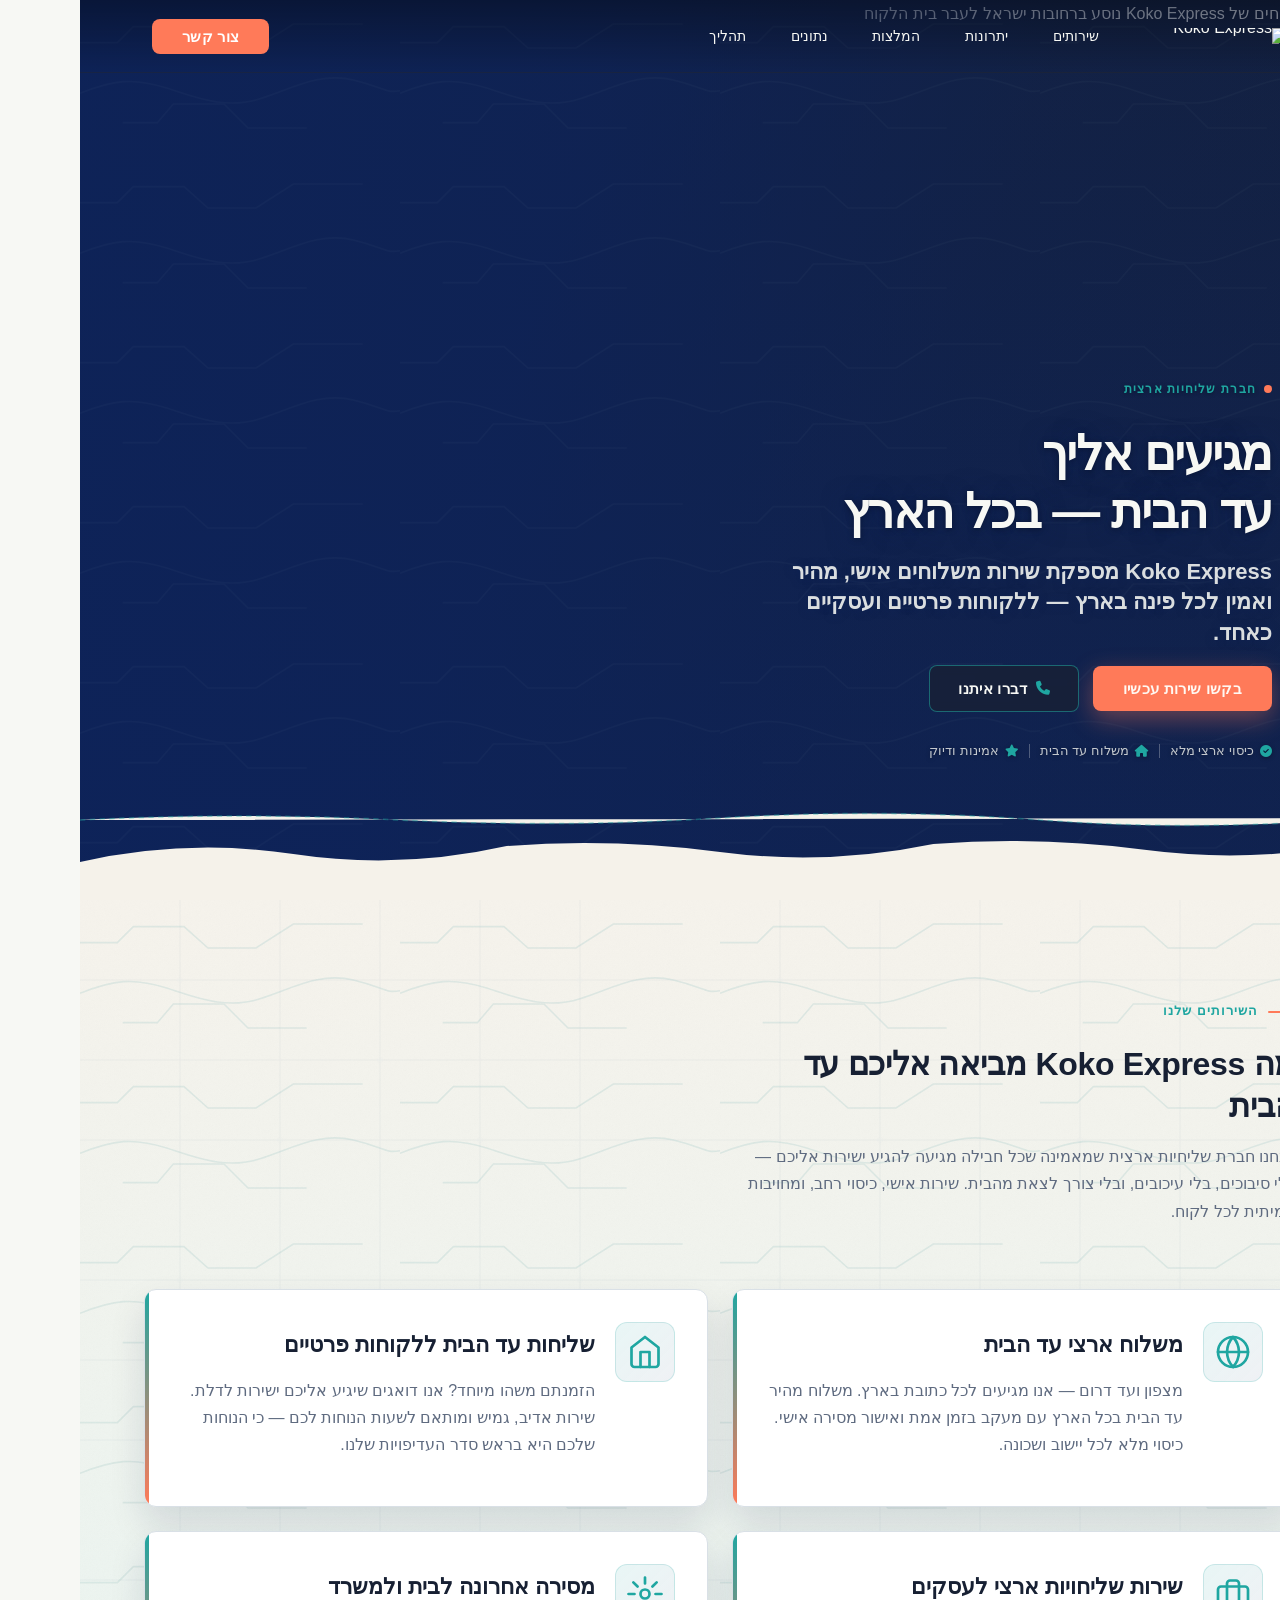
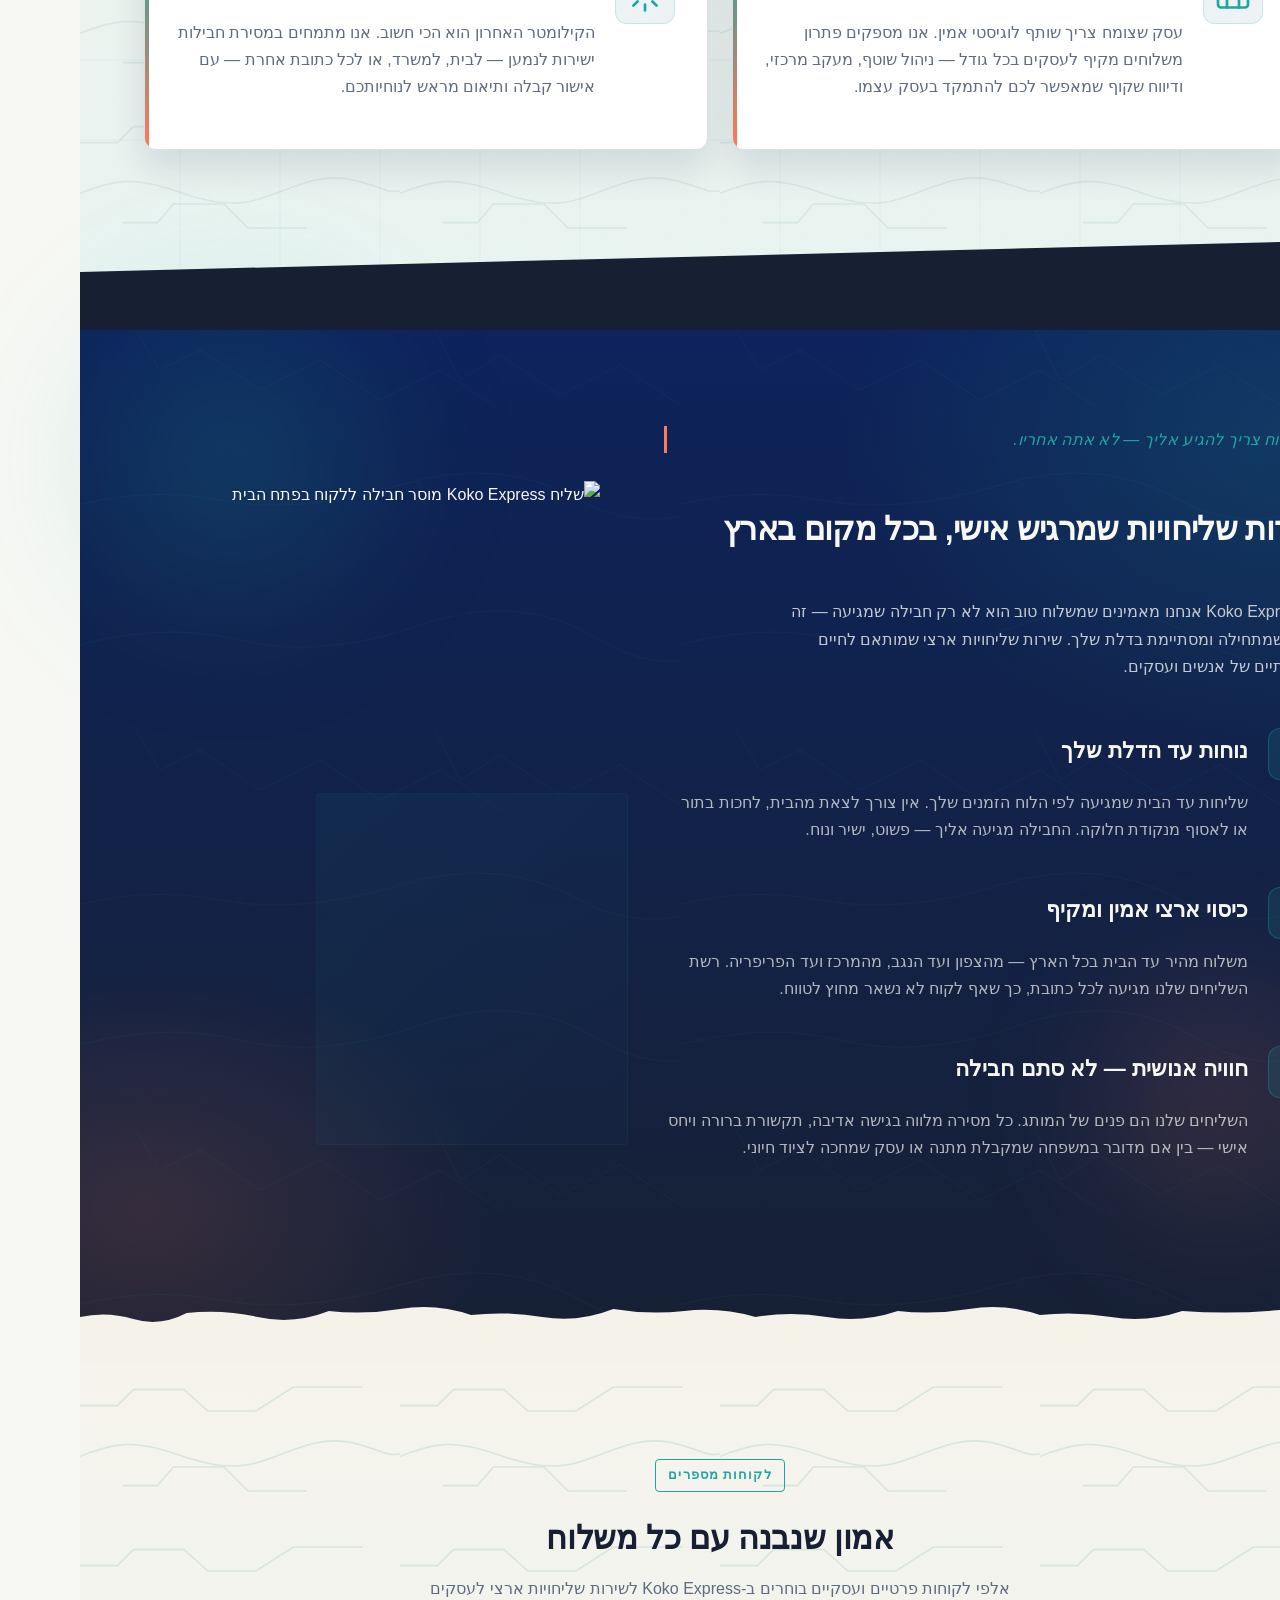
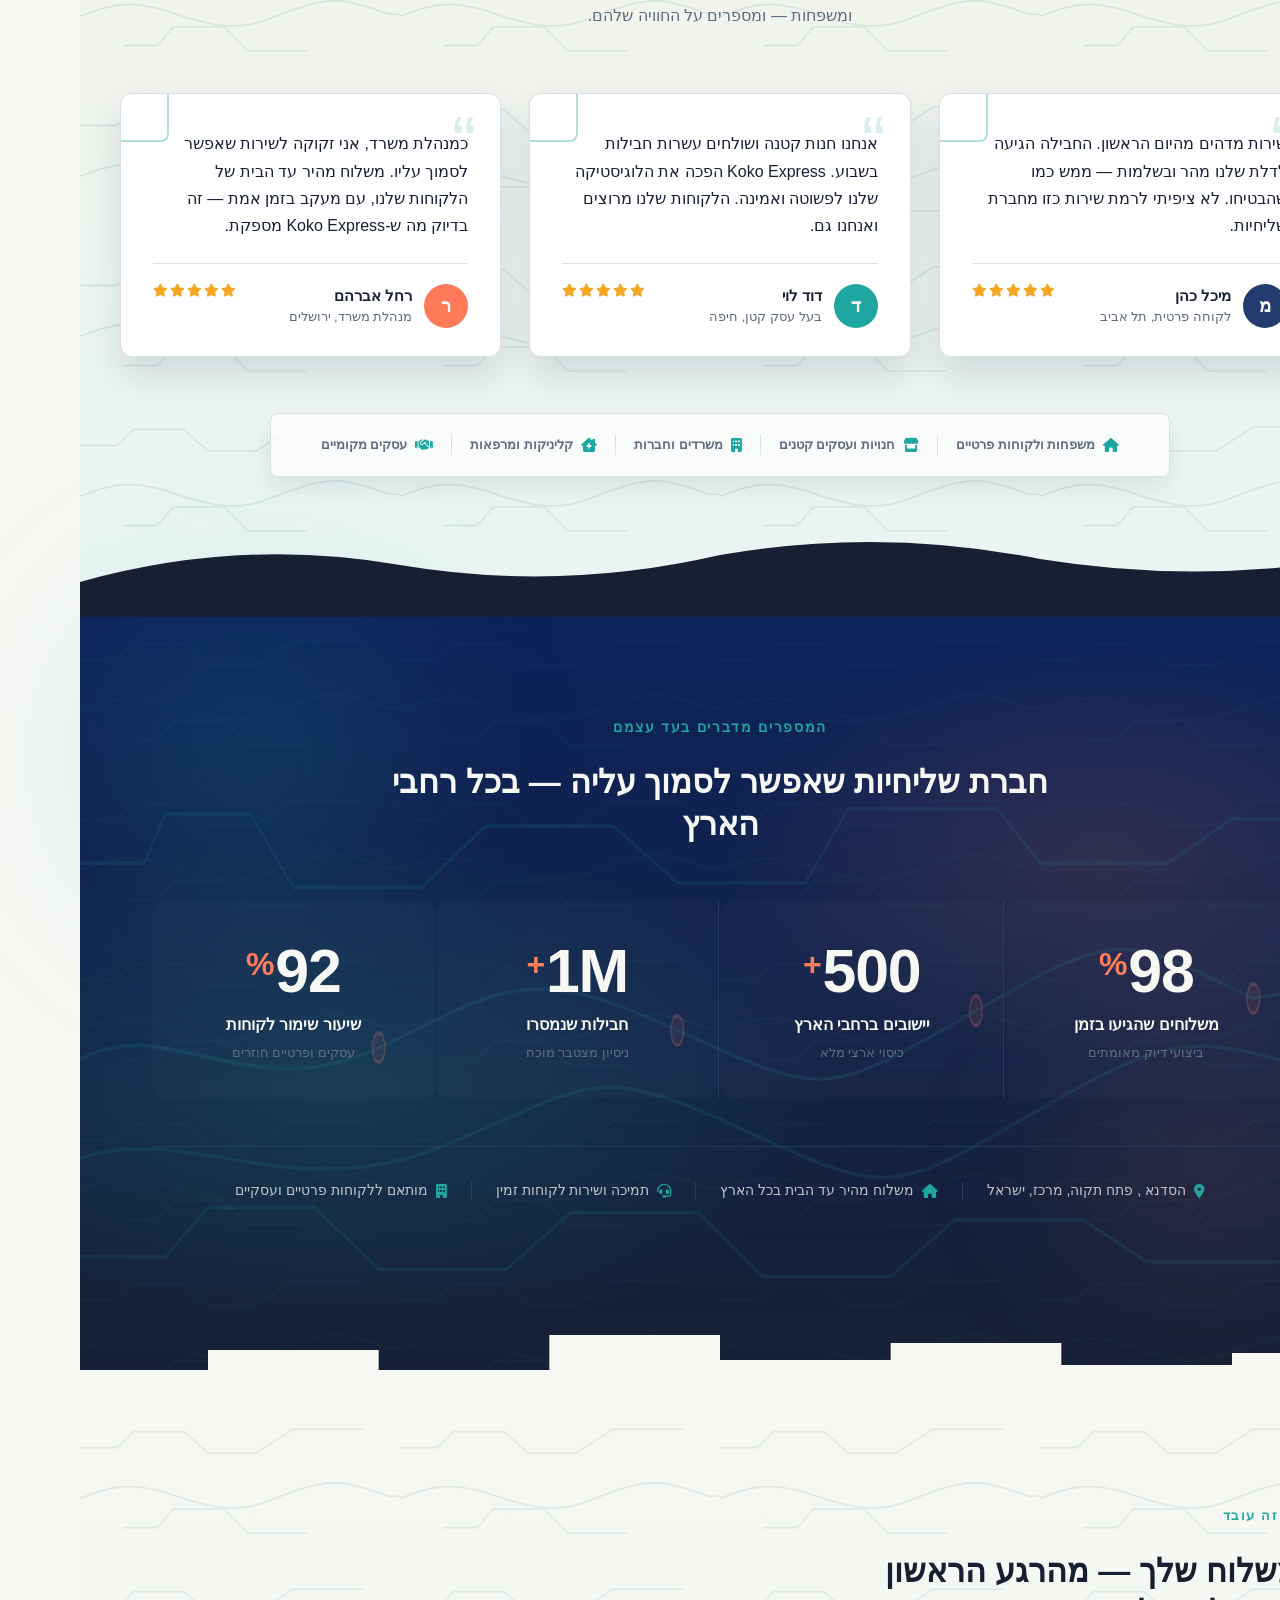
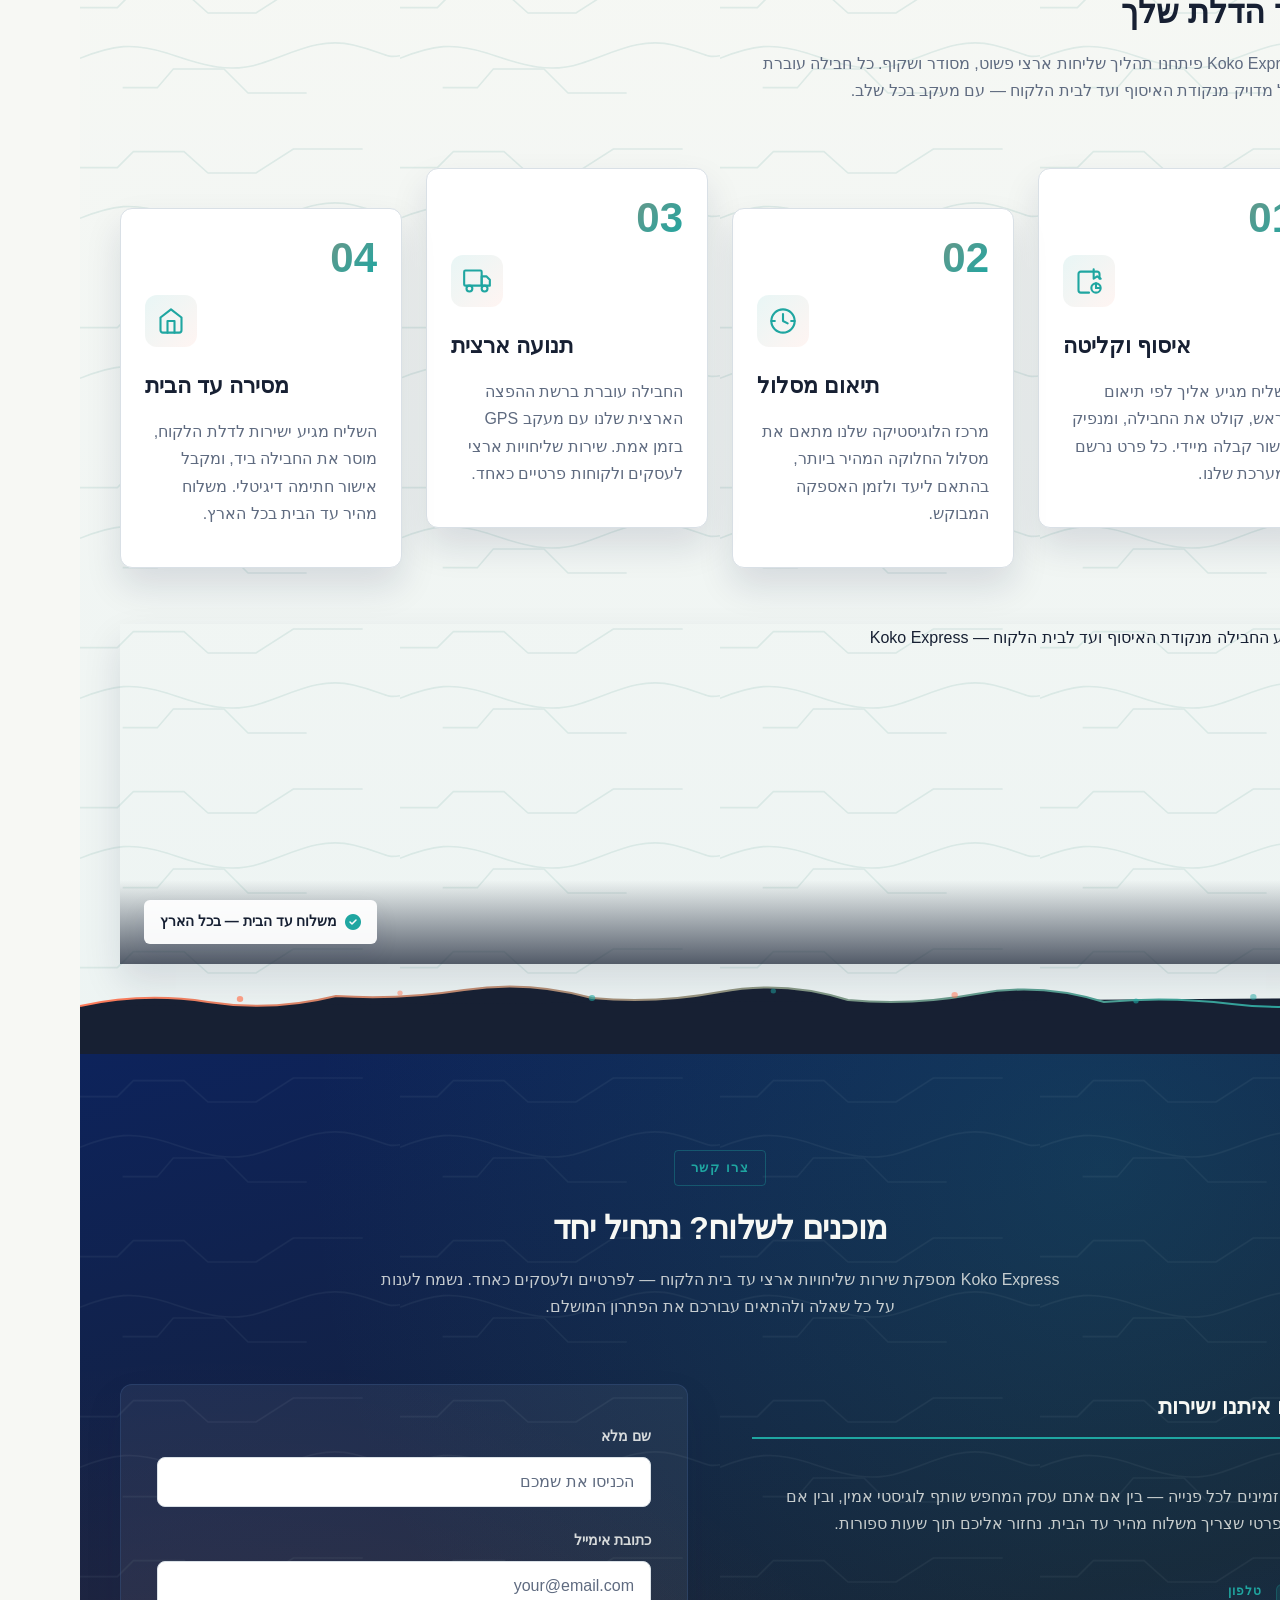
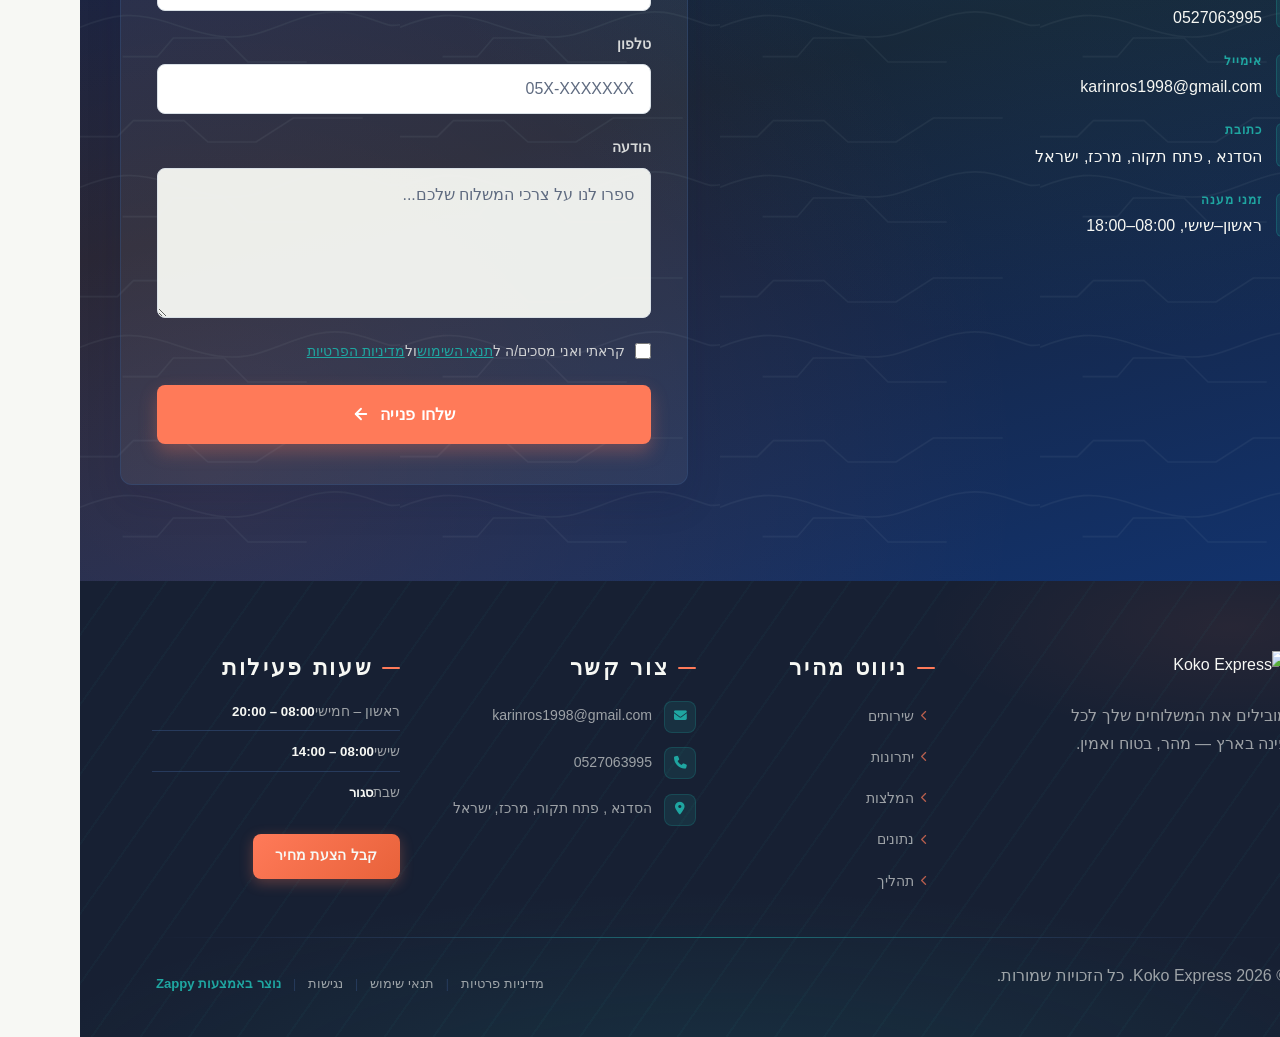
==== public/index.html @ 1769b8b8 "Background sync: Progressive GitHub Sync" ====
<!doctype html><html dir="rtl" lang="he"><head><meta charset="UTF-8"><meta content="width=device-width,initial-scale=1" name="viewport"><meta content="index, follow" name="robots"><title>חברת שליחיות — Koko Express</title><meta content="Koko Express is a nationwide courier and delivery company that specializes in door-to-door delivery services across the country. The brand focuses on convenienc" name="description"><meta content="חברת שליחיות, שליחות עד הבית, שירות שליחויות ארצי לעסקים, משלוח מהיר עד הבית בכל הארץ" name="keywords"><link href="/assets/favicon.ico" rel="icon" type="image/x-icon"><link href="/assets/favicon-16x16.png" rel="icon" type="image/png" sizes="16x16"><link href="/assets/favicon-32x32.png" rel="icon" type="image/png" sizes="32x32"><link href="/assets/favicon-48x48.png" rel="icon" type="image/png" sizes="48x48"><link href="/assets/favicon-192x192.png" rel="icon" type="image/png" sizes="192x192"><link href="/assets/favicon-512x512.png" rel="icon" type="image/png" sizes="512x512"><link href="/assets/apple-touch-icon.png" rel="apple-touch-icon"><script>!function(){"use strict";var t="f1bfb1c4-74ef-4f84-8cb6-62afdc44b9e4",e="https://api.zappy5.com/api/analytics/track",a=18e5,n=2592e6,o=!0,i=!0,r=!0;var s=function(){var e="zappy_visitor_"+t,a=null;try{if(a=localStorage.getItem(e)){var o=JSON.parse(a),i=Date.now();if(i-o.created<n)return o.lastSeen=i,localStorage.setItem(e,JSON.stringify(o)),o.id}}catch(t){console.warn("Zappy Analytics: LocalStorage not available")}var r="zv_"+Date.now()+"_"+Math.random().toString(36).substr(2,9);try{localStorage.setItem(e,JSON.stringify({id:r,created:Date.now(),lastSeen:Date.now()}))}catch(t){}return r}(),c=function(){var e="zappy_session_"+t,n=null;try{if(n=sessionStorage.getItem(e)){var o=JSON.parse(n),i=Date.now();if(i-o.timestamp<a)return o.timestamp=i,sessionStorage.setItem(e,JSON.stringify(o)),o.id}}catch(t){console.warn("Zappy Analytics: SessionStorage not available")}var r="zs_"+Date.now()+"_"+Math.random().toString(36).substr(2,9);try{sessionStorage.setItem(e,JSON.stringify({id:r,timestamp:Date.now()}))}catch(t){}return r}();function l(a,n){n=n||{};var o={website_id:t,event_type:a,page_path:window.location.pathname,referrer:document.referrer||"direct",visitor_id:s,session_id:c,metadata:n};if(navigator.sendBeacon){var i=new Blob([JSON.stringify(o)],{type:"application/json"});navigator.sendBeacon(e,i)}else fetch(e,{method:"POST",headers:{"Content-Type":"application/json"},body:JSON.stringify(o),keepalive:!0}).catch(function(t){console.warn("Zappy Analytics: Failed to track event",t)})}o&&l("pageview",{title:document.title,url:window.location.href}),i&&document.addEventListener("click",function(t){var e=t.target;if("BUTTON"===e.tagName||e.closest("button")){var a="BUTTON"===e.tagName?e:e.closest("button");l("click",{element:"button",text:a.textContent.trim().substring(0,100),id:a.id||null,class:a.className||null})}else if("A"===e.tagName||e.closest("a")){var n="A"===e.tagName?e:e.closest("a");l("navigation",{element:"link",text:n.textContent.trim().substring(0,100),href:n.href,external:n.hostname!==window.location.hostname})}},!0),r&&document.addEventListener("submit",function(t){var e=t.target;l("form_submit",{form_id:e.id||null,form_name:e.name||null,form_action:e.action||null,form_method:e.method||"GET"})},!0);var d=Date.now();window.addEventListener("beforeunload",function(){l("page_unload",{time_on_page:Math.floor((Date.now()-d)/1e3),page_path:window.location.pathname})}),window.zappyAnalytics={track:l,getVisitorId:function(){return s},getSessionId:function(){return c}}}()</script><meta content="חברת שליחיות — Koko Express" property="og:title"><meta content="Koko Express is a nationwide courier and delivery company that specializes in door-to-door delivery services across the country. The brand focuses on convenienc" property="og:description"><meta content="summary_large_image" name="twitter:card"><meta content="חברת שליחיות — Koko Express" name="twitter:title"><meta content="Koko Express is a nationwide courier and delivery company that specializes in door-to-door delivery services across the country. The brand focuses on convenienc" name="twitter:description"><meta content="website" property="og:type"><meta content="he_IL" property="og:locale"><link href="https://cdnjs.cloudflare.com/ajax/libs/font-awesome/6.4.0/css/all.min.css" rel="stylesheet"><link href="/assets/favicon.ico" rel="icon" type="image/x-icon"><link href="/assets/favicon-16x16.png" rel="icon" type="image/png" sizes="16x16"><link href="/assets/favicon-32x32.png" rel="icon" type="image/png" sizes="32x32"><link href="/assets/favicon-48x48.png" rel="icon" type="image/png" sizes="48x48"><link href="/assets/favicon-192x192.png" rel="icon" type="image/png" sizes="192x192"><link href="/assets/favicon-512x512.png" rel="icon" type="image/png" sizes="512x512"><link href="/assets/apple-touch-icon.png" rel="apple-touch-icon"><link href="https://cdn.jsdelivr.net/npm/vanilla-cookieconsent@3/dist/cookieconsent.css" rel="stylesheet"><script src="https://cdn.jsdelivr.net/npm/vanilla-cookieconsent@3/dist/cookieconsent.umd.js"></script><script src="https://cdn.jsdelivr.net/gh/mickidum/acc_toolbar/acctoolbar/acctoolbar.min.js"></script><link href="/styles.css" rel="stylesheet"><style id="zappy-dropdown-submenu-styles">#navMenu li:has(.sub-menu),.nav-menu li:has(.sub-menu),.navbar li:has(.sub-menu),nav li:has(.sub-menu){position:relative}#navMenu .sub-menu,.nav-menu .sub-menu,.navbar .sub-menu,nav .sub-menu{display:block!important;position:absolute!important;top:100%;left:0;min-width:220px;background:#fff;border-radius:8px;box-shadow:0 8px 25px rgba(0,0,0,.15);padding:8px 0;opacity:0;visibility:hidden;transform:translateY(10px);transition:all .3s ease;z-index:1000;list-style:none;pointer-events:none}#navMenu li:hover>.sub-menu,.nav-menu li:hover>.sub-menu,.navbar li:hover>.sub-menu,nav li:hover>.sub-menu{opacity:1!important;visibility:visible!important;transform:translateY(0)!important;pointer-events:auto!important}.sub-menu li{list-style:none;margin:0;padding:0}.sub-menu a{display:block!important;padding:10px 16px!important;color:var(--text-dark,#333)!important;font-weight:500;text-decoration:none;white-space:nowrap;transition:background-color .2s}.sub-menu .zappy-nav-child>a{padding-left:28px!important;font-size:.9em!important;opacity:.85!important}[dir=rtl] .sub-menu .zappy-nav-child>a,html[lang=ar] .sub-menu .zappy-nav-child>a,html[lang=he] .sub-menu .zappy-nav-child>a{padding-left:10px!important;padding-right:28px!important}.sub-menu .zappy-nav-parent>a{font-weight:600!important}.sub-menu a:hover{background-color:#f5f5f5}[dir=rtl] .nav-menu .sub-menu,[dir=rtl] .navbar .sub-menu,[dir=rtl] nav .sub-menu,html[lang=ar] .nav-menu .sub-menu,html[lang=ar] .navbar .sub-menu,html[lang=ar] nav .sub-menu,html[lang=he] .nav-menu .sub-menu,html[lang=he] .navbar .sub-menu,html[lang=he] nav .sub-menu{left:auto!important;right:0!important}.sub-menu:empty,.sub-menu:not(:has(li)):not(:has(> a)),.sub-menu:not(:has(li:not(.zappy-hidden-menu-item))):not(:has(> a)){display:none!important;opacity:0!important;visibility:hidden!important;pointer-events:none!important}li:has(.menu-group-title):hover>.sub-menu{opacity:1!important;visibility:visible!important;transform:translateY(0)!important;pointer-events:auto!important}#navMenu>li>.menu-group-title,.nav-menu>li>.menu-group-title{display:inline-block;padding:.5rem 1rem;cursor:default;user-select:none}@media (max-width:768px){#navMenu .sub-menu,.nav-menu .sub-menu,.navbar .sub-menu,nav .sub-menu{position:static!important;transform:none!important;box-shadow:none!important;background:0 0!important;max-height:0;overflow:hidden;opacity:0;visibility:hidden;transition:max-height .3s ease,opacity .3s ease;padding:0!important;border-radius:0!important}#navMenu .sub-menu.mobile-expanded,.nav-menu .sub-menu.mobile-expanded,.navbar .sub-menu.mobile-expanded{max-height:none!important;overflow-y:visible!important;opacity:1!important;visibility:visible!important;padding:8px 0 8px 16px!important}[dir=rtl] .sub-menu.mobile-expanded,html[lang=he] .sub-menu.mobile-expanded{padding:8px 16px 8px 0!important}#navMenu li:hover>.sub-menu,.nav-menu li:hover>.sub-menu,.navbar li:hover>.sub-menu,nav li:hover>.sub-menu{opacity:0;visibility:hidden;pointer-events:none}#navMenu li>.sub-menu.mobile-expanded,.nav-menu li>.sub-menu.mobile-expanded,.navbar li>.sub-menu.mobile-expanded,nav li>.sub-menu.mobile-expanded{opacity:1!important;visibility:visible!important;pointer-events:auto!important}#navMenu li:has(.sub-menu),.nav-menu li:has(.sub-menu),.navbar li:has(.sub-menu),nav li:has(.sub-menu){display:flex!important;flex-wrap:wrap!important;align-items:center!important;position:relative!important;min-height:44px!important}#navMenu li:has(.sub-menu)>a,.nav-menu li:has(.sub-menu)>a,.navbar li:has(.sub-menu)>a,nav li:has(.sub-menu)>a{flex:1!important;min-width:0!important}#navMenu li:has(.sub-menu)>.menu-group-title,.nav-menu li:has(.sub-menu)>.menu-group-title,.navbar li:has(.sub-menu)>.menu-group-title,nav li:has(.sub-menu)>.menu-group-title{flex:1!important;min-width:0!important;padding:0!important;line-height:inherit!important}#navMenu li:has(.sub-menu)>.sub-menu,.nav-menu li:has(.sub-menu)>.sub-menu,.navbar li:has(.sub-menu)>.sub-menu,nav li:has(.sub-menu)>.sub-menu{flex-basis:100%!important;width:100%!important}#navMenu li:has(.sub-menu)>a [class*=arrow],#navMenu li:has(.sub-menu)>a [class*=chevron],.nav-menu li:has(.sub-menu)>a .fa-angle-down,.nav-menu li:has(.sub-menu)>a .fa-chevron-down,.nav-menu li:has(.sub-menu)>a [class*=arrow],.nav-menu li:has(.sub-menu)>a [class*=chevron],nav li:has(.sub-menu)>a [class*=arrow],nav li:has(.sub-menu)>a [class*=chevron]{display:none!important;visibility:hidden!important}.mobile-submenu-toggle{display:flex!important;align-items:center!important;justify-content:center!important;width:44px!important;height:auto!important;background:0 0!important;border:none!important;cursor:pointer!important;color:var(--text-dark)!important;position:static!important;flex-shrink:0!important;align-self:stretch!important;z-index:2!important;padding:0!important;margin:0!important}.mobile-submenu-toggle::after{content:''!important;width:0!important;height:0!important;border-left:6px solid transparent!important;border-right:6px solid transparent!important;border-top:7px solid currentColor!important;transition:transform .3s ease!important}.mobile-submenu-toggle.expanded::after{transform:rotate(180deg)!important}.sub-menu a{padding:10px 0!important;display:block!important;color:var(--text-dark)!important;white-space:normal!important}.sub-menu .zappy-nav-child>a{padding-left:28px!important;font-size:.9em!important;opacity:.85!important}[dir=rtl] .sub-menu .zappy-nav-child>a,html[lang=ar] .sub-menu .zappy-nav-child>a,html[lang=he] .sub-menu .zappy-nav-child>a{padding-left:0!important;padding-right:28px!important}.sub-menu .zappy-nav-parent>a{font-weight:600!important}#navMenu.active,.nav-menu.active{max-width:100vw!important;overflow-x:hidden!important;box-sizing:border-box!important}.navbar .sub-menu li a,.zappy-products-dropdown .sub-menu a,nav.navbar .sub-menu li a{color:var(--text-dark)!important}}@media (min-width:769px){.mobile-submenu-toggle{display:none!important}}</style><style id="mobile-lang-menu-deployed-css">@media (max-width:768px){.lang-switcher,.nav-container .lang-switcher,.nav-cta-container .lang-switcher,.nav-ecommerce-icons .lang-switcher,.nav-icons-left .lang-switcher,.navbar .lang-switcher,.navbar .nav-cta-container .lang-switcher{display:none!important}.mobile-lang-menu{width:100%;border-top:1px solid rgba(128,128,128,.2);padding:8px 0 0 0;margin-top:8px}.mobile-lang-toggle{display:flex!important;align-items:center;justify-content:space-between;width:100%;padding:12px 16px;background:0 0;border:none;cursor:pointer;font-size:15px;color:inherit;font-family:inherit}.mobile-lang-toggle::after{content:'';display:inline-block;width:8px;height:8px;border-right:2px solid currentColor;border-bottom:2px solid currentColor;transform:rotate(45deg);transition:transform .3s ease;margin-left:8px}.mobile-lang-toggle.expanded::after{transform:rotate(-135deg)}.mobile-lang-options{max-height:0;overflow:hidden;transition:max-height .3s ease}.mobile-lang-options.expanded{max-height:300px}.mobile-lang-option{display:flex!important;align-items:center;gap:10px;padding:10px 24px;text-decoration:none;color:inherit;font-size:14px;font-family:inherit}.mobile-lang-option:hover{background:rgba(128,128,128,.1)}.mobile-lang-option.active{font-weight:600;opacity:.7;pointer-events:none}.mobile-lang-option img{width:20px;height:20px;border-radius:50%}}@media (min-width:769px){.mobile-lang-menu{display:none!important}}</style><style id="zappy-widget-visibility">#mic-access-tool-box,#mic-access-tool-general-button,#mic-init-access-tool #mic-access-tool-box,#mic-init-access-tool #mic-access-tool-general-button,#mic-init-access-tool .mic-access-tool-general-button,._access-icon,._access-menu,.mic-access-tool-box,.mic-access-tool-general-button,div[id*=mic-access-tool-box]{display:none!important;visibility:hidden!important;opacity:0!important;pointer-events:none!important}</style></head><body><nav class="navbar" dir="rtl"><button class="mobile-toggle" aria-label="Menu" id="mobileToggle"><svg viewBox="0 0 24 24" fill="none" height="24" width="24" class="hamburger-icon"><path d="M3 12h18M3 6h18M3 18h18" stroke="currentColor" stroke-width="2" stroke-linecap="round"></path></svg><svg viewBox="0 0 24 24" fill="none" height="24" width="24" class="close-icon" style="display:none"><path d="M18 6L6 18M6 6l12 12" stroke="currentColor" stroke-width="2" stroke-linecap="round"></path></svg></button><button class="phone-header-btn" aria-label="Call" data-phone="0527063995"><svg viewBox="0 0 24 24" fill="currentColor" height="20" width="20"><path d="M22 16.92v3a2 2 0 0 1-2.18 2 19.79 19.79 0 0 1-8.63-3.07 19.5 19.5 0 0 1-6-6 19.79 19.79 0 0 1-3.07-8.67A2 2 0 0 1 4.11 2h3a2 2 0 0 1 2 1.72 12.84 12.84 0 0 0 .7 2.81 2 2 0 0 1-.45 2.11L8.09 9.91a16 16 0 0 0 6 6l1.27-1.27a2 2 0 0 1 2.11-.45 12.84 12.84 0 0 0 2.81.7A2 2 0 0 1 22 16.92z"></path></svg></button><div class="nav-container"><div class="nav-right-group"><div class="nav-brand"><a href="/" class="logo-link"><img alt="Koko Express" src="/assets/business-logo.webp" class="logo"></a></div><ul class="nav-menu" id="navMenu"><li><a href="#services">שירותים</a></li><li><a href="#benefits">יתרונות</a></li><li><a href="#testimonials">המלצות</a></li><li><a href="#stats">נתונים</a></li><li><a href="#process">תהליך</a></li></ul></div><div class="nav-cta-container"><a href="#contact" class="nav-cta-btn">צור קשר</a></div></div></nav><script>window.addEventListener("load",function(){const e=document.querySelector(".navbar, nav, header");if(!e)return void console.log("[Navbar] Navbar element not found");let t=document.getElementById("mobileToggle")||document.querySelector(".mobile-toggle")||document.querySelector(".hamburger")||document.querySelector(".hamburger-menu")||document.querySelector(".menu-toggle")||document.querySelector(".burger-menu")||document.querySelector('[aria-label="Menu"]')||document.querySelector('[aria-label="תפריט"]');const o=document.querySelector(".phone-header-btn"),n=window.getComputedStyle(e);let r=n.backgroundColor;if(console.log("[Navbar] Initial navbar background:",r),"transparent"===r||"rgba(0, 0, 0, 0)"===r||r.startsWith("rgba")&&r.includes(", 0)")){const e=n.backgroundImage;if(e&&"none"!==e)console.log("[Navbar] Navbar has background image/gradient, using dark text"),r="rgb(240, 240, 240)";else{const e=window.getComputedStyle(document.body).backgroundColor;console.log("[Navbar] Navbar transparent, using body background:",e),r=e}}const i=r.match(/\d+/g);if(i&&i.length>=3){const e=(.299*parseInt(i[0])+.587*parseInt(i[1])+.114*parseInt(i[2]))/255;console.log("[Navbar] Mobile button colors preserved from Claude CSS (luminance:",e.toFixed(2)+")");const n=document.createElement("style");n.id="zappy-mobile-nav-fix";document.documentElement.lang;document.documentElement.dir,n.textContent='\n        /* Hide mobile buttons on desktop, show only on mobile */\n        @media (min-width: 769px) {\n          .mobile-toggle,\n          .phone-header-btn {\n            display: none !important;\n          }\n        }\n        \n        /* Show and position mobile buttons correctly on mobile */\n        @media (max-width: 768px) {\n          .mobile-toggle,\n          .phone-header-btn {\n            position: absolute !important;\n            top: 50% !important;\n            transform: translateY(-50%) !important;\n            z-index: 1001 !important;\n            display: flex !important;\n            align-items: center !important;\n            justify-content: center !important;\n            width: 36px !important;\n            height: 36px !important;\n            border-radius: 50% !important;\n            border: none !important;\n            cursor: pointer !important;\n            padding: 6px !important;\n            background: none !important;\n            color: var(--nav-text, var(--text-dark)) !important;\n          }\n          \n          /* LTR positioning (default): hamburger LEFT, phone RIGHT */\n          html:not([dir="rtl"]):not([lang="he"]):not([lang="ar"]) .mobile-toggle,\n          html[dir="ltr"] .mobile-toggle {\n            left: 12px !important;\n            right: auto !important;\n          }\n          html:not([dir="rtl"]):not([lang="he"]):not([lang="ar"]) .phone-header-btn,\n          html[dir="ltr"] .phone-header-btn {\n            right: 12px !important;\n            left: auto !important;\n          }\n          \n          /* RTL positioning: hamburger RIGHT, phone LEFT */\n          html[dir="rtl"] .mobile-toggle,\n          html[lang="he"] .mobile-toggle,\n          html[lang="ar"] .mobile-toggle {\n            right: 12px !important;\n            left: auto !important;\n          }\n          html[dir="rtl"] .phone-header-btn,\n          html[lang="he"] .phone-header-btn,\n          html[lang="ar"] .phone-header-btn {\n            left: 12px !important;\n            right: auto !important;\n          }\n          \n          /* CRITICAL: Ensure nav-container has min-height on mobile */\n          /* All children are positioned absolutely/fixed on mobile, so height:auto collapses to 0 */\n          .nav-container {\n            min-height: 70px !important;\n            position: relative !important;\n          }\n          \n          /* Ensure SVG icons are properly sized and inherit color */\n          .mobile-toggle svg,\n          .phone-header-btn svg {\n            width: 24px !important;\n            height: 24px !important;\n            /* Don\'t force display - let JavaScript control hamburger/close toggle */\n          }\n          \n          /* Reset nav-cta-container on mobile - remove desktop box-shadow/padding */\n          /* that creates a visible ghost box when CTA button is hidden */\n          .nav-cta-container {\n            box-shadow: none !important;\n            padding: 0 !important;\n          }\n          \n          /* Hide nav-cta-container entirely on mobile when there\'s no lang-switcher */\n          /* (only the CTA button is inside, and it\'s hidden on mobile) */\n          .nav-cta-container:not(:has(.lang-switcher)) {\n            display: none !important;\n          }\n          \n          /* CRITICAL: Prevent hero image fade gradient from bleeding over headline text */\n          /* The .image-fade-gradient has bottom: -30px (extends below parent) */\n          /* On mobile stacked layout, this overlaps the h1 text below the image */\n          .hero-image-column {\n            overflow: hidden !important;\n          }\n          .image-fade-gradient {\n            bottom: 0 !important;\n          }\n          \n          /* Hide desktop language switcher on mobile - hamburger menu handles it */\n          /* High specificity to override stored CSS */\n          .lang-switcher,\n          .nav-cta-container .lang-switcher,\n          .nav-container .lang-switcher,\n          .navbar .lang-switcher,\n          .navbar .nav-cta-container .lang-switcher {\n            display: none !important;\n          }\n        }\n      ';const r=document.getElementById("zappy-mobile-nav-fix");r&&r.remove(),document.head.appendChild(n),console.log("[Navbar] Critical CSS injected for mobile nav positioning");const l=window.innerWidth<=768;if(t){const e=t.querySelector(".hamburger-icon"),o=t.querySelector(".close-icon");e&&(e.style.setProperty("width","24px","important"),e.style.setProperty("height","24px","important"),e.style.setProperty("display","block","important")),o&&(o.style.setProperty("width","24px","important"),o.style.setProperty("height","24px","important"),o.style.setProperty("display","none","important")),l?(t.style.setProperty("position","absolute","important"),t.style.setProperty("top","50%","important"),t.style.setProperty("transform","translateY(-50%)","important"),t.style.setProperty("z-index","1001","important"),t.style.removeProperty("left"),t.style.removeProperty("right"),console.log("[Navbar] Mobile toggle positioning applied (mobile viewport)")):(t.style.removeProperty("position"),t.style.removeProperty("top"),t.style.removeProperty("transform"),t.style.removeProperty("z-index"),t.style.removeProperty("left"),t.style.removeProperty("right"),console.log("[Navbar] Desktop viewport - cleared mobile toggle inline positioning"))}if(o){const e=o.querySelector("svg");e&&(e.style.width="24px",e.style.height="24px",e.setAttribute("width","24"),e.setAttribute("height","24")),l?(o.style.setProperty("position","absolute","important"),o.style.setProperty("top","50%","important"),o.style.setProperty("transform","translateY(-50%)","important"),o.style.setProperty("z-index","1001","important"),o.style.removeProperty("left"),o.style.removeProperty("right"),console.log("[Navbar] Phone button positioning applied (mobile viewport)")):(o.style.removeProperty("position"),o.style.removeProperty("top"),o.style.removeProperty("transform"),o.style.removeProperty("z-index"),o.style.removeProperty("left"),o.style.removeProperty("right"),console.log("[Navbar] Desktop viewport - cleared phone button inline positioning"))}}else console.log("[Navbar] Could not parse background color:",r);t=document.getElementById("mobileToggle")||document.querySelector(".mobile-toggle")||document.querySelector(".hamburger")||document.querySelector(".hamburger-menu")||document.querySelector(".menu-toggle")||document.querySelector(".burger-menu")||document.querySelector('[aria-label="Menu"]')||document.querySelector('[aria-label="תפריט"]');const l=document.getElementById("navMenu")||document.querySelector(".nav-menu")||document.querySelector(".nav-links")||document.querySelector("nav ul:not(.submenu)");if(!t||!l)return void console.log("[Navbar] Mobile toggle or menu not found:",{toggle:!!t,menu:!!l});l.id||(l.id="navMenu"),console.log("[Navbar] Initializing mobile menu...");const a=t.cloneNode(!0);t.parentNode.replaceChild(a,t),a.addEventListener("click",function(e){e.preventDefault(),e.stopPropagation();const t=this.querySelector(".hamburger-icon"),o=this.querySelector(".close-icon");l.classList.contains("active")?(l.classList.remove("active"),t&&t.style.setProperty("display","block","important"),o&&o.style.setProperty("display","none","important"),document.body.style.overflow="",console.log("[Navbar] Menu closed")):(l.classList.add("active"),t&&t.style.setProperty("display","none","important"),o&&o.style.setProperty("display","block","important"),document.body.style.overflow="hidden",console.log("[Navbar] Menu opened"))}),l.querySelectorAll("a").forEach(function(e){e.addEventListener("click",function(){if("#"===this.getAttribute("href"))return;const e=a.querySelector(".hamburger-icon"),t=a.querySelector(".close-icon");l.classList.remove("active"),e&&e.style.setProperty("display","block","important"),t&&t.style.setProperty("display","none","important"),document.body.style.overflow="",console.log("[Navbar] Menu closed (link clicked)")})});var s=l.querySelectorAll(".dropdown-toggle");s.forEach(function(e){e.addEventListener("click",function(e){e.preventDefault(),e.stopPropagation();var t=this.closest(".nav-dropdown");t&&(t.parentNode.querySelectorAll(".nav-dropdown.open").forEach(function(e){e!==t&&e.classList.remove("open")}),t.classList.toggle("open"),console.log("[Navbar] Dropdown toggled:",t.classList.contains("open")?"open":"closed"))})}),document.addEventListener("click",function(e){e.target.closest(".nav-dropdown")||document.querySelectorAll(".nav-dropdown.open").forEach(function(e){e.classList.remove("open")})}),console.log("[Navbar] Dropdown handlers initialized for "+s.length+" dropdowns"),o&&o.addEventListener("click",function(){const e=document.querySelectorAll('a[href^="tel:"]'),t=e.length>0?e[0].getAttribute("href").replace("tel:",""):"0527063995";window.location.href="tel:"+t,console.log("[Navbar] Phone button clicked")}),console.log("[Navbar] Mobile menu initialized successfully");const p=function(){const e=document.querySelector(".whatsapp-float");e&&(window.innerWidth>=769?(e.style.setProperty("display","none","important"),e.style.setProperty("visibility","hidden","important"),e.style.setProperty("opacity","0","important"),e.style.setProperty("pointer-events","none","important"),console.log("[WhatsApp] Button hidden on desktop")):(e.style.removeProperty("display"),e.style.removeProperty("visibility"),e.style.removeProperty("opacity"),e.style.removeProperty("pointer-events"),console.log("[WhatsApp] Button visible on mobile")))};let c;p(),window.addEventListener("resize",function(){clearTimeout(c),c=setTimeout(p,100)})})</script><main><section class="index-hero-section" data-layout-spec="בית-hero" dir="rtl" id="hero" data-hero-type="fullscreen-scrim"><div class="index-hero-bg"><img alt="רכב משלוחים של Koko Express נוסע ברחובות ישראל לעבר בית הלקוח" src="/assets/site-index-hero-image-1.webp" data-context="Cinematic wide-angle photograph of a branded Koko Express delivery van driving through a dynamic scene that blends urban city streets, neighborhood roads, and residential homes in Israel. The vehicle is modern and prominently branded in deep indigo and teal colors with a coral accent stripe. The atmosphere is golden-hour cinematic with warm sunset light casting long shadows. The background shows recognizable Israeli urban and suburban landscape transitioning from city buildings to residential neighborhoods. The overall mood is professional, trustworthy, and in motion — conveying nationwide reach and door-to-door delivery. Deep indigo-to-teal color grading with warm coral accents in the light." data-placeholder="index-hero-image-1" height="860" width="1440" data-hero-bg="true"></div><div class="index-hero-scrim" aria-hidden="true"></div><div class="index-hero-texture" aria-hidden="true"></div><div class="index-hero-content-wrapper"><div class="index-hero-content"><div class="index-hero-eyebrow"><span class="index-hero-eyebrow-dot" aria-hidden="true"></span><span>חברת שליחיות ארצית</span></div><h1 class="index-hero-h1">מגיעים אליך<br>עד הבית — בכל הארץ</h1><h3 class="index-hero-subtitle">Koko Express מספקת שירות משלוחים אישי, מהיר ואמין לכל פינה בארץ — ללקוחות פרטיים ועסקיים כאחד.</h3><div class="index-hero-ctas"><a href="#contact" class="index-hero-btn-primary">בקשו שירות עכשיו</a><a href="tel:0527063995" class="index-hero-btn-secondary"><i class="fa-solid fa-phone" aria-hidden="true"></i><span>דברו איתנו</span></a></div><div class="index-hero-trust"><span class="index-hero-trust-item"><i class="fa-solid fa-circle-check" aria-hidden="true"></i>כיסוי ארצי מלא</span><span class="index-hero-trust-divider" aria-hidden="true"></span><span class="index-hero-trust-item"><i class="fa-solid fa-house" aria-hidden="true"></i>משלוח עד הבית</span><span class="index-hero-trust-divider" aria-hidden="true"></span><span class="index-hero-trust-item"><i class="fa-star fa-solid" aria-hidden="true"></i>אמינות ודיוק</span></div></div></div><div class="index-hero-divider-wrapper"><svg viewBox="0 0 1440 20" xmlns="http://www.w3.org/2000/svg" aria-hidden="true" data-no-icon-edit="true" preserveAspectRatio="none" class="index-hero-route-line"><path d="M0,10 Q180,2 360,10 T720,8 T1080,10 T1440,8" stroke="rgba(31,166,161,0.45)" stroke-width="1.5" fill="#F5F2EA" stroke-dasharray="6 5"></path></svg><svg viewBox="0 0 1440 90" xmlns="http://www.w3.org/2000/svg" aria-hidden="true" data-no-icon-edit="true" preserveAspectRatio="none" class="index-hero-wave"><path d="M0,90 L0,52 Q120,28 240,44 T480,36 Q600,28 720,42 T960,34 Q1080,26 1200,40 T1440,32 L1440,90 Z" fill="#F5F2EA"></path></svg></div></section><section class="index-services-section" data-layout-spec="בית-services" dir="rtl" id="services"><div class="index-services-section__texture" aria-hidden="true"></div><div class="index-services-section__route-lines" aria-hidden="true"></div><div class="index-services-section__container"><div class="index-services-section__intro"><span class="index-services-section__label">השירותים שלנו</span><h2 class="index-services-section__heading">מה Koko Express מביאה אליכם עד הבית</h2><p class="index-services-section__subtext">אנחנו חברת שליחיות ארצית שמאמינה שכל חבילה מגיעה להגיע ישירות אליכם — בלי סיבוכים, בלי עיכובים, ובלי צורך לצאת מהבית. שירות אישי, כיסוי רחב, ומחויבות אמיתית לכל לקוח.</p></div><div class="index-services-section__grid"><article class="index-services-section__card"><div class="index-services-section__card-icon"><svg viewBox="0 0 24 24" xmlns="http://www.w3.org/2000/svg" aria-hidden="true" fill="none" height="36" stroke="currentColor" stroke-linecap="round" stroke-linejoin="round" stroke-width="1.8" width="36" data-element-type="icon" data-icon-type="svg"><circle cx="12" cy="12" r="10"></circle><path d="M2 12h20"></path><path d="M12 2a15.3 15.3 0 0 1 4 10 15.3 15.3 0 0 1-4 10 15.3 15.3 0 0 1-4-10 15.3 15.3 0 0 1 4-10z"></path></svg></div><div class="index-services-section__card-body"><h3 class="index-services-section__card-title">משלוח ארצי עד הבית</h3><p class="index-services-section__card-desc">מצפון ועד דרום — אנו מגיעים לכל כתובת בארץ. משלוח מהיר עד הבית בכל הארץ עם מעקב בזמן אמת ואישור מסירה אישי. כיסוי מלא לכל יישוב ושכונה.</p></div></article><article class="index-services-section__card"><div class="index-services-section__card-icon"><svg viewBox="0 0 24 24" xmlns="http://www.w3.org/2000/svg" aria-hidden="true" fill="none" height="36" stroke="currentColor" stroke-linecap="round" stroke-linejoin="round" stroke-width="1.8" width="36" data-element-type="icon" data-icon-type="svg"><path d="M3 9l9-7 9 7v11a2 2 0 0 1-2 2H5a2 2 0 0 1-2-2z"></path><polyline points="9 22 9 12 15 12 15 22"></polyline></svg></div><div class="index-services-section__card-body"><h3 class="index-services-section__card-title">שליחות עד הבית ללקוחות פרטיים</h3><p class="index-services-section__card-desc">הזמנתם משהו מיוחד? אנו דואגים שיגיע אליכם ישירות לדלת. שירות אדיב, גמיש ומותאם לשעות הנוחות לכם — כי הנוחות שלכם היא בראש סדר העדיפויות שלנו.</p></div></article><article class="index-services-section__card"><div class="index-services-section__card-icon"><svg viewBox="0 0 24 24" xmlns="http://www.w3.org/2000/svg" aria-hidden="true" fill="none" height="36" stroke="currentColor" stroke-linecap="round" stroke-linejoin="round" stroke-width="1.8" width="36" data-element-type="icon" data-icon-type="svg"><rect height="14" rx="2" width="20" x="2" y="7" ry="2"></rect><path d="M16 21V5a2 2 0 0 0-2-2h-4a2 2 0 0 0-2 2v16"></path></svg></div><div class="index-services-section__card-body"><h3 class="index-services-section__card-title">שירות שליחויות ארצי לעסקים</h3><p class="index-services-section__card-desc">עסק שצומח צריך שותף לוגיסטי אמין. אנו מספקים פתרון משלוחים מקיף לעסקים בכל גודל — ניהול שוטף, מעקב מרכזי, ודיווח שקוף שמאפשר לכם להתמקד בעסק עצמו.</p></div></article><article class="index-services-section__card"><div class="index-services-section__card-icon"><svg viewBox="0 0 24 24" xmlns="http://www.w3.org/2000/svg" aria-hidden="true" fill="none" height="36" stroke="currentColor" stroke-linecap="round" stroke-linejoin="round" stroke-width="1.8" width="36" data-element-type="icon" data-icon-type="svg"><circle cx="12" cy="12" r="3"></circle><path d="M12 1v4M12 19v4M4.22 4.22l2.83 2.83M16.95 16.95l2.83 2.83M1 12h4M19 12h4M4.22 19.78l2.83-2.83M16.95 7.05l2.83-2.83"></path></svg></div><div class="index-services-section__card-body"><h3 class="index-services-section__card-title">מסירה אחרונה לבית ולמשרד</h3><p class="index-services-section__card-desc">הקילומטר האחרון הוא הכי חשוב. אנו מתמחים במסירת חבילות ישירות לנמען — לבית, למשרד, או לכל כתובת אחרת — עם אישור קבלה ותיאום מראש לנוחיותכם.</p></div></article></div></div><div class="index-services-section__divider-wrapper"><svg viewBox="0 0 1200 90" xmlns="http://www.w3.org/2000/svg" aria-hidden="true" data-no-icon-edit="true" preserveAspectRatio="none"><path d="M0,90 L0,32 L1200,0 L1200,90 Z" fill="#172033"></path></svg></div></section><section class="index-benefits-section" data-layout-spec="בית-benefits" dir="rtl" id="benefits"><div class="index-benefits-section__route-overlay" aria-hidden="true"></div><div class="index-benefits-section__haze index-benefits-section__haze--teal" aria-hidden="true"></div><div class="index-benefits-section__haze index-benefits-section__haze--coral" aria-hidden="true"></div><div class="index-benefits-section__container"><div class="index-benefits-section__grid"><div class="index-benefits-section__content"><p class="index-benefits-section__pull-quote">המשלוח צריך להגיע אליך — לא אתה אחריו.</p><h2 class="index-benefits-section__heading">שירות שליחויות שמרגיש אישי, בכל מקום בארץ</h2><p class="index-benefits-section__intro">ב־Koko Express אנחנו מאמינים שמשלוח טוב הוא לא רק חבילה שמגיעה — זה חוויה שמתחילה ומסתיימת בדלת שלך. שירות שליחויות ארצי שמותאם לחיים האמיתיים של אנשים ועסקים.</p><ul class="index-benefits-section__benefits-list"><li class="index-benefits-section__benefit-item"><div class="index-benefits-section__benefit-icon" aria-hidden="true"><svg viewBox="0 0 28 28" xmlns="http://www.w3.org/2000/svg" fill="none" height="28" width="28" data-element-type="icon" data-icon-type="svg"><path d="M14 3C14 3 6 8.5 6 15.5C6 19.642 9.582 23 14 23C18.418 23 22 19.642 22 15.5C22 8.5 14 3 14 3Z" stroke="currentColor" stroke-width="2" stroke-linejoin="round"></path><path d="M14 23V25M10 25H18" stroke="currentColor" stroke-width="2" stroke-linecap="round"></path><circle cx="14" cy="15" r="2.5" fill="currentColor"></circle></svg></div><div class="index-benefits-section__benefit-body"><h3 class="index-benefits-section__benefit-title">נוחות עד הדלת שלך</h3><p class="index-benefits-section__benefit-desc">שליחות עד הבית שמגיעה לפי הלוח הזמנים שלך. אין צורך לצאת מהבית, לחכות בתור או לאסוף מנקודת חלוקה. החבילה מגיעה אליך — פשוט, ישיר ונוח.</p></div></li><li class="index-benefits-section__benefit-item"><div class="index-benefits-section__benefit-icon" aria-hidden="true"><svg viewBox="0 0 28 28" xmlns="http://www.w3.org/2000/svg" fill="none" height="28" width="28" data-element-type="icon" data-icon-type="svg"><circle cx="14" cy="14" r="10" stroke="currentColor" stroke-width="2"></circle><path d="M6 10C8.5 8 11 7 14 7C17 7 19.5 8 22 10" stroke="currentColor" stroke-width="2" stroke-linecap="round"></path><path d="M6 18C8.5 20 11 21 14 21C17 21 19.5 20 22 18" stroke="currentColor" stroke-width="2" stroke-linecap="round"></path><path d="M14 4V24M4 14H24" stroke="currentColor" stroke-width="1.5" stroke-linecap="round" opacity="0.5"></path></svg></div><div class="index-benefits-section__benefit-body"><h3 class="index-benefits-section__benefit-title">כיסוי ארצי אמין ומקיף</h3><p class="index-benefits-section__benefit-desc">משלוח מהיר עד הבית בכל הארץ — מהצפון ועד הנגב, מהמרכז ועד הפריפריה. רשת השליחים שלנו מגיעה לכל כתובת, כך שאף לקוח לא נשאר מחוץ לטווח.</p></div></li><li class="index-benefits-section__benefit-item"><div class="index-benefits-section__benefit-icon" aria-hidden="true"><svg viewBox="0 0 28 28" xmlns="http://www.w3.org/2000/svg" fill="none" height="28" width="28" data-element-type="icon" data-icon-type="svg"><path d="M14 5C14 5 8 8 8 14V20L14 23L20 20V14C20 8 14 5 14 5Z" stroke="currentColor" stroke-width="2" stroke-linejoin="round"></path><path d="M11 14L13.5 16.5L17 12" stroke="currentColor" stroke-width="2" stroke-linecap="round" stroke-linejoin="round"></path></svg></div><div class="index-benefits-section__benefit-body"><h3 class="index-benefits-section__benefit-title">חוויה אנושית — לא סתם חבילה</h3><p class="index-benefits-section__benefit-desc">השליחים שלנו הם פנים של המותג. כל מסירה מלווה בגישה אדיבה, תקשורת ברורה ויחס אישי — בין אם מדובר במשפחה שמקבלת מתנה או עסק שמחכה לציוד חיוני.</p></div></li></ul></div><div class="index-benefits-section__image-col"><div class="index-benefits-section__image-wrapper"><img alt="שליח Koko Express מוסר חבילה ללקוח בפתח הבית" src="/assets/site-index-benefits-image-1.webp" class="index-benefits-section__photo" data-context="Warm and authentic photo of a friendly courier in a Koko Express uniform handing a brown cardboard parcel to a smiling customer at a residential front door. The home entrance has a warm, real-life feel — potted plants, a welcome mat, natural daylight. The courier holds the package with both hands, making eye contact with the customer. The mood is personal, trustworthy, and human — not corporate or staged." data-placeholder="index-benefits-image-1" height="750" width="600"><div class="index-benefits-section__backplate" aria-hidden="true"></div></div></div></div></div><div class="index-benefits-section__divider-wrapper"><svg viewBox="0 0 1440 90" xmlns="http://www.w3.org/2000/svg" aria-hidden="true" data-no-icon-edit="true" preserveAspectRatio="none"><path d="M0,90 L0,44 Q30,38 60,46 T120,40 Q160,36 200,44 T280,38 Q320,42 360,36 T440,42 Q480,38 520,44 T600,36 Q640,42 680,38 T760,44 Q800,38 840,44 T920,38 Q960,42 1000,36 T1080,42 Q1120,38 1160,44 T1240,38 Q1300,42 1360,36 T1440,42 L1440,90 Z" fill="#F5F2EA"></path></svg></div></section><section class="index-testimonials-section" data-layout-spec="בית-testimonials" dir="rtl" id="testimonials"><div class="index-testimonials-container"><div class="index-testimonials-intro"><span class="index-testimonials-eyebrow">לקוחות מספרים</span><h2 class="index-testimonials-heading">אמון שנבנה עם כל משלוח</h2><p class="index-testimonials-subtext">אלפי לקוחות פרטיים ועסקיים בוחרים ב-Koko Express לשירות שליחויות ארצי לעסקים ומשפחות — ומספרים על החוויה שלהם.</p></div><div class="index-testimonials-grid"><article class="index-testimonials-card"><div class="index-testimonials-card-accent" aria-hidden="true"></div><div class="index-testimonials-quote-mark" aria-hidden="true">“</div><blockquote class="index-testimonials-quote"><p>שירות מדהים מהיום הראשון. החבילה הגיעה לדלת שלנו מהר ובשלמות — ממש כמו שהבטיחו. לא ציפיתי לרמת שירות כזו מחברת שליחיות.</p></blockquote><footer class="index-testimonials-card-footer"><div class="index-testimonials-avatar" aria-hidden="true"><span>מ</span></div><div class="index-testimonials-author"><strong class="index-testimonials-name">מיכל כהן</strong><span class="index-testimonials-role">לקוחה פרטית, תל אביב</span></div><div class="index-testimonials-stars" aria-label="דירוג 5 כוכבים"><i class="fas fa-star"></i><i class="fas fa-star"></i><i class="fas fa-star"></i><i class="fas fa-star"></i><i class="fas fa-star"></i></div></footer></article><article class="index-testimonials-card"><div class="index-testimonials-card-accent" aria-hidden="true"></div><div class="index-testimonials-quote-mark" aria-hidden="true">“</div><blockquote class="index-testimonials-quote"><p>אנחנו חנות קטנה ושולחים עשרות חבילות בשבוע. Koko Express הפכה את הלוגיסטיקה שלנו לפשוטה ואמינה. הלקוחות שלנו מרוצים ואנחנו גם.</p></blockquote><footer class="index-testimonials-card-footer"><div class="index-testimonials-avatar index-testimonials-avatar--teal" aria-hidden="true"><span>ד</span></div><div class="index-testimonials-author"><strong class="index-testimonials-name">דוד לוי</strong><span class="index-testimonials-role">בעל עסק קטן, חיפה</span></div><div class="index-testimonials-stars" aria-label="דירוג 5 כוכבים"><i class="fas fa-star"></i><i class="fas fa-star"></i><i class="fas fa-star"></i><i class="fas fa-star"></i><i class="fas fa-star"></i></div></footer></article><article class="index-testimonials-card"><div class="index-testimonials-card-accent" aria-hidden="true"></div><div class="index-testimonials-quote-mark" aria-hidden="true">“</div><blockquote class="index-testimonials-quote"><p>כמנהלת משרד, אני זקוקה לשירות שאפשר לסמוך עליו. משלוח מהיר עד הבית של הלקוחות שלנו, עם מעקב בזמן אמת — זה בדיוק מה ש-Koko Express מספקת.</p></blockquote><footer class="index-testimonials-card-footer"><div class="index-testimonials-avatar index-testimonials-avatar--coral" aria-hidden="true"><span>ר</span></div><div class="index-testimonials-author"><strong class="index-testimonials-name">רחל אברהם</strong><span class="index-testimonials-role">מנהלת משרד, ירושלים</span></div><div class="index-testimonials-stars" aria-label="דירוג 5 כוכבים"><i class="fas fa-star"></i><i class="fas fa-star"></i><i class="fas fa-star"></i><i class="fas fa-star"></i><i class="fas fa-star"></i></div></footer></article></div><div class="index-testimonials-proof-row" aria-label="אמון מלקוחות מגוונים"><div class="index-testimonials-proof-pill"><i class="fas fa-home" aria-hidden="true"></i><span>משפחות ולקוחות פרטיים</span></div><div class="index-testimonials-proof-divider" aria-hidden="true"></div><div class="index-testimonials-proof-pill"><i class="fas fa-store" aria-hidden="true"></i><span>חנויות ועסקים קטנים</span></div><div class="index-testimonials-proof-divider" aria-hidden="true"></div><div class="index-testimonials-proof-pill"><i class="fas fa-building" aria-hidden="true"></i><span>משרדים וחברות</span></div><div class="index-testimonials-proof-divider" aria-hidden="true"></div><div class="index-testimonials-proof-pill"><i class="fas fa-clinic-medical" aria-hidden="true"></i><span>קליניקות ומרפאות</span></div><div class="index-testimonials-proof-divider" aria-hidden="true"></div><div class="index-testimonials-proof-pill"><i class="fas fa-handshake" aria-hidden="true"></i><span>עסקים מקומיים</span></div></div></div><div class="index-testimonials-divider-wrapper"><svg viewBox="0 0 1440 90" xmlns="http://www.w3.org/2000/svg" aria-hidden="true" data-no-icon-edit="true" preserveAspectRatio="none"><path d="M0,90 L0,55 Q180,10 360,38 Q540,65 720,28 Q900,0 1080,32 Q1260,58 1440,30 L1440,90 Z" fill="#172033"></path></svg></div></section><section class="index-stats-section" data-layout-spec="בית-stats" dir="rtl" id="stats"><div class="index-stats-section__texture" aria-hidden="true"></div><div class="index-stats-section__glow index-stats-section__glow--teal" aria-hidden="true"></div><div class="index-stats-section__glow index-stats-section__glow--coral" aria-hidden="true"></div><svg viewBox="0 0 1200 320" xmlns="http://www.w3.org/2000/svg" aria-hidden="true" data-no-icon-edit="true" preserveAspectRatio="none" class="index-stats-section__linework"><g fill="none" stroke="rgba(31,166,161,0.12)" stroke-width="1.5"><path d="M0,180 C80,160 160,200 280,175 S420,140 560,168 S700,195 840,160 S980,130 1100,155 L1200,148"></path><path d="M0,220 C100,205 200,240 340,215 S480,180 620,208 S760,235 900,200 S1050,170 1200,190"></path><path d="M0,100 L60,100 L80,80 L160,80 L200,110 L320,110 L380,85 L500,85 L560,108 L680,108 L720,78 L860,78 L900,100 L1020,100 L1080,82 L1200,82"></path><path d="M0,260 L80,260 L120,240 L220,240 L280,265 L400,265 L460,242 L580,242 L640,268 L760,268 L820,245 L940,245 L1000,262 L1200,262"></path><circle cx="280" cy="175" r="6" fill="rgba(255,122,89,0.08)" stroke="rgba(255,122,89,0.2)"></circle><circle cx="560" cy="168" r="6" fill="rgba(255,122,89,0.08)" stroke="rgba(255,122,89,0.2)"></circle><circle cx="840" cy="160" r="6" fill="rgba(255,122,89,0.08)" stroke="rgba(255,122,89,0.2)"></circle><circle cx="1100" cy="155" r="6" fill="rgba(255,122,89,0.08)" stroke="rgba(255,122,89,0.2)"></circle></g></svg><div class="index-stats-section__container"><div class="index-stats-section__header"><span class="index-stats-section__eyebrow">המספרים מדברים בעד עצמם</span><h2 class="index-stats-section__title">חברת שליחיות שאפשר לסמוך עליה — בכל רחבי הארץ</h2></div><div class="index-stats-section__metrics"><article class="index-stats-section__metric-block"><span class="index-stats-section__metric-value">98<span class="index-stats-section__metric-suffix">%</span></span><span class="index-stats-section__metric-label">משלוחים שהגיעו בזמן</span><span class="index-stats-section__metric-sub">ביצועי דיוק מאומתים</span></article><article class="index-stats-section__metric-block"><span class="index-stats-section__metric-value">500<span class="index-stats-section__metric-suffix">+</span></span><span class="index-stats-section__metric-label">יישובים ברחבי הארץ</span><span class="index-stats-section__metric-sub">כיסוי ארצי מלא</span></article><article class="index-stats-section__metric-block"><span class="index-stats-section__metric-value">1M<span class="index-stats-section__metric-suffix">+</span></span><span class="index-stats-section__metric-label">חבילות שנמסרו</span><span class="index-stats-section__metric-sub">ניסיון מצטבר מוכח</span></article><article class="index-stats-section__metric-block"><span class="index-stats-section__metric-value">92<span class="index-stats-section__metric-suffix">%</span></span><span class="index-stats-section__metric-label">שיעור שימור לקוחות</span><span class="index-stats-section__metric-sub">עסקים ופרטיים חוזרים</span></article></div><div class="index-stats-section__trust-row" role="list"><div class="index-stats-section__trust-item" role="listitem"><i class="fa-solid index-stats-section__trust-icon fa-location-dot" aria-hidden="true"></i><span>הסדנא , פתח תקוה, מרכז, ישראל</span></div><div class="index-stats-section__trust-divider" aria-hidden="true"></div><div class="index-stats-section__trust-item" role="listitem"><i class="fa-solid index-stats-section__trust-icon fa-house" aria-hidden="true"></i><span>משלוח מהיר עד הבית בכל הארץ</span></div><div class="index-stats-section__trust-divider" aria-hidden="true"></div><div class="index-stats-section__trust-item" role="listitem"><i class="fa-solid index-stats-section__trust-icon fa-headset" aria-hidden="true"></i><span>תמיכה ושירות לקוחות זמין</span></div><div class="index-stats-section__trust-divider" aria-hidden="true"></div><div class="index-stats-section__trust-item" role="listitem"><i class="fa-solid index-stats-section__trust-icon fa-building" aria-hidden="true"></i><span>מותאם ללקוחות פרטיים ועסקיים</span></div></div></div><div class="index-stats-section__divider-wrapper"><svg viewBox="0 0 1200 90" xmlns="http://www.w3.org/2000/svg" aria-hidden="true" data-no-icon-edit="true" preserveAspectRatio="none"><path d="M0,90 L0,55 L120,55 L120,35 L280,35 L280,55 L440,55 L440,20 L600,20 L600,45 L760,45 L760,28 L920,28 L920,50 L1080,50 L1080,38 L1200,38 L1200,90 Z" fill="#F7F8F4"></path></svg></div></section><section class="index-process-section" data-layout-spec="בית-process" dir="rtl"><div class="index-process-container"><div class="index-process-intro"><span class="index-process-label">איך זה עובד</span><h2 class="index-process-title">המשלוח שלך — מהרגע הראשון<br>ועד הדלת שלך</h2><p class="index-process-subtitle">ב-Koko Express פיתחנו תהליך שליחות ארצי פשוט, מסודר ושקוף. כל חבילה עוברת מסלול מדויק מנקודת האיסוף ועד לבית הלקוח — עם מעקב בכל שלב.</p></div><div class="index-process-track"><div class="index-process-connector" aria-hidden="true"><svg viewBox="0 0 900 4" xmlns="http://www.w3.org/2000/svg" aria-hidden="true" data-no-icon-edit="true" preserveAspectRatio="none"><line x1="0" x2="900" y1="2" y2="2" stroke="url(#connectorGrad)" stroke-dasharray="8 6" stroke-width="2"></line><defs><linearGradient id="connectorGrad" x1="0%" x2="100%" y1="0%" y2="0%"><stop offset="0%" stop-color="#1FA6A1"></stop><stop offset="100%" stop-color="#FF7A59"></stop></linearGradient></defs></svg></div><article class="index-process-step index-process-step--high"><div class="index-process-step-number">01</div><div class="index-process-step-content"><div class="index-process-step-icon"><svg viewBox="0 0 24 24" xmlns="http://www.w3.org/2000/svg" aria-hidden="true" fill="none" height="28" stroke="currentColor" stroke-linecap="round" stroke-linejoin="round" stroke-width="1.8" width="28" data-element-type="icon" data-icon-type="svg"><path d="M21 10V6a2 2 0 0 0-2-2H5a2 2 0 0 0-2 2v14a2 2 0 0 0 2 2h7"></path><polyline points="16 2 16 10 19 8 22 10"></polyline><circle cx="18" cy="18" r="4"></circle><line x1="18" x2="18" y1="14" y2="18"></line><line x1="18" x2="21" y1="18" y2="18"></line></svg></div><h3 class="index-process-step-title">איסוף וקליטה</h3><p class="index-process-step-desc">השליח מגיע אליך לפי תיאום מראש, קולט את החבילה, ומנפיק אישור קבלה מיידי. כל פרט נרשם במערכת שלנו.</p></div></article><article class="index-process-step index-process-step--low"><div class="index-process-step-number">02</div><div class="index-process-step-content"><div class="index-process-step-icon"><svg viewBox="0 0 24 24" xmlns="http://www.w3.org/2000/svg" aria-hidden="true" fill="none" height="28" stroke="currentColor" stroke-linecap="round" stroke-linejoin="round" stroke-width="1.8" width="28" data-element-type="icon" data-icon-type="svg"><circle cx="12" cy="12" r="10"></circle><polyline points="12 6 12 12 16 14"></polyline><line x1="2" x2="5" y1="12" y2="12"></line><line x1="19" x2="22" y1="12" y2="12"></line></svg></div><h3 class="index-process-step-title">תיאום מסלול</h3><p class="index-process-step-desc">מרכז הלוגיסטיקה שלנו מתאם את מסלול החלוקה המהיר ביותר, בהתאם ליעד ולזמן האספקה המבוקש.</p></div></article><article class="index-process-step index-process-step--high"><div class="index-process-step-number">03</div><div class="index-process-step-content"><div class="index-process-step-icon"><svg viewBox="0 0 24 24" xmlns="http://www.w3.org/2000/svg" aria-hidden="true" fill="none" height="28" stroke="currentColor" stroke-linecap="round" stroke-linejoin="round" stroke-width="1.8" width="28" data-element-type="icon" data-icon-type="svg"><rect height="13" rx="1" width="15" x="1" y="3"></rect><path d="M16 8h4l3 3v5h-7V8z"></path><circle cx="5.5" cy="18.5" r="2.5"></circle><circle cx="18.5" cy="18.5" r="2.5"></circle></svg></div><h3 class="index-process-step-title">תנועה ארצית</h3><p class="index-process-step-desc">החבילה עוברת ברשת ההפצה הארצית שלנו עם מעקב GPS בזמן אמת. שירות שליחויות ארצי לעסקים ולקוחות פרטיים כאחד.</p></div></article><article class="index-process-step index-process-step--low"><div class="index-process-step-number">04</div><div class="index-process-step-content"><div class="index-process-step-icon"><svg viewBox="0 0 24 24" xmlns="http://www.w3.org/2000/svg" aria-hidden="true" fill="none" height="28" stroke="currentColor" stroke-linecap="round" stroke-linejoin="round" stroke-width="1.8" width="28" data-element-type="icon" data-icon-type="svg"><path d="M3 9l9-7 9 7v11a2 2 0 0 1-2 2H5a2 2 0 0 1-2-2z"></path><polyline points="9 22 9 12 15 12 15 22"></polyline></svg></div><h3 class="index-process-step-title">מסירה עד הבית</h3><p class="index-process-step-desc">השליח מגיע ישירות לדלת הלקוח, מוסר את החבילה ביד, ומקבל אישור חתימה דיגיטלי. משלוח מהיר עד הבית בכל הארץ.</p></div></article></div><div class="index-process-image-tile"><div class="index-process-image-wrap"><img alt="מסע החבילה מנקודת האיסוף ועד לבית הלקוח — Koko Express" src="/assets/site-index-process-image-1.webp" data-context="A wide horizontal editorial photo showing the journey of a parcel: a courier picking up a box at a doorstep on the right side, transitioning through a logistics hub with packages on conveyor belts, and a final delivery to a smiling customer at their home on the left — warm natural lighting, cinematic depth, Israeli urban neighborhoods in the background, teal and coral color accents in the uniforms and branding" data-placeholder="index-process-image-1" height="380" width="1100"><div class="index-process-image-overlay"><div class="index-process-image-badge"><i class="fa-solid fa-circle-check" aria-hidden="true"></i><span>משלוח עד הבית — בכל הארץ</span></div></div></div></div></div><div class="index-process-divider-wrapper"><svg viewBox="0 0 1200 90" xmlns="http://www.w3.org/2000/svg" aria-hidden="true" data-no-icon-edit="true" preserveAspectRatio="none"><defs><linearGradient id="dividerGradProc" x1="0%" x2="100%" y1="0%" y2="0%"><stop offset="0%" stop-color="#FF7A59"></stop><stop offset="100%" stop-color="#1FA6A1"></stop></linearGradient></defs><path d="M0,90 L0,42 Q60,28 120,38 T240,32 Q300,36 360,26 T480,34 Q540,40 600,28 T720,36 Q780,42 840,30 T960,38 Q1020,32 1080,40 T1200,34 L1200,90 Z" fill="#172033"></path><path d="M0,42 Q60,28 120,38 T240,32 Q300,36 360,26 T480,34 Q540,40 600,28 T720,36 Q780,42 840,30 T960,38 Q1020,32 1080,40 T1200,34" stroke="url(#dividerGradProc)" stroke-width="2" fill="#172033"></path><circle cx="150" cy="35" r="3" fill="#FF7A59" opacity="0.7"></circle><circle cx="300" cy="29" r="2.5" fill="#FF7A59" opacity="0.5"></circle><circle cx="480" cy="34" r="3" fill="#1FA6A1" opacity="0.6"></circle><circle cx="650" cy="27" r="2.5" fill="#1FA6A1" opacity="0.5"></circle><circle cx="820" cy="31" r="3" fill="#FF7A59" opacity="0.55"></circle><circle cx="990" cy="37" r="2.5" fill="#1FA6A1" opacity="0.6"></circle><circle cx="1100" cy="33" r="3" fill="#1FA6A1" opacity="0.5"></circle></svg></div></section><section class="index-contact-section" data-layout-spec="בית-contact" dir="rtl" id="contact"><div class="index-contact-section__texture" aria-hidden="true"></div><div class="index-contact-section__container"><div class="index-contact-section__intro"><span class="index-contact-section__eyebrow">צרו קשר</span><h2 class="index-contact-section__heading">מוכנים לשלוח? נתחיל יחד</h2><p class="index-contact-section__subtext">Koko Express מספקת שירות שליחויות ארצי עד בית הלקוח — לפרטיים ולעסקים כאחד. נשמח לענות על כל שאלה ולהתאים עבורכם את הפתרון המושלם.</p></div><div class="index-contact-section__columns"><div class="index-contact-section__info"><h3 class="index-contact-section__info-title">דברו איתנו ישירות</h3><p class="index-contact-section__info-desc">אנחנו זמינים לכל פנייה — בין אם אתם עסק המחפש שותף לוגיסטי אמין, ובין אם לקוח פרטי שצריך משלוח מהיר עד הבית. נחזור אליכם תוך שעות ספורות.</p><ul class="index-contact-section__contact-list"><li class="index-contact-section__contact-item"><span class="index-contact-section__contact-icon" aria-hidden="true"><svg viewBox="0 0 24 24" xmlns="http://www.w3.org/2000/svg" fill="none" height="22" width="22" data-element-type="icon" data-icon-type="svg" stroke="currentColor" stroke-linecap="round" stroke-linejoin="round" stroke-width="2"><path d="M22 16.92v3a2 2 0 0 1-2.18 2 19.79 19.79 0 0 1-8.63-3.07A19.5 19.5 0 0 1 4.69 12a19.79 19.79 0 0 1-3.07-8.67A2 2 0 0 1 3.6 1.27h3a2 2 0 0 1 2 1.72 12.84 12.84 0 0 0 .7 2.81 2 2 0 0 1-.45 2.11L7.91 8.91a16 16 0 0 0 6 6l.91-.91a2 2 0 0 1 2.11-.45 12.84 12.84 0 0 0 2.81.7A2 2 0 0 1 22 16.92z"></path></svg></span><div class="index-contact-section__contact-content"><span class="index-contact-section__contact-label">טלפון</span><a href="tel:0527063995" class="index-contact-section__contact-link">0527063995</a></div></li><li class="index-contact-section__contact-item"><span class="index-contact-section__contact-icon" aria-hidden="true"><svg viewBox="0 0 24 24" xmlns="http://www.w3.org/2000/svg" fill="none" height="22" width="22" data-element-type="icon" data-icon-type="svg" stroke="currentColor" stroke-linecap="round" stroke-linejoin="round" stroke-width="2"><path d="M4 4h16c1.1 0 2 .9 2 2v12c0 1.1-.9 2-2 2H4c-1.1 0-2-.9-2-2V6c0-1.1.9-2 2-2z"></path><polyline points="22,6 12,13 2,6"></polyline></svg></span><div class="index-contact-section__contact-content"><span class="index-contact-section__contact-label">אימייל</span><a href="mailto:karinros1998@gmail.com" class="index-contact-section__contact-link">karinros1998@gmail.com</a></div></li><li class="index-contact-section__contact-item"><span class="index-contact-section__contact-icon" aria-hidden="true"><svg viewBox="0 0 24 24" xmlns="http://www.w3.org/2000/svg" fill="none" height="22" width="22" data-element-type="icon" data-icon-type="svg" stroke="currentColor" stroke-linecap="round" stroke-linejoin="round" stroke-width="2"><path d="M21 10c0 7-9 13-9 13s-9-6-9-13a9 9 0 0 1 18 0z"></path><circle cx="12" cy="10" r="3"></circle></svg></span><div class="index-contact-section__contact-content"><span class="index-contact-section__contact-label">כתובת</span><a href="https://maps.google.com/?q=הסדנא , פתח תקוה, מרכז, ישראל" class="index-contact-section__contact-link" target="_blank" rel="noopener noreferrer">הסדנא , פתח תקוה, מרכז, ישראל</a></div></li><li class="index-contact-section__contact-item"><span class="index-contact-section__contact-icon" aria-hidden="true"><svg viewBox="0 0 24 24" xmlns="http://www.w3.org/2000/svg" fill="none" height="22" width="22" data-element-type="icon" data-icon-type="svg" stroke="currentColor" stroke-linecap="round" stroke-linejoin="round" stroke-width="2"><circle cx="12" cy="12" r="10"></circle><polyline points="12 6 12 12 16 14"></polyline></svg></span><div class="index-contact-section__contact-content"><span class="index-contact-section__contact-label">זמני מענה</span><span class="index-contact-section__contact-text">ראשון–שישי, 08:00–18:00</span></div></li></ul><div class="index-contact-section__social"><a href="#" class="index-contact-section__social-btn" target="_blank" rel="noopener noreferrer" aria-label="WhatsApp" style="display:none !important"><i class="fab fa-whatsapp"></i><span>WhatsApp</span></a><a href="#" class="index-contact-section__social-btn" target="_blank" rel="noopener noreferrer" aria-label="Facebook" style="display:none !important"><i class="fab fa-facebook-f"></i><span>Facebook</span></a><a href="#" class="index-contact-section__social-btn" target="_blank" rel="noopener noreferrer" aria-label="Instagram" style="display:none !important"><i class="fab fa-instagram"></i><span>Instagram</span></a></div></div><div class="index-contact-section__form-wrapper"><form class="contact-form index-contact-section__form" novalidate=""><div class="index-contact-section__field-group"><label class="index-contact-section__label" for="contact-name">שם מלא</label><input class="index-contact-section__input" name="name" type="text" autocomplete="name" id="contact-name" placeholder="הכניסו את שמכם" required=""></div><div class="index-contact-section__field-group"><label class="index-contact-section__label" for="contact-email">כתובת אימייל</label><input class="index-contact-section__input" name="email" type="email" autocomplete="email" id="contact-email" placeholder="your@email.com" required=""></div><div class="index-contact-section__field-group"><label class="index-contact-section__label" for="contact-phone">טלפון</label><input class="index-contact-section__input" name="phone" type="tel" autocomplete="tel" id="contact-phone" placeholder="05X-XXXXXXX"></div><div class="index-contact-section__field-group"><label class="index-contact-section__label" for="contact-message">הודעה</label><textarea class="index-contact-section__input index-contact-section__textarea" id="contact-message" name="message" placeholder="ספרו לנו על צרכי המשלוח שלכם..." required="" rows="5"></textarea></div><div class="privacy-consent"><label class="privacy-consent-label"><input class="privacy-consent-checkbox" name="privacy_consent" type="checkbox" required=""><span>קראתי ואני מסכים/ה ל<a href="/terms" target="_blank">תנאי השימוש</a>ול<a href="/privacy" target="_blank">מדיניות הפרטיות</a></span></label></div><button class="btn-primary index-contact-section__submit" type="submit"><span>שלחו פנייה</span><svg viewBox="0 0 24 24" xmlns="http://www.w3.org/2000/svg" aria-hidden="true" fill="none" height="18" stroke="currentColor" stroke-linecap="round" stroke-linejoin="round" stroke-width="2.5" width="18"><line x1="5" x2="19" y1="12" y2="12"></line><polyline points="12 5 19 12 12 19"></polyline></svg></button></form></div></div></div></section></main><footer class="site-footer" dir="rtl"><div class="footer-inner"><div class="footer-top"><div class="footer-col footer-brand"><div class="footer-logo-wrap"><img alt="Koko Express" src="/assets/business-logo.webp" class="logo"></div><p class="footer-tagline">מובילים את המשלוחים שלך לכל פינה בארץ — מהר, בטוח ואמין.</p><div class="footer-social"><a href="#" aria-label="Facebook" style="display:none !important"><i class="fab fa-facebook-f"></i></a><a href="#" aria-label="Instagram" style="display:none !important"><i class="fab fa-instagram"></i></a><a href="#" aria-label="WhatsApp" style="display:none !important"><i class="fab fa-whatsapp"></i></a></div></div><div class="footer-col footer-links"><h3 class="footer-heading"><span class="heading-accent"></span>ניווט מהיר</h3><ul class="footer-nav"><li><a href="#services"><i class="fas fa-chevron-left nav-arrow"></i>שירותים</a></li><li><a href="#benefits"><i class="fas fa-chevron-left nav-arrow"></i>יתרונות</a></li><li><a href="#testimonials"><i class="fas fa-chevron-left nav-arrow"></i>המלצות</a></li><li><a href="#stats"><i class="fas fa-chevron-left nav-arrow"></i>נתונים</a></li><li><a href="#process"><i class="fas fa-chevron-left nav-arrow"></i>תהליך</a></li></ul></div><div class="footer-col footer-contact-col"><h3 class="footer-heading"><span class="heading-accent"></span>צור קשר</h3><ul class="footer-contact"><li><span class="contact-icon"><i class="fas fa-envelope"></i></span><span class="contact-text"><a href="mailto:karinros1998@gmail.com">karinros1998@gmail.com</a></span></li><li><span class="contact-icon"><i class="fas fa-phone"></i></span><span class="contact-text"><a href="tel:0527063995">0527063995</a></span></li><li><a href="/" style="display:flex;align-items:flex-start;gap:inherit"><span class="contact-icon"><i class="fas fa-map-marker-alt"></i></span><span class="contact-text">הסדנא , פתח תקוה, מרכז, ישראל</span></a></li></ul></div><div class="footer-col footer-cta-col"><h3 class="footer-heading"><span class="heading-accent"></span>שעות פעילות</h3><ul class="footer-hours"><li><a href="/"><span class="hours-day">ראשון – חמישי</span><span class="hours-time">08:00 – 20:00</span></a></li><li><a href="/"><span class="hours-day">שישי</span><span class="hours-time">08:00 – 14:00</span></a></li><li><a href="/"><span class="hours-day">שבת</span><span class="hours-time">סגור</span></a></li></ul><a href="#services" class="footer-cta-btn">קבל הצעת מחיר</a></div></div><div class="footer-divider"></div><div class="footer-bottom"><p class="footer-copy">© 2026 Koko Express. כל הזכויות שמורות.</p><div class="footer-legal"><a href="/privacy">מדיניות פרטיות</a><span class="legal-sep">|</span><a href="/terms">תנאי שימוש</a><span class="legal-sep">|</span><a href="/accessibility">נגישות</a><span class="legal-sep">|</span><a href="https://zappy5.com" class="zappy-attribution" target="_blank">נוצר באמצעות Zappy</a></div></div></div><div class="footer-bg-route" aria-hidden="true"></div></footer><a href="https://wa.me/[whatsapp_handle]" class="whatsapp-float" aria-label="WhatsApp"><i class="fab fa-whatsapp"></i></a><div data-integration="accessibility:toolbar"></div><script src="/script.js"></script><script id="zappy-mobile-submenu-script">!function(){function e(){if(window.innerWidth>768)return document.querySelectorAll(".mobile-submenu-toggle").forEach(function(e){e.remove()}),void document.querySelectorAll(".sub-menu.mobile-expanded").forEach(function(e){e.classList.remove("mobile-expanded")});document.querySelectorAll(".nav-menu li:has(.sub-menu), nav li:has(.sub-menu), .navbar li:has(.sub-menu), #navMenu li:has(.sub-menu)").forEach(function(e){if(!e.querySelector(".mobile-submenu-toggle")){var t=e.querySelector(".sub-menu"),n=e.querySelector(":scope > a");if(t&&n){var o=document.createElement("button");o.className="mobile-submenu-toggle",o.setAttribute("aria-label","Toggle submenu"),o.setAttribute("type","button"),n.insertAdjacentElement("afterend",o),o.addEventListener("click",function(e){e.preventDefault(),e.stopPropagation(),document.querySelectorAll(".sub-menu.mobile-expanded").forEach(function(e){if(e!==t){e.classList.remove("mobile-expanded");var n=e.parentElement.querySelector(".mobile-submenu-toggle");n&&n.classList.remove("expanded")}}),t.classList.toggle("mobile-expanded"),o.classList.toggle("expanded")})}}})}var t;"loading"===document.readyState?document.addEventListener("DOMContentLoaded",e):e(),window.addEventListener("resize",function(){clearTimeout(t),t=setTimeout(e,250)});var n=new MutationObserver(function(t){t.forEach(function(t){if("attributes"===t.type){var n=t.target;n.classList&&(n.classList.contains("active")||n.classList.contains("open"))&&setTimeout(e,100)}})});setTimeout(function(){document.querySelectorAll(".mobile-menu, .nav-menu, #navMenu, nav").forEach(function(e){n.observe(e,{attributes:!0,attributeFilter:["class","style"]})})},500)}()</script><script id="zappy-navbar-scroll-effect">!function(){var e=document.querySelector("nav.navbar,.navbar:not(.zappy-catalog-menu)"),t=document.querySelector(".zappy-catalog-menu,#zappy-catalog-menu");if(e){var r="rgba(247,248,244,0.85)",o=getComputedStyle(document.documentElement),a=o.getPropertyValue("--text-dark").trim()||"#1a1a1a",s=(o.getPropertyValue("--text-light").trim(),a);e.style.transition="background 0.3s ease,backdrop-filter 0.3s ease,-webkit-backdrop-filter 0.3s ease,box-shadow 0.3s ease",t&&(t.style.transition="background 0.3s ease,backdrop-filter 0.3s ease,-webkit-backdrop-filter 0.3s ease");var n="a,.navbar-brand,.navbar-brand a,.dropdown-toggle,.mobile-toggle,.phone-header-btn,.mobile-hamburger-btn,.mobile-close-btn,.mobile-submenu-toggle,.nav-link",l=["cart-link","login-link","nav-search-toggle","search-toggle"];window.addEventListener("scroll",f,{passive:!0}),window.addEventListener("resize",f,{passive:!0}),f();var i=document.querySelector('section[class*="hero"],[data-hero-type],main>section:first-child'),d=!1;if(i){var p=getComputedStyle(i),c=p.backgroundImage;if(c&&"none"!==c)if(-1!==c.indexOf("url(")){var b=p.backgroundColor.match(/\d+/g);d=!(b&&b.length>=3)||h(parseInt(b[0]),parseInt(b[1]),parseInt(b[2]))<.4}else if(-1!==c.indexOf("gradient")){var y=c.match(/rgba?\(\s*(\d+)\s*,\s*(\d+)\s*,\s*(\d+)/g);if(y&&y.length>0){for(var g=0,m=0;m<y.length;m++){var u=y[m].match(/\d+/g);g+=h(parseInt(u[0]),parseInt(u[1]),parseInt(u[2]))}d=g/y.length<.4}else d=!0}else d=!0;else{var k=p.backgroundColor.match(/\d+/g);k&&k.length>=3&&(d=h(parseInt(k[0]),parseInt(k[1]),parseInt(k[2]))<.4)}}d||(window.removeEventListener("scroll",f),window.removeEventListener("resize",f),e.classList.add("scrolled"),window.innerWidth>768&&(e.style.setProperty("--frosted-text",s),e.style.setProperty("background-image","none","important"),e.style.setProperty("background-color",r,"important"),e.style.backdropFilter="blur(12px)",e.style.webkitBackdropFilter="blur(12px)",e.style.boxShadow="0 2px 16px rgba(0,0,0,0.12)",w(e,s)),t&&(t.classList.add("scrolled"),window.innerWidth>768&&(t.style.setProperty("background",r,"important"),t.style.setProperty("backdrop-filter","blur(12px)","important"),t.style.setProperty("-webkit-backdrop-filter","blur(12px)","important"),w(t,s))),window._zappyNavNoDarkHero=!0)}function w(e,t){for(var r=e.querySelectorAll(n),o=0;o<r.length;o++){var a=!1;(r[o].closest(".sub-menu")||r[o].closest(".dropdown-menu"))&&(a=!0);for(var s=0;s<l.length;s++)if(r[o].classList.contains(l[s])){a=!0;break}a||r[o].style.setProperty("color",t,"important")}}function v(e){for(var t=e.querySelectorAll(n),r=0;r<t.length;r++)t[r].closest(".sub-menu")||t[r].closest(".dropdown-menu")||t[r].style.removeProperty("color")}function f(){if(!window._zappyNavNoDarkHero){if(window.innerWidth<=768)return e.classList.remove("scrolled"),v(e),void(t&&(t.classList.remove("scrolled"),v(t)));(window.scrollY||window.pageYOffset)>60?(e.classList.add("scrolled"),e.style.setProperty("background-color",r,"important"),e.style.setProperty("background-image","none","important"),e.style.setProperty("--frosted-text",s),e.style.backdropFilter="blur(12px)",e.style.webkitBackdropFilter="blur(12px)",e.style.boxShadow="0 2px 16px rgba(0,0,0,0.12)",w(e,s),t&&(t.classList.add("scrolled"),t.style.setProperty("background",r,"important"),t.style.setProperty("backdrop-filter","blur(12px)","important"),t.style.setProperty("-webkit-backdrop-filter","blur(12px)","important"),w(t,s))):(e.classList.remove("scrolled"),e.style.setProperty("background-color","transparent","important"),e.style.removeProperty("background-image"),e.style.removeProperty("--frosted-text"),e.style.backdropFilter="none",e.style.webkitBackdropFilter="none",e.style.boxShadow="none",v(e),t&&(t.classList.remove("scrolled"),t.style.setProperty("background","transparent","important"),t.style.setProperty("backdrop-filter","none","important"),t.style.setProperty("-webkit-backdrop-filter","none","important"),v(t)))}}function h(e,t,r){return t/=255,r/=255,.2126*(e=(e/=255)<=.03928?e/12.92:Math.pow((e+.055)/1.055,2.4))+.7152*(t=t<=.03928?t/12.92:Math.pow((t+.055)/1.055,2.4))+.0722*(r=r<=.03928?r/12.92:Math.pow((r+.055)/1.055,2.4))}}()</script><script id="zappy-mobile-lang-menu-script">!function(){function e(){if(window.innerWidth>768){var e=document.querySelector(".mobile-lang-menu");e&&e.remove()}else if(!document.querySelector(".mobile-lang-menu")){var n=document.querySelector(".lang-switcher");if(n){var a=n.querySelector(".lang-switcher-dropdown");if(a){var i=a.querySelectorAll(".lang-option");if(0!==i.length){var t=document.getElementById("navMenu")||document.querySelector(".nav-menu")||document.querySelector("nav ul");if(t){var l=document.documentElement.lang||"en",s=document.createElement("div");s.className="mobile-lang-menu";var c={he:{name:"עברית",flag:"https://api.iconify.design/circle-flags/il.svg"},en:{name:"English",flag:"https://api.iconify.design/circle-flags/us.svg"},ar:{name:"العربية",flag:"https://api.iconify.design/circle-flags/sa.svg"},fr:{name:"Français",flag:"https://api.iconify.design/circle-flags/fr.svg"},es:{name:"Español",flag:"https://api.iconify.design/circle-flags/es.svg"},de:{name:"Deutsch",flag:"https://api.iconify.design/circle-flags/de.svg"},ru:{name:"Русский",flag:"https://api.iconify.design/circle-flags/ru.svg"},zh:{name:"中文",flag:"https://api.iconify.design/circle-flags/cn.svg"},ja:{name:"日本語",flag:"https://api.iconify.design/circle-flags/jp.svg"},pt:{name:"Português",flag:"https://api.iconify.design/circle-flags/br.svg"},it:{name:"Italiano",flag:"https://api.iconify.design/circle-flags/it.svg"},ko:{name:"한국어",flag:"https://api.iconify.design/circle-flags/kr.svg"}}[l]||{name:l,flag:""},r=document.createElement("button");r.className="mobile-lang-toggle",r.type="button";var g=c.flag?'<img src="'+c.flag+'" width="20" height="20" alt="" style="border-radius:50%;margin-right:8px;margin-left:8px;">':"";r.innerHTML=g+c.name,s.appendChild(r);var o=document.createElement("div");o.className="mobile-lang-options";var d=document.createElement("a");d.className="mobile-lang-option active",d.href="#",d.innerHTML=g+c.name,o.appendChild(d),i.forEach(function(e){var n=document.createElement("a");n.className="mobile-lang-option",n.href=e.getAttribute("href"),n.innerHTML=e.innerHTML,o.appendChild(n)}),s.appendChild(o),t.appendChild(s),r.addEventListener("click",function(e){e.preventDefault(),e.stopPropagation(),r.classList.toggle("expanded"),o.classList.toggle("expanded")})}}}}}}"loading"===document.readyState?document.addEventListener("DOMContentLoaded",e):e(),window.addEventListener("resize",function(){clearTimeout(window._mlrt),window._mlrt=setTimeout(e,250)})}()</script></body></html>
---- styles.css ----
/* Self-hosted fonts (Inter + Rubik for multi-language support) */

/* Inter font (English / LTR languages) */
@font-face {
  font-family: 'Inter';
  font-style: normal;
  font-weight: 400;
  font-display: swap;
  src: url('assets/fonts/Inter-Regular.woff2') format('woff2');
}

@font-face {
  font-family: 'Inter';
  font-style: normal;
  font-weight: 500;
  font-display: swap;
  src: url('assets/fonts/Inter-Medium.woff2') format('woff2');
}

@font-face {
  font-family: 'Inter';
  font-style: normal;
  font-weight: 600;
  font-display: swap;
  src: url('assets/fonts/Inter-SemiBold.woff2') format('woff2');
}

@font-face {
  font-family: 'Inter';
  font-style: normal;
  font-weight: 700;
  font-display: swap;
  src: url('assets/fonts/Inter-Bold.woff2') format('woff2');
}

/* Rubik font (Hebrew / RTL languages) */
@font-face {
  font-family: 'Rubik';
  font-style: normal;
  font-weight: 400;
  font-display: swap;
  src: url('assets/fonts/Rubik-Regular.woff2') format('woff2');
}

@font-face {
  font-family: 'Rubik';
  font-style: normal;
  font-weight: 500;
  font-display: swap;
  src: url('assets/fonts/Rubik-Medium.woff2') format('woff2');
}

@font-face {
  font-family: 'Rubik';
  font-style: normal;
  font-weight: 600;
  font-display: swap;
  src: url('assets/fonts/Rubik-SemiBold.woff2') format('woff2');
}

@font-face {
  font-family: 'Rubik';
  font-style: normal;
  font-weight: 700;
  font-display: swap;
  src: url('assets/fonts/Rubik-Bold.woff2') format('woff2');
}


/* Self-hosted fonts (Inter + Rubik for multi-language support) */

/* Inter font (English / LTR languages) */
@font-face {
  font-family: 'Inter';
  font-style: normal;
  font-weight: 400;
  font-display: swap;
  src: url('assets/fonts/Inter-Regular.woff2') format('woff2');
}

@font-face {
  font-family: 'Inter';
  font-style: normal;
  font-weight: 500;
  font-display: swap;
  src: url('assets/fonts/Inter-Medium.woff2') format('woff2');
}

@font-face {
  font-family: 'Inter';
  font-style: normal;
  font-weight: 600;
  font-display: swap;
  src: url('assets/fonts/Inter-SemiBold.woff2') format('woff2');
}

@font-face {
  font-family: 'Inter';
  font-style: normal;
  font-weight: 700;
  font-display: swap;
  src: url('assets/fonts/Inter-Bold.woff2') format('woff2');
}

/* Rubik font (Hebrew / RTL languages) */
@font-face {
  font-family: 'Rubik';
  font-style: normal;
  font-weight: 400;
  font-display: swap;
  src: url('assets/fonts/Rubik-Regular.woff2') format('woff2');
}

@font-face {
  font-family: 'Rubik';
  font-style: normal;
  font-weight: 500;
  font-display: swap;
  src: url('assets/fonts/Rubik-Medium.woff2') format('woff2');
}

@font-face {
  font-family: 'Rubik';
  font-style: normal;
  font-weight: 600;
  font-display: swap;
  src: url('assets/fonts/Rubik-SemiBold.woff2') format('woff2');
}

@font-face {
  font-family: 'Rubik';
  font-style: normal;
  font-weight: 700;
  font-display: swap;
  src: url('assets/fonts/Rubik-Bold.woff2') format('woff2');
}
:root {
  --primary: #233B6E;
  --secondary: #1FA6A1;
  --accent: #FF7A59;
  --bg-light: #F7F8F4;
  --bg-dark: #172033;
  --text-dark: #172033;
  --text-light: #F7F8F4;
  --text-muted: #5F6B80;
  --border-light: #D9E0E6;
  --border-dark: #35507E;
  --nav-bg: transparent;
  --nav-text: #F7F8F4;
  --nav-text-hover: #FF7A59;

  --radius-sm: 4px;
  --radius-card: 12px;
  --radius-btn: 8px;
  --radius-img: 0px;
  --radius-badge: 6px;
  --radius-input: 8px;
  --shadow-subtle: 0 10px 24px rgba(16,26,68,0.08);
  --shadow-card: 0 18px 36px rgba(16,26,68,0.12);
  --shadow-elevated: 0 26px 60px rgba(16,26,68,0.18);
  --shadow-btn-hover: 0 18px 42px rgba(30,63,143,0.24);
  --spacing-section: 96px;
  --spacing-section-mobile: 56px;
  --spacing-card-padding: 32px;
  --spacing-card-gap: 24px;
  --spacing-element-gap: 16px;
  --transition-default: all 0.25s ease;
  --transition-hover: all 0.2s ease;

  --gradient-primary: linear-gradient(180deg, #0D235B 0%, #6D4A8D 34%, #F07A5A 72%, #F4A067 100%);
  --gradient-gold-shine: linear-gradient(90deg, #D59A2A 0%, #F6D97A 45%, #FFF0AE 52%, #D89C2A 100%);
  --gradient-secondary: linear-gradient(180deg, #7CD8DF 0%, #36B7C7 48%, #155A96 100%);
  --gradient-gold-accent: linear-gradient(180deg, #F4D37B 0%, #E2B24C 100%);
  --gradient-dark-section: linear-gradient(180deg, #0D235B 0%, #12336E 100%);
  --gradient-overlay-dark: linear-gradient(180deg, rgba(13,35,91,0.22) 0%, rgba(13,35,91,0.52) 100%);
  --gradient-light-section: linear-gradient(180deg, #F6F3EC 0%, #E8F5F2 100%);
  --gradient-overlay-light: linear-gradient(180deg, rgba(255,248,242,0.08) 0%, rgba(255,248,242,0.56) 100%);
}

*,
*::before,
*::after {
  box-sizing: border-box;
  margin: 0;
  padding: 0;
}

html {
  font-size: 16px !important;
  scroll-behavior: smooth;
  direction: rtl;
  text-align: right;
  -webkit-text-size-adjust: 100%;
  -moz-text-size-adjust: 100%;
  text-size-adjust: 100%;
}

body {
  font-size: 16px !important;
  line-height: 1.7 !important;
  font-family: 'Rubik', sans-serif;
  color: var(--text-dark);
  background-color: var(--bg-light);
  -webkit-font-smoothing: antialiased;
  -moz-osx-font-smoothing: grayscale;
  min-height: 100vh;
}

img,
video,
svg {
  display: block;
  max-width: 100%;
  height: auto;
}

ul,
ol {
  list-style: none;
}

table {
  border-collapse: collapse;
  border-spacing: 0;
}

input,
button,
textarea,
select {
  font: inherit;
  color: inherit;
  background: none;
  border: none;
  outline: none;
}

button {
  cursor: pointer;
}

h1,
h2,
h3,
h4,
h5,
h6 {
  font-family: 'Rubik', sans-serif;
  color: var(--text-dark);
  font-weight: 700;
}

h1 {
  font-size: 48px !important;
  font-weight: 700 !important;
  line-height: 1.2 !important;
  margin-bottom: 1rem !important;
  margin-top: 0.5rem !important;
}

h2 {
  font-size: 32px !important;
  font-weight: 600 !important;
  line-height: 1.3 !important;
  margin-bottom: 1rem !important;
  margin-top: 0.5rem !important;
}

h3 {
  font-size: 22px !important;
  font-weight: 600 !important;
  line-height: 1.4 !important;
  margin-bottom: 1rem !important;
  margin-top: 0.5rem !important;
}

h4 {
  font-size: 18px !important;
  font-weight: 600 !important;
  line-height: 1.4 !important;
  margin-bottom: 0.75rem !important;
  margin-top: 0.5rem !important;
}

h5 {
  font-size: 16px !important;
  font-weight: 600 !important;
  line-height: 1.5 !important;
  margin-bottom: 0.75rem !important;
  margin-top: 0.5rem !important;
}

h6 {
  font-size: 14px !important;
  font-weight: 600 !important;
  line-height: 1.5 !important;
  margin-bottom: 0.75rem !important;
  margin-top: 0.5rem !important;
}

p {
  font-size: 16px !important;
  font-weight: 400 !important;
  line-height: 1.7 !important;
  margin-bottom: 1rem !important;
  font-family: 'Rubik', sans-serif;
}

small,
.small-text {
  font-size: 14px !important;
  font-weight: 400 !important;
  line-height: 1.6 !important;
}

span,
div,
li,
td,
th,
label,
figcaption,
blockquote,
cite,
address {
  font-family: 'Rubik', sans-serif;
}

a {
  color: var(--accent, var(--primary));
  text-decoration: none;
  transition: var(--transition-hover);
}

a:hover {
  color: var(--primary);
  text-decoration: underline;
}

.site-footer a {
  color: inherit;
}

.site-footer a:hover {
  color: inherit;
  opacity: 0.85;
}

@media (max-width: 1024px) {
  h1 {
    font-size: 36px !important;
  }

  h2 {
    font-size: 28px !important;
  }

  h3 {
    font-size: 20px !important;
  }

  p {
    font-size: 15px !important;
  }
}

@media (max-width: 768px) {
  h1 {
    font-size: 28px !important;
    margin-bottom: 1rem !important;
    margin-top: 0.5rem !important;
  }

  h2 {
    font-size: 22px !important;
    margin-bottom: 1rem !important;
    margin-top: 0.5rem !important;
  }

  h3 {
    font-size: 18px !important;
    margin-bottom: 1rem !important;
    margin-top: 0.5rem !important;
  }

  p {
    font-size: 14px !important;
  }
}

.container {
  max-width: 1200px;
  margin: 0 auto;
  padding: 0 20px;
  width: 100%;
}

.btn {
  display: inline-flex;
  align-items: center;
  justify-content: center;
  gap: 8px;
  border-radius: var(--radius-btn);
  padding: 14px 28px;
  font-weight: 600;
  font-size: 16px;
  text-transform: none;
  transition: var(--transition-hover);
  text-decoration: none;
  cursor: pointer;
  border: 2px solid transparent;
  line-height: 1.4;
  white-space: nowrap;
}

.btn:hover {
  box-shadow: var(--shadow-btn-hover);
  text-decoration: none;
  transform: translateY(-1px);
}

.btn:active {
  transform: translateY(0);
}

.btn-primary {
  background-color: var(--primary);
  color: var(--text-light);
  border-color: var(--primary);
}

.btn-primary:hover {
  background-color: var(--bg-dark);
  border-color: var(--bg-dark);
  color: var(--text-light);
}

.btn-secondary {
  background-color: var(--secondary);
  color: var(--text-light);
  border-color: var(--secondary);
}

.btn-secondary:hover {
  background-color: #179490;
  border-color: #179490;
  color: var(--text-light);
}

.btn-accent {
  background-color: var(--accent);
  color: var(--text-light);
  border-color: var(--accent);
}

.btn-accent:hover {
  background-color: #e86840;
  border-color: #e86840;
  color: var(--text-light);
}

.btn-outline {
  background-color: transparent;
  color: var(--primary);
  border-color: var(--primary);
}

.btn-outline:hover {
  background-color: var(--primary);
  color: var(--text-light);
}

.btn-outline-light {
  background-color: transparent;
  color: var(--text-light);
  border-color: var(--text-light);
}

.btn-outline-light:hover {
  background-color: var(--text-light);
  color: var(--primary);
}

.btn-sm {
  padding: 8px 18px;
  font-size: 14px;
}

.btn-lg {
  padding: 18px 36px;
  font-size: 18px;
}

.section {
  padding-top: var(--spacing-section);
  padding-bottom: var(--spacing-section);
}

.section-dark {
  background-color: var(--bg-dark);
  color: var(--text-light);
}

.section-dark h1,
.section-dark h2,
.section-dark h3,
.section-dark h4,
.section-dark h5,
.section-dark h6 {
  color: var(--text-light);
}

.section-light {
  background-color: var(--bg-light);
  color: var(--text-dark);
}

.card {
  background-color: #ffffff;
  border-radius: var(--radius-card);
  padding: var(--spacing-card-padding);
  box-shadow: var(--shadow-card);
  transition: var(--transition-default);
}

.card:hover {
  box-shadow: var(--shadow-elevated);
  transform: translateY(-2px);
}

.badge {
  display: inline-flex;
  align-items: center;
  justify-content: center;
  border-radius: var(--radius-badge);
  padding: 4px 10px;
  font-size: 12px;
  font-weight: 600;
  line-height: 1.4;
}

.badge-primary {
  background-color: var(--primary);
  color: var(--text-light);
}

.badge-secondary {
  background-color: var(--secondary);
  color: var(--text-light);
}

.badge-accent {
  background-color: var(--accent);
  color: var(--text-light);
}

.input,
input[type="text"],
input[type="email"],
input[type="tel"],
input[type="number"],
input[type="password"],
input[type="search"],
textarea,
select {
  width: 100%;
  border-radius: var(--radius-input);
  border: 1px solid var(--border-light);
  padding: 12px 16px;
  font-size: 16px;
  font-family: 'Rubik', sans-serif;
  color: var(--text-dark);
  background-color: #ffffff;
  transition: var(--transition-default);
  line-height: 1.5;
}

.input:focus,
input[type="text"]:focus,
input[type="email"]:focus,
input[type="tel"]:focus,
input[type="number"]:focus,
input[type="password"]:focus,
input[type="search"]:focus,
textarea:focus,
select:focus {
  border-color: var(--primary);
  box-shadow: 0 0 0 3px rgba(35,59,110,0.12);
  outline: none;
}

.text-primary { color: var(--primary) !important; }
.text-secondary { color: var(--secondary) !important; }
.text-accent { color: var(--accent) !important; }
.text-muted { color: var(--text-muted) !important; }
.text-light { color: var(--text-light) !important; }
.text-dark { color: var(--text-dark) !important; }

.bg-primary { background-color: var(--primary) !important; }
.bg-secondary { background-color: var(--secondary) !important; }
.bg-accent { background-color: var(--accent) !important; }
.bg-light { background-color: var(--bg-light) !important; }
.bg-dark { background-color: var(--bg-dark) !important; }

.text-center { text-align: center !important; }
.text-right { text-align: right !important; }
.text-left { text-align: left !important; }

.d-flex { display: flex !important; }
.d-grid { display: grid !important; }
.d-block { display: block !important; }
.d-none { display: none !important; }
.d-inline-flex { display: inline-flex !important; }

.align-center { align-items: center !important; }
.justify-center { justify-content: center !important; }
.justify-between { justify-content: space-between !important; }
.flex-wrap { flex-wrap: wrap !important; }
.flex-col { flex-direction: column !important; }

.gap-sm { gap: 8px !important; }
.gap-md { gap: var(--spacing-element-gap) !important; }
.gap-lg { gap: var(--spacing-card-gap) !important; }

.w-full { width: 100% !important; }
.h-full { height: 100% !important; }

.mt-0 { margin-top: 0 !important; }
.mb-0 { margin-bottom: 0 !important; }
.mt-1 { margin-top: 0.5rem !important; }
.mb-1 { margin-bottom: 0.5rem !important; }
.mt-2 { margin-top: 1rem !important; }
.mb-2 { margin-bottom: 1rem !important; }
.mt-3 { margin-top: 1.5rem !important; }
.mb-3 { margin-bottom: 1.5rem !important; }
.mt-4 { margin-top: 2rem !important; }
.mb-4 { margin-bottom: 2rem !important; }

.pt-section { padding-top: var(--spacing-section) !important; }
.pb-section { padding-bottom: var(--spacing-section) !important; }

.rounded-sm { border-radius: var(--radius-sm) !important; }
.rounded-card { border-radius: var(--radius-card) !important; }
.rounded-btn { border-radius: var(--radius-btn) !important; }
.rounded-full { border-radius: 9999px !important; }

.shadow-subtle { box-shadow: var(--shadow-subtle) !important; }
.shadow-card { box-shadow: var(--shadow-card) !important; }
.shadow-elevated { box-shadow: var(--shadow-elevated) !important; }

.sr-only {
  position: absolute;
  width: 1px;
  height: 1px;
  padding: 0;
  margin: -1px;
  overflow: hidden;
  clip: rect(0, 0, 0, 0);
  white-space: nowrap;
  border-width: 0;
}

.whatsapp-float {
  position: fixed;
  bottom: 20px;
  left: 20px;
  width: 60px;
  height: 60px;
  background: #25D366;
  color: white;
  border-radius: 50%;
  display: flex;
  align-items: center;
  justify-content: center;
  font-size: 30px;
  z-index: 999;
  box-shadow: 0 4px 12px rgba(0,0,0,0.15);
  text-decoration: none;
  transition: transform 0.3s, box-shadow 0.3s;
}

.whatsapp-float:hover {
  transform: scale(1.1);
  box-shadow: 0 6px 20px rgba(0,0,0,0.2);
  color: white;
  text-decoration: none;
}

@media (min-width: 769px) {
  .whatsapp-float {
    display: none !important;
  }
}

@media (max-width: 768px) {
  .section {
    padding-top: var(--spacing-section-mobile);
    padding-bottom: var(--spacing-section-mobile);
  }

  .container {
    padding: 0 16px;
  }

  .card {
    padding: 20px;
  }

  .btn {
    padding: 12px 22px;
    font-size: 15px;
  }

  .btn-lg {
    padding: 14px 28px;
    font-size: 16px;
  }

  .d-flex-mobile-col {
    flex-direction: column !important;
  }

  .text-center-mobile {
    text-align: center !important;
  }

  .w-full-mobile {
    width: 100% !important;
  }

  .d-none-mobile {
    display: none !important;
  }
}

@media (min-width: 769px) and (max-width: 1024px) {
  .section {
    padding-top: 72px;
    padding-bottom: 72px;
  }

  .container {
    padding: 0 24px;
  }

  .d-none-tablet {
    display: none !important;
  }
}

@media (min-width: 1025px) {
  .d-none-desktop {
    display: none !important;
  }
}

/* Navbar Styles */
:root {
  --nav-bg: transparent;
  --nav-text: #F7F8F4;
  --nav-text-hover: #FF7A59;
  --primary: #233B6E;
  --secondary: #1FA6A1;
  --accent: #FF7A59;
  --bg-light: #F7F8F4;
  --bg-dark: #172033;
  --text-dark: #172033;
  --text-light: #F7F8F4;
  --text-muted: #5F6B80;
  --border-light: #D9E0E6;
  --border-dark: #35507E;
}

.navbar {
  position: fixed;
  top: 0;
  right: 0;
  left: 0;
  z-index: 1000;
  background: var(--nav-bg);
  background-image: linear-gradient(to bottom, rgba(23, 32, 51, 0.72) 0%, rgba(23, 32, 51, 0.0) 100%);
  backdrop-filter: none;
  -webkit-backdrop-filter: none;
  border-bottom: 1px solid rgba(255, 255, 255, 0.06);
  transition: background 0.3s ease, box-shadow 0.3s ease;
  width: 100%;
  direction: rtl;
}

.navbar.scrolled {
  background-image: linear-gradient(to bottom, rgba(23, 32, 51, 0.97) 0%, rgba(23, 32, 51, 0.95) 100%);
  box-shadow: 0 4px 24px rgba(23, 32, 51, 0.32);
  backdrop-filter: blur(12px);
  -webkit-backdrop-filter: blur(12px);
}

.nav-container {
  display: flex;
  align-items: center;
  max-width: 1200px;
  margin: 0 auto;
  padding: 0 28px;
  height: 72px;
  gap: 0;
}

.nav-brand {
  flex-shrink: 0;
  margin-left: 40px;
}

.logo-link {
  display: flex;
  align-items: center;
  text-decoration: none;
}

.logo {
  max-height: 40px;
  height: auto;
  width: auto;
  display: block;
}

.nav-menu {
  display: flex;
  align-items: center;
  list-style: none;
  margin: 0;
  padding: 0;
  gap: 4px;
  flex: 1;
}

.nav-menu li {
  position: relative;
}

.nav-link {
  display: inline-block;
  color: var(--nav-text);
  text-decoration: none;
  font-size: 0.9375rem;
  font-weight: 500;
  padding: 8px 14px;
  border-radius: 6px;
  letter-spacing: 0.01em;
  transition: all 0.2s ease;
  position: relative;
  white-space: nowrap;
}

.nav-link::after {
  content: '';
  position: absolute;
  bottom: 2px;
  right: 14px;
  left: 14px;
  height: 2px;
  background: var(--nav-text-hover);
  border-radius: 2px;
  transform: scaleX(0);
  transform-origin: center;
  transition: transform 0.22s ease;
}

.nav-link:hover {
  color: var(--nav-text-hover);
  background: rgba(255, 122, 89, 0.08);
}

.nav-link:hover::after {
  transform: scaleX(1);
}

.nav-cta-container {
  margin-right: auto;
  margin-left: 0;
  flex-shrink: 0;
}

.nav-cta-btn {
  display: inline-flex;
  align-items: center;
  justify-content: center;
  background: var(--accent);
  color: #ffffff;
  text-decoration: none;
  font-size: 0.9375rem;
  font-weight: 600;
  padding: 14px 28px;
  border-radius: 8px;
  letter-spacing: 0.02em;
  text-transform: none;
  transition: all 0.2s ease;
  border: 2px solid transparent;
  white-space: nowrap;
  line-height: 1;
}

.nav-cta-btn:hover {
  background: #e86a47;
  color: #ffffff;
  box-shadow: 0 18px 42px rgba(30, 63, 143, 0.24);
  transform: translateY(-1px);
}

.nav-cta-btn:active {
  transform: translateY(0);
  box-shadow: none;
}

.mobile-toggle {
  display: none;
  position: absolute;
  right: 16px;
  top: 50%;
  transform: translateY(-50%);
  background: none;
  border: none;
  cursor: pointer;
  color: var(--nav-text);
  padding: 8px;
  border-radius: 6px;
  align-items: center;
  justify-content: center;
  transition: all 0.2s ease;
  z-index: 1100;
}

.mobile-toggle:hover {
  background: rgba(255, 255, 255, 0.1);
  color: var(--nav-text-hover);
}

.phone-header-btn {
  display: none;
  position: absolute;
  left: 16px;
  top: 50%;
  transform: translateY(-50%);
  background: rgba(31, 166, 161, 0.15);
  border: 1px solid rgba(31, 166, 161, 0.35);
  border-radius: 50%;
  cursor: pointer;
  color: var(--nav-text);
  padding: 8px;
  width: 40px;
  height: 40px;
  align-items: center;
  justify-content: center;
  transition: all 0.2s ease;
  z-index: 1100;
}

.phone-header-btn:hover {
  background: rgba(31, 166, 161, 0.3);
  color: var(--nav-text-hover);
}

@media (max-width: 768px) {
  .navbar {
    background-image: linear-gradient(to bottom, rgba(23, 32, 51, 0.97) 0%, rgba(23, 32, 51, 0.95) 100%);
  }

  .mobile-toggle {
    display: flex;
  }

  .phone-header-btn {
    display: flex;
  }

  .nav-container {
    padding: 0 16px;
    height: 64px;
    justify-content: center;
  }

  .nav-brand {
    margin-left: 0;
  }

  .nav-menu {
    display: none;
    position: fixed;
    top: 64px;
    right: 0;
    left: 0;
    background: rgba(23, 32, 51, 0.98);
    backdrop-filter: blur(16px);
    -webkit-backdrop-filter: blur(16px);
    flex-direction: column;
    align-items: stretch;
    gap: 0;
    padding: 16px 0 24px;
    border-bottom: 1px solid rgba(255, 255, 255, 0.08);
    box-shadow: 0 8px 32px rgba(0, 0, 0, 0.4);
  }

  .nav-menu.is-open {
    display: flex;
  }

  .nav-menu li {
    width: 100%;
  }

  .nav-link {
    display: block;
    padding: 14px 28px;
    border-radius: 0;
    font-size: 1rem;
    border-bottom: 1px solid rgba(255, 255, 255, 0.05);
  }

  .nav-link::after {
    display: none;
  }

  .nav-cta-container {
    display: none;
  }
}
:root {
  --nav-bg: transparent;
  --nav-text: #F7F8F4;
  --nav-text-hover: #FF7A59;
  --primary: #233B6E;
  --secondary: #1FA6A1;
  --accent: #FF7A59;
  --bg-light: #F7F8F4;
  --bg-dark: #172033;
  --text-dark: #172033;
  --text-light: #F7F8F4;
  --text-muted: #5F6B80;
  --border-light: #D9E0E6;
  --border-dark: #35507E;
}

.navbar {
  position: fixed;
  top: 0;
  right: 0;
  left: 0;
  z-index: 1000;
  background: var(--nav-bg);
  background-image: linear-gradient(to bottom, rgba(23, 32, 51, 0.72) 0%, rgba(23, 32, 51, 0.0) 100%);
  backdrop-filter: none;
  -webkit-backdrop-filter: none;
  border-bottom: 1px solid rgba(255, 255, 255, 0.06);
  transition: background 0.3s ease, box-shadow 0.3s ease;
  width: 100%;
  direction: rtl;
}

.navbar.scrolled {
  background-image: linear-gradient(to bottom, rgba(23, 32, 51, 0.97) 0%, rgba(23, 32, 51, 0.95) 100%);
  box-shadow: 0 4px 24px rgba(23, 32, 51, 0.32);
  backdrop-filter: blur(12px);
  -webkit-backdrop-filter: blur(12px);
}

.nav-container {
  display: flex;
  align-items: center;
  max-width: 1200px;
  margin: 0 auto;
  padding: 0 28px;
  height: 72px;
  gap: 0;
}

.nav-brand {
  flex-shrink: 0;
  margin-left: 40px;
}

.logo-link {
  display: flex;
  align-items: center;
  text-decoration: none;
}

.logo {
  max-height: 40px;
  height: auto;
  width: auto;
  display: block;
}

.nav-menu {
  display: flex;
  align-items: center;
  list-style: none;
  margin: 0;
  padding: 0;
  gap: 4px;
  flex: 1;
}

.nav-menu li {
  position: relative;
}

.nav-link {
  display: inline-block;
  color: var(--nav-text);
  text-decoration: none;
  font-size: 0.9375rem;
  font-weight: 500;
  padding: 8px 14px;
  border-radius: 6px;
  letter-spacing: 0.01em;
  transition: all 0.2s ease;
  position: relative;
  white-space: nowrap;
}

.nav-link::after {
  content: '';
  position: absolute;
  bottom: 2px;
  right: 14px;
  left: 14px;
  height: 2px;
  background: var(--nav-text-hover);
  border-radius: 2px;
  transform: scaleX(0);
  transform-origin: center;
  transition: transform 0.22s ease;
}

.nav-link:hover {
  color: var(--nav-text-hover);
  background: rgba(255, 122, 89, 0.08);
}

.nav-link:hover::after {
  transform: scaleX(1);
}

.nav-cta-container {
  margin-right: auto;
  margin-left: 0;
  flex-shrink: 0;
}

.nav-cta-btn {
  display: inline-flex;
  align-items: center;
  justify-content: center;
  background: var(--accent);
  color: #ffffff;
  text-decoration: none;
  font-size: 0.9375rem;
  font-weight: 600;
  padding: 14px 28px;
  border-radius: 8px;
  letter-spacing: 0.02em;
  text-transform: none;
  transition: all 0.2s ease;
  border: 2px solid transparent;
  white-space: nowrap;
  line-height: 1;
}

.nav-cta-btn:hover {
  background: #e86a47;
  color: #ffffff;
  box-shadow: 0 18px 42px rgba(30, 63, 143, 0.24);
  transform: translateY(-1px);
}

.nav-cta-btn:active {
  transform: translateY(0);
  box-shadow: none;
}

.mobile-toggle {
  display: none;
  position: absolute;
  right: 16px;
  top: 50%;
  transform: translateY(-50%);
  background: none;
  border: none;
  cursor: pointer;
  color: var(--nav-text);
  padding: 8px;
  border-radius: 6px;
  align-items: center;
  justify-content: center;
  transition: all 0.2s ease;
  z-index: 1100;
}

.mobile-toggle:hover {
  background: rgba(255, 255, 255, 0.1);
  color: var(--nav-text-hover);
}

.phone-header-btn {
  display: none;
  position: absolute;
  left: 16px;
  top: 50%;
  transform: translateY(-50%);
  background: rgba(31, 166, 161, 0.15);
  border: 1px solid rgba(31, 166, 161, 0.35);
  border-radius: 50%;
  cursor: pointer;
  color: var(--nav-text);
  padding: 8px;
  width: 40px;
  height: 40px;
  align-items: center;
  justify-content: center;
  transition: all 0.2s ease;
  z-index: 1100;
}

.phone-header-btn:hover {
  background: rgba(31, 166, 161, 0.3);
  color: var(--nav-text-hover);
}

@media (max-width: 768px) {
  .navbar {
    background-image: linear-gradient(to bottom, rgba(23, 32, 51, 0.97) 0%, rgba(23, 32, 51, 0.95) 100%);
  }

  .mobile-toggle {
    display: flex;
  }

  .phone-header-btn {
    display: flex;
  }

  .nav-container {
    padding: 0 16px;
    height: 64px;
    justify-content: center;
  }

  .nav-brand {
    margin-left: 0;
  }

  .nav-menu {
    display: none;
    position: fixed;
    top: 64px;
    right: 0;
    left: 0;
    background: rgba(23, 32, 51, 0.98);
    backdrop-filter: blur(16px);
    -webkit-backdrop-filter: blur(16px);
    flex-direction: column;
    align-items: stretch;
    gap: 0;
    padding: 16px 0 24px;
    border-bottom: 1px solid rgba(255, 255, 255, 0.08);
    box-shadow: 0 8px 32px rgba(0, 0, 0, 0.4);
  }

  .nav-menu.is-open {
    display: flex;
  }

  .nav-menu li {
    width: 100%;
  }

  .nav-link {
    display: block;
    padding: 14px 28px;
    border-radius: 0;
    font-size: 1rem;
    border-bottom: 1px solid rgba(255, 255, 255, 0.05);
  }

  .nav-link::after {
    display: none;
  }

  .nav-cta-container {
    display: none;
  }
}


/* ============================================
   NAVBAR LAYOUT - POST-GENERATION FIXES
   Structural layout only - colors from Claude
   ============================================ */

/* Base navbar styles - structural only, colors from AI */
.navbar {
  position: sticky;
  top: 0;
  width: 100%;
  z-index: 1000;
  /* Background color is set by Claude's CSS - don't override */
  box-shadow: 0 2px 4px rgba(0,0,0,0.1);
}

/* ============================================
   DESKTOP LAYOUT (>768px)
   ============================================ */

/* Nav container - constrains max width and provides padding */
.nav-container {
  display: flex;
  align-items: center;
  gap: 1rem;
  position: relative;
  max-width: 1400px;
  margin: 0 auto;
  padding: 1rem 2rem;
  width: 100%;
  box-sizing: border-box;
  min-height: 70px;
}

/* Logo styling (desktop) — mobile logo stays at 110px/35px, do not adjust */
.logo {
  max-height: 40px;
  max-width: 160px !important;
  height: auto;
  width: auto;
  display: block;
  object-fit: contain;
  transition: opacity 0.3s ease;
}

.logo:hover {
  opacity: 0.8;
}

.logo-link {
  display: inline-flex;
  align-items: center;
  text-decoration: none;
  line-height: 0;
}

.logo-link:focus {
  outline: none;
}

/* Remove browser default dark focus box on mouse-click; preserve for keyboard (:focus-visible). */
.navbar a:focus:not(:focus-visible),
.navbar button:focus:not(:focus-visible),
.nav-menu a:focus:not(:focus-visible) {
  outline: none;
}
.navbar a:focus-visible,
.navbar button:focus-visible,
.nav-menu a:focus-visible {
  outline: 2px solid var(--primary-color, var(--primary, #233B6E));
  outline-offset: 2px;
}

/* Nav brand container */
.nav-brand {
  display: flex;
  align-items: center;
  flex-shrink: 0;
  margin: 0;
}

/* Navigation menu - positioned adjacent to logo */
.nav-menu {
  display: flex;
  list-style: none;
  gap: 0.2rem;
  margin: 0;
  padding: 0;
  align-items: center;
  flex-wrap: nowrap;
  flex: 1;
  min-width: 0;
}

.nav-menu li {
  margin: 0;
  padding: 0;
}

.nav-menu > li > a,
.nav-menu > .nav-item > a {
  text-decoration: none;
  transition: color 0.3s ease;
  font-weight: 500;
  font-size: 0.9rem;
  padding: 0.5rem 0.65rem;
  white-space: nowrap;
  color: var(--nav-text, var(--text-dark)) !important;
}

.nav-menu > li > a:hover,
.nav-menu > .nav-item > a:hover {
  color: var(--nav-text-hover, var(--secondary)) !important;
}

/* CTA Container - pushed to end of navbar */
.nav-cta-container {
  margin-left: auto;
  display: flex;
  align-items: center;
  align-self: center;
  height: auto;
  max-height: none;
  padding-top: 0;
  padding-bottom: 0;
}

.nav-cta-item {
  list-style: none;
  margin: 0;
  padding: 0;
}

/* Search container inside CTA area — vertically center to match CTA button */
.nav-cta-container .zappy-search-container {
  align-self: center;
}
.nav-cta-container p {
  margin: 0 !important;
}

/* CTA button - prevent stretching to fill navbar height.
   AI CSS provides colors/gradients/etc - we only constrain sizing.
   display: inline-flex + max-height: 44px keeps it as a compact pill. */
.nav-cta-btn {
  display: inline-flex;
  align-items: center;
  align-self: center;
  height: auto;
  max-height: 44px;
  padding-top: 0.5rem;
  padding-bottom: 0.5rem;
  white-space: nowrap;
  box-sizing: border-box;
  overflow: hidden;
}

/* ============================================
   LTR DESKTOP LAYOUT (English, Spanish, French)
   ============================================ */
html[dir="ltr"] .nav-container,
html[lang="en"] .nav-container,
html[lang="es"] .nav-container,
html[lang="fr"] .nav-container {
  justify-content: flex-start;
}

html[dir="ltr"] .nav-menu,
html[lang="en"] .nav-menu,
html[lang="es"] .nav-menu,
html[lang="fr"] .nav-menu {
  margin-left: 0;
  margin-right: 0;
}

html[dir="ltr"] .nav-cta-container,
html[lang="en"] .nav-cta-container,
html[lang="es"] .nav-cta-container,
html[lang="fr"] .nav-cta-container {
  margin-left: auto;
  margin-right: 0;
}

/* ============================================
   RTL DESKTOP LAYOUT (Hebrew, Arabic)
   ============================================ */
html[dir="rtl"] .nav-container,
html[lang="he"] .nav-container,
html[lang="ar"] .nav-container {
  flex-direction: row-reverse;
  justify-content: space-between;
}

/* CTA on the left in RTL */
html[dir="rtl"] .nav-cta-container,
html[lang="he"] .nav-cta-container,
html[lang="ar"] .nav-cta-container {
  order: -1;
  margin: 0;
}

/* Wrapper groups menu and logo together on the right */
html[dir="rtl"] .nav-right-group,
html[lang="he"] .nav-right-group,
html[lang="ar"] .nav-right-group {
  display: flex;
  align-items: center;
  gap: 1rem;
  order: 1;
  flex: 1;
  min-width: 0;
  flex-direction: row-reverse;
}

/* Within wrapper: Logo on far right, menu to its left */
html[dir="rtl"] .nav-right-group .nav-brand,
html[lang="he"] .nav-right-group .nav-brand,
html[lang="ar"] .nav-right-group .nav-brand {
  order: 2;
}

html[dir="rtl"] .nav-right-group .nav-menu,
html[lang="he"] .nav-right-group .nav-menu,
html[lang="ar"] .nav-right-group .nav-menu {
  order: 1;
}

/* ============================================
   DROPDOWN MENUS (Desktop)
   ============================================ */
.nav-dropdown {
  position: relative;
}

.dropdown-toggle {
  background: none;
  border: none;
  cursor: pointer;
  font-family: 'Rubik', sans-serif;
  font-size: 0.9rem;
  font-weight: 500;
  display: inline-flex;
  align-items: center;
  gap: 4px;
  padding: 0.5rem 0.65rem;
  color: var(--nav-text, var(--text-dark)) !important;
  transition: color 0.3s ease;
  white-space: nowrap;
}

.dropdown-toggle:hover {
  color: var(--nav-text-hover, var(--secondary)) !important;
}

.dropdown-arrow {
  width: 10px;
  height: 10px;
  flex-shrink: 0;
  transition: transform 0.2s ease;
}

.nav-dropdown:hover .dropdown-arrow,
.nav-dropdown.open .dropdown-arrow {
  transform: rotate(180deg);
}

.nav-dropdown {
  overflow: visible !important;
}

.dropdown-menu {
  display: none;
  position: absolute;
  top: calc(100% + 8px);
  min-width: 220px;
  background: var(--bg-light, #ffffff);
  box-shadow: 0 8px 24px rgba(0,0,0,0.15);
  border-radius: 8px;
  padding: 8px 0;
  z-index: 100001;
  list-style: none;
  margin: 0;
}

html[dir="rtl"] .dropdown-menu,
html[lang="he"] .dropdown-menu,
html[lang="ar"] .dropdown-menu {
  right: 0;
  left: auto;
}

html[dir="ltr"] .dropdown-menu,
html:not([dir="rtl"]):not([lang="he"]):not([lang="ar"]) .dropdown-menu {
  left: 0;
  right: auto;
}

@media (min-width: 769px) {
  .nav-dropdown:hover > .dropdown-menu {
    display: block;
  }
}

.dropdown-menu li {
  margin: 0;
  padding: 0;
}

.dropdown-menu li a {
  display: block;
  padding: 10px 20px;
  text-decoration: none;
  white-space: nowrap;
  font-weight: 400;
  font-size: 0.9em;
  color: var(--text-dark, #1a1a1a) !important;
  transition: background 0.2s ease, color 0.2s ease;
}

.dropdown-menu li a:hover {
  background: rgba(128,128,128,0.1);
  color: var(--nav-text-hover, var(--accent, var(--primary))) !important;
}

/* Desktop: Hide mobile-only elements */
@media (min-width: 769px) {
  .mobile-toggle,
  .phone-header-btn {
    display: none !important;
  }
  
  /* Hide Contact in nav-menu on desktop (it shows in CTA container instead) */
  .nav-menu .mobile-contact-link {
    display: none !important;
  }
  
  /* When .nav-right-group wrapper is absent, the nav-container has 3 direct
     children (brand, menu, CTA) with space-between. flex:1 makes the menu
     fill the gap, and justify-content:flex-start pushes items toward the
     logo side instead of centering them in the available space. */
  .nav-menu {
    flex: 1 !important;
    justify-content: flex-start !important;
  }
}

/* ============================================
   MOBILE RESPONSIVE (≤768px)
   ============================================ */
@media (max-width: 768px) {
  /* Reset nav-container for mobile */
  /* CRITICAL: Reset position properties to prevent conflict with AI-generated mobile CSS */
  /* Some AI generations set .nav-container to position:fixed for slide-out menus, */
  /* position:relative is needed so .nav-brand (position:absolute) centers within it */
  .nav-container {
    padding: 0.75rem 1rem;
    gap: 0;
    justify-content: center !important;
    position: relative !important;
    top: auto !important;
    right: auto !important;
    left: auto !important;
    height: auto !important;
    min-height: 70px !important; /* Ensure height for absolutely positioned mobile buttons */
    width: 100% !important;
  }
  
  /* Show mobile elements - positioned as direct children of navbar */
  .mobile-toggle {
    position: absolute;
    top: 50%;
    transform: translateY(-50%);
    left: 12px; /* LTR default - hamburger on left */
    right: auto;
    display: flex !important;
    align-items: center;
    justify-content: center;
    background: none;
    border: none;
    cursor: pointer;
    padding: 6px;
    z-index: 1001;
    width: 36px !important;
    height: 36px !important;
    color: var(--nav-text, var(--text-dark)) !important;
  }
  
  .phone-header-btn {
    position: absolute;
    top: 50%;
    transform: translateY(-50%);
    right: 12px; /* LTR default - phone on right */
    left: auto;
    display: flex !important;
    align-items: center;
    justify-content: center;
    background: none;
    border: none;
    cursor: pointer;
    padding: 6px;
    z-index: 1001;
    width: 36px !important;
    height: 36px !important;
    color: var(--nav-text, var(--text-dark)) !important;
  }
  
  /* Ensure logo-link is centered */
  .logo-link, .nav-brand a {
    display: flex !important;
    justify-content: center !important;
    margin: 0 auto !important;
  }
  
  .mobile-toggle svg,
  .phone-header-btn svg {
    width: 24px !important;
    height: 24px !important;
    color: inherit !important;
    fill: none !important;
    stroke: currentColor !important;
    stroke-width: 2 !important;
    transition: opacity 0.3s ease;
  }
  
  .mobile-toggle svg path,
  .phone-header-btn svg path {
    stroke: currentColor !important;
  }
  
  .mobile-toggle img,
  .phone-header-btn img {
    width: 24px !important;
    height: 24px !important;
    /* Filter removed - preserve original image colors */
    /* ColorContrastService will handle contrast adjustments */
  }
  
  .mobile-toggle:hover svg,
  .phone-header-btn:hover svg {
    opacity: 0.8;
  }
  
  /* Remove default button styles */
  .mobile-toggle:focus,
  .mobile-toggle:active,
  .phone-header-btn:focus,
  .phone-header-btn:active {
    outline: none;
    border: none;
    box-shadow: none;
  }
  
  /* Center logo on mobile - applies to both LTR and RTL */
  /* RTL selectors added for higher specificity to override desktop RTL rules */
  /* IMPORTANT: Do NOT use margin shorthand (margin: 0 auto) — it resets margin-top
     which breaks AI centering hacks (top:50% + margin-top:-Npx).
     Use explicit left/right + transform for robust vertical centering. */
  .nav-brand,
  html[dir="rtl"] .nav-brand,
  html[lang="he"] .nav-brand,
  html[lang="ar"] .nav-brand,
  html[dir="rtl"] .nav-right-group .nav-brand,
  html[lang="he"] .nav-right-group .nav-brand,
  html[lang="ar"] .nav-right-group .nav-brand {
    position: absolute !important;
    left: 50% !important;
    top: 50% !important;
    transform: translate(-50%, -50%) !important;
    margin: 0 !important;
    text-align: center;
    order: 0 !important;
  }
  
  /* Mobile logo size: fixed at 35px/110px — do not adjust, especially for e-commerce/catalog sites */
  .logo {
    max-height: 35px !important;
    max-width: 110px !important;
  }
  
  /* Hide RTL wrapper on mobile */
  .nav-right-group {
    display: contents !important;
  }
  
  /* Hide CTA container on mobile - Contact will be in hamburger menu */
  .nav-cta-container {
    display: none !important;
  }
  
  /* Mobile menu - hidden by default */
  /* CRITICAL: flex-direction: column must have !important to override any desktop rules */
  .nav-menu {
    position: fixed;
    top: 70px;
    width: 50%;
    max-width: 300px;
    /* Mobile menu is position:fixed so it CANNOT inherit background from navbar.
       When --nav-bg is transparent (hero-overlay navbars), the menu would be invisible.
       Always use a solid background derived from the palette. */
    background-color: var(--bg-light, #ffffff) !important;
    flex-direction: column !important;
    gap: 0;
    padding: 20px 0;
    box-shadow: 0 4px 12px rgba(0,0,0,0.15);
    display: none;
    z-index: 999;
    margin: 0 !important;
    /* Align menu items to top, not center */
    align-items: stretch !important;
    justify-content: flex-start !important;
  }
  
  .nav-menu.active {
    display: flex !important;
    flex-direction: column !important;
  }
  
  .nav-menu li {
    width: 100%;
  }
  
  /* Show mobile-contact-link in hamburger menu */
  .nav-menu .mobile-contact-link {
    display: block !important;
  }
  
  /* LTR mobile menu text alignment - left aligned */
  html[dir="ltr"] .nav-menu a,
  html:not([dir="rtl"]):not([lang="he"]):not([lang="ar"]) .nav-menu a {
    text-align: left !important;
  }
  
  .nav-menu a {
    display: block;
    padding: 15px 30px;
    width: 100%;
    font-weight: 500;
  }
  
  /* Mobile dropdown menus */
  .nav-dropdown {
    position: static;
  }
  
  .dropdown-toggle {
    display: flex;
    width: 100%;
    padding: 15px 30px;
    font-weight: 500;
    justify-content: space-between;
  }
  
  .dropdown-menu {
    position: static !important;
    box-shadow: none !important;
    border-radius: 0 !important;
    padding: 0 !important;
    background: rgba(128,128,128,0.06) !important;
    min-width: auto !important;
    max-height: 0 !important;
    overflow: hidden !important;
    opacity: 1 !important;
    visibility: visible !important;
    transform: none !important;
    transition: max-height 0.3s ease !important;
  }
  
  .nav-dropdown .dropdown-menu {
    display: block;
    max-height: 0 !important;
    overflow: hidden !important;
  }
  
  .nav-dropdown.open > .dropdown-menu {
    display: block !important;
    max-height: none !important;
    overflow-y: visible !important;
    padding: 0.5rem 0 !important;
  }
  
  .dropdown-menu li a {
    padding: 12px 30px 12px 50px !important;
    font-size: 0.9em;
  }
  
  html[dir="rtl"] .dropdown-menu li a,
  html[lang="he"] .dropdown-menu li a,
  html[lang="ar"] .dropdown-menu li a {
    padding: 12px 50px 12px 30px !important;
  }

  /* Mobile submenu links: use nav panel text color instead of desktop submenu color.
     Desktop submenu uses light bg + dark text, but mobile submenu is inline (transparent)
     within the nav panel which may be dark. Cannot use 'inherit' because the container
     chain (.sub-menu, li) has dark color — only nav <a> tags get light color explicitly. */
  .navbar .sub-menu li a,
  nav.navbar .sub-menu li a,
  .nav-menu .sub-menu a,
  .zappy-products-dropdown .sub-menu a,
  .sub-menu a {
    color: var(--nav-text, var(--text-dark)) !important;
    white-space: normal !important;
  }
  .mobile-submenu-toggle {
    color: var(--nav-text, var(--text-dark)) !important;
  }

  /* Force sub-menu hidden by default on mobile */
  .navbar .zappy-products-dropdown .sub-menu,
  .navbar .zappy-products-dropdown > .sub-menu {
    display: none !important;
    position: static !important;
    max-height: 0 !important;
    overflow: hidden !important;
     !important;
    visibility: hidden !important;
    pointer-events: none !important;
    box-shadow: none !important;
    border: none !important;
    padding: 0 !important;
    transform: none !important;
  }
  /* Disable hover-triggered dropdowns on mobile — only open via click (.open class) */
  .navbar .zappy-products-dropdown:hover .sub-menu,
  .navbar .zappy-products-dropdown:hover > .sub-menu,
  .navbar .zappy-products-dropdown:focus-within .sub-menu,
  .navbar .zappy-products-dropdown:focus-within > .sub-menu,
  .navbar .menu-item-has-children:hover > .sub-menu,
  .navbar .nav-dropdown:hover > .dropdown-menu {
    display: none !important;
     !important;
    visibility: hidden !important;
    max-height: 0 !important;
    pointer-events: none !important;
  }
  .navbar .zappy-products-dropdown.open .sub-menu,
  .navbar .zappy-products-dropdown.open > .sub-menu,
  .navbar .zappy-products-dropdown .sub-menu.mobile-expanded,
  .navbar .zappy-products-dropdown > .sub-menu.mobile-expanded,
  .navbar .menu-item-has-children.open > .sub-menu,
  .navbar .menu-item-has-children > .sub-menu.mobile-expanded,
  .navbar .nav-dropdown.open > .dropdown-menu {
    display: block !important;
    opacity: 1 !important;
    visibility: visible !important;
    max-height: none !important;
    pointer-events: auto !important;
    position: static !important;
    overflow-y: visible !important;
    padding: 0.5rem 0 !important;
  }

  /* Prevent hero image fade gradient from bleeding over headline text below */
  /* The .image-fade-gradient has bottom: -30px which extends below parent; */
  /* on mobile stacked layout this overlaps the h1 text */
  .hero-image-column {
    overflow: hidden !important;
  }
  .image-fade-gradient {
    bottom: 0 !important;
  }
}

/* ============================================
   LTR POSITIONING (English, Spanish, French, etc.)
   For LTR mobile: hamburger on LEFT, phone on RIGHT
   Uses !important to override any inline styles
   ============================================ */
@media (max-width: 768px) {
  html[dir="ltr"] .mobile-toggle,
  html:not([dir="rtl"]):not([lang="he"]):not([lang="ar"]) .mobile-toggle {
    left: 12px !important;
    right: auto !important;
  }
  
  html[dir="ltr"] .phone-header-btn,
  html:not([dir="rtl"]):not([lang="he"]):not([lang="ar"]) .phone-header-btn {
    right: 12px !important;
    left: auto !important;
  }
  
  html[dir="ltr"] .nav-menu,
  html:not([dir="rtl"]):not([lang="he"]):not([lang="ar"]) .nav-menu {
    left: 0 !important;
    right: auto !important;
  }
}

/* ============================================
   RTL POSITIONING (Hebrew, Arabic)
   For RTL mobile: hamburger on RIGHT, phone on LEFT
   (natural mirror of LTR layout)
   Uses !important to override any inline styles
   ============================================ */
@media (max-width: 768px) {
  html[dir="rtl"] .mobile-toggle,
  html[lang="he"] .mobile-toggle,
  html[lang="ar"] .mobile-toggle {
    left: auto !important;
    right: 12px !important;
  }
  
  html[dir="rtl"] .phone-header-btn,
  html[lang="he"] .phone-header-btn,
  html[lang="ar"] .phone-header-btn {
    left: 12px !important;
    right: auto !important;
  }
  
  html[dir="rtl"] .nav-menu,
  html[lang="he"] .nav-menu,
  html[lang="ar"] .nav-menu {
    right: 0 !important;
    left: auto !important;
  }
  
  html[dir="rtl"] .nav-menu a,
  html[lang="he"] .nav-menu a,
  html[lang="ar"] .nav-menu a {
    text-align: right !important;
  }
  
  /* Hide desktop language switcher on mobile - hamburger menu handles it */
  /* High specificity to override stored CSS */
  .lang-switcher,
  .nav-cta-container .lang-switcher,
  .nav-container .lang-switcher,
  .navbar .lang-switcher,
  .navbar .nav-cta-container .lang-switcher {
    display: none !important;
  }
}

/* ============================================
   CLONED SITE NAVBAR FIXES
   For sites without nav-right-group wrapper
   ============================================ */

/* Force navbar to be truly full width */
header {
  width: 100% !important;
  max-width: 100% !important;
  margin: 0 !important;
  padding: 0 !important;
  box-sizing: border-box !important;
}

.navbar {
  width: 100% !important;
  max-width: 100% !important;
  margin: 0 !important;
  left: 0 !important;
  right: 0 !important;
}

nav.navbar {
  position: fixed;
  top: 0;
  left: 0;
  right: 0;
  width: 100% !important;
  max-width: none !important;
  overflow-x: hidden !important;
}

/* iOS Safari fix: When the page has hidden horizontal overflow (which iOS
   does not clip on the <html> element), width: 100% / 100vw on a fixed
   element resolves to the visual viewport width, which can exceed the
   actual layout viewport. This pushes children positioned with right:0
   off-screen to the right.

   Two-part fix:
   1. Navbar — left:0 + right:0 + width:auto + overflow-x:hidden anchors
      the navbar to the real layout viewport on all mobile browsers.
   2. Mobile dropdown menu — position:fixed + right:0 on the menu still
      anchors to the iOS visual viewport (regardless of its navbar parent).
      We use a CSS variable --ios-viewport-gap, set by a runtime JS snippet
      (see ensureIOSNavbarGapFix in githubService) to
      (window.innerWidth - document.documentElement.clientWidth). Shifting
      the menu's 'right' by that gap lands it on the real layout-viewport
      right edge on iOS, and is a no-op on every other browser (gap=0).  */
@media (max-width: 768px) {
  .navbar,
  nav.navbar {
    width: auto !important;
    max-width: none !important;
    left: 0 !important;
    right: 0 !important;
    overflow-x: hidden !important;
    box-sizing: border-box !important;
  }
  /* Selector list mirrors the RTL selectors used elsewhere in Zappy CSS so
     this rule wins the cascade via equal-or-higher specificity. */
  #navMenu,
  .nav-menu,
  html[dir="rtl"] .nav-menu,
  html[dir="rtl"] .navbar .nav-menu,
  html[dir="rtl"] nav .nav-menu,
  html[dir="rtl"] header .nav-menu,
  html[dir="rtl"] .nav-container .nav-menu,
  [dir="rtl"] .navbar .nav-menu,
  [dir="rtl"] nav .nav-menu,
  [dir="rtl"] header .nav-menu,
  [dir="rtl"] .nav-container .nav-menu,
  [dir="rtl"] .nav-menu,
  html[lang="he"] .nav-menu,
  html[lang="ar"] .nav-menu {
    position: fixed !important;
    top: var(--zappy-navbar-bottom, 70px) !important;
    right: var(--ios-viewport-gap, 0px) !important;
  }
}

/* Constrained nav-container - content limited to 1200px and centered */
.nav-container {
  width: 100% !important;
  max-width: 1200px !important;
  margin: 0 auto !important;
  padding: 0 2rem !important;
  box-sizing: border-box !important;
  display: flex !important;
  align-items: center !important;
  justify-content: space-between !important;
}

/* RTL layout for cloned sites (without nav-right-group) */
/* Base RTL styles - apply to all screens */
html[dir="rtl"] .nav-container,
html[lang="he"] .nav-container,
html[lang="ar"] .nav-container {
  justify-content: space-between !important;
}

/* Logo stays on right in RTL - DESKTOP ONLY */
/* On mobile, logo should be centered (handled by mobile media query) */
@media (min-width: 769px) {
  html[dir="rtl"] .nav-brand,
  html[dir="rtl"] .logo-link,
  html[lang="he"] .nav-brand,
  html[lang="he"] .logo-link,
  html[lang="ar"] .nav-brand,
  html[lang="ar"] .logo-link {
    order: 2 !important;
    margin-left: 1.5rem !important;
  }
}

/* Base RTL nav-menu styles - display:flex but NOT flex-direction (that's desktop-only) */
html[dir="rtl"] .nav-menu,
html[lang="he"] .nav-menu,
html[lang="ar"] .nav-menu {
  order: 1 !important;
  margin-right: 0 !important;
  margin-left: 0 !important;
}

/* CTA button pushed to far left in RTL */
html[dir="rtl"] .cta-button,
html[dir="rtl"] a.cta-button,
html[dir="rtl"] .nav-cta-btn,
html[lang="he"] .cta-button,
html[lang="he"] a.cta-button,
html[lang="he"] .nav-cta-btn,
html[lang="ar"] .cta-button,
html[lang="ar"] a.cta-button,
html[lang="ar"] .nav-cta-btn {
  order: 0 !important;
  margin-right: auto !important;
  margin-left: 0 !important;
}

/* DESKTOP ONLY: Horizontal flex layout for RTL navbar - prevents breaking mobile vertical menu */
@media (min-width: 769px) {
  html[dir="rtl"] .nav-container,
  html[lang="he"] .nav-container,
  html[lang="ar"] .nav-container {
    flex-direction: row-reverse !important;
  }
  
  html[dir="rtl"] .nav-menu,
  html[lang="he"] .nav-menu,
  html[lang="ar"] .nav-menu {
    display: flex !important;
    flex-direction: row !important;
    align-items: center !important;
    gap: 1.5rem !important;
    /* flex:1 ensures menu fills space between brand and CTA so items
       stay adjacent to the logo instead of centering when the
       .nav-right-group wrapper is absent (cloned sites, etc.).
       justify-content: flex-start pushes items toward the logo
       (in RTL, flex-start = right side, adjacent to the brand). */
    flex: 1 !important;
    justify-content: flex-start !important;
  }
}

/* ============================================
   END NAVBAR FIXES
   ============================================ */

/* Post-generation fix: Remove main element margin-top and padding-top */
main { margin-top: 0 !important; padding-top: 0 !important; }


/* Footer Styles */
.site-footer {
  --footer-bg: #172033;
  --footer-bg-alt: #1a2740;
  --footer-text: #F7F8F4;
  --footer-muted: rgba(247,248,244,0.60);
  --footer-heading-color: #F7F8F4;
  --footer-accent: #1FA6A1;
  --footer-accent2: #FF7A59;
  --footer-border: rgba(53,80,126,0.55);
  --footer-link-hover: #1FA6A1;
  --footer-radius: 8px;
  --footer-card-radius: 12px;
  --footer-transition: all 0.2s ease;
  position: relative;
  background-color: var(--footer-bg);
  background-image:
    radial-gradient(ellipse 80% 60% at 50% 110%, rgba(31,166,161,0.12) 0%, transparent 70%),
    radial-gradient(ellipse 40% 40% at 90% 10%, rgba(255,122,89,0.07) 0%, transparent 60%);
  color: var(--footer-text);
  font-family: 'Rubik', sans-serif;
  direction: rtl;
  overflow: hidden;
}

.footer-bg-route {
  position: absolute;
  inset: 0;
  pointer-events: none;
  background-image:
    repeating-linear-gradient(
      -55deg,
      transparent,
      transparent 38px,
      rgba(31,166,161,0.04) 38px,
      rgba(31,166,161,0.04) 40px
    );
  z-index: 0;
}

.footer-inner {
  position: relative;
  z-index: 1;
  max-width: 1200px;
  margin: 0 auto;
  padding: 4rem 2rem 2rem;
}

/* ── TOP GRID ── */
.footer-top {
  display: grid;
  grid-template-columns: 1.6fr 1fr 1.3fr 1.3fr;
  gap: 2.5rem 3rem;
  align-items: start;
}

/* ── BRAND COL ── */
.footer-logo-wrap {
  margin-bottom: 1.1rem;
  min-height: 40px;
  display: flex;
  align-items: center;
}

.footer-logo-wrap .logo {
  display: block;
  max-width: 150px;
  height: auto;
  object-fit: contain;
}

.footer-tagline {
  font-size: 0.88rem;
  line-height: 1.7;
  color: var(--footer-muted);
  margin: 0 0 1.4rem;
  max-width: 240px;
}

/* ── SOCIAL ── */
.footer-social {
  display: flex;
  gap: 0.65rem;
  flex-wrap: wrap;
}

.footer-social a {
  display: inline-flex;
  align-items: center;
  justify-content: center;
  width: 38px;
  height: 38px;
  border-radius: var(--footer-radius);
  background: rgba(31,166,161,0.15);
  border: 1px solid rgba(31,166,161,0.30);
  color: var(--footer-accent);
  font-size: 0.95rem;
  text-decoration: none;
  transition: var(--footer-transition);
}

.footer-social a:hover {
  background: var(--footer-accent);
  border-color: var(--footer-accent);
  color: #fff;
  transform: translateY(-2px);
  box-shadow: 0 6px 18px rgba(31,166,161,0.35);
}

/* ── COLUMN HEADINGS ── */
.footer-heading {
  font-size: 0.78rem;
  font-weight: 700;
  letter-spacing: 0.12em;
  text-transform: uppercase;
  color: var(--footer-heading-color);
  margin: 0 0 1.2rem;
  display: flex;
  align-items: center;
  gap: 0.55rem;
}

.heading-accent {
  display: inline-block;
  width: 18px;
  height: 2px;
  background: var(--footer-accent2);
  border-radius: 2px;
  flex-shrink: 0;
}

/* ── NAV LINKS ── */
.footer-nav {
  list-style: none;
  margin: 0;
  padding: 0;
  display: flex;
  flex-direction: column;
  gap: 0.55rem;
}

.footer-nav li a {
  display: flex;
  align-items: center;
  gap: 0.45rem;
  color: var(--footer-muted);
  text-decoration: none;
  font-size: 0.9rem;
  border-radius: var(--footer-radius);
  padding: 0.25rem 0.4rem;
  transition: var(--footer-transition);
}

.footer-nav li a:hover {
  color: var(--footer-link-hover);
  padding-right: 0.7rem;
}

.nav-arrow {
  font-size: 0.65rem;
  color: var(--footer-accent2);
  opacity: 0.7;
  transition: var(--footer-transition);
}

.footer-nav li a:hover .nav-arrow {
  opacity: 1;
  transform: translateX(-3px);
}

/* ── CONTACT ── */
.footer-contact {
  list-style: none;
  margin: 0;
  padding: 0;
  display: flex;
  flex-direction: column;
  gap: 0.85rem;
}

.footer-contact li {
  display: flex;
  align-items: flex-start;
  gap: 0.75rem;
}

.contact-icon {
  display: inline-flex;
  align-items: center;
  justify-content: center;
  width: 32px;
  height: 32px;
  border-radius: 8px;
  background: rgba(31,166,161,0.13);
  border: 1px solid rgba(31,166,161,0.22);
  color: var(--footer-accent);
  font-size: 0.8rem;
  flex-shrink: 0;
  margin-top: 1px;
}

.contact-text {
  font-size: 0.88rem;
  color: var(--footer-muted);
  line-height: 1.5;
  padding-top: 0.35rem;
}

.contact-text a {
  color: var(--footer-muted);
  text-decoration: none;
  transition: var(--footer-transition);
}

.contact-text a:hover {
  color: var(--footer-link-hover);
}

/* ── HOURS ── */
.footer-hours {
  list-style: none;
  margin: 0 0 1.4rem;
  padding: 0;
  display: flex;
  flex-direction: column;
  gap: 0.55rem;
}

.footer-hours li {
  display: flex;
  justify-content: space-between;
  align-items: center;
  font-size: 0.86rem;
  border-bottom: 1px solid var(--footer-border);
  padding-bottom: 0.45rem;
}

.footer-hours li:last-child {
  border-bottom: none;
}

.hours-day {
  color: var(--footer-muted);
}

.hours-time {
  color: var(--footer-text);
  font-weight: 600;
  font-size: 0.83rem;
}

/* ── CTA BUTTON ── */
.footer-cta-btn {
  display: inline-block;
  background: linear-gradient(135deg, var(--footer-accent2) 0%, #e8623a 100%);
  color: #fff;
  text-decoration: none;
  font-size: 0.88rem;
  font-weight: 700;
  padding: 0.65rem 1.4rem;
  border-radius: var(--footer-radius);
  transition: var(--footer-transition);
  box-shadow: 0 4px 14px rgba(255,122,89,0.30);
  letter-spacing: 0.02em;
}

.footer-cta-btn:hover {
  transform: translateY(-2px);
  box-shadow: 0 8px 22px rgba(255,122,89,0.45);
  color: #fff;
}

/* ── DIVIDER ── */
.footer-divider {
  height: 1px;
  background: linear-gradient(90deg, transparent 0%, var(--footer-border) 20%, var(--footer-accent) 50%, var(--footer-border) 80%, transparent 100%);
  margin: 2.5rem 0 1.5rem;
  opacity: 0.6;
}

/* ── BOTTOM BAR ── */
.footer-bottom {
  display: flex;
  align-items: center;
  justify-content: space-between;
  flex-wrap: wrap;
  gap: 1rem;
}

.footer-copy {
  font-size: 0.82rem;
  color: var(--footer-muted);
  margin: 0;
}

.footer-legal {
  display: flex;
  align-items: center;
  flex-wrap: wrap;
  gap: 0.3rem 0.5rem;
  font-size: 0.82rem;
}

.footer-legal a {
  color: var(--footer-muted);
  text-decoration: none;
  transition: var(--footer-transition);
  border-radius: 4px;
  padding: 0.1rem 0.25rem;
}

.footer-legal a:hover {
  color: var(--footer-link-hover);
}

.legal-sep {
  color: var(--footer-border);
  font-size: 0.75rem;
}

.zappy-attribution {
  color: var(--footer-accent) !important;
  font-weight: 600;
}

.zappy-attribution:hover {
  color: var(--footer-accent2) !important;
}

/* ── RESPONSIVE ── */
@media (max-width: 1024px) {
  .footer-top {
    grid-template-columns: 1fr 1fr;
    gap: 2rem;
  }
}

@media (max-width: 767px) {
  .footer-inner {
    padding: 3rem 1.25rem 1.5rem;
  }

  .footer-top {
    grid-template-columns: 1fr;
    gap: 2rem;
  }

  .footer-tagline {
    max-width: 100%;
  }

  .footer-bottom {
    flex-direction: column;
    align-items: flex-start;
    gap: 0.75rem;
  }

  .footer-legal {
    gap: 0.4rem 0.6rem;
  }

  .footer-hours li {
    font-size: 0.84rem;
  }
}

/* Footer contact alignment fix */
.footer-contact li > a { display: flex; align-items: flex-start; gap: inherit; }
/* RTL footer contact: icon on the right (start) side, text on the left */
html[dir="rtl"] .footer-contact li,
html[dir="rtl"] .site-footer .footer-contact li,
html[dir="rtl"] .site-footer .footer-col:nth-child(3) .footer-contact li {
  flex-direction: row !important;
  justify-content: flex-start !important;
}
html[dir="rtl"] .footer-contact .contact-icon { order: 0 !important; }
html[dir="rtl"] .footer-contact .contact-text { order: 1 !important; }
html[dir="rtl"] .footer-contact li > a { flex-direction: row !important; }
/* index-hero */
.index-hero-section {
  position: relative;
  width: 100%;
  min-height: 100vh;
  overflow: visible;
  background-color: var(--bg-dark);
  color: var(--text-light);
  display: flex;
  align-items: flex-end;
  padding-bottom: 90px;
}

/* ── Background Image ── */
.index-hero-section .index-hero-bg {
  position: absolute;
  inset: 0;
  z-index: 0;
  overflow: hidden;
}

.index-hero-section .index-hero-bg img {
  display: block;
  width: 100%;
  height: 100%;
  object-fit: cover;
  object-position: center center;
  border-radius: 0;
  border: none;
  box-shadow: none;
}

/* ── Scrim Overlay ── */
.index-hero-section .index-hero-scrim {
  position: absolute;
  inset: 0;
  z-index: 1;
  pointer-events: none;
  background-image:
    linear-gradient(105deg,
      rgba(13, 35, 91, 0.88) 0%,
      rgba(13, 35, 91, 0.72) 35%,
      rgba(13, 35, 91, 0.30) 65%,
      rgba(13, 35, 91, 0.08) 100%
    ),
    linear-gradient(180deg,
      rgba(13, 35, 91, 0.20) 0%,
      rgba(13, 35, 91, 0.70) 100%
    );
}

/* ── Cartographic Texture ── */
.index-hero-section .index-hero-texture {
  position: absolute;
  inset: 0;
  z-index: 2;
  pointer-events: none;
  opacity: 0.055;
  background-color: transparent;
  background-image: url("data:image/svg+xml,%3Csvg xmlns='http://www.w3.org/2000/svg' viewBox='0 0 240 120'%3E%3Cg fill='none' stroke='%23BFD8D4' stroke-width='1.2' opacity='0.55'%3E%3Cpath d='M0 70 C25 60 40 58 65 66 S110 82 135 74 S180 54 205 60 S228 70 240 68'/%3E%3Cpath d='M0 32 L28 32 L40 20 L78 20 L96 36 L132 36 L160 18 L212 18'/%3E%3Cpath d='M32 92 L58 92 L70 78 L108 78 L126 96 L170 96'/%3E%3C/g%3E%3C/svg%3E");
  background-size: 320px 160px;
}

/* ── Content Wrapper ── */
.index-hero-section .index-hero-content-wrapper {
  position: relative;
  z-index: 10;
  width: 100%;
  max-width: 1200px;
  margin: 0 auto;
  padding: 180px 24px 40px;
  display: flex;
  align-items: flex-end;
  justify-content: flex-start;
}

/* ── Content Block ── */
.index-hero-section .index-hero-content {
  max-width: 600px;
  width: 100%;
  text-align: right;
}

/* ── Eyebrow ── */
.index-hero-section .index-hero-eyebrow {
  display: inline-flex;
  align-items: center;
  gap: 8px;
  flex-direction: row;
  color: var(--secondary);
  font-size: 12px;
  font-weight: 700;
  letter-spacing: 0.10em;
  text-transform: uppercase;
  font-family: 'Rubik', sans-serif;
  margin-bottom: 18px;
  text-shadow: 0 1px 4px rgba(0,0,0,0.4);
}

.index-hero-section .index-hero-eyebrow-dot {
  display: inline-block;
  width: 8px;
  height: 8px;
  border-radius: 50%;
  background-color: var(--accent);
  flex-shrink: 0;
}

/* ── H1 ── */
.index-hero-section .index-hero-h1 {
  font-family: 'Rubik', sans-serif;
  font-size: clamp(2.6rem, 5.5vw, 4.2rem);
  font-weight: 700;
  line-height: 1.12;
  letter-spacing: -0.03em;
  color: var(--text-light);
  margin: 0 0 20px 0;
  text-shadow: 0 2px 24px rgba(13,35,91,0.55), 0 1px 6px rgba(0,0,0,0.35);
}

/* ── Subtitle (h3) ── */
.index-hero-section .index-hero-subtitle {
  font-family: 'Rubik', sans-serif;
  font-size: 1.125rem;
  font-weight: 400;
  line-height: 1.6;
  color: rgba(247, 248, 244, 0.88);
  margin: 0 0 32px 0;
  text-shadow: 0 1px 8px rgba(13,35,91,0.50);
  max-width: 520px;
}

/* ── CTA Buttons ── */
.index-hero-section .index-hero-ctas {
  display: flex;
  flex-direction: row;
  flex-wrap: wrap;
  gap: 14px;
  align-items: center;
  justify-content: flex-start;
  margin-bottom: 28px;
}

.index-hero-section .index-hero-btn-primary {
  display: inline-block;
  background: var(--accent);
  color: #FFF8F2;
  font-family: 'Rubik', sans-serif;
  font-size: 15px;
  font-weight: 700;
  line-height: 1;
  letter-spacing: 0.02em;
  padding: 15px 30px;
  border-radius: 8px;
  border: none;
  text-decoration: none;
  box-shadow: 0 8px 24px rgba(255, 122, 89, 0.38);
  transition: all 0.25s ease;
  white-space: nowrap;
}

.index-hero-section .index-hero-btn-primary:hover {
  background: #e86b48;
  box-shadow: 0 14px 36px rgba(255, 122, 89, 0.50);
  transform: translateY(-2px);
  color: #FFF8F2;
}

.index-hero-section .index-hero-btn-secondary {
  display: inline-flex;
  align-items: center;
  gap: 8px;
  flex-direction: row;
  background: rgba(26, 32, 51, 0.72);
  color: var(--text-light);
  font-family: 'Rubik', sans-serif;
  font-size: 15px;
  font-weight: 600;
  line-height: 1;
  letter-spacing: 0.02em;
  padding: 15px 28px;
  border-radius: 8px;
  border: 1.5px solid rgba(31, 166, 161, 0.55);
  text-decoration: none;
  backdrop-filter: blur(4px);
  -webkit-backdrop-filter: blur(4px);
  transition: all 0.25s ease;
  white-space: nowrap;
}

.index-hero-section .index-hero-btn-secondary:hover {
  background: rgba(31, 166, 161, 0.22);
  border-color: var(--secondary);
  transform: translateY(-2px);
  color: var(--text-light);
}

.index-hero-section .index-hero-btn-secondary i {
  font-size: 14px;
  color: var(--secondary);
}

/* ── Trust Line ── */
.index-hero-section .index-hero-trust {
  display: flex;
  flex-direction: row;
  flex-wrap: wrap;
  align-items: center;
  gap: 10px;
  justify-content: flex-start;
}

.index-hero-section .index-hero-trust-item {
  display: inline-flex;
  align-items: center;
  gap: 6px;
  flex-direction: row;
  font-family: 'Rubik', sans-serif;
  font-size: 13px;
  font-weight: 500;
  color: rgba(247, 248, 244, 0.78);
  text-shadow: 0 1px 4px rgba(0,0,0,0.35);
}

.index-hero-section .index-hero-trust-item i {
  color: var(--secondary);
  font-size: 12px;
  flex-shrink: 0;
}

.index-hero-section .index-hero-trust-divider {
  display: inline-block;
  width: 1px;
  height: 14px;
  background: rgba(247, 248, 244, 0.28);
  flex-shrink: 0;
}

/* ── Bottom Divider Wrapper ── */
.index-hero-section .index-hero-divider-wrapper {
  position: absolute;
  bottom: 0;
  left: 0;
  width: 100%;
  height: 90px;
  pointer-events: none;
  z-index: 5;
}

.index-hero-section .index-hero-wave {
  display: block;
  width: 100%;
  height: 100%;
  position: absolute;
  bottom: 0;
  left: 0;
}

.index-hero-section .index-hero-route-line {
  display: block;
  width: 100%;
  height: 20px;
  position: absolute;
  bottom: 70px;
  left: 0;
  z-index: 6;
}

/* ── RESPONSIVE — MOBILE ── */
@media (max-width: 767px) {
  .index-hero-section {
    min-height: 100svh;
    align-items: flex-end;
    padding-bottom: 90px;
  }

  .index-hero-section .index-hero-content-wrapper {
    padding: 120px 16px 32px;
    align-items: flex-end;
  }

  .index-hero-section .index-hero-content {
    max-width: 100%;
  }

  .index-hero-section .index-hero-h1 {
    font-size: 2.1rem;
    line-height: 1.15;
    margin-bottom: 14px;
  }

  .index-hero-section .index-hero-subtitle {
    font-size: 1rem;
    margin-bottom: 24px;
  }

  .index-hero-section .index-hero-ctas {
    flex-direction: column;
    align-items: stretch;
    gap: 10px;
    margin-bottom: 20px;
  }

  .index-hero-section .index-hero-btn-primary,
  .index-hero-section .index-hero-btn-secondary {
    justify-content: center;
    text-align: center;
    width: 100%;
  }

  .index-hero-section .index-hero-trust {
    gap: 8px;
  }

  .index-hero-section .index-hero-trust-divider {
    display: none;
  }

  .index-hero-section .index-hero-trust-item {
    font-size: 12px;
  }

  .index-hero-section .index-hero-scrim {
    background-image:
      linear-gradient(180deg,
        rgba(13, 35, 91, 0.45) 0%,
        rgba(13, 35, 91, 0.85) 60%,
        rgba(13, 35, 91, 0.92) 100%
      );
  }
}

/* ── RESPONSIVE — TABLET ── */
@media (min-width: 768px) and (max-width: 1024px) {
  .index-hero-section .index-hero-content-wrapper {
    padding: 160px 40px 44px;
  }

  .index-hero-section .index-hero-content {
    max-width: 520px;
  }
}

/* ── RESPONSIVE — DESKTOP ── */
@media (min-width: 1025px) {
  .index-hero-section .index-hero-content-wrapper {
    padding: 200px 48px 48px;
  }
}

/* index-services */
.index-services-section {
  position: relative;
  overflow: visible;
  background-color: #F5F2EA;
  background-image:
    url("data:image/svg+xml,%3Csvg xmlns='http://www.w3.org/2000/svg' viewBox='0 0 240 120'%3E%3Cg fill='none' stroke='%23BFD8D4' stroke-width='1.2' opacity='0.45'%3E%3Cpath d='M0 70 C25 60 40 58 65 66 S110 82 135 74 S180 54 205 60 S228 70 240 68'/%3E%3Cpath d='M0 32 L28 32 L40 20 L78 20 L96 36 L132 36 L160 18 L212 18'/%3E%3Cpath d='M32 92 L58 92 L70 78 L108 78 L126 96 L170 96'/%3E%3C/g%3E%3C/svg%3E"),
    linear-gradient(180deg, #F6F3EC 0%, #E8F5F2 100%);
  background-size: 320px 160px, 100% 100%;
  color: var(--text-dark);
  padding: 96px 24px 180px;
  direction: rtl;
}

/* Paper grain texture overlay */
.index-services-section__texture {
  position: absolute;
  inset: 0;
  pointer-events: none;
  z-index: 0;
  background-image: url("data:image/svg+xml,%3Csvg xmlns='http://www.w3.org/2000/svg' width='400' height='400'%3E%3Cfilter id='noise'%3E%3CfeTurbulence type='fractalNoise' baseFrequency='0.9' numOctaves='4' stitchTiles='stitch'/%3E%3CfeColorMatrix type='saturate' values='0'/%3E%3C/filter%3E%3Crect width='400' height='400' filter='url(%23noise)' opacity='0.035'/%3E%3C/svg%3E");
  background-size: 200px 200px;
}

/* Subtle route-line emboss overlay */
.index-services-section__route-lines {
  position: absolute;
  inset: 0;
  pointer-events: none;
  z-index: 0;
  background-image: url("data:image/svg+xml,%3Csvg xmlns='http://www.w3.org/2000/svg' viewBox='0 0 600 300'%3E%3Cg fill='none' stroke='%23233B6E' stroke-width='0.8' opacity='0.05'%3E%3Cline x1='0' y1='80' x2='600' y2='80'/%3E%3Cline x1='0' y1='160' x2='600' y2='160'/%3E%3Cline x1='0' y1='240' x2='600' y2='240'/%3E%3Cline x1='100' y1='0' x2='100' y2='300'/%3E%3Cline x1='200' y1='0' x2='200' y2='300'/%3E%3Cline x1='300' y1='0' x2='300' y2='300'/%3E%3Cline x1='400' y1='0' x2='400' y2='300'/%3E%3Cline x1='500' y1='0' x2='500' y2='300'/%3E%3Ccircle cx='100' cy='80' r='3' fill='%231FA6A1' opacity='0.18'/%3E%3Ccircle cx='300' cy='160' r='3' fill='%231FA6A1' opacity='0.18'/%3E%3Ccircle cx='500' cy='80' r='3' fill='%231FA6A1' opacity='0.18'/%3E%3Ccircle cx='200' cy='240' r='3' fill='%231FA6A1' opacity='0.18'/%3E%3Ccircle cx='400' cy='240' r='3' fill='%231FA6A1' opacity='0.18'/%3E%3C/g%3E%3C/svg%3E");
  background-size: 600px 300px;
}

.index-services-section__container {
  position: relative;
  z-index: 1;
  max-width: 1200px;
  margin: 0 auto;
}

/* ── INTRO BLOCK ── */
.index-services-section__intro {
  max-width: 560px;
  margin-block-end: 56px;
  text-align: start;
}

.index-services-section__label {
  display: inline-block;
  font-family: 'Rubik', sans-serif;
  font-size: 13px;
  font-weight: 700;
  letter-spacing: 0.08em;
  text-transform: uppercase;
  color: var(--secondary);
  margin-block-end: 14px;
  padding-inline-start: 0;
  position: relative;
}

.index-services-section__label::before {
  content: '';
  display: inline-block;
  width: 28px;
  height: 2px;
  background: var(--accent);
  vertical-align: middle;
  margin-inline-end: 10px;
  border-radius: 2px;
}

.index-services-section__heading {
  font-family: 'Rubik', sans-serif;
  font-size: 2rem;
  font-weight: 700;
  line-height: 1.3;
  color: var(--text-dark);
  margin: 0 0 18px;
  letter-spacing: -0.01em;
}

.index-services-section__subtext {
  font-family: 'Rubik', sans-serif;
  font-size: 16px;
  line-height: 1.7;
  color: var(--text-muted);
  margin: 0;
}

/* ── GRID ── */
.index-services-section__grid {
  display: grid;
  grid-template-columns: 1fr;
  gap: 24px;
  direction: rtl;
}

/* ── CARD ── */
.index-services-section__card {
  background: #FFFFFF;
  border-radius: 12px;
  border: 1px solid var(--border-light);
  box-shadow: 0 18px 36px rgba(16, 26, 68, 0.12);
  padding: 32px;
  display: flex;
  flex-direction: row;
  align-items: flex-start;
  gap: 20px;
  transition: transform 0.25s ease, box-shadow 0.25s ease;
  position: relative;
  overflow: hidden;
}

.index-services-section__card::before {
  content: '';
  position: absolute;
  inset-inline-end: 0;
  top: 0;
  width: 4px;
  height: 100%;
  background: linear-gradient(180deg, var(--secondary) 0%, var(--accent) 100%);
  border-radius: 0 12px 12px 0;
  
  transition: opacity 0.25s ease;
}

.index-services-section__card:hover {
  transform: translateY(-4px);
  box-shadow: 0 26px 60px rgba(16, 26, 68, 0.18);
}

.index-services-section__card:hover::before {
  opacity: 1;
}

/* ── CARD ICON ── */
.index-services-section__card-icon {
  flex-shrink: 0;
  width: 60px;
  height: 60px;
  border-radius: 12px;
  background: linear-gradient(135deg, rgba(31, 166, 161, 0.10) 0%, rgba(35, 59, 110, 0.07) 100%);
  border: 1px solid rgba(31, 166, 161, 0.18);
  display: flex;
  align-items: center;
  justify-content: center;
  color: var(--secondary);
  transition: background 0.25s ease, color 0.25s ease;
}

.index-services-section__card:hover .index-services-section__card-icon {
  background: linear-gradient(135deg, var(--secondary) 0%, var(--primary) 100%);
  color: var(--text-light);
  border-color: transparent;
}

/* ── CARD BODY ── */
.index-services-section__card-body {
  flex: 1;
  min-width: 0;
  text-align: start;
}

.index-services-section__card-title {
  font-family: 'Rubik', sans-serif;
  font-size: 1.375rem;
  font-weight: 700;
  line-height: 1.4;
  color: var(--text-dark);
  margin: 0 0 10px;
}

.index-services-section__card-desc {
  font-family: 'Rubik', sans-serif;
  font-size: 16px;
  line-height: 1.7;
  color: var(--text-muted);
  margin: 0;
}

/* ── BOTTOM ANGLED DIVIDER ── */
.index-services-section__divider-wrapper {
  position: absolute;
  bottom: 0;
  left: 0;
  width: 100%;
  height: 90px;
  pointer-events: none;
  z-index: 5;
}

.index-services-section__divider-wrapper svg {
  display: block;
  width: 100%;
  height: 100%;
}

/* ── RESPONSIVE: TABLET & DESKTOP ── */
@media (min-width: 640px) {
  .index-services-section__grid {
    grid-template-columns: 1fr 1fr;
  }
}

@media (min-width: 768px) {
  .index-services-section {
    padding: 96px 48px 180px;
  }

  .index-services-section__heading {
    font-size: 2.25rem;
  }

  .index-services-section__intro {
    margin-block-end: 64px;
  }
}

@media (min-width: 1024px) {
  .index-services-section {
    padding: 96px 64px 180px;
  }

  .index-services-section__heading {
    font-size: 2rem;
  }
}

/* ── MOBILE OVERRIDES ── */
@media (max-width: 639px) {
  .index-services-section {
    padding: 56px 16px 140px;
  }

  .index-services-section__grid {
    grid-template-columns: 1fr !important;
  }

  .index-services-section__card {
    padding: 20px 16px;
    flex-direction: row;
    gap: 14px;
  }

  .index-services-section__card-icon {
    width: 48px;
    height: 48px;
  }

  .index-services-section__heading {
    font-size: 1.6rem;
  }

  .index-services-section__intro {
    margin-block-end: 36px;
  }

  .index-services-section__divider-wrapper {
    height: 60px;
  }

  .index-services-section {
    padding-bottom: 100px;
  }
}

/* index-benefits */
.index-benefits-section {
  position: relative;
  overflow: visible;
  background-color: #172033;
  background-image:
    radial-gradient(ellipse 55% 50% at 95% 10%, rgba(31,166,161,0.18) 0%, transparent 65%),
    radial-gradient(ellipse 45% 40% at 5% 85%, rgba(255,122,89,0.14) 0%, transparent 60%),
    linear-gradient(180deg, #0D235B 0%, #172033 100%);
  color: var(--text-light);
  padding: var(--spacing-section, 96px) 24px calc(var(--spacing-section, 96px) + 90px);
  direction: rtl;
}

/* Route-line decorative overlay */
.index-benefits-section__route-overlay {
  position: absolute;
  inset: 0;
  background-image: url("data:image/svg+xml,%3Csvg xmlns='http://www.w3.org/2000/svg' viewBox='0 0 600 400'%3E%3Cg fill='none' stroke='%231FA6A1' stroke-width='1' opacity='0.06'%3E%3Cpath d='M-20 320 Q80 290 160 310 T340 295 T520 310 T700 295'/%3E%3Cpath d='M-20 180 Q60 155 140 170 T320 155 T500 170 T680 155'/%3E%3Cpath d='M50 -10 L80 40 L120 20 L180 60 L240 30 L300 70 L360 40 L420 80'/%3E%3Cpath d='M350 -10 L380 50 L420 25 L480 65 L540 35 L600 75'/%3E%3Ccircle cx='160' cy='170' r='3' fill='%231FA6A1' opacity='0.12'/%3E%3Ccircle cx='340' cy='155' r='3' fill='%231FA6A1' opacity='0.12'/%3E%3Ccircle cx='120' cy='20' r='3' fill='%231FA6A1' opacity='0.12'/%3E%3C/g%3E%3C/svg%3E");
  background-size: 600px 400px;
  background-repeat: repeat;
  pointer-events: none;
  z-index: 0;
}

/* Corner haze overlays */
.index-benefits-section__haze {
  position: absolute;
  pointer-events: none;
  z-index: 0;
  border-radius: 50%;
  filter: blur(60px);
}
.index-benefits-section__haze--teal {
  width: 420px;
  height: 420px;
  top: -80px;
  inset-inline-end: -60px;
  background: radial-gradient(circle, rgba(31,166,161,0.22) 0%, transparent 70%);
}
.index-benefits-section__haze--coral {
  width: 360px;
  height: 360px;
  bottom: 80px;
  inset-inline-start: -40px;
  background: radial-gradient(circle, rgba(255,122,89,0.18) 0%, transparent 70%);
}

/* Container */
.index-benefits-section__container {
  position: relative;
  z-index: 1;
  max-width: 1200px;
  margin: 0 auto;
}

/* Two-column grid */
.index-benefits-section__grid {
  display: grid;
  grid-template-columns: 1fr;
  gap: 48px;
  align-items: center;
  direction: rtl;
}

@media (min-width: 900px) {
  .index-benefits-section__grid {
    grid-template-columns: 1fr 480px;
    gap: 64px;
  }
}

/* Content column */
.index-benefits-section__content {
  display: flex;
  flex-direction: column;
  gap: 32px;
}

/* Pull quote */
.index-benefits-section__pull-quote {
  display: inline-block;
  font-family: 'Rubik', sans-serif;
  font-size: 1.0625rem;
  font-style: italic;
  color: var(--secondary);
  border-inline-end: 3px solid var(--accent);
  padding-inline-end: 16px;
  margin: 0;
  line-height: 1.6;
  letter-spacing: 0.01em;
}

/* H2 heading */
.index-benefits-section__heading {
  font-family: 'Rubik', sans-serif;
  font-size: clamp(1.75rem, 4vw, 2rem);
  font-weight: 700;
  line-height: 1.25;
  color: var(--text-light);
  margin: 0;
  letter-spacing: -0.02em;
  text-align: start;
}

/* Intro paragraph */
.index-benefits-section__intro {
  font-family: 'Rubik', sans-serif;
  font-size: 1rem;
  line-height: 1.75;
  color: rgba(247,248,244,0.78);
  margin: 0;
  text-align: start;
  max-width: 540px;
}

/* Benefits list */
.index-benefits-section__benefits-list {
  list-style: none;
  margin: 0;
  padding: 0;
  display: flex;
  flex-direction: column;
  gap: 28px;
}

/* Individual benefit item */
.index-benefits-section__benefit-item {
  display: grid;
  grid-template-columns: 52px 1fr;
  gap: 20px;
  align-items: start;
  direction: rtl;
}

/* Benefit icon wrapper */
.index-benefits-section__benefit-icon {
  width: 52px;
  height: 52px;
  border-radius: 12px;
  background: rgba(31,166,161,0.15);
  border: 1px solid rgba(31,166,161,0.3);
  display: flex;
  align-items: center;
  justify-content: center;
  color: var(--secondary);
  flex-shrink: 0;
  transition: background 0.25s ease, border-color 0.25s ease;
}

.index-benefits-section__benefit-item:hover .index-benefits-section__benefit-icon {
  background: rgba(31,166,161,0.26);
  border-color: rgba(31,166,161,0.55);
}

/* Benefit body */
.index-benefits-section__benefit-body {
  display: flex;
  flex-direction: column;
  gap: 6px;
}

/* H3 benefit title */
.index-benefits-section__benefit-title {
  font-family: 'Rubik', sans-serif;
  font-size: 1.1875rem;
  font-weight: 700;
  line-height: 1.35;
  color: var(--text-light);
  margin: 0;
  text-align: start;
}

/* Benefit description */
.index-benefits-section__benefit-desc {
  font-family: 'Rubik', sans-serif;
  font-size: 1rem;
  line-height: 1.7;
  color: rgba(247,248,244,0.7);
  margin: 0;
  text-align: start;
}

/* Image column */
.index-benefits-section__image-col {
  position: relative;
}

/* Image wrapper */
.index-benefits-section__image-wrapper {
  position: relative;
  display: block;
}

/* Photo */
.index-benefits-section__photo {
  display: block;
  width: 100%;
  height: auto;
  object-fit: cover;
  border-radius: 0;
  aspect-ratio: 4/5;
  position: relative;
  z-index: 2;
}

@media (min-width: 900px) {
  .index-benefits-section__photo {
    aspect-ratio: 3/4;
    min-height: 520px;
  }
}

/* Translucent backplate peeking from end-bottom corner */
.index-benefits-section__backplate {
  position: absolute;
  bottom: -24px;
  inset-inline-start: -28px;
  width: 65%;
  height: 55%;
  background: linear-gradient(135deg, rgba(31,166,161,0.22) 0%, rgba(35,59,110,0.28) 100%);
  border: 1px solid rgba(31,166,161,0.2);
  border-radius: 4px;
  z-index: 1;
  opacity: 0.3;
  pointer-events: none;
}

/* Bottom divider wrapper */
.index-benefits-section__divider-wrapper {
  position: absolute;
  bottom: 0;
  left: 0;
  width: 100%;
  height: 90px;
  pointer-events: none;
  z-index: 5;
}

.index-benefits-section__divider-wrapper svg {
  display: block;
  width: 100%;
  height: 100%;
}

/* ─── MOBILE STYLES ─────────────────────────────────────────────────────────── */
@media (max-width: 768px) {
  .index-benefits-section {
    padding: 60px 16px calc(60px + 90px);
  }

  .index-benefits-section__grid {
    grid-template-columns: 1fr !important;
    gap: 36px;
  }

  .index-benefits-section__heading {
    font-size: 1.5rem;
  }

  .index-benefits-section__photo {
    aspect-ratio: 4/3;
    min-height: unset;
  }

  .index-benefits-section__backplate {
    display: none;
  }

  .index-benefits-section__haze--teal {
    width: 200px;
    height: 200px;
    top: -30px;
    inset-inline-end: -30px;
  }

  .index-benefits-section__haze--coral {
    width: 180px;
    height: 180px;
    bottom: 60px;
    inset-inline-start: -20px;
  }

  .index-benefits-section__content {
    gap: 24px;
  }

  .index-benefits-section__benefits-list {
    gap: 20px;
  }

  .index-benefits-section__benefit-item {
    grid-template-columns: 44px 1fr;
    gap: 14px;
  }

  .index-benefits-section__benefit-icon {
    width: 44px;
    height: 44px;
  }
}

/* index-testimonials */
.index-testimonials-section {
  position: relative;
  overflow: visible;
  background-color: #F5F2EA;
  background-image:
    url("data:image/svg+xml,%3Csvg xmlns='http://www.w3.org/2000/svg' viewBox='0 0 240 120'%3E%3Cg fill='none' stroke='%23BFD8D4' stroke-width='1.2' opacity='0.55'%3E%3Cpath d='M0 70 C25 60 40 58 65 66 S110 82 135 74 S180 54 205 60 S228 70 240 68'/%3E%3Cpath d='M0 32 L28 32 L40 20 L78 20 L96 36 L132 36 L160 18 L212 18'/%3E%3Cpath d='M32 92 L58 92 L70 78 L108 78 L126 96 L170 96'/%3E%3C/g%3E%3C/svg%3E"),
    linear-gradient(180deg, #F6F3EC 0%, #E8F5F2 100%);
  background-size: 320px 160px, cover;
  color: var(--text-dark);
  padding: 96px 40px 140px;
  direction: rtl;
}

.index-testimonials-section .index-testimonials-container {
  max-width: 1200px;
  margin: 0 auto;
  position: relative;
  z-index: 1;
}

/* ── Intro Block ── */
.index-testimonials-section .index-testimonials-intro {
  text-align: center;
  max-width: 640px;
  margin: 0 auto 64px;
}

.index-testimonials-section .index-testimonials-eyebrow {
  display: inline-block;
  font-family: 'Rubik', sans-serif;
  font-size: 13px;
  font-weight: 700;
  letter-spacing: 0.08em;
  text-transform: uppercase;
  color: var(--secondary);
  border: 1px solid var(--secondary);
  border-radius: 4px;
  padding: 4px 12px;
  margin-block-end: 18px;
}

.index-testimonials-section .index-testimonials-heading {
  font-family: 'Rubik', sans-serif;
  font-size: 2rem;
  font-weight: 700;
  line-height: 1.3;
  color: var(--text-dark);
  margin: 0 0 16px;
  letter-spacing: -0.01em;
}

.index-testimonials-section .index-testimonials-subtext {
  font-family: 'Rubik', sans-serif;
  font-size: 16px;
  line-height: 1.7;
  color: var(--text-muted);
  margin: 0;
  text-align: center;
}

/* ── Cards Grid ── */
.index-testimonials-section .index-testimonials-grid {
  display: grid;
  grid-template-columns: repeat(3, 1fr);
  gap: 28px;
  direction: rtl;
  margin-block-end: 56px;
}

/* ── Individual Card ── */
.index-testimonials-section .index-testimonials-card {
  position: relative;
  background: #FFFFFF;
  border: 1px solid var(--border-light);
  border-radius: 12px;
  padding: 36px 32px 28px;
  box-shadow: 0 18px 36px rgba(16,26,68,0.12);
  transition: transform 0.25s ease, box-shadow 0.25s ease;
  overflow: hidden;
  display: flex;
  flex-direction: column;
}

.index-testimonials-section .index-testimonials-card:hover {
  transform: translateY(-4px);
  box-shadow: 0 26px 60px rgba(16,26,68,0.18);
}

/* Accent corner stroke */
.index-testimonials-section .index-testimonials-card-accent {
  position: absolute;
  top: 0;
  inset-inline-end: 0;
  width: 48px;
  height: 48px;
  border-inline-start: 2px solid var(--secondary);
  border-block-end: 2px solid var(--secondary);
  border-end-start-radius: 8px;
  opacity: 0.35;
  pointer-events: none;
}

/* Large decorative quote mark */
.index-testimonials-section .index-testimonials-quote-mark {
  font-family: 'Rubik', sans-serif;
  font-size: 72px;
  line-height: 0.8;
  color: var(--secondary);
  opacity: 0.18;
  position: absolute;
  top: 20px;
  inset-inline-start: 24px;
  pointer-events: none;
  user-select: none;
}

.index-testimonials-section .index-testimonials-quote {
  margin: 0 0 auto;
  flex: 1;
}

.index-testimonials-section .index-testimonials-quote p {
  font-family: 'Rubik', sans-serif;
  font-size: 16px;
  line-height: 1.75;
  color: var(--text-dark);
  text-align: right;
  margin: 0 0 24px;
  position: relative;
  z-index: 1;
}

/* Card Footer */
.index-testimonials-section .index-testimonials-card-footer {
  display: flex;
  align-items: center;
  gap: 12px;
  flex-direction: row;
  padding-top: 20px;
  border-top: 1px solid var(--border-light);
  margin-top: 8px;
}

/* Avatar */
.index-testimonials-section .index-testimonials-avatar {
  width: 44px;
  height: 44px;
  min-width: 44px;
  border-radius: 50%;
  background: var(--primary);
  display: flex;
  align-items: center;
  justify-content: center;
  font-family: 'Rubik', sans-serif;
  font-size: 18px;
  font-weight: 700;
  color: var(--text-light);
  flex-shrink: 0;
}

.index-testimonials-section .index-testimonials-avatar--teal {
  background: var(--secondary);
}

.index-testimonials-section .index-testimonials-avatar--coral {
  background: var(--accent);
}

/* Author Info */
.index-testimonials-section .index-testimonials-author {
  display: flex;
  flex-direction: column;
  gap: 3px;
  flex: 1;
  text-align: right;
}

.index-testimonials-section .index-testimonials-name {
  font-family: 'Rubik', sans-serif;
  font-size: 15px;
  font-weight: 700;
  color: var(--text-dark);
  line-height: 1.3;
}

.index-testimonials-section .index-testimonials-role {
  font-family: 'Rubik', sans-serif;
  font-size: 13px;
  color: var(--text-muted);
  line-height: 1.4;
}

/* Stars */
.index-testimonials-section .index-testimonials-stars {
  display: flex;
  flex-direction: row;
  gap: 2px;
  color: #F5A623;
  font-size: 13px;
  flex-shrink: 0;
  align-self: flex-start;
}

/* ── Social Proof Pills Row ── */
.index-testimonials-section .index-testimonials-proof-row {
  display: flex;
  flex-direction: row;
  align-items: center;
  justify-content: center;
  flex-wrap: wrap;
  gap: 0;
  border: 1px solid var(--border-light);
  border-radius: 8px;
  background: rgba(255,255,255,0.72);
  padding: 14px 24px;
  max-width: 900px;
  margin: 0 auto;
  box-shadow: 0 10px 24px rgba(16,26,68,0.08);
}

.index-testimonials-section .index-testimonials-proof-pill {
  display: flex;
  flex-direction: row;
  align-items: center;
  gap: 8px;
  padding: 6px 18px;
  font-family: 'Rubik', sans-serif;
  font-size: 13px;
  font-weight: 600;
  color: var(--text-muted);
  white-space: nowrap;
}

.index-testimonials-section .index-testimonials-proof-pill i {
  color: var(--secondary);
  font-size: 14px;
  flex-shrink: 0;
}

.index-testimonials-section .index-testimonials-proof-divider {
  width: 1px;
  height: 20px;
  background: var(--border-light);
  flex-shrink: 0;
}

/* ── Bottom Arc Divider ── */
.index-testimonials-section .index-testimonials-divider-wrapper {
  position: absolute;
  bottom: 0;
  left: 0;
  width: 100%;
  height: 90px;
  pointer-events: none;
  z-index: 5;
}

.index-testimonials-section .index-testimonials-divider-wrapper svg {
  display: block;
  width: 100%;
  height: 100%;
}

/* ── Responsive: Tablet ── */
@media (max-width: 1024px) {
  .index-testimonials-section .index-testimonials-grid {
    grid-template-columns: repeat(2, 1fr);
  }

  .index-testimonials-section .index-testimonials-grid .index-testimonials-card:last-child {
    grid-column: span 2;
    max-width: 560px;
    margin: 0 auto;
    width: 100%;
  }
}

/* ── Responsive: Mobile ── */
@media (max-width: 768px) {
  .index-testimonials-section {
    padding: 72px 16px 120px;
  }

  .index-testimonials-section .index-testimonials-intro {
    margin-block-end: 40px;
  }

  .index-testimonials-section .index-testimonials-heading {
    font-size: 1.6rem;
  }

  .index-testimonials-section .index-testimonials-grid {
    grid-template-columns: 1fr !important;
    gap: 20px;
  }

  .index-testimonials-section .index-testimonials-grid .index-testimonials-card:last-child {
    grid-column: span 1 !important;
    max-width: none;
    margin: 0;
  }

  .index-testimonials-section .index-testimonials-card {
    padding: 28px 20px 22px;
  }

  .index-testimonials-section .index-testimonials-proof-row {
    flex-direction: column;
    align-items: flex-end;
    padding: 16px 20px;
    gap: 4px;
  }

  .index-testimonials-section .index-testimonials-proof-divider {
    display: none;
  }

  .index-testimonials-section .index-testimonials-proof-pill {
    padding: 6px 0;
    width: 100%;
    justify-content: flex-end;
  }

  .index-testimonials-section .index-testimonials-quote-mark {
    font-size: 56px;
    top: 14px;
    inset-inline-start: 16px;
  }
}

/* index-stats */
.index-stats-section {
  position: relative;
  overflow: visible;
  background-color: #172033;
  background-image:
    radial-gradient(ellipse 60% 50% at 20% 60%, rgba(31,166,161,0.18) 0%, transparent 65%),
    radial-gradient(ellipse 50% 45% at 80% 30%, rgba(255,122,89,0.14) 0%, transparent 60%),
    linear-gradient(180deg, #0D235B 0%, #172033 100%);
  color: var(--text-light);
  padding: var(--spacing-section) 0;
  padding-bottom: calc(var(--spacing-section) + 90px);
  direction: rtl;
}

/* Texture overlay */
.index-stats-section__texture {
  position: absolute;
  inset: 0;
  background-image: url("data:image/svg+xml,%3Csvg xmlns='http://www.w3.org/2000/svg' viewBox='0 0 240 120'%3E%3Cg fill='none' stroke='%231FA6A1' stroke-width='1' opacity='0.06'%3E%3Cpath d='M0 70 C25 60 40 58 65 66 S110 82 135 74 S180 54 205 60 S228 70 240 68'/%3E%3Cpath d='M0 32 L28 32 L40 20 L78 20 L96 36 L132 36 L160 18 L212 18'/%3E%3Cpath d='M32 92 L58 92 L70 78 L108 78 L126 96 L170 96'/%3E%3C/g%3E%3C/svg%3E");
  background-size: 320px 160px;
  pointer-events: none;
  z-index: 0;
}

/* Glow orbs */
.index-stats-section__glow {
  position: absolute;
  border-radius: 50%;
  pointer-events: none;
  z-index: 0;
  filter: blur(80px);
}

.index-stats-section__glow--teal {
  width: 500px;
  height: 400px;
  inset-inline-end: -80px;
  top: -60px;
  background: radial-gradient(circle, rgba(31,166,161,0.22) 0%, transparent 70%);
}

.index-stats-section__glow--coral {
  width: 420px;
  height: 340px;
  inset-inline-start: -60px;
  bottom: 80px;
  background: radial-gradient(circle, rgba(255,122,89,0.16) 0%, transparent 70%);
}

/* Cartographic SVG linework */
.index-stats-section__linework {
  position: absolute;
  inset: 0;
  width: 100%;
  height: 100%;
  pointer-events: none;
  z-index: 0;
}

/* Container */
.index-stats-section__container {
  position: relative;
  z-index: 1;
  max-width: 1200px;
  margin: 0 auto;
  padding: 0 32px;
}

/* Header */
.index-stats-section__header {
  text-align: center;
  margin-bottom: 56px;
}

.index-stats-section__eyebrow {
  display: inline-block;
  font-family: 'Rubik', sans-serif;
  font-size: 0.875rem;
  font-weight: 600;
  letter-spacing: 0.12em;
  text-transform: uppercase;
  color: var(--secondary);
  margin-bottom: 14px;
}

.index-stats-section__title {
  font-family: 'Rubik', sans-serif;
  font-size: 2rem;
  font-weight: 700;
  line-height: 1.3;
  color: var(--text-light);
  max-width: 680px;
  margin: 0 auto;
}

/* Metrics grid */
.index-stats-section__metrics {
  display: grid;
  grid-template-columns: repeat(4, 1fr);
  gap: 2px;
  margin-bottom: 48px;
  direction: rtl;
}

.index-stats-section__metric-block {
  display: flex;
  flex-direction: column;
  align-items: center;
  text-align: center;
  padding: 40px 24px 36px;
  position: relative;
  border-inline-start: 1px solid rgba(53,80,126,0.5);
  transition: var(--transition-default);
}

.index-stats-section__metric-block:last-child {
  border-inline-start: none;
}

.index-stats-section__metric-block::before {
  content: '';
  position: absolute;
  inset: 0;
  background: rgba(255,255,255,0.02);
  border-radius: var(--radius-card);
  
  transition: var(--transition-hover);
}

.index-stats-section__metric-block:hover::before {
  opacity: 1;
}

.index-stats-section__metric-value {
  font-family: 'Rubik', sans-serif;
  font-size: 3.8rem;
  font-weight: 700;
  line-height: 1;
  color: var(--text-light);
  letter-spacing: -0.02em;
  margin-bottom: 12px;
  display: flex;
  align-items: flex-start;
  gap: 2px;
}

.index-stats-section__metric-suffix {
  font-size: 2rem;
  font-weight: 600;
  color: var(--accent);
  line-height: 1.2;
  margin-top: 4px;
}

.index-stats-section__metric-label {
  font-family: 'Rubik', sans-serif;
  font-size: 1rem;
  font-weight: 600;
  color: var(--text-light);
  line-height: 1.4;
  margin-bottom: 6px;
}

.index-stats-section__metric-sub {
  font-family: 'Rubik', sans-serif;
  font-size: 0.8125rem;
  font-weight: 400;
  color: var(--text-muted);
  line-height: 1.5;
}

/* Trust signals row */
.index-stats-section__trust-row {
  display: flex;
  align-items: center;
  justify-content: center;
  flex-wrap: wrap;
  gap: 0;
  padding: 24px 0 8px;
  border-top: 1px solid rgba(53,80,126,0.4);
  direction: rtl;
}

.index-stats-section__trust-item {
  display: flex;
  flex-direction: row;
  align-items: center;
  gap: 8px;
  padding: 8px 24px;
  font-family: 'Rubik', sans-serif;
  font-size: 0.875rem;
  font-weight: 500;
  color: rgba(247,248,244,0.75);
  white-space: nowrap;
}

.index-stats-section__trust-icon {
  color: var(--secondary);
  font-size: 0.875rem;
  flex-shrink: 0;
}

.index-stats-section__trust-divider {
  width: 1px;
  height: 18px;
  background: rgba(53,80,126,0.6);
  flex-shrink: 0;
}

/* Bottom divider wrapper */
.index-stats-section__divider-wrapper {
  position: absolute;
  bottom: 0;
  left: 0;
  width: 100%;
  height: 90px;
  pointer-events: none;
  z-index: 5;
}

.index-stats-section__divider-wrapper svg {
  display: block;
  width: 100%;
  height: 100%;
}

/* ── RESPONSIVE ── */
@media (max-width: 1024px) {
  .index-stats-section__metrics {
    grid-template-columns: repeat(2, 1fr);
  }

  .index-stats-section__metric-block {
    border-inline-start: none;
    border-bottom: 1px solid rgba(53,80,126,0.4);
  }

  .index-stats-section__metric-block:nth-child(3),
  .index-stats-section__metric-block:nth-child(4) {
    border-bottom: none;
  }

  .index-stats-section__metric-block:nth-child(odd) {
    border-inline-start: 1px solid rgba(53,80,126,0.4);
  }
}

@media (max-width: 768px) {
  .index-stats-section {
    padding: var(--spacing-section-mobile) 0;
    padding-bottom: calc(var(--spacing-section-mobile) + 90px);
  }

  .index-stats-section__container {
    padding: 0 16px;
  }

  .index-stats-section__header {
    margin-bottom: 36px;
  }

  .index-stats-section__title {
    font-size: 1.5rem;
  }

  .index-stats-section__metrics {
    grid-template-columns: repeat(2, 1fr);
    gap: 0;
  }

  .index-stats-section__metric-block {
    padding: 28px 16px 24px;
    border-inline-start: none;
    border-bottom: 1px solid rgba(53,80,126,0.4);
  }

  .index-stats-section__metric-block:nth-child(odd) {
    border-inline-start: 1px solid rgba(53,80,126,0.4);
  }

  .index-stats-section__metric-block:nth-child(3),
  .index-stats-section__metric-block:nth-child(4) {
    border-bottom: none;
  }

  .index-stats-section__metric-value {
    font-size: 2.8rem;
  }

  .index-stats-section__metric-suffix {
    font-size: 1.5rem;
  }

  .index-stats-section__trust-row {
    flex-direction: column;
    gap: 4px;
    align-items: flex-end;
    padding: 20px 0 4px;
  }

  .index-stats-section__trust-divider {
    display: none;
  }

  .index-stats-section__trust-item {
    padding: 6px 8px;
    white-space: normal;
  }

  .index-stats-section__glow--teal {
    width: 280px;
    height: 220px;
  }

  .index-stats-section__glow--coral {
    width: 240px;
    height: 200px;
  }
}

@media (max-width: 480px) {
  .index-stats-section__metrics {
    grid-template-columns: 1fr;
  }

  .index-stats-section__metric-block {
    border-inline-start: none !important;
    border-bottom: 1px solid rgba(53,80,126,0.4);
  }

  .index-stats-section__metric-block:last-child {
    border-bottom: none;
  }
}

/* index-process */
.index-process-section {
  position: relative;
  overflow: visible;
  background-color: #F7F8F4;
  background-image:
    url("data:image/svg+xml,%3Csvg xmlns='http://www.w3.org/2000/svg' viewBox='0 0 240 120'%3E%3Cg fill='none' stroke='%23BFD8D4' stroke-width='1.2' opacity='0.45'%3E%3Cpath d='M0 70 C25 60 40 58 65 66 S110 82 135 74 S180 54 205 60 S228 70 240 68'/%3E%3Cpath d='M0 32 L28 32 L40 20 L78 20 L96 36 L132 36 L160 18 L212 18'/%3E%3Cpath d='M32 92 L58 92 L70 78 L108 78 L126 96 L170 96'/%3E%3C/g%3E%3C/svg%3E"),
    linear-gradient(180deg, #F7F8F4 0%, #EDF4F3 100%);
  background-size: 320px 160px, 100% 100%;
  color: var(--text-dark);
  padding: 96px 24px 90px;
  direction: rtl;
}

.index-process-section .index-process-container {
  max-width: 1200px;
  margin: 0 auto;
  position: relative;
  z-index: 1;
}

/* ── INTRO BLOCK ── */
.index-process-section .index-process-intro {
  max-width: 560px;
  margin-block-end: 64px;
  text-align: right;
}

.index-process-section .index-process-label {
  display: inline-block;
  font-family: 'Rubik', sans-serif;
  font-size: 13px;
  font-weight: 600;
  letter-spacing: 0.12em;
  text-transform: uppercase;
  color: var(--secondary);
  border-inline-start: 3px solid var(--accent);
  padding-inline-start: 10px;
  margin-block-end: 16px;
}

.index-process-section .index-process-title {
  font-family: 'Rubik', sans-serif;
  font-size: 2rem;
  font-weight: 700;
  line-height: 1.3;
  color: var(--text-dark);
  margin: 0 0 16px 0;
}

.index-process-section .index-process-subtitle {
  font-family: 'Rubik', sans-serif;
  font-size: 16px;
  line-height: 1.7;
  color: var(--text-muted);
  margin: 0;
}

/* ── STEPS TRACK ── */
.index-process-section .index-process-track {
  position: relative;
  display: grid;
  grid-template-columns: repeat(4, 1fr);
  gap: 0 24px;
  align-items: start;
  margin-block-end: 56px;
  direction: rtl;
}

/* Connector line overlay */
.index-process-section .index-process-connector {
  position: absolute;
  top: 52px;
  inset-inline-start: 5%;
  width: 90%;
  height: 4px;
  pointer-events: none;
  z-index: 0;
}

.index-process-section .index-process-connector svg {
  display: block;
  width: 100%;
  height: 4px;
}

/* ── INDIVIDUAL STEP ── */
.index-process-section .index-process-step {
  position: relative;
  z-index: 1;
  background: #FFFFFF;
  border-radius: 12px;
  border: 1px solid var(--border-light);
  box-shadow: 0 18px 36px rgba(16,26,68,0.12);
  padding: 28px 24px 24px;
  transition: transform 0.25s ease, box-shadow 0.25s ease;
  text-align: right;
}

.index-process-section .index-process-step:hover {
  transform: translateY(-4px);
  box-shadow: 0 26px 60px rgba(16,26,68,0.18);
}

/* Staggered vertical rhythm */
.index-process-section .index-process-step--high {
  margin-block-start: 0;
}

.index-process-section .index-process-step--low {
  margin-block-start: 40px;
}

/* Step Number */
.index-process-section .index-process-step-number {
  font-family: 'Rubik', sans-serif;
  font-size: 42px;
  font-weight: 700;
  line-height: 1;
  background: linear-gradient(135deg, #FF7A59 0%, #1FA6A1 100%);
  -webkit-background-clip: text;
  -webkit-text-fill-color: transparent;
  background-clip: text;
  margin-block-end: 16px;
  display: block;
}

/* Step Icon */
.index-process-section .index-process-step-icon {
  display: flex;
  align-items: center;
  justify-content: flex-end;
  width: 52px;
  height: 52px;
  background: linear-gradient(135deg, rgba(31,166,161,0.1) 0%, rgba(255,122,89,0.08) 100%);
  border-radius: 12px;
  margin-block-end: 16px;
  color: var(--secondary);
  padding: 12px;
  margin-inline-start: auto;
}

.index-process-section .index-process-step-icon svg {
  display: block;
  flex-shrink: 0;
}

/* Step Content */
.index-process-section .index-process-step-content {
  display: flex;
  flex-direction: column;
  align-items: flex-end;
}

.index-process-section .index-process-step-title {
  font-family: 'Rubik', sans-serif;
  font-size: 1.2rem;
  font-weight: 700;
  line-height: 1.4;
  color: var(--text-dark);
  margin: 0 0 10px 0;
}

.index-process-section .index-process-step-desc {
  font-family: 'Rubik', sans-serif;
  font-size: 16px;
  line-height: 1.7;
  color: var(--text-muted);
  margin: 0;
}

/* ── IMAGE TILE ── */
.index-process-section .index-process-image-tile {
  margin-block-start: 16px;
}

.index-process-section .index-process-image-wrap {
  position: relative;
  width: 100%;
  border-radius: 0;
  overflow: hidden;
  box-shadow: 0 18px 36px rgba(16,26,68,0.12);
}

.index-process-section .index-process-image-wrap img {
  display: block;
  width: 100%;
  height: 340px;
  object-fit: cover;
  border-radius: 0;
}

.index-process-section .index-process-image-overlay {
  position: absolute;
  inset-inline-end: 0;
  bottom: 0;
  padding: 20px 24px;
  background: linear-gradient(to top, rgba(23,32,51,0.72) 0%, transparent 100%);
  width: 100%;
  display: flex;
  justify-content: flex-end;
  align-items: flex-end;
  pointer-events: none;
}

.index-process-section .index-process-image-badge {
  display: inline-flex;
  align-items: center;
  gap: 8px;
  background: rgba(255,255,255,0.95);
  border-radius: 6px;
  padding: 10px 16px;
  font-family: 'Rubik', sans-serif;
  font-size: 14px;
  font-weight: 600;
  color: var(--text-dark);
  box-shadow: 0 10px 24px rgba(16,26,68,0.08);
  pointer-events: auto;
  direction: rtl;
}

.index-process-section .index-process-image-badge i {
  color: var(--secondary);
  font-size: 16px;
  flex-shrink: 0;
}

/* ── BOTTOM DIVIDER ── */
.index-process-section .index-process-divider-wrapper {
  position: absolute;
  bottom: 0;
  left: 0;
  width: 100%;
  height: 90px;
  pointer-events: none;
  z-index: 5;
}

.index-process-section .index-process-divider-wrapper svg {
  display: block;
  width: 100%;
  height: 100%;
}

/* ── RESPONSIVE: TABLET ── */
@media (max-width: 1024px) {
  .index-process-section .index-process-track {
    grid-template-columns: repeat(2, 1fr);
    gap: 24px;
  }

  .index-process-section .index-process-step--low {
    margin-block-start: 0;
  }

  .index-process-section .index-process-connector {
    display: none;
  }
}

/* ── RESPONSIVE: MOBILE ── */
@media (max-width: 768px) {
  .index-process-section {
    padding: 56px 16px 90px;
  }

  .index-process-section .index-process-intro {
    margin-block-end: 40px;
    max-width: 100%;
  }

  .index-process-section .index-process-title {
    font-size: 1.6rem;
  }

  .index-process-section .index-process-track {
    grid-template-columns: 1fr !important;
    gap: 20px;
  }

  .index-process-section .index-process-step--high,
  .index-process-section .index-process-step--low {
    margin-block-start: 0;
  }

  .index-process-section .index-process-connector {
    display: none;
  }

  .index-process-section .index-process-step {
    padding: 20px 16px;
  }

  .index-process-section .index-process-step-number {
    font-size: 32px;
  }

  .index-process-section .index-process-image-wrap img {
    height: 220px;
  }

  .index-process-section .index-process-image-badge {
    font-size: 13px;
    padding: 8px 12px;
  }
}

/* index-contact */
.index-contact-section {
  position: relative;
  overflow: visible;
  background-color: #172033;
  background-image:
    radial-gradient(ellipse at 80% 10%, rgba(31,166,161,0.18) 0%, transparent 55%),
    radial-gradient(ellipse at 10% 90%, rgba(255,122,89,0.12) 0%, transparent 50%),
    linear-gradient(165deg, #0D235B 0%, #172033 55%, #12336E 100%);
  color: var(--text-light);
  padding: 96px 24px;
  direction: rtl;
}

/* Route-map texture overlay */
.index-contact-section__texture {
  position: absolute;
  inset: 0;
  pointer-events: none;
  z-index: 0;
  background-image: url("data:image/svg+xml,%3Csvg xmlns='http://www.w3.org/2000/svg' viewBox='0 0 240 120'%3E%3Cg fill='none' stroke='%23BFD8D4' stroke-width='1.2' opacity='0.06'%3E%3Cpath d='M0 70 C25 60 40 58 65 66 S110 82 135 74 S180 54 205 60 S228 70 240 68'/%3E%3Cpath d='M0 32 L28 32 L40 20 L78 20 L96 36 L132 36 L160 18 L212 18'/%3E%3Cpath d='M32 92 L58 92 L70 78 L108 78 L126 96 L170 96'/%3E%3C/g%3E%3C/svg%3E");
  background-size: 320px 160px;
  background-repeat: repeat;
}

/* Container */
.index-contact-section__container {
  position: relative;
  z-index: 1;
  max-width: 1200px;
  margin: 0 auto;
}

/* Centered intro block */
.index-contact-section__intro {
  text-align: center;
  max-width: 680px;
  margin: 0 auto 64px;
}

.index-contact-section__eyebrow {
  display: inline-block;
  font-family: 'Rubik', sans-serif;
  font-size: 13px;
  font-weight: 600;
  letter-spacing: 0.12em;
  text-transform: uppercase;
  color: var(--secondary);
  margin-bottom: 14px;
  padding: 6px 16px;
  border: 1px solid rgba(31,166,161,0.35);
  border-radius: 4px;
}

.index-contact-section__heading {
  font-family: 'Rubik', sans-serif;
  font-size: 2rem;
  font-weight: 700;
  line-height: 1.3;
  color: var(--text-light);
  margin: 0 0 18px;
  letter-spacing: -0.02em;
}

.index-contact-section__subtext {
  font-family: 'Rubik', sans-serif;
  font-size: 16px;
  line-height: 1.7;
  color: rgba(247,248,244,0.78);
  margin: 0;
  text-align: center;
}

/* Two-column layout */
.index-contact-section__columns {
  display: grid;
  grid-template-columns: 1fr;
  gap: 48px;
  align-items: start;
  direction: rtl;
}

/* INFO SIDE */
.index-contact-section__info {
  display: flex;
  flex-direction: column;
  gap: 28px;
}

.index-contact-section__info-title {
  font-family: 'Rubik', sans-serif;
  font-size: 1.375rem;
  font-weight: 700;
  line-height: 1.4;
  color: var(--text-light);
  margin: 0;
  padding-bottom: 14px;
  border-bottom: 2px solid var(--secondary);
  display: inline-block;
}

.index-contact-section__info-desc {
  font-family: 'Rubik', sans-serif;
  font-size: 16px;
  line-height: 1.7;
  color: rgba(247,248,244,0.78);
  margin: 0;
}

/* Contact list */
.index-contact-section__contact-list {
  list-style: none;
  margin: 0;
  padding: 0;
  display: flex;
  flex-direction: column;
  gap: 20px;
}

.index-contact-section__contact-item {
  display: grid;
  grid-template-columns: 44px 1fr;
  align-items: center;
  gap: 14px;
  direction: rtl;
}

.index-contact-section__contact-icon {
  display: flex;
  align-items: center;
  justify-content: center;
  width: 44px;
  height: 44px;
  border-radius: 6px;
  background: rgba(31,166,161,0.15);
  border: 1px solid rgba(31,166,161,0.25);
  color: var(--secondary);
  flex-shrink: 0;
}

.index-contact-section__contact-content {
  display: flex;
  flex-direction: column;
  gap: 2px;
}

.index-contact-section__contact-label {
  font-family: 'Rubik', sans-serif;
  font-size: 12px;
  font-weight: 600;
  letter-spacing: 0.08em;
  text-transform: uppercase;
  color: var(--secondary);
}

.index-contact-section__contact-link,
.index-contact-section__contact-text {
  font-family: 'Rubik', sans-serif;
  font-size: 16px;
  color: var(--text-light);
  text-decoration: none;
  transition: color 0.25s ease;
}

.index-contact-section__contact-link:hover {
  color: var(--accent);
}

/* Social buttons */
.index-contact-section__social {
  display: flex;
  flex-direction: row;
  gap: 12px;
  flex-wrap: wrap;
}

.index-contact-section__social-btn {
  display: inline-flex;
  align-items: center;
  gap: 8px;
  padding: 10px 18px;
  border-radius: 8px;
  background: rgba(255,255,255,0.08);
  border: 1px solid rgba(255,255,255,0.15);
  color: var(--text-light);
  font-family: 'Rubik', sans-serif;
  font-size: 14px;
  font-weight: 600;
  text-decoration: none;
  transition: all 0.25s ease;
}

.index-contact-section__social-btn:hover {
  background: rgba(31,166,161,0.2);
  border-color: var(--secondary);
  color: var(--text-light);
  transform: translateY(-2px);
}

/* FORM SIDE */
.index-contact-section__form-wrapper {
  background: rgba(255,255,255,0.06);
  border: 1px solid rgba(53,80,126,0.5);
  border-radius: 12px;
  padding: 40px 36px;
  box-shadow: 0 18px 36px rgba(16,26,68,0.12);
}

.index-contact-section__form {
  display: flex;
  flex-direction: column;
  gap: 22px;
}

.index-contact-section__field-group {
  display: flex;
  flex-direction: column;
  gap: 8px;
}

.index-contact-section__label {
  font-family: 'Rubik', sans-serif;
  font-size: 14px;
  font-weight: 600;
  color: rgba(247,248,244,0.85);
  text-align: start;
}

.index-contact-section__input {
  font-family: 'Rubik', sans-serif;
  font-size: 16px;
  color: var(--text-dark);
  background: rgba(247,248,244,0.95);
  border: 1px solid var(--border-light);
  border-radius: 8px;
  padding: 14px 16px;
  width: 100%;
  box-sizing: border-box;
  outline: none;
  transition: all 0.25s ease;
  text-align: right;
  direction: rtl;
}

.index-contact-section__input::placeholder {
  color: var(--text-muted);
}

.index-contact-section__input:focus {
  border-color: var(--secondary);
  box-shadow: 0 0 0 3px rgba(31,166,161,0.2);
  background: #ffffff;
}

.index-contact-section__textarea {
  resize: vertical;
  min-height: 130px;
}

/* Privacy consent */
.index-contact-section .privacy-consent {
  color: rgba(247,248,244,0.8);
}

.index-contact-section .privacy-consent-label {
  display: flex;
  flex-direction: row;
  align-items: flex-start;
  gap: 10px;
  cursor: pointer;
  font-family: 'Rubik', sans-serif;
  font-size: 14px;
  line-height: 1.6;
  color: rgba(247,248,244,0.8);
  direction: rtl;
}

.index-contact-section .privacy-consent-checkbox {
  margin-top: 3px;
  flex-shrink: 0;
  width: 16px;
  height: 16px;
  accent-color: var(--secondary);
}

.index-contact-section .privacy-consent a {
  color: var(--secondary);
  text-decoration: underline;
}

.index-contact-section .privacy-consent a:hover {
  color: var(--accent);
}

/* Submit button */
.index-contact-section__submit {
  display: inline-flex;
  align-items: center;
  justify-content: center;
  gap: 10px;
  background: var(--accent);
  color: #ffffff;
  border: none;
  border-radius: 8px;
  padding: 16px 32px;
  font-family: 'Rubik', sans-serif;
  font-size: 16px;
  font-weight: 700;
  letter-spacing: 0.02em;
  cursor: pointer;
  width: 100%;
  transition: all 0.25s ease;
  box-shadow: 0 8px 18px rgba(255,122,89,0.3);
}

.index-contact-section__submit:hover {
  background: #e8663e;
  box-shadow: 0 18px 42px rgba(255,122,89,0.4);
  transform: translateY(-2px);
}

.index-contact-section__submit svg {
  transform: rotate(180deg);
  flex-shrink: 0;
}

/* Desktop layout */
@media (min-width: 768px) {
  .index-contact-section {
    padding: 96px 40px;
  }

  .index-contact-section__heading {
    font-size: 3rem;
  }

  .index-contact-section__columns {
    grid-template-columns: 1fr 1fr;
    gap: 64px;
  }
}

/* Mobile styles */
@media (max-width: 767px) {
  .index-contact-section {
    padding: 56px 16px;
  }

  .index-contact-section__intro {
    margin-bottom: 40px;
  }

  .index-contact-section__heading {
    font-size: 1.75rem;
  }

  .index-contact-section__columns {
    grid-template-columns: 1fr;
    gap: 36px;
  }

  .index-contact-section__form-wrapper {
    padding: 28px 20px;
  }

  .index-contact-section__social {
    gap: 10px;
  }

  .index-contact-section__social-btn {
    font-size: 13px;
    padding: 9px 14px;
  }

  .index-contact-section__contact-item {
    grid-template-columns: 40px 1fr;
    gap: 12px;
  }

  .index-contact-section__contact-icon {
    width: 40px;
    height: 40px;
  }
}



/* Global font override - exclude icon fonts and special elements */
*:not(.fas):not(.far):not(.fab):not(.fa):not([class*="fa-"]):not(.iconify):not([class*="icon"]):not(code):not(pre):not(i[class*="fa"]) {
  font-family: 'Rubik', sans-serif !important;
}


/* Logo size constraint - enforce max-height only */
.logo, img.logo, .logo img, .logo-link img, .nav-brand img {
  max-height: 40px !important;
  height: auto !important;
  width: auto !important;
  object-fit: contain !important;
}


/* Hide WhatsApp float button on desktop (mobile-only) */
@media (min-width: 769px) {
  .whatsapp-float {
    display: none !important;
    visibility: hidden !important;
    opacity: 0 !important;
    pointer-events: none !important;
  }
}


/* Footer contact alignment fix */
.footer-contact li > a { display: flex; align-items: flex-start; gap: inherit; }

/* RTL footer contact: icon on the right (start) side, text on the left */
html[dir="rtl"] .footer-contact li, html[dir="rtl"] .site-footer .footer-contact li, html[dir="rtl"] .site-footer .footer-col:nth-child(3) .footer-contact li { flex-direction: row !important; justify-content: flex-start !important; }
html[dir="rtl"] .footer-contact .contact-icon { order: 0 !important; }
html[dir="rtl"] .footer-contact .contact-text { order: 1 !important; }
html[dir="rtl"] .footer-contact li > a { flex-direction: row !important; }


/* ============================================
   MOBILE RESPONSIVE FIXES (Auto-generated)
   Safe, minimal fixes for common overflow issues
   ============================================ */

@media (max-width: 768px) {
  
  /* 1. GLOBAL FIXES - Essential for preventing horizontal scroll */
  html, body {
    width: 100% !important;
    max-width: 100vw !important;
    overflow-x: hidden !important;
    box-sizing: border-box !important;
  }
  
  *, *::before, *::after {
    box-sizing: border-box !important;
  }

  /* 2. FORM FIXES - Forms often have fixed widths */
  input[type="text"],
  input[type="email"],
  input[type="tel"],
  input[type="number"],
  input[type="url"],
  input[type="search"],
  select,
  textarea {
    width: 100% !important;
    max-width: 100% !important;
    min-width: 0 !important;
    box-sizing: border-box !important;
  }

  .form-field,
  .form-group,
  .input-group {
    width: 100% !important;
    max-width: 100% !important;
    box-sizing: border-box !important;
  }

  /* 3. GRID TO COLUMN CONVERSION */
  /* Only convert grids that don't have proper mobile handling */
  [style*="display: grid"]:not([data-zappy-auto-grid="true"]):not(.zappy-preserve-css-grid),
  [style*="display:grid"]:not([data-zappy-auto-grid="true"]):not(.zappy-preserve-css-grid),
  .grid:not([data-zappy-auto-grid="true"]):not(.zappy-preserve-css-grid) {
    display: flex !important;
    flex-direction: column !important;
    gap: 1rem !important;
  }
  
  /* Ensure auto-grids use single column on mobile */
  [data-zappy-auto-grid="true"] {
    display: grid !important;
    grid-template-columns: 1fr !important;
    gap: 1.5rem !important;
  }
  
  /* Force single-column for AI-generated grids with class names like gallery-grid, features-grid, etc. */
  /* These often have fixed column counts (repeat(3, 1fr) or repeat(4, 1fr)) that don't fit mobile */
  [class*="-grid"]:not([data-zappy-auto-grid="true"]):not([data-zappy-explicit-columns="true"]) {
    grid-template-columns: 1fr !important;
  }
  
  /* Reset any column/row spanning items on mobile - they cause overflow */
  [class*="-grid"] > [class*="-large"],
  [class*="-grid"] > [class*="-item-large"],
  [class*="-grid"] > [style*="grid-column: span"],
  [class*="-grid"] > [style*="grid-row: span"] {
    grid-column: span 1 !important;
    grid-row: span 1 !important;
  }
  
  /* Fix zoom wrapper images to be responsive on mobile */
  [data-zappy-zoom-wrapper="true"] {
    width: 100% !important;
    max-width: 100% !important;
    height: auto !important;
  }
  
  [data-zappy-zoom-wrapper="true"] img {
    position: relative !important;
    width: 100% !important;
    height: auto !important;
    max-height: 300px !important;
    object-fit: cover !important;
    top: 0 !important;
    left: 0 !important;
  }

  /* Hero sections need extra padding-top to clear the sticky navbar */
  /* The navbar is ~70px tall, so hero needs at least 100px padding-top */
  /* IMPORTANT: Use section tag to avoid matching child elements like buttons that contain "-hero-section" in their BEM class */
  section[class*="-hero-section"]:first-of-type,
  main > section:first-child {
    padding-top: 100px !important;
  }

  /* 4. TYPOGRAPHY SCALING - Only headings, NOT spans (breaks icons) */
  h1 {
    font-size: clamp(28px, 8vw, 48px) !important;
  }
  
  h2 {
    font-size: clamp(24px, 6vw, 36px) !important;
  }
  
  h3 {
    font-size: clamp(20px, 5vw, 28px) !important;
  }
  
  h4 {
    font-size: clamp(18px, 4vw, 24px) !important;
  }

  /* Body text scaling - exclude spans to avoid breaking icons */
  p, li {
    font-size: clamp(14px, 4vw, 18px) !important;
  }

  /* 5. IMAGE RESPONSIVENESS */
  img {
    max-width: 100% !important;
    height: auto !important;
  }

  /* 5b. HERO BG IMAGE EXCEPTION - fullscreen hero backgrounds must fill their
     absolute-positioned wrapper, not shrink to natural aspect-ratio height.
     data-hero-bg is added deterministically by sectionGenerationService. */
  img[data-hero-bg] {
    height: 100% !important;
    width: 100% !important;
    object-fit: cover !important;
  }

  /* 6. MULTI-COLUMN LAYOUTS */
  .columns,
  [style*="column-count"],
  [style*="columns:"] {
    column-count: 1 !important;
    columns: 1 !important;
  }

  /* 7. TABLES */
  table {
    width: 100% !important;
    display: block !important;
    overflow-x: auto !important;
  }

  /* 8. CARDS/BLOCKS */
  .card,
  .block,
  .box {
    width: 100% !important;
    max-width: 100% !important;
  }

  /* 9. HERO SECTIONS - Targeted selectors only */
  section.hero,
  section.hero-section,
  section[class*="hero-section"] {
    min-height: auto !important;
    height: auto !important;
    padding: 2rem 1rem !important;
  }

  /* 9b. HERO SECTION CHILDREN - prevent 100vh min-height on inner wrappers
     AI often sets content-wrappers / scrim divs to min-height:100vh which
     creates huge empty space on mobile. Reset direct children so the section
     sizes to its content. Absolute-positioned backgrounds are unaffected. */
  section.hero > *,
  section.hero-section > *,
  section[class*="hero-section"] > * {
    min-height: auto !important;
  }

  /* 9c. FULLSCREEN HERO EXCEPTION — from sharedMobileCss.js */

  section[data-hero-type*="fullscreen"] {
    height: auto !important;
    min-height: 100svh !important;
    padding: 0 0 90px 0 !important;
  }
  section[data-hero-type*="fullscreen"] > [class*="-container"]:not([class*="bg"]):not([class*="scrim"]):not([class*="divider"]),
  section[data-hero-type*="fullscreen"] > .container {
    padding-bottom: 100px !important;
    min-height: auto !important;
  }

  /* 10. HERO TITLE ACCENTS - ensure inline display for proper text flow */
  h1 span[class*="accent"],
  h2 span[class*="accent"],
  .hero-title span,
  .hero-heading span {
    display: inline !important;
  }

  /* 11. PACKAGES/CARDS GRIDS - Specific class targeting */
  .packages-grid,
  .cards-grid,
  .pricing-grid {
    display: flex !important;
    flex-direction: column !important;
    width: 100% !important;
  }

  /* 12. PREVENT HORIZONTAL SCROLL - Safety net */
  body > * {
    max-width: 100vw !important;
  }
}

/* END MOBILE RESPONSIVE FIXES */

/* === NAVBAR STYLE OVERRIDES START === */
.navbar { background-color: transparent !important; background-image: linear-gradient(to bottom, rgba(0,0,0,var(--nav-overlay-opacity,0.35)), transparent) !important; transition: background-color 0.3s ease, background-image 0.3s ease, backdrop-filter 0.3s ease, -webkit-backdrop-filter 0.3s ease, box-shadow 0.3s ease !important; }
.zappy-catalog-menu, #zappy-catalog-menu { background-image: linear-gradient(to bottom, rgba(0,0,0,var(--nav-overlay-opacity,0.35)), transparent) !important; transition: background 0.3s ease, background-image 0.3s ease, backdrop-filter 0.3s ease, -webkit-backdrop-filter 0.3s ease !important;}
.navbar .nav-menu > li > a,
.navbar .nav-menu > .nav-item > a,
.navbar .nav-link,
.navbar .navbar-nav .nav-link,
.navbar a:not(.nav-cta-btn) { color: #F7F8F4 !important; }
.navbar .nav-menu > li > a:hover,
.navbar .nav-menu > .nav-item > a:hover,
.navbar .nav-link:hover,
.navbar a:not(.nav-cta-btn):hover { color: #FF7A59 !important; }
.navbar .navbar-brand, .navbar .navbar-brand a { color: #F7F8F4 !important; }
.navbar .dropdown-toggle { color: #F7F8F4 !important; }
.navbar .dropdown-toggle:hover { color: #FF7A59 !important; }
.navbar .mobile-hamburger-btn, .navbar .mobile-close-btn { color: #F7F8F4 !important; }
.navbar-toggler { color: #F7F8F4 !important; border-color: #F7F8F444 !important; }
.navbar-toggler-icon { background-image: url("data:image/svg+xml,%3csvg xmlns='http://www.w3.org/2000/svg' viewBox='0 0 30 30'%3e%3cpath stroke='%23F7F8F4' stroke-linecap='round' stroke-miterlimit='10' stroke-width='2' d='M4 7h22M4 15h22M4 23h22'/%3e%3c/svg%3e") !important; }
.navbar .dropdown-menu { background-color: #172033 !important; }
.navbar .dropdown-menu li a,
.navbar .dropdown-menu .dropdown-item { color: #F7F8F4 !important; }
.navbar .dropdown-menu li a:hover,
.navbar .dropdown-menu .dropdown-item:hover { color: #FF7A59 !important; background-color: rgba(128,128,128,0.1) !important; }
.navbar .sub-menu,
.navbar ul.sub-menu,
nav.navbar .sub-menu { background-color: #172033 !important; }
.navbar .sub-menu a,
.navbar .sub-menu li a,
.navbar .nav-menu .sub-menu a,
.navbar .nav-menu .sub-menu li a,
.navbar .zappy-products-dropdown .sub-menu a,
nav.navbar .sub-menu li a { color: #F7F8F4 !important; }
.navbar .sub-menu a:hover,
.navbar .sub-menu li a:hover,
nav.navbar .sub-menu li a:hover { color: #FF7A59 !important; background-color: rgba(128,128,128,0.1) !important; }
.navbar .mobile-submenu-toggle { color: #F7F8F4 !important; }
.navbar .phone-header-btn { color: #F7F8F4 !important; }
.navbar .nav-search-input,
.navbar .nav-search-box .nav-search-input { color: #172033 !important; }
.navbar .nav-search-input::placeholder { color: var(--text-muted, rgba(128,128,128,0.6)) !important; }
@media (min-width: 769px) {
  .navbar .nav-search-box .nav-search-btn { color: #172033 !important; }
  .navbar .nav-search-box .nav-search-btn svg { stroke: #172033 !important; fill: none !important; }
}
.navbar .nav-search-result-name { color: #172033 !important; }
.navbar .nav-search-result-item a { color: #172033 !important; }
.navbar .nav-search-result-price { color: var(--accent, var(--primary)) !important; }
.navbar .nav-search-no-results,
.navbar .search-no-results { color: var(--text-muted, rgba(128,128,128,0.6)) !important; }
.zappy-catalog-menu, #zappy-catalog-menu { background: transparent !important; }
.zappy-catalog-menu .catalog-menu-item,
.zappy-catalog-menu .catalog-menu-all { color: #F7F8F4 !important; }
.zappy-catalog-menu .catalog-menu-item:hover,
.zappy-catalog-menu .catalog-menu-all:hover { color: #FF7A59 !important; background: rgba(128,128,128,0.1) !important; }
.navbar .cart-link.nav-cart,
.navbar .login-link.nav-login,
.navbar .nav-search-toggle,
.navbar .search-toggle { background: var(--bg-light, #ffffff) !important; color: var(--text-dark, #1a1a1a) !important; }
.navbar .cart-link.nav-cart:hover,
.navbar .login-link.nav-login:hover,
.navbar .nav-search-toggle:hover,
.navbar .search-toggle:hover { background: rgba(128,128,128,0.15) !important; color: var(--text-dark, #1a1a1a) !important; }
.navbar .cart-link.nav-cart svg, .navbar .login-link.nav-login svg, .navbar .nav-search-toggle svg, .navbar .search-toggle svg { color: inherit !important; fill: none !important; stroke: currentColor !important; }

@media (min-width: 769px) {
  .navbar:not(.scrolled) .dropdown-menu { background-color: #172033 !important; }
  .navbar:not(.scrolled) .dropdown-menu li a,
  .navbar:not(.scrolled) .dropdown-menu .dropdown-item { color: #F7F8F4 !important; }
  .navbar:not(.scrolled) .dropdown-menu li a:hover,
  .navbar:not(.scrolled) .dropdown-menu .dropdown-item:hover { color: var(--nav-text-hover, var(--accent)) !important; }
  .navbar:not(.scrolled) .sub-menu { background-color: #172033 !important; }
  .navbar:not(.scrolled) .sub-menu a,
  .navbar:not(.scrolled) .sub-menu li a,
  .navbar:not(.scrolled) .nav-menu .sub-menu a,
  .navbar:not(.scrolled) .zappy-products-dropdown .sub-menu a { color: #F7F8F4 !important; }
  .navbar:not(.scrolled) .sub-menu a:hover,
  .navbar:not(.scrolled) .sub-menu li a:hover { color: var(--nav-text-hover, var(--accent)) !important; }
}
.navbar.scrolled { background-color: rgba(23,32,51,0.85) !important; background-image: none !important; backdrop-filter: blur(12px) !important; -webkit-backdrop-filter: blur(12px) !important; box-shadow: 0 2px 16px rgba(0,0,0,0.12) !important; }
.navbar.scrolled::before, .navbar.scrolled::after { background: transparent !important; opacity: 0 !important; }
.navbar.scrolled ~ .zappy-catalog-menu, .navbar.scrolled ~ #zappy-catalog-menu, .zappy-catalog-menu.scrolled, #zappy-catalog-menu.scrolled { background: rgba(23,32,51,0.85) !important; background-image: none !important; backdrop-filter: blur(12px) !important; -webkit-backdrop-filter: blur(12px) !important; }
.zappy-catalog-menu.scrolled .catalog-menu-item,
.zappy-catalog-menu.scrolled .catalog-menu-all,
#zappy-catalog-menu.scrolled .catalog-menu-item,
#zappy-catalog-menu.scrolled .catalog-menu-all,
.navbar.scrolled ~ .zappy-catalog-menu .catalog-menu-item,
.navbar.scrolled ~ .zappy-catalog-menu .catalog-menu-all,
.navbar.scrolled ~ #zappy-catalog-menu .catalog-menu-item,
.navbar.scrolled ~ #zappy-catalog-menu .catalog-menu-all { color: var(--frosted-text, #F7F8F4) !important; }
.zappy-catalog-menu.scrolled .catalog-menu-item:hover,
.zappy-catalog-menu.scrolled .catalog-menu-all:hover,
#zappy-catalog-menu.scrolled .catalog-menu-item:hover,
#zappy-catalog-menu.scrolled .catalog-menu-all:hover,
.navbar.scrolled ~ .zappy-catalog-menu .catalog-menu-item:hover,
.navbar.scrolled ~ .zappy-catalog-menu .catalog-menu-all:hover,
.navbar.scrolled ~ #zappy-catalog-menu .catalog-menu-item:hover,
.navbar.scrolled ~ #zappy-catalog-menu .catalog-menu-all:hover { color: var(--nav-text-hover, var(--accent)) !important; }
.navbar.scrolled .nav-menu > li > a,
.navbar.scrolled .nav-menu > .nav-item > a,
.navbar.scrolled .nav-link,
.navbar.scrolled a:not(.nav-cta-btn) { color: var(--frosted-text, #F7F8F4) !important; }
.navbar.scrolled .nav-menu > li > a:hover,
.navbar.scrolled .nav-menu > .nav-item > a:hover,
.navbar.scrolled .nav-link:hover,
.navbar.scrolled a:not(.nav-cta-btn):hover { color: var(--nav-text-hover, var(--accent)) !important; }
.navbar.scrolled .navbar-brand, .navbar.scrolled .navbar-brand a { color: var(--frosted-text, #F7F8F4) !important; }
.navbar.scrolled .dropdown-toggle { color: var(--frosted-text, #F7F8F4) !important; }
.navbar.scrolled .mobile-hamburger-btn, .navbar.scrolled .mobile-close-btn { color: var(--frosted-text, #F7F8F4) !important; }
.navbar.scrolled .phone-header-btn { color: var(--frosted-text, #F7F8F4) !important; }
.navbar.scrolled .mobile-toggle { color: var(--frosted-text, #F7F8F4) !important; }
.navbar.scrolled .mobile-toggle svg { color: inherit !important; }
.navbar.scrolled .mobile-toggle svg path { stroke: currentColor !important; }
.navbar.scrolled .nav-search-btn { color: var(--frosted-text, #F7F8F4) !important; }
.navbar.scrolled .nav-search-btn svg { stroke: var(--frosted-text, #F7F8F4) !important; fill: none !important; }
@media (min-width: 769px) {
  .navbar.scrolled .sub-menu,
  .navbar.scrolled ul.sub-menu,
  nav.navbar.scrolled .sub-menu { background-color: #F7F8F4 !important; border-radius: 8px !important; box-shadow: 0 4px 20px rgba(0,0,0,0.15) !important; }
  .navbar.scrolled .sub-menu a,
  .navbar.scrolled .sub-menu li a,
  .navbar.scrolled .nav-menu .sub-menu a,
  .navbar.scrolled .nav-menu .sub-menu li a,
  .navbar.scrolled .zappy-products-dropdown .sub-menu a,
  nav.navbar.scrolled .sub-menu li a { color: #172033 !important; }
  .navbar.scrolled .sub-menu a:hover,
  .navbar.scrolled .sub-menu li a:hover,
  .navbar.scrolled .nav-menu .sub-menu a:hover,
  nav.navbar.scrolled .sub-menu li a:hover { color: #FF7A59 !important; background-color: rgba(128,128,128,0.1) !important; }
  .navbar.scrolled .dropdown-menu { background-color: #F7F8F4 !important; }
  .navbar.scrolled .dropdown-menu li a,
  .navbar.scrolled .dropdown-menu .dropdown-item { color: #172033 !important; }
  .navbar.scrolled .dropdown-menu li a:hover,
  .navbar.scrolled .dropdown-menu .dropdown-item:hover { color: #FF7A59 !important; background-color: rgba(128,128,128,0.1) !important; }
  .navbar.scrolled .mobile-submenu-toggle { color: #172033 !important; }
}

.navbar.scrolled .cart-link.nav-cart,
.navbar.scrolled .login-link.nav-login,
.navbar.scrolled .nav-search-toggle,
.navbar.scrolled .search-toggle { background: var(--bg-light, #ffffff) !important; color: var(--text-dark, #1a1a1a) !important; }
@media (max-width: 768px) {
  .navbar { background-color: transparent !important; background-image: none !important; backdrop-filter: none !important; -webkit-backdrop-filter: none !important; box-shadow: none !important; }
  .zappy-catalog-menu, #zappy-catalog-menu { background-image: none !important; }
  .navbar::before, .navbar::after { background: transparent !important; opacity: 0 !important; }
  body.menu-open .navbar, body.nav-open .navbar, body.mobile-menu-open .navbar, .navbar.scrolled, .navbar.active, .navbar.open, .navbar.show, .navbar.menu-open, .navbar:has(.nav-menu.active), .navbar:has(#navMenu.active), .navbar:has(.mobile-menu.active), .navbar:has(.mobile-toggle.active), .navbar:has(#mobileToggle.active) { background-color: #172033 !important; }
  .nav-menu, .nav-menu.active, .nav-menu.nav-menu-active, #navMenu, #navMenu.active, .mobile-menu, .mobile-menu.active, .mobile-nav, .mobile-nav.active { background-color: #172033 !important; background: #172033 !important; }
  .nav-menu.active, .nav-menu.nav-menu-active, #navMenu.active, .mobile-menu.active, .mobile-nav.active { max-height: calc(100dvh - 70px) !important; overflow-y: auto !important; }
  .nav-menu a, .nav-menu > li > a, #navMenu a, #navMenu > li > a { color: #F7F8F4 !important; }
  .nav-menu a:hover, .nav-menu > li > a:hover { color: #FF7A59 !important; }
  .nav-menu .dropdown-menu { background: rgba(128,128,128,0.06) !important; }
  .nav-menu .dropdown-menu a, .nav-menu .dropdown-menu li a { color: #F7F8F4 !important; }
  .nav-menu .dropdown-menu a:hover { color: #FF7A59 !important; }
  .nav-menu .sub-menu a { color: #F7F8F4 !important; white-space: normal !important; }
  .nav-menu .sub-menu a:hover { color: #FF7A59 !important; }
  .nav-menu > li { position: relative !important; }
  .navbar .nav-menu .mobile-submenu-toggle { color: #F7F8F4 !important; position: static !important; height: auto !important; flex-shrink: 0 !important; align-self: stretch !important; }
  .mobile-toggle { color: #F7F8F4 !important; }
  .mobile-toggle svg { color: inherit !important; }
  .mobile-toggle svg path { stroke: currentColor !important; }
  
  /* When menu is open or navbar is scrolled in mobile, the background is dropdownBg, so text should be mobileMenuText */
  .navbar.scrolled .mobile-toggle, .navbar.scrolled .mobile-hamburger-btn, .navbar.scrolled .mobile-close-btn,
  .navbar.scrolled .navbar-brand, .navbar.scrolled .dropdown-toggle, .navbar.scrolled .phone-header-btn,
  body.menu-open .navbar .mobile-toggle, body.nav-open .navbar .mobile-toggle, body.mobile-menu-open .navbar .mobile-toggle,
  .navbar.active .mobile-toggle, .navbar.open .mobile-toggle, .navbar.show .mobile-toggle, .navbar.menu-open .mobile-toggle,
  .navbar:has(.nav-menu.active) .mobile-toggle, .navbar:has(#navMenu.active) .mobile-toggle, .navbar:has(.mobile-menu.active) .mobile-toggle, .navbar:has(.mobile-toggle.active) .mobile-toggle,
  body.menu-open .navbar .navbar-brand, body.nav-open .navbar .navbar-brand, body.mobile-menu-open .navbar .navbar-brand,
  .navbar.active .navbar-brand, .navbar.open .navbar-brand, .navbar.show .navbar-brand, .navbar.menu-open .navbar-brand,
  .navbar:has(.nav-menu.active) .navbar-brand, .navbar:has(#navMenu.active) .navbar-brand, .navbar:has(.mobile-menu.active) .navbar-brand, .navbar:has(.mobile-toggle.active) .navbar-brand,
  body.menu-open .navbar .phone-header-btn, body.nav-open .navbar .phone-header-btn, body.mobile-menu-open .navbar .phone-header-btn,
  .navbar.active .phone-header-btn, .navbar.open .phone-header-btn, .navbar.show .phone-header-btn, .navbar.menu-open .phone-header-btn,
  .navbar:has(.nav-menu.active) .phone-header-btn, .navbar:has(#navMenu.active) .phone-header-btn, .navbar:has(.mobile-menu.active) .phone-header-btn, .navbar:has(.mobile-toggle.active) .phone-header-btn {
    color: #F7F8F4 !important;
  }
  
  .navbar.scrolled .mobile-toggle svg { color: inherit !important; }
  .navbar.scrolled .mobile-toggle svg path { stroke: currentColor !important; }
  
  .navbar.scrolled .nav-menu > li > a,
  .navbar.scrolled .nav-menu > .nav-item > a,
  .navbar.scrolled .nav-link,
  .navbar.scrolled a:not(.nav-cta-btn) { color: #F7F8F4 !important; }
  .cart-link.nav-cart,
  .login-link.nav-login,
  .nav-search-toggle,
  .search-toggle { background: var(--bg-light, #ffffff) !important; color: var(--text-dark, #1a1a1a) !important; }
  .cart-link.nav-cart svg,
  .login-link.nav-login svg,
  .nav-search-toggle svg,
  .search-toggle svg { stroke: var(--text-dark, #1a1a1a) !important; color: var(--text-dark, #1a1a1a) !important; }
  .mobile-search-panel { color: #F7F8F4 !important; }
  .mobile-search-panel input { color: #F7F8F4 !important; background: rgba(255,255,255,0.12) !important; }
  .mobile-search-panel .close-search { color: #F7F8F4 !important; background: rgba(255,255,255,0.15) !important; }
  .mobile-search-panel .close-search svg { stroke: #F7F8F4 !important; color: #F7F8F4 !important; }
  .mobile-search-panel .close-search:hover { color: #F7F8F4 !important; background: rgba(255,255,255,0.25) !important; }
  .mobile-search-panel .close-search:hover svg { stroke: #F7F8F4 !important; color: #F7F8F4 !important; }
  .navbar .zappy-products-dropdown .sub-menu,
  .navbar .zappy-products-dropdown > .sub-menu {
    display: none !important; position: static !important; max-height: 0 !important;
    overflow: hidden !important; opacity: 0 !important; visibility: hidden !important;
    pointer-events: none !important; box-shadow: none !important; border: none !important;
    padding: 0 !important; transform: none !important;
  }
  .navbar .zappy-products-dropdown:hover .sub-menu,
  .navbar .zappy-products-dropdown:hover > .sub-menu,
  .navbar .zappy-products-dropdown:focus-within .sub-menu,
  .navbar .zappy-products-dropdown:focus-within > .sub-menu,
  .navbar .menu-item-has-children:hover > .sub-menu,
  .navbar .nav-dropdown:hover > .dropdown-menu {
    display: none !important; opacity: 0 !important; visibility: hidden !important;
    max-height: 0 !important; pointer-events: none !important;
  }
  .navbar .zappy-products-dropdown.open .sub-menu,
  .navbar .zappy-products-dropdown.open > .sub-menu,
  .navbar .zappy-products-dropdown .sub-menu.mobile-expanded,
  .navbar .zappy-products-dropdown > .sub-menu.mobile-expanded,
  .navbar .menu-item-has-children.open > .sub-menu,
  .navbar .menu-item-has-children > .sub-menu.mobile-expanded,
  .navbar .nav-dropdown.open > .dropdown-menu {
    display: block !important; opacity: 1 !important; visibility: visible !important;
    max-height: none !important; pointer-events: auto !important; position: static !important;
    overflow-y: visible !important; padding: 0.5rem 0 !important;
  }
}
/* === NAVBAR STYLE OVERRIDES END === */

/* Legal Pages Content Styles */

/* Legal Pages Content Styles */
.legal-page-content {
  padding: 120px 0 60px;
  min-height: 60vh;
  color: inherit;
}

.legal-page-content .container {
  max-width: 800px;
  margin: 0 auto;
  padding: 0 20px;
}

.legal-page-content h1 {
  font-size: 2.5rem;
  margin-bottom: 1rem;
  color: inherit;
}

.legal-page-content .last-updated {
  color: #666;
  margin-bottom: 2rem;
  font-style: italic;
}

.legal-page-content h2 {
  font-size: 1.5rem;
  margin-top: 2rem;
  margin-bottom: 1rem;
  color: inherit;
}

.legal-page-content p {
  margin-bottom: 1rem;
  line-height: 1.7;
}

.legal-page-content ul {
  margin-bottom: 1.5rem;
  padding-left: 1.5rem;
}

[dir="rtl"] .legal-page-content ul {
  padding-left: 0;
  padding-right: 1.5rem;
}

.legal-page-content li {
  margin-bottom: 0.5rem;
  line-height: 1.6;
}

.legal-page-content .contact-box,
.legal-page-content .contact-info {
  background: rgba(0, 0, 0, 0.03);
  padding: 1.5rem;
  border-radius: 8px;
  margin-top: 1.5rem;
  border: 1px solid rgba(0, 0, 0, 0.08);
}

.legal-page-content .contact-box a,
.legal-page-content .contact-info a {
  color: inherit;
  text-decoration: underline;
}

.legal-page-content .contact-box a:hover,
.legal-page-content .contact-info a:hover {
  opacity: 0.8;
}

.legal-page-content .important-notice,
.legal-page-content .legal-reference {
  background: rgba(0, 0, 0, 0.03);
  padding: 1rem 1.5rem;
  border-radius: 8px;
  margin: 1.5rem 0;
  border-left: 4px solid currentColor;
}

[dir="rtl"] .legal-page-content .important-notice,
[dir="rtl"] .legal-page-content .legal-reference {
  border-left: none;
  border-right: 4px solid currentColor;
}


/* Cookie Consent Styles */

/* Cookie Consent Customizations */
:root {
  --cc-btn-primary-bg: #3b82f6;
  --cc-btn-primary-border: #3b82f6;
  --cc-btn-primary-hover-bg: #2269dd;
}

#cc--main {
  font-family: inherit !important;
}

.cc-btn.cc--btn-primary {
  background-color: var(--cc-btn-primary-bg) !important;
  border-color: var(--cc-btn-primary-border) !important;
}

.cc-btn.cc--btn-primary:hover {
  background-color: var(--cc-btn-primary-hover-bg) !important;
}

/* Responsive adjustments */
@media (max-width: 768px) {
  #cc--main .cc__btn {
    font-size: 14px !important;
    padding: 8px 16px !important;
  }
  
  .cc__modal .cc__modal-content {
    margin: 10px !important;
  }
}

/* Cookie preferences button in footer */
.cookie-preferences-btn:hover {
  text-decoration: none !important;
}

/* Accessibility Styles */

/* Basic Accessibility Enhancements */
:root {
  --accessibility-focus: #233B6E;
}

/* Skip link styles */
.skip-link:focus {
  position: absolute !important;
  top: 6px !important;
  left: 6px !important;
  background: #000 !important;
  color: white !important;
  padding: 8px !important;
  text-decoration: none !important;
  z-index: 10000 !important;
  border-radius: 4px !important;
}

/* Enhanced focus indicators */
*:focus {
  outline: 2px solid var(--accessibility-focus) !important;
  outline-offset: 2px !important;
}

/* High contrast mode support */
@media (prefers-contrast: high) {
  * {
    border-color: currentColor !important;
  }
}

/* Reduced motion support */
@media (prefers-reduced-motion: reduce) {
  *,
  *::before,
  *::after {
    animation-duration: 0.01ms !important;
    animation-iteration-count: 1 !important;
    transition-duration: 0.01ms !important;
    scroll-behavior: auto !important;
  }
}

/* Screen reader only content */
.sr-only {
  position: absolute !important;
  width: 1px !important;
  height: 1px !important;
  padding: 0 !important;
  margin: -1px !important;
  overflow: hidden !important;
  clip: rect(0, 0, 0, 0) !important;
  white-space: nowrap !important;
  border: 0 !important;
}


/* Custom Accessibility Toolbar Styling - Zappy Style */

/* Main button icon - ONLY target the floating button, not menu elements */
#mic-access-tool-general-button {
  background-color: transparent !important;
  background: transparent !important;
  border: none !important;
  width: 32px !important;
  height: 32px !important;
  min-width: 32px !important;
  min-height: 32px !important;
  display: flex !important;
  align-items: center !important;
  justify-content: center !important;
  padding: 0 !important;
  line-height: 0 !important;
  position: relative !important;
  overflow: hidden !important;
}

/* AGGRESSIVELY hide all text in the button */
#mic-access-tool-general-button,
#mic-access-tool-general-button *:not(svg):not(path):not(circle):not(rect):not(polygon):not(ellipse):not(line):not(polyline):not(g) {
  font-size: 0 !important;
  color: transparent !important;
  text-indent: -9999px !important;
  line-height: 0 !important;
  letter-spacing: -999em !important;
  white-space: nowrap !important;
}

/* Hide text nodes specifically */
#mic-access-tool-general-button::before,
#mic-access-tool-general-button::after {
  content: none !important;
  display: none !important;
}

/* Hover state - keep text hidden */
#mic-access-tool-general-button:hover {
  background-color: rgba(35, 59, 110, 0.1) !important;
  background: rgba(35, 59, 110, 0.1) !important;
  box-shadow: 0 2px 8px rgba(35, 59, 110, 0.2) !important;
  font-size: 0 !important;
  color: transparent !important;
  text-indent: -9999px !important;
}

/* Target the SVG and make it the selected color */
#mic-access-tool-general-button svg {
  width: 18px !important;
  height: 18px !important;
  max-width: 18px !important;
  max-height: 18px !important;
  position: absolute !important;
  top: 50% !important;
  left: 50% !important;
  transform: translate(-50%, -50%) !important;
  margin: 0 !important;
  /* Convert green to selected color using dynamic CSS filter */
  filter: invert(50%) sepia(100%) saturate(500%) hue-rotate(0deg) brightness(100%) contrast(100%) !important;
}

/* Also directly target all SVG elements to be the selected color */
#mic-access-tool-general-button svg,
#mic-access-tool-general-button svg *,
#mic-access-tool-general-button svg path,
#mic-access-tool-general-button svg circle,
#mic-access-tool-general-button svg rect,
#mic-access-tool-general-button svg polygon,
#mic-access-tool-general-button svg ellipse,
#mic-access-tool-general-button svg line,
#mic-access-tool-general-button svg polyline,
#mic-access-tool-general-button svg g {
  fill: #233B6E !important;
  stroke: #233B6E !important;
  color: #233B6E !important;
}

/* Target images if the icon is an img instead of SVG */
#mic-access-tool-general-button img,
#mic-access-tool-general-button i {
  width: 18px !important;
  height: 18px !important;
  position: absolute !important;
  top: 50% !important;
  left: 50% !important;
  transform: translate(-50%, -50%) !important;
  /* Convert green to selected color using dynamic filter */
  filter: invert(50%) sepia(100%) saturate(500%) hue-rotate(0deg) brightness(100%) contrast(100%) !important;
}

/* Menu header with selected color */
#mic-access-tool-box .mic-access-tool-box-header,
.mic-access-tool-box-header,
div[id*="mic-access-tool-box"] header,
div[id*="mic-access-tool-box"] .header {
  background: #233B6E !important;
  color: white !important;
}

/* Make header text white - title and close button */
#mic-access-tool-box .mic-access-tool-box-header *,
.mic-access-tool-box-header *,
div[id*="mic-access-tool-box"] header *,
div[id*="mic-access-tool-box"] .header * {
  color: white !important;
}

/* Close button text */
#mic-access-tool-box .mic-access-tool-box-header button,
#mic-access-tool-box .mic-access-tool-box-header a,
#mic-access-tool-box [class*="close"],
#mic-access-tool-box button[title*="close"],
#mic-access-tool-box button[title*="Close"] {
  color: white !important;
  background: transparent !important;
}

/* Active buttons and highlights in menu */
#mic-access-tool-box button.active,
#mic-access-tool-box button:hover,
div[id*="mic-access-tool-box"] button.active,
div[id*="mic-access-tool-box"] button:hover {
  border-color: #233B6E !important;
  color: #233B6E !important;
  background-color: rgba(35, 59, 110, 0.1) !important;
}

/* Reset button */
#mic-access-tool-box button[title*="reset"],
#mic-access-tool-box button[title*="Reset"],
#mic-access-tool-box [class*="reset"],
div[id*="mic-access-tool-box"] button[class*="reset"] {
  background: #233B6E !important;
  color: white !important;
}

/* Reset button text and icon */
#mic-access-tool-box button[title*="reset"] *,
#mic-access-tool-box button[title*="Reset"] *,
#mic-access-tool-box [class*="reset"] *,
div[id*="mic-access-tool-box"] button[class*="reset"] * {
  color: white !important;
}

/* Hide accessibility widget by default on all screen sizes */
/* TODO: Can be re-enabled in the future by removing display: none */
/* The widget can be shown via ALT+A keyboard shortcut (desktop only) */
/* Target Mickidum accessibility button with high specificity */
#mic-access-tool-general-button,
.mic-access-tool-general-button,
#mic-init-access-tool .mic-access-tool-general-button,
#mic-init-access-tool #mic-access-tool-general-button,
._access-icon {
  display: none !important; /* Hidden by default - can be re-enabled */
}

/* Target Mickidum accessibility menu with high specificity */
#mic-access-tool-box,
.mic-access-tool-box,
#mic-init-access-tool #mic-access-tool-box,
div[id*="mic-access-tool-box"],
._access-menu {
  display: none !important; /* Hidden by default - can be re-enabled */
}

/* Show accessibility widget when ALT+A keyboard shortcut is used (desktop only) */
body.accessibility-widget-visible #mic-access-tool-general-button,
body.accessibility-widget-visible .mic-access-tool-general-button,
body.accessibility-widget-visible #mic-init-access-tool .mic-access-tool-general-button,
body.accessibility-widget-visible #mic-init-access-tool #mic-access-tool-general-button,
body.accessibility-widget-visible ._access-icon {
  display: flex !important; /* Show button when visible class is added */
}

body.accessibility-widget-visible #mic-access-tool-box,
body.accessibility-widget-visible .mic-access-tool-box,
body.accessibility-widget-visible #mic-init-access-tool #mic-access-tool-box,
body.accessibility-widget-visible div[id*="mic-access-tool-box"],
body.accessibility-widget-visible ._access-menu {
  display: block !important; /* Show menu when visible class is added */
}

/* On mobile, ensure it stays hidden */
@media (max-width: 768px) {
  /* Hide the accessibility button on mobile - higher specificity */
  #mic-access-tool-general-button,
  .mic-access-tool-general-button,
  #mic-init-access-tool .mic-access-tool-general-button,
  #mic-init-access-tool #mic-access-tool-general-button,
  ._access-icon {
    display: none !important; /* Hidden on mobile - can be re-enabled */
  }
  
  /* Hide the accessibility menu on mobile - higher specificity */
  #mic-access-tool-box,
  .mic-access-tool-box,
  #mic-init-access-tool #mic-access-tool-box,
  div[id*="mic-access-tool-box"],
  ._access-menu {
    display: none !important; /* Hidden on mobile - can be re-enabled */
  }
  
  /* Ensure mobile never shows widget even with keyboard shortcut */
  body.accessibility-widget-visible #mic-access-tool-general-button,
  body.accessibility-widget-visible .mic-access-tool-general-button,
  body.accessibility-widget-visible #mic-init-access-tool .mic-access-tool-general-button,
  body.accessibility-widget-visible #mic-init-access-tool #mic-access-tool-general-button,
  body.accessibility-widget-visible ._access-icon,
  body.accessibility-widget-visible #mic-access-tool-box,
  body.accessibility-widget-visible .mic-access-tool-box,
  body.accessibility-widget-visible #mic-init-access-tool #mic-access-tool-box,
  body.accessibility-widget-visible div[id*="mic-access-tool-box"],
  body.accessibility-widget-visible ._access-menu {
    display: none !important;
  }
}
/* mobile-submenu-overflow-fix */
@media (max-width: 768px) {
  .navbar .sub-menu.mobile-expanded,
  .nav-menu .sub-menu.mobile-expanded,
  #navMenu .sub-menu.mobile-expanded,
  .zappy-products-dropdown .sub-menu.mobile-expanded,
  .zappy-products-dropdown > .sub-menu.mobile-expanded,
  .menu-item-has-children > .sub-menu.mobile-expanded {
    max-height: none !important;
    overflow-y: visible !important;
  }
  .menu-item-has-children,
  .zappy-products-dropdown,
  .nav-menu > li.menu-item-has-children {
    flex-shrink: 0 !important;
  }
  .sub-menu a,
  .navbar .sub-menu a,
  .navbar .sub-menu li a,
  nav.navbar .sub-menu li a,
  .zappy-products-dropdown .sub-menu a {
    white-space: normal !important;
  }
}


/* zappy-nav-child-indent */
.zappy-products-dropdown .zappy-nav-child > a,
.sub-menu .zappy-nav-child > a {
  padding-left: 28px !important;
  font-size: 0.9em !important;
  opacity: 0.85 !important;
}
[dir="rtl"] .zappy-products-dropdown .zappy-nav-child > a,
[dir="rtl"] .sub-menu .zappy-nav-child > a,
html[lang="he"] .zappy-products-dropdown .zappy-nav-child > a,
html[lang="he"] .sub-menu .zappy-nav-child > a,
html[lang="ar"] .zappy-products-dropdown .zappy-nav-child > a,
html[lang="ar"] .sub-menu .zappy-nav-child > a {
  padding-left: 0 !important;
  padding-right: 28px !important;
}
.zappy-products-dropdown .zappy-nav-parent > a,
.sub-menu .zappy-nav-parent > a {
  font-weight: 600 !important;
}
@media (max-width: 768px) {
  .nav-menu.active,
  #navMenu.active {
    max-width: 100vw !important;
    overflow-x: hidden !important;
    box-sizing: border-box !important;
  }
}


/* ========== EMPTY SUBMENU HIDING (Auto-added by Zappy) ========== */
.sub-menu:empty,
.dropdown-menu:empty,
.sub-menu.zappy-empty-submenu,
.dropdown-menu.zappy-empty-submenu,
.nav-menu .sub-menu.zappy-empty-submenu,
nav .sub-menu.zappy-empty-submenu,
.navbar .sub-menu.zappy-empty-submenu,
#navMenu .sub-menu.zappy-empty-submenu,
#navMenu .dropdown-menu.zappy-empty-submenu {
  display: none !important;
}


/* ========== RTL MOBILE NAVBAR FIX (zappy-rtl-mobile-fix) ========== */
/* High-specificity rules to ensure RTL positioning wins over any [lang="en"] conflicts */
/* For RTL sites: hamburger on RIGHT, phone on LEFT (mirror of LTR layout) */
/* NOTE: Includes both html[dir="rtl"] AND [dir="rtl"] selectors as fallback */
/* because some pages may be wrapped with <html lang="en"> (missing dir="rtl" on html) */
/* but still have dir="rtl" on <body> or other ancestor elements */

@media (max-width: 768px) {
  /* RTL Mobile Toggle (hamburger) - positioned on RIGHT */
  /* Using multiple parent selectors for higher specificity */
  html[dir="rtl"] .navbar .mobile-toggle,
  html[dir="rtl"] nav .mobile-toggle,
  html[dir="rtl"] header .mobile-toggle,
  html[dir="rtl"] .nav-container .mobile-toggle,
  html[dir="rtl"] .mobile-toggle,
  [dir="rtl"] .navbar .mobile-toggle,
  [dir="rtl"] nav .mobile-toggle,
  [dir="rtl"] header .mobile-toggle,
  [dir="rtl"] .nav-container .mobile-toggle,
  [dir="rtl"] .mobile-toggle,
  html[lang="he"] .mobile-toggle,
  html[lang="ar"] .mobile-toggle {
    left: auto !important;
    right: 15px !important;
  }
  
  /* RTL Phone Button - positioned on LEFT */
  html[dir="rtl"] .navbar .phone-header-btn,
  html[dir="rtl"] nav .phone-header-btn,
  html[dir="rtl"] header .phone-header-btn,
  html[dir="rtl"] .nav-container .phone-header-btn,
  html[dir="rtl"] .phone-header-btn,
  [dir="rtl"] .navbar .phone-header-btn,
  [dir="rtl"] nav .phone-header-btn,
  [dir="rtl"] header .phone-header-btn,
  [dir="rtl"] .nav-container .phone-header-btn,
  [dir="rtl"] .phone-header-btn,
  html[lang="he"] .phone-header-btn,
  html[lang="ar"] .phone-header-btn {
    left: 15px !important;
    right: auto !important;
  }
  
  /* RTL Mobile Menu - slides from RIGHT */
  html[dir="rtl"] .navbar .nav-menu,
  html[dir="rtl"] nav .nav-menu,
  html[dir="rtl"] header .nav-menu,
  html[dir="rtl"] .nav-container .nav-menu,
  html[dir="rtl"] .nav-menu,
  [dir="rtl"] .navbar .nav-menu,
  [dir="rtl"] nav .nav-menu,
  [dir="rtl"] header .nav-menu,
  [dir="rtl"] .nav-container .nav-menu,
  [dir="rtl"] .nav-menu,
  html[lang="he"] .nav-menu,
  html[lang="ar"] .nav-menu {
    left: auto !important;
    right: 0 !important;
  }
  
  /* RTL Mobile Menu Links - text align right */
  html[dir="rtl"] .nav-menu a,
  html[dir="rtl"] .nav-menu li,
  [dir="rtl"] .nav-menu a,
  [dir="rtl"] .nav-menu li,
  html[lang="he"] .nav-menu a,
  html[lang="he"] .nav-menu li,
  html[lang="ar"] .nav-menu a,
  html[lang="ar"] .nav-menu li {
    text-align: right !important;
  }
}

/* ========== END RTL MOBILE NAVBAR FIX ========== */


/* ========== NAV CONTAINER MIN-HEIGHT FIX (nav-container-min-height-fix) ========== */
/* On mobile, all nav children are position:absolute/fixed (out of flow), */
/* so height:auto collapses to 0px. min-height ensures the navbar is visible. */

/* DEFENSIVE: Ensure CTA container is visible on desktop */
/* This guards against CSS minifiers (CleanCSS level 2) that may pull */
/* the mobile display:none rule out of its @media query */
@media (min-width: 769px) {
  .nav-cta-container,
  .nav-cta-container:not(:has(.lang-switcher)) {
    display: flex !important;
    align-items: center !important;
  }
}

@media (max-width: 768px) {
  .nav-container {
    min-height: 70px !important;
    position: relative !important;
  }
  /* Reset nav-cta-container desktop styling (box-shadow/padding) on mobile */
  .nav-cta-container {
    box-shadow: none !important;
    padding: 0 !important;
  }
  /* Hide nav-cta-container when no lang-switcher (only CTA btn, which is hidden on mobile) */
  .nav-cta-container:not(:has(.lang-switcher)) {
    display: none !important;
  }
}

/* ========== END NAV CONTAINER MIN-HEIGHT FIX ========== */


/* ========== HERO IMAGE GRADIENT FIX (hero-image-gradient-fix) ========== */
/* Prevent hero image fade gradient from bleeding over headline text below. */
/* The .image-fade-gradient has bottom: -30px which extends below its parent; */
/* on mobile stacked layout this overlaps the h1 text. */

@media (max-width: 768px) {
  .hero-image-column {
    overflow: hidden !important;
  }
  .image-fade-gradient {
    bottom: 0 !important;
  }
}

/* ========== END HERO IMAGE GRADIENT FIX ========== */


/* ========== FULLSCREEN HERO OVERFLOW FIX (fullscreen-hero-overflow-fix) ========== */
@media (max-width: 768px) {

  section[data-hero-type*="fullscreen"] {
    height: auto !important;
    min-height: 100svh !important;
    padding: 0 0 90px 0 !important;
  }
  section[data-hero-type*="fullscreen"] > [class*="-container"]:not([class*="bg"]):not([class*="scrim"]):not([class*="divider"]),
  section[data-hero-type*="fullscreen"] > .container {
    padding-bottom: 100px !important;
    min-height: auto !important;
  }
}
/* ========== END FULLSCREEN HERO OVERFLOW FIX ========== */


/* ========== PRODUCT ICON STYLES (product-icon-styles) ========== */
.product-title-row { display: flex; align-items: flex-start; justify-content: space-between; gap: 16px; width: 100%; }
.product-title-row h1 { flex: 1; min-width: 0; }
.product-icon-actions { display: flex; gap: 8px; flex-shrink: 0; padding-top: 6px; }
.icon-btn { width: 36px; height: 36px; border: none; background: transparent; cursor: pointer; display: flex; align-items: center; justify-content: center; transition: color 0.2s; color: currentColor; padding: 0; }
.icon-btn:hover { color: var(--primary-color, #ff0083); }
.icon-btn.active { color: #e74c3c; }
.icon-btn.active .heart-outline { display: none !important; }
.icon-btn.active .heart-filled { display: block !important; }
.profile-section, .addresses-section, .favorites-section, .orders-section { border: 1px solid var(--border-color, rgba(128,128,128,0.2)); border-radius: 12px; padding: 24px; margin-bottom: 24px; background: transparent; }
.favorites-section h2 { font-size: 1.25rem; color: var(--text-color, #1f2937); margin-bottom: 20px; }
.favorites-loading { text-align: center; padding: 20px; color: var(--text-secondary, #6b7280); }
.favorites-empty { text-align: center; padding: 32px; color: var(--text-secondary, #6b7280); }
.favorites-empty p { margin-bottom: 16px; }
.favorites-grid { display: grid; grid-template-columns: repeat(auto-fill, minmax(180px, 1fr)); gap: 16px; }
.favorite-card { background: transparent; border: 1px solid var(--border-color, rgba(128,128,128,0.2)); border-radius: 10px; overflow: hidden; transition: box-shadow 0.2s; position: relative; }
.favorite-card:hover { box-shadow: 0 2px 12px rgba(0,0,0,0.08); }
.favorite-card-img { width: 100%; aspect-ratio: 1; object-fit: cover; }
.favorite-card-body { padding: 12px; }
.favorite-card-body h4 { font-size: 0.875rem; font-weight: 500; color: var(--text-color, #1f2937); margin: 0 0 6px 0; overflow: hidden; text-overflow: ellipsis; white-space: nowrap; }
.favorite-price { font-weight: 600; color: var(--primary-color, #ff0083); font-size: 0.9rem; }
.favorite-remove-btn { position: absolute; top: 8px; right: 8px; width: 28px; height: 28px; border-radius: 50%; border: none; background: rgba(255,255,255,0.9); color: #dc2626; cursor: pointer; display: flex; align-items: center; justify-content: center; font-size: 16px; transition: all 0.2s; box-shadow: 0 1px 4px rgba(0,0,0,0.1); }
.favorite-remove-btn:hover { background: #dc2626; color: white; }
@media (max-width: 480px) { .favorites-grid { grid-template-columns: repeat(2, 1fr); gap: 10px; } }
/* ========== END PRODUCT ICON STYLES ========== */

/* ========== ORPHANED_ZOOM_IMG_FIX ========== */
@media (max-width: 768px) {
  .zappy-preserve-css-grid > img[data-zappy-zoom],
  [class*="-grid"] > img[data-zappy-zoom] {
    position: relative !important;
    width: 100% !important;
    height: auto !important;
    max-width: 100% !important;
    max-height: 300px !important;
    object-fit: cover !important;
    left: auto !important;
    top: auto !important;
  }
}
/* ========== END ORPHANED_ZOOM_IMG_FIX ========== */


/* ========== GRID RESPONSIVE FIX (zappy-grid-mobile-fix) ========== */
/* Ensures grids with explicit columns use CSS variable and are responsive on mobile */

/* DESKTOP: Explicit column grids use CSS variable for grid-template-columns */
/* The deployment process ensures --zappy-grid-cols is always set in inline styles */
[data-zappy-explicit-columns="true"] {
  display: grid !important;
  grid-template-columns: var(--zappy-grid-cols, repeat(2, minmax(0, 1fr))) !important;
}
/* Carousel mode overrides grid display to allow flex-based track layout */
.zappy-carousel-mode,
[data-zappy-display-mode="carousel"] {
  display: block !important;
}

/* ZOOM WRAPPER: Ensure overflow:hidden and position:relative for crop zoom effect */
/* The wrapper clips the oversized image to create the zoom/crop effect */
/* position:relative is needed so absolutely positioned images stay within the wrapper */
[data-zappy-zoom-wrapper="true"] {
  overflow: hidden !important;
  position: relative !important;
}

/* Prevent inserted elements from exceeding their container width.
   max-width uses no !important so inline styles can set a specific constraint. */
.zappy-inserted-element {
  max-width: 100%;
  box-sizing: border-box !important;
}

@media (max-width: 768px) {
  /* Auto-grid (AI-generated) grids - force single column on mobile */
  .zappy-preserve-css-grid[data-zappy-auto-grid="true"],
  [data-zappy-auto-grid="true"] {
    grid-template-columns: 1fr !important;
    gap: 1.5rem !important;
  }
  
  /* Grid children: override min-width:auto so children with fixed-width
     content (e.g. zoom wrappers with width:448px!important) can shrink
     to fit the 1fr column instead of overflowing the grid container. */
  .zappy-preserve-css-grid[data-zappy-auto-grid="true"] > *,
  [data-zappy-auto-grid="true"] > *,
  [data-zappy-explicit-columns="true"] > * {
    min-width: 0 !important;
    max-width: 100% !important;
  }
  
  /* Featured grids - force single column on mobile */
  .featured-grid {
    grid-template-columns: 1fr !important;
  }
  
  /* Neutralize centering transforms on mobile */
  [data-zappy-center-transform] {
    transform: none !important;
  }
  
  /* Media-only grid items - constrain height on mobile */
  .zappy-preserve-css-grid[data-zappy-auto-grid="true"] > .zappy-grid-item-media-only,
  [data-zappy-auto-grid="true"] > .zappy-grid-item-media-only {
    height: auto !important;
    max-height: 300px !important;
  }
  
  .zappy-preserve-css-grid[data-zappy-auto-grid="true"] > .zappy-grid-item-media-only img,
  [data-zappy-auto-grid="true"] > .zappy-grid-item-media-only img {
    height: auto !important;
    max-height: 300px !important;
  }
  
  /* Full-width mode zoom wrappers - ensure image is visible (not collapsed) */
  [data-zappy-zoom-wrapper-width-mode="full"] img {
    position: relative !important;
    width: 100% !important;
    height: auto !important;
    max-width: 100% !important;
    max-height: 300px !important;
    left: auto !important;
    top: auto !important;
    object-fit: cover !important;
  }
  
  /* MOBILE: Explicit column grids - force single column on mobile */
  [data-zappy-explicit-columns="true"] {
    grid-template-columns: 1fr !important;
  }
  
  /* Inline grid with fixed pixel columns - make responsive */
  .zappy-inline-grid-active.zappy-preserve-css-grid {
    grid-template-columns: 1fr !important;
  }
  
  /* AI-generated section grids with common naming patterns */
  /* These often have fixed pixel column widths that don't adapt to mobile */
  [class*="-grid"]:not([data-zappy-auto-grid]):not(.zappy-preserve-css-grid):not([data-zappy-explicit-columns="true"]) {
    grid-template-columns: 1fr !important;
  }
  
  /* Reset any column/row spanning items on mobile - they cause overflow */
  /* Gallery grids often have -large items that span multiple columns */
  [class*="-grid"] > [class*="-large"],
  [class*="-grid"] > [class*="-item-large"],
  [class*="-grid"] > [style*="grid-column: span"],
  [class*="-grid"] > [style*="grid-row: span"] {
    grid-column: span 1 !important;
    grid-row: span 1 !important;
  }
  
  /* Common AI-generated visual/frame containers that may overflow */
  [class*="-visual"],
  [class*="-frame"] {
    width: 100% !important;
    max-width: 100% !important;
    min-width: 0 !important;
  }
  
  /* CRITICAL: Constrain zoom wrappers on mobile - they often have fixed pixel widths */
  [data-zappy-zoom-wrapper="true"] {
    width: 100% !important;
    max-width: 100% !important;
    min-width: 0 !important;
    height: auto !important;
  }
  
  /* Fix zoom wrapper images on mobile - make responsive */
  /* Exclude images with mobile overrides — those are handled by JS to honor user settings */
  [data-zappy-zoom-wrapper="true"] img:not([data-zappy-mobile-object-position]):not([data-zappy-mobile-zoom]) {
    position: relative !important;
    width: 100% !important;
    height: auto !important;
    max-height: 300px !important;
    max-width: 100% !important;
    object-fit: cover !important;
    top: auto !important;
    left: auto !important;
    right: auto !important;
    bottom: auto !important;
  }
  
  /* Carousel: ensure block display on mobile */
  .zappy-carousel-mode,
  [data-zappy-display-mode="carousel"] {
    display: block !important;
  }
  /* JS-initialized carousel: constrain wrapper on mobile */
  .zappy-carousel-js-init .zappy-carousel-container-wrapper {
    max-width: calc(100% - 20px) !important;
  }
  .zappy-carousel-js-init .zappy-carousel-item {
    min-width: 0 !important;
    max-width: 100% !important;
  }
  /* CSS-only fallback: if JS didn't initialize, stack items vertically */
  .zappy-carousel-mode:not(.zappy-carousel-js-init) .zappy-carousel-container-wrapper {
    width: 100% !important;
    max-width: 100% !important;
    overflow: visible !important;
  }
  .zappy-carousel-mode:not(.zappy-carousel-js-init) .zappy-carousel-track {
    flex-direction: column !important;
    transform: none !important;
    gap: 1.5rem !important;
  }
  .zappy-carousel-mode:not(.zappy-carousel-js-init) .zappy-carousel-item {
    width: 100% !important;
    min-width: 0 !important;
    max-width: 100% !important;
    flex: 0 0 auto !important;
  }
  .zappy-carousel-mode:not(.zappy-carousel-js-init) > :not(style):not(script):not(.zappy-carousel-btn):not(.zappy-carousel-dots):not(.zappy-carousel-container-wrapper) {
    width: 100% !important;
    min-width: 0 !important;
    max-width: 100% !important;
    flex: none !important;
  }
  .zappy-carousel-mode:not(.zappy-carousel-js-init) .zappy-carousel-btn,
  .zappy-carousel-mode:not(.zappy-carousel-js-init) .zappy-carousel-dots {
    display: none !important;
  }
  /* Carousel items: fix zoom wrapper padding creating excess spacing */
  .zappy-carousel-item [data-zappy-zoom-wrapper="true"],
  .zappy-carousel-mode > div [data-zappy-zoom-wrapper="true"] {
    padding-bottom: 0 !important;
    min-height: 0 !important;
    height: auto !important;
  }
  /* Carousel buttons: position inside the card area on mobile */
  .zappy-carousel-js-init > .zappy-carousel-btn {
    left: 4px !important;
    right: auto !important;
    width: 36px !important;
    height: 36px !important;
    font-size: 16px !important;
    background: rgba(255,255,255,0.9) !important;
  }
  .zappy-carousel-js-init > .zappy-carousel-btn.zappy-carousel-right {
    left: auto !important;
    right: 4px !important;
  }
  
  /* ========== MAIN PADDING FIX ========== */
  /* Fix double-padding from old V2 mobile CSS that applied padding to both main and sections */
  /* Exclude ecommerce-page which needs its own horizontal padding for proper mobile layout */
  main:not(.ecommerce-page) {
    padding-left: 0 !important;
    padding-right: 0 !important;
  }
  
  /* Hero sections need flex-column on mobile for proper stacking */
  section[class*="hero"],
  .home-Hero-section {
    flex-direction: column !important;
  }
  
  /* Hero sections need extra padding-top to clear the sticky navbar */
  /* The navbar is ~70px tall, so hero needs at least 100px padding-top */
  /* IMPORTANT: Use section tag to avoid matching child elements like buttons that contain "-hero-section" in their BEM class */
  section[class*="-hero-section"]:first-of-type,
  main > section:first-child {
    padding-top: 100px !important;
  }
  
  /* ========== HERO CONTAINER FULL-WIDTH (FULLSCREEN HEROES ONLY) ========== */
  /* Only strip container padding/width for heroes with actual background images.
     Text-only and side-by-side hero sections on inner pages need normal padding. */
  .hero-container,
  /* V2 generation-time fullscreen heroes */
  section[data-hero-type="fullscreen-scrim"] > .container,
  section[data-hero-type="fullscreen-card"] > .container,
  /* Editor-applied background images on hero sections */
  section[class*="hero"][data-zappy-bg-type="image"] > .container,
  section[class*="hero"][data-zappy-bg-type="video"] > .container,
  /* V1 fallback: hero sections with known bg structures */
  section[class*="hero"]:has(.hero-bg-container) > .container,
  section[class*="hero"]:has([data-hero-bg]) > .container {
    width: 100% !important;
    max-width: 100% !important;
  }
  
  /* ========== HERO WIDTH FIX ========== */
  /* Remove nested horizontal padding for fullscreen-type heroes only */
  .home-Hero-section .hero-container,
  .home-Hero-section .hero-content,
  .home-Hero-section .hero-metrics,
  .home-Hero-section .hero-image-column,
  .home-Hero-section .hero-image-frame,
  .home-Hero-section .container,
  .home-Hero-section .wrapper,
  /* V2 fullscreen heroes */
  section[data-hero-type="fullscreen-scrim"] .hero-container,
  section[data-hero-type="fullscreen-scrim"] .hero-content,
  section[data-hero-type="fullscreen-scrim"] .container,
  section[data-hero-type="fullscreen-card"] .hero-container,
  section[data-hero-type="fullscreen-card"] .hero-content,
  section[data-hero-type="fullscreen-card"] .container,
  /* Editor-applied background images on hero sections */
  section[class*="hero"][data-zappy-bg-type="image"] .hero-container,
  section[class*="hero"][data-zappy-bg-type="image"] .hero-content,
  section[class*="hero"][data-zappy-bg-type="image"] .container,
  section[class*="hero"][data-zappy-bg-type="video"] .hero-container,
  section[class*="hero"][data-zappy-bg-type="video"] .hero-content,
  section[class*="hero"][data-zappy-bg-type="video"] .container,
  /* V1 fallback: hero sections with known bg structures */
  section[class*="hero"]:has(.hero-bg-container) .hero-container,
  section[class*="hero"]:has(.hero-bg-container) .hero-content,
  section[class*="hero"]:has(.hero-bg-container) .container,
  section[class*="hero"]:has([data-hero-bg]) .hero-container,
  section[class*="hero"]:has([data-hero-bg]) .hero-content,
  section[class*="hero"]:has([data-hero-bg]) .container {
    padding-left: 0 !important;
    padding-right: 0 !important;
    padding-inline-start: 0 !important;
    padding-inline-end: 0 !important;
  }
  
  /* ========== HERO VERTICAL SPACING FIX ========== */
  .home-Hero-section .hero-content,
  .home-Hero-section .hero-container,
  .home-Hero-section .hero-image-column {
    padding-top: 8px !important;
    padding-bottom: 8px !important;
  }
  
  .hero-cta-row {
    padding: 8px 0 !important;
    margin: 8px 0 12px !important;
  }
  
  .hero-content {
    gap: 12px !important;
  }
  
  .hero-metrics {
    gap: 10px !important;
  }
  
  .metric-card {
    padding: 12px !important;
  }
  
  .hero-container {
    gap: 16px !important;
  }

  /* ========== GRID OVERFLOW FIX ========== */
  /* CSS Grid items default to min-width:auto, preventing them from shrinking
     below their content's intrinsic size. Fixed-width zoom wrappers or large
     images inside grid items can force the column wider than the viewport. */
  .hero-container > * {
    min-width: 0 !important;
    overflow: hidden !important;
  }

  /* Zappy-inserted image elements with fixed-width zoom wrappers must
     respect the parent container width on mobile */
  .zappy-inserted-element,
  [data-zappy-zoom-wrapper] {
    max-width: 100% !important;
  }

  /* ========== FULLSCREEN HERO OVERFLOW FIX ========== */

  section[data-hero-type*="fullscreen"] {
    height: auto !important;
    min-height: 100svh !important;
    padding: 0 0 90px 0 !important;
  }
  section[data-hero-type*="fullscreen"] > [class*="-container"]:not([class*="bg"]):not([class*="scrim"]):not([class*="divider"]),
  section[data-hero-type*="fullscreen"] > .container {
    padding-bottom: 100px !important;
    min-height: auto !important;
  }
}

/* ========== HERO SECTION WIDTH CONSTRAINT (ALL VIEWPORTS) ========== */
/* Prevent hero sections from exceeding viewport width.                */
/* Root cause: AI-generated CSS may use width:100vw or add horizontal  */
/* padding to the section, causing it to overflow the viewport.        */
/* NOTE: Do NOT add overflow:hidden here — it clips SVG bottom dividers */
/* that need overflow:visible to extend into the next section.          */
section[class*="hero" i],
section[class*="Hero"],
section[data-hero-type] {
  max-width: 100% !important;
  box-sizing: border-box !important;
}

/* ========== SVG DIVIDER OVERLAY FIX ========== */
/* Many AI sections place .section-divider absolutely at the bottom of a section,
   which can overlap/cut off the last row of content. The safest CSS-only fix
   is to prevent overlay by forcing the divider into normal flow. */
.section-divider {
  position: relative !important;
  bottom: auto !important;
  top: auto !important;
  left: auto !important;
  right: auto !important;
  z-index: auto !important;
  margin-top: 16px !important;
}

.section-divider svg {
  display: block !important;
  width: 100% !important;
  height: auto !important;
}

/* Exclude small icon SVGs from full-width sizing - these are decorative icons, not wave dividers */
.section-divider svg.divider-icon,
.section-divider svg[width="32"],
.section-divider svg[width="24"],
.section-divider svg[width="48"],
.section-divider svg[viewBox="0 0 32 32"],
.section-divider svg[viewBox="0 0 24 24"],
.section-divider svg[viewBox="0 0 48 48"] {
  width: auto !important;
  height: auto !important;
  max-width: 64px !important;
  max-height: 64px !important;
}

/* ========== END SVG DIVIDER OVERLAY FIX ========== */

/* ========== HORIZONTAL-PAIR GRID MEDIA FIX ========== */
/* Ensures media in horizontal-pair grids fills columns correctly */

/* Image/video media cells: stretch to fill the grid cell */
.zappy-horizontal-grid[data-zappy-grid-kind="horizontal-pair"] [data-zappy-media-cell="true"]:not([data-element-type="icon"]) {
  position: relative !important;
  display: flex !important;
  flex-direction: column !important;
  align-items: stretch !important;
  justify-content: stretch !important;
  min-height: 0 !important;
}

/* Icon media cells: use flex for centering but allow alignment to be controlled by the editor */
.zappy-horizontal-grid[data-zappy-grid-kind="horizontal-pair"] [data-zappy-media-cell="true"][data-element-type="icon"] {
  position: relative !important;
  display: flex !important;
  min-height: 0 !important;
}

/* Images/videos: preserve aspect ratio while filling column width */
.zappy-horizontal-grid[data-zappy-grid-kind="horizontal-pair"] [data-zappy-media-cell="true"] > img,
.zappy-horizontal-grid[data-zappy-grid-kind="horizontal-pair"] [data-zappy-media-cell="true"] > video {
  width: 100% !important;
  max-width: 100% !important;
  height: auto !important;
  max-height: none !important;
  flex: 0 0 auto !important;
  min-height: 0 !important;
  display: block !important;
  object-fit: contain !important;
  object-position: center !important;
}

/* Icons/SVG: respect their explicit pixel size from the editor */
/* Do NOT force width/height: 100% - icons should use their inline size */
.zappy-horizontal-grid[data-zappy-grid-kind="horizontal-pair"] [data-zappy-media-cell="true"] > svg,
.zappy-horizontal-grid[data-zappy-grid-kind="horizontal-pair"] [data-zappy-media-cell="true"] > .iconify,
.zappy-horizontal-grid[data-zappy-grid-kind="horizontal-pair"] [data-zappy-media-cell="true"] > .iconify svg {
  flex: 0 0 auto !important;
  min-height: 0 !important;
  display: inline-block !important;
}

/* Non-media grid items (buttons, text, etc.) should NOT stretch */
.zappy-horizontal-grid[data-zappy-grid-kind="horizontal-pair"] > .zappy-inserted-element:not([data-zappy-media-cell]) {
  align-self: start !important;
  height: auto !important;
  width: auto !important;
  max-width: 100% !important;
}

/* Buttons inside non-media grid items should NOT stretch horizontally */
.zappy-horizontal-grid[data-zappy-grid-kind="horizontal-pair"] > .zappy-inserted-element:not([data-zappy-media-cell]) .btn,
.zappy-horizontal-grid[data-zappy-grid-kind="horizontal-pair"] > .zappy-inserted-element:not([data-zappy-media-cell]) [data-element-type="button"] {
  width: auto !important;
  flex: 0 0 auto !important;
}

/* ========== END HORIZONTAL-PAIR GRID MEDIA FIX ========== */

/* ========== END GRID RESPONSIVE FIX ========== */


/* ZAPPY_NAVBAR_CTA_ALIGNMENT_FIX */
.nav-cta-container .zappy-search-container,
.zappy-search-container { align-self: center; }
.nav-cta-container p { margin: 0 !important; }


/* ZAPPY_SECTION_BG_TYPE_FIX */
[data-zappy-bg-type="color"] { background-image: none !important; background-color: var(--zappy-bg-color, transparent) !important; }
[data-zappy-bg-type="image"] { background-image: linear-gradient(var(--zappy-bg-overlay, rgba(0,0,0,0)), var(--zappy-bg-overlay, rgba(0,0,0,0))), var(--zappy-bg-image, none) !important; background-size: cover !important; background-position: center !important; background-repeat: no-repeat !important; }
[data-zappy-bg-type="video"] { background-image: none !important; }


/* ZAPPY_IOS_NAVBAR_GAP_FIX */
/* iOS Safari does not clip overflow-x:hidden on <html>, so a page with any
   horizontal overflow ends up with visual viewport > layout viewport.
   position:fixed children anchored with right:0 (the mobile dropdown menu)
   then pin to the visual viewport right edge — off-screen past the navbar.
   Companion JS (ZAPPY_IOS_VIEWPORT_GAP_FIX in script.js) measures the gap
   and exposes it as --ios-viewport-gap; this rule uses it to shift the
   menu inward so it lands on the real layout-viewport right edge. On every
   other browser the gap is 0 and the rule is a no-op.

   The selector list below intentionally mirrors the RTL selectors used
   elsewhere in the stylesheet — we need equal-or-higher specificity to
   win the cascade (!important alone can't beat higher specificity). */
@media (max-width: 768px) {
  .navbar,
  nav.navbar {
    width: auto !important;
    max-width: none !important;
    left: 0 !important;
    right: 0 !important;
    overflow-x: hidden !important;
    box-sizing: border-box !important;
  }
  #navMenu,
  .nav-menu,
  html[dir="rtl"] .nav-menu,
  html[dir="rtl"] .navbar .nav-menu,
  html[dir="rtl"] nav .nav-menu,
  html[dir="rtl"] header .nav-menu,
  html[dir="rtl"] .nav-container .nav-menu,
  [dir="rtl"] .navbar .nav-menu,
  [dir="rtl"] nav .nav-menu,
  [dir="rtl"] header .nav-menu,
  [dir="rtl"] .nav-container .nav-menu,
  [dir="rtl"] .nav-menu,
  html[lang="he"] .nav-menu,
  html[lang="ar"] .nav-menu {
    /* Force position:fixed so the --ios-viewport-gap shift is measured
       against the (visual) viewport, not whatever container the menu may
       have been reparented into by earlier v1/v2 patches.
       --zappy-navbar-bottom is set by the runtime JS companion and
       defaults to 70px — this lets us override the v2 `top: 100%` (which
       with position:fixed would resolve to the full viewport height and
       push the menu off-screen). */
    position: fixed !important;
    top: var(--zappy-navbar-bottom, 70px) !important;
    right: var(--ios-viewport-gap, 0px) !important;
  }
}

/* Spec table BiDi fix: isolate cells so mixed LTR/RTL content renders correctly */
.specs-table th, .specs-table td { unicode-bidi: plaintext !important; }
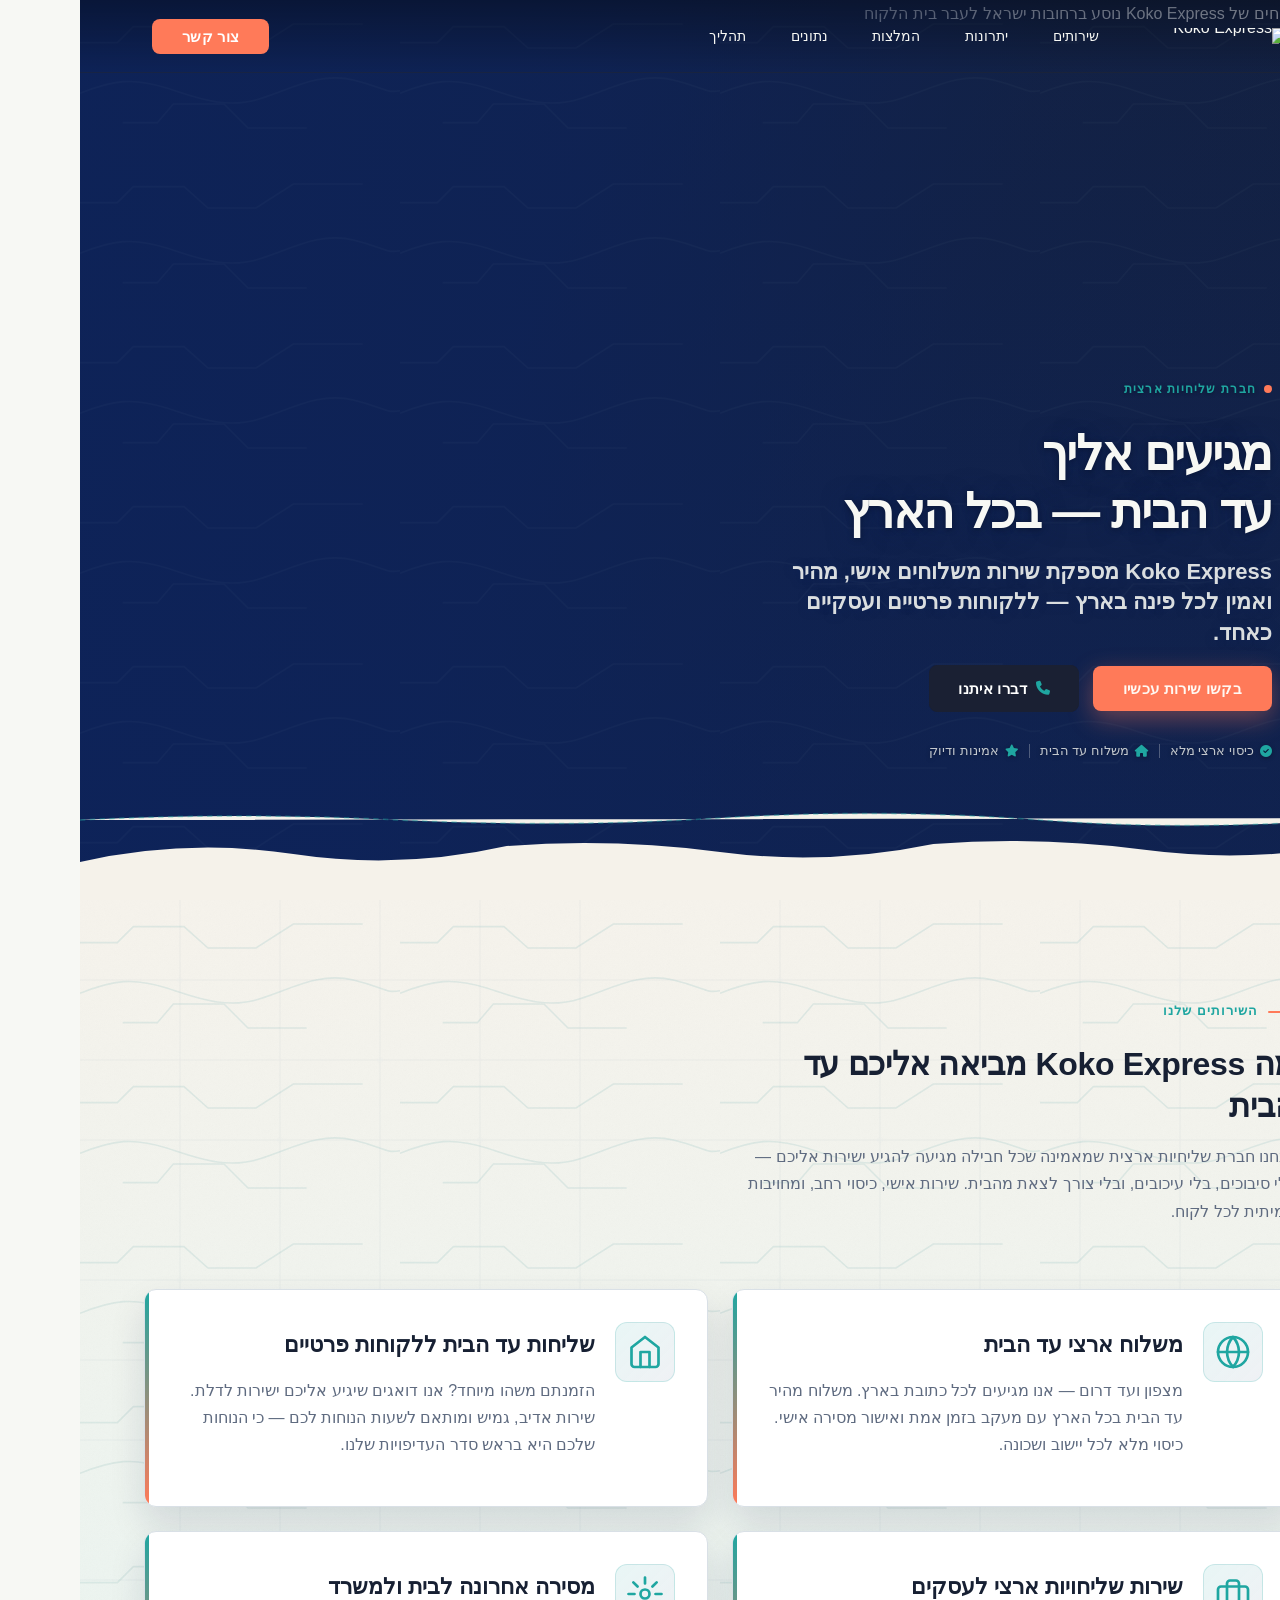
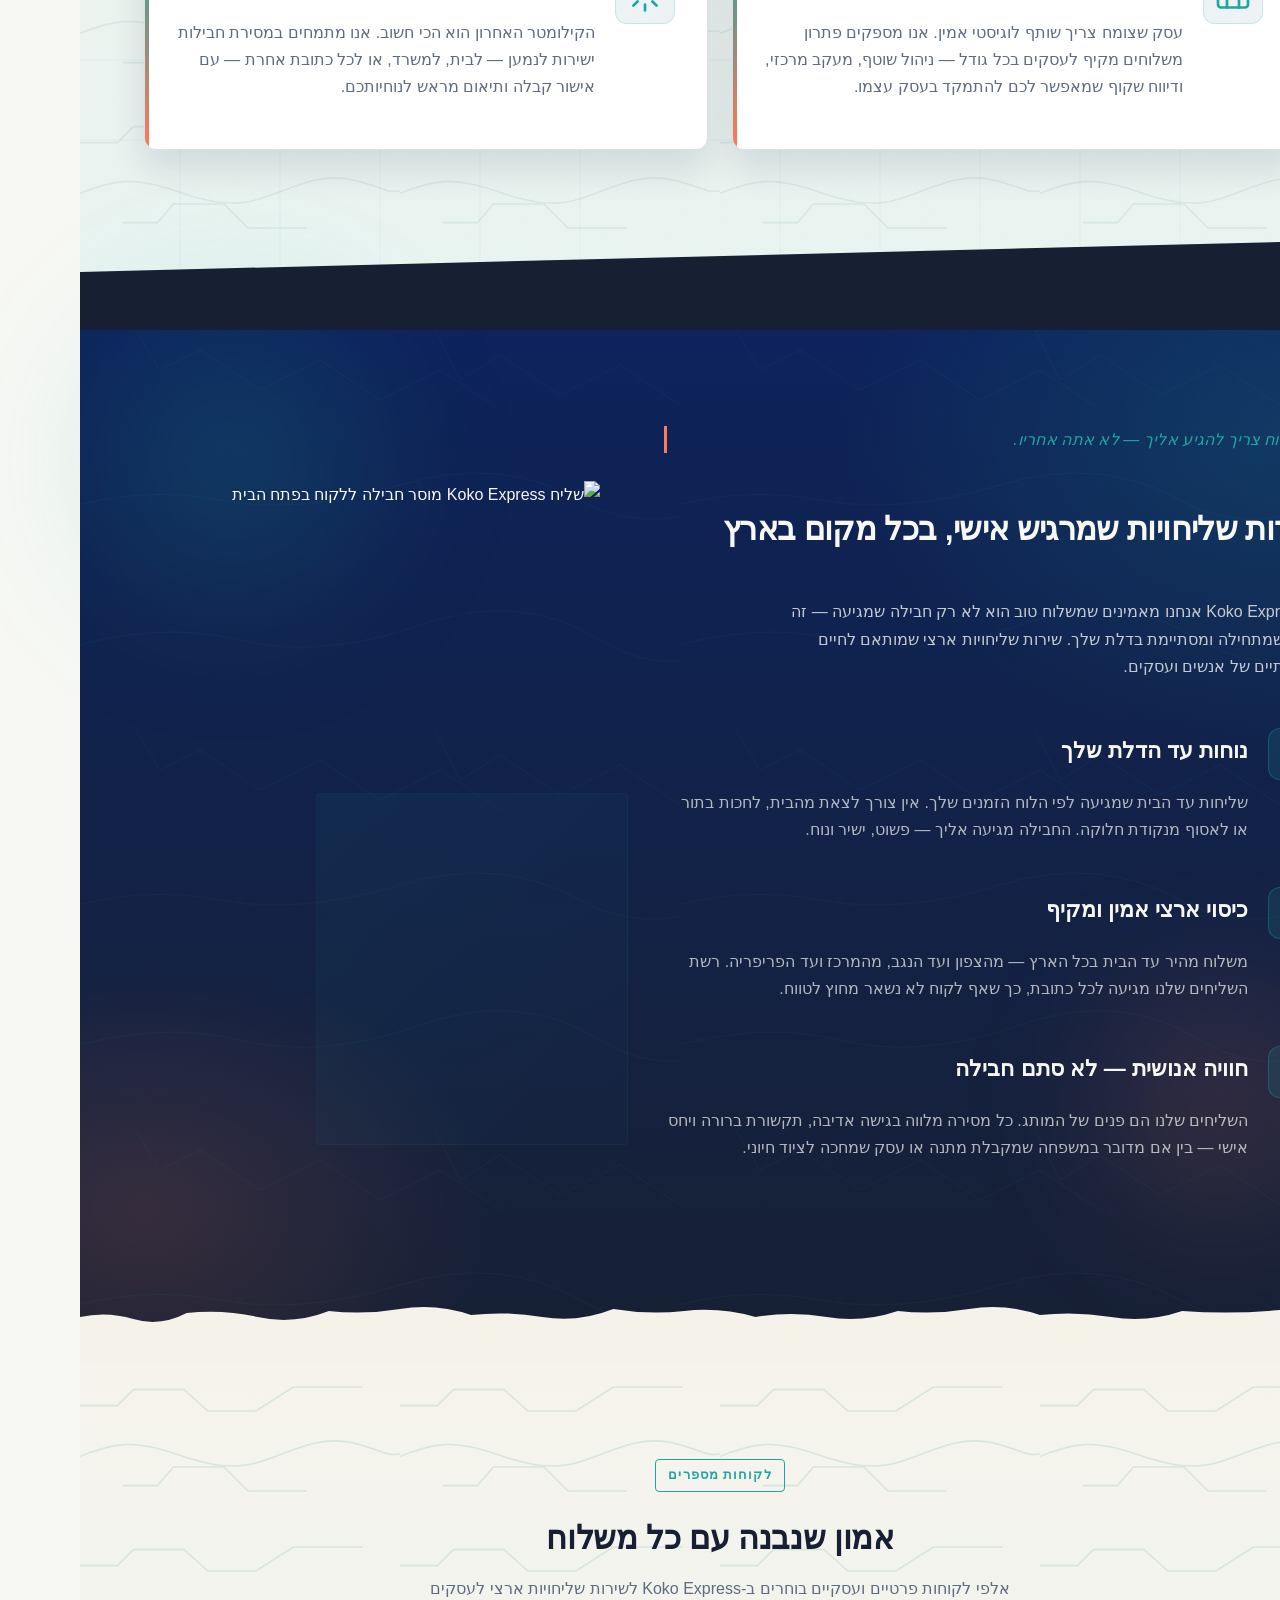
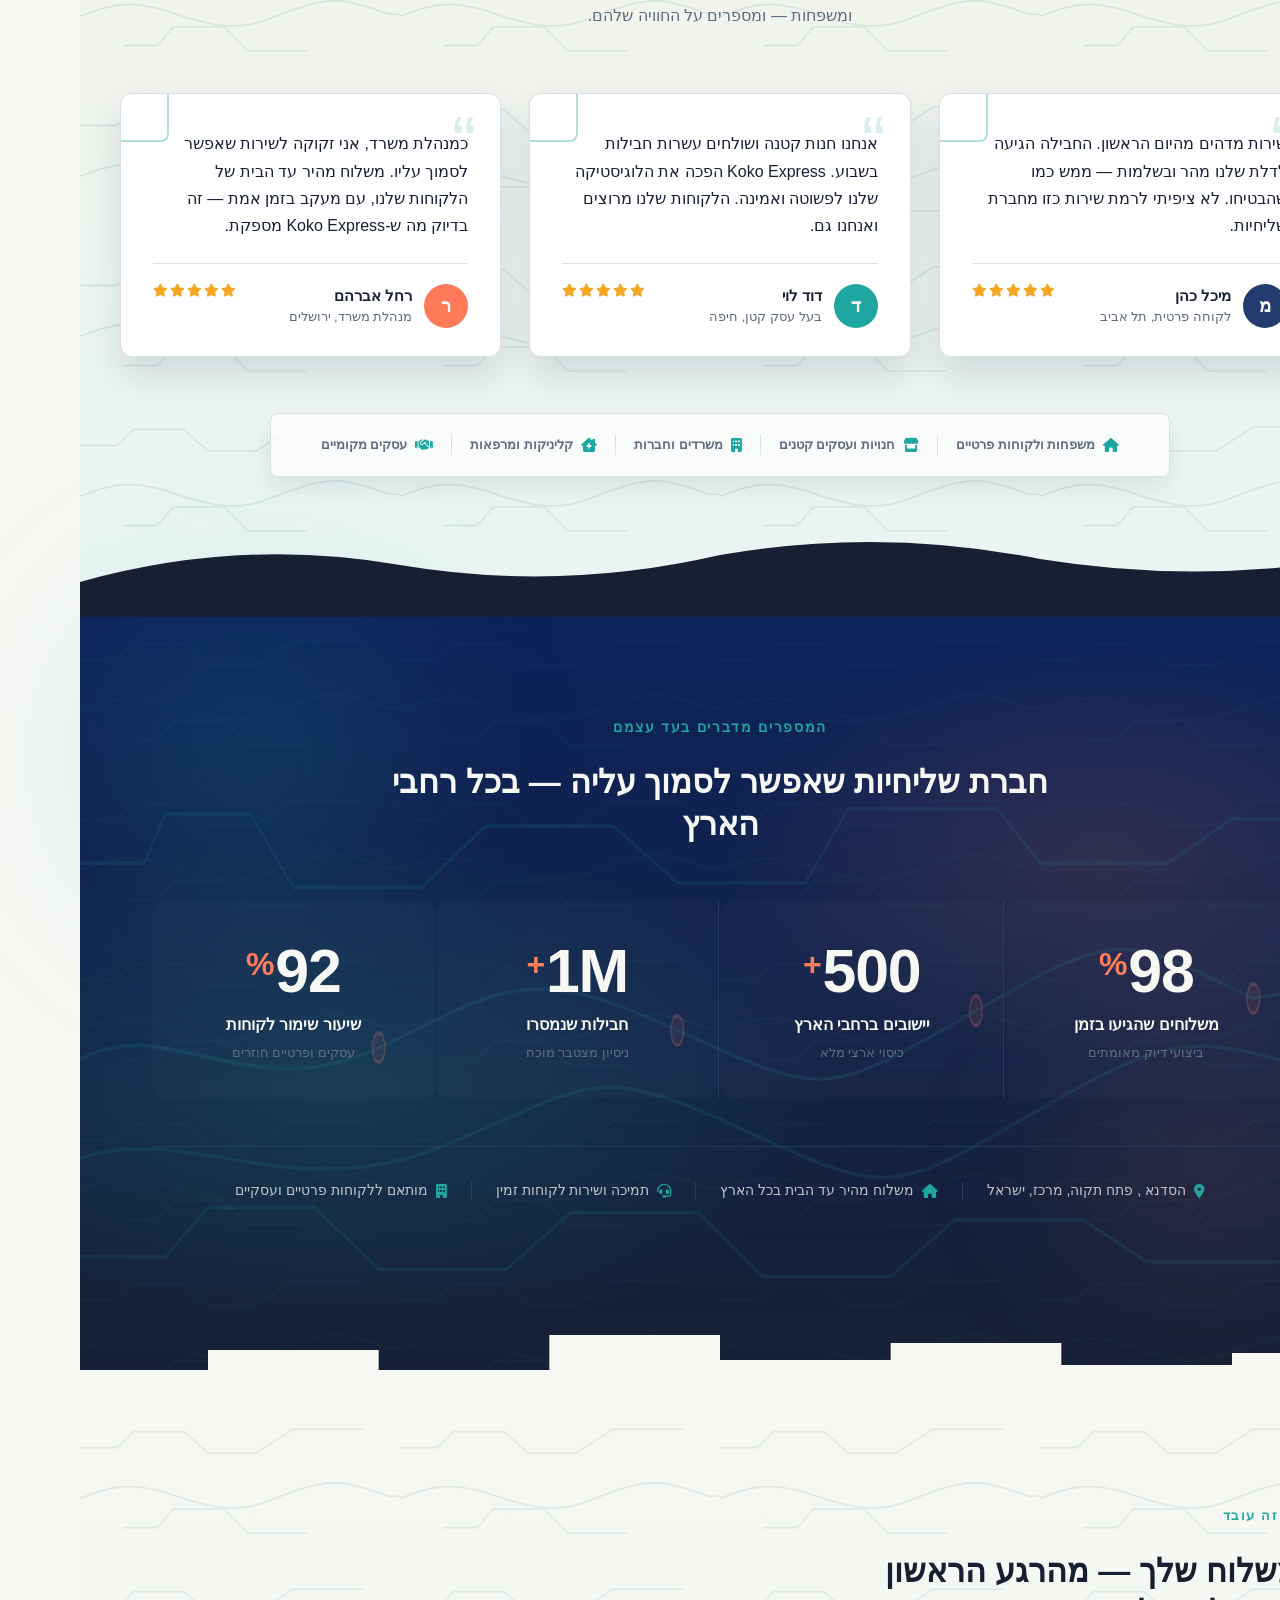
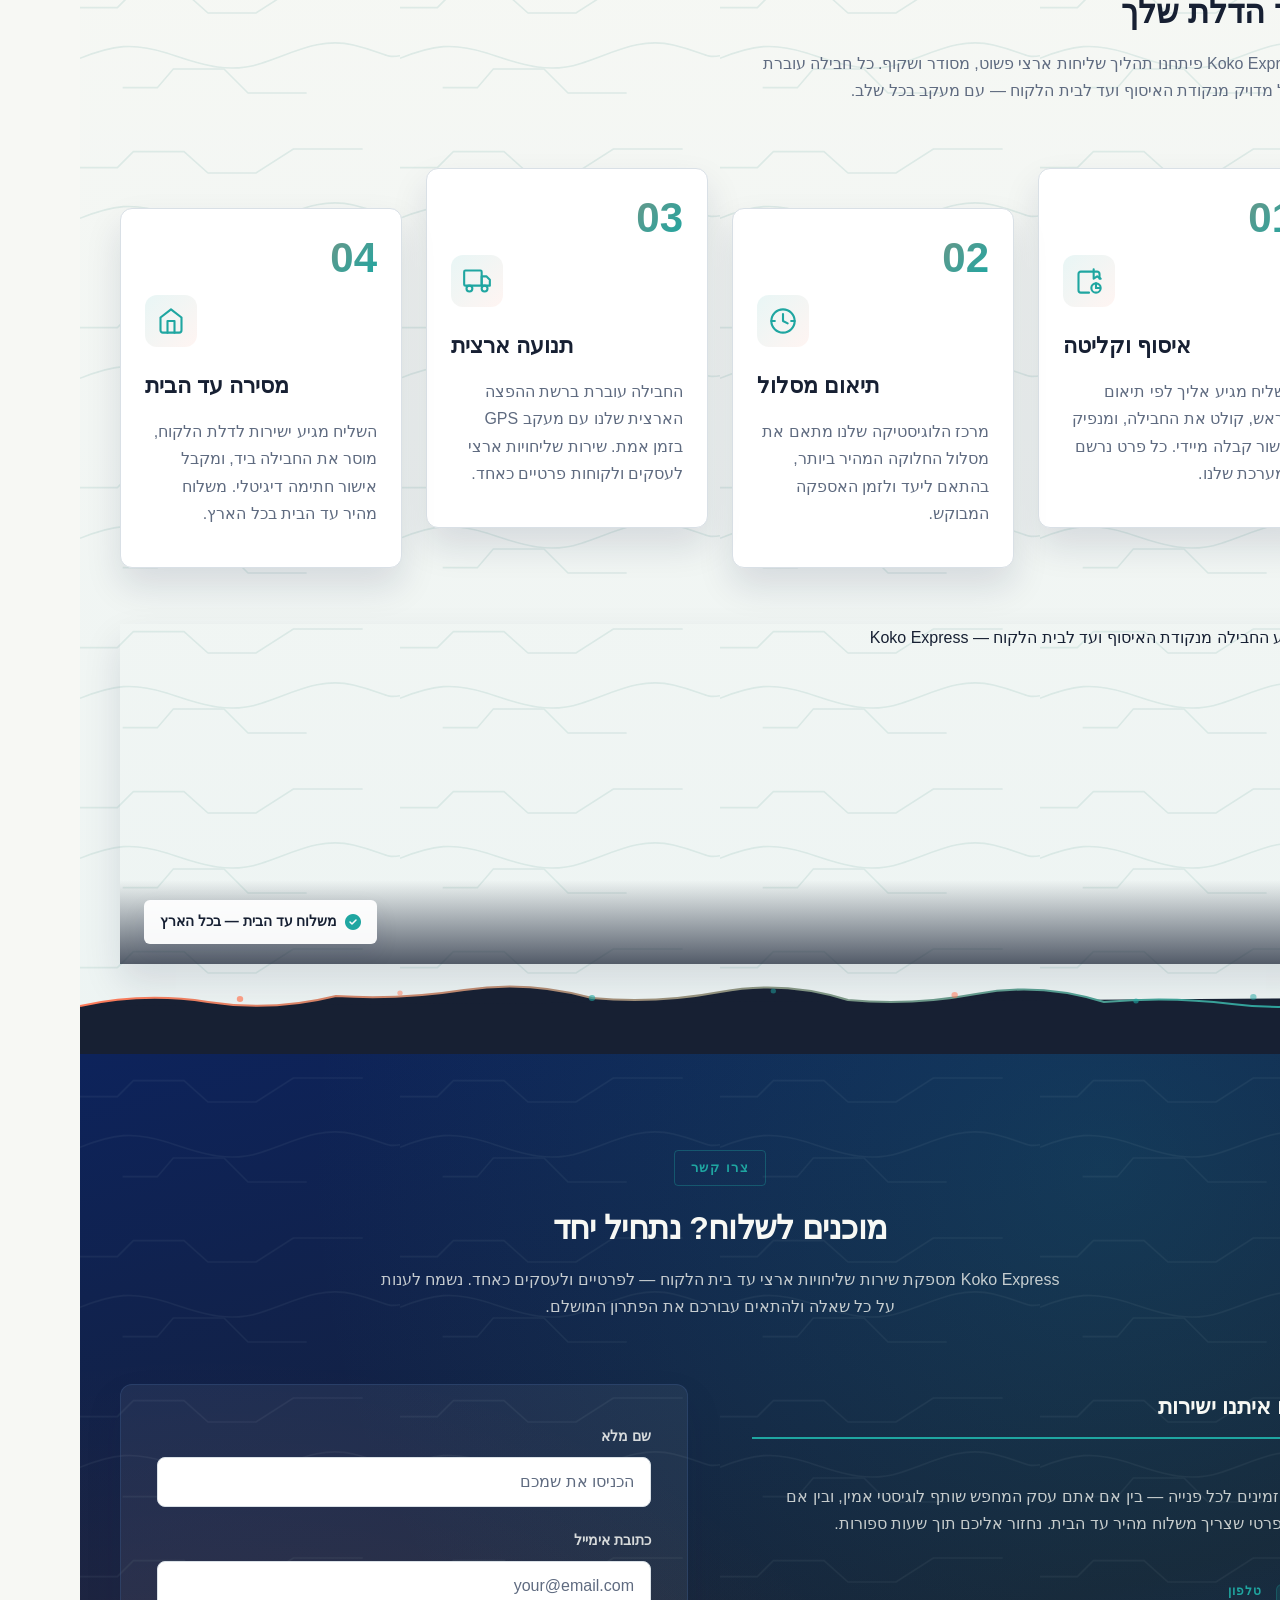
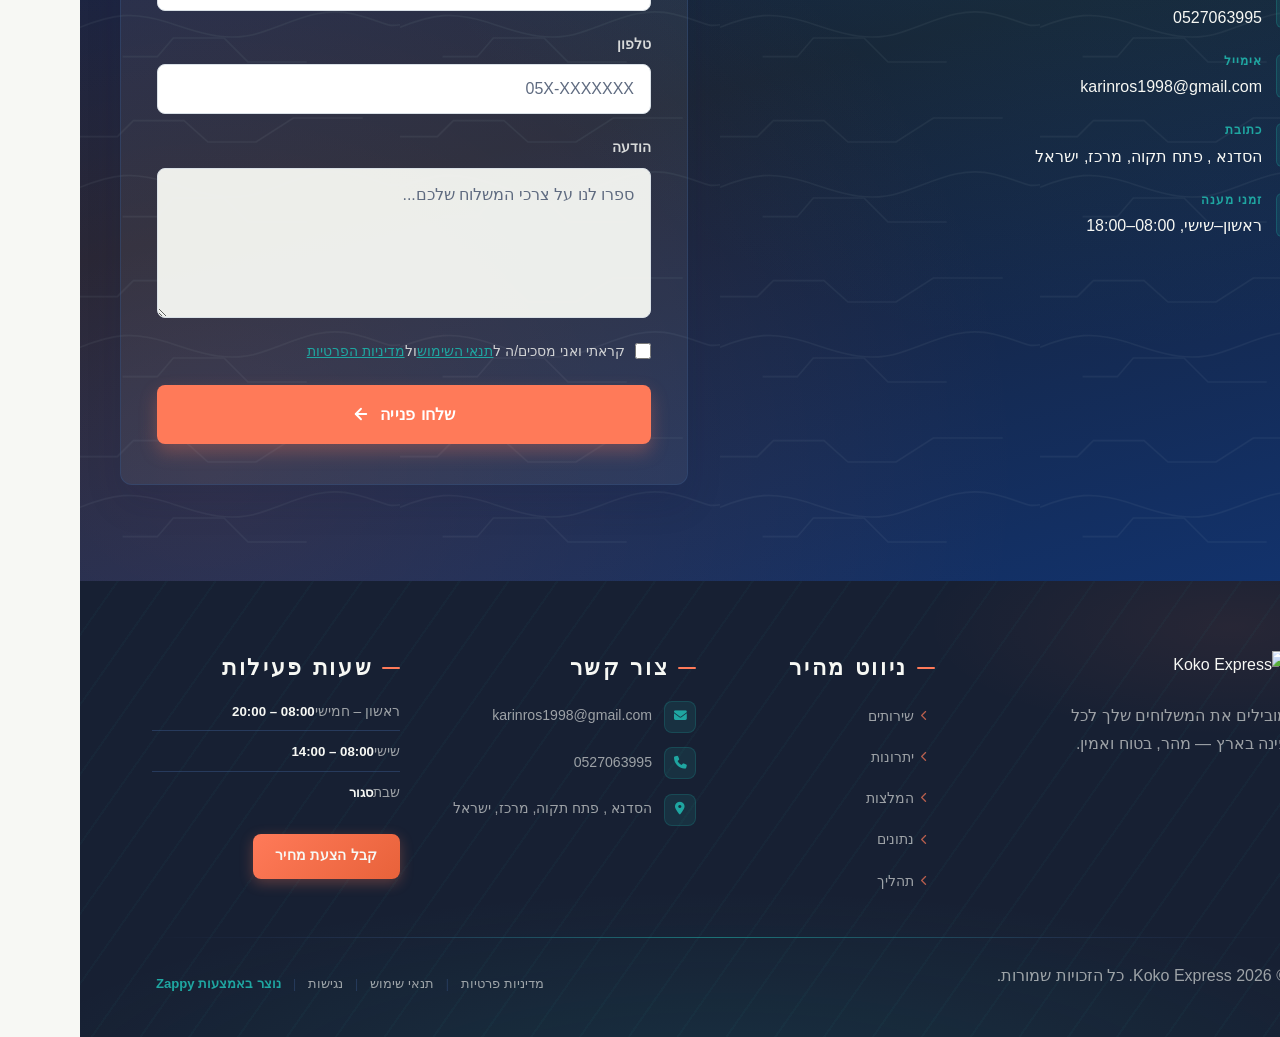
==== commit 3c61dd71: "Incremental sync: 1 page(s) — update_button" ====
--- a/public/index.html
+++ b/public/index.html
@@ -1 +1 @@
-<!doctype html><html dir="rtl" lang="he"><head><meta charset="UTF-8"><meta content="width=device-width,initial-scale=1" name="viewport"><meta content="index, follow" name="robots"><title>חברת שליחיות — Koko Express</title><meta content="Koko Express is a nationwide courier and delivery company that specializes in door-to-door delivery services across the country. The brand focuses on convenienc" name="description"><meta content="חברת שליחיות, שליחות עד הבית, שירות שליחויות ארצי לעסקים, משלוח מהיר עד הבית בכל הארץ" name="keywords"><link href="/assets/favicon.ico" rel="icon" type="image/x-icon"><link href="/assets/favicon-16x16.png" rel="icon" type="image/png" sizes="16x16"><link href="/assets/favicon-32x32.png" rel="icon" type="image/png" sizes="32x32"><link href="/assets/favicon-48x48.png" rel="icon" type="image/png" sizes="48x48"><link href="/assets/favicon-192x192.png" rel="icon" type="image/png" sizes="192x192"><link href="/assets/favicon-512x512.png" rel="icon" type="image/png" sizes="512x512"><link href="/assets/apple-touch-icon.png" rel="apple-touch-icon"><script>!function(){"use strict";var t="f1bfb1c4-74ef-4f84-8cb6-62afdc44b9e4",e="https://api.zappy5.com/api/analytics/track",a=18e5,n=2592e6,o=!0,i=!0,r=!0;var s=function(){var e="zappy_visitor_"+t,a=null;try{if(a=localStorage.getItem(e)){var o=JSON.parse(a),i=Date.now();if(i-o.created<n)return o.lastSeen=i,localStorage.setItem(e,JSON.stringify(o)),o.id}}catch(t){console.warn("Zappy Analytics: LocalStorage not available")}var r="zv_"+Date.now()+"_"+Math.random().toString(36).substr(2,9);try{localStorage.setItem(e,JSON.stringify({id:r,created:Date.now(),lastSeen:Date.now()}))}catch(t){}return r}(),c=function(){var e="zappy_session_"+t,n=null;try{if(n=sessionStorage.getItem(e)){var o=JSON.parse(n),i=Date.now();if(i-o.timestamp<a)return o.timestamp=i,sessionStorage.setItem(e,JSON.stringify(o)),o.id}}catch(t){console.warn("Zappy Analytics: SessionStorage not available")}var r="zs_"+Date.now()+"_"+Math.random().toString(36).substr(2,9);try{sessionStorage.setItem(e,JSON.stringify({id:r,timestamp:Date.now()}))}catch(t){}return r}();function l(a,n){n=n||{};var o={website_id:t,event_type:a,page_path:window.location.pathname,referrer:document.referrer||"direct",visitor_id:s,session_id:c,metadata:n};if(navigator.sendBeacon){var i=new Blob([JSON.stringify(o)],{type:"application/json"});navigator.sendBeacon(e,i)}else fetch(e,{method:"POST",headers:{"Content-Type":"application/json"},body:JSON.stringify(o),keepalive:!0}).catch(function(t){console.warn("Zappy Analytics: Failed to track event",t)})}o&&l("pageview",{title:document.title,url:window.location.href}),i&&document.addEventListener("click",function(t){var e=t.target;if("BUTTON"===e.tagName||e.closest("button")){var a="BUTTON"===e.tagName?e:e.closest("button");l("click",{element:"button",text:a.textContent.trim().substring(0,100),id:a.id||null,class:a.className||null})}else if("A"===e.tagName||e.closest("a")){var n="A"===e.tagName?e:e.closest("a");l("navigation",{element:"link",text:n.textContent.trim().substring(0,100),href:n.href,external:n.hostname!==window.location.hostname})}},!0),r&&document.addEventListener("submit",function(t){var e=t.target;l("form_submit",{form_id:e.id||null,form_name:e.name||null,form_action:e.action||null,form_method:e.method||"GET"})},!0);var d=Date.now();window.addEventListener("beforeunload",function(){l("page_unload",{time_on_page:Math.floor((Date.now()-d)/1e3),page_path:window.location.pathname})}),window.zappyAnalytics={track:l,getVisitorId:function(){return s},getSessionId:function(){return c}}}()</script><meta content="חברת שליחיות — Koko Express" property="og:title"><meta content="Koko Express is a nationwide courier and delivery company that specializes in door-to-door delivery services across the country. The brand focuses on convenienc" property="og:description"><meta content="summary_large_image" name="twitter:card"><meta content="חברת שליחיות — Koko Express" name="twitter:title"><meta content="Koko Express is a nationwide courier and delivery company that specializes in door-to-door delivery services across the country. The brand focuses on convenienc" name="twitter:description"><meta content="website" property="og:type"><meta content="he_IL" property="og:locale"><link href="https://cdnjs.cloudflare.com/ajax/libs/font-awesome/6.4.0/css/all.min.css" rel="stylesheet"><link href="/assets/favicon.ico" rel="icon" type="image/x-icon"><link href="/assets/favicon-16x16.png" rel="icon" type="image/png" sizes="16x16"><link href="/assets/favicon-32x32.png" rel="icon" type="image/png" sizes="32x32"><link href="/assets/favicon-48x48.png" rel="icon" type="image/png" sizes="48x48"><link href="/assets/favicon-192x192.png" rel="icon" type="image/png" sizes="192x192"><link href="/assets/favicon-512x512.png" rel="icon" type="image/png" sizes="512x512"><link href="/assets/apple-touch-icon.png" rel="apple-touch-icon"><link href="https://cdn.jsdelivr.net/npm/vanilla-cookieconsent@3/dist/cookieconsent.css" rel="stylesheet"><script src="https://cdn.jsdelivr.net/npm/vanilla-cookieconsent@3/dist/cookieconsent.umd.js"></script><script src="https://cdn.jsdelivr.net/gh/mickidum/acc_toolbar/acctoolbar/acctoolbar.min.js"></script><link href="/styles.css" rel="stylesheet"><style id="zappy-dropdown-submenu-styles">#navMenu li:has(.sub-menu),.nav-menu li:has(.sub-menu),.navbar li:has(.sub-menu),nav li:has(.sub-menu){position:relative}#navMenu .sub-menu,.nav-menu .sub-menu,.navbar .sub-menu,nav .sub-menu{display:block!important;position:absolute!important;top:100%;left:0;min-width:220px;background:#fff;border-radius:8px;box-shadow:0 8px 25px rgba(0,0,0,.15);padding:8px 0;opacity:0;visibility:hidden;transform:translateY(10px);transition:all .3s ease;z-index:1000;list-style:none;pointer-events:none}#navMenu li:hover>.sub-menu,.nav-menu li:hover>.sub-menu,.navbar li:hover>.sub-menu,nav li:hover>.sub-menu{opacity:1!important;visibility:visible!important;transform:translateY(0)!important;pointer-events:auto!important}.sub-menu li{list-style:none;margin:0;padding:0}.sub-menu a{display:block!important;padding:10px 16px!important;color:var(--text-dark,#333)!important;font-weight:500;text-decoration:none;white-space:nowrap;transition:background-color .2s}.sub-menu .zappy-nav-child>a{padding-left:28px!important;font-size:.9em!important;opacity:.85!important}[dir=rtl] .sub-menu .zappy-nav-child>a,html[lang=ar] .sub-menu .zappy-nav-child>a,html[lang=he] .sub-menu .zappy-nav-child>a{padding-left:10px!important;padding-right:28px!important}.sub-menu .zappy-nav-parent>a{font-weight:600!important}.sub-menu a:hover{background-color:#f5f5f5}[dir=rtl] .nav-menu .sub-menu,[dir=rtl] .navbar .sub-menu,[dir=rtl] nav .sub-menu,html[lang=ar] .nav-menu .sub-menu,html[lang=ar] .navbar .sub-menu,html[lang=ar] nav .sub-menu,html[lang=he] .nav-menu .sub-menu,html[lang=he] .navbar .sub-menu,html[lang=he] nav .sub-menu{left:auto!important;right:0!important}.sub-menu:empty,.sub-menu:not(:has(li)):not(:has(> a)),.sub-menu:not(:has(li:not(.zappy-hidden-menu-item))):not(:has(> a)){display:none!important;opacity:0!important;visibility:hidden!important;pointer-events:none!important}li:has(.menu-group-title):hover>.sub-menu{opacity:1!important;visibility:visible!important;transform:translateY(0)!important;pointer-events:auto!important}#navMenu>li>.menu-group-title,.nav-menu>li>.menu-group-title{display:inline-block;padding:.5rem 1rem;cursor:default;user-select:none}@media (max-width:768px){#navMenu .sub-menu,.nav-menu .sub-menu,.navbar .sub-menu,nav .sub-menu{position:static!important;transform:none!important;box-shadow:none!important;background:0 0!important;max-height:0;overflow:hidden;opacity:0;visibility:hidden;transition:max-height .3s ease,opacity .3s ease;padding:0!important;border-radius:0!important}#navMenu .sub-menu.mobile-expanded,.nav-menu .sub-menu.mobile-expanded,.navbar .sub-menu.mobile-expanded{max-height:none!important;overflow-y:visible!important;opacity:1!important;visibility:visible!important;padding:8px 0 8px 16px!important}[dir=rtl] .sub-menu.mobile-expanded,html[lang=he] .sub-menu.mobile-expanded{padding:8px 16px 8px 0!important}#navMenu li:hover>.sub-menu,.nav-menu li:hover>.sub-menu,.navbar li:hover>.sub-menu,nav li:hover>.sub-menu{opacity:0;visibility:hidden;pointer-events:none}#navMenu li>.sub-menu.mobile-expanded,.nav-menu li>.sub-menu.mobile-expanded,.navbar li>.sub-menu.mobile-expanded,nav li>.sub-menu.mobile-expanded{opacity:1!important;visibility:visible!important;pointer-events:auto!important}#navMenu li:has(.sub-menu),.nav-menu li:has(.sub-menu),.navbar li:has(.sub-menu),nav li:has(.sub-menu){display:flex!important;flex-wrap:wrap!important;align-items:center!important;position:relative!important;min-height:44px!important}#navMenu li:has(.sub-menu)>a,.nav-menu li:has(.sub-menu)>a,.navbar li:has(.sub-menu)>a,nav li:has(.sub-menu)>a{flex:1!important;min-width:0!important}#navMenu li:has(.sub-menu)>.menu-group-title,.nav-menu li:has(.sub-menu)>.menu-group-title,.navbar li:has(.sub-menu)>.menu-group-title,nav li:has(.sub-menu)>.menu-group-title{flex:1!important;min-width:0!important;padding:0!important;line-height:inherit!important}#navMenu li:has(.sub-menu)>.sub-menu,.nav-menu li:has(.sub-menu)>.sub-menu,.navbar li:has(.sub-menu)>.sub-menu,nav li:has(.sub-menu)>.sub-menu{flex-basis:100%!important;width:100%!important}#navMenu li:has(.sub-menu)>a [class*=arrow],#navMenu li:has(.sub-menu)>a [class*=chevron],.nav-menu li:has(.sub-menu)>a .fa-angle-down,.nav-menu li:has(.sub-menu)>a .fa-chevron-down,.nav-menu li:has(.sub-menu)>a [class*=arrow],.nav-menu li:has(.sub-menu)>a [class*=chevron],nav li:has(.sub-menu)>a [class*=arrow],nav li:has(.sub-menu)>a [class*=chevron]{display:none!important;visibility:hidden!important}.mobile-submenu-toggle{display:flex!important;align-items:center!important;justify-content:center!important;width:44px!important;height:auto!important;background:0 0!important;border:none!important;cursor:pointer!important;color:var(--text-dark)!important;position:static!important;flex-shrink:0!important;align-self:stretch!important;z-index:2!important;padding:0!important;margin:0!important}.mobile-submenu-toggle::after{content:''!important;width:0!important;height:0!important;border-left:6px solid transparent!important;border-right:6px solid transparent!important;border-top:7px solid currentColor!important;transition:transform .3s ease!important}.mobile-submenu-toggle.expanded::after{transform:rotate(180deg)!important}.sub-menu a{padding:10px 0!important;display:block!important;color:var(--text-dark)!important;white-space:normal!important}.sub-menu .zappy-nav-child>a{padding-left:28px!important;font-size:.9em!important;opacity:.85!important}[dir=rtl] .sub-menu .zappy-nav-child>a,html[lang=ar] .sub-menu .zappy-nav-child>a,html[lang=he] .sub-menu .zappy-nav-child>a{padding-left:0!important;padding-right:28px!important}.sub-menu .zappy-nav-parent>a{font-weight:600!important}#navMenu.active,.nav-menu.active{max-width:100vw!important;overflow-x:hidden!important;box-sizing:border-box!important}.navbar .sub-menu li a,.zappy-products-dropdown .sub-menu a,nav.navbar .sub-menu li a{color:var(--text-dark)!important}}@media (min-width:769px){.mobile-submenu-toggle{display:none!important}}</style><style id="mobile-lang-menu-deployed-css">@media (max-width:768px){.lang-switcher,.nav-container .lang-switcher,.nav-cta-container .lang-switcher,.nav-ecommerce-icons .lang-switcher,.nav-icons-left .lang-switcher,.navbar .lang-switcher,.navbar .nav-cta-container .lang-switcher{display:none!important}.mobile-lang-menu{width:100%;border-top:1px solid rgba(128,128,128,.2);padding:8px 0 0 0;margin-top:8px}.mobile-lang-toggle{display:flex!important;align-items:center;justify-content:space-between;width:100%;padding:12px 16px;background:0 0;border:none;cursor:pointer;font-size:15px;color:inherit;font-family:inherit}.mobile-lang-toggle::after{content:'';display:inline-block;width:8px;height:8px;border-right:2px solid currentColor;border-bottom:2px solid currentColor;transform:rotate(45deg);transition:transform .3s ease;margin-left:8px}.mobile-lang-toggle.expanded::after{transform:rotate(-135deg)}.mobile-lang-options{max-height:0;overflow:hidden;transition:max-height .3s ease}.mobile-lang-options.expanded{max-height:300px}.mobile-lang-option{display:flex!important;align-items:center;gap:10px;padding:10px 24px;text-decoration:none;color:inherit;font-size:14px;font-family:inherit}.mobile-lang-option:hover{background:rgba(128,128,128,.1)}.mobile-lang-option.active{font-weight:600;opacity:.7;pointer-events:none}.mobile-lang-option img{width:20px;height:20px;border-radius:50%}}@media (min-width:769px){.mobile-lang-menu{display:none!important}}</style><style id="zappy-widget-visibility">#mic-access-tool-box,#mic-access-tool-general-button,#mic-init-access-tool #mic-access-tool-box,#mic-init-access-tool #mic-access-tool-general-button,#mic-init-access-tool .mic-access-tool-general-button,._access-icon,._access-menu,.mic-access-tool-box,.mic-access-tool-general-button,div[id*=mic-access-tool-box]{display:none!important;visibility:hidden!important;opacity:0!important;pointer-events:none!important}</style></head><body><nav class="navbar" dir="rtl"><button class="mobile-toggle" aria-label="Menu" id="mobileToggle"><svg viewBox="0 0 24 24" fill="none" height="24" width="24" class="hamburger-icon"><path d="M3 12h18M3 6h18M3 18h18" stroke="currentColor" stroke-width="2" stroke-linecap="round"></path></svg><svg viewBox="0 0 24 24" fill="none" height="24" width="24" class="close-icon" style="display:none"><path d="M18 6L6 18M6 6l12 12" stroke="currentColor" stroke-width="2" stroke-linecap="round"></path></svg></button><button class="phone-header-btn" aria-label="Call" data-phone="0527063995"><svg viewBox="0 0 24 24" fill="currentColor" height="20" width="20"><path d="M22 16.92v3a2 2 0 0 1-2.18 2 19.79 19.79 0 0 1-8.63-3.07 19.5 19.5 0 0 1-6-6 19.79 19.79 0 0 1-3.07-8.67A2 2 0 0 1 4.11 2h3a2 2 0 0 1 2 1.72 12.84 12.84 0 0 0 .7 2.81 2 2 0 0 1-.45 2.11L8.09 9.91a16 16 0 0 0 6 6l1.27-1.27a2 2 0 0 1 2.11-.45 12.84 12.84 0 0 0 2.81.7A2 2 0 0 1 22 16.92z"></path></svg></button><div class="nav-container"><div class="nav-right-group"><div class="nav-brand"><a href="/" class="logo-link"><img alt="Koko Express" src="/assets/business-logo.webp" class="logo"></a></div><ul class="nav-menu" id="navMenu"><li><a href="#services">שירותים</a></li><li><a href="#benefits">יתרונות</a></li><li><a href="#testimonials">המלצות</a></li><li><a href="#stats">נתונים</a></li><li><a href="#process">תהליך</a></li></ul></div><div class="nav-cta-container"><a href="#contact" class="nav-cta-btn">צור קשר</a></div></div></nav><script>window.addEventListener("load",function(){const e=document.querySelector(".navbar, nav, header");if(!e)return void console.log("[Navbar] Navbar element not found");let t=document.getElementById("mobileToggle")||document.querySelector(".mobile-toggle")||document.querySelector(".hamburger")||document.querySelector(".hamburger-menu")||document.querySelector(".menu-toggle")||document.querySelector(".burger-menu")||document.querySelector('[aria-label="Menu"]')||document.querySelector('[aria-label="תפריט"]');const o=document.querySelector(".phone-header-btn"),n=window.getComputedStyle(e);let r=n.backgroundColor;if(console.log("[Navbar] Initial navbar background:",r),"transparent"===r||"rgba(0, 0, 0, 0)"===r||r.startsWith("rgba")&&r.includes(", 0)")){const e=n.backgroundImage;if(e&&"none"!==e)console.log("[Navbar] Navbar has background image/gradient, using dark text"),r="rgb(240, 240, 240)";else{const e=window.getComputedStyle(document.body).backgroundColor;console.log("[Navbar] Navbar transparent, using body background:",e),r=e}}const i=r.match(/\d+/g);if(i&&i.length>=3){const e=(.299*parseInt(i[0])+.587*parseInt(i[1])+.114*parseInt(i[2]))/255;console.log("[Navbar] Mobile button colors preserved from Claude CSS (luminance:",e.toFixed(2)+")");const n=document.createElement("style");n.id="zappy-mobile-nav-fix";document.documentElement.lang;document.documentElement.dir,n.textContent='\n        /* Hide mobile buttons on desktop, show only on mobile */\n        @media (min-width: 769px) {\n          .mobile-toggle,\n          .phone-header-btn {\n            display: none !important;\n          }\n        }\n        \n        /* Show and position mobile buttons correctly on mobile */\n        @media (max-width: 768px) {\n          .mobile-toggle,\n          .phone-header-btn {\n            position: absolute !important;\n            top: 50% !important;\n            transform: translateY(-50%) !important;\n            z-index: 1001 !important;\n            display: flex !important;\n            align-items: center !important;\n            justify-content: center !important;\n            width: 36px !important;\n            height: 36px !important;\n            border-radius: 50% !important;\n            border: none !important;\n            cursor: pointer !important;\n            padding: 6px !important;\n            background: none !important;\n            color: var(--nav-text, var(--text-dark)) !important;\n          }\n          \n          /* LTR positioning (default): hamburger LEFT, phone RIGHT */\n          html:not([dir="rtl"]):not([lang="he"]):not([lang="ar"]) .mobile-toggle,\n          html[dir="ltr"] .mobile-toggle {\n            left: 12px !important;\n            right: auto !important;\n          }\n          html:not([dir="rtl"]):not([lang="he"]):not([lang="ar"]) .phone-header-btn,\n          html[dir="ltr"] .phone-header-btn {\n            right: 12px !important;\n            left: auto !important;\n          }\n          \n          /* RTL positioning: hamburger RIGHT, phone LEFT */\n          html[dir="rtl"] .mobile-toggle,\n          html[lang="he"] .mobile-toggle,\n          html[lang="ar"] .mobile-toggle {\n            right: 12px !important;\n            left: auto !important;\n          }\n          html[dir="rtl"] .phone-header-btn,\n          html[lang="he"] .phone-header-btn,\n          html[lang="ar"] .phone-header-btn {\n            left: 12px !important;\n            right: auto !important;\n          }\n          \n          /* CRITICAL: Ensure nav-container has min-height on mobile */\n          /* All children are positioned absolutely/fixed on mobile, so height:auto collapses to 0 */\n          .nav-container {\n            min-height: 70px !important;\n            position: relative !important;\n          }\n          \n          /* Ensure SVG icons are properly sized and inherit color */\n          .mobile-toggle svg,\n          .phone-header-btn svg {\n            width: 24px !important;\n            height: 24px !important;\n            /* Don\'t force display - let JavaScript control hamburger/close toggle */\n          }\n          \n          /* Reset nav-cta-container on mobile - remove desktop box-shadow/padding */\n          /* that creates a visible ghost box when CTA button is hidden */\n          .nav-cta-container {\n            box-shadow: none !important;\n            padding: 0 !important;\n          }\n          \n          /* Hide nav-cta-container entirely on mobile when there\'s no lang-switcher */\n          /* (only the CTA button is inside, and it\'s hidden on mobile) */\n          .nav-cta-container:not(:has(.lang-switcher)) {\n            display: none !important;\n          }\n          \n          /* CRITICAL: Prevent hero image fade gradient from bleeding over headline text */\n          /* The .image-fade-gradient has bottom: -30px (extends below parent) */\n          /* On mobile stacked layout, this overlaps the h1 text below the image */\n          .hero-image-column {\n            overflow: hidden !important;\n          }\n          .image-fade-gradient {\n            bottom: 0 !important;\n          }\n          \n          /* Hide desktop language switcher on mobile - hamburger menu handles it */\n          /* High specificity to override stored CSS */\n          .lang-switcher,\n          .nav-cta-container .lang-switcher,\n          .nav-container .lang-switcher,\n          .navbar .lang-switcher,\n          .navbar .nav-cta-container .lang-switcher {\n            display: none !important;\n          }\n        }\n      ';const r=document.getElementById("zappy-mobile-nav-fix");r&&r.remove(),document.head.appendChild(n),console.log("[Navbar] Critical CSS injected for mobile nav positioning");const l=window.innerWidth<=768;if(t){const e=t.querySelector(".hamburger-icon"),o=t.querySelector(".close-icon");e&&(e.style.setProperty("width","24px","important"),e.style.setProperty("height","24px","important"),e.style.setProperty("display","block","important")),o&&(o.style.setProperty("width","24px","important"),o.style.setProperty("height","24px","important"),o.style.setProperty("display","none","important")),l?(t.style.setProperty("position","absolute","important"),t.style.setProperty("top","50%","important"),t.style.setProperty("transform","translateY(-50%)","important"),t.style.setProperty("z-index","1001","important"),t.style.removeProperty("left"),t.style.removeProperty("right"),console.log("[Navbar] Mobile toggle positioning applied (mobile viewport)")):(t.style.removeProperty("position"),t.style.removeProperty("top"),t.style.removeProperty("transform"),t.style.removeProperty("z-index"),t.style.removeProperty("left"),t.style.removeProperty("right"),console.log("[Navbar] Desktop viewport - cleared mobile toggle inline positioning"))}if(o){const e=o.querySelector("svg");e&&(e.style.width="24px",e.style.height="24px",e.setAttribute("width","24"),e.setAttribute("height","24")),l?(o.style.setProperty("position","absolute","important"),o.style.setProperty("top","50%","important"),o.style.setProperty("transform","translateY(-50%)","important"),o.style.setProperty("z-index","1001","important"),o.style.removeProperty("left"),o.style.removeProperty("right"),console.log("[Navbar] Phone button positioning applied (mobile viewport)")):(o.style.removeProperty("position"),o.style.removeProperty("top"),o.style.removeProperty("transform"),o.style.removeProperty("z-index"),o.style.removeProperty("left"),o.style.removeProperty("right"),console.log("[Navbar] Desktop viewport - cleared phone button inline positioning"))}}else console.log("[Navbar] Could not parse background color:",r);t=document.getElementById("mobileToggle")||document.querySelector(".mobile-toggle")||document.querySelector(".hamburger")||document.querySelector(".hamburger-menu")||document.querySelector(".menu-toggle")||document.querySelector(".burger-menu")||document.querySelector('[aria-label="Menu"]')||document.querySelector('[aria-label="תפריט"]');const l=document.getElementById("navMenu")||document.querySelector(".nav-menu")||document.querySelector(".nav-links")||document.querySelector("nav ul:not(.submenu)");if(!t||!l)return void console.log("[Navbar] Mobile toggle or menu not found:",{toggle:!!t,menu:!!l});l.id||(l.id="navMenu"),console.log("[Navbar] Initializing mobile menu...");const a=t.cloneNode(!0);t.parentNode.replaceChild(a,t),a.addEventListener("click",function(e){e.preventDefault(),e.stopPropagation();const t=this.querySelector(".hamburger-icon"),o=this.querySelector(".close-icon");l.classList.contains("active")?(l.classList.remove("active"),t&&t.style.setProperty("display","block","important"),o&&o.style.setProperty("display","none","important"),document.body.style.overflow="",console.log("[Navbar] Menu closed")):(l.classList.add("active"),t&&t.style.setProperty("display","none","important"),o&&o.style.setProperty("display","block","important"),document.body.style.overflow="hidden",console.log("[Navbar] Menu opened"))}),l.querySelectorAll("a").forEach(function(e){e.addEventListener("click",function(){if("#"===this.getAttribute("href"))return;const e=a.querySelector(".hamburger-icon"),t=a.querySelector(".close-icon");l.classList.remove("active"),e&&e.style.setProperty("display","block","important"),t&&t.style.setProperty("display","none","important"),document.body.style.overflow="",console.log("[Navbar] Menu closed (link clicked)")})});var s=l.querySelectorAll(".dropdown-toggle");s.forEach(function(e){e.addEventListener("click",function(e){e.preventDefault(),e.stopPropagation();var t=this.closest(".nav-dropdown");t&&(t.parentNode.querySelectorAll(".nav-dropdown.open").forEach(function(e){e!==t&&e.classList.remove("open")}),t.classList.toggle("open"),console.log("[Navbar] Dropdown toggled:",t.classList.contains("open")?"open":"closed"))})}),document.addEventListener("click",function(e){e.target.closest(".nav-dropdown")||document.querySelectorAll(".nav-dropdown.open").forEach(function(e){e.classList.remove("open")})}),console.log("[Navbar] Dropdown handlers initialized for "+s.length+" dropdowns"),o&&o.addEventListener("click",function(){const e=document.querySelectorAll('a[href^="tel:"]'),t=e.length>0?e[0].getAttribute("href").replace("tel:",""):"0527063995";window.location.href="tel:"+t,console.log("[Navbar] Phone button clicked")}),console.log("[Navbar] Mobile menu initialized successfully");const p=function(){const e=document.querySelector(".whatsapp-float");e&&(window.innerWidth>=769?(e.style.setProperty("display","none","important"),e.style.setProperty("visibility","hidden","important"),e.style.setProperty("opacity","0","important"),e.style.setProperty("pointer-events","none","important"),console.log("[WhatsApp] Button hidden on desktop")):(e.style.removeProperty("display"),e.style.removeProperty("visibility"),e.style.removeProperty("opacity"),e.style.removeProperty("pointer-events"),console.log("[WhatsApp] Button visible on mobile")))};let c;p(),window.addEventListener("resize",function(){clearTimeout(c),c=setTimeout(p,100)})})</script><main><section class="index-hero-section" data-layout-spec="בית-hero" dir="rtl" id="hero" data-hero-type="fullscreen-scrim"><div class="index-hero-bg"><img alt="רכב משלוחים של Koko Express נוסע ברחובות ישראל לעבר בית הלקוח" src="/assets/site-index-hero-image-1.webp" data-context="Cinematic wide-angle photograph of a branded Koko Express delivery van driving through a dynamic scene that blends urban city streets, neighborhood roads, and residential homes in Israel. The vehicle is modern and prominently branded in deep indigo and teal colors with a coral accent stripe. The atmosphere is golden-hour cinematic with warm sunset light casting long shadows. The background shows recognizable Israeli urban and suburban landscape transitioning from city buildings to residential neighborhoods. The overall mood is professional, trustworthy, and in motion — conveying nationwide reach and door-to-door delivery. Deep indigo-to-teal color grading with warm coral accents in the light." data-placeholder="index-hero-image-1" height="860" width="1440" data-hero-bg="true"></div><div class="index-hero-scrim" aria-hidden="true"></div><div class="index-hero-texture" aria-hidden="true"></div><div class="index-hero-content-wrapper"><div class="index-hero-content"><div class="index-hero-eyebrow"><span class="index-hero-eyebrow-dot" aria-hidden="true"></span><span>חברת שליחיות ארצית</span></div><h1 class="index-hero-h1">מגיעים אליך<br>עד הבית — בכל הארץ</h1><h3 class="index-hero-subtitle">Koko Express מספקת שירות משלוחים אישי, מהיר ואמין לכל פינה בארץ — ללקוחות פרטיים ועסקיים כאחד.</h3><div class="index-hero-ctas"><a href="#contact" class="index-hero-btn-primary">בקשו שירות עכשיו</a><a href="tel:0527063995" class="index-hero-btn-secondary"><i class="fa-solid fa-phone" aria-hidden="true"></i><span>דברו איתנו</span></a></div><div class="index-hero-trust"><span class="index-hero-trust-item"><i class="fa-solid fa-circle-check" aria-hidden="true"></i>כיסוי ארצי מלא</span><span class="index-hero-trust-divider" aria-hidden="true"></span><span class="index-hero-trust-item"><i class="fa-solid fa-house" aria-hidden="true"></i>משלוח עד הבית</span><span class="index-hero-trust-divider" aria-hidden="true"></span><span class="index-hero-trust-item"><i class="fa-star fa-solid" aria-hidden="true"></i>אמינות ודיוק</span></div></div></div><div class="index-hero-divider-wrapper"><svg viewBox="0 0 1440 20" xmlns="http://www.w3.org/2000/svg" aria-hidden="true" data-no-icon-edit="true" preserveAspectRatio="none" class="index-hero-route-line"><path d="M0,10 Q180,2 360,10 T720,8 T1080,10 T1440,8" stroke="rgba(31,166,161,0.45)" stroke-width="1.5" fill="#F5F2EA" stroke-dasharray="6 5"></path></svg><svg viewBox="0 0 1440 90" xmlns="http://www.w3.org/2000/svg" aria-hidden="true" data-no-icon-edit="true" preserveAspectRatio="none" class="index-hero-wave"><path d="M0,90 L0,52 Q120,28 240,44 T480,36 Q600,28 720,42 T960,34 Q1080,26 1200,40 T1440,32 L1440,90 Z" fill="#F5F2EA"></path></svg></div></section><section class="index-services-section" data-layout-spec="בית-services" dir="rtl" id="services"><div class="index-services-section__texture" aria-hidden="true"></div><div class="index-services-section__route-lines" aria-hidden="true"></div><div class="index-services-section__container"><div class="index-services-section__intro"><span class="index-services-section__label">השירותים שלנו</span><h2 class="index-services-section__heading">מה Koko Express מביאה אליכם עד הבית</h2><p class="index-services-section__subtext">אנחנו חברת שליחיות ארצית שמאמינה שכל חבילה מגיעה להגיע ישירות אליכם — בלי סיבוכים, בלי עיכובים, ובלי צורך לצאת מהבית. שירות אישי, כיסוי רחב, ומחויבות אמיתית לכל לקוח.</p></div><div class="index-services-section__grid"><article class="index-services-section__card"><div class="index-services-section__card-icon"><svg viewBox="0 0 24 24" xmlns="http://www.w3.org/2000/svg" aria-hidden="true" fill="none" height="36" stroke="currentColor" stroke-linecap="round" stroke-linejoin="round" stroke-width="1.8" width="36" data-element-type="icon" data-icon-type="svg"><circle cx="12" cy="12" r="10"></circle><path d="M2 12h20"></path><path d="M12 2a15.3 15.3 0 0 1 4 10 15.3 15.3 0 0 1-4 10 15.3 15.3 0 0 1-4-10 15.3 15.3 0 0 1 4-10z"></path></svg></div><div class="index-services-section__card-body"><h3 class="index-services-section__card-title">משלוח ארצי עד הבית</h3><p class="index-services-section__card-desc">מצפון ועד דרום — אנו מגיעים לכל כתובת בארץ. משלוח מהיר עד הבית בכל הארץ עם מעקב בזמן אמת ואישור מסירה אישי. כיסוי מלא לכל יישוב ושכונה.</p></div></article><article class="index-services-section__card"><div class="index-services-section__card-icon"><svg viewBox="0 0 24 24" xmlns="http://www.w3.org/2000/svg" aria-hidden="true" fill="none" height="36" stroke="currentColor" stroke-linecap="round" stroke-linejoin="round" stroke-width="1.8" width="36" data-element-type="icon" data-icon-type="svg"><path d="M3 9l9-7 9 7v11a2 2 0 0 1-2 2H5a2 2 0 0 1-2-2z"></path><polyline points="9 22 9 12 15 12 15 22"></polyline></svg></div><div class="index-services-section__card-body"><h3 class="index-services-section__card-title">שליחות עד הבית ללקוחות פרטיים</h3><p class="index-services-section__card-desc">הזמנתם משהו מיוחד? אנו דואגים שיגיע אליכם ישירות לדלת. שירות אדיב, גמיש ומותאם לשעות הנוחות לכם — כי הנוחות שלכם היא בראש סדר העדיפויות שלנו.</p></div></article><article class="index-services-section__card"><div class="index-services-section__card-icon"><svg viewBox="0 0 24 24" xmlns="http://www.w3.org/2000/svg" aria-hidden="true" fill="none" height="36" stroke="currentColor" stroke-linecap="round" stroke-linejoin="round" stroke-width="1.8" width="36" data-element-type="icon" data-icon-type="svg"><rect height="14" rx="2" width="20" x="2" y="7" ry="2"></rect><path d="M16 21V5a2 2 0 0 0-2-2h-4a2 2 0 0 0-2 2v16"></path></svg></div><div class="index-services-section__card-body"><h3 class="index-services-section__card-title">שירות שליחויות ארצי לעסקים</h3><p class="index-services-section__card-desc">עסק שצומח צריך שותף לוגיסטי אמין. אנו מספקים פתרון משלוחים מקיף לעסקים בכל גודל — ניהול שוטף, מעקב מרכזי, ודיווח שקוף שמאפשר לכם להתמקד בעסק עצמו.</p></div></article><article class="index-services-section__card"><div class="index-services-section__card-icon"><svg viewBox="0 0 24 24" xmlns="http://www.w3.org/2000/svg" aria-hidden="true" fill="none" height="36" stroke="currentColor" stroke-linecap="round" stroke-linejoin="round" stroke-width="1.8" width="36" data-element-type="icon" data-icon-type="svg"><circle cx="12" cy="12" r="3"></circle><path d="M12 1v4M12 19v4M4.22 4.22l2.83 2.83M16.95 16.95l2.83 2.83M1 12h4M19 12h4M4.22 19.78l2.83-2.83M16.95 7.05l2.83-2.83"></path></svg></div><div class="index-services-section__card-body"><h3 class="index-services-section__card-title">מסירה אחרונה לבית ולמשרד</h3><p class="index-services-section__card-desc">הקילומטר האחרון הוא הכי חשוב. אנו מתמחים במסירת חבילות ישירות לנמען — לבית, למשרד, או לכל כתובת אחרת — עם אישור קבלה ותיאום מראש לנוחיותכם.</p></div></article></div></div><div class="index-services-section__divider-wrapper"><svg viewBox="0 0 1200 90" xmlns="http://www.w3.org/2000/svg" aria-hidden="true" data-no-icon-edit="true" preserveAspectRatio="none"><path d="M0,90 L0,32 L1200,0 L1200,90 Z" fill="#172033"></path></svg></div></section><section class="index-benefits-section" data-layout-spec="בית-benefits" dir="rtl" id="benefits"><div class="index-benefits-section__route-overlay" aria-hidden="true"></div><div class="index-benefits-section__haze index-benefits-section__haze--teal" aria-hidden="true"></div><div class="index-benefits-section__haze index-benefits-section__haze--coral" aria-hidden="true"></div><div class="index-benefits-section__container"><div class="index-benefits-section__grid"><div class="index-benefits-section__content"><p class="index-benefits-section__pull-quote">המשלוח צריך להגיע אליך — לא אתה אחריו.</p><h2 class="index-benefits-section__heading">שירות שליחויות שמרגיש אישי, בכל מקום בארץ</h2><p class="index-benefits-section__intro">ב־Koko Express אנחנו מאמינים שמשלוח טוב הוא לא רק חבילה שמגיעה — זה חוויה שמתחילה ומסתיימת בדלת שלך. שירות שליחויות ארצי שמותאם לחיים האמיתיים של אנשים ועסקים.</p><ul class="index-benefits-section__benefits-list"><li class="index-benefits-section__benefit-item"><div class="index-benefits-section__benefit-icon" aria-hidden="true"><svg viewBox="0 0 28 28" xmlns="http://www.w3.org/2000/svg" fill="none" height="28" width="28" data-element-type="icon" data-icon-type="svg"><path d="M14 3C14 3 6 8.5 6 15.5C6 19.642 9.582 23 14 23C18.418 23 22 19.642 22 15.5C22 8.5 14 3 14 3Z" stroke="currentColor" stroke-width="2" stroke-linejoin="round"></path><path d="M14 23V25M10 25H18" stroke="currentColor" stroke-width="2" stroke-linecap="round"></path><circle cx="14" cy="15" r="2.5" fill="currentColor"></circle></svg></div><div class="index-benefits-section__benefit-body"><h3 class="index-benefits-section__benefit-title">נוחות עד הדלת שלך</h3><p class="index-benefits-section__benefit-desc">שליחות עד הבית שמגיעה לפי הלוח הזמנים שלך. אין צורך לצאת מהבית, לחכות בתור או לאסוף מנקודת חלוקה. החבילה מגיעה אליך — פשוט, ישיר ונוח.</p></div></li><li class="index-benefits-section__benefit-item"><div class="index-benefits-section__benefit-icon" aria-hidden="true"><svg viewBox="0 0 28 28" xmlns="http://www.w3.org/2000/svg" fill="none" height="28" width="28" data-element-type="icon" data-icon-type="svg"><circle cx="14" cy="14" r="10" stroke="currentColor" stroke-width="2"></circle><path d="M6 10C8.5 8 11 7 14 7C17 7 19.5 8 22 10" stroke="currentColor" stroke-width="2" stroke-linecap="round"></path><path d="M6 18C8.5 20 11 21 14 21C17 21 19.5 20 22 18" stroke="currentColor" stroke-width="2" stroke-linecap="round"></path><path d="M14 4V24M4 14H24" stroke="currentColor" stroke-width="1.5" stroke-linecap="round" opacity="0.5"></path></svg></div><div class="index-benefits-section__benefit-body"><h3 class="index-benefits-section__benefit-title">כיסוי ארצי אמין ומקיף</h3><p class="index-benefits-section__benefit-desc">משלוח מהיר עד הבית בכל הארץ — מהצפון ועד הנגב, מהמרכז ועד הפריפריה. רשת השליחים שלנו מגיעה לכל כתובת, כך שאף לקוח לא נשאר מחוץ לטווח.</p></div></li><li class="index-benefits-section__benefit-item"><div class="index-benefits-section__benefit-icon" aria-hidden="true"><svg viewBox="0 0 28 28" xmlns="http://www.w3.org/2000/svg" fill="none" height="28" width="28" data-element-type="icon" data-icon-type="svg"><path d="M14 5C14 5 8 8 8 14V20L14 23L20 20V14C20 8 14 5 14 5Z" stroke="currentColor" stroke-width="2" stroke-linejoin="round"></path><path d="M11 14L13.5 16.5L17 12" stroke="currentColor" stroke-width="2" stroke-linecap="round" stroke-linejoin="round"></path></svg></div><div class="index-benefits-section__benefit-body"><h3 class="index-benefits-section__benefit-title">חוויה אנושית — לא סתם חבילה</h3><p class="index-benefits-section__benefit-desc">השליחים שלנו הם פנים של המותג. כל מסירה מלווה בגישה אדיבה, תקשורת ברורה ויחס אישי — בין אם מדובר במשפחה שמקבלת מתנה או עסק שמחכה לציוד חיוני.</p></div></li></ul></div><div class="index-benefits-section__image-col"><div class="index-benefits-section__image-wrapper"><img alt="שליח Koko Express מוסר חבילה ללקוח בפתח הבית" src="/assets/site-index-benefits-image-1.webp" class="index-benefits-section__photo" data-context="Warm and authentic photo of a friendly courier in a Koko Express uniform handing a brown cardboard parcel to a smiling customer at a residential front door. The home entrance has a warm, real-life feel — potted plants, a welcome mat, natural daylight. The courier holds the package with both hands, making eye contact with the customer. The mood is personal, trustworthy, and human — not corporate or staged." data-placeholder="index-benefits-image-1" height="750" width="600"><div class="index-benefits-section__backplate" aria-hidden="true"></div></div></div></div></div><div class="index-benefits-section__divider-wrapper"><svg viewBox="0 0 1440 90" xmlns="http://www.w3.org/2000/svg" aria-hidden="true" data-no-icon-edit="true" preserveAspectRatio="none"><path d="M0,90 L0,44 Q30,38 60,46 T120,40 Q160,36 200,44 T280,38 Q320,42 360,36 T440,42 Q480,38 520,44 T600,36 Q640,42 680,38 T760,44 Q800,38 840,44 T920,38 Q960,42 1000,36 T1080,42 Q1120,38 1160,44 T1240,38 Q1300,42 1360,36 T1440,42 L1440,90 Z" fill="#F5F2EA"></path></svg></div></section><section class="index-testimonials-section" data-layout-spec="בית-testimonials" dir="rtl" id="testimonials"><div class="index-testimonials-container"><div class="index-testimonials-intro"><span class="index-testimonials-eyebrow">לקוחות מספרים</span><h2 class="index-testimonials-heading">אמון שנבנה עם כל משלוח</h2><p class="index-testimonials-subtext">אלפי לקוחות פרטיים ועסקיים בוחרים ב-Koko Express לשירות שליחויות ארצי לעסקים ומשפחות — ומספרים על החוויה שלהם.</p></div><div class="index-testimonials-grid"><article class="index-testimonials-card"><div class="index-testimonials-card-accent" aria-hidden="true"></div><div class="index-testimonials-quote-mark" aria-hidden="true">“</div><blockquote class="index-testimonials-quote"><p>שירות מדהים מהיום הראשון. החבילה הגיעה לדלת שלנו מהר ובשלמות — ממש כמו שהבטיחו. לא ציפיתי לרמת שירות כזו מחברת שליחיות.</p></blockquote><footer class="index-testimonials-card-footer"><div class="index-testimonials-avatar" aria-hidden="true"><span>מ</span></div><div class="index-testimonials-author"><strong class="index-testimonials-name">מיכל כהן</strong><span class="index-testimonials-role">לקוחה פרטית, תל אביב</span></div><div class="index-testimonials-stars" aria-label="דירוג 5 כוכבים"><i class="fas fa-star"></i><i class="fas fa-star"></i><i class="fas fa-star"></i><i class="fas fa-star"></i><i class="fas fa-star"></i></div></footer></article><article class="index-testimonials-card"><div class="index-testimonials-card-accent" aria-hidden="true"></div><div class="index-testimonials-quote-mark" aria-hidden="true">“</div><blockquote class="index-testimonials-quote"><p>אנחנו חנות קטנה ושולחים עשרות חבילות בשבוע. Koko Express הפכה את הלוגיסטיקה שלנו לפשוטה ואמינה. הלקוחות שלנו מרוצים ואנחנו גם.</p></blockquote><footer class="index-testimonials-card-footer"><div class="index-testimonials-avatar index-testimonials-avatar--teal" aria-hidden="true"><span>ד</span></div><div class="index-testimonials-author"><strong class="index-testimonials-name">דוד לוי</strong><span class="index-testimonials-role">בעל עסק קטן, חיפה</span></div><div class="index-testimonials-stars" aria-label="דירוג 5 כוכבים"><i class="fas fa-star"></i><i class="fas fa-star"></i><i class="fas fa-star"></i><i class="fas fa-star"></i><i class="fas fa-star"></i></div></footer></article><article class="index-testimonials-card"><div class="index-testimonials-card-accent" aria-hidden="true"></div><div class="index-testimonials-quote-mark" aria-hidden="true">“</div><blockquote class="index-testimonials-quote"><p>כמנהלת משרד, אני זקוקה לשירות שאפשר לסמוך עליו. משלוח מהיר עד הבית של הלקוחות שלנו, עם מעקב בזמן אמת — זה בדיוק מה ש-Koko Express מספקת.</p></blockquote><footer class="index-testimonials-card-footer"><div class="index-testimonials-avatar index-testimonials-avatar--coral" aria-hidden="true"><span>ר</span></div><div class="index-testimonials-author"><strong class="index-testimonials-name">רחל אברהם</strong><span class="index-testimonials-role">מנהלת משרד, ירושלים</span></div><div class="index-testimonials-stars" aria-label="דירוג 5 כוכבים"><i class="fas fa-star"></i><i class="fas fa-star"></i><i class="fas fa-star"></i><i class="fas fa-star"></i><i class="fas fa-star"></i></div></footer></article></div><div class="index-testimonials-proof-row" aria-label="אמון מלקוחות מגוונים"><div class="index-testimonials-proof-pill"><i class="fas fa-home" aria-hidden="true"></i><span>משפחות ולקוחות פרטיים</span></div><div class="index-testimonials-proof-divider" aria-hidden="true"></div><div class="index-testimonials-proof-pill"><i class="fas fa-store" aria-hidden="true"></i><span>חנויות ועסקים קטנים</span></div><div class="index-testimonials-proof-divider" aria-hidden="true"></div><div class="index-testimonials-proof-pill"><i class="fas fa-building" aria-hidden="true"></i><span>משרדים וחברות</span></div><div class="index-testimonials-proof-divider" aria-hidden="true"></div><div class="index-testimonials-proof-pill"><i class="fas fa-clinic-medical" aria-hidden="true"></i><span>קליניקות ומרפאות</span></div><div class="index-testimonials-proof-divider" aria-hidden="true"></div><div class="index-testimonials-proof-pill"><i class="fas fa-handshake" aria-hidden="true"></i><span>עסקים מקומיים</span></div></div></div><div class="index-testimonials-divider-wrapper"><svg viewBox="0 0 1440 90" xmlns="http://www.w3.org/2000/svg" aria-hidden="true" data-no-icon-edit="true" preserveAspectRatio="none"><path d="M0,90 L0,55 Q180,10 360,38 Q540,65 720,28 Q900,0 1080,32 Q1260,58 1440,30 L1440,90 Z" fill="#172033"></path></svg></div></section><section class="index-stats-section" data-layout-spec="בית-stats" dir="rtl" id="stats"><div class="index-stats-section__texture" aria-hidden="true"></div><div class="index-stats-section__glow index-stats-section__glow--teal" aria-hidden="true"></div><div class="index-stats-section__glow index-stats-section__glow--coral" aria-hidden="true"></div><svg viewBox="0 0 1200 320" xmlns="http://www.w3.org/2000/svg" aria-hidden="true" data-no-icon-edit="true" preserveAspectRatio="none" class="index-stats-section__linework"><g fill="none" stroke="rgba(31,166,161,0.12)" stroke-width="1.5"><path d="M0,180 C80,160 160,200 280,175 S420,140 560,168 S700,195 840,160 S980,130 1100,155 L1200,148"></path><path d="M0,220 C100,205 200,240 340,215 S480,180 620,208 S760,235 900,200 S1050,170 1200,190"></path><path d="M0,100 L60,100 L80,80 L160,80 L200,110 L320,110 L380,85 L500,85 L560,108 L680,108 L720,78 L860,78 L900,100 L1020,100 L1080,82 L1200,82"></path><path d="M0,260 L80,260 L120,240 L220,240 L280,265 L400,265 L460,242 L580,242 L640,268 L760,268 L820,245 L940,245 L1000,262 L1200,262"></path><circle cx="280" cy="175" r="6" fill="rgba(255,122,89,0.08)" stroke="rgba(255,122,89,0.2)"></circle><circle cx="560" cy="168" r="6" fill="rgba(255,122,89,0.08)" stroke="rgba(255,122,89,0.2)"></circle><circle cx="840" cy="160" r="6" fill="rgba(255,122,89,0.08)" stroke="rgba(255,122,89,0.2)"></circle><circle cx="1100" cy="155" r="6" fill="rgba(255,122,89,0.08)" stroke="rgba(255,122,89,0.2)"></circle></g></svg><div class="index-stats-section__container"><div class="index-stats-section__header"><span class="index-stats-section__eyebrow">המספרים מדברים בעד עצמם</span><h2 class="index-stats-section__title">חברת שליחיות שאפשר לסמוך עליה — בכל רחבי הארץ</h2></div><div class="index-stats-section__metrics"><article class="index-stats-section__metric-block"><span class="index-stats-section__metric-value">98<span class="index-stats-section__metric-suffix">%</span></span><span class="index-stats-section__metric-label">משלוחים שהגיעו בזמן</span><span class="index-stats-section__metric-sub">ביצועי דיוק מאומתים</span></article><article class="index-stats-section__metric-block"><span class="index-stats-section__metric-value">500<span class="index-stats-section__metric-suffix">+</span></span><span class="index-stats-section__metric-label">יישובים ברחבי הארץ</span><span class="index-stats-section__metric-sub">כיסוי ארצי מלא</span></article><article class="index-stats-section__metric-block"><span class="index-stats-section__metric-value">1M<span class="index-stats-section__metric-suffix">+</span></span><span class="index-stats-section__metric-label">חבילות שנמסרו</span><span class="index-stats-section__metric-sub">ניסיון מצטבר מוכח</span></article><article class="index-stats-section__metric-block"><span class="index-stats-section__metric-value">92<span class="index-stats-section__metric-suffix">%</span></span><span class="index-stats-section__metric-label">שיעור שימור לקוחות</span><span class="index-stats-section__metric-sub">עסקים ופרטיים חוזרים</span></article></div><div class="index-stats-section__trust-row" role="list"><div class="index-stats-section__trust-item" role="listitem"><i class="fa-solid index-stats-section__trust-icon fa-location-dot" aria-hidden="true"></i><span>הסדנא , פתח תקוה, מרכז, ישראל</span></div><div class="index-stats-section__trust-divider" aria-hidden="true"></div><div class="index-stats-section__trust-item" role="listitem"><i class="fa-solid index-stats-section__trust-icon fa-house" aria-hidden="true"></i><span>משלוח מהיר עד הבית בכל הארץ</span></div><div class="index-stats-section__trust-divider" aria-hidden="true"></div><div class="index-stats-section__trust-item" role="listitem"><i class="fa-solid index-stats-section__trust-icon fa-headset" aria-hidden="true"></i><span>תמיכה ושירות לקוחות זמין</span></div><div class="index-stats-section__trust-divider" aria-hidden="true"></div><div class="index-stats-section__trust-item" role="listitem"><i class="fa-solid index-stats-section__trust-icon fa-building" aria-hidden="true"></i><span>מותאם ללקוחות פרטיים ועסקיים</span></div></div></div><div class="index-stats-section__divider-wrapper"><svg viewBox="0 0 1200 90" xmlns="http://www.w3.org/2000/svg" aria-hidden="true" data-no-icon-edit="true" preserveAspectRatio="none"><path d="M0,90 L0,55 L120,55 L120,35 L280,35 L280,55 L440,55 L440,20 L600,20 L600,45 L760,45 L760,28 L920,28 L920,50 L1080,50 L1080,38 L1200,38 L1200,90 Z" fill="#F7F8F4"></path></svg></div></section><section class="index-process-section" data-layout-spec="בית-process" dir="rtl"><div class="index-process-container"><div class="index-process-intro"><span class="index-process-label">איך זה עובד</span><h2 class="index-process-title">המשלוח שלך — מהרגע הראשון<br>ועד הדלת שלך</h2><p class="index-process-subtitle">ב-Koko Express פיתחנו תהליך שליחות ארצי פשוט, מסודר ושקוף. כל חבילה עוברת מסלול מדויק מנקודת האיסוף ועד לבית הלקוח — עם מעקב בכל שלב.</p></div><div class="index-process-track"><div class="index-process-connector" aria-hidden="true"><svg viewBox="0 0 900 4" xmlns="http://www.w3.org/2000/svg" aria-hidden="true" data-no-icon-edit="true" preserveAspectRatio="none"><line x1="0" x2="900" y1="2" y2="2" stroke="url(#connectorGrad)" stroke-dasharray="8 6" stroke-width="2"></line><defs><linearGradient id="connectorGrad" x1="0%" x2="100%" y1="0%" y2="0%"><stop offset="0%" stop-color="#1FA6A1"></stop><stop offset="100%" stop-color="#FF7A59"></stop></linearGradient></defs></svg></div><article class="index-process-step index-process-step--high"><div class="index-process-step-number">01</div><div class="index-process-step-content"><div class="index-process-step-icon"><svg viewBox="0 0 24 24" xmlns="http://www.w3.org/2000/svg" aria-hidden="true" fill="none" height="28" stroke="currentColor" stroke-linecap="round" stroke-linejoin="round" stroke-width="1.8" width="28" data-element-type="icon" data-icon-type="svg"><path d="M21 10V6a2 2 0 0 0-2-2H5a2 2 0 0 0-2 2v14a2 2 0 0 0 2 2h7"></path><polyline points="16 2 16 10 19 8 22 10"></polyline><circle cx="18" cy="18" r="4"></circle><line x1="18" x2="18" y1="14" y2="18"></line><line x1="18" x2="21" y1="18" y2="18"></line></svg></div><h3 class="index-process-step-title">איסוף וקליטה</h3><p class="index-process-step-desc">השליח מגיע אליך לפי תיאום מראש, קולט את החבילה, ומנפיק אישור קבלה מיידי. כל פרט נרשם במערכת שלנו.</p></div></article><article class="index-process-step index-process-step--low"><div class="index-process-step-number">02</div><div class="index-process-step-content"><div class="index-process-step-icon"><svg viewBox="0 0 24 24" xmlns="http://www.w3.org/2000/svg" aria-hidden="true" fill="none" height="28" stroke="currentColor" stroke-linecap="round" stroke-linejoin="round" stroke-width="1.8" width="28" data-element-type="icon" data-icon-type="svg"><circle cx="12" cy="12" r="10"></circle><polyline points="12 6 12 12 16 14"></polyline><line x1="2" x2="5" y1="12" y2="12"></line><line x1="19" x2="22" y1="12" y2="12"></line></svg></div><h3 class="index-process-step-title">תיאום מסלול</h3><p class="index-process-step-desc">מרכז הלוגיסטיקה שלנו מתאם את מסלול החלוקה המהיר ביותר, בהתאם ליעד ולזמן האספקה המבוקש.</p></div></article><article class="index-process-step index-process-step--high"><div class="index-process-step-number">03</div><div class="index-process-step-content"><div class="index-process-step-icon"><svg viewBox="0 0 24 24" xmlns="http://www.w3.org/2000/svg" aria-hidden="true" fill="none" height="28" stroke="currentColor" stroke-linecap="round" stroke-linejoin="round" stroke-width="1.8" width="28" data-element-type="icon" data-icon-type="svg"><rect height="13" rx="1" width="15" x="1" y="3"></rect><path d="M16 8h4l3 3v5h-7V8z"></path><circle cx="5.5" cy="18.5" r="2.5"></circle><circle cx="18.5" cy="18.5" r="2.5"></circle></svg></div><h3 class="index-process-step-title">תנועה ארצית</h3><p class="index-process-step-desc">החבילה עוברת ברשת ההפצה הארצית שלנו עם מעקב GPS בזמן אמת. שירות שליחויות ארצי לעסקים ולקוחות פרטיים כאחד.</p></div></article><article class="index-process-step index-process-step--low"><div class="index-process-step-number">04</div><div class="index-process-step-content"><div class="index-process-step-icon"><svg viewBox="0 0 24 24" xmlns="http://www.w3.org/2000/svg" aria-hidden="true" fill="none" height="28" stroke="currentColor" stroke-linecap="round" stroke-linejoin="round" stroke-width="1.8" width="28" data-element-type="icon" data-icon-type="svg"><path d="M3 9l9-7 9 7v11a2 2 0 0 1-2 2H5a2 2 0 0 1-2-2z"></path><polyline points="9 22 9 12 15 12 15 22"></polyline></svg></div><h3 class="index-process-step-title">מסירה עד הבית</h3><p class="index-process-step-desc">השליח מגיע ישירות לדלת הלקוח, מוסר את החבילה ביד, ומקבל אישור חתימה דיגיטלי. משלוח מהיר עד הבית בכל הארץ.</p></div></article></div><div class="index-process-image-tile"><div class="index-process-image-wrap"><img alt="מסע החבילה מנקודת האיסוף ועד לבית הלקוח — Koko Express" src="/assets/site-index-process-image-1.webp" data-context="A wide horizontal editorial photo showing the journey of a parcel: a courier picking up a box at a doorstep on the right side, transitioning through a logistics hub with packages on conveyor belts, and a final delivery to a smiling customer at their home on the left — warm natural lighting, cinematic depth, Israeli urban neighborhoods in the background, teal and coral color accents in the uniforms and branding" data-placeholder="index-process-image-1" height="380" width="1100"><div class="index-process-image-overlay"><div class="index-process-image-badge"><i class="fa-solid fa-circle-check" aria-hidden="true"></i><span>משלוח עד הבית — בכל הארץ</span></div></div></div></div></div><div class="index-process-divider-wrapper"><svg viewBox="0 0 1200 90" xmlns="http://www.w3.org/2000/svg" aria-hidden="true" data-no-icon-edit="true" preserveAspectRatio="none"><defs><linearGradient id="dividerGradProc" x1="0%" x2="100%" y1="0%" y2="0%"><stop offset="0%" stop-color="#FF7A59"></stop><stop offset="100%" stop-color="#1FA6A1"></stop></linearGradient></defs><path d="M0,90 L0,42 Q60,28 120,38 T240,32 Q300,36 360,26 T480,34 Q540,40 600,28 T720,36 Q780,42 840,30 T960,38 Q1020,32 1080,40 T1200,34 L1200,90 Z" fill="#172033"></path><path d="M0,42 Q60,28 120,38 T240,32 Q300,36 360,26 T480,34 Q540,40 600,28 T720,36 Q780,42 840,30 T960,38 Q1020,32 1080,40 T1200,34" stroke="url(#dividerGradProc)" stroke-width="2" fill="#172033"></path><circle cx="150" cy="35" r="3" fill="#FF7A59" opacity="0.7"></circle><circle cx="300" cy="29" r="2.5" fill="#FF7A59" opacity="0.5"></circle><circle cx="480" cy="34" r="3" fill="#1FA6A1" opacity="0.6"></circle><circle cx="650" cy="27" r="2.5" fill="#1FA6A1" opacity="0.5"></circle><circle cx="820" cy="31" r="3" fill="#FF7A59" opacity="0.55"></circle><circle cx="990" cy="37" r="2.5" fill="#1FA6A1" opacity="0.6"></circle><circle cx="1100" cy="33" r="3" fill="#1FA6A1" opacity="0.5"></circle></svg></div></section><section class="index-contact-section" data-layout-spec="בית-contact" dir="rtl" id="contact"><div class="index-contact-section__texture" aria-hidden="true"></div><div class="index-contact-section__container"><div class="index-contact-section__intro"><span class="index-contact-section__eyebrow">צרו קשר</span><h2 class="index-contact-section__heading">מוכנים לשלוח? נתחיל יחד</h2><p class="index-contact-section__subtext">Koko Express מספקת שירות שליחויות ארצי עד בית הלקוח — לפרטיים ולעסקים כאחד. נשמח לענות על כל שאלה ולהתאים עבורכם את הפתרון המושלם.</p></div><div class="index-contact-section__columns"><div class="index-contact-section__info"><h3 class="index-contact-section__info-title">דברו איתנו ישירות</h3><p class="index-contact-section__info-desc">אנחנו זמינים לכל פנייה — בין אם אתם עסק המחפש שותף לוגיסטי אמין, ובין אם לקוח פרטי שצריך משלוח מהיר עד הבית. נחזור אליכם תוך שעות ספורות.</p><ul class="index-contact-section__contact-list"><li class="index-contact-section__contact-item"><span class="index-contact-section__contact-icon" aria-hidden="true"><svg viewBox="0 0 24 24" xmlns="http://www.w3.org/2000/svg" fill="none" height="22" width="22" data-element-type="icon" data-icon-type="svg" stroke="currentColor" stroke-linecap="round" stroke-linejoin="round" stroke-width="2"><path d="M22 16.92v3a2 2 0 0 1-2.18 2 19.79 19.79 0 0 1-8.63-3.07A19.5 19.5 0 0 1 4.69 12a19.79 19.79 0 0 1-3.07-8.67A2 2 0 0 1 3.6 1.27h3a2 2 0 0 1 2 1.72 12.84 12.84 0 0 0 .7 2.81 2 2 0 0 1-.45 2.11L7.91 8.91a16 16 0 0 0 6 6l.91-.91a2 2 0 0 1 2.11-.45 12.84 12.84 0 0 0 2.81.7A2 2 0 0 1 22 16.92z"></path></svg></span><div class="index-contact-section__contact-content"><span class="index-contact-section__contact-label">טלפון</span><a href="tel:0527063995" class="index-contact-section__contact-link">0527063995</a></div></li><li class="index-contact-section__contact-item"><span class="index-contact-section__contact-icon" aria-hidden="true"><svg viewBox="0 0 24 24" xmlns="http://www.w3.org/2000/svg" fill="none" height="22" width="22" data-element-type="icon" data-icon-type="svg" stroke="currentColor" stroke-linecap="round" stroke-linejoin="round" stroke-width="2"><path d="M4 4h16c1.1 0 2 .9 2 2v12c0 1.1-.9 2-2 2H4c-1.1 0-2-.9-2-2V6c0-1.1.9-2 2-2z"></path><polyline points="22,6 12,13 2,6"></polyline></svg></span><div class="index-contact-section__contact-content"><span class="index-contact-section__contact-label">אימייל</span><a href="mailto:karinros1998@gmail.com" class="index-contact-section__contact-link">karinros1998@gmail.com</a></div></li><li class="index-contact-section__contact-item"><span class="index-contact-section__contact-icon" aria-hidden="true"><svg viewBox="0 0 24 24" xmlns="http://www.w3.org/2000/svg" fill="none" height="22" width="22" data-element-type="icon" data-icon-type="svg" stroke="currentColor" stroke-linecap="round" stroke-linejoin="round" stroke-width="2"><path d="M21 10c0 7-9 13-9 13s-9-6-9-13a9 9 0 0 1 18 0z"></path><circle cx="12" cy="10" r="3"></circle></svg></span><div class="index-contact-section__contact-content"><span class="index-contact-section__contact-label">כתובת</span><a href="https://maps.google.com/?q=הסדנא , פתח תקוה, מרכז, ישראל" class="index-contact-section__contact-link" target="_blank" rel="noopener noreferrer">הסדנא , פתח תקוה, מרכז, ישראל</a></div></li><li class="index-contact-section__contact-item"><span class="index-contact-section__contact-icon" aria-hidden="true"><svg viewBox="0 0 24 24" xmlns="http://www.w3.org/2000/svg" fill="none" height="22" width="22" data-element-type="icon" data-icon-type="svg" stroke="currentColor" stroke-linecap="round" stroke-linejoin="round" stroke-width="2"><circle cx="12" cy="12" r="10"></circle><polyline points="12 6 12 12 16 14"></polyline></svg></span><div class="index-contact-section__contact-content"><span class="index-contact-section__contact-label">זמני מענה</span><span class="index-contact-section__contact-text">ראשון–שישי, 08:00–18:00</span></div></li></ul><div class="index-contact-section__social"><a href="#" class="index-contact-section__social-btn" target="_blank" rel="noopener noreferrer" aria-label="WhatsApp" style="display:none !important"><i class="fab fa-whatsapp"></i><span>WhatsApp</span></a><a href="#" class="index-contact-section__social-btn" target="_blank" rel="noopener noreferrer" aria-label="Facebook" style="display:none !important"><i class="fab fa-facebook-f"></i><span>Facebook</span></a><a href="#" class="index-contact-section__social-btn" target="_blank" rel="noopener noreferrer" aria-label="Instagram" style="display:none !important"><i class="fab fa-instagram"></i><span>Instagram</span></a></div></div><div class="index-contact-section__form-wrapper"><form class="contact-form index-contact-section__form" novalidate=""><div class="index-contact-section__field-group"><label class="index-contact-section__label" for="contact-name">שם מלא</label><input class="index-contact-section__input" name="name" type="text" autocomplete="name" id="contact-name" placeholder="הכניסו את שמכם" required=""></div><div class="index-contact-section__field-group"><label class="index-contact-section__label" for="contact-email">כתובת אימייל</label><input class="index-contact-section__input" name="email" type="email" autocomplete="email" id="contact-email" placeholder="your@email.com" required=""></div><div class="index-contact-section__field-group"><label class="index-contact-section__label" for="contact-phone">טלפון</label><input class="index-contact-section__input" name="phone" type="tel" autocomplete="tel" id="contact-phone" placeholder="05X-XXXXXXX"></div><div class="index-contact-section__field-group"><label class="index-contact-section__label" for="contact-message">הודעה</label><textarea class="index-contact-section__input index-contact-section__textarea" id="contact-message" name="message" placeholder="ספרו לנו על צרכי המשלוח שלכם..." required="" rows="5"></textarea></div><div class="privacy-consent"><label class="privacy-consent-label"><input class="privacy-consent-checkbox" name="privacy_consent" type="checkbox" required=""><span>קראתי ואני מסכים/ה ל<a href="/terms" target="_blank">תנאי השימוש</a>ול<a href="/privacy" target="_blank">מדיניות הפרטיות</a></span></label></div><button class="btn-primary index-contact-section__submit" type="submit"><span>שלחו פנייה</span><svg viewBox="0 0 24 24" xmlns="http://www.w3.org/2000/svg" aria-hidden="true" fill="none" height="18" stroke="currentColor" stroke-linecap="round" stroke-linejoin="round" stroke-width="2.5" width="18"><line x1="5" x2="19" y1="12" y2="12"></line><polyline points="12 5 19 12 12 19"></polyline></svg></button></form></div></div></div></section></main><footer class="site-footer" dir="rtl"><div class="footer-inner"><div class="footer-top"><div class="footer-col footer-brand"><div class="footer-logo-wrap"><img alt="Koko Express" src="/assets/business-logo.webp" class="logo"></div><p class="footer-tagline">מובילים את המשלוחים שלך לכל פינה בארץ — מהר, בטוח ואמין.</p><div class="footer-social"><a href="#" aria-label="Facebook" style="display:none !important"><i class="fab fa-facebook-f"></i></a><a href="#" aria-label="Instagram" style="display:none !important"><i class="fab fa-instagram"></i></a><a href="#" aria-label="WhatsApp" style="display:none !important"><i class="fab fa-whatsapp"></i></a></div></div><div class="footer-col footer-links"><h3 class="footer-heading"><span class="heading-accent"></span>ניווט מהיר</h3><ul class="footer-nav"><li><a href="#services"><i class="fas fa-chevron-left nav-arrow"></i>שירותים</a></li><li><a href="#benefits"><i class="fas fa-chevron-left nav-arrow"></i>יתרונות</a></li><li><a href="#testimonials"><i class="fas fa-chevron-left nav-arrow"></i>המלצות</a></li><li><a href="#stats"><i class="fas fa-chevron-left nav-arrow"></i>נתונים</a></li><li><a href="#process"><i class="fas fa-chevron-left nav-arrow"></i>תהליך</a></li></ul></div><div class="footer-col footer-contact-col"><h3 class="footer-heading"><span class="heading-accent"></span>צור קשר</h3><ul class="footer-contact"><li><span class="contact-icon"><i class="fas fa-envelope"></i></span><span class="contact-text"><a href="mailto:karinros1998@gmail.com">karinros1998@gmail.com</a></span></li><li><span class="contact-icon"><i class="fas fa-phone"></i></span><span class="contact-text"><a href="tel:0527063995">0527063995</a></span></li><li><a href="/" style="display:flex;align-items:flex-start;gap:inherit"><span class="contact-icon"><i class="fas fa-map-marker-alt"></i></span><span class="contact-text">הסדנא , פתח תקוה, מרכז, ישראל</span></a></li></ul></div><div class="footer-col footer-cta-col"><h3 class="footer-heading"><span class="heading-accent"></span>שעות פעילות</h3><ul class="footer-hours"><li><a href="/"><span class="hours-day">ראשון – חמישי</span><span class="hours-time">08:00 – 20:00</span></a></li><li><a href="/"><span class="hours-day">שישי</span><span class="hours-time">08:00 – 14:00</span></a></li><li><a href="/"><span class="hours-day">שבת</span><span class="hours-time">סגור</span></a></li></ul><a href="#services" class="footer-cta-btn">קבל הצעת מחיר</a></div></div><div class="footer-divider"></div><div class="footer-bottom"><p class="footer-copy">© 2026 Koko Express. כל הזכויות שמורות.</p><div class="footer-legal"><a href="/privacy">מדיניות פרטיות</a><span class="legal-sep">|</span><a href="/terms">תנאי שימוש</a><span class="legal-sep">|</span><a href="/accessibility">נגישות</a><span class="legal-sep">|</span><a href="https://zappy5.com" class="zappy-attribution" target="_blank">נוצר באמצעות Zappy</a></div></div></div><div class="footer-bg-route" aria-hidden="true"></div></footer><a href="https://wa.me/[whatsapp_handle]" class="whatsapp-float" aria-label="WhatsApp"><i class="fab fa-whatsapp"></i></a><div data-integration="accessibility:toolbar"></div><script src="/script.js"></script><script id="zappy-mobile-submenu-script">!function(){function e(){if(window.innerWidth>768)return document.querySelectorAll(".mobile-submenu-toggle").forEach(function(e){e.remove()}),void document.querySelectorAll(".sub-menu.mobile-expanded").forEach(function(e){e.classList.remove("mobile-expanded")});document.querySelectorAll(".nav-menu li:has(.sub-menu), nav li:has(.sub-menu), .navbar li:has(.sub-menu), #navMenu li:has(.sub-menu)").forEach(function(e){if(!e.querySelector(".mobile-submenu-toggle")){var t=e.querySelector(".sub-menu"),n=e.querySelector(":scope > a");if(t&&n){var o=document.createElement("button");o.className="mobile-submenu-toggle",o.setAttribute("aria-label","Toggle submenu"),o.setAttribute("type","button"),n.insertAdjacentElement("afterend",o),o.addEventListener("click",function(e){e.preventDefault(),e.stopPropagation(),document.querySelectorAll(".sub-menu.mobile-expanded").forEach(function(e){if(e!==t){e.classList.remove("mobile-expanded");var n=e.parentElement.querySelector(".mobile-submenu-toggle");n&&n.classList.remove("expanded")}}),t.classList.toggle("mobile-expanded"),o.classList.toggle("expanded")})}}})}var t;"loading"===document.readyState?document.addEventListener("DOMContentLoaded",e):e(),window.addEventListener("resize",function(){clearTimeout(t),t=setTimeout(e,250)});var n=new MutationObserver(function(t){t.forEach(function(t){if("attributes"===t.type){var n=t.target;n.classList&&(n.classList.contains("active")||n.classList.contains("open"))&&setTimeout(e,100)}})});setTimeout(function(){document.querySelectorAll(".mobile-menu, .nav-menu, #navMenu, nav").forEach(function(e){n.observe(e,{attributes:!0,attributeFilter:["class","style"]})})},500)}()</script><script id="zappy-navbar-scroll-effect">!function(){var e=document.querySelector("nav.navbar,.navbar:not(.zappy-catalog-menu)"),t=document.querySelector(".zappy-catalog-menu,#zappy-catalog-menu");if(e){var r="rgba(247,248,244,0.85)",o=getComputedStyle(document.documentElement),a=o.getPropertyValue("--text-dark").trim()||"#1a1a1a",s=(o.getPropertyValue("--text-light").trim(),a);e.style.transition="background 0.3s ease,backdrop-filter 0.3s ease,-webkit-backdrop-filter 0.3s ease,box-shadow 0.3s ease",t&&(t.style.transition="background 0.3s ease,backdrop-filter 0.3s ease,-webkit-backdrop-filter 0.3s ease");var n="a,.navbar-brand,.navbar-brand a,.dropdown-toggle,.mobile-toggle,.phone-header-btn,.mobile-hamburger-btn,.mobile-close-btn,.mobile-submenu-toggle,.nav-link",l=["cart-link","login-link","nav-search-toggle","search-toggle"];window.addEventListener("scroll",f,{passive:!0}),window.addEventListener("resize",f,{passive:!0}),f();var i=document.querySelector('section[class*="hero"],[data-hero-type],main>section:first-child'),d=!1;if(i){var p=getComputedStyle(i),c=p.backgroundImage;if(c&&"none"!==c)if(-1!==c.indexOf("url(")){var b=p.backgroundColor.match(/\d+/g);d=!(b&&b.length>=3)||h(parseInt(b[0]),parseInt(b[1]),parseInt(b[2]))<.4}else if(-1!==c.indexOf("gradient")){var y=c.match(/rgba?\(\s*(\d+)\s*,\s*(\d+)\s*,\s*(\d+)/g);if(y&&y.length>0){for(var g=0,m=0;m<y.length;m++){var u=y[m].match(/\d+/g);g+=h(parseInt(u[0]),parseInt(u[1]),parseInt(u[2]))}d=g/y.length<.4}else d=!0}else d=!0;else{var k=p.backgroundColor.match(/\d+/g);k&&k.length>=3&&(d=h(parseInt(k[0]),parseInt(k[1]),parseInt(k[2]))<.4)}}d||(window.removeEventListener("scroll",f),window.removeEventListener("resize",f),e.classList.add("scrolled"),window.innerWidth>768&&(e.style.setProperty("--frosted-text",s),e.style.setProperty("background-image","none","important"),e.style.setProperty("background-color",r,"important"),e.style.backdropFilter="blur(12px)",e.style.webkitBackdropFilter="blur(12px)",e.style.boxShadow="0 2px 16px rgba(0,0,0,0.12)",w(e,s)),t&&(t.classList.add("scrolled"),window.innerWidth>768&&(t.style.setProperty("background",r,"important"),t.style.setProperty("backdrop-filter","blur(12px)","important"),t.style.setProperty("-webkit-backdrop-filter","blur(12px)","important"),w(t,s))),window._zappyNavNoDarkHero=!0)}function w(e,t){for(var r=e.querySelectorAll(n),o=0;o<r.length;o++){var a=!1;(r[o].closest(".sub-menu")||r[o].closest(".dropdown-menu"))&&(a=!0);for(var s=0;s<l.length;s++)if(r[o].classList.contains(l[s])){a=!0;break}a||r[o].style.setProperty("color",t,"important")}}function v(e){for(var t=e.querySelectorAll(n),r=0;r<t.length;r++)t[r].closest(".sub-menu")||t[r].closest(".dropdown-menu")||t[r].style.removeProperty("color")}function f(){if(!window._zappyNavNoDarkHero){if(window.innerWidth<=768)return e.classList.remove("scrolled"),v(e),void(t&&(t.classList.remove("scrolled"),v(t)));(window.scrollY||window.pageYOffset)>60?(e.classList.add("scrolled"),e.style.setProperty("background-color",r,"important"),e.style.setProperty("background-image","none","important"),e.style.setProperty("--frosted-text",s),e.style.backdropFilter="blur(12px)",e.style.webkitBackdropFilter="blur(12px)",e.style.boxShadow="0 2px 16px rgba(0,0,0,0.12)",w(e,s),t&&(t.classList.add("scrolled"),t.style.setProperty("background",r,"important"),t.style.setProperty("backdrop-filter","blur(12px)","important"),t.style.setProperty("-webkit-backdrop-filter","blur(12px)","important"),w(t,s))):(e.classList.remove("scrolled"),e.style.setProperty("background-color","transparent","important"),e.style.removeProperty("background-image"),e.style.removeProperty("--frosted-text"),e.style.backdropFilter="none",e.style.webkitBackdropFilter="none",e.style.boxShadow="none",v(e),t&&(t.classList.remove("scrolled"),t.style.setProperty("background","transparent","important"),t.style.setProperty("backdrop-filter","none","important"),t.style.setProperty("-webkit-backdrop-filter","none","important"),v(t)))}}function h(e,t,r){return t/=255,r/=255,.2126*(e=(e/=255)<=.03928?e/12.92:Math.pow((e+.055)/1.055,2.4))+.7152*(t=t<=.03928?t/12.92:Math.pow((t+.055)/1.055,2.4))+.0722*(r=r<=.03928?r/12.92:Math.pow((r+.055)/1.055,2.4))}}()</script><script id="zappy-mobile-lang-menu-script">!function(){function e(){if(window.innerWidth>768){var e=document.querySelector(".mobile-lang-menu");e&&e.remove()}else if(!document.querySelector(".mobile-lang-menu")){var n=document.querySelector(".lang-switcher");if(n){var a=n.querySelector(".lang-switcher-dropdown");if(a){var i=a.querySelectorAll(".lang-option");if(0!==i.length){var t=document.getElementById("navMenu")||document.querySelector(".nav-menu")||document.querySelector("nav ul");if(t){var l=document.documentElement.lang||"en",s=document.createElement("div");s.className="mobile-lang-menu";var c={he:{name:"עברית",flag:"https://api.iconify.design/circle-flags/il.svg"},en:{name:"English",flag:"https://api.iconify.design/circle-flags/us.svg"},ar:{name:"العربية",flag:"https://api.iconify.design/circle-flags/sa.svg"},fr:{name:"Français",flag:"https://api.iconify.design/circle-flags/fr.svg"},es:{name:"Español",flag:"https://api.iconify.design/circle-flags/es.svg"},de:{name:"Deutsch",flag:"https://api.iconify.design/circle-flags/de.svg"},ru:{name:"Русский",flag:"https://api.iconify.design/circle-flags/ru.svg"},zh:{name:"中文",flag:"https://api.iconify.design/circle-flags/cn.svg"},ja:{name:"日本語",flag:"https://api.iconify.design/circle-flags/jp.svg"},pt:{name:"Português",flag:"https://api.iconify.design/circle-flags/br.svg"},it:{name:"Italiano",flag:"https://api.iconify.design/circle-flags/it.svg"},ko:{name:"한국어",flag:"https://api.iconify.design/circle-flags/kr.svg"}}[l]||{name:l,flag:""},r=document.createElement("button");r.className="mobile-lang-toggle",r.type="button";var g=c.flag?'<img src="'+c.flag+'" width="20" height="20" alt="" style="border-radius:50%;margin-right:8px;margin-left:8px;">':"";r.innerHTML=g+c.name,s.appendChild(r);var o=document.createElement("div");o.className="mobile-lang-options";var d=document.createElement("a");d.className="mobile-lang-option active",d.href="#",d.innerHTML=g+c.name,o.appendChild(d),i.forEach(function(e){var n=document.createElement("a");n.className="mobile-lang-option",n.href=e.getAttribute("href"),n.innerHTML=e.innerHTML,o.appendChild(n)}),s.appendChild(o),t.appendChild(s),r.addEventListener("click",function(e){e.preventDefault(),e.stopPropagation(),r.classList.toggle("expanded"),o.classList.toggle("expanded")})}}}}}}"loading"===document.readyState?document.addEventListener("DOMContentLoaded",e):e(),window.addEventListener("resize",function(){clearTimeout(window._mlrt),window._mlrt=setTimeout(e,250)})}()</script></body></html>+<!doctype html><html dir="rtl" lang="he"><head><meta charset="UTF-8"><meta content="width=device-width,initial-scale=1" name="viewport"><meta content="index, follow" name="robots"><title>חברת שליחיות — Koko Express</title><meta content="Koko Express is a nationwide courier and delivery company that specializes in door-to-door delivery services across the country. The brand focuses on convenienc" name="description"><meta content="חברת שליחיות, שליחות עד הבית, שירות שליחויות ארצי לעסקים, משלוח מהיר עד הבית בכל הארץ" name="keywords"><link href="/assets/favicon.ico" rel="icon" type="image/x-icon"><link href="/assets/favicon-16x16.png" rel="icon" type="image/png" sizes="16x16"><link href="/assets/favicon-32x32.png" rel="icon" type="image/png" sizes="32x32"><link href="/assets/favicon-48x48.png" rel="icon" type="image/png" sizes="48x48"><link href="/assets/favicon-192x192.png" rel="icon" type="image/png" sizes="192x192"><link href="/assets/favicon-512x512.png" rel="icon" type="image/png" sizes="512x512"><link href="/assets/apple-touch-icon.png" rel="apple-touch-icon"><script>!function(){"use strict";var t="f1bfb1c4-74ef-4f84-8cb6-62afdc44b9e4",e="https://api.zappy5.com/api/analytics/track",a=18e5,n=2592e6,o=!0,i=!0,r=!0;var s=function(){var e="zappy_visitor_"+t,a=null;try{if(a=localStorage.getItem(e)){var o=JSON.parse(a),i=Date.now();if(i-o.created<n)return o.lastSeen=i,localStorage.setItem(e,JSON.stringify(o)),o.id}}catch(t){console.warn("Zappy Analytics: LocalStorage not available")}var r="zv_"+Date.now()+"_"+Math.random().toString(36).substr(2,9);try{localStorage.setItem(e,JSON.stringify({id:r,created:Date.now(),lastSeen:Date.now()}))}catch(t){}return r}(),c=function(){var e="zappy_session_"+t,n=null;try{if(n=sessionStorage.getItem(e)){var o=JSON.parse(n),i=Date.now();if(i-o.timestamp<a)return o.timestamp=i,sessionStorage.setItem(e,JSON.stringify(o)),o.id}}catch(t){console.warn("Zappy Analytics: SessionStorage not available")}var r="zs_"+Date.now()+"_"+Math.random().toString(36).substr(2,9);try{sessionStorage.setItem(e,JSON.stringify({id:r,timestamp:Date.now()}))}catch(t){}return r}();function l(a,n){n=n||{};var o={website_id:t,event_type:a,page_path:window.location.pathname,referrer:document.referrer||"direct",visitor_id:s,session_id:c,metadata:n};if(navigator.sendBeacon){var i=new Blob([JSON.stringify(o)],{type:"application/json"});navigator.sendBeacon(e,i)}else fetch(e,{method:"POST",headers:{"Content-Type":"application/json"},body:JSON.stringify(o),keepalive:!0}).catch(function(t){console.warn("Zappy Analytics: Failed to track event",t)})}o&&l("pageview",{title:document.title,url:window.location.href}),i&&document.addEventListener("click",function(t){var e=t.target;if("BUTTON"===e.tagName||e.closest("button")){var a="BUTTON"===e.tagName?e:e.closest("button");l("click",{element:"button",text:a.textContent.trim().substring(0,100),id:a.id||null,class:a.className||null})}else if("A"===e.tagName||e.closest("a")){var n="A"===e.tagName?e:e.closest("a");l("navigation",{element:"link",text:n.textContent.trim().substring(0,100),href:n.href,external:n.hostname!==window.location.hostname})}},!0),r&&document.addEventListener("submit",function(t){var e=t.target;l("form_submit",{form_id:e.id||null,form_name:e.name||null,form_action:e.action||null,form_method:e.method||"GET"})},!0);var d=Date.now();window.addEventListener("beforeunload",function(){l("page_unload",{time_on_page:Math.floor((Date.now()-d)/1e3),page_path:window.location.pathname})}),window.zappyAnalytics={track:l,getVisitorId:function(){return s},getSessionId:function(){return c}}}()</script><meta content="חברת שליחיות — Koko Express" property="og:title"><meta content="Koko Express is a nationwide courier and delivery company that specializes in door-to-door delivery services across the country. The brand focuses on convenienc" property="og:description"><meta content="summary_large_image" name="twitter:card"><meta content="חברת שליחיות — Koko Express" name="twitter:title"><meta content="Koko Express is a nationwide courier and delivery company that specializes in door-to-door delivery services across the country. The brand focuses on convenienc" name="twitter:description"><meta content="website" property="og:type"><meta content="he_IL" property="og:locale"><link href="https://cdnjs.cloudflare.com/ajax/libs/font-awesome/6.4.0/css/all.min.css" rel="stylesheet"><link href="/assets/favicon.ico" rel="icon" type="image/x-icon"><link href="/assets/favicon-16x16.png" rel="icon" type="image/png" sizes="16x16"><link href="/assets/favicon-32x32.png" rel="icon" type="image/png" sizes="32x32"><link href="/assets/favicon-48x48.png" rel="icon" type="image/png" sizes="48x48"><link href="/assets/favicon-192x192.png" rel="icon" type="image/png" sizes="192x192"><link href="/assets/favicon-512x512.png" rel="icon" type="image/png" sizes="512x512"><link href="/assets/apple-touch-icon.png" rel="apple-touch-icon"><link href="https://cdn.jsdelivr.net/npm/vanilla-cookieconsent@3/dist/cookieconsent.css" rel="stylesheet"><script src="https://cdn.jsdelivr.net/npm/vanilla-cookieconsent@3/dist/cookieconsent.umd.js"></script><script src="https://cdn.jsdelivr.net/gh/mickidum/acc_toolbar/acctoolbar/acctoolbar.min.js"></script><link href="/styles.css" rel="stylesheet"><style id="zappy-dropdown-submenu-styles">#navMenu li:has(.sub-menu),.nav-menu li:has(.sub-menu),.navbar li:has(.sub-menu),nav li:has(.sub-menu){position:relative}#navMenu .sub-menu,.nav-menu .sub-menu,.navbar .sub-menu,nav .sub-menu{display:block!important;position:absolute!important;top:100%;left:0;min-width:220px;background:#fff;border-radius:8px;box-shadow:0 8px 25px rgba(0,0,0,.15);padding:8px 0;opacity:0;visibility:hidden;transform:translateY(10px);transition:all .3s ease;z-index:1000;list-style:none;pointer-events:none}#navMenu li:hover>.sub-menu,.nav-menu li:hover>.sub-menu,.navbar li:hover>.sub-menu,nav li:hover>.sub-menu{opacity:1!important;visibility:visible!important;transform:translateY(0)!important;pointer-events:auto!important}.sub-menu li{list-style:none;margin:0;padding:0}.sub-menu a{display:block!important;padding:10px 16px!important;color:var(--text-dark,#333)!important;font-weight:500;text-decoration:none;white-space:nowrap;transition:background-color .2s}.sub-menu .zappy-nav-child>a{padding-left:28px!important;font-size:.9em!important;opacity:.85!important}[dir=rtl] .sub-menu .zappy-nav-child>a,html[lang=ar] .sub-menu .zappy-nav-child>a,html[lang=he] .sub-menu .zappy-nav-child>a{padding-left:10px!important;padding-right:28px!important}.sub-menu .zappy-nav-parent>a{font-weight:600!important}.sub-menu a:hover{background-color:#f5f5f5}[dir=rtl] .nav-menu .sub-menu,[dir=rtl] .navbar .sub-menu,[dir=rtl] nav .sub-menu,html[lang=ar] .nav-menu .sub-menu,html[lang=ar] .navbar .sub-menu,html[lang=ar] nav .sub-menu,html[lang=he] .nav-menu .sub-menu,html[lang=he] .navbar .sub-menu,html[lang=he] nav .sub-menu{left:auto!important;right:0!important}.sub-menu:empty,.sub-menu:not(:has(li)):not(:has(> a)),.sub-menu:not(:has(li:not(.zappy-hidden-menu-item))):not(:has(> a)){display:none!important;opacity:0!important;visibility:hidden!important;pointer-events:none!important}li:has(.menu-group-title):hover>.sub-menu{opacity:1!important;visibility:visible!important;transform:translateY(0)!important;pointer-events:auto!important}#navMenu>li>.menu-group-title,.nav-menu>li>.menu-group-title{display:inline-block;padding:.5rem 1rem;cursor:default;user-select:none}@media (max-width:768px){#navMenu .sub-menu,.nav-menu .sub-menu,.navbar .sub-menu,nav .sub-menu{position:static!important;transform:none!important;box-shadow:none!important;background:0 0!important;max-height:0;overflow:hidden;opacity:0;visibility:hidden;transition:max-height .3s ease,opacity .3s ease;padding:0!important;border-radius:0!important}#navMenu .sub-menu.mobile-expanded,.nav-menu .sub-menu.mobile-expanded,.navbar .sub-menu.mobile-expanded{max-height:none!important;overflow-y:visible!important;opacity:1!important;visibility:visible!important;padding:8px 0 8px 16px!important}[dir=rtl] .sub-menu.mobile-expanded,html[lang=he] .sub-menu.mobile-expanded{padding:8px 16px 8px 0!important}#navMenu li:hover>.sub-menu,.nav-menu li:hover>.sub-menu,.navbar li:hover>.sub-menu,nav li:hover>.sub-menu{opacity:0;visibility:hidden;pointer-events:none}#navMenu li>.sub-menu.mobile-expanded,.nav-menu li>.sub-menu.mobile-expanded,.navbar li>.sub-menu.mobile-expanded,nav li>.sub-menu.mobile-expanded{opacity:1!important;visibility:visible!important;pointer-events:auto!important}#navMenu li:has(.sub-menu),.nav-menu li:has(.sub-menu),.navbar li:has(.sub-menu),nav li:has(.sub-menu){display:flex!important;flex-wrap:wrap!important;align-items:center!important;position:relative!important;min-height:44px!important}#navMenu li:has(.sub-menu)>a,.nav-menu li:has(.sub-menu)>a,.navbar li:has(.sub-menu)>a,nav li:has(.sub-menu)>a{flex:1!important;min-width:0!important}#navMenu li:has(.sub-menu)>.menu-group-title,.nav-menu li:has(.sub-menu)>.menu-group-title,.navbar li:has(.sub-menu)>.menu-group-title,nav li:has(.sub-menu)>.menu-group-title{flex:1!important;min-width:0!important;padding:0!important;line-height:inherit!important}#navMenu li:has(.sub-menu)>.sub-menu,.nav-menu li:has(.sub-menu)>.sub-menu,.navbar li:has(.sub-menu)>.sub-menu,nav li:has(.sub-menu)>.sub-menu{flex-basis:100%!important;width:100%!important}#navMenu li:has(.sub-menu)>a [class*=arrow],#navMenu li:has(.sub-menu)>a [class*=chevron],.nav-menu li:has(.sub-menu)>a .fa-angle-down,.nav-menu li:has(.sub-menu)>a .fa-chevron-down,.nav-menu li:has(.sub-menu)>a [class*=arrow],.nav-menu li:has(.sub-menu)>a [class*=chevron],nav li:has(.sub-menu)>a [class*=arrow],nav li:has(.sub-menu)>a [class*=chevron]{display:none!important;visibility:hidden!important}.mobile-submenu-toggle{display:flex!important;align-items:center!important;justify-content:center!important;width:44px!important;height:auto!important;background:0 0!important;border:none!important;cursor:pointer!important;color:var(--text-dark)!important;position:static!important;flex-shrink:0!important;align-self:stretch!important;z-index:2!important;padding:0!important;margin:0!important}.mobile-submenu-toggle::after{content:''!important;width:0!important;height:0!important;border-left:6px solid transparent!important;border-right:6px solid transparent!important;border-top:7px solid currentColor!important;transition:transform .3s ease!important}.mobile-submenu-toggle.expanded::after{transform:rotate(180deg)!important}.sub-menu a{padding:10px 0!important;display:block!important;color:var(--text-dark)!important;white-space:normal!important}.sub-menu .zappy-nav-child>a{padding-left:28px!important;font-size:.9em!important;opacity:.85!important}[dir=rtl] .sub-menu .zappy-nav-child>a,html[lang=ar] .sub-menu .zappy-nav-child>a,html[lang=he] .sub-menu .zappy-nav-child>a{padding-left:0!important;padding-right:28px!important}.sub-menu .zappy-nav-parent>a{font-weight:600!important}#navMenu.active,.nav-menu.active{max-width:100vw!important;overflow-x:hidden!important;box-sizing:border-box!important}.navbar .sub-menu li a,.zappy-products-dropdown .sub-menu a,nav.navbar .sub-menu li a{color:var(--text-dark)!important}}@media (min-width:769px){.mobile-submenu-toggle{display:none!important}}</style><style id="mobile-lang-menu-deployed-css">@media (max-width:768px){.lang-switcher,.nav-container .lang-switcher,.nav-cta-container .lang-switcher,.nav-ecommerce-icons .lang-switcher,.nav-icons-left .lang-switcher,.navbar .lang-switcher,.navbar .nav-cta-container .lang-switcher{display:none!important}.mobile-lang-menu{width:100%;border-top:1px solid rgba(128,128,128,.2);padding:8px 0 0 0;margin-top:8px}.mobile-lang-toggle{display:flex!important;align-items:center;justify-content:space-between;width:100%;padding:12px 16px;background:0 0;border:none;cursor:pointer;font-size:15px;color:inherit;font-family:inherit}.mobile-lang-toggle::after{content:'';display:inline-block;width:8px;height:8px;border-right:2px solid currentColor;border-bottom:2px solid currentColor;transform:rotate(45deg);transition:transform .3s ease;margin-left:8px}.mobile-lang-toggle.expanded::after{transform:rotate(-135deg)}.mobile-lang-options{max-height:0;overflow:hidden;transition:max-height .3s ease}.mobile-lang-options.expanded{max-height:300px}.mobile-lang-option{display:flex!important;align-items:center;gap:10px;padding:10px 24px;text-decoration:none;color:inherit;font-size:14px;font-family:inherit}.mobile-lang-option:hover{background:rgba(128,128,128,.1)}.mobile-lang-option.active{font-weight:600;opacity:.7;pointer-events:none}.mobile-lang-option img{width:20px;height:20px;border-radius:50%}}@media (min-width:769px){.mobile-lang-menu{display:none!important}}</style><style id="zappy-widget-visibility">#mic-access-tool-box,#mic-access-tool-general-button,#mic-init-access-tool #mic-access-tool-box,#mic-init-access-tool #mic-access-tool-general-button,#mic-init-access-tool .mic-access-tool-general-button,._access-icon,._access-menu,.mic-access-tool-box,.mic-access-tool-general-button,div[id*=mic-access-tool-box]{display:none!important;visibility:hidden!important;opacity:0!important;pointer-events:none!important}</style></head><body><nav class="navbar" dir="rtl"><button class="mobile-toggle" aria-label="Menu" id="mobileToggle"><svg viewBox="0 0 24 24" fill="none" height="24" width="24" class="hamburger-icon"><path d="M3 12h18M3 6h18M3 18h18" stroke="currentColor" stroke-width="2" stroke-linecap="round"></path></svg><svg viewBox="0 0 24 24" fill="none" height="24" width="24" class="close-icon" style="display:none"><path d="M18 6L6 18M6 6l12 12" stroke="currentColor" stroke-width="2" stroke-linecap="round"></path></svg></button><button class="phone-header-btn" aria-label="Call" data-phone="0527063995"><svg viewBox="0 0 24 24" fill="currentColor" height="20" width="20"><path d="M22 16.92v3a2 2 0 0 1-2.18 2 19.79 19.79 0 0 1-8.63-3.07 19.5 19.5 0 0 1-6-6 19.79 19.79 0 0 1-3.07-8.67A2 2 0 0 1 4.11 2h3a2 2 0 0 1 2 1.72 12.84 12.84 0 0 0 .7 2.81 2 2 0 0 1-.45 2.11L8.09 9.91a16 16 0 0 0 6 6l1.27-1.27a2 2 0 0 1 2.11-.45 12.84 12.84 0 0 0 2.81.7A2 2 0 0 1 22 16.92z"></path></svg></button><div class="nav-container"><div class="nav-right-group"><div class="nav-brand"><a href="/" class="logo-link"><img alt="Koko Express" src="/assets/business-logo.webp" class="logo"></a></div><ul class="nav-menu" id="navMenu"><li><a href="#services">שירותים</a></li><li><a href="#benefits">יתרונות</a></li><li><a href="#testimonials">המלצות</a></li><li><a href="#stats">נתונים</a></li><li><a href="#process">תהליך</a></li></ul></div><div class="nav-cta-container"><a href="#contact" class="nav-cta-btn">צור קשר</a></div></div></nav><script>window.addEventListener("load",function(){const e=document.querySelector(".navbar, nav, header");if(!e)return void console.log("[Navbar] Navbar element not found");let t=document.getElementById("mobileToggle")||document.querySelector(".mobile-toggle")||document.querySelector(".hamburger")||document.querySelector(".hamburger-menu")||document.querySelector(".menu-toggle")||document.querySelector(".burger-menu")||document.querySelector('[aria-label="Menu"]')||document.querySelector('[aria-label="תפריט"]');const o=document.querySelector(".phone-header-btn"),n=window.getComputedStyle(e);let r=n.backgroundColor;if(console.log("[Navbar] Initial navbar background:",r),"transparent"===r||"rgba(0, 0, 0, 0)"===r||r.startsWith("rgba")&&r.includes(", 0)")){const e=n.backgroundImage;if(e&&"none"!==e)console.log("[Navbar] Navbar has background image/gradient, using dark text"),r="rgb(240, 240, 240)";else{const e=window.getComputedStyle(document.body).backgroundColor;console.log("[Navbar] Navbar transparent, using body background:",e),r=e}}const i=r.match(/\d+/g);if(i&&i.length>=3){const e=(.299*parseInt(i[0])+.587*parseInt(i[1])+.114*parseInt(i[2]))/255;console.log("[Navbar] Mobile button colors preserved from Claude CSS (luminance:",e.toFixed(2)+")");const n=document.createElement("style");n.id="zappy-mobile-nav-fix";document.documentElement.lang;document.documentElement.dir,n.textContent='\n        /* Hide mobile buttons on desktop, show only on mobile */\n        @media (min-width: 769px) {\n          .mobile-toggle,\n          .phone-header-btn {\n            display: none !important;\n          }\n        }\n        \n        /* Show and position mobile buttons correctly on mobile */\n        @media (max-width: 768px) {\n          .mobile-toggle,\n          .phone-header-btn {\n            position: absolute !important;\n            top: 50% !important;\n            transform: translateY(-50%) !important;\n            z-index: 1001 !important;\n            display: flex !important;\n            align-items: center !important;\n            justify-content: center !important;\n            width: 36px !important;\n            height: 36px !important;\n            border-radius: 50% !important;\n            border: none !important;\n            cursor: pointer !important;\n            padding: 6px !important;\n            background: none !important;\n            color: var(--nav-text, var(--text-dark)) !important;\n          }\n          \n          /* LTR positioning (default): hamburger LEFT, phone RIGHT */\n          html:not([dir="rtl"]):not([lang="he"]):not([lang="ar"]) .mobile-toggle,\n          html[dir="ltr"] .mobile-toggle {\n            left: 12px !important;\n            right: auto !important;\n          }\n          html:not([dir="rtl"]):not([lang="he"]):not([lang="ar"]) .phone-header-btn,\n          html[dir="ltr"] .phone-header-btn {\n            right: 12px !important;\n            left: auto !important;\n          }\n          \n          /* RTL positioning: hamburger RIGHT, phone LEFT */\n          html[dir="rtl"] .mobile-toggle,\n          html[lang="he"] .mobile-toggle,\n          html[lang="ar"] .mobile-toggle {\n            right: 12px !important;\n            left: auto !important;\n          }\n          html[dir="rtl"] .phone-header-btn,\n          html[lang="he"] .phone-header-btn,\n          html[lang="ar"] .phone-header-btn {\n            left: 12px !important;\n            right: auto !important;\n          }\n          \n          /* CRITICAL: Ensure nav-container has min-height on mobile */\n          /* All children are positioned absolutely/fixed on mobile, so height:auto collapses to 0 */\n          .nav-container {\n            min-height: 70px !important;\n            position: relative !important;\n          }\n          \n          /* Ensure SVG icons are properly sized and inherit color */\n          .mobile-toggle svg,\n          .phone-header-btn svg {\n            width: 24px !important;\n            height: 24px !important;\n            /* Don\'t force display - let JavaScript control hamburger/close toggle */\n          }\n          \n          /* Reset nav-cta-container on mobile - remove desktop box-shadow/padding */\n          /* that creates a visible ghost box when CTA button is hidden */\n          .nav-cta-container {\n            box-shadow: none !important;\n            padding: 0 !important;\n          }\n          \n          /* Hide nav-cta-container entirely on mobile when there\'s no lang-switcher */\n          /* (only the CTA button is inside, and it\'s hidden on mobile) */\n          .nav-cta-container:not(:has(.lang-switcher)) {\n            display: none !important;\n          }\n          \n          /* CRITICAL: Prevent hero image fade gradient from bleeding over headline text */\n          /* The .image-fade-gradient has bottom: -30px (extends below parent) */\n          /* On mobile stacked layout, this overlaps the h1 text below the image */\n          .hero-image-column {\n            overflow: hidden !important;\n          }\n          .image-fade-gradient {\n            bottom: 0 !important;\n          }\n          \n          /* Hide desktop language switcher on mobile - hamburger menu handles it */\n          /* High specificity to override stored CSS */\n          .lang-switcher,\n          .nav-cta-container .lang-switcher,\n          .nav-container .lang-switcher,\n          .navbar .lang-switcher,\n          .navbar .nav-cta-container .lang-switcher {\n            display: none !important;\n          }\n        }\n      ';const r=document.getElementById("zappy-mobile-nav-fix");r&&r.remove(),document.head.appendChild(n),console.log("[Navbar] Critical CSS injected for mobile nav positioning");const l=window.innerWidth<=768;if(t){const e=t.querySelector(".hamburger-icon"),o=t.querySelector(".close-icon");e&&(e.style.setProperty("width","24px","important"),e.style.setProperty("height","24px","important"),e.style.setProperty("display","block","important")),o&&(o.style.setProperty("width","24px","important"),o.style.setProperty("height","24px","important"),o.style.setProperty("display","none","important")),l?(t.style.setProperty("position","absolute","important"),t.style.setProperty("top","50%","important"),t.style.setProperty("transform","translateY(-50%)","important"),t.style.setProperty("z-index","1001","important"),t.style.removeProperty("left"),t.style.removeProperty("right"),console.log("[Navbar] Mobile toggle positioning applied (mobile viewport)")):(t.style.removeProperty("position"),t.style.removeProperty("top"),t.style.removeProperty("transform"),t.style.removeProperty("z-index"),t.style.removeProperty("left"),t.style.removeProperty("right"),console.log("[Navbar] Desktop viewport - cleared mobile toggle inline positioning"))}if(o){const e=o.querySelector("svg");e&&(e.style.width="24px",e.style.height="24px",e.setAttribute("width","24"),e.setAttribute("height","24")),l?(o.style.setProperty("position","absolute","important"),o.style.setProperty("top","50%","important"),o.style.setProperty("transform","translateY(-50%)","important"),o.style.setProperty("z-index","1001","important"),o.style.removeProperty("left"),o.style.removeProperty("right"),console.log("[Navbar] Phone button positioning applied (mobile viewport)")):(o.style.removeProperty("position"),o.style.removeProperty("top"),o.style.removeProperty("transform"),o.style.removeProperty("z-index"),o.style.removeProperty("left"),o.style.removeProperty("right"),console.log("[Navbar] Desktop viewport - cleared phone button inline positioning"))}}else console.log("[Navbar] Could not parse background color:",r);t=document.getElementById("mobileToggle")||document.querySelector(".mobile-toggle")||document.querySelector(".hamburger")||document.querySelector(".hamburger-menu")||document.querySelector(".menu-toggle")||document.querySelector(".burger-menu")||document.querySelector('[aria-label="Menu"]')||document.querySelector('[aria-label="תפריט"]');const l=document.getElementById("navMenu")||document.querySelector(".nav-menu")||document.querySelector(".nav-links")||document.querySelector("nav ul:not(.submenu)");if(!t||!l)return void console.log("[Navbar] Mobile toggle or menu not found:",{toggle:!!t,menu:!!l});l.id||(l.id="navMenu"),console.log("[Navbar] Initializing mobile menu...");const a=t.cloneNode(!0);t.parentNode.replaceChild(a,t),a.addEventListener("click",function(e){e.preventDefault(),e.stopPropagation();const t=this.querySelector(".hamburger-icon"),o=this.querySelector(".close-icon");l.classList.contains("active")?(l.classList.remove("active"),t&&t.style.setProperty("display","block","important"),o&&o.style.setProperty("display","none","important"),document.body.style.overflow="",console.log("[Navbar] Menu closed")):(l.classList.add("active"),t&&t.style.setProperty("display","none","important"),o&&o.style.setProperty("display","block","important"),document.body.style.overflow="hidden",console.log("[Navbar] Menu opened"))}),l.querySelectorAll("a").forEach(function(e){e.addEventListener("click",function(){if("#"===this.getAttribute("href"))return;const e=a.querySelector(".hamburger-icon"),t=a.querySelector(".close-icon");l.classList.remove("active"),e&&e.style.setProperty("display","block","important"),t&&t.style.setProperty("display","none","important"),document.body.style.overflow="",console.log("[Navbar] Menu closed (link clicked)")})});var s=l.querySelectorAll(".dropdown-toggle");s.forEach(function(e){e.addEventListener("click",function(e){e.preventDefault(),e.stopPropagation();var t=this.closest(".nav-dropdown");t&&(t.parentNode.querySelectorAll(".nav-dropdown.open").forEach(function(e){e!==t&&e.classList.remove("open")}),t.classList.toggle("open"),console.log("[Navbar] Dropdown toggled:",t.classList.contains("open")?"open":"closed"))})}),document.addEventListener("click",function(e){e.target.closest(".nav-dropdown")||document.querySelectorAll(".nav-dropdown.open").forEach(function(e){e.classList.remove("open")})}),console.log("[Navbar] Dropdown handlers initialized for "+s.length+" dropdowns"),o&&o.addEventListener("click",function(){const e=document.querySelectorAll('a[href^="tel:"]'),t=e.length>0?e[0].getAttribute("href").replace("tel:",""):"0527063995";window.location.href="tel:"+t,console.log("[Navbar] Phone button clicked")}),console.log("[Navbar] Mobile menu initialized successfully");const p=function(){const e=document.querySelector(".whatsapp-float");e&&(window.innerWidth>=769?(e.style.setProperty("display","none","important"),e.style.setProperty("visibility","hidden","important"),e.style.setProperty("opacity","0","important"),e.style.setProperty("pointer-events","none","important"),console.log("[WhatsApp] Button hidden on desktop")):(e.style.removeProperty("display"),e.style.removeProperty("visibility"),e.style.removeProperty("opacity"),e.style.removeProperty("pointer-events"),console.log("[WhatsApp] Button visible on mobile")))};let c;p(),window.addEventListener("resize",function(){clearTimeout(c),c=setTimeout(p,100)})})</script><main><section class="index-hero-section" data-layout-spec="בית-hero" dir="rtl" id="hero" data-hero-type="fullscreen-scrim"><div class="index-hero-bg"><img alt="רכב משלוחים של Koko Express נוסע ברחובות ישראל לעבר בית הלקוח" src="/assets/site-index-hero-image-1.webp" data-context="Cinematic wide-angle photograph of a branded Koko Express delivery van driving through a dynamic scene that blends urban city streets, neighborhood roads, and residential homes in Israel. The vehicle is modern and prominently branded in deep indigo and teal colors with a coral accent stripe. The atmosphere is golden-hour cinematic with warm sunset light casting long shadows. The background shows recognizable Israeli urban and suburban landscape transitioning from city buildings to residential neighborhoods. The overall mood is professional, trustworthy, and in motion — conveying nationwide reach and door-to-door delivery. Deep indigo-to-teal color grading with warm coral accents in the light." data-placeholder="index-hero-image-1" height="860" width="1440" data-element-id="img-1777136992085-b9yjfewb2" data-element-type="image" data-hero-background="true" data-hero-bg="true"></div><div class="index-hero-scrim" aria-hidden="true"></div><div class="index-hero-texture" aria-hidden="true"></div><div class="index-hero-content-wrapper"><div class="index-hero-content"><div class="index-hero-eyebrow"><span class="index-hero-eyebrow-dot" aria-hidden="true"></span><span>חברת שליחיות ארצית</span></div><h1 class="index-hero-h1">מגיעים אליך<br>עד הבית — בכל הארץ</h1><h3 class="index-hero-subtitle">Koko Express מספקת שירות משלוחים אישי, מהיר ואמין לכל פינה בארץ — ללקוחות פרטיים ועסקיים כאחד.</h3><div class="index-hero-ctas"><a href="#contact" class="index-hero-btn-primary" style="outline:none" data-element-id="btn-1777136992079-9v9yj2ciq" data-element-type="button" data-native-element="true">בקשו שירות עכשיו</a><a href="tel:0527063995" class="btn-primary btn index-hero-btn-secondary" style="outline:none;border-color:rgb(26, 32, 51) !important;color:rgb(255, 255, 255) !important;background-color:rgb(26, 32, 51) !important;background-image:none !important" data-element-id="btn-1777136992079-xy2qtv916" data-element-type="button" data-native-element="true"><i class="fa-solid fa-phone" aria-hidden="true"></i><span>דברו איתנו</span></a></div><div class="index-hero-trust"><span class="index-hero-trust-item"><i class="fa-solid fa-circle-check" aria-hidden="true" data-element-id="icon-1777136992083-aq0lbxupf" data-element-type="icon" data-icon-type="fontawesome"></i>כיסוי ארצי מלא</span><span class="index-hero-trust-divider" aria-hidden="true"></span><span class="index-hero-trust-item"><i class="fa-solid fa-house" aria-hidden="true" data-element-id="icon-1777136992083-3hzr8t79i" data-element-type="icon" data-icon-type="fontawesome"></i>משלוח עד הבית</span><span class="index-hero-trust-divider" aria-hidden="true"></span><span class="index-hero-trust-item"><i class="fa-star fa-solid" aria-hidden="true" data-element-id="icon-1777136992083-c60yoeglm" data-element-type="icon" data-icon-type="fontawesome"></i>אמינות ודיוק</span></div></div></div><div class="index-hero-divider-wrapper"><svg viewBox="0 0 1440 20" xmlns="http://www.w3.org/2000/svg" aria-hidden="true" data-no-icon-edit="true" preserveAspectRatio="none" class="index-hero-route-line"><path d="M0,10 Q180,2 360,10 T720,8 T1080,10 T1440,8" stroke="rgba(31,166,161,0.45)" stroke-width="1.5" fill="#F5F2EA" stroke-dasharray="6 5"></path></svg><svg viewBox="0 0 1440 90" xmlns="http://www.w3.org/2000/svg" aria-hidden="true" data-no-icon-edit="true" preserveAspectRatio="none" class="index-hero-wave"><path d="M0,90 L0,52 Q120,28 240,44 T480,36 Q600,28 720,42 T960,34 Q1080,26 1200,40 T1440,32 L1440,90 Z" fill="#F5F2EA"></path></svg></div></section><section class="index-services-section" data-layout-spec="בית-services" dir="rtl" id="services"><div class="index-services-section__texture" aria-hidden="true"></div><div class="index-services-section__route-lines" aria-hidden="true"></div><div class="index-services-section__container"><div class="index-services-section__intro"><span class="index-services-section__label">השירותים שלנו</span><h2 class="index-services-section__heading">מה Koko Express מביאה אליכם עד הבית</h2><p class="index-services-section__subtext">אנחנו חברת שליחיות ארצית שמאמינה שכל חבילה מגיעה להגיע ישירות אליכם — בלי סיבוכים, בלי עיכובים, ובלי צורך לצאת מהבית. שירות אישי, כיסוי רחב, ומחויבות אמיתית לכל לקוח.</p></div><div class="index-services-section__grid"><article class="index-services-section__card"><div class="index-services-section__card-icon"><svg viewBox="0 0 24 24" xmlns="http://www.w3.org/2000/svg" aria-hidden="true" fill="none" height="36" stroke="currentColor" stroke-linecap="round" stroke-linejoin="round" stroke-width="1.8" width="36" data-element-type="icon" data-icon-type="svg"><circle cx="12" cy="12" r="10"></circle><path d="M2 12h20"></path><path d="M12 2a15.3 15.3 0 0 1 4 10 15.3 15.3 0 0 1-4 10 15.3 15.3 0 0 1-4-10 15.3 15.3 0 0 1 4-10z"></path></svg></div><div class="index-services-section__card-body"><h3 class="index-services-section__card-title">משלוח ארצי עד הבית</h3><p class="index-services-section__card-desc">מצפון ועד דרום — אנו מגיעים לכל כתובת בארץ. משלוח מהיר עד הבית בכל הארץ עם מעקב בזמן אמת ואישור מסירה אישי. כיסוי מלא לכל יישוב ושכונה.</p></div></article><article class="index-services-section__card"><div class="index-services-section__card-icon"><svg viewBox="0 0 24 24" xmlns="http://www.w3.org/2000/svg" aria-hidden="true" fill="none" height="36" stroke="currentColor" stroke-linecap="round" stroke-linejoin="round" stroke-width="1.8" width="36" data-element-type="icon" data-icon-type="svg"><path d="M3 9l9-7 9 7v11a2 2 0 0 1-2 2H5a2 2 0 0 1-2-2z"></path><polyline points="9 22 9 12 15 12 15 22"></polyline></svg></div><div class="index-services-section__card-body"><h3 class="index-services-section__card-title">שליחות עד הבית ללקוחות פרטיים</h3><p class="index-services-section__card-desc">הזמנתם משהו מיוחד? אנו דואגים שיגיע אליכם ישירות לדלת. שירות אדיב, גמיש ומותאם לשעות הנוחות לכם — כי הנוחות שלכם היא בראש סדר העדיפויות שלנו.</p></div></article><article class="index-services-section__card"><div class="index-services-section__card-icon"><svg viewBox="0 0 24 24" xmlns="http://www.w3.org/2000/svg" aria-hidden="true" fill="none" height="36" stroke="currentColor" stroke-linecap="round" stroke-linejoin="round" stroke-width="1.8" width="36" data-element-type="icon" data-icon-type="svg"><rect height="14" rx="2" width="20" x="2" y="7" ry="2"></rect><path d="M16 21V5a2 2 0 0 0-2-2h-4a2 2 0 0 0-2 2v16"></path></svg></div><div class="index-services-section__card-body"><h3 class="index-services-section__card-title">שירות שליחויות ארצי לעסקים</h3><p class="index-services-section__card-desc">עסק שצומח צריך שותף לוגיסטי אמין. אנו מספקים פתרון משלוחים מקיף לעסקים בכל גודל — ניהול שוטף, מעקב מרכזי, ודיווח שקוף שמאפשר לכם להתמקד בעסק עצמו.</p></div></article><article class="index-services-section__card"><div class="index-services-section__card-icon"><svg viewBox="0 0 24 24" xmlns="http://www.w3.org/2000/svg" aria-hidden="true" fill="none" height="36" stroke="currentColor" stroke-linecap="round" stroke-linejoin="round" stroke-width="1.8" width="36" data-element-type="icon" data-icon-type="svg"><circle cx="12" cy="12" r="3"></circle><path d="M12 1v4M12 19v4M4.22 4.22l2.83 2.83M16.95 16.95l2.83 2.83M1 12h4M19 12h4M4.22 19.78l2.83-2.83M16.95 7.05l2.83-2.83"></path></svg></div><div class="index-services-section__card-body"><h3 class="index-services-section__card-title">מסירה אחרונה לבית ולמשרד</h3><p class="index-services-section__card-desc">הקילומטר האחרון הוא הכי חשוב. אנו מתמחים במסירת חבילות ישירות לנמען — לבית, למשרד, או לכל כתובת אחרת — עם אישור קבלה ותיאום מראש לנוחיותכם.</p></div></article></div></div><div class="index-services-section__divider-wrapper"><svg viewBox="0 0 1200 90" xmlns="http://www.w3.org/2000/svg" aria-hidden="true" data-no-icon-edit="true" preserveAspectRatio="none"><path d="M0,90 L0,32 L1200,0 L1200,90 Z" fill="#172033"></path></svg></div></section><section class="index-benefits-section" data-layout-spec="בית-benefits" dir="rtl" id="benefits"><div class="index-benefits-section__route-overlay" aria-hidden="true"></div><div class="index-benefits-section__haze index-benefits-section__haze--teal" aria-hidden="true"></div><div class="index-benefits-section__haze index-benefits-section__haze--coral" aria-hidden="true"></div><div class="index-benefits-section__container"><div class="index-benefits-section__grid"><div class="index-benefits-section__content"><p class="index-benefits-section__pull-quote">המשלוח צריך להגיע אליך — לא אתה אחריו.</p><h2 class="index-benefits-section__heading">שירות שליחויות שמרגיש אישי, בכל מקום בארץ</h2><p class="index-benefits-section__intro">ב־Koko Express אנחנו מאמינים שמשלוח טוב הוא לא רק חבילה שמגיעה — זה חוויה שמתחילה ומסתיימת בדלת שלך. שירות שליחויות ארצי שמותאם לחיים האמיתיים של אנשים ועסקים.</p><ul class="index-benefits-section__benefits-list"><li class="index-benefits-section__benefit-item"><div class="index-benefits-section__benefit-icon" aria-hidden="true"><svg viewBox="0 0 28 28" xmlns="http://www.w3.org/2000/svg" fill="none" height="28" width="28" data-element-type="icon" data-icon-type="svg"><path d="M14 3C14 3 6 8.5 6 15.5C6 19.642 9.582 23 14 23C18.418 23 22 19.642 22 15.5C22 8.5 14 3 14 3Z" stroke="currentColor" stroke-width="2" stroke-linejoin="round"></path><path d="M14 23V25M10 25H18" stroke="currentColor" stroke-width="2" stroke-linecap="round"></path><circle cx="14" cy="15" r="2.5" fill="currentColor"></circle></svg></div><div class="index-benefits-section__benefit-body"><h3 class="index-benefits-section__benefit-title">נוחות עד הדלת שלך</h3><p class="index-benefits-section__benefit-desc">שליחות עד הבית שמגיעה לפי הלוח הזמנים שלך. אין צורך לצאת מהבית, לחכות בתור או לאסוף מנקודת חלוקה. החבילה מגיעה אליך — פשוט, ישיר ונוח.</p></div></li><li class="index-benefits-section__benefit-item"><div class="index-benefits-section__benefit-icon" aria-hidden="true"><svg viewBox="0 0 28 28" xmlns="http://www.w3.org/2000/svg" fill="none" height="28" width="28" data-element-type="icon" data-icon-type="svg"><circle cx="14" cy="14" r="10" stroke="currentColor" stroke-width="2"></circle><path d="M6 10C8.5 8 11 7 14 7C17 7 19.5 8 22 10" stroke="currentColor" stroke-width="2" stroke-linecap="round"></path><path d="M6 18C8.5 20 11 21 14 21C17 21 19.5 20 22 18" stroke="currentColor" stroke-width="2" stroke-linecap="round"></path><path d="M14 4V24M4 14H24" stroke="currentColor" stroke-width="1.5" stroke-linecap="round" opacity="0.5"></path></svg></div><div class="index-benefits-section__benefit-body"><h3 class="index-benefits-section__benefit-title">כיסוי ארצי אמין ומקיף</h3><p class="index-benefits-section__benefit-desc">משלוח מהיר עד הבית בכל הארץ — מהצפון ועד הנגב, מהמרכז ועד הפריפריה. רשת השליחים שלנו מגיעה לכל כתובת, כך שאף לקוח לא נשאר מחוץ לטווח.</p></div></li><li class="index-benefits-section__benefit-item"><div class="index-benefits-section__benefit-icon" aria-hidden="true"><svg viewBox="0 0 28 28" xmlns="http://www.w3.org/2000/svg" fill="none" height="28" width="28" data-element-type="icon" data-icon-type="svg"><path d="M14 5C14 5 8 8 8 14V20L14 23L20 20V14C20 8 14 5 14 5Z" stroke="currentColor" stroke-width="2" stroke-linejoin="round"></path><path d="M11 14L13.5 16.5L17 12" stroke="currentColor" stroke-width="2" stroke-linecap="round" stroke-linejoin="round"></path></svg></div><div class="index-benefits-section__benefit-body"><h3 class="index-benefits-section__benefit-title">חוויה אנושית — לא סתם חבילה</h3><p class="index-benefits-section__benefit-desc">השליחים שלנו הם פנים של המותג. כל מסירה מלווה בגישה אדיבה, תקשורת ברורה ויחס אישי — בין אם מדובר במשפחה שמקבלת מתנה או עסק שמחכה לציוד חיוני.</p></div></li></ul></div><div class="index-benefits-section__image-col"><div class="index-benefits-section__image-wrapper"><img alt="שליח Koko Express מוסר חבילה ללקוח בפתח הבית" src="/assets/site-index-benefits-image-1.webp" class="index-benefits-section__photo" data-context="Warm and authentic photo of a friendly courier in a Koko Express uniform handing a brown cardboard parcel to a smiling customer at a residential front door. The home entrance has a warm, real-life feel — potted plants, a welcome mat, natural daylight. The courier holds the package with both hands, making eye contact with the customer. The mood is personal, trustworthy, and human — not corporate or staged." data-placeholder="index-benefits-image-1" height="750" width="600"><div class="index-benefits-section__backplate" aria-hidden="true"></div></div></div></div></div><div class="index-benefits-section__divider-wrapper"><svg viewBox="0 0 1440 90" xmlns="http://www.w3.org/2000/svg" aria-hidden="true" data-no-icon-edit="true" preserveAspectRatio="none"><path d="M0,90 L0,44 Q30,38 60,46 T120,40 Q160,36 200,44 T280,38 Q320,42 360,36 T440,42 Q480,38 520,44 T600,36 Q640,42 680,38 T760,44 Q800,38 840,44 T920,38 Q960,42 1000,36 T1080,42 Q1120,38 1160,44 T1240,38 Q1300,42 1360,36 T1440,42 L1440,90 Z" fill="#F5F2EA"></path></svg></div></section><section class="index-testimonials-section" data-layout-spec="בית-testimonials" dir="rtl" id="testimonials"><div class="index-testimonials-container"><div class="index-testimonials-intro"><span class="index-testimonials-eyebrow">לקוחות מספרים</span><h2 class="index-testimonials-heading">אמון שנבנה עם כל משלוח</h2><p class="index-testimonials-subtext">אלפי לקוחות פרטיים ועסקיים בוחרים ב-Koko Express לשירות שליחויות ארצי לעסקים ומשפחות — ומספרים על החוויה שלהם.</p></div><div class="index-testimonials-grid"><article class="index-testimonials-card"><div class="index-testimonials-card-accent" aria-hidden="true"></div><div class="index-testimonials-quote-mark" aria-hidden="true">“</div><blockquote class="index-testimonials-quote"><p>שירות מדהים מהיום הראשון. החבילה הגיעה לדלת שלנו מהר ובשלמות — ממש כמו שהבטיחו. לא ציפיתי לרמת שירות כזו מחברת שליחיות.</p></blockquote><footer class="index-testimonials-card-footer"><div class="index-testimonials-avatar" aria-hidden="true"><span>מ</span></div><div class="index-testimonials-author"><strong class="index-testimonials-name">מיכל כהן</strong><span class="index-testimonials-role">לקוחה פרטית, תל אביב</span></div><div class="index-testimonials-stars" aria-label="דירוג 5 כוכבים"><i class="fas fa-star"></i><i class="fas fa-star"></i><i class="fas fa-star"></i><i class="fas fa-star"></i><i class="fas fa-star"></i></div></footer></article><article class="index-testimonials-card"><div class="index-testimonials-card-accent" aria-hidden="true"></div><div class="index-testimonials-quote-mark" aria-hidden="true">“</div><blockquote class="index-testimonials-quote"><p>אנחנו חנות קטנה ושולחים עשרות חבילות בשבוע. Koko Express הפכה את הלוגיסטיקה שלנו לפשוטה ואמינה. הלקוחות שלנו מרוצים ואנחנו גם.</p></blockquote><footer class="index-testimonials-card-footer"><div class="index-testimonials-avatar index-testimonials-avatar--teal" aria-hidden="true"><span>ד</span></div><div class="index-testimonials-author"><strong class="index-testimonials-name">דוד לוי</strong><span class="index-testimonials-role">בעל עסק קטן, חיפה</span></div><div class="index-testimonials-stars" aria-label="דירוג 5 כוכבים"><i class="fas fa-star"></i><i class="fas fa-star"></i><i class="fas fa-star"></i><i class="fas fa-star"></i><i class="fas fa-star"></i></div></footer></article><article class="index-testimonials-card"><div class="index-testimonials-card-accent" aria-hidden="true"></div><div class="index-testimonials-quote-mark" aria-hidden="true">“</div><blockquote class="index-testimonials-quote"><p>כמנהלת משרד, אני זקוקה לשירות שאפשר לסמוך עליו. משלוח מהיר עד הבית של הלקוחות שלנו, עם מעקב בזמן אמת — זה בדיוק מה ש-Koko Express מספקת.</p></blockquote><footer class="index-testimonials-card-footer"><div class="index-testimonials-avatar index-testimonials-avatar--coral" aria-hidden="true"><span>ר</span></div><div class="index-testimonials-author"><strong class="index-testimonials-name">רחל אברהם</strong><span class="index-testimonials-role">מנהלת משרד, ירושלים</span></div><div class="index-testimonials-stars" aria-label="דירוג 5 כוכבים"><i class="fas fa-star"></i><i class="fas fa-star"></i><i class="fas fa-star"></i><i class="fas fa-star"></i><i class="fas fa-star"></i></div></footer></article></div><div class="index-testimonials-proof-row" aria-label="אמון מלקוחות מגוונים"><div class="index-testimonials-proof-pill"><i class="fas fa-home" aria-hidden="true"></i><span>משפחות ולקוחות פרטיים</span></div><div class="index-testimonials-proof-divider" aria-hidden="true"></div><div class="index-testimonials-proof-pill"><i class="fas fa-store" aria-hidden="true"></i><span>חנויות ועסקים קטנים</span></div><div class="index-testimonials-proof-divider" aria-hidden="true"></div><div class="index-testimonials-proof-pill"><i class="fas fa-building" aria-hidden="true"></i><span>משרדים וחברות</span></div><div class="index-testimonials-proof-divider" aria-hidden="true"></div><div class="index-testimonials-proof-pill"><i class="fas fa-clinic-medical" aria-hidden="true"></i><span>קליניקות ומרפאות</span></div><div class="index-testimonials-proof-divider" aria-hidden="true"></div><div class="index-testimonials-proof-pill"><i class="fas fa-handshake" aria-hidden="true"></i><span>עסקים מקומיים</span></div></div></div><div class="index-testimonials-divider-wrapper"><svg viewBox="0 0 1440 90" xmlns="http://www.w3.org/2000/svg" aria-hidden="true" data-no-icon-edit="true" preserveAspectRatio="none"><path d="M0,90 L0,55 Q180,10 360,38 Q540,65 720,28 Q900,0 1080,32 Q1260,58 1440,30 L1440,90 Z" fill="#172033"></path></svg></div></section><section class="index-stats-section" data-layout-spec="בית-stats" dir="rtl" id="stats"><div class="index-stats-section__texture" aria-hidden="true"></div><div class="index-stats-section__glow index-stats-section__glow--teal" aria-hidden="true"></div><div class="index-stats-section__glow index-stats-section__glow--coral" aria-hidden="true"></div><svg viewBox="0 0 1200 320" xmlns="http://www.w3.org/2000/svg" aria-hidden="true" data-no-icon-edit="true" preserveAspectRatio="none" class="index-stats-section__linework"><g fill="none" stroke="rgba(31,166,161,0.12)" stroke-width="1.5"><path d="M0,180 C80,160 160,200 280,175 S420,140 560,168 S700,195 840,160 S980,130 1100,155 L1200,148"></path><path d="M0,220 C100,205 200,240 340,215 S480,180 620,208 S760,235 900,200 S1050,170 1200,190"></path><path d="M0,100 L60,100 L80,80 L160,80 L200,110 L320,110 L380,85 L500,85 L560,108 L680,108 L720,78 L860,78 L900,100 L1020,100 L1080,82 L1200,82"></path><path d="M0,260 L80,260 L120,240 L220,240 L280,265 L400,265 L460,242 L580,242 L640,268 L760,268 L820,245 L940,245 L1000,262 L1200,262"></path><circle cx="280" cy="175" r="6" fill="rgba(255,122,89,0.08)" stroke="rgba(255,122,89,0.2)"></circle><circle cx="560" cy="168" r="6" fill="rgba(255,122,89,0.08)" stroke="rgba(255,122,89,0.2)"></circle><circle cx="840" cy="160" r="6" fill="rgba(255,122,89,0.08)" stroke="rgba(255,122,89,0.2)"></circle><circle cx="1100" cy="155" r="6" fill="rgba(255,122,89,0.08)" stroke="rgba(255,122,89,0.2)"></circle></g></svg><div class="index-stats-section__container"><div class="index-stats-section__header"><span class="index-stats-section__eyebrow">המספרים מדברים בעד עצמם</span><h2 class="index-stats-section__title">חברת שליחיות שאפשר לסמוך עליה — בכל רחבי הארץ</h2></div><div class="index-stats-section__metrics"><article class="index-stats-section__metric-block"><span class="index-stats-section__metric-value">98<span class="index-stats-section__metric-suffix">%</span></span><span class="index-stats-section__metric-label">משלוחים שהגיעו בזמן</span><span class="index-stats-section__metric-sub">ביצועי דיוק מאומתים</span></article><article class="index-stats-section__metric-block"><span class="index-stats-section__metric-value">500<span class="index-stats-section__metric-suffix">+</span></span><span class="index-stats-section__metric-label">יישובים ברחבי הארץ</span><span class="index-stats-section__metric-sub">כיסוי ארצי מלא</span></article><article class="index-stats-section__metric-block"><span class="index-stats-section__metric-value">1M<span class="index-stats-section__metric-suffix">+</span></span><span class="index-stats-section__metric-label">חבילות שנמסרו</span><span class="index-stats-section__metric-sub">ניסיון מצטבר מוכח</span></article><article class="index-stats-section__metric-block"><span class="index-stats-section__metric-value">92<span class="index-stats-section__metric-suffix">%</span></span><span class="index-stats-section__metric-label">שיעור שימור לקוחות</span><span class="index-stats-section__metric-sub">עסקים ופרטיים חוזרים</span></article></div><div class="index-stats-section__trust-row" role="list"><div class="index-stats-section__trust-item" role="listitem"><i class="fa-solid index-stats-section__trust-icon fa-location-dot" aria-hidden="true"></i><span>הסדנא , פתח תקוה, מרכז, ישראל</span></div><div class="index-stats-section__trust-divider" aria-hidden="true"></div><div class="index-stats-section__trust-item" role="listitem"><i class="fa-solid index-stats-section__trust-icon fa-house" aria-hidden="true"></i><span>משלוח מהיר עד הבית בכל הארץ</span></div><div class="index-stats-section__trust-divider" aria-hidden="true"></div><div class="index-stats-section__trust-item" role="listitem"><i class="fa-solid index-stats-section__trust-icon fa-headset" aria-hidden="true"></i><span>תמיכה ושירות לקוחות זמין</span></div><div class="index-stats-section__trust-divider" aria-hidden="true"></div><div class="index-stats-section__trust-item" role="listitem"><i class="fa-solid index-stats-section__trust-icon fa-building" aria-hidden="true"></i><span>מותאם ללקוחות פרטיים ועסקיים</span></div></div></div><div class="index-stats-section__divider-wrapper"><svg viewBox="0 0 1200 90" xmlns="http://www.w3.org/2000/svg" aria-hidden="true" data-no-icon-edit="true" preserveAspectRatio="none"><path d="M0,90 L0,55 L120,55 L120,35 L280,35 L280,55 L440,55 L440,20 L600,20 L600,45 L760,45 L760,28 L920,28 L920,50 L1080,50 L1080,38 L1200,38 L1200,90 Z" fill="#F7F8F4"></path></svg></div></section><section class="index-process-section" data-layout-spec="בית-process" dir="rtl"><div class="index-process-container"><div class="index-process-intro"><span class="index-process-label">איך זה עובד</span><h2 class="index-process-title">המשלוח שלך — מהרגע הראשון<br>ועד הדלת שלך</h2><p class="index-process-subtitle">ב-Koko Express פיתחנו תהליך שליחות ארצי פשוט, מסודר ושקוף. כל חבילה עוברת מסלול מדויק מנקודת האיסוף ועד לבית הלקוח — עם מעקב בכל שלב.</p></div><div class="index-process-track"><div class="index-process-connector" aria-hidden="true"><svg viewBox="0 0 900 4" xmlns="http://www.w3.org/2000/svg" aria-hidden="true" data-no-icon-edit="true" preserveAspectRatio="none"><line x1="0" x2="900" y1="2" y2="2" stroke="url(#connectorGrad)" stroke-dasharray="8 6" stroke-width="2"></line><defs><linearGradient id="connectorGrad" x1="0%" x2="100%" y1="0%" y2="0%"><stop offset="0%" stop-color="#1FA6A1"></stop><stop offset="100%" stop-color="#FF7A59"></stop></linearGradient></defs></svg></div><article class="index-process-step index-process-step--high"><div class="index-process-step-number">01</div><div class="index-process-step-content"><div class="index-process-step-icon"><svg viewBox="0 0 24 24" xmlns="http://www.w3.org/2000/svg" aria-hidden="true" fill="none" height="28" stroke="currentColor" stroke-linecap="round" stroke-linejoin="round" stroke-width="1.8" width="28" data-element-type="icon" data-icon-type="svg"><path d="M21 10V6a2 2 0 0 0-2-2H5a2 2 0 0 0-2 2v14a2 2 0 0 0 2 2h7"></path><polyline points="16 2 16 10 19 8 22 10"></polyline><circle cx="18" cy="18" r="4"></circle><line x1="18" x2="18" y1="14" y2="18"></line><line x1="18" x2="21" y1="18" y2="18"></line></svg></div><h3 class="index-process-step-title">איסוף וקליטה</h3><p class="index-process-step-desc">השליח מגיע אליך לפי תיאום מראש, קולט את החבילה, ומנפיק אישור קבלה מיידי. כל פרט נרשם במערכת שלנו.</p></div></article><article class="index-process-step index-process-step--low"><div class="index-process-step-number">02</div><div class="index-process-step-content"><div class="index-process-step-icon"><svg viewBox="0 0 24 24" xmlns="http://www.w3.org/2000/svg" aria-hidden="true" fill="none" height="28" stroke="currentColor" stroke-linecap="round" stroke-linejoin="round" stroke-width="1.8" width="28" data-element-type="icon" data-icon-type="svg"><circle cx="12" cy="12" r="10"></circle><polyline points="12 6 12 12 16 14"></polyline><line x1="2" x2="5" y1="12" y2="12"></line><line x1="19" x2="22" y1="12" y2="12"></line></svg></div><h3 class="index-process-step-title">תיאום מסלול</h3><p class="index-process-step-desc">מרכז הלוגיסטיקה שלנו מתאם את מסלול החלוקה המהיר ביותר, בהתאם ליעד ולזמן האספקה המבוקש.</p></div></article><article class="index-process-step index-process-step--high"><div class="index-process-step-number">03</div><div class="index-process-step-content"><div class="index-process-step-icon"><svg viewBox="0 0 24 24" xmlns="http://www.w3.org/2000/svg" aria-hidden="true" fill="none" height="28" stroke="currentColor" stroke-linecap="round" stroke-linejoin="round" stroke-width="1.8" width="28" data-element-type="icon" data-icon-type="svg"><rect height="13" rx="1" width="15" x="1" y="3"></rect><path d="M16 8h4l3 3v5h-7V8z"></path><circle cx="5.5" cy="18.5" r="2.5"></circle><circle cx="18.5" cy="18.5" r="2.5"></circle></svg></div><h3 class="index-process-step-title">תנועה ארצית</h3><p class="index-process-step-desc">החבילה עוברת ברשת ההפצה הארצית שלנו עם מעקב GPS בזמן אמת. שירות שליחויות ארצי לעסקים ולקוחות פרטיים כאחד.</p></div></article><article class="index-process-step index-process-step--low"><div class="index-process-step-number">04</div><div class="index-process-step-content"><div class="index-process-step-icon"><svg viewBox="0 0 24 24" xmlns="http://www.w3.org/2000/svg" aria-hidden="true" fill="none" height="28" stroke="currentColor" stroke-linecap="round" stroke-linejoin="round" stroke-width="1.8" width="28" data-element-type="icon" data-icon-type="svg"><path d="M3 9l9-7 9 7v11a2 2 0 0 1-2 2H5a2 2 0 0 1-2-2z"></path><polyline points="9 22 9 12 15 12 15 22"></polyline></svg></div><h3 class="index-process-step-title">מסירה עד הבית</h3><p class="index-process-step-desc">השליח מגיע ישירות לדלת הלקוח, מוסר את החבילה ביד, ומקבל אישור חתימה דיגיטלי. משלוח מהיר עד הבית בכל הארץ.</p></div></article></div><div class="index-process-image-tile"><div class="index-process-image-wrap"><img alt="מסע החבילה מנקודת האיסוף ועד לבית הלקוח — Koko Express" src="/assets/site-index-process-image-1.webp" data-context="A wide horizontal editorial photo showing the journey of a parcel: a courier picking up a box at a doorstep on the right side, transitioning through a logistics hub with packages on conveyor belts, and a final delivery to a smiling customer at their home on the left — warm natural lighting, cinematic depth, Israeli urban neighborhoods in the background, teal and coral color accents in the uniforms and branding" data-placeholder="index-process-image-1" height="380" width="1100"><div class="index-process-image-overlay"><div class="index-process-image-badge"><i class="fa-solid fa-circle-check" aria-hidden="true"></i><span>משלוח עד הבית — בכל הארץ</span></div></div></div></div></div><div class="index-process-divider-wrapper"><svg viewBox="0 0 1200 90" xmlns="http://www.w3.org/2000/svg" aria-hidden="true" data-no-icon-edit="true" preserveAspectRatio="none"><defs><linearGradient id="dividerGradProc" x1="0%" x2="100%" y1="0%" y2="0%"><stop offset="0%" stop-color="#FF7A59"></stop><stop offset="100%" stop-color="#1FA6A1"></stop></linearGradient></defs><path d="M0,90 L0,42 Q60,28 120,38 T240,32 Q300,36 360,26 T480,34 Q540,40 600,28 T720,36 Q780,42 840,30 T960,38 Q1020,32 1080,40 T1200,34 L1200,90 Z" fill="#172033"></path><path d="M0,42 Q60,28 120,38 T240,32 Q300,36 360,26 T480,34 Q540,40 600,28 T720,36 Q780,42 840,30 T960,38 Q1020,32 1080,40 T1200,34" stroke="url(#dividerGradProc)" stroke-width="2" fill="#172033"></path><circle cx="150" cy="35" r="3" fill="#FF7A59" opacity="0.7"></circle><circle cx="300" cy="29" r="2.5" fill="#FF7A59" opacity="0.5"></circle><circle cx="480" cy="34" r="3" fill="#1FA6A1" opacity="0.6"></circle><circle cx="650" cy="27" r="2.5" fill="#1FA6A1" opacity="0.5"></circle><circle cx="820" cy="31" r="3" fill="#FF7A59" opacity="0.55"></circle><circle cx="990" cy="37" r="2.5" fill="#1FA6A1" opacity="0.6"></circle><circle cx="1100" cy="33" r="3" fill="#1FA6A1" opacity="0.5"></circle></svg></div></section><section class="index-contact-section" data-layout-spec="בית-contact" dir="rtl" id="contact"><div class="index-contact-section__texture" aria-hidden="true"></div><div class="index-contact-section__container"><div class="index-contact-section__intro"><span class="index-contact-section__eyebrow">צרו קשר</span><h2 class="index-contact-section__heading">מוכנים לשלוח? נתחיל יחד</h2><p class="index-contact-section__subtext">Koko Express מספקת שירות שליחויות ארצי עד בית הלקוח — לפרטיים ולעסקים כאחד. נשמח לענות על כל שאלה ולהתאים עבורכם את הפתרון המושלם.</p></div><div class="index-contact-section__columns"><div class="index-contact-section__info"><h3 class="index-contact-section__info-title">דברו איתנו ישירות</h3><p class="index-contact-section__info-desc">אנחנו זמינים לכל פנייה — בין אם אתם עסק המחפש שותף לוגיסטי אמין, ובין אם לקוח פרטי שצריך משלוח מהיר עד הבית. נחזור אליכם תוך שעות ספורות.</p><ul class="index-contact-section__contact-list"><li class="index-contact-section__contact-item"><span class="index-contact-section__contact-icon" aria-hidden="true"><svg viewBox="0 0 24 24" xmlns="http://www.w3.org/2000/svg" fill="none" height="22" width="22" data-element-type="icon" data-icon-type="svg" stroke="currentColor" stroke-linecap="round" stroke-linejoin="round" stroke-width="2"><path d="M22 16.92v3a2 2 0 0 1-2.18 2 19.79 19.79 0 0 1-8.63-3.07A19.5 19.5 0 0 1 4.69 12a19.79 19.79 0 0 1-3.07-8.67A2 2 0 0 1 3.6 1.27h3a2 2 0 0 1 2 1.72 12.84 12.84 0 0 0 .7 2.81 2 2 0 0 1-.45 2.11L7.91 8.91a16 16 0 0 0 6 6l.91-.91a2 2 0 0 1 2.11-.45 12.84 12.84 0 0 0 2.81.7A2 2 0 0 1 22 16.92z"></path></svg></span><div class="index-contact-section__contact-content"><span class="index-contact-section__contact-label">טלפון</span><a href="tel:0527063995" class="index-contact-section__contact-link">0527063995</a></div></li><li class="index-contact-section__contact-item"><span class="index-contact-section__contact-icon" aria-hidden="true"><svg viewBox="0 0 24 24" xmlns="http://www.w3.org/2000/svg" fill="none" height="22" width="22" data-element-type="icon" data-icon-type="svg" stroke="currentColor" stroke-linecap="round" stroke-linejoin="round" stroke-width="2"><path d="M4 4h16c1.1 0 2 .9 2 2v12c0 1.1-.9 2-2 2H4c-1.1 0-2-.9-2-2V6c0-1.1.9-2 2-2z"></path><polyline points="22,6 12,13 2,6"></polyline></svg></span><div class="index-contact-section__contact-content"><span class="index-contact-section__contact-label">אימייל</span><a href="mailto:karinros1998@gmail.com" class="index-contact-section__contact-link">karinros1998@gmail.com</a></div></li><li class="index-contact-section__contact-item"><span class="index-contact-section__contact-icon" aria-hidden="true"><svg viewBox="0 0 24 24" xmlns="http://www.w3.org/2000/svg" fill="none" height="22" width="22" data-element-type="icon" data-icon-type="svg" stroke="currentColor" stroke-linecap="round" stroke-linejoin="round" stroke-width="2"><path d="M21 10c0 7-9 13-9 13s-9-6-9-13a9 9 0 0 1 18 0z"></path><circle cx="12" cy="10" r="3"></circle></svg></span><div class="index-contact-section__contact-content"><span class="index-contact-section__contact-label">כתובת</span><a href="https://maps.google.com/?q=הסדנא , פתח תקוה, מרכז, ישראל" class="index-contact-section__contact-link" target="_blank" rel="noopener noreferrer">הסדנא , פתח תקוה, מרכז, ישראל</a></div></li><li class="index-contact-section__contact-item"><span class="index-contact-section__contact-icon" aria-hidden="true"><svg viewBox="0 0 24 24" xmlns="http://www.w3.org/2000/svg" fill="none" height="22" width="22" data-element-type="icon" data-icon-type="svg" stroke="currentColor" stroke-linecap="round" stroke-linejoin="round" stroke-width="2"><circle cx="12" cy="12" r="10"></circle><polyline points="12 6 12 12 16 14"></polyline></svg></span><div class="index-contact-section__contact-content"><span class="index-contact-section__contact-label">זמני מענה</span><span class="index-contact-section__contact-text">ראשון–שישי, 08:00–18:00</span></div></li></ul><div class="index-contact-section__social"><a href="#" class="index-contact-section__social-btn" style="display:none !important" aria-label="WhatsApp" rel="noopener noreferrer" target="_blank"><i class="fab fa-whatsapp"></i><span>WhatsApp</span></a><a href="#" class="index-contact-section__social-btn" style="display:none !important" aria-label="Facebook" rel="noopener noreferrer" target="_blank"><i class="fab fa-facebook-f"></i><span>Facebook</span></a><a href="#" class="index-contact-section__social-btn" style="display:none !important" aria-label="Instagram" rel="noopener noreferrer" target="_blank"><i class="fab fa-instagram"></i><span>Instagram</span></a></div></div><div class="index-contact-section__form-wrapper"><form class="contact-form index-contact-section__form" novalidate=""><div class="index-contact-section__field-group"><label class="index-contact-section__label" for="contact-name">שם מלא</label><input class="index-contact-section__input" name="name" type="text" autocomplete="name" id="contact-name" placeholder="הכניסו את שמכם" required=""></div><div class="index-contact-section__field-group"><label class="index-contact-section__label" for="contact-email">כתובת אימייל</label><input class="index-contact-section__input" name="email" type="email" autocomplete="email" id="contact-email" placeholder="your@email.com" required=""></div><div class="index-contact-section__field-group"><label class="index-contact-section__label" for="contact-phone">טלפון</label><input class="index-contact-section__input" name="phone" type="tel" autocomplete="tel" id="contact-phone" placeholder="05X-XXXXXXX"></div><div class="index-contact-section__field-group"><label class="index-contact-section__label" for="contact-message">הודעה</label><textarea class="index-contact-section__input index-contact-section__textarea" id="contact-message" name="message" placeholder="ספרו לנו על צרכי המשלוח שלכם..." required="" rows="5"></textarea></div><div class="privacy-consent"><label class="privacy-consent-label"><input class="privacy-consent-checkbox" name="privacy_consent" type="checkbox" required=""><span>קראתי ואני מסכים/ה ל<a href="/terms" target="_blank">תנאי השימוש</a>ול<a href="/privacy" target="_blank">מדיניות הפרטיות</a></span></label></div><button class="btn-primary index-contact-section__submit" type="submit"><span>שלחו פנייה</span><svg viewBox="0 0 24 24" xmlns="http://www.w3.org/2000/svg" aria-hidden="true" fill="none" height="18" stroke="currentColor" stroke-linecap="round" stroke-linejoin="round" stroke-width="2.5" width="18"><line x1="5" x2="19" y1="12" y2="12"></line><polyline points="12 5 19 12 12 19"></polyline></svg></button></form></div></div></div></section></main><footer class="site-footer" dir="rtl"><div class="footer-inner"><div class="footer-top"><div class="footer-col footer-brand"><div class="footer-logo-wrap"><img alt="Koko Express" src="/assets/business-logo.webp" class="logo"></div><p class="footer-tagline">מובילים את המשלוחים שלך לכל פינה בארץ — מהר, בטוח ואמין.</p><div class="footer-social"><a href="#" style="display:none !important" aria-label="Facebook"><i class="fab fa-facebook-f"></i></a><a href="#" style="display:none !important" aria-label="Instagram"><i class="fab fa-instagram"></i></a><a href="#" style="display:none !important" aria-label="WhatsApp"><i class="fab fa-whatsapp"></i></a></div></div><div class="footer-col footer-links"><h3 class="footer-heading"><span class="heading-accent"></span>ניווט מהיר</h3><ul class="footer-nav"><li><a href="#services"><i class="fas fa-chevron-left nav-arrow"></i>שירותים</a></li><li><a href="#benefits"><i class="fas fa-chevron-left nav-arrow"></i>יתרונות</a></li><li><a href="#testimonials"><i class="fas fa-chevron-left nav-arrow"></i>המלצות</a></li><li><a href="#stats"><i class="fas fa-chevron-left nav-arrow"></i>נתונים</a></li><li><a href="#process"><i class="fas fa-chevron-left nav-arrow"></i>תהליך</a></li></ul></div><div class="footer-col footer-contact-col"><h3 class="footer-heading"><span class="heading-accent"></span>צור קשר</h3><ul class="footer-contact"><li><span class="contact-icon"><i class="fas fa-envelope"></i></span><span class="contact-text"><a href="mailto:karinros1998@gmail.com">karinros1998@gmail.com</a></span></li><li><span class="contact-icon"><i class="fas fa-phone"></i></span><span class="contact-text"><a href="tel:0527063995">0527063995</a></span></li><li><a href="/" style="display:flex;align-items:flex-start;gap:inherit"><span class="contact-icon"><i class="fas fa-map-marker-alt"></i></span><span class="contact-text">הסדנא , פתח תקוה, מרכז, ישראל</span></a></li></ul></div><div class="footer-col footer-cta-col"><h3 class="footer-heading"><span class="heading-accent"></span>שעות פעילות</h3><ul class="footer-hours"><li><a href="/"><span class="hours-day">ראשון – חמישי</span><span class="hours-time">08:00 – 20:00</span></a></li><li><a href="/"><span class="hours-day">שישי</span><span class="hours-time">08:00 – 14:00</span></a></li><li><a href="/"><span class="hours-day">שבת</span><span class="hours-time">סגור</span></a></li></ul><a href="#services" class="footer-cta-btn">קבל הצעת מחיר</a></div></div><div class="footer-divider"></div><div class="footer-bottom"><p class="footer-copy">© 2026 Koko Express. כל הזכויות שמורות.</p><div class="footer-legal"><a href="/privacy">מדיניות פרטיות</a><span class="legal-sep">|</span><a href="/terms">תנאי שימוש</a><span class="legal-sep">|</span><a href="/accessibility">נגישות</a><span class="legal-sep">|</span><a href="https://zappy5.com" class="zappy-attribution" target="_blank">נוצר באמצעות Zappy</a></div></div></div><div class="footer-bg-route" aria-hidden="true"></div></footer><a href="https://wa.me/[whatsapp_handle]" class="whatsapp-float" aria-label="WhatsApp"><i class="fab fa-whatsapp"></i></a><div data-integration="accessibility:toolbar"></div><script src="/script.js"></script><script id="zappy-mobile-submenu-script">!function(){function e(){if(window.innerWidth>768)return document.querySelectorAll(".mobile-submenu-toggle").forEach(function(e){e.remove()}),void document.querySelectorAll(".sub-menu.mobile-expanded").forEach(function(e){e.classList.remove("mobile-expanded")});document.querySelectorAll(".nav-menu li:has(.sub-menu), nav li:has(.sub-menu), .navbar li:has(.sub-menu), #navMenu li:has(.sub-menu)").forEach(function(e){if(!e.querySelector(".mobile-submenu-toggle")){var t=e.querySelector(".sub-menu"),n=e.querySelector(":scope > a");if(t&&n){var o=document.createElement("button");o.className="mobile-submenu-toggle",o.setAttribute("aria-label","Toggle submenu"),o.setAttribute("type","button"),n.insertAdjacentElement("afterend",o),o.addEventListener("click",function(e){e.preventDefault(),e.stopPropagation(),document.querySelectorAll(".sub-menu.mobile-expanded").forEach(function(e){if(e!==t){e.classList.remove("mobile-expanded");var n=e.parentElement.querySelector(".mobile-submenu-toggle");n&&n.classList.remove("expanded")}}),t.classList.toggle("mobile-expanded"),o.classList.toggle("expanded")})}}})}var t;"loading"===document.readyState?document.addEventListener("DOMContentLoaded",e):e(),window.addEventListener("resize",function(){clearTimeout(t),t=setTimeout(e,250)});var n=new MutationObserver(function(t){t.forEach(function(t){if("attributes"===t.type){var n=t.target;n.classList&&(n.classList.contains("active")||n.classList.contains("open"))&&setTimeout(e,100)}})});setTimeout(function(){document.querySelectorAll(".mobile-menu, .nav-menu, #navMenu, nav").forEach(function(e){n.observe(e,{attributes:!0,attributeFilter:["class","style"]})})},500)}()</script><script id="zappy-navbar-scroll-effect">!function(){var e=document.querySelector("nav.navbar,.navbar:not(.zappy-catalog-menu)"),t=document.querySelector(".zappy-catalog-menu,#zappy-catalog-menu");if(e){var r="rgba(247,248,244,0.85)",o=getComputedStyle(document.documentElement),a=o.getPropertyValue("--text-dark").trim()||"#1a1a1a",s=(o.getPropertyValue("--text-light").trim(),a);e.style.transition="background 0.3s ease,backdrop-filter 0.3s ease,-webkit-backdrop-filter 0.3s ease,box-shadow 0.3s ease",t&&(t.style.transition="background 0.3s ease,backdrop-filter 0.3s ease,-webkit-backdrop-filter 0.3s ease");var n="a,.navbar-brand,.navbar-brand a,.dropdown-toggle,.mobile-toggle,.phone-header-btn,.mobile-hamburger-btn,.mobile-close-btn,.mobile-submenu-toggle,.nav-link",l=["cart-link","login-link","nav-search-toggle","search-toggle"];window.addEventListener("scroll",f,{passive:!0}),window.addEventListener("resize",f,{passive:!0}),f();var i=document.querySelector('section[class*="hero"],[data-hero-type],main>section:first-child'),d=!1;if(i){var p=getComputedStyle(i),c=p.backgroundImage;if(c&&"none"!==c)if(-1!==c.indexOf("url(")){var b=p.backgroundColor.match(/\d+/g);d=!(b&&b.length>=3)||h(parseInt(b[0]),parseInt(b[1]),parseInt(b[2]))<.4}else if(-1!==c.indexOf("gradient")){var y=c.match(/rgba?\(\s*(\d+)\s*,\s*(\d+)\s*,\s*(\d+)/g);if(y&&y.length>0){for(var g=0,m=0;m<y.length;m++){var u=y[m].match(/\d+/g);g+=h(parseInt(u[0]),parseInt(u[1]),parseInt(u[2]))}d=g/y.length<.4}else d=!0}else d=!0;else{var k=p.backgroundColor.match(/\d+/g);k&&k.length>=3&&(d=h(parseInt(k[0]),parseInt(k[1]),parseInt(k[2]))<.4)}}d||(window.removeEventListener("scroll",f),window.removeEventListener("resize",f),e.classList.add("scrolled"),window.innerWidth>768&&(e.style.setProperty("--frosted-text",s),e.style.setProperty("background-image","none","important"),e.style.setProperty("background-color",r,"important"),e.style.backdropFilter="blur(12px)",e.style.webkitBackdropFilter="blur(12px)",e.style.boxShadow="0 2px 16px rgba(0,0,0,0.12)",w(e,s)),t&&(t.classList.add("scrolled"),window.innerWidth>768&&(t.style.setProperty("background",r,"important"),t.style.setProperty("backdrop-filter","blur(12px)","important"),t.style.setProperty("-webkit-backdrop-filter","blur(12px)","important"),w(t,s))),window._zappyNavNoDarkHero=!0)}function w(e,t){for(var r=e.querySelectorAll(n),o=0;o<r.length;o++){var a=!1;(r[o].closest(".sub-menu")||r[o].closest(".dropdown-menu"))&&(a=!0);for(var s=0;s<l.length;s++)if(r[o].classList.contains(l[s])){a=!0;break}a||r[o].style.setProperty("color",t,"important")}}function v(e){for(var t=e.querySelectorAll(n),r=0;r<t.length;r++)t[r].closest(".sub-menu")||t[r].closest(".dropdown-menu")||t[r].style.removeProperty("color")}function f(){if(!window._zappyNavNoDarkHero){if(window.innerWidth<=768)return e.classList.remove("scrolled"),v(e),void(t&&(t.classList.remove("scrolled"),v(t)));(window.scrollY||window.pageYOffset)>60?(e.classList.add("scrolled"),e.style.setProperty("background-color",r,"important"),e.style.setProperty("background-image","none","important"),e.style.setProperty("--frosted-text",s),e.style.backdropFilter="blur(12px)",e.style.webkitBackdropFilter="blur(12px)",e.style.boxShadow="0 2px 16px rgba(0,0,0,0.12)",w(e,s),t&&(t.classList.add("scrolled"),t.style.setProperty("background",r,"important"),t.style.setProperty("backdrop-filter","blur(12px)","important"),t.style.setProperty("-webkit-backdrop-filter","blur(12px)","important"),w(t,s))):(e.classList.remove("scrolled"),e.style.setProperty("background-color","transparent","important"),e.style.removeProperty("background-image"),e.style.removeProperty("--frosted-text"),e.style.backdropFilter="none",e.style.webkitBackdropFilter="none",e.style.boxShadow="none",v(e),t&&(t.classList.remove("scrolled"),t.style.setProperty("background","transparent","important"),t.style.setProperty("backdrop-filter","none","important"),t.style.setProperty("-webkit-backdrop-filter","none","important"),v(t)))}}function h(e,t,r){return t/=255,r/=255,.2126*(e=(e/=255)<=.03928?e/12.92:Math.pow((e+.055)/1.055,2.4))+.7152*(t=t<=.03928?t/12.92:Math.pow((t+.055)/1.055,2.4))+.0722*(r=r<=.03928?r/12.92:Math.pow((r+.055)/1.055,2.4))}}()</script><script id="zappy-mobile-lang-menu-script">!function(){function e(){if(window.innerWidth>768){var e=document.querySelector(".mobile-lang-menu");e&&e.remove()}else if(!document.querySelector(".mobile-lang-menu")){var n=document.querySelector(".lang-switcher");if(n){var a=n.querySelector(".lang-switcher-dropdown");if(a){var i=a.querySelectorAll(".lang-option");if(0!==i.length){var t=document.getElementById("navMenu")||document.querySelector(".nav-menu")||document.querySelector("nav ul");if(t){var l=document.documentElement.lang||"en",s=document.createElement("div");s.className="mobile-lang-menu";var c={he:{name:"עברית",flag:"https://api.iconify.design/circle-flags/il.svg"},en:{name:"English",flag:"https://api.iconify.design/circle-flags/us.svg"},ar:{name:"العربية",flag:"https://api.iconify.design/circle-flags/sa.svg"},fr:{name:"Français",flag:"https://api.iconify.design/circle-flags/fr.svg"},es:{name:"Español",flag:"https://api.iconify.design/circle-flags/es.svg"},de:{name:"Deutsch",flag:"https://api.iconify.design/circle-flags/de.svg"},ru:{name:"Русский",flag:"https://api.iconify.design/circle-flags/ru.svg"},zh:{name:"中文",flag:"https://api.iconify.design/circle-flags/cn.svg"},ja:{name:"日本語",flag:"https://api.iconify.design/circle-flags/jp.svg"},pt:{name:"Português",flag:"https://api.iconify.design/circle-flags/br.svg"},it:{name:"Italiano",flag:"https://api.iconify.design/circle-flags/it.svg"},ko:{name:"한국어",flag:"https://api.iconify.design/circle-flags/kr.svg"}}[l]||{name:l,flag:""},r=document.createElement("button");r.className="mobile-lang-toggle",r.type="button";var g=c.flag?'<img src="'+c.flag+'" width="20" height="20" alt="" style="border-radius:50%;margin-right:8px;margin-left:8px;">':"";r.innerHTML=g+c.name,s.appendChild(r);var o=document.createElement("div");o.className="mobile-lang-options";var d=document.createElement("a");d.className="mobile-lang-option active",d.href="#",d.innerHTML=g+c.name,o.appendChild(d),i.forEach(function(e){var n=document.createElement("a");n.className="mobile-lang-option",n.href=e.getAttribute("href"),n.innerHTML=e.innerHTML,o.appendChild(n)}),s.appendChild(o),t.appendChild(s),r.addEventListener("click",function(e){e.preventDefault(),e.stopPropagation(),r.classList.toggle("expanded"),o.classList.toggle("expanded")})}}}}}}"loading"===document.readyState?document.addEventListener("DOMContentLoaded",e):e(),window.addEventListener("resize",function(){clearTimeout(window._mlrt),window._mlrt=setTimeout(e,250)})}()</script></body></html>
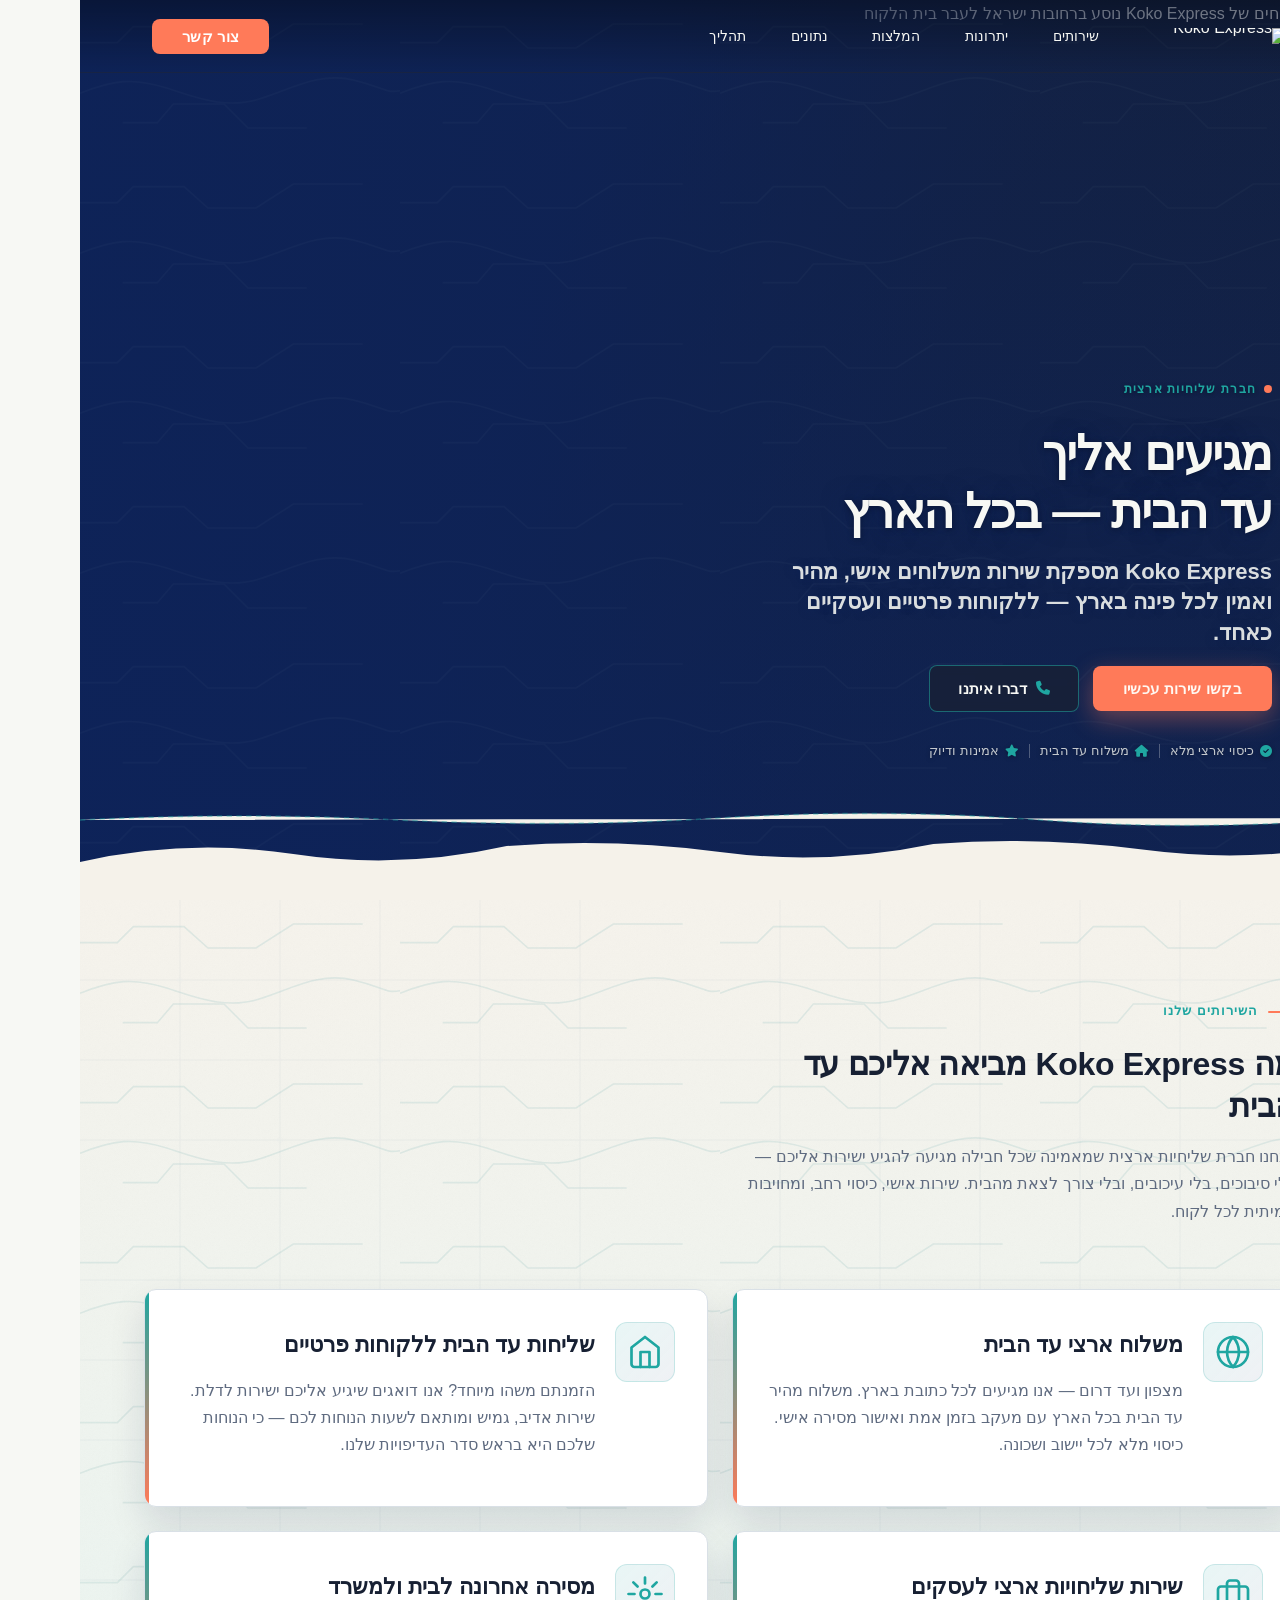
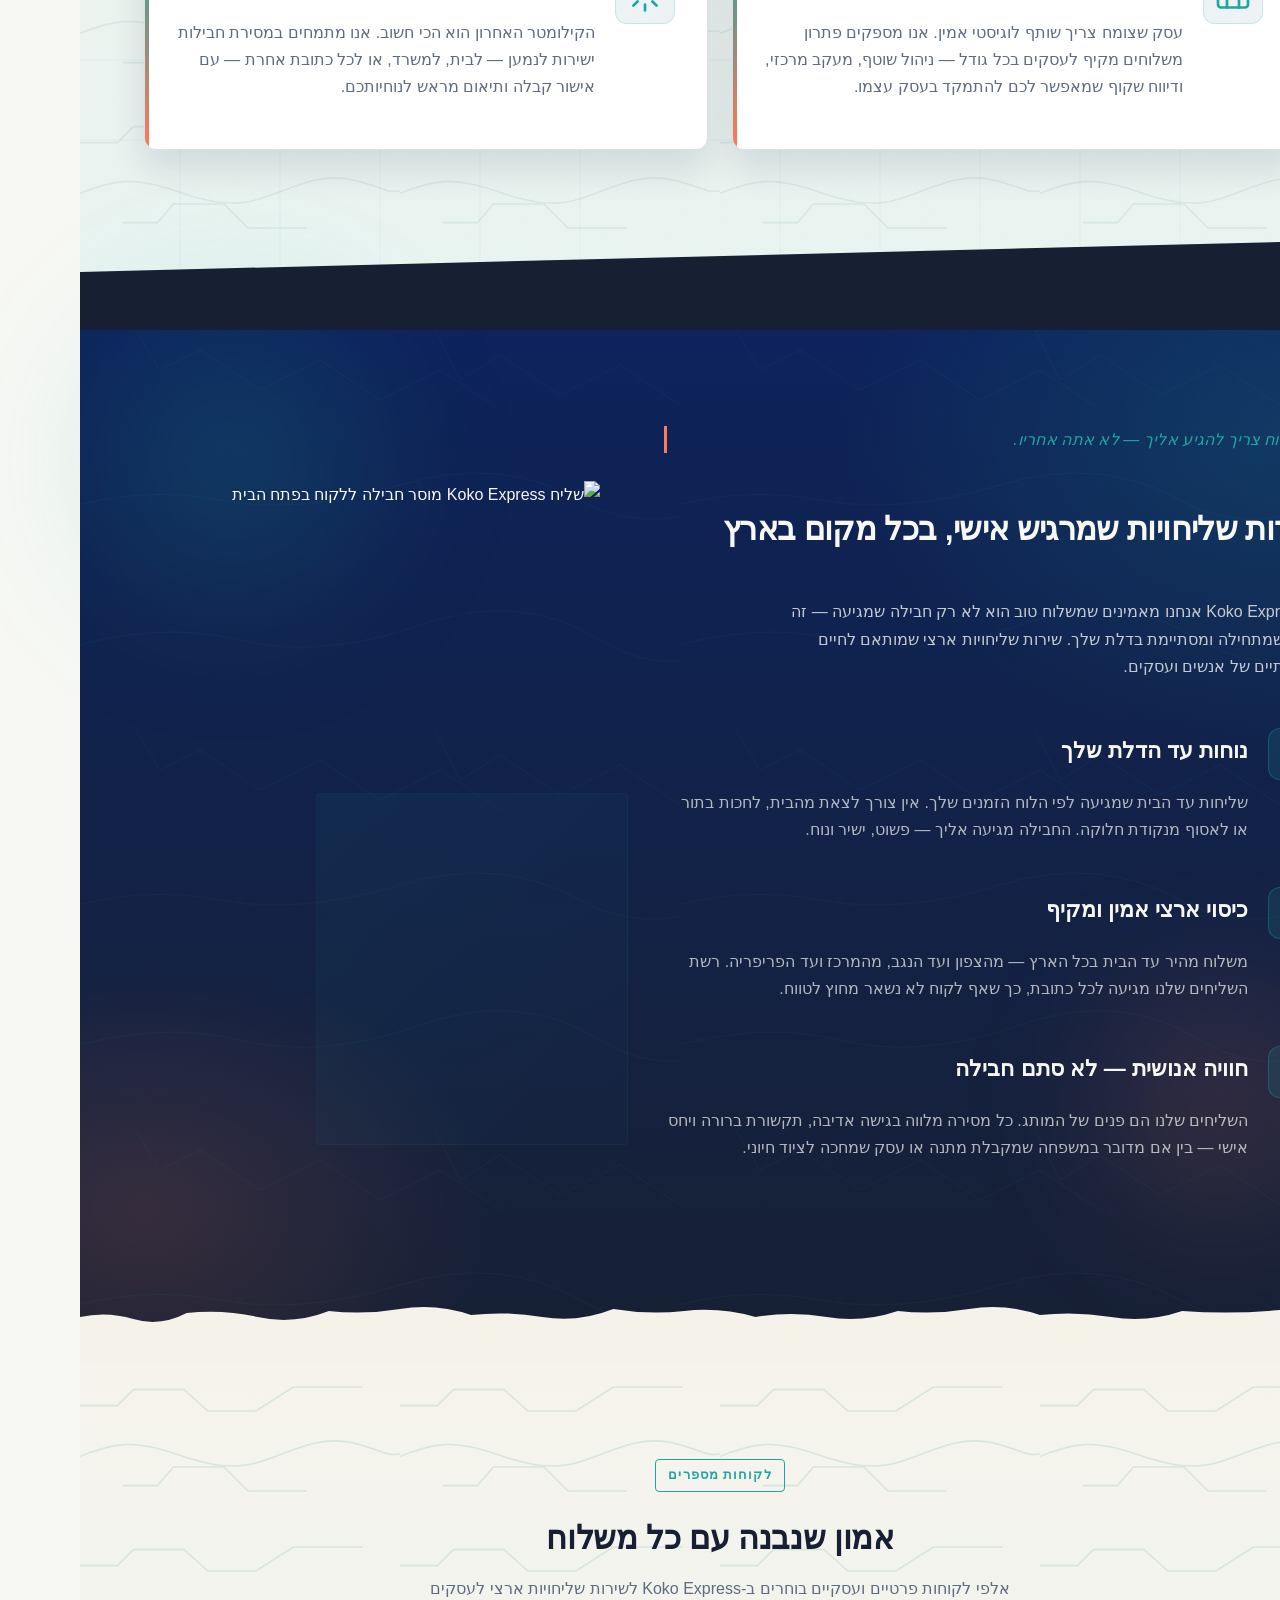
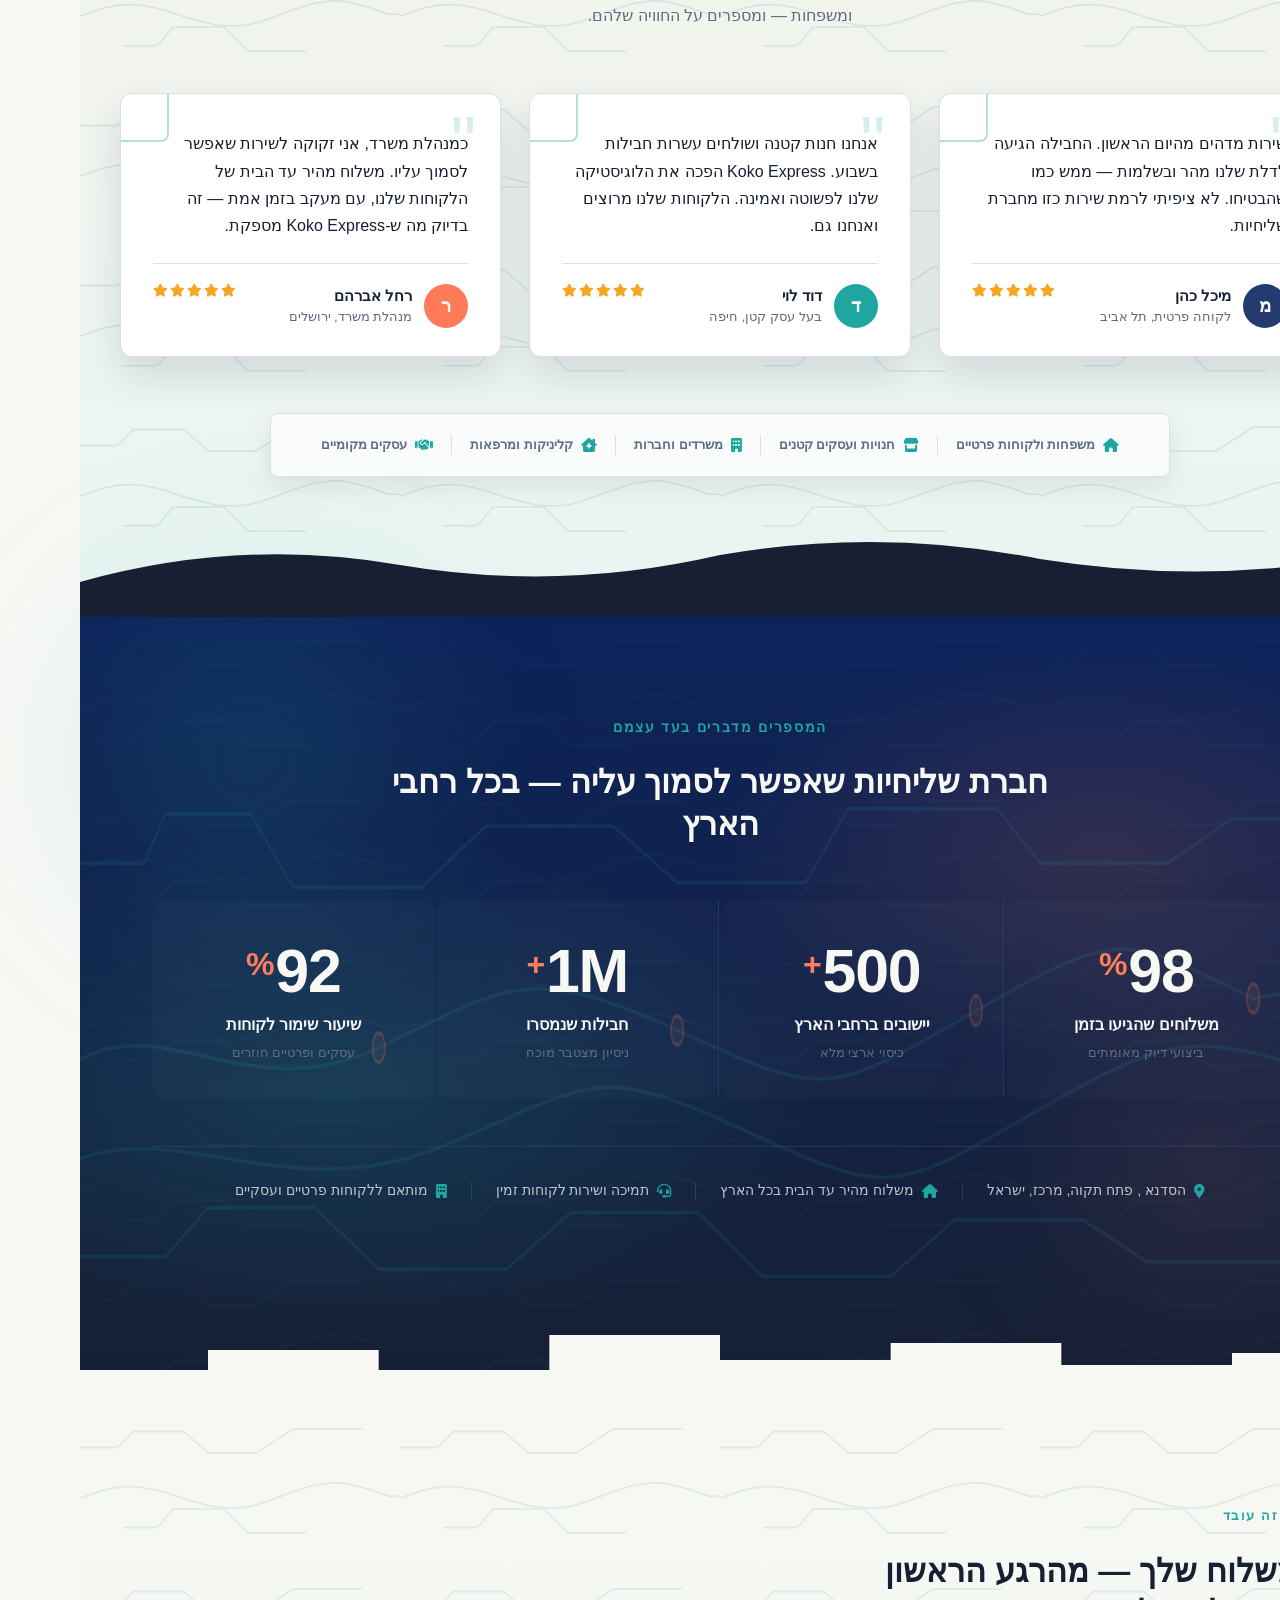
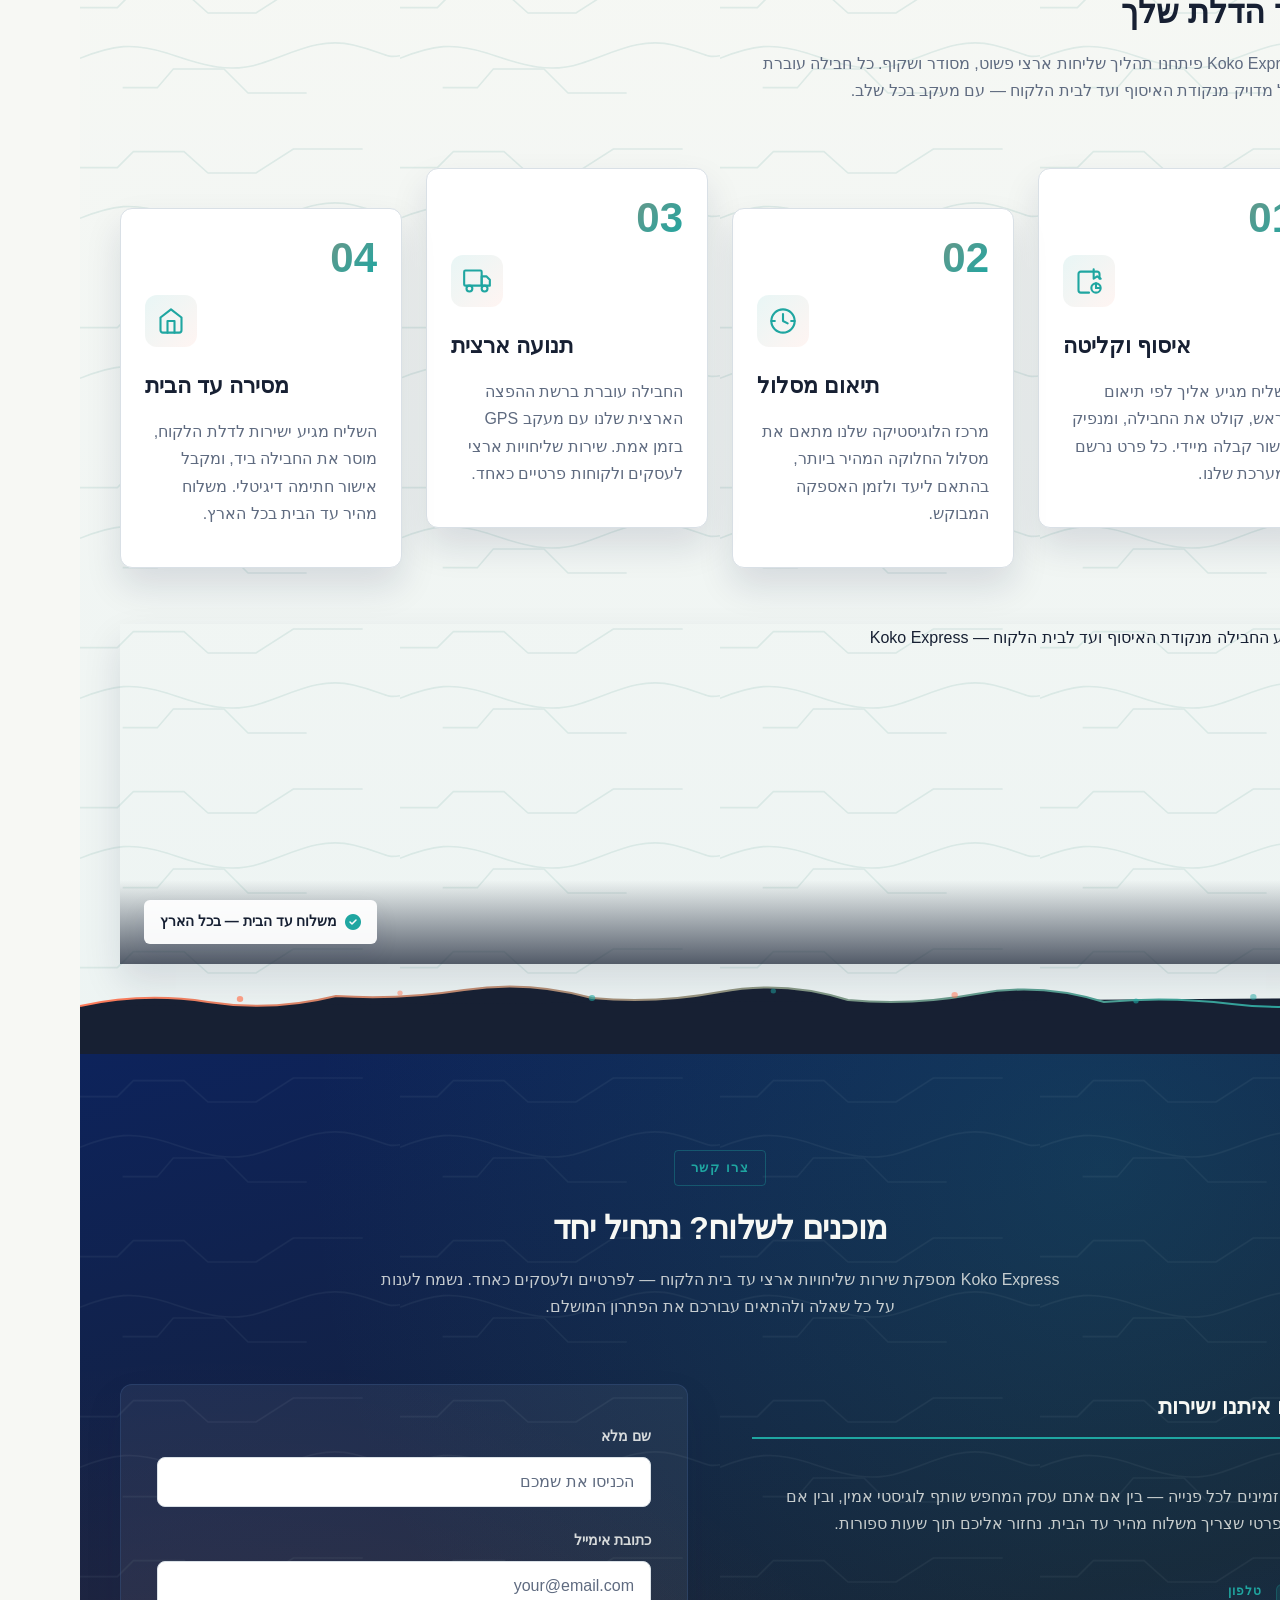
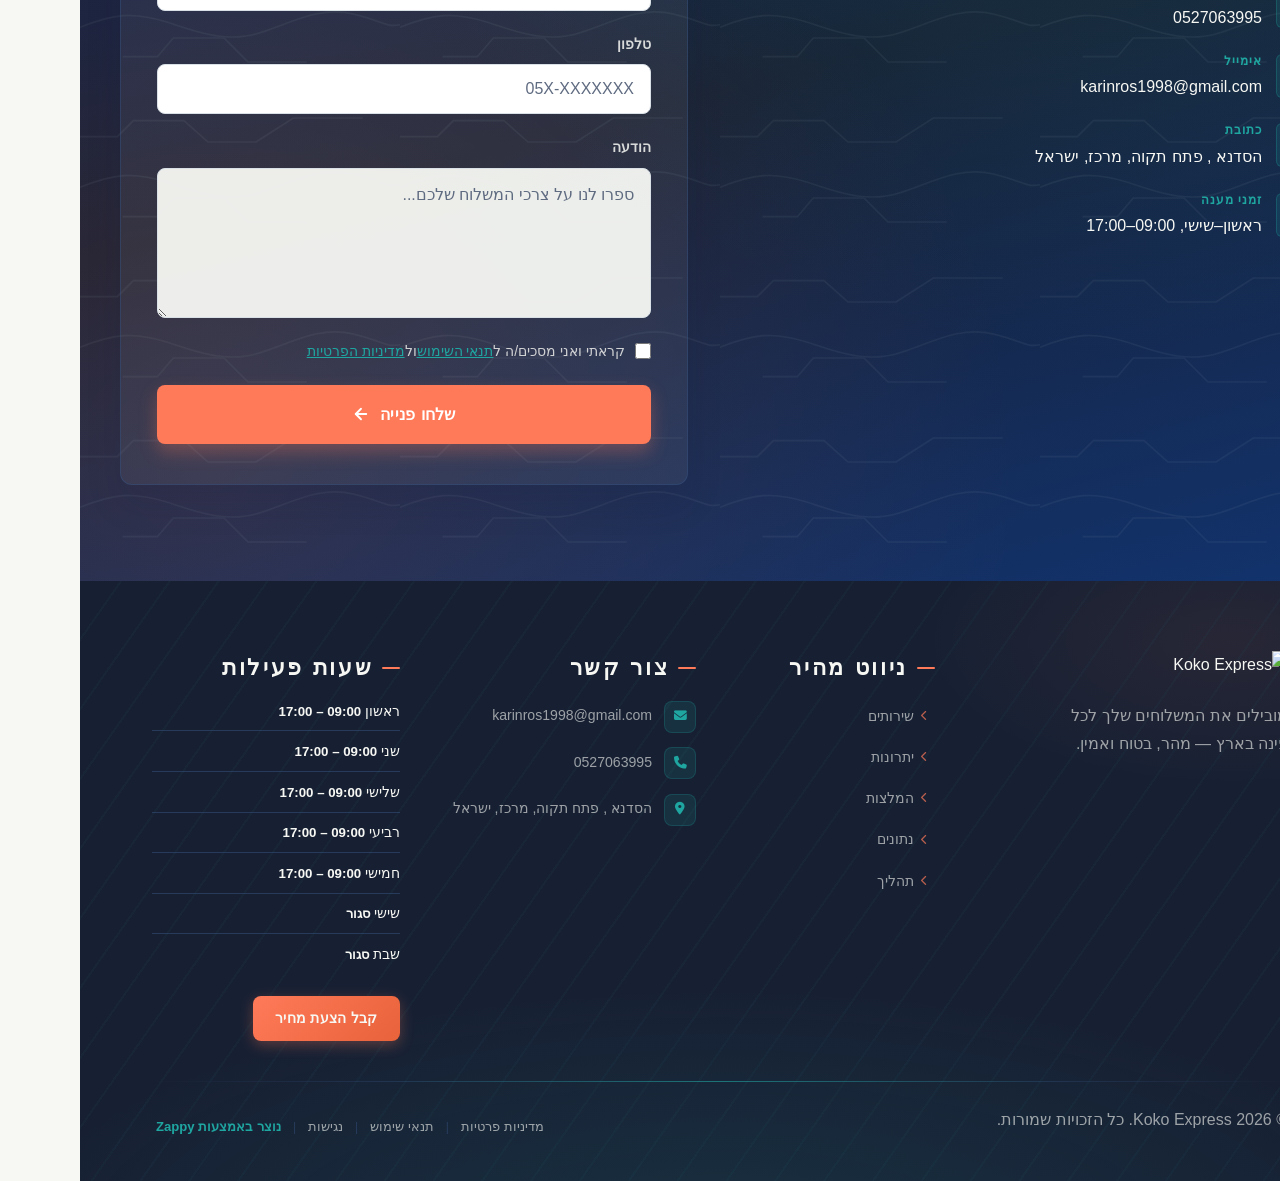
==== commit 9f8951d1: "Background sync: Progressive GitHub Sync" ====
--- a/public/index.html
+++ b/public/index.html
@@ -1 +1 @@
-<!doctype html><html dir="rtl" lang="he"><head><meta charset="UTF-8"><meta content="width=device-width,initial-scale=1" name="viewport"><meta content="index, follow" name="robots"><title>חברת שליחיות — Koko Express</title><meta content="Koko Express is a nationwide courier and delivery company that specializes in door-to-door delivery services across the country. The brand focuses on convenienc" name="description"><meta content="חברת שליחיות, שליחות עד הבית, שירות שליחויות ארצי לעסקים, משלוח מהיר עד הבית בכל הארץ" name="keywords"><link href="/assets/favicon.ico" rel="icon" type="image/x-icon"><link href="/assets/favicon-16x16.png" rel="icon" type="image/png" sizes="16x16"><link href="/assets/favicon-32x32.png" rel="icon" type="image/png" sizes="32x32"><link href="/assets/favicon-48x48.png" rel="icon" type="image/png" sizes="48x48"><link href="/assets/favicon-192x192.png" rel="icon" type="image/png" sizes="192x192"><link href="/assets/favicon-512x512.png" rel="icon" type="image/png" sizes="512x512"><link href="/assets/apple-touch-icon.png" rel="apple-touch-icon"><script>!function(){"use strict";var t="f1bfb1c4-74ef-4f84-8cb6-62afdc44b9e4",e="https://api.zappy5.com/api/analytics/track",a=18e5,n=2592e6,o=!0,i=!0,r=!0;var s=function(){var e="zappy_visitor_"+t,a=null;try{if(a=localStorage.getItem(e)){var o=JSON.parse(a),i=Date.now();if(i-o.created<n)return o.lastSeen=i,localStorage.setItem(e,JSON.stringify(o)),o.id}}catch(t){console.warn("Zappy Analytics: LocalStorage not available")}var r="zv_"+Date.now()+"_"+Math.random().toString(36).substr(2,9);try{localStorage.setItem(e,JSON.stringify({id:r,created:Date.now(),lastSeen:Date.now()}))}catch(t){}return r}(),c=function(){var e="zappy_session_"+t,n=null;try{if(n=sessionStorage.getItem(e)){var o=JSON.parse(n),i=Date.now();if(i-o.timestamp<a)return o.timestamp=i,sessionStorage.setItem(e,JSON.stringify(o)),o.id}}catch(t){console.warn("Zappy Analytics: SessionStorage not available")}var r="zs_"+Date.now()+"_"+Math.random().toString(36).substr(2,9);try{sessionStorage.setItem(e,JSON.stringify({id:r,timestamp:Date.now()}))}catch(t){}return r}();function l(a,n){n=n||{};var o={website_id:t,event_type:a,page_path:window.location.pathname,referrer:document.referrer||"direct",visitor_id:s,session_id:c,metadata:n};if(navigator.sendBeacon){var i=new Blob([JSON.stringify(o)],{type:"application/json"});navigator.sendBeacon(e,i)}else fetch(e,{method:"POST",headers:{"Content-Type":"application/json"},body:JSON.stringify(o),keepalive:!0}).catch(function(t){console.warn("Zappy Analytics: Failed to track event",t)})}o&&l("pageview",{title:document.title,url:window.location.href}),i&&document.addEventListener("click",function(t){var e=t.target;if("BUTTON"===e.tagName||e.closest("button")){var a="BUTTON"===e.tagName?e:e.closest("button");l("click",{element:"button",text:a.textContent.trim().substring(0,100),id:a.id||null,class:a.className||null})}else if("A"===e.tagName||e.closest("a")){var n="A"===e.tagName?e:e.closest("a");l("navigation",{element:"link",text:n.textContent.trim().substring(0,100),href:n.href,external:n.hostname!==window.location.hostname})}},!0),r&&document.addEventListener("submit",function(t){var e=t.target;l("form_submit",{form_id:e.id||null,form_name:e.name||null,form_action:e.action||null,form_method:e.method||"GET"})},!0);var d=Date.now();window.addEventListener("beforeunload",function(){l("page_unload",{time_on_page:Math.floor((Date.now()-d)/1e3),page_path:window.location.pathname})}),window.zappyAnalytics={track:l,getVisitorId:function(){return s},getSessionId:function(){return c}}}()</script><meta content="חברת שליחיות — Koko Express" property="og:title"><meta content="Koko Express is a nationwide courier and delivery company that specializes in door-to-door delivery services across the country. The brand focuses on convenienc" property="og:description"><meta content="summary_large_image" name="twitter:card"><meta content="חברת שליחיות — Koko Express" name="twitter:title"><meta content="Koko Express is a nationwide courier and delivery company that specializes in door-to-door delivery services across the country. The brand focuses on convenienc" name="twitter:description"><meta content="website" property="og:type"><meta content="he_IL" property="og:locale"><link href="https://cdnjs.cloudflare.com/ajax/libs/font-awesome/6.4.0/css/all.min.css" rel="stylesheet"><link href="/assets/favicon.ico" rel="icon" type="image/x-icon"><link href="/assets/favicon-16x16.png" rel="icon" type="image/png" sizes="16x16"><link href="/assets/favicon-32x32.png" rel="icon" type="image/png" sizes="32x32"><link href="/assets/favicon-48x48.png" rel="icon" type="image/png" sizes="48x48"><link href="/assets/favicon-192x192.png" rel="icon" type="image/png" sizes="192x192"><link href="/assets/favicon-512x512.png" rel="icon" type="image/png" sizes="512x512"><link href="/assets/apple-touch-icon.png" rel="apple-touch-icon"><link href="https://cdn.jsdelivr.net/npm/vanilla-cookieconsent@3/dist/cookieconsent.css" rel="stylesheet"><script src="https://cdn.jsdelivr.net/npm/vanilla-cookieconsent@3/dist/cookieconsent.umd.js"></script><script src="https://cdn.jsdelivr.net/gh/mickidum/acc_toolbar/acctoolbar/acctoolbar.min.js"></script><link href="/styles.css" rel="stylesheet"><style id="zappy-dropdown-submenu-styles">#navMenu li:has(.sub-menu),.nav-menu li:has(.sub-menu),.navbar li:has(.sub-menu),nav li:has(.sub-menu){position:relative}#navMenu .sub-menu,.nav-menu .sub-menu,.navbar .sub-menu,nav .sub-menu{display:block!important;position:absolute!important;top:100%;left:0;min-width:220px;background:#fff;border-radius:8px;box-shadow:0 8px 25px rgba(0,0,0,.15);padding:8px 0;opacity:0;visibility:hidden;transform:translateY(10px);transition:all .3s ease;z-index:1000;list-style:none;pointer-events:none}#navMenu li:hover>.sub-menu,.nav-menu li:hover>.sub-menu,.navbar li:hover>.sub-menu,nav li:hover>.sub-menu{opacity:1!important;visibility:visible!important;transform:translateY(0)!important;pointer-events:auto!important}.sub-menu li{list-style:none;margin:0;padding:0}.sub-menu a{display:block!important;padding:10px 16px!important;color:var(--text-dark,#333)!important;font-weight:500;text-decoration:none;white-space:nowrap;transition:background-color .2s}.sub-menu .zappy-nav-child>a{padding-left:28px!important;font-size:.9em!important;opacity:.85!important}[dir=rtl] .sub-menu .zappy-nav-child>a,html[lang=ar] .sub-menu .zappy-nav-child>a,html[lang=he] .sub-menu .zappy-nav-child>a{padding-left:10px!important;padding-right:28px!important}.sub-menu .zappy-nav-parent>a{font-weight:600!important}.sub-menu a:hover{background-color:#f5f5f5}[dir=rtl] .nav-menu .sub-menu,[dir=rtl] .navbar .sub-menu,[dir=rtl] nav .sub-menu,html[lang=ar] .nav-menu .sub-menu,html[lang=ar] .navbar .sub-menu,html[lang=ar] nav .sub-menu,html[lang=he] .nav-menu .sub-menu,html[lang=he] .navbar .sub-menu,html[lang=he] nav .sub-menu{left:auto!important;right:0!important}.sub-menu:empty,.sub-menu:not(:has(li)):not(:has(> a)),.sub-menu:not(:has(li:not(.zappy-hidden-menu-item))):not(:has(> a)){display:none!important;opacity:0!important;visibility:hidden!important;pointer-events:none!important}li:has(.menu-group-title):hover>.sub-menu{opacity:1!important;visibility:visible!important;transform:translateY(0)!important;pointer-events:auto!important}#navMenu>li>.menu-group-title,.nav-menu>li>.menu-group-title{display:inline-block;padding:.5rem 1rem;cursor:default;user-select:none}@media (max-width:768px){#navMenu .sub-menu,.nav-menu .sub-menu,.navbar .sub-menu,nav .sub-menu{position:static!important;transform:none!important;box-shadow:none!important;background:0 0!important;max-height:0;overflow:hidden;opacity:0;visibility:hidden;transition:max-height .3s ease,opacity .3s ease;padding:0!important;border-radius:0!important}#navMenu .sub-menu.mobile-expanded,.nav-menu .sub-menu.mobile-expanded,.navbar .sub-menu.mobile-expanded{max-height:none!important;overflow-y:visible!important;opacity:1!important;visibility:visible!important;padding:8px 0 8px 16px!important}[dir=rtl] .sub-menu.mobile-expanded,html[lang=he] .sub-menu.mobile-expanded{padding:8px 16px 8px 0!important}#navMenu li:hover>.sub-menu,.nav-menu li:hover>.sub-menu,.navbar li:hover>.sub-menu,nav li:hover>.sub-menu{opacity:0;visibility:hidden;pointer-events:none}#navMenu li>.sub-menu.mobile-expanded,.nav-menu li>.sub-menu.mobile-expanded,.navbar li>.sub-menu.mobile-expanded,nav li>.sub-menu.mobile-expanded{opacity:1!important;visibility:visible!important;pointer-events:auto!important}#navMenu li:has(.sub-menu),.nav-menu li:has(.sub-menu),.navbar li:has(.sub-menu),nav li:has(.sub-menu){display:flex!important;flex-wrap:wrap!important;align-items:center!important;position:relative!important;min-height:44px!important}#navMenu li:has(.sub-menu)>a,.nav-menu li:has(.sub-menu)>a,.navbar li:has(.sub-menu)>a,nav li:has(.sub-menu)>a{flex:1!important;min-width:0!important}#navMenu li:has(.sub-menu)>.menu-group-title,.nav-menu li:has(.sub-menu)>.menu-group-title,.navbar li:has(.sub-menu)>.menu-group-title,nav li:has(.sub-menu)>.menu-group-title{flex:1!important;min-width:0!important;padding:0!important;line-height:inherit!important}#navMenu li:has(.sub-menu)>.sub-menu,.nav-menu li:has(.sub-menu)>.sub-menu,.navbar li:has(.sub-menu)>.sub-menu,nav li:has(.sub-menu)>.sub-menu{flex-basis:100%!important;width:100%!important}#navMenu li:has(.sub-menu)>a [class*=arrow],#navMenu li:has(.sub-menu)>a [class*=chevron],.nav-menu li:has(.sub-menu)>a .fa-angle-down,.nav-menu li:has(.sub-menu)>a .fa-chevron-down,.nav-menu li:has(.sub-menu)>a [class*=arrow],.nav-menu li:has(.sub-menu)>a [class*=chevron],nav li:has(.sub-menu)>a [class*=arrow],nav li:has(.sub-menu)>a [class*=chevron]{display:none!important;visibility:hidden!important}.mobile-submenu-toggle{display:flex!important;align-items:center!important;justify-content:center!important;width:44px!important;height:auto!important;background:0 0!important;border:none!important;cursor:pointer!important;color:var(--text-dark)!important;position:static!important;flex-shrink:0!important;align-self:stretch!important;z-index:2!important;padding:0!important;margin:0!important}.mobile-submenu-toggle::after{content:''!important;width:0!important;height:0!important;border-left:6px solid transparent!important;border-right:6px solid transparent!important;border-top:7px solid currentColor!important;transition:transform .3s ease!important}.mobile-submenu-toggle.expanded::after{transform:rotate(180deg)!important}.sub-menu a{padding:10px 0!important;display:block!important;color:var(--text-dark)!important;white-space:normal!important}.sub-menu .zappy-nav-child>a{padding-left:28px!important;font-size:.9em!important;opacity:.85!important}[dir=rtl] .sub-menu .zappy-nav-child>a,html[lang=ar] .sub-menu .zappy-nav-child>a,html[lang=he] .sub-menu .zappy-nav-child>a{padding-left:0!important;padding-right:28px!important}.sub-menu .zappy-nav-parent>a{font-weight:600!important}#navMenu.active,.nav-menu.active{max-width:100vw!important;overflow-x:hidden!important;box-sizing:border-box!important}.navbar .sub-menu li a,.zappy-products-dropdown .sub-menu a,nav.navbar .sub-menu li a{color:var(--text-dark)!important}}@media (min-width:769px){.mobile-submenu-toggle{display:none!important}}</style><style id="mobile-lang-menu-deployed-css">@media (max-width:768px){.lang-switcher,.nav-container .lang-switcher,.nav-cta-container .lang-switcher,.nav-ecommerce-icons .lang-switcher,.nav-icons-left .lang-switcher,.navbar .lang-switcher,.navbar .nav-cta-container .lang-switcher{display:none!important}.mobile-lang-menu{width:100%;border-top:1px solid rgba(128,128,128,.2);padding:8px 0 0 0;margin-top:8px}.mobile-lang-toggle{display:flex!important;align-items:center;justify-content:space-between;width:100%;padding:12px 16px;background:0 0;border:none;cursor:pointer;font-size:15px;color:inherit;font-family:inherit}.mobile-lang-toggle::after{content:'';display:inline-block;width:8px;height:8px;border-right:2px solid currentColor;border-bottom:2px solid currentColor;transform:rotate(45deg);transition:transform .3s ease;margin-left:8px}.mobile-lang-toggle.expanded::after{transform:rotate(-135deg)}.mobile-lang-options{max-height:0;overflow:hidden;transition:max-height .3s ease}.mobile-lang-options.expanded{max-height:300px}.mobile-lang-option{display:flex!important;align-items:center;gap:10px;padding:10px 24px;text-decoration:none;color:inherit;font-size:14px;font-family:inherit}.mobile-lang-option:hover{background:rgba(128,128,128,.1)}.mobile-lang-option.active{font-weight:600;opacity:.7;pointer-events:none}.mobile-lang-option img{width:20px;height:20px;border-radius:50%}}@media (min-width:769px){.mobile-lang-menu{display:none!important}}</style><style id="zappy-widget-visibility">#mic-access-tool-box,#mic-access-tool-general-button,#mic-init-access-tool #mic-access-tool-box,#mic-init-access-tool #mic-access-tool-general-button,#mic-init-access-tool .mic-access-tool-general-button,._access-icon,._access-menu,.mic-access-tool-box,.mic-access-tool-general-button,div[id*=mic-access-tool-box]{display:none!important;visibility:hidden!important;opacity:0!important;pointer-events:none!important}</style></head><body><nav class="navbar" dir="rtl"><button class="mobile-toggle" aria-label="Menu" id="mobileToggle"><svg viewBox="0 0 24 24" fill="none" height="24" width="24" class="hamburger-icon"><path d="M3 12h18M3 6h18M3 18h18" stroke="currentColor" stroke-width="2" stroke-linecap="round"></path></svg><svg viewBox="0 0 24 24" fill="none" height="24" width="24" class="close-icon" style="display:none"><path d="M18 6L6 18M6 6l12 12" stroke="currentColor" stroke-width="2" stroke-linecap="round"></path></svg></button><button class="phone-header-btn" aria-label="Call" data-phone="0527063995"><svg viewBox="0 0 24 24" fill="currentColor" height="20" width="20"><path d="M22 16.92v3a2 2 0 0 1-2.18 2 19.79 19.79 0 0 1-8.63-3.07 19.5 19.5 0 0 1-6-6 19.79 19.79 0 0 1-3.07-8.67A2 2 0 0 1 4.11 2h3a2 2 0 0 1 2 1.72 12.84 12.84 0 0 0 .7 2.81 2 2 0 0 1-.45 2.11L8.09 9.91a16 16 0 0 0 6 6l1.27-1.27a2 2 0 0 1 2.11-.45 12.84 12.84 0 0 0 2.81.7A2 2 0 0 1 22 16.92z"></path></svg></button><div class="nav-container"><div class="nav-right-group"><div class="nav-brand"><a href="/" class="logo-link"><img alt="Koko Express" src="/assets/business-logo.webp" class="logo"></a></div><ul class="nav-menu" id="navMenu"><li><a href="#services">שירותים</a></li><li><a href="#benefits">יתרונות</a></li><li><a href="#testimonials">המלצות</a></li><li><a href="#stats">נתונים</a></li><li><a href="#process">תהליך</a></li></ul></div><div class="nav-cta-container"><a href="#contact" class="nav-cta-btn">צור קשר</a></div></div></nav><script>window.addEventListener("load",function(){const e=document.querySelector(".navbar, nav, header");if(!e)return void console.log("[Navbar] Navbar element not found");let t=document.getElementById("mobileToggle")||document.querySelector(".mobile-toggle")||document.querySelector(".hamburger")||document.querySelector(".hamburger-menu")||document.querySelector(".menu-toggle")||document.querySelector(".burger-menu")||document.querySelector('[aria-label="Menu"]')||document.querySelector('[aria-label="תפריט"]');const o=document.querySelector(".phone-header-btn"),n=window.getComputedStyle(e);let r=n.backgroundColor;if(console.log("[Navbar] Initial navbar background:",r),"transparent"===r||"rgba(0, 0, 0, 0)"===r||r.startsWith("rgba")&&r.includes(", 0)")){const e=n.backgroundImage;if(e&&"none"!==e)console.log("[Navbar] Navbar has background image/gradient, using dark text"),r="rgb(240, 240, 240)";else{const e=window.getComputedStyle(document.body).backgroundColor;console.log("[Navbar] Navbar transparent, using body background:",e),r=e}}const i=r.match(/\d+/g);if(i&&i.length>=3){const e=(.299*parseInt(i[0])+.587*parseInt(i[1])+.114*parseInt(i[2]))/255;console.log("[Navbar] Mobile button colors preserved from Claude CSS (luminance:",e.toFixed(2)+")");const n=document.createElement("style");n.id="zappy-mobile-nav-fix";document.documentElement.lang;document.documentElement.dir,n.textContent='\n        /* Hide mobile buttons on desktop, show only on mobile */\n        @media (min-width: 769px) {\n          .mobile-toggle,\n          .phone-header-btn {\n            display: none !important;\n          }\n        }\n        \n        /* Show and position mobile buttons correctly on mobile */\n        @media (max-width: 768px) {\n          .mobile-toggle,\n          .phone-header-btn {\n            position: absolute !important;\n            top: 50% !important;\n            transform: translateY(-50%) !important;\n            z-index: 1001 !important;\n            display: flex !important;\n            align-items: center !important;\n            justify-content: center !important;\n            width: 36px !important;\n            height: 36px !important;\n            border-radius: 50% !important;\n            border: none !important;\n            cursor: pointer !important;\n            padding: 6px !important;\n            background: none !important;\n            color: var(--nav-text, var(--text-dark)) !important;\n          }\n          \n          /* LTR positioning (default): hamburger LEFT, phone RIGHT */\n          html:not([dir="rtl"]):not([lang="he"]):not([lang="ar"]) .mobile-toggle,\n          html[dir="ltr"] .mobile-toggle {\n            left: 12px !important;\n            right: auto !important;\n          }\n          html:not([dir="rtl"]):not([lang="he"]):not([lang="ar"]) .phone-header-btn,\n          html[dir="ltr"] .phone-header-btn {\n            right: 12px !important;\n            left: auto !important;\n          }\n          \n          /* RTL positioning: hamburger RIGHT, phone LEFT */\n          html[dir="rtl"] .mobile-toggle,\n          html[lang="he"] .mobile-toggle,\n          html[lang="ar"] .mobile-toggle {\n            right: 12px !important;\n            left: auto !important;\n          }\n          html[dir="rtl"] .phone-header-btn,\n          html[lang="he"] .phone-header-btn,\n          html[lang="ar"] .phone-header-btn {\n            left: 12px !important;\n            right: auto !important;\n          }\n          \n          /* CRITICAL: Ensure nav-container has min-height on mobile */\n          /* All children are positioned absolutely/fixed on mobile, so height:auto collapses to 0 */\n          .nav-container {\n            min-height: 70px !important;\n            position: relative !important;\n          }\n          \n          /* Ensure SVG icons are properly sized and inherit color */\n          .mobile-toggle svg,\n          .phone-header-btn svg {\n            width: 24px !important;\n            height: 24px !important;\n            /* Don\'t force display - let JavaScript control hamburger/close toggle */\n          }\n          \n          /* Reset nav-cta-container on mobile - remove desktop box-shadow/padding */\n          /* that creates a visible ghost box when CTA button is hidden */\n          .nav-cta-container {\n            box-shadow: none !important;\n            padding: 0 !important;\n          }\n          \n          /* Hide nav-cta-container entirely on mobile when there\'s no lang-switcher */\n          /* (only the CTA button is inside, and it\'s hidden on mobile) */\n          .nav-cta-container:not(:has(.lang-switcher)) {\n            display: none !important;\n          }\n          \n          /* CRITICAL: Prevent hero image fade gradient from bleeding over headline text */\n          /* The .image-fade-gradient has bottom: -30px (extends below parent) */\n          /* On mobile stacked layout, this overlaps the h1 text below the image */\n          .hero-image-column {\n            overflow: hidden !important;\n          }\n          .image-fade-gradient {\n            bottom: 0 !important;\n          }\n          \n          /* Hide desktop language switcher on mobile - hamburger menu handles it */\n          /* High specificity to override stored CSS */\n          .lang-switcher,\n          .nav-cta-container .lang-switcher,\n          .nav-container .lang-switcher,\n          .navbar .lang-switcher,\n          .navbar .nav-cta-container .lang-switcher {\n            display: none !important;\n          }\n        }\n      ';const r=document.getElementById("zappy-mobile-nav-fix");r&&r.remove(),document.head.appendChild(n),console.log("[Navbar] Critical CSS injected for mobile nav positioning");const l=window.innerWidth<=768;if(t){const e=t.querySelector(".hamburger-icon"),o=t.querySelector(".close-icon");e&&(e.style.setProperty("width","24px","important"),e.style.setProperty("height","24px","important"),e.style.setProperty("display","block","important")),o&&(o.style.setProperty("width","24px","important"),o.style.setProperty("height","24px","important"),o.style.setProperty("display","none","important")),l?(t.style.setProperty("position","absolute","important"),t.style.setProperty("top","50%","important"),t.style.setProperty("transform","translateY(-50%)","important"),t.style.setProperty("z-index","1001","important"),t.style.removeProperty("left"),t.style.removeProperty("right"),console.log("[Navbar] Mobile toggle positioning applied (mobile viewport)")):(t.style.removeProperty("position"),t.style.removeProperty("top"),t.style.removeProperty("transform"),t.style.removeProperty("z-index"),t.style.removeProperty("left"),t.style.removeProperty("right"),console.log("[Navbar] Desktop viewport - cleared mobile toggle inline positioning"))}if(o){const e=o.querySelector("svg");e&&(e.style.width="24px",e.style.height="24px",e.setAttribute("width","24"),e.setAttribute("height","24")),l?(o.style.setProperty("position","absolute","important"),o.style.setProperty("top","50%","important"),o.style.setProperty("transform","translateY(-50%)","important"),o.style.setProperty("z-index","1001","important"),o.style.removeProperty("left"),o.style.removeProperty("right"),console.log("[Navbar] Phone button positioning applied (mobile viewport)")):(o.style.removeProperty("position"),o.style.removeProperty("top"),o.style.removeProperty("transform"),o.style.removeProperty("z-index"),o.style.removeProperty("left"),o.style.removeProperty("right"),console.log("[Navbar] Desktop viewport - cleared phone button inline positioning"))}}else console.log("[Navbar] Could not parse background color:",r);t=document.getElementById("mobileToggle")||document.querySelector(".mobile-toggle")||document.querySelector(".hamburger")||document.querySelector(".hamburger-menu")||document.querySelector(".menu-toggle")||document.querySelector(".burger-menu")||document.querySelector('[aria-label="Menu"]')||document.querySelector('[aria-label="תפריט"]');const l=document.getElementById("navMenu")||document.querySelector(".nav-menu")||document.querySelector(".nav-links")||document.querySelector("nav ul:not(.submenu)");if(!t||!l)return void console.log("[Navbar] Mobile toggle or menu not found:",{toggle:!!t,menu:!!l});l.id||(l.id="navMenu"),console.log("[Navbar] Initializing mobile menu...");const a=t.cloneNode(!0);t.parentNode.replaceChild(a,t),a.addEventListener("click",function(e){e.preventDefault(),e.stopPropagation();const t=this.querySelector(".hamburger-icon"),o=this.querySelector(".close-icon");l.classList.contains("active")?(l.classList.remove("active"),t&&t.style.setProperty("display","block","important"),o&&o.style.setProperty("display","none","important"),document.body.style.overflow="",console.log("[Navbar] Menu closed")):(l.classList.add("active"),t&&t.style.setProperty("display","none","important"),o&&o.style.setProperty("display","block","important"),document.body.style.overflow="hidden",console.log("[Navbar] Menu opened"))}),l.querySelectorAll("a").forEach(function(e){e.addEventListener("click",function(){if("#"===this.getAttribute("href"))return;const e=a.querySelector(".hamburger-icon"),t=a.querySelector(".close-icon");l.classList.remove("active"),e&&e.style.setProperty("display","block","important"),t&&t.style.setProperty("display","none","important"),document.body.style.overflow="",console.log("[Navbar] Menu closed (link clicked)")})});var s=l.querySelectorAll(".dropdown-toggle");s.forEach(function(e){e.addEventListener("click",function(e){e.preventDefault(),e.stopPropagation();var t=this.closest(".nav-dropdown");t&&(t.parentNode.querySelectorAll(".nav-dropdown.open").forEach(function(e){e!==t&&e.classList.remove("open")}),t.classList.toggle("open"),console.log("[Navbar] Dropdown toggled:",t.classList.contains("open")?"open":"closed"))})}),document.addEventListener("click",function(e){e.target.closest(".nav-dropdown")||document.querySelectorAll(".nav-dropdown.open").forEach(function(e){e.classList.remove("open")})}),console.log("[Navbar] Dropdown handlers initialized for "+s.length+" dropdowns"),o&&o.addEventListener("click",function(){const e=document.querySelectorAll('a[href^="tel:"]'),t=e.length>0?e[0].getAttribute("href").replace("tel:",""):"0527063995";window.location.href="tel:"+t,console.log("[Navbar] Phone button clicked")}),console.log("[Navbar] Mobile menu initialized successfully");const p=function(){const e=document.querySelector(".whatsapp-float");e&&(window.innerWidth>=769?(e.style.setProperty("display","none","important"),e.style.setProperty("visibility","hidden","important"),e.style.setProperty("opacity","0","important"),e.style.setProperty("pointer-events","none","important"),console.log("[WhatsApp] Button hidden on desktop")):(e.style.removeProperty("display"),e.style.removeProperty("visibility"),e.style.removeProperty("opacity"),e.style.removeProperty("pointer-events"),console.log("[WhatsApp] Button visible on mobile")))};let c;p(),window.addEventListener("resize",function(){clearTimeout(c),c=setTimeout(p,100)})})</script><main><section class="index-hero-section" data-layout-spec="בית-hero" dir="rtl" id="hero" data-hero-type="fullscreen-scrim"><div class="index-hero-bg"><img alt="רכב משלוחים של Koko Express נוסע ברחובות ישראל לעבר בית הלקוח" src="/assets/site-index-hero-image-1.webp" data-context="Cinematic wide-angle photograph of a branded Koko Express delivery van driving through a dynamic scene that blends urban city streets, neighborhood roads, and residential homes in Israel. The vehicle is modern and prominently branded in deep indigo and teal colors with a coral accent stripe. The atmosphere is golden-hour cinematic with warm sunset light casting long shadows. The background shows recognizable Israeli urban and suburban landscape transitioning from city buildings to residential neighborhoods. The overall mood is professional, trustworthy, and in motion — conveying nationwide reach and door-to-door delivery. Deep indigo-to-teal color grading with warm coral accents in the light." data-placeholder="index-hero-image-1" height="860" width="1440" data-element-id="img-1777136992085-b9yjfewb2" data-element-type="image" data-hero-background="true" data-hero-bg="true"></div><div class="index-hero-scrim" aria-hidden="true"></div><div class="index-hero-texture" aria-hidden="true"></div><div class="index-hero-content-wrapper"><div class="index-hero-content"><div class="index-hero-eyebrow"><span class="index-hero-eyebrow-dot" aria-hidden="true"></span><span>חברת שליחיות ארצית</span></div><h1 class="index-hero-h1">מגיעים אליך<br>עד הבית — בכל הארץ</h1><h3 class="index-hero-subtitle">Koko Express מספקת שירות משלוחים אישי, מהיר ואמין לכל פינה בארץ — ללקוחות פרטיים ועסקיים כאחד.</h3><div class="index-hero-ctas"><a href="#contact" class="index-hero-btn-primary" style="outline:none" data-element-id="btn-1777136992079-9v9yj2ciq" data-element-type="button" data-native-element="true">בקשו שירות עכשיו</a><a href="tel:0527063995" class="btn-primary btn index-hero-btn-secondary" style="outline:none;border-color:rgb(26, 32, 51) !important;color:rgb(255, 255, 255) !important;background-color:rgb(26, 32, 51) !important;background-image:none !important" data-element-id="btn-1777136992079-xy2qtv916" data-element-type="button" data-native-element="true"><i class="fa-solid fa-phone" aria-hidden="true"></i><span>דברו איתנו</span></a></div><div class="index-hero-trust"><span class="index-hero-trust-item"><i class="fa-solid fa-circle-check" aria-hidden="true" data-element-id="icon-1777136992083-aq0lbxupf" data-element-type="icon" data-icon-type="fontawesome"></i>כיסוי ארצי מלא</span><span class="index-hero-trust-divider" aria-hidden="true"></span><span class="index-hero-trust-item"><i class="fa-solid fa-house" aria-hidden="true" data-element-id="icon-1777136992083-3hzr8t79i" data-element-type="icon" data-icon-type="fontawesome"></i>משלוח עד הבית</span><span class="index-hero-trust-divider" aria-hidden="true"></span><span class="index-hero-trust-item"><i class="fa-star fa-solid" aria-hidden="true" data-element-id="icon-1777136992083-c60yoeglm" data-element-type="icon" data-icon-type="fontawesome"></i>אמינות ודיוק</span></div></div></div><div class="index-hero-divider-wrapper"><svg viewBox="0 0 1440 20" xmlns="http://www.w3.org/2000/svg" aria-hidden="true" data-no-icon-edit="true" preserveAspectRatio="none" class="index-hero-route-line"><path d="M0,10 Q180,2 360,10 T720,8 T1080,10 T1440,8" stroke="rgba(31,166,161,0.45)" stroke-width="1.5" fill="#F5F2EA" stroke-dasharray="6 5"></path></svg><svg viewBox="0 0 1440 90" xmlns="http://www.w3.org/2000/svg" aria-hidden="true" data-no-icon-edit="true" preserveAspectRatio="none" class="index-hero-wave"><path d="M0,90 L0,52 Q120,28 240,44 T480,36 Q600,28 720,42 T960,34 Q1080,26 1200,40 T1440,32 L1440,90 Z" fill="#F5F2EA"></path></svg></div></section><section class="index-services-section" data-layout-spec="בית-services" dir="rtl" id="services"><div class="index-services-section__texture" aria-hidden="true"></div><div class="index-services-section__route-lines" aria-hidden="true"></div><div class="index-services-section__container"><div class="index-services-section__intro"><span class="index-services-section__label">השירותים שלנו</span><h2 class="index-services-section__heading">מה Koko Express מביאה אליכם עד הבית</h2><p class="index-services-section__subtext">אנחנו חברת שליחיות ארצית שמאמינה שכל חבילה מגיעה להגיע ישירות אליכם — בלי סיבוכים, בלי עיכובים, ובלי צורך לצאת מהבית. שירות אישי, כיסוי רחב, ומחויבות אמיתית לכל לקוח.</p></div><div class="index-services-section__grid"><article class="index-services-section__card"><div class="index-services-section__card-icon"><svg viewBox="0 0 24 24" xmlns="http://www.w3.org/2000/svg" aria-hidden="true" fill="none" height="36" stroke="currentColor" stroke-linecap="round" stroke-linejoin="round" stroke-width="1.8" width="36" data-element-type="icon" data-icon-type="svg"><circle cx="12" cy="12" r="10"></circle><path d="M2 12h20"></path><path d="M12 2a15.3 15.3 0 0 1 4 10 15.3 15.3 0 0 1-4 10 15.3 15.3 0 0 1-4-10 15.3 15.3 0 0 1 4-10z"></path></svg></div><div class="index-services-section__card-body"><h3 class="index-services-section__card-title">משלוח ארצי עד הבית</h3><p class="index-services-section__card-desc">מצפון ועד דרום — אנו מגיעים לכל כתובת בארץ. משלוח מהיר עד הבית בכל הארץ עם מעקב בזמן אמת ואישור מסירה אישי. כיסוי מלא לכל יישוב ושכונה.</p></div></article><article class="index-services-section__card"><div class="index-services-section__card-icon"><svg viewBox="0 0 24 24" xmlns="http://www.w3.org/2000/svg" aria-hidden="true" fill="none" height="36" stroke="currentColor" stroke-linecap="round" stroke-linejoin="round" stroke-width="1.8" width="36" data-element-type="icon" data-icon-type="svg"><path d="M3 9l9-7 9 7v11a2 2 0 0 1-2 2H5a2 2 0 0 1-2-2z"></path><polyline points="9 22 9 12 15 12 15 22"></polyline></svg></div><div class="index-services-section__card-body"><h3 class="index-services-section__card-title">שליחות עד הבית ללקוחות פרטיים</h3><p class="index-services-section__card-desc">הזמנתם משהו מיוחד? אנו דואגים שיגיע אליכם ישירות לדלת. שירות אדיב, גמיש ומותאם לשעות הנוחות לכם — כי הנוחות שלכם היא בראש סדר העדיפויות שלנו.</p></div></article><article class="index-services-section__card"><div class="index-services-section__card-icon"><svg viewBox="0 0 24 24" xmlns="http://www.w3.org/2000/svg" aria-hidden="true" fill="none" height="36" stroke="currentColor" stroke-linecap="round" stroke-linejoin="round" stroke-width="1.8" width="36" data-element-type="icon" data-icon-type="svg"><rect height="14" rx="2" width="20" x="2" y="7" ry="2"></rect><path d="M16 21V5a2 2 0 0 0-2-2h-4a2 2 0 0 0-2 2v16"></path></svg></div><div class="index-services-section__card-body"><h3 class="index-services-section__card-title">שירות שליחויות ארצי לעסקים</h3><p class="index-services-section__card-desc">עסק שצומח צריך שותף לוגיסטי אמין. אנו מספקים פתרון משלוחים מקיף לעסקים בכל גודל — ניהול שוטף, מעקב מרכזי, ודיווח שקוף שמאפשר לכם להתמקד בעסק עצמו.</p></div></article><article class="index-services-section__card"><div class="index-services-section__card-icon"><svg viewBox="0 0 24 24" xmlns="http://www.w3.org/2000/svg" aria-hidden="true" fill="none" height="36" stroke="currentColor" stroke-linecap="round" stroke-linejoin="round" stroke-width="1.8" width="36" data-element-type="icon" data-icon-type="svg"><circle cx="12" cy="12" r="3"></circle><path d="M12 1v4M12 19v4M4.22 4.22l2.83 2.83M16.95 16.95l2.83 2.83M1 12h4M19 12h4M4.22 19.78l2.83-2.83M16.95 7.05l2.83-2.83"></path></svg></div><div class="index-services-section__card-body"><h3 class="index-services-section__card-title">מסירה אחרונה לבית ולמשרד</h3><p class="index-services-section__card-desc">הקילומטר האחרון הוא הכי חשוב. אנו מתמחים במסירת חבילות ישירות לנמען — לבית, למשרד, או לכל כתובת אחרת — עם אישור קבלה ותיאום מראש לנוחיותכם.</p></div></article></div></div><div class="index-services-section__divider-wrapper"><svg viewBox="0 0 1200 90" xmlns="http://www.w3.org/2000/svg" aria-hidden="true" data-no-icon-edit="true" preserveAspectRatio="none"><path d="M0,90 L0,32 L1200,0 L1200,90 Z" fill="#172033"></path></svg></div></section><section class="index-benefits-section" data-layout-spec="בית-benefits" dir="rtl" id="benefits"><div class="index-benefits-section__route-overlay" aria-hidden="true"></div><div class="index-benefits-section__haze index-benefits-section__haze--teal" aria-hidden="true"></div><div class="index-benefits-section__haze index-benefits-section__haze--coral" aria-hidden="true"></div><div class="index-benefits-section__container"><div class="index-benefits-section__grid"><div class="index-benefits-section__content"><p class="index-benefits-section__pull-quote">המשלוח צריך להגיע אליך — לא אתה אחריו.</p><h2 class="index-benefits-section__heading">שירות שליחויות שמרגיש אישי, בכל מקום בארץ</h2><p class="index-benefits-section__intro">ב־Koko Express אנחנו מאמינים שמשלוח טוב הוא לא רק חבילה שמגיעה — זה חוויה שמתחילה ומסתיימת בדלת שלך. שירות שליחויות ארצי שמותאם לחיים האמיתיים של אנשים ועסקים.</p><ul class="index-benefits-section__benefits-list"><li class="index-benefits-section__benefit-item"><div class="index-benefits-section__benefit-icon" aria-hidden="true"><svg viewBox="0 0 28 28" xmlns="http://www.w3.org/2000/svg" fill="none" height="28" width="28" data-element-type="icon" data-icon-type="svg"><path d="M14 3C14 3 6 8.5 6 15.5C6 19.642 9.582 23 14 23C18.418 23 22 19.642 22 15.5C22 8.5 14 3 14 3Z" stroke="currentColor" stroke-width="2" stroke-linejoin="round"></path><path d="M14 23V25M10 25H18" stroke="currentColor" stroke-width="2" stroke-linecap="round"></path><circle cx="14" cy="15" r="2.5" fill="currentColor"></circle></svg></div><div class="index-benefits-section__benefit-body"><h3 class="index-benefits-section__benefit-title">נוחות עד הדלת שלך</h3><p class="index-benefits-section__benefit-desc">שליחות עד הבית שמגיעה לפי הלוח הזמנים שלך. אין צורך לצאת מהבית, לחכות בתור או לאסוף מנקודת חלוקה. החבילה מגיעה אליך — פשוט, ישיר ונוח.</p></div></li><li class="index-benefits-section__benefit-item"><div class="index-benefits-section__benefit-icon" aria-hidden="true"><svg viewBox="0 0 28 28" xmlns="http://www.w3.org/2000/svg" fill="none" height="28" width="28" data-element-type="icon" data-icon-type="svg"><circle cx="14" cy="14" r="10" stroke="currentColor" stroke-width="2"></circle><path d="M6 10C8.5 8 11 7 14 7C17 7 19.5 8 22 10" stroke="currentColor" stroke-width="2" stroke-linecap="round"></path><path d="M6 18C8.5 20 11 21 14 21C17 21 19.5 20 22 18" stroke="currentColor" stroke-width="2" stroke-linecap="round"></path><path d="M14 4V24M4 14H24" stroke="currentColor" stroke-width="1.5" stroke-linecap="round" opacity="0.5"></path></svg></div><div class="index-benefits-section__benefit-body"><h3 class="index-benefits-section__benefit-title">כיסוי ארצי אמין ומקיף</h3><p class="index-benefits-section__benefit-desc">משלוח מהיר עד הבית בכל הארץ — מהצפון ועד הנגב, מהמרכז ועד הפריפריה. רשת השליחים שלנו מגיעה לכל כתובת, כך שאף לקוח לא נשאר מחוץ לטווח.</p></div></li><li class="index-benefits-section__benefit-item"><div class="index-benefits-section__benefit-icon" aria-hidden="true"><svg viewBox="0 0 28 28" xmlns="http://www.w3.org/2000/svg" fill="none" height="28" width="28" data-element-type="icon" data-icon-type="svg"><path d="M14 5C14 5 8 8 8 14V20L14 23L20 20V14C20 8 14 5 14 5Z" stroke="currentColor" stroke-width="2" stroke-linejoin="round"></path><path d="M11 14L13.5 16.5L17 12" stroke="currentColor" stroke-width="2" stroke-linecap="round" stroke-linejoin="round"></path></svg></div><div class="index-benefits-section__benefit-body"><h3 class="index-benefits-section__benefit-title">חוויה אנושית — לא סתם חבילה</h3><p class="index-benefits-section__benefit-desc">השליחים שלנו הם פנים של המותג. כל מסירה מלווה בגישה אדיבה, תקשורת ברורה ויחס אישי — בין אם מדובר במשפחה שמקבלת מתנה או עסק שמחכה לציוד חיוני.</p></div></li></ul></div><div class="index-benefits-section__image-col"><div class="index-benefits-section__image-wrapper"><img alt="שליח Koko Express מוסר חבילה ללקוח בפתח הבית" src="/assets/site-index-benefits-image-1.webp" class="index-benefits-section__photo" data-context="Warm and authentic photo of a friendly courier in a Koko Express uniform handing a brown cardboard parcel to a smiling customer at a residential front door. The home entrance has a warm, real-life feel — potted plants, a welcome mat, natural daylight. The courier holds the package with both hands, making eye contact with the customer. The mood is personal, trustworthy, and human — not corporate or staged." data-placeholder="index-benefits-image-1" height="750" width="600"><div class="index-benefits-section__backplate" aria-hidden="true"></div></div></div></div></div><div class="index-benefits-section__divider-wrapper"><svg viewBox="0 0 1440 90" xmlns="http://www.w3.org/2000/svg" aria-hidden="true" data-no-icon-edit="true" preserveAspectRatio="none"><path d="M0,90 L0,44 Q30,38 60,46 T120,40 Q160,36 200,44 T280,38 Q320,42 360,36 T440,42 Q480,38 520,44 T600,36 Q640,42 680,38 T760,44 Q800,38 840,44 T920,38 Q960,42 1000,36 T1080,42 Q1120,38 1160,44 T1240,38 Q1300,42 1360,36 T1440,42 L1440,90 Z" fill="#F5F2EA"></path></svg></div></section><section class="index-testimonials-section" data-layout-spec="בית-testimonials" dir="rtl" id="testimonials"><div class="index-testimonials-container"><div class="index-testimonials-intro"><span class="index-testimonials-eyebrow">לקוחות מספרים</span><h2 class="index-testimonials-heading">אמון שנבנה עם כל משלוח</h2><p class="index-testimonials-subtext">אלפי לקוחות פרטיים ועסקיים בוחרים ב-Koko Express לשירות שליחויות ארצי לעסקים ומשפחות — ומספרים על החוויה שלהם.</p></div><div class="index-testimonials-grid"><article class="index-testimonials-card"><div class="index-testimonials-card-accent" aria-hidden="true"></div><div class="index-testimonials-quote-mark" aria-hidden="true">“</div><blockquote class="index-testimonials-quote"><p>שירות מדהים מהיום הראשון. החבילה הגיעה לדלת שלנו מהר ובשלמות — ממש כמו שהבטיחו. לא ציפיתי לרמת שירות כזו מחברת שליחיות.</p></blockquote><footer class="index-testimonials-card-footer"><div class="index-testimonials-avatar" aria-hidden="true"><span>מ</span></div><div class="index-testimonials-author"><strong class="index-testimonials-name">מיכל כהן</strong><span class="index-testimonials-role">לקוחה פרטית, תל אביב</span></div><div class="index-testimonials-stars" aria-label="דירוג 5 כוכבים"><i class="fas fa-star"></i><i class="fas fa-star"></i><i class="fas fa-star"></i><i class="fas fa-star"></i><i class="fas fa-star"></i></div></footer></article><article class="index-testimonials-card"><div class="index-testimonials-card-accent" aria-hidden="true"></div><div class="index-testimonials-quote-mark" aria-hidden="true">“</div><blockquote class="index-testimonials-quote"><p>אנחנו חנות קטנה ושולחים עשרות חבילות בשבוע. Koko Express הפכה את הלוגיסטיקה שלנו לפשוטה ואמינה. הלקוחות שלנו מרוצים ואנחנו גם.</p></blockquote><footer class="index-testimonials-card-footer"><div class="index-testimonials-avatar index-testimonials-avatar--teal" aria-hidden="true"><span>ד</span></div><div class="index-testimonials-author"><strong class="index-testimonials-name">דוד לוי</strong><span class="index-testimonials-role">בעל עסק קטן, חיפה</span></div><div class="index-testimonials-stars" aria-label="דירוג 5 כוכבים"><i class="fas fa-star"></i><i class="fas fa-star"></i><i class="fas fa-star"></i><i class="fas fa-star"></i><i class="fas fa-star"></i></div></footer></article><article class="index-testimonials-card"><div class="index-testimonials-card-accent" aria-hidden="true"></div><div class="index-testimonials-quote-mark" aria-hidden="true">“</div><blockquote class="index-testimonials-quote"><p>כמנהלת משרד, אני זקוקה לשירות שאפשר לסמוך עליו. משלוח מהיר עד הבית של הלקוחות שלנו, עם מעקב בזמן אמת — זה בדיוק מה ש-Koko Express מספקת.</p></blockquote><footer class="index-testimonials-card-footer"><div class="index-testimonials-avatar index-testimonials-avatar--coral" aria-hidden="true"><span>ר</span></div><div class="index-testimonials-author"><strong class="index-testimonials-name">רחל אברהם</strong><span class="index-testimonials-role">מנהלת משרד, ירושלים</span></div><div class="index-testimonials-stars" aria-label="דירוג 5 כוכבים"><i class="fas fa-star"></i><i class="fas fa-star"></i><i class="fas fa-star"></i><i class="fas fa-star"></i><i class="fas fa-star"></i></div></footer></article></div><div class="index-testimonials-proof-row" aria-label="אמון מלקוחות מגוונים"><div class="index-testimonials-proof-pill"><i class="fas fa-home" aria-hidden="true"></i><span>משפחות ולקוחות פרטיים</span></div><div class="index-testimonials-proof-divider" aria-hidden="true"></div><div class="index-testimonials-proof-pill"><i class="fas fa-store" aria-hidden="true"></i><span>חנויות ועסקים קטנים</span></div><div class="index-testimonials-proof-divider" aria-hidden="true"></div><div class="index-testimonials-proof-pill"><i class="fas fa-building" aria-hidden="true"></i><span>משרדים וחברות</span></div><div class="index-testimonials-proof-divider" aria-hidden="true"></div><div class="index-testimonials-proof-pill"><i class="fas fa-clinic-medical" aria-hidden="true"></i><span>קליניקות ומרפאות</span></div><div class="index-testimonials-proof-divider" aria-hidden="true"></div><div class="index-testimonials-proof-pill"><i class="fas fa-handshake" aria-hidden="true"></i><span>עסקים מקומיים</span></div></div></div><div class="index-testimonials-divider-wrapper"><svg viewBox="0 0 1440 90" xmlns="http://www.w3.org/2000/svg" aria-hidden="true" data-no-icon-edit="true" preserveAspectRatio="none"><path d="M0,90 L0,55 Q180,10 360,38 Q540,65 720,28 Q900,0 1080,32 Q1260,58 1440,30 L1440,90 Z" fill="#172033"></path></svg></div></section><section class="index-stats-section" data-layout-spec="בית-stats" dir="rtl" id="stats"><div class="index-stats-section__texture" aria-hidden="true"></div><div class="index-stats-section__glow index-stats-section__glow--teal" aria-hidden="true"></div><div class="index-stats-section__glow index-stats-section__glow--coral" aria-hidden="true"></div><svg viewBox="0 0 1200 320" xmlns="http://www.w3.org/2000/svg" aria-hidden="true" data-no-icon-edit="true" preserveAspectRatio="none" class="index-stats-section__linework"><g fill="none" stroke="rgba(31,166,161,0.12)" stroke-width="1.5"><path d="M0,180 C80,160 160,200 280,175 S420,140 560,168 S700,195 840,160 S980,130 1100,155 L1200,148"></path><path d="M0,220 C100,205 200,240 340,215 S480,180 620,208 S760,235 900,200 S1050,170 1200,190"></path><path d="M0,100 L60,100 L80,80 L160,80 L200,110 L320,110 L380,85 L500,85 L560,108 L680,108 L720,78 L860,78 L900,100 L1020,100 L1080,82 L1200,82"></path><path d="M0,260 L80,260 L120,240 L220,240 L280,265 L400,265 L460,242 L580,242 L640,268 L760,268 L820,245 L940,245 L1000,262 L1200,262"></path><circle cx="280" cy="175" r="6" fill="rgba(255,122,89,0.08)" stroke="rgba(255,122,89,0.2)"></circle><circle cx="560" cy="168" r="6" fill="rgba(255,122,89,0.08)" stroke="rgba(255,122,89,0.2)"></circle><circle cx="840" cy="160" r="6" fill="rgba(255,122,89,0.08)" stroke="rgba(255,122,89,0.2)"></circle><circle cx="1100" cy="155" r="6" fill="rgba(255,122,89,0.08)" stroke="rgba(255,122,89,0.2)"></circle></g></svg><div class="index-stats-section__container"><div class="index-stats-section__header"><span class="index-stats-section__eyebrow">המספרים מדברים בעד עצמם</span><h2 class="index-stats-section__title">חברת שליחיות שאפשר לסמוך עליה — בכל רחבי הארץ</h2></div><div class="index-stats-section__metrics"><article class="index-stats-section__metric-block"><span class="index-stats-section__metric-value">98<span class="index-stats-section__metric-suffix">%</span></span><span class="index-stats-section__metric-label">משלוחים שהגיעו בזמן</span><span class="index-stats-section__metric-sub">ביצועי דיוק מאומתים</span></article><article class="index-stats-section__metric-block"><span class="index-stats-section__metric-value">500<span class="index-stats-section__metric-suffix">+</span></span><span class="index-stats-section__metric-label">יישובים ברחבי הארץ</span><span class="index-stats-section__metric-sub">כיסוי ארצי מלא</span></article><article class="index-stats-section__metric-block"><span class="index-stats-section__metric-value">1M<span class="index-stats-section__metric-suffix">+</span></span><span class="index-stats-section__metric-label">חבילות שנמסרו</span><span class="index-stats-section__metric-sub">ניסיון מצטבר מוכח</span></article><article class="index-stats-section__metric-block"><span class="index-stats-section__metric-value">92<span class="index-stats-section__metric-suffix">%</span></span><span class="index-stats-section__metric-label">שיעור שימור לקוחות</span><span class="index-stats-section__metric-sub">עסקים ופרטיים חוזרים</span></article></div><div class="index-stats-section__trust-row" role="list"><div class="index-stats-section__trust-item" role="listitem"><i class="fa-solid index-stats-section__trust-icon fa-location-dot" aria-hidden="true"></i><span>הסדנא , פתח תקוה, מרכז, ישראל</span></div><div class="index-stats-section__trust-divider" aria-hidden="true"></div><div class="index-stats-section__trust-item" role="listitem"><i class="fa-solid index-stats-section__trust-icon fa-house" aria-hidden="true"></i><span>משלוח מהיר עד הבית בכל הארץ</span></div><div class="index-stats-section__trust-divider" aria-hidden="true"></div><div class="index-stats-section__trust-item" role="listitem"><i class="fa-solid index-stats-section__trust-icon fa-headset" aria-hidden="true"></i><span>תמיכה ושירות לקוחות זמין</span></div><div class="index-stats-section__trust-divider" aria-hidden="true"></div><div class="index-stats-section__trust-item" role="listitem"><i class="fa-solid index-stats-section__trust-icon fa-building" aria-hidden="true"></i><span>מותאם ללקוחות פרטיים ועסקיים</span></div></div></div><div class="index-stats-section__divider-wrapper"><svg viewBox="0 0 1200 90" xmlns="http://www.w3.org/2000/svg" aria-hidden="true" data-no-icon-edit="true" preserveAspectRatio="none"><path d="M0,90 L0,55 L120,55 L120,35 L280,35 L280,55 L440,55 L440,20 L600,20 L600,45 L760,45 L760,28 L920,28 L920,50 L1080,50 L1080,38 L1200,38 L1200,90 Z" fill="#F7F8F4"></path></svg></div></section><section class="index-process-section" data-layout-spec="בית-process" dir="rtl"><div class="index-process-container"><div class="index-process-intro"><span class="index-process-label">איך זה עובד</span><h2 class="index-process-title">המשלוח שלך — מהרגע הראשון<br>ועד הדלת שלך</h2><p class="index-process-subtitle">ב-Koko Express פיתחנו תהליך שליחות ארצי פשוט, מסודר ושקוף. כל חבילה עוברת מסלול מדויק מנקודת האיסוף ועד לבית הלקוח — עם מעקב בכל שלב.</p></div><div class="index-process-track"><div class="index-process-connector" aria-hidden="true"><svg viewBox="0 0 900 4" xmlns="http://www.w3.org/2000/svg" aria-hidden="true" data-no-icon-edit="true" preserveAspectRatio="none"><line x1="0" x2="900" y1="2" y2="2" stroke="url(#connectorGrad)" stroke-dasharray="8 6" stroke-width="2"></line><defs><linearGradient id="connectorGrad" x1="0%" x2="100%" y1="0%" y2="0%"><stop offset="0%" stop-color="#1FA6A1"></stop><stop offset="100%" stop-color="#FF7A59"></stop></linearGradient></defs></svg></div><article class="index-process-step index-process-step--high"><div class="index-process-step-number">01</div><div class="index-process-step-content"><div class="index-process-step-icon"><svg viewBox="0 0 24 24" xmlns="http://www.w3.org/2000/svg" aria-hidden="true" fill="none" height="28" stroke="currentColor" stroke-linecap="round" stroke-linejoin="round" stroke-width="1.8" width="28" data-element-type="icon" data-icon-type="svg"><path d="M21 10V6a2 2 0 0 0-2-2H5a2 2 0 0 0-2 2v14a2 2 0 0 0 2 2h7"></path><polyline points="16 2 16 10 19 8 22 10"></polyline><circle cx="18" cy="18" r="4"></circle><line x1="18" x2="18" y1="14" y2="18"></line><line x1="18" x2="21" y1="18" y2="18"></line></svg></div><h3 class="index-process-step-title">איסוף וקליטה</h3><p class="index-process-step-desc">השליח מגיע אליך לפי תיאום מראש, קולט את החבילה, ומנפיק אישור קבלה מיידי. כל פרט נרשם במערכת שלנו.</p></div></article><article class="index-process-step index-process-step--low"><div class="index-process-step-number">02</div><div class="index-process-step-content"><div class="index-process-step-icon"><svg viewBox="0 0 24 24" xmlns="http://www.w3.org/2000/svg" aria-hidden="true" fill="none" height="28" stroke="currentColor" stroke-linecap="round" stroke-linejoin="round" stroke-width="1.8" width="28" data-element-type="icon" data-icon-type="svg"><circle cx="12" cy="12" r="10"></circle><polyline points="12 6 12 12 16 14"></polyline><line x1="2" x2="5" y1="12" y2="12"></line><line x1="19" x2="22" y1="12" y2="12"></line></svg></div><h3 class="index-process-step-title">תיאום מסלול</h3><p class="index-process-step-desc">מרכז הלוגיסטיקה שלנו מתאם את מסלול החלוקה המהיר ביותר, בהתאם ליעד ולזמן האספקה המבוקש.</p></div></article><article class="index-process-step index-process-step--high"><div class="index-process-step-number">03</div><div class="index-process-step-content"><div class="index-process-step-icon"><svg viewBox="0 0 24 24" xmlns="http://www.w3.org/2000/svg" aria-hidden="true" fill="none" height="28" stroke="currentColor" stroke-linecap="round" stroke-linejoin="round" stroke-width="1.8" width="28" data-element-type="icon" data-icon-type="svg"><rect height="13" rx="1" width="15" x="1" y="3"></rect><path d="M16 8h4l3 3v5h-7V8z"></path><circle cx="5.5" cy="18.5" r="2.5"></circle><circle cx="18.5" cy="18.5" r="2.5"></circle></svg></div><h3 class="index-process-step-title">תנועה ארצית</h3><p class="index-process-step-desc">החבילה עוברת ברשת ההפצה הארצית שלנו עם מעקב GPS בזמן אמת. שירות שליחויות ארצי לעסקים ולקוחות פרטיים כאחד.</p></div></article><article class="index-process-step index-process-step--low"><div class="index-process-step-number">04</div><div class="index-process-step-content"><div class="index-process-step-icon"><svg viewBox="0 0 24 24" xmlns="http://www.w3.org/2000/svg" aria-hidden="true" fill="none" height="28" stroke="currentColor" stroke-linecap="round" stroke-linejoin="round" stroke-width="1.8" width="28" data-element-type="icon" data-icon-type="svg"><path d="M3 9l9-7 9 7v11a2 2 0 0 1-2 2H5a2 2 0 0 1-2-2z"></path><polyline points="9 22 9 12 15 12 15 22"></polyline></svg></div><h3 class="index-process-step-title">מסירה עד הבית</h3><p class="index-process-step-desc">השליח מגיע ישירות לדלת הלקוח, מוסר את החבילה ביד, ומקבל אישור חתימה דיגיטלי. משלוח מהיר עד הבית בכל הארץ.</p></div></article></div><div class="index-process-image-tile"><div class="index-process-image-wrap"><img alt="מסע החבילה מנקודת האיסוף ועד לבית הלקוח — Koko Express" src="/assets/site-index-process-image-1.webp" data-context="A wide horizontal editorial photo showing the journey of a parcel: a courier picking up a box at a doorstep on the right side, transitioning through a logistics hub with packages on conveyor belts, and a final delivery to a smiling customer at their home on the left — warm natural lighting, cinematic depth, Israeli urban neighborhoods in the background, teal and coral color accents in the uniforms and branding" data-placeholder="index-process-image-1" height="380" width="1100"><div class="index-process-image-overlay"><div class="index-process-image-badge"><i class="fa-solid fa-circle-check" aria-hidden="true"></i><span>משלוח עד הבית — בכל הארץ</span></div></div></div></div></div><div class="index-process-divider-wrapper"><svg viewBox="0 0 1200 90" xmlns="http://www.w3.org/2000/svg" aria-hidden="true" data-no-icon-edit="true" preserveAspectRatio="none"><defs><linearGradient id="dividerGradProc" x1="0%" x2="100%" y1="0%" y2="0%"><stop offset="0%" stop-color="#FF7A59"></stop><stop offset="100%" stop-color="#1FA6A1"></stop></linearGradient></defs><path d="M0,90 L0,42 Q60,28 120,38 T240,32 Q300,36 360,26 T480,34 Q540,40 600,28 T720,36 Q780,42 840,30 T960,38 Q1020,32 1080,40 T1200,34 L1200,90 Z" fill="#172033"></path><path d="M0,42 Q60,28 120,38 T240,32 Q300,36 360,26 T480,34 Q540,40 600,28 T720,36 Q780,42 840,30 T960,38 Q1020,32 1080,40 T1200,34" stroke="url(#dividerGradProc)" stroke-width="2" fill="#172033"></path><circle cx="150" cy="35" r="3" fill="#FF7A59" opacity="0.7"></circle><circle cx="300" cy="29" r="2.5" fill="#FF7A59" opacity="0.5"></circle><circle cx="480" cy="34" r="3" fill="#1FA6A1" opacity="0.6"></circle><circle cx="650" cy="27" r="2.5" fill="#1FA6A1" opacity="0.5"></circle><circle cx="820" cy="31" r="3" fill="#FF7A59" opacity="0.55"></circle><circle cx="990" cy="37" r="2.5" fill="#1FA6A1" opacity="0.6"></circle><circle cx="1100" cy="33" r="3" fill="#1FA6A1" opacity="0.5"></circle></svg></div></section><section class="index-contact-section" data-layout-spec="בית-contact" dir="rtl" id="contact"><div class="index-contact-section__texture" aria-hidden="true"></div><div class="index-contact-section__container"><div class="index-contact-section__intro"><span class="index-contact-section__eyebrow">צרו קשר</span><h2 class="index-contact-section__heading">מוכנים לשלוח? נתחיל יחד</h2><p class="index-contact-section__subtext">Koko Express מספקת שירות שליחויות ארצי עד בית הלקוח — לפרטיים ולעסקים כאחד. נשמח לענות על כל שאלה ולהתאים עבורכם את הפתרון המושלם.</p></div><div class="index-contact-section__columns"><div class="index-contact-section__info"><h3 class="index-contact-section__info-title">דברו איתנו ישירות</h3><p class="index-contact-section__info-desc">אנחנו זמינים לכל פנייה — בין אם אתם עסק המחפש שותף לוגיסטי אמין, ובין אם לקוח פרטי שצריך משלוח מהיר עד הבית. נחזור אליכם תוך שעות ספורות.</p><ul class="index-contact-section__contact-list"><li class="index-contact-section__contact-item"><span class="index-contact-section__contact-icon" aria-hidden="true"><svg viewBox="0 0 24 24" xmlns="http://www.w3.org/2000/svg" fill="none" height="22" width="22" data-element-type="icon" data-icon-type="svg" stroke="currentColor" stroke-linecap="round" stroke-linejoin="round" stroke-width="2"><path d="M22 16.92v3a2 2 0 0 1-2.18 2 19.79 19.79 0 0 1-8.63-3.07A19.5 19.5 0 0 1 4.69 12a19.79 19.79 0 0 1-3.07-8.67A2 2 0 0 1 3.6 1.27h3a2 2 0 0 1 2 1.72 12.84 12.84 0 0 0 .7 2.81 2 2 0 0 1-.45 2.11L7.91 8.91a16 16 0 0 0 6 6l.91-.91a2 2 0 0 1 2.11-.45 12.84 12.84 0 0 0 2.81.7A2 2 0 0 1 22 16.92z"></path></svg></span><div class="index-contact-section__contact-content"><span class="index-contact-section__contact-label">טלפון</span><a href="tel:0527063995" class="index-contact-section__contact-link">0527063995</a></div></li><li class="index-contact-section__contact-item"><span class="index-contact-section__contact-icon" aria-hidden="true"><svg viewBox="0 0 24 24" xmlns="http://www.w3.org/2000/svg" fill="none" height="22" width="22" data-element-type="icon" data-icon-type="svg" stroke="currentColor" stroke-linecap="round" stroke-linejoin="round" stroke-width="2"><path d="M4 4h16c1.1 0 2 .9 2 2v12c0 1.1-.9 2-2 2H4c-1.1 0-2-.9-2-2V6c0-1.1.9-2 2-2z"></path><polyline points="22,6 12,13 2,6"></polyline></svg></span><div class="index-contact-section__contact-content"><span class="index-contact-section__contact-label">אימייל</span><a href="mailto:karinros1998@gmail.com" class="index-contact-section__contact-link">karinros1998@gmail.com</a></div></li><li class="index-contact-section__contact-item"><span class="index-contact-section__contact-icon" aria-hidden="true"><svg viewBox="0 0 24 24" xmlns="http://www.w3.org/2000/svg" fill="none" height="22" width="22" data-element-type="icon" data-icon-type="svg" stroke="currentColor" stroke-linecap="round" stroke-linejoin="round" stroke-width="2"><path d="M21 10c0 7-9 13-9 13s-9-6-9-13a9 9 0 0 1 18 0z"></path><circle cx="12" cy="10" r="3"></circle></svg></span><div class="index-contact-section__contact-content"><span class="index-contact-section__contact-label">כתובת</span><a href="https://maps.google.com/?q=הסדנא , פתח תקוה, מרכז, ישראל" class="index-contact-section__contact-link" target="_blank" rel="noopener noreferrer">הסדנא , פתח תקוה, מרכז, ישראל</a></div></li><li class="index-contact-section__contact-item"><span class="index-contact-section__contact-icon" aria-hidden="true"><svg viewBox="0 0 24 24" xmlns="http://www.w3.org/2000/svg" fill="none" height="22" width="22" data-element-type="icon" data-icon-type="svg" stroke="currentColor" stroke-linecap="round" stroke-linejoin="round" stroke-width="2"><circle cx="12" cy="12" r="10"></circle><polyline points="12 6 12 12 16 14"></polyline></svg></span><div class="index-contact-section__contact-content"><span class="index-contact-section__contact-label">זמני מענה</span><span class="index-contact-section__contact-text">ראשון–שישי, 08:00–18:00</span></div></li></ul><div class="index-contact-section__social"><a href="#" class="index-contact-section__social-btn" style="display:none !important" aria-label="WhatsApp" rel="noopener noreferrer" target="_blank"><i class="fab fa-whatsapp"></i><span>WhatsApp</span></a><a href="#" class="index-contact-section__social-btn" style="display:none !important" aria-label="Facebook" rel="noopener noreferrer" target="_blank"><i class="fab fa-facebook-f"></i><span>Facebook</span></a><a href="#" class="index-contact-section__social-btn" style="display:none !important" aria-label="Instagram" rel="noopener noreferrer" target="_blank"><i class="fab fa-instagram"></i><span>Instagram</span></a></div></div><div class="index-contact-section__form-wrapper"><form class="contact-form index-contact-section__form" novalidate=""><div class="index-contact-section__field-group"><label class="index-contact-section__label" for="contact-name">שם מלא</label><input class="index-contact-section__input" name="name" type="text" autocomplete="name" id="contact-name" placeholder="הכניסו את שמכם" required=""></div><div class="index-contact-section__field-group"><label class="index-contact-section__label" for="contact-email">כתובת אימייל</label><input class="index-contact-section__input" name="email" type="email" autocomplete="email" id="contact-email" placeholder="your@email.com" required=""></div><div class="index-contact-section__field-group"><label class="index-contact-section__label" for="contact-phone">טלפון</label><input class="index-contact-section__input" name="phone" type="tel" autocomplete="tel" id="contact-phone" placeholder="05X-XXXXXXX"></div><div class="index-contact-section__field-group"><label class="index-contact-section__label" for="contact-message">הודעה</label><textarea class="index-contact-section__input index-contact-section__textarea" id="contact-message" name="message" placeholder="ספרו לנו על צרכי המשלוח שלכם..." required="" rows="5"></textarea></div><div class="privacy-consent"><label class="privacy-consent-label"><input class="privacy-consent-checkbox" name="privacy_consent" type="checkbox" required=""><span>קראתי ואני מסכים/ה ל<a href="/terms" target="_blank">תנאי השימוש</a>ול<a href="/privacy" target="_blank">מדיניות הפרטיות</a></span></label></div><button class="btn-primary index-contact-section__submit" type="submit"><span>שלחו פנייה</span><svg viewBox="0 0 24 24" xmlns="http://www.w3.org/2000/svg" aria-hidden="true" fill="none" height="18" stroke="currentColor" stroke-linecap="round" stroke-linejoin="round" stroke-width="2.5" width="18"><line x1="5" x2="19" y1="12" y2="12"></line><polyline points="12 5 19 12 12 19"></polyline></svg></button></form></div></div></div></section></main><footer class="site-footer" dir="rtl"><div class="footer-inner"><div class="footer-top"><div class="footer-col footer-brand"><div class="footer-logo-wrap"><img alt="Koko Express" src="/assets/business-logo.webp" class="logo"></div><p class="footer-tagline">מובילים את המשלוחים שלך לכל פינה בארץ — מהר, בטוח ואמין.</p><div class="footer-social"><a href="#" style="display:none !important" aria-label="Facebook"><i class="fab fa-facebook-f"></i></a><a href="#" style="display:none !important" aria-label="Instagram"><i class="fab fa-instagram"></i></a><a href="#" style="display:none !important" aria-label="WhatsApp"><i class="fab fa-whatsapp"></i></a></div></div><div class="footer-col footer-links"><h3 class="footer-heading"><span class="heading-accent"></span>ניווט מהיר</h3><ul class="footer-nav"><li><a href="#services"><i class="fas fa-chevron-left nav-arrow"></i>שירותים</a></li><li><a href="#benefits"><i class="fas fa-chevron-left nav-arrow"></i>יתרונות</a></li><li><a href="#testimonials"><i class="fas fa-chevron-left nav-arrow"></i>המלצות</a></li><li><a href="#stats"><i class="fas fa-chevron-left nav-arrow"></i>נתונים</a></li><li><a href="#process"><i class="fas fa-chevron-left nav-arrow"></i>תהליך</a></li></ul></div><div class="footer-col footer-contact-col"><h3 class="footer-heading"><span class="heading-accent"></span>צור קשר</h3><ul class="footer-contact"><li><span class="contact-icon"><i class="fas fa-envelope"></i></span><span class="contact-text"><a href="mailto:karinros1998@gmail.com">karinros1998@gmail.com</a></span></li><li><span class="contact-icon"><i class="fas fa-phone"></i></span><span class="contact-text"><a href="tel:0527063995">0527063995</a></span></li><li><a href="/" style="display:flex;align-items:flex-start;gap:inherit"><span class="contact-icon"><i class="fas fa-map-marker-alt"></i></span><span class="contact-text">הסדנא , פתח תקוה, מרכז, ישראל</span></a></li></ul></div><div class="footer-col footer-cta-col"><h3 class="footer-heading"><span class="heading-accent"></span>שעות פעילות</h3><ul class="footer-hours"><li><a href="/"><span class="hours-day">ראשון – חמישי</span><span class="hours-time">08:00 – 20:00</span></a></li><li><a href="/"><span class="hours-day">שישי</span><span class="hours-time">08:00 – 14:00</span></a></li><li><a href="/"><span class="hours-day">שבת</span><span class="hours-time">סגור</span></a></li></ul><a href="#services" class="footer-cta-btn">קבל הצעת מחיר</a></div></div><div class="footer-divider"></div><div class="footer-bottom"><p class="footer-copy">© 2026 Koko Express. כל הזכויות שמורות.</p><div class="footer-legal"><a href="/privacy">מדיניות פרטיות</a><span class="legal-sep">|</span><a href="/terms">תנאי שימוש</a><span class="legal-sep">|</span><a href="/accessibility">נגישות</a><span class="legal-sep">|</span><a href="https://zappy5.com" class="zappy-attribution" target="_blank">נוצר באמצעות Zappy</a></div></div></div><div class="footer-bg-route" aria-hidden="true"></div></footer><a href="https://wa.me/[whatsapp_handle]" class="whatsapp-float" aria-label="WhatsApp"><i class="fab fa-whatsapp"></i></a><div data-integration="accessibility:toolbar"></div><script src="/script.js"></script><script id="zappy-mobile-submenu-script">!function(){function e(){if(window.innerWidth>768)return document.querySelectorAll(".mobile-submenu-toggle").forEach(function(e){e.remove()}),void document.querySelectorAll(".sub-menu.mobile-expanded").forEach(function(e){e.classList.remove("mobile-expanded")});document.querySelectorAll(".nav-menu li:has(.sub-menu), nav li:has(.sub-menu), .navbar li:has(.sub-menu), #navMenu li:has(.sub-menu)").forEach(function(e){if(!e.querySelector(".mobile-submenu-toggle")){var t=e.querySelector(".sub-menu"),n=e.querySelector(":scope > a");if(t&&n){var o=document.createElement("button");o.className="mobile-submenu-toggle",o.setAttribute("aria-label","Toggle submenu"),o.setAttribute("type","button"),n.insertAdjacentElement("afterend",o),o.addEventListener("click",function(e){e.preventDefault(),e.stopPropagation(),document.querySelectorAll(".sub-menu.mobile-expanded").forEach(function(e){if(e!==t){e.classList.remove("mobile-expanded");var n=e.parentElement.querySelector(".mobile-submenu-toggle");n&&n.classList.remove("expanded")}}),t.classList.toggle("mobile-expanded"),o.classList.toggle("expanded")})}}})}var t;"loading"===document.readyState?document.addEventListener("DOMContentLoaded",e):e(),window.addEventListener("resize",function(){clearTimeout(t),t=setTimeout(e,250)});var n=new MutationObserver(function(t){t.forEach(function(t){if("attributes"===t.type){var n=t.target;n.classList&&(n.classList.contains("active")||n.classList.contains("open"))&&setTimeout(e,100)}})});setTimeout(function(){document.querySelectorAll(".mobile-menu, .nav-menu, #navMenu, nav").forEach(function(e){n.observe(e,{attributes:!0,attributeFilter:["class","style"]})})},500)}()</script><script id="zappy-navbar-scroll-effect">!function(){var e=document.querySelector("nav.navbar,.navbar:not(.zappy-catalog-menu)"),t=document.querySelector(".zappy-catalog-menu,#zappy-catalog-menu");if(e){var r="rgba(247,248,244,0.85)",o=getComputedStyle(document.documentElement),a=o.getPropertyValue("--text-dark").trim()||"#1a1a1a",s=(o.getPropertyValue("--text-light").trim(),a);e.style.transition="background 0.3s ease,backdrop-filter 0.3s ease,-webkit-backdrop-filter 0.3s ease,box-shadow 0.3s ease",t&&(t.style.transition="background 0.3s ease,backdrop-filter 0.3s ease,-webkit-backdrop-filter 0.3s ease");var n="a,.navbar-brand,.navbar-brand a,.dropdown-toggle,.mobile-toggle,.phone-header-btn,.mobile-hamburger-btn,.mobile-close-btn,.mobile-submenu-toggle,.nav-link",l=["cart-link","login-link","nav-search-toggle","search-toggle"];window.addEventListener("scroll",f,{passive:!0}),window.addEventListener("resize",f,{passive:!0}),f();var i=document.querySelector('section[class*="hero"],[data-hero-type],main>section:first-child'),d=!1;if(i){var p=getComputedStyle(i),c=p.backgroundImage;if(c&&"none"!==c)if(-1!==c.indexOf("url(")){var b=p.backgroundColor.match(/\d+/g);d=!(b&&b.length>=3)||h(parseInt(b[0]),parseInt(b[1]),parseInt(b[2]))<.4}else if(-1!==c.indexOf("gradient")){var y=c.match(/rgba?\(\s*(\d+)\s*,\s*(\d+)\s*,\s*(\d+)/g);if(y&&y.length>0){for(var g=0,m=0;m<y.length;m++){var u=y[m].match(/\d+/g);g+=h(parseInt(u[0]),parseInt(u[1]),parseInt(u[2]))}d=g/y.length<.4}else d=!0}else d=!0;else{var k=p.backgroundColor.match(/\d+/g);k&&k.length>=3&&(d=h(parseInt(k[0]),parseInt(k[1]),parseInt(k[2]))<.4)}}d||(window.removeEventListener("scroll",f),window.removeEventListener("resize",f),e.classList.add("scrolled"),window.innerWidth>768&&(e.style.setProperty("--frosted-text",s),e.style.setProperty("background-image","none","important"),e.style.setProperty("background-color",r,"important"),e.style.backdropFilter="blur(12px)",e.style.webkitBackdropFilter="blur(12px)",e.style.boxShadow="0 2px 16px rgba(0,0,0,0.12)",w(e,s)),t&&(t.classList.add("scrolled"),window.innerWidth>768&&(t.style.setProperty("background",r,"important"),t.style.setProperty("backdrop-filter","blur(12px)","important"),t.style.setProperty("-webkit-backdrop-filter","blur(12px)","important"),w(t,s))),window._zappyNavNoDarkHero=!0)}function w(e,t){for(var r=e.querySelectorAll(n),o=0;o<r.length;o++){var a=!1;(r[o].closest(".sub-menu")||r[o].closest(".dropdown-menu"))&&(a=!0);for(var s=0;s<l.length;s++)if(r[o].classList.contains(l[s])){a=!0;break}a||r[o].style.setProperty("color",t,"important")}}function v(e){for(var t=e.querySelectorAll(n),r=0;r<t.length;r++)t[r].closest(".sub-menu")||t[r].closest(".dropdown-menu")||t[r].style.removeProperty("color")}function f(){if(!window._zappyNavNoDarkHero){if(window.innerWidth<=768)return e.classList.remove("scrolled"),v(e),void(t&&(t.classList.remove("scrolled"),v(t)));(window.scrollY||window.pageYOffset)>60?(e.classList.add("scrolled"),e.style.setProperty("background-color",r,"important"),e.style.setProperty("background-image","none","important"),e.style.setProperty("--frosted-text",s),e.style.backdropFilter="blur(12px)",e.style.webkitBackdropFilter="blur(12px)",e.style.boxShadow="0 2px 16px rgba(0,0,0,0.12)",w(e,s),t&&(t.classList.add("scrolled"),t.style.setProperty("background",r,"important"),t.style.setProperty("backdrop-filter","blur(12px)","important"),t.style.setProperty("-webkit-backdrop-filter","blur(12px)","important"),w(t,s))):(e.classList.remove("scrolled"),e.style.setProperty("background-color","transparent","important"),e.style.removeProperty("background-image"),e.style.removeProperty("--frosted-text"),e.style.backdropFilter="none",e.style.webkitBackdropFilter="none",e.style.boxShadow="none",v(e),t&&(t.classList.remove("scrolled"),t.style.setProperty("background","transparent","important"),t.style.setProperty("backdrop-filter","none","important"),t.style.setProperty("-webkit-backdrop-filter","none","important"),v(t)))}}function h(e,t,r){return t/=255,r/=255,.2126*(e=(e/=255)<=.03928?e/12.92:Math.pow((e+.055)/1.055,2.4))+.7152*(t=t<=.03928?t/12.92:Math.pow((t+.055)/1.055,2.4))+.0722*(r=r<=.03928?r/12.92:Math.pow((r+.055)/1.055,2.4))}}()</script><script id="zappy-mobile-lang-menu-script">!function(){function e(){if(window.innerWidth>768){var e=document.querySelector(".mobile-lang-menu");e&&e.remove()}else if(!document.querySelector(".mobile-lang-menu")){var n=document.querySelector(".lang-switcher");if(n){var a=n.querySelector(".lang-switcher-dropdown");if(a){var i=a.querySelectorAll(".lang-option");if(0!==i.length){var t=document.getElementById("navMenu")||document.querySelector(".nav-menu")||document.querySelector("nav ul");if(t){var l=document.documentElement.lang||"en",s=document.createElement("div");s.className="mobile-lang-menu";var c={he:{name:"עברית",flag:"https://api.iconify.design/circle-flags/il.svg"},en:{name:"English",flag:"https://api.iconify.design/circle-flags/us.svg"},ar:{name:"العربية",flag:"https://api.iconify.design/circle-flags/sa.svg"},fr:{name:"Français",flag:"https://api.iconify.design/circle-flags/fr.svg"},es:{name:"Español",flag:"https://api.iconify.design/circle-flags/es.svg"},de:{name:"Deutsch",flag:"https://api.iconify.design/circle-flags/de.svg"},ru:{name:"Русский",flag:"https://api.iconify.design/circle-flags/ru.svg"},zh:{name:"中文",flag:"https://api.iconify.design/circle-flags/cn.svg"},ja:{name:"日本語",flag:"https://api.iconify.design/circle-flags/jp.svg"},pt:{name:"Português",flag:"https://api.iconify.design/circle-flags/br.svg"},it:{name:"Italiano",flag:"https://api.iconify.design/circle-flags/it.svg"},ko:{name:"한국어",flag:"https://api.iconify.design/circle-flags/kr.svg"}}[l]||{name:l,flag:""},r=document.createElement("button");r.className="mobile-lang-toggle",r.type="button";var g=c.flag?'<img src="'+c.flag+'" width="20" height="20" alt="" style="border-radius:50%;margin-right:8px;margin-left:8px;">':"";r.innerHTML=g+c.name,s.appendChild(r);var o=document.createElement("div");o.className="mobile-lang-options";var d=document.createElement("a");d.className="mobile-lang-option active",d.href="#",d.innerHTML=g+c.name,o.appendChild(d),i.forEach(function(e){var n=document.createElement("a");n.className="mobile-lang-option",n.href=e.getAttribute("href"),n.innerHTML=e.innerHTML,o.appendChild(n)}),s.appendChild(o),t.appendChild(s),r.addEventListener("click",function(e){e.preventDefault(),e.stopPropagation(),r.classList.toggle("expanded"),o.classList.toggle("expanded")})}}}}}}"loading"===document.readyState?document.addEventListener("DOMContentLoaded",e):e(),window.addEventListener("resize",function(){clearTimeout(window._mlrt),window._mlrt=setTimeout(e,250)})}()</script></body></html>+<!doctype html><html dir="rtl" lang="he"><head><meta charset="UTF-8"><meta content="width=device-width,initial-scale=1" name="viewport"><meta content="index, follow" name="robots"><title>חברת שליחיות — Koko Express</title><meta content="Koko Express is a nationwide courier and delivery company that specializes in door-to-door delivery services across the country. The brand focuses on convenienc" name="description"><meta content="חברת שליחיות, שליחות עד הבית, שירות שליחויות ארצי לעסקים, משלוח מהיר עד הבית בכל הארץ" name="keywords"><link href="/assets/favicon.ico" rel="icon" type="image/x-icon"><link href="/assets/favicon-16x16.png" rel="icon" type="image/png" sizes="16x16"><link href="/assets/favicon-32x32.png" rel="icon" type="image/png" sizes="32x32"><link href="/assets/favicon-48x48.png" rel="icon" type="image/png" sizes="48x48"><link href="/assets/favicon-192x192.png" rel="icon" type="image/png" sizes="192x192"><link href="/assets/favicon-512x512.png" rel="icon" type="image/png" sizes="512x512"><link href="/assets/apple-touch-icon.png" rel="apple-touch-icon"><script>!function(){"use strict";var t="f1bfb1c4-74ef-4f84-8cb6-62afdc44b9e4",e="https://api.zappy5.com/api/analytics/track",a=18e5,n=2592e6,o=!0,i=!0,r=!0;var s=function(){var e="zappy_visitor_"+t,a=null;try{if(a=localStorage.getItem(e)){var o=JSON.parse(a),i=Date.now();if(i-o.created<n)return o.lastSeen=i,localStorage.setItem(e,JSON.stringify(o)),o.id}}catch(t){console.warn("Zappy Analytics: LocalStorage not available")}var r="zv_"+Date.now()+"_"+Math.random().toString(36).substr(2,9);try{localStorage.setItem(e,JSON.stringify({id:r,created:Date.now(),lastSeen:Date.now()}))}catch(t){}return r}(),c=function(){var e="zappy_session_"+t,n=null;try{if(n=sessionStorage.getItem(e)){var o=JSON.parse(n),i=Date.now();if(i-o.timestamp<a)return o.timestamp=i,sessionStorage.setItem(e,JSON.stringify(o)),o.id}}catch(t){console.warn("Zappy Analytics: SessionStorage not available")}var r="zs_"+Date.now()+"_"+Math.random().toString(36).substr(2,9);try{sessionStorage.setItem(e,JSON.stringify({id:r,timestamp:Date.now()}))}catch(t){}return r}();function l(a,n){n=n||{};var o={website_id:t,event_type:a,page_path:window.location.pathname,referrer:document.referrer||"direct",visitor_id:s,session_id:c,metadata:n};if(navigator.sendBeacon){var i=new Blob([JSON.stringify(o)],{type:"application/json"});navigator.sendBeacon(e,i)}else fetch(e,{method:"POST",headers:{"Content-Type":"application/json"},body:JSON.stringify(o),keepalive:!0}).catch(function(t){console.warn("Zappy Analytics: Failed to track event",t)})}o&&l("pageview",{title:document.title,url:window.location.href}),i&&document.addEventListener("click",function(t){var e=t.target;if("BUTTON"===e.tagName||e.closest("button")){var a="BUTTON"===e.tagName?e:e.closest("button");l("click",{element:"button",text:a.textContent.trim().substring(0,100),id:a.id||null,class:a.className||null})}else if("A"===e.tagName||e.closest("a")){var n="A"===e.tagName?e:e.closest("a");l("navigation",{element:"link",text:n.textContent.trim().substring(0,100),href:n.href,external:n.hostname!==window.location.hostname})}},!0),r&&document.addEventListener("submit",function(t){var e=t.target;l("form_submit",{form_id:e.id||null,form_name:e.name||null,form_action:e.action||null,form_method:e.method||"GET"})},!0);var d=Date.now();window.addEventListener("beforeunload",function(){l("page_unload",{time_on_page:Math.floor((Date.now()-d)/1e3),page_path:window.location.pathname})}),window.zappyAnalytics={track:l,getVisitorId:function(){return s},getSessionId:function(){return c}}}()</script><meta content="חברת שליחיות — Koko Express" property="og:title"><meta content="Koko Express is a nationwide courier and delivery company that specializes in door-to-door delivery services across the country. The brand focuses on convenienc" property="og:description"><meta content="summary_large_image" name="twitter:card"><meta content="חברת שליחיות — Koko Express" name="twitter:title"><meta content="Koko Express is a nationwide courier and delivery company that specializes in door-to-door delivery services across the country. The brand focuses on convenienc" name="twitter:description"><meta content="website" property="og:type"><meta content="he_IL" property="og:locale"><link href="https://cdnjs.cloudflare.com/ajax/libs/font-awesome/6.4.0/css/all.min.css" rel="stylesheet"><link href="/assets/favicon.ico" rel="icon" type="image/x-icon"><link href="/assets/favicon-16x16.png" rel="icon" type="image/png" sizes="16x16"><link href="/assets/favicon-32x32.png" rel="icon" type="image/png" sizes="32x32"><link href="/assets/favicon-48x48.png" rel="icon" type="image/png" sizes="48x48"><link href="/assets/favicon-192x192.png" rel="icon" type="image/png" sizes="192x192"><link href="/assets/favicon-512x512.png" rel="icon" type="image/png" sizes="512x512"><link href="/assets/apple-touch-icon.png" rel="apple-touch-icon"><link href="https://cdn.jsdelivr.net/npm/vanilla-cookieconsent@3/dist/cookieconsent.css" rel="stylesheet"><script src="https://cdn.jsdelivr.net/npm/vanilla-cookieconsent@3/dist/cookieconsent.umd.js"></script><script src="https://cdn.jsdelivr.net/gh/mickidum/acc_toolbar/acctoolbar/acctoolbar.min.js"></script><link href="/styles.css" rel="stylesheet"><style id="zappy-dropdown-submenu-styles">#navMenu li:has(.sub-menu),.nav-menu li:has(.sub-menu),.navbar li:has(.sub-menu),nav li:has(.sub-menu){position:relative}#navMenu .sub-menu,.nav-menu .sub-menu,.navbar .sub-menu,nav .sub-menu{display:block!important;position:absolute!important;top:100%;left:0;min-width:220px;background:#fff;border-radius:8px;box-shadow:0 8px 25px rgba(0,0,0,.15);padding:8px 0;opacity:0;visibility:hidden;transform:translateY(10px);transition:all .3s ease;z-index:1000;list-style:none;pointer-events:none}#navMenu li:hover>.sub-menu,.nav-menu li:hover>.sub-menu,.navbar li:hover>.sub-menu,nav li:hover>.sub-menu{opacity:1!important;visibility:visible!important;transform:translateY(0)!important;pointer-events:auto!important}.sub-menu li{list-style:none;margin:0;padding:0}.sub-menu a{display:block!important;padding:10px 16px!important;color:var(--text-dark,#333)!important;font-weight:500;text-decoration:none;white-space:nowrap;transition:background-color .2s}.sub-menu .zappy-nav-child>a{padding-left:28px!important;font-size:.9em!important;opacity:.85!important}[dir=rtl] .sub-menu .zappy-nav-child>a,html[lang=ar] .sub-menu .zappy-nav-child>a,html[lang=he] .sub-menu .zappy-nav-child>a{padding-left:10px!important;padding-right:28px!important}.sub-menu .zappy-nav-parent>a{font-weight:600!important}.sub-menu a:hover{background-color:#f5f5f5}[dir=rtl] .nav-menu .sub-menu,[dir=rtl] .navbar .sub-menu,[dir=rtl] nav .sub-menu,html[lang=ar] .nav-menu .sub-menu,html[lang=ar] .navbar .sub-menu,html[lang=ar] nav .sub-menu,html[lang=he] .nav-menu .sub-menu,html[lang=he] .navbar .sub-menu,html[lang=he] nav .sub-menu{left:auto!important;right:0!important}.sub-menu:empty,.sub-menu:not(:has(li)):not(:has(> a)),.sub-menu:not(:has(li:not(.zappy-hidden-menu-item))):not(:has(> a)){display:none!important;opacity:0!important;visibility:hidden!important;pointer-events:none!important}li:has(.menu-group-title):hover>.sub-menu{opacity:1!important;visibility:visible!important;transform:translateY(0)!important;pointer-events:auto!important}#navMenu>li>.menu-group-title,.nav-menu>li>.menu-group-title{display:inline-block;padding:.5rem 1rem;cursor:default;user-select:none}@media (max-width:768px){#navMenu .sub-menu,.nav-menu .sub-menu,.navbar .sub-menu,nav .sub-menu{position:static!important;transform:none!important;box-shadow:none!important;background:0 0!important;max-height:0;overflow:hidden;opacity:0;visibility:hidden;transition:max-height .3s ease,opacity .3s ease;padding:0!important;border-radius:0!important}#navMenu .sub-menu.mobile-expanded,.nav-menu .sub-menu.mobile-expanded,.navbar .sub-menu.mobile-expanded{max-height:none!important;overflow-y:visible!important;opacity:1!important;visibility:visible!important;padding:8px 0 8px 16px!important}[dir=rtl] .sub-menu.mobile-expanded,html[lang=he] .sub-menu.mobile-expanded{padding:8px 16px 8px 0!important}#navMenu li:hover>.sub-menu,.nav-menu li:hover>.sub-menu,.navbar li:hover>.sub-menu,nav li:hover>.sub-menu{opacity:0;visibility:hidden;pointer-events:none}#navMenu li>.sub-menu.mobile-expanded,.nav-menu li>.sub-menu.mobile-expanded,.navbar li>.sub-menu.mobile-expanded,nav li>.sub-menu.mobile-expanded{opacity:1!important;visibility:visible!important;pointer-events:auto!important}#navMenu li:has(.sub-menu),.nav-menu li:has(.sub-menu),.navbar li:has(.sub-menu),nav li:has(.sub-menu){display:flex!important;flex-wrap:wrap!important;align-items:center!important;position:relative!important;min-height:44px!important}#navMenu li:has(.sub-menu)>a,.nav-menu li:has(.sub-menu)>a,.navbar li:has(.sub-menu)>a,nav li:has(.sub-menu)>a{flex:1!important;min-width:0!important}#navMenu li:has(.sub-menu)>.menu-group-title,.nav-menu li:has(.sub-menu)>.menu-group-title,.navbar li:has(.sub-menu)>.menu-group-title,nav li:has(.sub-menu)>.menu-group-title{flex:1!important;min-width:0!important;padding:0!important;line-height:inherit!important}#navMenu li:has(.sub-menu)>.sub-menu,.nav-menu li:has(.sub-menu)>.sub-menu,.navbar li:has(.sub-menu)>.sub-menu,nav li:has(.sub-menu)>.sub-menu{flex-basis:100%!important;width:100%!important}#navMenu li:has(.sub-menu)>a [class*=arrow],#navMenu li:has(.sub-menu)>a [class*=chevron],.nav-menu li:has(.sub-menu)>a .fa-angle-down,.nav-menu li:has(.sub-menu)>a .fa-chevron-down,.nav-menu li:has(.sub-menu)>a [class*=arrow],.nav-menu li:has(.sub-menu)>a [class*=chevron],nav li:has(.sub-menu)>a [class*=arrow],nav li:has(.sub-menu)>a [class*=chevron]{display:none!important;visibility:hidden!important}.mobile-submenu-toggle{display:flex!important;align-items:center!important;justify-content:center!important;width:44px!important;height:auto!important;background:0 0!important;border:none!important;cursor:pointer!important;color:var(--text-dark)!important;position:static!important;flex-shrink:0!important;align-self:stretch!important;z-index:2!important;padding:0!important;margin:0!important}.mobile-submenu-toggle::after{content:''!important;width:0!important;height:0!important;border-left:6px solid transparent!important;border-right:6px solid transparent!important;border-top:7px solid currentColor!important;transition:transform .3s ease!important}.mobile-submenu-toggle.expanded::after{transform:rotate(180deg)!important}.sub-menu a{padding:10px 0!important;display:block!important;color:var(--text-dark)!important;white-space:normal!important}.sub-menu .zappy-nav-child>a{padding-left:28px!important;font-size:.9em!important;opacity:.85!important}[dir=rtl] .sub-menu .zappy-nav-child>a,html[lang=ar] .sub-menu .zappy-nav-child>a,html[lang=he] .sub-menu .zappy-nav-child>a{padding-left:0!important;padding-right:28px!important}.sub-menu .zappy-nav-parent>a{font-weight:600!important}#navMenu.active,.nav-menu.active{max-width:100vw!important;overflow-x:hidden!important;box-sizing:border-box!important}.navbar .sub-menu li a,.zappy-products-dropdown .sub-menu a,nav.navbar .sub-menu li a{color:var(--text-dark)!important}}@media (min-width:769px){.mobile-submenu-toggle{display:none!important}}</style><style id="mobile-lang-menu-deployed-css">@media (max-width:768px){.lang-switcher,.nav-container .lang-switcher,.nav-cta-container .lang-switcher,.nav-ecommerce-icons .lang-switcher,.nav-icons-left .lang-switcher,.navbar .lang-switcher,.navbar .nav-cta-container .lang-switcher{display:none!important}.mobile-lang-menu{width:100%;border-top:1px solid rgba(128,128,128,.2);padding:8px 0 0 0;margin-top:8px}.mobile-lang-toggle{display:flex!important;align-items:center;justify-content:space-between;width:100%;padding:12px 16px;background:0 0;border:none;cursor:pointer;font-size:15px;color:inherit;font-family:inherit}.mobile-lang-toggle::after{content:'';display:inline-block;width:8px;height:8px;border-right:2px solid currentColor;border-bottom:2px solid currentColor;transform:rotate(45deg);transition:transform .3s ease;margin-left:8px}.mobile-lang-toggle.expanded::after{transform:rotate(-135deg)}.mobile-lang-options{max-height:0;overflow:hidden;transition:max-height .3s ease}.mobile-lang-options.expanded{max-height:300px}.mobile-lang-option{display:flex!important;align-items:center;gap:10px;padding:10px 24px;text-decoration:none;color:inherit;font-size:14px;font-family:inherit}.mobile-lang-option:hover{background:rgba(128,128,128,.1)}.mobile-lang-option.active{font-weight:600;opacity:.7;pointer-events:none}.mobile-lang-option img{width:20px;height:20px;border-radius:50%}}@media (min-width:769px){.mobile-lang-menu{display:none!important}}</style><style id="zappy-widget-visibility">#mic-access-tool-box,#mic-access-tool-general-button,#mic-init-access-tool #mic-access-tool-box,#mic-init-access-tool #mic-access-tool-general-button,#mic-init-access-tool .mic-access-tool-general-button,._access-icon,._access-menu,.mic-access-tool-box,.mic-access-tool-general-button,div[id*=mic-access-tool-box]{display:none!important;visibility:hidden!important;opacity:0!important;pointer-events:none!important}</style></head><body><nav class="navbar" dir="rtl"><button class="mobile-toggle" aria-label="Menu" id="mobileToggle"><svg viewBox="0 0 24 24" fill="none" height="24" width="24" class="hamburger-icon"><path d="M3 12h18M3 6h18M3 18h18" stroke="currentColor" stroke-width="2" stroke-linecap="round"></path></svg><svg viewBox="0 0 24 24" fill="none" height="24" width="24" class="close-icon" style="display:none"><path d="M18 6L6 18M6 6l12 12" stroke="currentColor" stroke-width="2" stroke-linecap="round"></path></svg></button><button class="phone-header-btn" aria-label="Call" data-phone="0527063995"><svg viewBox="0 0 24 24" fill="currentColor" height="20" width="20"><path d="M22 16.92v3a2 2 0 0 1-2.18 2 19.79 19.79 0 0 1-8.63-3.07 19.5 19.5 0 0 1-6-6 19.79 19.79 0 0 1-3.07-8.67A2 2 0 0 1 4.11 2h3a2 2 0 0 1 2 1.72 12.84 12.84 0 0 0 .7 2.81 2 2 0 0 1-.45 2.11L8.09 9.91a16 16 0 0 0 6 6l1.27-1.27a2 2 0 0 1 2.11-.45 12.84 12.84 0 0 0 2.81.7A2 2 0 0 1 22 16.92z"></path></svg></button><div class="nav-container"><div class="nav-right-group"><div class="nav-brand"><a href="/" class="logo-link"><img alt="Koko Express" src="/assets/business-logo.webp" class="logo"></a></div><ul class="nav-menu" id="navMenu"><li><a href="#services">שירותים</a></li><li><a href="#benefits">יתרונות</a></li><li><a href="#testimonials">המלצות</a></li><li><a href="#stats">נתונים</a></li><li><a href="#process">תהליך</a></li></ul></div><div class="nav-cta-container"><a href="#contact" class="nav-cta-btn">צור קשר</a></div></div></nav><script>window.addEventListener("load",function(){const e=document.querySelector(".navbar, nav, header");if(!e)return void console.log("[Navbar] Navbar element not found");let t=document.getElementById("mobileToggle")||document.querySelector(".mobile-toggle")||document.querySelector(".hamburger")||document.querySelector(".hamburger-menu")||document.querySelector(".menu-toggle")||document.querySelector(".burger-menu")||document.querySelector('[aria-label="Menu"]')||document.querySelector('[aria-label="תפריט"]');const o=document.querySelector(".phone-header-btn"),n=window.getComputedStyle(e);let r=n.backgroundColor;if(console.log("[Navbar] Initial navbar background:",r),"transparent"===r||"rgba(0, 0, 0, 0)"===r||r.startsWith("rgba")&&r.includes(", 0)")){const e=n.backgroundImage;if(e&&"none"!==e)console.log("[Navbar] Navbar has background image/gradient, using dark text"),r="rgb(240, 240, 240)";else{const e=window.getComputedStyle(document.body).backgroundColor;console.log("[Navbar] Navbar transparent, using body background:",e),r=e}}const i=r.match(/\d+/g);if(i&&i.length>=3){const e=(.299*parseInt(i[0])+.587*parseInt(i[1])+.114*parseInt(i[2]))/255;console.log("[Navbar] Mobile button colors preserved from Claude CSS (luminance:",e.toFixed(2)+")");const n=document.createElement("style");n.id="zappy-mobile-nav-fix";document.documentElement.lang;document.documentElement.dir,n.textContent='\n        /* Hide mobile buttons on desktop, show only on mobile */\n        @media (min-width: 769px) {\n          .mobile-toggle,\n          .phone-header-btn {\n            display: none !important;\n          }\n        }\n        \n        /* Show and position mobile buttons correctly on mobile */\n        @media (max-width: 768px) {\n          .mobile-toggle,\n          .phone-header-btn {\n            position: absolute !important;\n            top: 50% !important;\n            transform: translateY(-50%) !important;\n            z-index: 1001 !important;\n            display: flex !important;\n            align-items: center !important;\n            justify-content: center !important;\n            width: 36px !important;\n            height: 36px !important;\n            border-radius: 50% !important;\n            border: none !important;\n            cursor: pointer !important;\n            padding: 6px !important;\n            background: none !important;\n            color: var(--nav-text, var(--text-dark)) !important;\n          }\n          \n          /* LTR positioning (default): hamburger LEFT, phone RIGHT */\n          html:not([dir="rtl"]):not([lang="he"]):not([lang="ar"]) .mobile-toggle,\n          html[dir="ltr"] .mobile-toggle {\n            left: 12px !important;\n            right: auto !important;\n          }\n          html:not([dir="rtl"]):not([lang="he"]):not([lang="ar"]) .phone-header-btn,\n          html[dir="ltr"] .phone-header-btn {\n            right: 12px !important;\n            left: auto !important;\n          }\n          \n          /* RTL positioning: hamburger RIGHT, phone LEFT */\n          html[dir="rtl"] .mobile-toggle,\n          html[lang="he"] .mobile-toggle,\n          html[lang="ar"] .mobile-toggle {\n            right: 12px !important;\n            left: auto !important;\n          }\n          html[dir="rtl"] .phone-header-btn,\n          html[lang="he"] .phone-header-btn,\n          html[lang="ar"] .phone-header-btn {\n            left: 12px !important;\n            right: auto !important;\n          }\n          \n          /* CRITICAL: Ensure nav-container has min-height on mobile */\n          /* All children are positioned absolutely/fixed on mobile, so height:auto collapses to 0 */\n          .nav-container {\n            min-height: 70px !important;\n            position: relative !important;\n          }\n          \n          /* Ensure SVG icons are properly sized and inherit color */\n          .mobile-toggle svg,\n          .phone-header-btn svg {\n            width: 24px !important;\n            height: 24px !important;\n            /* Don\'t force display - let JavaScript control hamburger/close toggle */\n          }\n          \n          /* Reset nav-cta-container on mobile - remove desktop box-shadow/padding */\n          /* that creates a visible ghost box when CTA button is hidden */\n          .nav-cta-container {\n            box-shadow: none !important;\n            padding: 0 !important;\n          }\n          \n          /* Hide nav-cta-container entirely on mobile when there\'s no lang-switcher */\n          /* (only the CTA button is inside, and it\'s hidden on mobile) */\n          .nav-cta-container:not(:has(.lang-switcher)) {\n            display: none !important;\n          }\n          \n          /* CRITICAL: Prevent hero image fade gradient from bleeding over headline text */\n          /* The .image-fade-gradient has bottom: -30px (extends below parent) */\n          /* On mobile stacked layout, this overlaps the h1 text below the image */\n          .hero-image-column {\n            overflow: hidden !important;\n          }\n          .image-fade-gradient {\n            bottom: 0 !important;\n          }\n          \n          /* Hide desktop language switcher on mobile - hamburger menu handles it */\n          /* High specificity to override stored CSS */\n          .lang-switcher,\n          .nav-cta-container .lang-switcher,\n          .nav-container .lang-switcher,\n          .navbar .lang-switcher,\n          .navbar .nav-cta-container .lang-switcher {\n            display: none !important;\n          }\n        }\n      ';const r=document.getElementById("zappy-mobile-nav-fix");r&&r.remove(),document.head.appendChild(n),console.log("[Navbar] Critical CSS injected for mobile nav positioning");const l=window.innerWidth<=768;if(t){const e=t.querySelector(".hamburger-icon"),o=t.querySelector(".close-icon");e&&(e.style.setProperty("width","24px","important"),e.style.setProperty("height","24px","important"),e.style.setProperty("display","block","important")),o&&(o.style.setProperty("width","24px","important"),o.style.setProperty("height","24px","important"),o.style.setProperty("display","none","important")),l?(t.style.setProperty("position","absolute","important"),t.style.setProperty("top","50%","important"),t.style.setProperty("transform","translateY(-50%)","important"),t.style.setProperty("z-index","1001","important"),t.style.removeProperty("left"),t.style.removeProperty("right"),console.log("[Navbar] Mobile toggle positioning applied (mobile viewport)")):(t.style.removeProperty("position"),t.style.removeProperty("top"),t.style.removeProperty("transform"),t.style.removeProperty("z-index"),t.style.removeProperty("left"),t.style.removeProperty("right"),console.log("[Navbar] Desktop viewport - cleared mobile toggle inline positioning"))}if(o){const e=o.querySelector("svg");e&&(e.style.width="24px",e.style.height="24px",e.setAttribute("width","24"),e.setAttribute("height","24")),l?(o.style.setProperty("position","absolute","important"),o.style.setProperty("top","50%","important"),o.style.setProperty("transform","translateY(-50%)","important"),o.style.setProperty("z-index","1001","important"),o.style.removeProperty("left"),o.style.removeProperty("right"),console.log("[Navbar] Phone button positioning applied (mobile viewport)")):(o.style.removeProperty("position"),o.style.removeProperty("top"),o.style.removeProperty("transform"),o.style.removeProperty("z-index"),o.style.removeProperty("left"),o.style.removeProperty("right"),console.log("[Navbar] Desktop viewport - cleared phone button inline positioning"))}}else console.log("[Navbar] Could not parse background color:",r);t=document.getElementById("mobileToggle")||document.querySelector(".mobile-toggle")||document.querySelector(".hamburger")||document.querySelector(".hamburger-menu")||document.querySelector(".menu-toggle")||document.querySelector(".burger-menu")||document.querySelector('[aria-label="Menu"]')||document.querySelector('[aria-label="תפריט"]');const l=document.getElementById("navMenu")||document.querySelector(".nav-menu")||document.querySelector(".nav-links")||document.querySelector("nav ul:not(.submenu)");if(!t||!l)return void console.log("[Navbar] Mobile toggle or menu not found:",{toggle:!!t,menu:!!l});l.id||(l.id="navMenu"),console.log("[Navbar] Initializing mobile menu...");const a=t.cloneNode(!0);t.parentNode.replaceChild(a,t),a.addEventListener("click",function(e){e.preventDefault(),e.stopPropagation();const t=this.querySelector(".hamburger-icon"),o=this.querySelector(".close-icon");l.classList.contains("active")?(l.classList.remove("active"),t&&t.style.setProperty("display","block","important"),o&&o.style.setProperty("display","none","important"),document.body.style.overflow="",console.log("[Navbar] Menu closed")):(l.classList.add("active"),t&&t.style.setProperty("display","none","important"),o&&o.style.setProperty("display","block","important"),document.body.style.overflow="hidden",console.log("[Navbar] Menu opened"))}),l.querySelectorAll("a").forEach(function(e){e.addEventListener("click",function(){if("#"===this.getAttribute("href"))return;const e=a.querySelector(".hamburger-icon"),t=a.querySelector(".close-icon");l.classList.remove("active"),e&&e.style.setProperty("display","block","important"),t&&t.style.setProperty("display","none","important"),document.body.style.overflow="",console.log("[Navbar] Menu closed (link clicked)")})});var s=l.querySelectorAll(".dropdown-toggle");s.forEach(function(e){e.addEventListener("click",function(e){e.preventDefault(),e.stopPropagation();var t=this.closest(".nav-dropdown");t&&(t.parentNode.querySelectorAll(".nav-dropdown.open").forEach(function(e){e!==t&&e.classList.remove("open")}),t.classList.toggle("open"),console.log("[Navbar] Dropdown toggled:",t.classList.contains("open")?"open":"closed"))})}),document.addEventListener("click",function(e){e.target.closest(".nav-dropdown")||document.querySelectorAll(".nav-dropdown.open").forEach(function(e){e.classList.remove("open")})}),console.log("[Navbar] Dropdown handlers initialized for "+s.length+" dropdowns"),o&&o.addEventListener("click",function(){const e=document.querySelectorAll('a[href^="tel:"]'),t=e.length>0?e[0].getAttribute("href").replace("tel:",""):"0527063995";window.location.href="tel:"+t,console.log("[Navbar] Phone button clicked")}),console.log("[Navbar] Mobile menu initialized successfully");const p=function(){const e=document.querySelector(".whatsapp-float");e&&(window.innerWidth>=769?(e.style.setProperty("display","none","important"),e.style.setProperty("visibility","hidden","important"),e.style.setProperty("opacity","0","important"),e.style.setProperty("pointer-events","none","important"),console.log("[WhatsApp] Button hidden on desktop")):(e.style.removeProperty("display"),e.style.removeProperty("visibility"),e.style.removeProperty("opacity"),e.style.removeProperty("pointer-events"),console.log("[WhatsApp] Button visible on mobile")))};let c;p(),window.addEventListener("resize",function(){clearTimeout(c),c=setTimeout(p,100)})})</script><main><section class="index-hero-section" data-layout-spec="בית-hero" dir="rtl" id="hero" data-hero-type="fullscreen-scrim"><div class="index-hero-bg"><img alt="רכב משלוחים של Koko Express נוסע ברחובות ישראל לעבר בית הלקוח" src="/assets/site-index-hero-image-1.webp" data-context="Cinematic wide-angle photograph of a branded Koko Express delivery van driving through a dynamic scene that blends urban city streets, neighborhood roads, and residential homes in Israel. The vehicle is modern and prominently branded in deep indigo and teal colors with a coral accent stripe. The atmosphere is golden-hour cinematic with warm sunset light casting long shadows. The background shows recognizable Israeli urban and suburban landscape transitioning from city buildings to residential neighborhoods. The overall mood is professional, trustworthy, and in motion — conveying nationwide reach and door-to-door delivery. Deep indigo-to-teal color grading with warm coral accents in the light." data-placeholder="index-hero-image-1" height="860" width="1440" data-hero-bg="true"></div><div class="index-hero-scrim" aria-hidden="true"></div><div class="index-hero-texture" aria-hidden="true"></div><div class="index-hero-content-wrapper"><div class="index-hero-content"><div class="index-hero-eyebrow"><span class="index-hero-eyebrow-dot" aria-hidden="true"></span><span>חברת שליחיות ארצית</span></div><h1 class="index-hero-h1">מגיעים אליך<br>עד הבית — בכל הארץ</h1><h3 class="index-hero-subtitle">Koko Express מספקת שירות משלוחים אישי, מהיר ואמין לכל פינה בארץ — ללקוחות פרטיים ועסקיים כאחד.</h3><div class="index-hero-ctas"><a href="#contact" class="index-hero-btn-primary">בקשו שירות עכשיו</a><a href="tel:0527063995" class="index-hero-btn-secondary"><i class="fa-solid fa-phone" aria-hidden="true"></i><span>דברו איתנו</span></a></div><div class="index-hero-trust"><span class="index-hero-trust-item"><i class="fa-solid fa-circle-check" aria-hidden="true"></i>כיסוי ארצי מלא</span><span class="index-hero-trust-divider" aria-hidden="true"></span><span class="index-hero-trust-item"><i class="fa-solid fa-house" aria-hidden="true"></i>משלוח עד הבית</span><span class="index-hero-trust-divider" aria-hidden="true"></span><span class="index-hero-trust-item"><i class="fa-star fa-solid" aria-hidden="true"></i>אמינות ודיוק</span></div></div></div><div class="index-hero-divider-wrapper"><svg viewBox="0 0 1440 20" xmlns="http://www.w3.org/2000/svg" aria-hidden="true" data-no-icon-edit="true" preserveAspectRatio="none" class="index-hero-route-line"><path d="M0,10 Q180,2 360,10 T720,8 T1080,10 T1440,8" stroke="rgba(31,166,161,0.45)" stroke-width="1.5" fill="#F5F2EA" stroke-dasharray="6 5"></path></svg><svg viewBox="0 0 1440 90" xmlns="http://www.w3.org/2000/svg" aria-hidden="true" data-no-icon-edit="true" preserveAspectRatio="none" class="index-hero-wave"><path d="M0,90 L0,52 Q120,28 240,44 T480,36 Q600,28 720,42 T960,34 Q1080,26 1200,40 T1440,32 L1440,90 Z" fill="#F5F2EA"></path></svg></div></section><section class="index-services-section" data-layout-spec="בית-services" dir="rtl" id="services"><div class="index-services-section__texture" aria-hidden="true"></div><div class="index-services-section__route-lines" aria-hidden="true"></div><div class="index-services-section__container"><div class="index-services-section__intro"><span class="index-services-section__label">השירותים שלנו</span><h2 class="index-services-section__heading">מה Koko Express מביאה אליכם עד הבית</h2><p class="index-services-section__subtext">אנחנו חברת שליחיות ארצית שמאמינה שכל חבילה מגיעה להגיע ישירות אליכם — בלי סיבוכים, בלי עיכובים, ובלי צורך לצאת מהבית. שירות אישי, כיסוי רחב, ומחויבות אמיתית לכל לקוח.</p></div><div class="index-services-section__grid"><article class="index-services-section__card"><div class="index-services-section__card-icon"><svg viewBox="0 0 24 24" xmlns="http://www.w3.org/2000/svg" aria-hidden="true" fill="none" height="36" stroke="currentColor" stroke-linecap="round" stroke-linejoin="round" stroke-width="1.8" width="36" data-element-type="icon" data-icon-type="svg"><circle cx="12" cy="12" r="10"></circle><path d="M2 12h20"></path><path d="M12 2a15.3 15.3 0 0 1 4 10 15.3 15.3 0 0 1-4 10 15.3 15.3 0 0 1-4-10 15.3 15.3 0 0 1 4-10z"></path></svg></div><div class="index-services-section__card-body"><h3 class="index-services-section__card-title">משלוח ארצי עד הבית</h3><p class="index-services-section__card-desc">מצפון ועד דרום — אנו מגיעים לכל כתובת בארץ. משלוח מהיר עד הבית בכל הארץ עם מעקב בזמן אמת ואישור מסירה אישי. כיסוי מלא לכל יישוב ושכונה.</p></div></article><article class="index-services-section__card"><div class="index-services-section__card-icon"><svg viewBox="0 0 24 24" xmlns="http://www.w3.org/2000/svg" aria-hidden="true" fill="none" height="36" stroke="currentColor" stroke-linecap="round" stroke-linejoin="round" stroke-width="1.8" width="36" data-element-type="icon" data-icon-type="svg"><path d="M3 9l9-7 9 7v11a2 2 0 0 1-2 2H5a2 2 0 0 1-2-2z"></path><polyline points="9 22 9 12 15 12 15 22"></polyline></svg></div><div class="index-services-section__card-body"><h3 class="index-services-section__card-title">שליחות עד הבית ללקוחות פרטיים</h3><p class="index-services-section__card-desc">הזמנתם משהו מיוחד? אנו דואגים שיגיע אליכם ישירות לדלת. שירות אדיב, גמיש ומותאם לשעות הנוחות לכם — כי הנוחות שלכם היא בראש סדר העדיפויות שלנו.</p></div></article><article class="index-services-section__card"><div class="index-services-section__card-icon"><svg viewBox="0 0 24 24" xmlns="http://www.w3.org/2000/svg" aria-hidden="true" fill="none" height="36" stroke="currentColor" stroke-linecap="round" stroke-linejoin="round" stroke-width="1.8" width="36" data-element-type="icon" data-icon-type="svg"><rect height="14" rx="2" width="20" x="2" y="7" ry="2"></rect><path d="M16 21V5a2 2 0 0 0-2-2h-4a2 2 0 0 0-2 2v16"></path></svg></div><div class="index-services-section__card-body"><h3 class="index-services-section__card-title">שירות שליחויות ארצי לעסקים</h3><p class="index-services-section__card-desc">עסק שצומח צריך שותף לוגיסטי אמין. אנו מספקים פתרון משלוחים מקיף לעסקים בכל גודל — ניהול שוטף, מעקב מרכזי, ודיווח שקוף שמאפשר לכם להתמקד בעסק עצמו.</p></div></article><article class="index-services-section__card"><div class="index-services-section__card-icon"><svg viewBox="0 0 24 24" xmlns="http://www.w3.org/2000/svg" aria-hidden="true" fill="none" height="36" stroke="currentColor" stroke-linecap="round" stroke-linejoin="round" stroke-width="1.8" width="36" data-element-type="icon" data-icon-type="svg"><circle cx="12" cy="12" r="3"></circle><path d="M12 1v4M12 19v4M4.22 4.22l2.83 2.83M16.95 16.95l2.83 2.83M1 12h4M19 12h4M4.22 19.78l2.83-2.83M16.95 7.05l2.83-2.83"></path></svg></div><div class="index-services-section__card-body"><h3 class="index-services-section__card-title">מסירה אחרונה לבית ולמשרד</h3><p class="index-services-section__card-desc">הקילומטר האחרון הוא הכי חשוב. אנו מתמחים במסירת חבילות ישירות לנמען — לבית, למשרד, או לכל כתובת אחרת — עם אישור קבלה ותיאום מראש לנוחיותכם.</p></div></article></div></div><div class="index-services-section__divider-wrapper"><svg viewBox="0 0 1200 90" xmlns="http://www.w3.org/2000/svg" aria-hidden="true" data-no-icon-edit="true" preserveAspectRatio="none"><path d="M0,90 L0,32 L1200,0 L1200,90 Z" fill="#172033"></path></svg></div></section><section class="index-benefits-section" data-layout-spec="בית-benefits" dir="rtl" id="benefits"><div class="index-benefits-section__route-overlay" aria-hidden="true"></div><div class="index-benefits-section__haze index-benefits-section__haze--teal" aria-hidden="true"></div><div class="index-benefits-section__haze index-benefits-section__haze--coral" aria-hidden="true"></div><div class="index-benefits-section__container"><div class="index-benefits-section__grid"><div class="index-benefits-section__content"><p class="index-benefits-section__pull-quote">המשלוח צריך להגיע אליך — לא אתה אחריו.</p><h2 class="index-benefits-section__heading">שירות שליחויות שמרגיש אישי, בכל מקום בארץ</h2><p class="index-benefits-section__intro">ב־Koko Express אנחנו מאמינים שמשלוח טוב הוא לא רק חבילה שמגיעה — זה חוויה שמתחילה ומסתיימת בדלת שלך. שירות שליחויות ארצי שמותאם לחיים האמיתיים של אנשים ועסקים.</p><ul class="index-benefits-section__benefits-list"><li class="index-benefits-section__benefit-item"><div class="index-benefits-section__benefit-icon" aria-hidden="true"><svg viewBox="0 0 28 28" xmlns="http://www.w3.org/2000/svg" fill="none" height="28" width="28" data-element-type="icon" data-icon-type="svg"><path d="M14 3C14 3 6 8.5 6 15.5C6 19.642 9.582 23 14 23C18.418 23 22 19.642 22 15.5C22 8.5 14 3 14 3Z" stroke="currentColor" stroke-width="2" stroke-linejoin="round"></path><path d="M14 23V25M10 25H18" stroke="currentColor" stroke-width="2" stroke-linecap="round"></path><circle cx="14" cy="15" r="2.5" fill="currentColor"></circle></svg></div><div class="index-benefits-section__benefit-body"><h3 class="index-benefits-section__benefit-title">נוחות עד הדלת שלך</h3><p class="index-benefits-section__benefit-desc">שליחות עד הבית שמגיעה לפי הלוח הזמנים שלך. אין צורך לצאת מהבית, לחכות בתור או לאסוף מנקודת חלוקה. החבילה מגיעה אליך — פשוט, ישיר ונוח.</p></div></li><li class="index-benefits-section__benefit-item"><div class="index-benefits-section__benefit-icon" aria-hidden="true"><svg viewBox="0 0 28 28" xmlns="http://www.w3.org/2000/svg" fill="none" height="28" width="28" data-element-type="icon" data-icon-type="svg"><circle cx="14" cy="14" r="10" stroke="currentColor" stroke-width="2"></circle><path d="M6 10C8.5 8 11 7 14 7C17 7 19.5 8 22 10" stroke="currentColor" stroke-width="2" stroke-linecap="round"></path><path d="M6 18C8.5 20 11 21 14 21C17 21 19.5 20 22 18" stroke="currentColor" stroke-width="2" stroke-linecap="round"></path><path d="M14 4V24M4 14H24" stroke="currentColor" stroke-width="1.5" stroke-linecap="round" opacity="0.5"></path></svg></div><div class="index-benefits-section__benefit-body"><h3 class="index-benefits-section__benefit-title">כיסוי ארצי אמין ומקיף</h3><p class="index-benefits-section__benefit-desc">משלוח מהיר עד הבית בכל הארץ — מהצפון ועד הנגב, מהמרכז ועד הפריפריה. רשת השליחים שלנו מגיעה לכל כתובת, כך שאף לקוח לא נשאר מחוץ לטווח.</p></div></li><li class="index-benefits-section__benefit-item"><div class="index-benefits-section__benefit-icon" aria-hidden="true"><svg viewBox="0 0 28 28" xmlns="http://www.w3.org/2000/svg" fill="none" height="28" width="28" data-element-type="icon" data-icon-type="svg"><path d="M14 5C14 5 8 8 8 14V20L14 23L20 20V14C20 8 14 5 14 5Z" stroke="currentColor" stroke-width="2" stroke-linejoin="round"></path><path d="M11 14L13.5 16.5L17 12" stroke="currentColor" stroke-width="2" stroke-linecap="round" stroke-linejoin="round"></path></svg></div><div class="index-benefits-section__benefit-body"><h3 class="index-benefits-section__benefit-title">חוויה אנושית — לא סתם חבילה</h3><p class="index-benefits-section__benefit-desc">השליחים שלנו הם פנים של המותג. כל מסירה מלווה בגישה אדיבה, תקשורת ברורה ויחס אישי — בין אם מדובר במשפחה שמקבלת מתנה או עסק שמחכה לציוד חיוני.</p></div></li></ul></div><div class="index-benefits-section__image-col"><div class="index-benefits-section__image-wrapper"><img alt="שליח Koko Express מוסר חבילה ללקוח בפתח הבית" src="/assets/site-index-benefits-image-1.webp" class="index-benefits-section__photo" data-context="Warm and authentic photo of a friendly courier in a Koko Express uniform handing a brown cardboard parcel to a smiling customer at a residential front door. The home entrance has a warm, real-life feel — potted plants, a welcome mat, natural daylight. The courier holds the package with both hands, making eye contact with the customer. The mood is personal, trustworthy, and human — not corporate or staged." data-placeholder="index-benefits-image-1" height="750" width="600"><div class="index-benefits-section__backplate" aria-hidden="true"></div></div></div></div></div><div class="index-benefits-section__divider-wrapper"><svg viewBox="0 0 1440 90" xmlns="http://www.w3.org/2000/svg" aria-hidden="true" data-no-icon-edit="true" preserveAspectRatio="none"><path d="M0,90 L0,44 Q30,38 60,46 T120,40 Q160,36 200,44 T280,38 Q320,42 360,36 T440,42 Q480,38 520,44 T600,36 Q640,42 680,38 T760,44 Q800,38 840,44 T920,38 Q960,42 1000,36 T1080,42 Q1120,38 1160,44 T1240,38 Q1300,42 1360,36 T1440,42 L1440,90 Z" fill="#F5F2EA"></path></svg></div></section><section class="index-testimonials-section" data-layout-spec="בית-testimonials" dir="rtl" id="testimonials"><div class="index-testimonials-container"><div class="index-testimonials-intro"><span class="index-testimonials-eyebrow">לקוחות מספרים</span><h2 class="index-testimonials-heading">אמון שנבנה עם כל משלוח</h2><p class="index-testimonials-subtext">אלפי לקוחות פרטיים ועסקיים בוחרים ב-Koko Express לשירות שליחויות ארצי לעסקים ומשפחות — ומספרים על החוויה שלהם.</p></div><div class="index-testimonials-grid"><article class="index-testimonials-card"><div class="index-testimonials-card-accent" aria-hidden="true"></div><div class="index-testimonials-quote-mark" aria-hidden="true">"</div><blockquote class="index-testimonials-quote"><p>שירות מדהים מהיום הראשון. החבילה הגיעה לדלת שלנו מהר ובשלמות — ממש כמו שהבטיחו. לא ציפיתי לרמת שירות כזו מחברת שליחיות.</p></blockquote><footer class="index-testimonials-card-footer"><div class="index-testimonials-avatar" aria-hidden="true"><span>מ</span></div><div class="index-testimonials-author"><strong class="index-testimonials-name">מיכל כהן</strong><span class="index-testimonials-role">לקוחה פרטית, תל אביב</span></div><div class="index-testimonials-stars" aria-label="דירוג 5 כוכבים"><i class="fas fa-star"></i><i class="fas fa-star"></i><i class="fas fa-star"></i><i class="fas fa-star"></i><i class="fas fa-star"></i></div></footer></article><article class="index-testimonials-card"><div class="index-testimonials-card-accent" aria-hidden="true"></div><div class="index-testimonials-quote-mark" aria-hidden="true">"</div><blockquote class="index-testimonials-quote"><p>אנחנו חנות קטנה ושולחים עשרות חבילות בשבוע. Koko Express הפכה את הלוגיסטיקה שלנו לפשוטה ואמינה. הלקוחות שלנו מרוצים ואנחנו גם.</p></blockquote><footer class="index-testimonials-card-footer"><div class="index-testimonials-avatar index-testimonials-avatar--teal" aria-hidden="true"><span>ד</span></div><div class="index-testimonials-author"><strong class="index-testimonials-name">דוד לוי</strong><span class="index-testimonials-role">בעל עסק קטן, חיפה</span></div><div class="index-testimonials-stars" aria-label="דירוג 5 כוכבים"><i class="fas fa-star"></i><i class="fas fa-star"></i><i class="fas fa-star"></i><i class="fas fa-star"></i><i class="fas fa-star"></i></div></footer></article><article class="index-testimonials-card"><div class="index-testimonials-card-accent" aria-hidden="true"></div><div class="index-testimonials-quote-mark" aria-hidden="true">"</div><blockquote class="index-testimonials-quote"><p>כמנהלת משרד, אני זקוקה לשירות שאפשר לסמוך עליו. משלוח מהיר עד הבית של הלקוחות שלנו, עם מעקב בזמן אמת — זה בדיוק מה ש-Koko Express מספקת.</p></blockquote><footer class="index-testimonials-card-footer"><div class="index-testimonials-avatar index-testimonials-avatar--coral" aria-hidden="true"><span>ר</span></div><div class="index-testimonials-author"><strong class="index-testimonials-name">רחל אברהם</strong><span class="index-testimonials-role">מנהלת משרד, ירושלים</span></div><div class="index-testimonials-stars" aria-label="דירוג 5 כוכבים"><i class="fas fa-star"></i><i class="fas fa-star"></i><i class="fas fa-star"></i><i class="fas fa-star"></i><i class="fas fa-star"></i></div></footer></article></div><div class="index-testimonials-proof-row" aria-label="אמון מלקוחות מגוונים"><div class="index-testimonials-proof-pill"><i class="fas fa-home" aria-hidden="true"></i><span>משפחות ולקוחות פרטיים</span></div><div class="index-testimonials-proof-divider" aria-hidden="true"></div><div class="index-testimonials-proof-pill"><i class="fas fa-store" aria-hidden="true"></i><span>חנויות ועסקים קטנים</span></div><div class="index-testimonials-proof-divider" aria-hidden="true"></div><div class="index-testimonials-proof-pill"><i class="fas fa-building" aria-hidden="true"></i><span>משרדים וחברות</span></div><div class="index-testimonials-proof-divider" aria-hidden="true"></div><div class="index-testimonials-proof-pill"><i class="fas fa-clinic-medical" aria-hidden="true"></i><span>קליניקות ומרפאות</span></div><div class="index-testimonials-proof-divider" aria-hidden="true"></div><div class="index-testimonials-proof-pill"><i class="fas fa-handshake" aria-hidden="true"></i><span>עסקים מקומיים</span></div></div></div><div class="index-testimonials-divider-wrapper"><svg viewBox="0 0 1440 90" xmlns="http://www.w3.org/2000/svg" aria-hidden="true" data-no-icon-edit="true" preserveAspectRatio="none"><path d="M0,90 L0,55 Q180,10 360,38 Q540,65 720,28 Q900,0 1080,32 Q1260,58 1440,30 L1440,90 Z" fill="#172033"></path></svg></div></section><section class="index-stats-section" data-layout-spec="בית-stats" dir="rtl" id="stats"><div class="index-stats-section__texture" aria-hidden="true"></div><div class="index-stats-section__glow index-stats-section__glow--teal" aria-hidden="true"></div><div class="index-stats-section__glow index-stats-section__glow--coral" aria-hidden="true"></div><svg viewBox="0 0 1200 320" xmlns="http://www.w3.org/2000/svg" aria-hidden="true" data-no-icon-edit="true" preserveAspectRatio="none" class="index-stats-section__linework"><g fill="none" stroke="rgba(31,166,161,0.12)" stroke-width="1.5"><path d="M0,180 C80,160 160,200 280,175 S420,140 560,168 S700,195 840,160 S980,130 1100,155 L1200,148"></path><path d="M0,220 C100,205 200,240 340,215 S480,180 620,208 S760,235 900,200 S1050,170 1200,190"></path><path d="M0,100 L60,100 L80,80 L160,80 L200,110 L320,110 L380,85 L500,85 L560,108 L680,108 L720,78 L860,78 L900,100 L1020,100 L1080,82 L1200,82"></path><path d="M0,260 L80,260 L120,240 L220,240 L280,265 L400,265 L460,242 L580,242 L640,268 L760,268 L820,245 L940,245 L1000,262 L1200,262"></path><circle cx="280" cy="175" r="6" fill="rgba(255,122,89,0.08)" stroke="rgba(255,122,89,0.2)"></circle><circle cx="560" cy="168" r="6" fill="rgba(255,122,89,0.08)" stroke="rgba(255,122,89,0.2)"></circle><circle cx="840" cy="160" r="6" fill="rgba(255,122,89,0.08)" stroke="rgba(255,122,89,0.2)"></circle><circle cx="1100" cy="155" r="6" fill="rgba(255,122,89,0.08)" stroke="rgba(255,122,89,0.2)"></circle></g></svg><div class="index-stats-section__container"><div class="index-stats-section__header"><span class="index-stats-section__eyebrow">המספרים מדברים בעד עצמם</span><h2 class="index-stats-section__title">חברת שליחיות שאפשר לסמוך עליה — בכל רחבי הארץ</h2></div><div class="index-stats-section__metrics"><article class="index-stats-section__metric-block"><span class="index-stats-section__metric-value">98<span class="index-stats-section__metric-suffix">%</span></span><span class="index-stats-section__metric-label">משלוחים שהגיעו בזמן</span><span class="index-stats-section__metric-sub">ביצועי דיוק מאומתים</span></article><article class="index-stats-section__metric-block"><span class="index-stats-section__metric-value">500<span class="index-stats-section__metric-suffix">+</span></span><span class="index-stats-section__metric-label">יישובים ברחבי הארץ</span><span class="index-stats-section__metric-sub">כיסוי ארצי מלא</span></article><article class="index-stats-section__metric-block"><span class="index-stats-section__metric-value">1M<span class="index-stats-section__metric-suffix">+</span></span><span class="index-stats-section__metric-label">חבילות שנמסרו</span><span class="index-stats-section__metric-sub">ניסיון מצטבר מוכח</span></article><article class="index-stats-section__metric-block"><span class="index-stats-section__metric-value">92<span class="index-stats-section__metric-suffix">%</span></span><span class="index-stats-section__metric-label">שיעור שימור לקוחות</span><span class="index-stats-section__metric-sub">עסקים ופרטיים חוזרים</span></article></div><div class="index-stats-section__trust-row" role="list"><div class="index-stats-section__trust-item" role="listitem"><i class="fa-solid index-stats-section__trust-icon fa-location-dot" aria-hidden="true"></i><span>הסדנא , פתח תקוה, מרכז, ישראל</span></div><div class="index-stats-section__trust-divider" aria-hidden="true"></div><div class="index-stats-section__trust-item" role="listitem"><i class="fa-solid index-stats-section__trust-icon fa-house" aria-hidden="true"></i><span>משלוח מהיר עד הבית בכל הארץ</span></div><div class="index-stats-section__trust-divider" aria-hidden="true"></div><div class="index-stats-section__trust-item" role="listitem"><i class="fa-solid index-stats-section__trust-icon fa-headset" aria-hidden="true"></i><span>תמיכה ושירות לקוחות זמין</span></div><div class="index-stats-section__trust-divider" aria-hidden="true"></div><div class="index-stats-section__trust-item" role="listitem"><i class="fa-solid index-stats-section__trust-icon fa-building" aria-hidden="true"></i><span>מותאם ללקוחות פרטיים ועסקיים</span></div></div></div><div class="index-stats-section__divider-wrapper"><svg viewBox="0 0 1200 90" xmlns="http://www.w3.org/2000/svg" aria-hidden="true" data-no-icon-edit="true" preserveAspectRatio="none"><path d="M0,90 L0,55 L120,55 L120,35 L280,35 L280,55 L440,55 L440,20 L600,20 L600,45 L760,45 L760,28 L920,28 L920,50 L1080,50 L1080,38 L1200,38 L1200,90 Z" fill="#F7F8F4"></path></svg></div></section><section class="index-process-section" data-layout-spec="בית-process" dir="rtl"><div class="index-process-container"><div class="index-process-intro"><span class="index-process-label">איך זה עובד</span><h2 class="index-process-title">המשלוח שלך — מהרגע הראשון<br>ועד הדלת שלך</h2><p class="index-process-subtitle">ב-Koko Express פיתחנו תהליך שליחות ארצי פשוט, מסודר ושקוף. כל חבילה עוברת מסלול מדויק מנקודת האיסוף ועד לבית הלקוח — עם מעקב בכל שלב.</p></div><div class="index-process-track"><div class="index-process-connector" aria-hidden="true"><svg viewBox="0 0 900 4" xmlns="http://www.w3.org/2000/svg" aria-hidden="true" data-no-icon-edit="true" preserveAspectRatio="none"><line x1="0" x2="900" y1="2" y2="2" stroke="url(#connectorGrad)" stroke-dasharray="8 6" stroke-width="2"></line><defs><linearGradient id="connectorGrad" x1="0%" x2="100%" y1="0%" y2="0%"><stop offset="0%" stop-color="#1FA6A1"></stop><stop offset="100%" stop-color="#FF7A59"></stop></linearGradient></defs></svg></div><article class="index-process-step index-process-step--high"><div class="index-process-step-number">01</div><div class="index-process-step-content"><div class="index-process-step-icon"><svg viewBox="0 0 24 24" xmlns="http://www.w3.org/2000/svg" aria-hidden="true" fill="none" height="28" stroke="currentColor" stroke-linecap="round" stroke-linejoin="round" stroke-width="1.8" width="28" data-element-type="icon" data-icon-type="svg"><path d="M21 10V6a2 2 0 0 0-2-2H5a2 2 0 0 0-2 2v14a2 2 0 0 0 2 2h7"></path><polyline points="16 2 16 10 19 8 22 10"></polyline><circle cx="18" cy="18" r="4"></circle><line x1="18" x2="18" y1="14" y2="18"></line><line x1="18" x2="21" y1="18" y2="18"></line></svg></div><h3 class="index-process-step-title">איסוף וקליטה</h3><p class="index-process-step-desc">השליח מגיע אליך לפי תיאום מראש, קולט את החבילה, ומנפיק אישור קבלה מיידי. כל פרט נרשם במערכת שלנו.</p></div></article><article class="index-process-step index-process-step--low"><div class="index-process-step-number">02</div><div class="index-process-step-content"><div class="index-process-step-icon"><svg viewBox="0 0 24 24" xmlns="http://www.w3.org/2000/svg" aria-hidden="true" fill="none" height="28" stroke="currentColor" stroke-linecap="round" stroke-linejoin="round" stroke-width="1.8" width="28" data-element-type="icon" data-icon-type="svg"><circle cx="12" cy="12" r="10"></circle><polyline points="12 6 12 12 16 14"></polyline><line x1="2" x2="5" y1="12" y2="12"></line><line x1="19" x2="22" y1="12" y2="12"></line></svg></div><h3 class="index-process-step-title">תיאום מסלול</h3><p class="index-process-step-desc">מרכז הלוגיסטיקה שלנו מתאם את מסלול החלוקה המהיר ביותר, בהתאם ליעד ולזמן האספקה המבוקש.</p></div></article><article class="index-process-step index-process-step--high"><div class="index-process-step-number">03</div><div class="index-process-step-content"><div class="index-process-step-icon"><svg viewBox="0 0 24 24" xmlns="http://www.w3.org/2000/svg" aria-hidden="true" fill="none" height="28" stroke="currentColor" stroke-linecap="round" stroke-linejoin="round" stroke-width="1.8" width="28" data-element-type="icon" data-icon-type="svg"><rect height="13" rx="1" width="15" x="1" y="3"></rect><path d="M16 8h4l3 3v5h-7V8z"></path><circle cx="5.5" cy="18.5" r="2.5"></circle><circle cx="18.5" cy="18.5" r="2.5"></circle></svg></div><h3 class="index-process-step-title">תנועה ארצית</h3><p class="index-process-step-desc">החבילה עוברת ברשת ההפצה הארצית שלנו עם מעקב GPS בזמן אמת. שירות שליחויות ארצי לעסקים ולקוחות פרטיים כאחד.</p></div></article><article class="index-process-step index-process-step--low"><div class="index-process-step-number">04</div><div class="index-process-step-content"><div class="index-process-step-icon"><svg viewBox="0 0 24 24" xmlns="http://www.w3.org/2000/svg" aria-hidden="true" fill="none" height="28" stroke="currentColor" stroke-linecap="round" stroke-linejoin="round" stroke-width="1.8" width="28" data-element-type="icon" data-icon-type="svg"><path d="M3 9l9-7 9 7v11a2 2 0 0 1-2 2H5a2 2 0 0 1-2-2z"></path><polyline points="9 22 9 12 15 12 15 22"></polyline></svg></div><h3 class="index-process-step-title">מסירה עד הבית</h3><p class="index-process-step-desc">השליח מגיע ישירות לדלת הלקוח, מוסר את החבילה ביד, ומקבל אישור חתימה דיגיטלי. משלוח מהיר עד הבית בכל הארץ.</p></div></article></div><div class="index-process-image-tile"><div class="index-process-image-wrap"><img alt="מסע החבילה מנקודת האיסוף ועד לבית הלקוח — Koko Express" src="/assets/site-index-process-image-1.webp" data-context="A wide horizontal editorial photo showing the journey of a parcel: a courier picking up a box at a doorstep on the right side, transitioning through a logistics hub with packages on conveyor belts, and a final delivery to a smiling customer at their home on the left — warm natural lighting, cinematic depth, Israeli urban neighborhoods in the background, teal and coral color accents in the uniforms and branding" data-placeholder="index-process-image-1" height="380" width="1100"><div class="index-process-image-overlay"><div class="index-process-image-badge"><i class="fa-solid fa-circle-check" aria-hidden="true"></i><span>משלוח עד הבית — בכל הארץ</span></div></div></div></div></div><div class="index-process-divider-wrapper"><svg viewBox="0 0 1200 90" xmlns="http://www.w3.org/2000/svg" aria-hidden="true" data-no-icon-edit="true" preserveAspectRatio="none"><defs><linearGradient id="dividerGradProc" x1="0%" x2="100%" y1="0%" y2="0%"><stop offset="0%" stop-color="#FF7A59"></stop><stop offset="100%" stop-color="#1FA6A1"></stop></linearGradient></defs><path d="M0,90 L0,42 Q60,28 120,38 T240,32 Q300,36 360,26 T480,34 Q540,40 600,28 T720,36 Q780,42 840,30 T960,38 Q1020,32 1080,40 T1200,34 L1200,90 Z" fill="#172033"></path><path d="M0,42 Q60,28 120,38 T240,32 Q300,36 360,26 T480,34 Q540,40 600,28 T720,36 Q780,42 840,30 T960,38 Q1020,32 1080,40 T1200,34" stroke="url(#dividerGradProc)" stroke-width="2" fill="#172033"></path><circle cx="150" cy="35" r="3" fill="#FF7A59" opacity="0.7"></circle><circle cx="300" cy="29" r="2.5" fill="#FF7A59" opacity="0.5"></circle><circle cx="480" cy="34" r="3" fill="#1FA6A1" opacity="0.6"></circle><circle cx="650" cy="27" r="2.5" fill="#1FA6A1" opacity="0.5"></circle><circle cx="820" cy="31" r="3" fill="#FF7A59" opacity="0.55"></circle><circle cx="990" cy="37" r="2.5" fill="#1FA6A1" opacity="0.6"></circle><circle cx="1100" cy="33" r="3" fill="#1FA6A1" opacity="0.5"></circle></svg></div></section><section class="index-contact-section" data-layout-spec="בית-contact" dir="rtl" id="contact"><div class="index-contact-section__texture" aria-hidden="true"></div><div class="index-contact-section__container"><div class="index-contact-section__intro"><span class="index-contact-section__eyebrow">צרו קשר</span><h2 class="index-contact-section__heading">מוכנים לשלוח? נתחיל יחד</h2><p class="index-contact-section__subtext">Koko Express מספקת שירות שליחויות ארצי עד בית הלקוח — לפרטיים ולעסקים כאחד. נשמח לענות על כל שאלה ולהתאים עבורכם את הפתרון המושלם.</p></div><div class="index-contact-section__columns"><div class="index-contact-section__info"><h3 class="index-contact-section__info-title">דברו איתנו ישירות</h3><p class="index-contact-section__info-desc">אנחנו זמינים לכל פנייה — בין אם אתם עסק המחפש שותף לוגיסטי אמין, ובין אם לקוח פרטי שצריך משלוח מהיר עד הבית. נחזור אליכם תוך שעות ספורות.</p><ul class="index-contact-section__contact-list"><li class="index-contact-section__contact-item"><span class="index-contact-section__contact-icon" aria-hidden="true"><svg viewBox="0 0 24 24" xmlns="http://www.w3.org/2000/svg" fill="none" height="22" width="22" data-element-type="icon" data-icon-type="svg" stroke="currentColor" stroke-linecap="round" stroke-linejoin="round" stroke-width="2"><path d="M22 16.92v3a2 2 0 0 1-2.18 2 19.79 19.79 0 0 1-8.63-3.07A19.5 19.5 0 0 1 4.69 12a19.79 19.79 0 0 1-3.07-8.67A2 2 0 0 1 3.6 1.27h3a2 2 0 0 1 2 1.72 12.84 12.84 0 0 0 .7 2.81 2 2 0 0 1-.45 2.11L7.91 8.91a16 16 0 0 0 6 6l.91-.91a2 2 0 0 1 2.11-.45 12.84 12.84 0 0 0 2.81.7A2 2 0 0 1 22 16.92z"></path></svg></span><div class="index-contact-section__contact-content"><span class="index-contact-section__contact-label">טלפון</span><a href="tel:0527063995" class="index-contact-section__contact-link">0527063995</a></div></li><li class="index-contact-section__contact-item"><span class="index-contact-section__contact-icon" aria-hidden="true"><svg viewBox="0 0 24 24" xmlns="http://www.w3.org/2000/svg" fill="none" height="22" width="22" data-element-type="icon" data-icon-type="svg" stroke="currentColor" stroke-linecap="round" stroke-linejoin="round" stroke-width="2"><path d="M4 4h16c1.1 0 2 .9 2 2v12c0 1.1-.9 2-2 2H4c-1.1 0-2-.9-2-2V6c0-1.1.9-2 2-2z"></path><polyline points="22,6 12,13 2,6"></polyline></svg></span><div class="index-contact-section__contact-content"><span class="index-contact-section__contact-label">אימייל</span><a href="mailto:karinros1998@gmail.com" class="index-contact-section__contact-link">karinros1998@gmail.com</a></div></li><li class="index-contact-section__contact-item"><span class="index-contact-section__contact-icon" aria-hidden="true"><svg viewBox="0 0 24 24" xmlns="http://www.w3.org/2000/svg" fill="none" height="22" width="22" data-element-type="icon" data-icon-type="svg" stroke="currentColor" stroke-linecap="round" stroke-linejoin="round" stroke-width="2"><path d="M21 10c0 7-9 13-9 13s-9-6-9-13a9 9 0 0 1 18 0z"></path><circle cx="12" cy="10" r="3"></circle></svg></span><div class="index-contact-section__contact-content"><span class="index-contact-section__contact-label">כתובת</span><a href="https://maps.google.com/?q=הסדנא , פתח תקוה, מרכז, ישראל" class="index-contact-section__contact-link" target="_blank" rel="noopener noreferrer">הסדנא , פתח תקוה, מרכז, ישראל</a></div></li><li class="index-contact-section__contact-item"><span class="index-contact-section__contact-icon" aria-hidden="true"><svg viewBox="0 0 24 24" xmlns="http://www.w3.org/2000/svg" fill="none" height="22" width="22" data-element-type="icon" data-icon-type="svg" stroke="currentColor" stroke-linecap="round" stroke-linejoin="round" stroke-width="2"><circle cx="12" cy="12" r="10"></circle><polyline points="12 6 12 12 16 14"></polyline></svg></span><div class="index-contact-section__contact-content"><span class="index-contact-section__contact-label">זמני מענה</span><span class="index-contact-section__contact-text">ראשון–שישי, 09:00–17:00</span></div></li></ul><div class="index-contact-section__social"><a href="#" class="index-contact-section__social-btn" target="_blank" rel="noopener noreferrer" aria-label="WhatsApp" style="display:none !important"><i class="fab fa-whatsapp"></i><span>WhatsApp</span></a><a href="#" class="index-contact-section__social-btn" target="_blank" rel="noopener noreferrer" aria-label="Facebook" style="display:none !important"><i class="fab fa-facebook-f"></i><span>Facebook</span></a><a href="#" class="index-contact-section__social-btn" target="_blank" rel="noopener noreferrer" aria-label="Instagram" style="display:none !important"><i class="fab fa-instagram"></i><span>Instagram</span></a></div></div><div class="index-contact-section__form-wrapper"><form class="contact-form index-contact-section__form" novalidate=""><div class="index-contact-section__field-group"><label class="index-contact-section__label" for="contact-name">שם מלא</label><input class="index-contact-section__input" name="name" type="text" autocomplete="name" id="contact-name" placeholder="הכניסו את שמכם" required=""></div><div class="index-contact-section__field-group"><label class="index-contact-section__label" for="contact-email">כתובת אימייל</label><input class="index-contact-section__input" name="email" type="email" autocomplete="email" id="contact-email" placeholder="your@email.com" required=""></div><div class="index-contact-section__field-group"><label class="index-contact-section__label" for="contact-phone">טלפון</label><input class="index-contact-section__input" name="phone" type="tel" autocomplete="tel" id="contact-phone" placeholder="05X-XXXXXXX"></div><div class="index-contact-section__field-group"><label class="index-contact-section__label" for="contact-message">הודעה</label><textarea class="index-contact-section__input index-contact-section__textarea" id="contact-message" name="message" placeholder="ספרו לנו על צרכי המשלוח שלכם..." required="" rows="5"></textarea></div><div class="privacy-consent"><label class="privacy-consent-label"><input class="privacy-consent-checkbox" name="privacy_consent" type="checkbox" required=""><span>קראתי ואני מסכים/ה ל<a href="/terms" target="_blank">תנאי השימוש</a>ול<a href="/privacy" target="_blank">מדיניות הפרטיות</a></span></label></div><button class="btn-primary index-contact-section__submit" type="submit"><span>שלחו פנייה</span><svg viewBox="0 0 24 24" xmlns="http://www.w3.org/2000/svg" aria-hidden="true" fill="none" height="18" stroke="currentColor" stroke-linecap="round" stroke-linejoin="round" stroke-width="2.5" width="18"><line x1="5" x2="19" y1="12" y2="12"></line><polyline points="12 5 19 12 12 19"></polyline></svg></button></form></div></div></div></section></main><footer class="site-footer" dir="rtl"><div class="footer-inner"><div class="footer-top"><div class="footer-col footer-brand"><div class="footer-logo-wrap"><img alt="Koko Express" src="/assets/business-logo.webp" class="logo"></div><p class="footer-tagline">מובילים את המשלוחים שלך לכל פינה בארץ — מהר, בטוח ואמין.</p><div class="footer-social"><a href="#" aria-label="Facebook" style="display:none !important"><i class="fab fa-facebook-f"></i></a><a href="#" aria-label="Instagram" style="display:none !important"><i class="fab fa-instagram"></i></a><a href="#" aria-label="WhatsApp" style="display:none !important"><i class="fab fa-whatsapp"></i></a></div></div><div class="footer-col footer-links"><h3 class="footer-heading"><span class="heading-accent"></span>ניווט מהיר</h3><ul class="footer-nav"><li><a href="#services"><i class="fas fa-chevron-left nav-arrow"></i>שירותים</a></li><li><a href="#benefits"><i class="fas fa-chevron-left nav-arrow"></i>יתרונות</a></li><li><a href="#testimonials"><i class="fas fa-chevron-left nav-arrow"></i>המלצות</a></li><li><a href="#stats"><i class="fas fa-chevron-left nav-arrow"></i>נתונים</a></li><li><a href="#process"><i class="fas fa-chevron-left nav-arrow"></i>תהליך</a></li></ul></div><div class="footer-col footer-contact-col"><h3 class="footer-heading"><span class="heading-accent"></span>צור קשר</h3><ul class="footer-contact"><li><span class="contact-icon"><i class="fas fa-envelope"></i></span><span class="contact-text"><a href="mailto:karinros1998@gmail.com">karinros1998@gmail.com</a></span></li><li><span class="contact-icon"><i class="fas fa-phone"></i></span><span class="contact-text"><a href="tel:0527063995">0527063995</a></span></li><li><a href="/" style="display:flex;align-items:flex-start;gap:inherit"><span class="contact-icon"><i class="fas fa-map-marker-alt"></i></span><span class="contact-text">הסדנא , פתח תקוה, מרכז, ישראל</span></a></li></ul></div><div class="footer-col footer-cta-col"><h3 class="footer-heading" style="color:#F7F8F4"><span class="heading-accent" style="color:#F7F8F4"></span>שעות פעילות</h3><ul class="footer-hours"><li style="color:#F7F8F4"><a href="/"><span class="hours-day" style="color:#F7F8F4">ראשון</span>&nbsp;<span class="hours-time" style="color:#F7F8F4">09:00 – 17:00</span></a></li><li style="color:#F7F8F4"><a href="/"><span class="hours-day" style="color:#F7F8F4">שני</span>&nbsp;<span class="hours-time" style="color:#F7F8F4">09:00 – 17:00</span></a></li><li style="color:#F7F8F4"><a href="/"><span class="hours-day" style="color:#F7F8F4">שלישי</span>&nbsp;<span class="hours-time" style="color:#F7F8F4">09:00 – 17:00</span></a></li><li style="color:#F7F8F4"><a href="/"><span class="hours-day" style="color:#F7F8F4">רביעי</span>&nbsp;<span class="hours-time" style="color:#F7F8F4">09:00 – 17:00</span></a></li><li style="color:#F7F8F4"><a href="/"><span class="hours-day" style="color:#F7F8F4">חמישי</span>&nbsp;<span class="hours-time" style="color:#F7F8F4">09:00 – 17:00</span></a></li><li style="color:#F7F8F4"><a href="/"><span class="hours-day" style="color:#F7F8F4">שישי</span>&nbsp;<span class="hours-time" style="color:#F7F8F4">סגור</span></a></li><li style="color:#F7F8F4"><a href="/"><span class="hours-day" style="color:#F7F8F4">שבת</span>&nbsp;<span class="hours-time" style="color:#F7F8F4">סגור</span></a></li></ul><a href="#services" class="footer-cta-btn">קבל הצעת מחיר</a></div></div><div class="footer-divider"></div><div class="footer-bottom"><p class="footer-copy">© 2026 Koko Express. כל הזכויות שמורות.</p><div class="footer-legal"><a href="/privacy">מדיניות פרטיות</a><span class="legal-sep">|</span><a href="/terms">תנאי שימוש</a><span class="legal-sep">|</span><a href="/accessibility">נגישות</a><span class="legal-sep">|</span><a href="https://zappy5.com" class="zappy-attribution" target="_blank">נוצר באמצעות Zappy</a></div></div></div><div class="footer-bg-route" aria-hidden="true"></div></footer><a href="https://wa.me/[whatsapp_handle]" class="whatsapp-float" aria-label="WhatsApp"><i class="fab fa-whatsapp"></i></a><div data-integration="accessibility:toolbar"></div><script src="/script.js"></script><script id="zappy-mobile-submenu-script">!function(){function e(){if(window.innerWidth>768)return document.querySelectorAll(".mobile-submenu-toggle").forEach(function(e){e.remove()}),void document.querySelectorAll(".sub-menu.mobile-expanded").forEach(function(e){e.classList.remove("mobile-expanded")});document.querySelectorAll(".nav-menu li:has(.sub-menu), nav li:has(.sub-menu), .navbar li:has(.sub-menu), #navMenu li:has(.sub-menu)").forEach(function(e){if(!e.querySelector(".mobile-submenu-toggle")){var t=e.querySelector(".sub-menu"),n=e.querySelector(":scope > a");if(t&&n){var o=document.createElement("button");o.className="mobile-submenu-toggle",o.setAttribute("aria-label","Toggle submenu"),o.setAttribute("type","button"),n.insertAdjacentElement("afterend",o),o.addEventListener("click",function(e){e.preventDefault(),e.stopPropagation(),document.querySelectorAll(".sub-menu.mobile-expanded").forEach(function(e){if(e!==t){e.classList.remove("mobile-expanded");var n=e.parentElement.querySelector(".mobile-submenu-toggle");n&&n.classList.remove("expanded")}}),t.classList.toggle("mobile-expanded"),o.classList.toggle("expanded")})}}})}var t;"loading"===document.readyState?document.addEventListener("DOMContentLoaded",e):e(),window.addEventListener("resize",function(){clearTimeout(t),t=setTimeout(e,250)});var n=new MutationObserver(function(t){t.forEach(function(t){if("attributes"===t.type){var n=t.target;n.classList&&(n.classList.contains("active")||n.classList.contains("open"))&&setTimeout(e,100)}})});setTimeout(function(){document.querySelectorAll(".mobile-menu, .nav-menu, #navMenu, nav").forEach(function(e){n.observe(e,{attributes:!0,attributeFilter:["class","style"]})})},500)}()</script><script id="zappy-navbar-scroll-effect">!function(){var e=document.querySelector("nav.navbar,.navbar:not(.zappy-catalog-menu)"),t=document.querySelector(".zappy-catalog-menu,#zappy-catalog-menu");if(e){var r="rgba(247,248,244,0.85)",o=getComputedStyle(document.documentElement),a=o.getPropertyValue("--text-dark").trim()||"#1a1a1a",s=(o.getPropertyValue("--text-light").trim(),a);e.style.transition="background 0.3s ease,backdrop-filter 0.3s ease,-webkit-backdrop-filter 0.3s ease,box-shadow 0.3s ease",t&&(t.style.transition="background 0.3s ease,backdrop-filter 0.3s ease,-webkit-backdrop-filter 0.3s ease");var n="a,.navbar-brand,.navbar-brand a,.dropdown-toggle,.mobile-toggle,.phone-header-btn,.mobile-hamburger-btn,.mobile-close-btn,.mobile-submenu-toggle,.nav-link",l=["cart-link","login-link","nav-search-toggle","search-toggle"];window.addEventListener("scroll",f,{passive:!0}),window.addEventListener("resize",f,{passive:!0}),f();var i=document.querySelector('section[class*="hero"],[data-hero-type],main>section:first-child'),d=!1;if(i){var p=getComputedStyle(i),c=p.backgroundImage;if(c&&"none"!==c)if(-1!==c.indexOf("url(")){var b=p.backgroundColor.match(/\d+/g);d=!(b&&b.length>=3)||h(parseInt(b[0]),parseInt(b[1]),parseInt(b[2]))<.4}else if(-1!==c.indexOf("gradient")){var y=c.match(/rgba?\(\s*(\d+)\s*,\s*(\d+)\s*,\s*(\d+)/g);if(y&&y.length>0){for(var g=0,m=0;m<y.length;m++){var u=y[m].match(/\d+/g);g+=h(parseInt(u[0]),parseInt(u[1]),parseInt(u[2]))}d=g/y.length<.4}else d=!0}else d=!0;else{var k=p.backgroundColor.match(/\d+/g);k&&k.length>=3&&(d=h(parseInt(k[0]),parseInt(k[1]),parseInt(k[2]))<.4)}}d||(window.removeEventListener("scroll",f),window.removeEventListener("resize",f),e.classList.add("scrolled"),window.innerWidth>768&&(e.style.setProperty("--frosted-text",s),e.style.setProperty("background-image","none","important"),e.style.setProperty("background-color",r,"important"),e.style.backdropFilter="blur(12px)",e.style.webkitBackdropFilter="blur(12px)",e.style.boxShadow="0 2px 16px rgba(0,0,0,0.12)",w(e,s)),t&&(t.classList.add("scrolled"),window.innerWidth>768&&(t.style.setProperty("background",r,"important"),t.style.setProperty("backdrop-filter","blur(12px)","important"),t.style.setProperty("-webkit-backdrop-filter","blur(12px)","important"),w(t,s))),window._zappyNavNoDarkHero=!0)}function w(e,t){for(var r=e.querySelectorAll(n),o=0;o<r.length;o++){var a=!1;(r[o].closest(".sub-menu")||r[o].closest(".dropdown-menu"))&&(a=!0);for(var s=0;s<l.length;s++)if(r[o].classList.contains(l[s])){a=!0;break}a||r[o].style.setProperty("color",t,"important")}}function v(e){for(var t=e.querySelectorAll(n),r=0;r<t.length;r++)t[r].closest(".sub-menu")||t[r].closest(".dropdown-menu")||t[r].style.removeProperty("color")}function f(){if(!window._zappyNavNoDarkHero){if(window.innerWidth<=768)return e.classList.remove("scrolled"),v(e),void(t&&(t.classList.remove("scrolled"),v(t)));(window.scrollY||window.pageYOffset)>60?(e.classList.add("scrolled"),e.style.setProperty("background-color",r,"important"),e.style.setProperty("background-image","none","important"),e.style.setProperty("--frosted-text",s),e.style.backdropFilter="blur(12px)",e.style.webkitBackdropFilter="blur(12px)",e.style.boxShadow="0 2px 16px rgba(0,0,0,0.12)",w(e,s),t&&(t.classList.add("scrolled"),t.style.setProperty("background",r,"important"),t.style.setProperty("backdrop-filter","blur(12px)","important"),t.style.setProperty("-webkit-backdrop-filter","blur(12px)","important"),w(t,s))):(e.classList.remove("scrolled"),e.style.setProperty("background-color","transparent","important"),e.style.removeProperty("background-image"),e.style.removeProperty("--frosted-text"),e.style.backdropFilter="none",e.style.webkitBackdropFilter="none",e.style.boxShadow="none",v(e),t&&(t.classList.remove("scrolled"),t.style.setProperty("background","transparent","important"),t.style.setProperty("backdrop-filter","none","important"),t.style.setProperty("-webkit-backdrop-filter","none","important"),v(t)))}}function h(e,t,r){return t/=255,r/=255,.2126*(e=(e/=255)<=.03928?e/12.92:Math.pow((e+.055)/1.055,2.4))+.7152*(t=t<=.03928?t/12.92:Math.pow((t+.055)/1.055,2.4))+.0722*(r=r<=.03928?r/12.92:Math.pow((r+.055)/1.055,2.4))}}()</script><script id="zappy-mobile-lang-menu-script">!function(){function e(){if(window.innerWidth>768){var e=document.querySelector(".mobile-lang-menu");e&&e.remove()}else if(!document.querySelector(".mobile-lang-menu")){var n=document.querySelector(".lang-switcher");if(n){var a=n.querySelector(".lang-switcher-dropdown");if(a){var i=a.querySelectorAll(".lang-option");if(0!==i.length){var t=document.getElementById("navMenu")||document.querySelector(".nav-menu")||document.querySelector("nav ul");if(t){var l=document.documentElement.lang||"en",s=document.createElement("div");s.className="mobile-lang-menu";var c={he:{name:"עברית",flag:"https://api.iconify.design/circle-flags/il.svg"},en:{name:"English",flag:"https://api.iconify.design/circle-flags/us.svg"},ar:{name:"العربية",flag:"https://api.iconify.design/circle-flags/sa.svg"},fr:{name:"Français",flag:"https://api.iconify.design/circle-flags/fr.svg"},es:{name:"Español",flag:"https://api.iconify.design/circle-flags/es.svg"},de:{name:"Deutsch",flag:"https://api.iconify.design/circle-flags/de.svg"},ru:{name:"Русский",flag:"https://api.iconify.design/circle-flags/ru.svg"},zh:{name:"中文",flag:"https://api.iconify.design/circle-flags/cn.svg"},ja:{name:"日本語",flag:"https://api.iconify.design/circle-flags/jp.svg"},pt:{name:"Português",flag:"https://api.iconify.design/circle-flags/br.svg"},it:{name:"Italiano",flag:"https://api.iconify.design/circle-flags/it.svg"},ko:{name:"한국어",flag:"https://api.iconify.design/circle-flags/kr.svg"}}[l]||{name:l,flag:""},r=document.createElement("button");r.className="mobile-lang-toggle",r.type="button";var g=c.flag?'<img src="'+c.flag+'" width="20" height="20" alt="" style="border-radius:50%;margin-right:8px;margin-left:8px;">':"";r.innerHTML=g+c.name,s.appendChild(r);var o=document.createElement("div");o.className="mobile-lang-options";var d=document.createElement("a");d.className="mobile-lang-option active",d.href="#",d.innerHTML=g+c.name,o.appendChild(d),i.forEach(function(e){var n=document.createElement("a");n.className="mobile-lang-option",n.href=e.getAttribute("href"),n.innerHTML=e.innerHTML,o.appendChild(n)}),s.appendChild(o),t.appendChild(s),r.addEventListener("click",function(e){e.preventDefault(),e.stopPropagation(),r.classList.toggle("expanded"),o.classList.toggle("expanded")})}}}}}}"loading"===document.readyState?document.addEventListener("DOMContentLoaded",e):e(),window.addEventListener("resize",function(){clearTimeout(window._mlrt),window._mlrt=setTimeout(e,250)})}()</script></body></html>
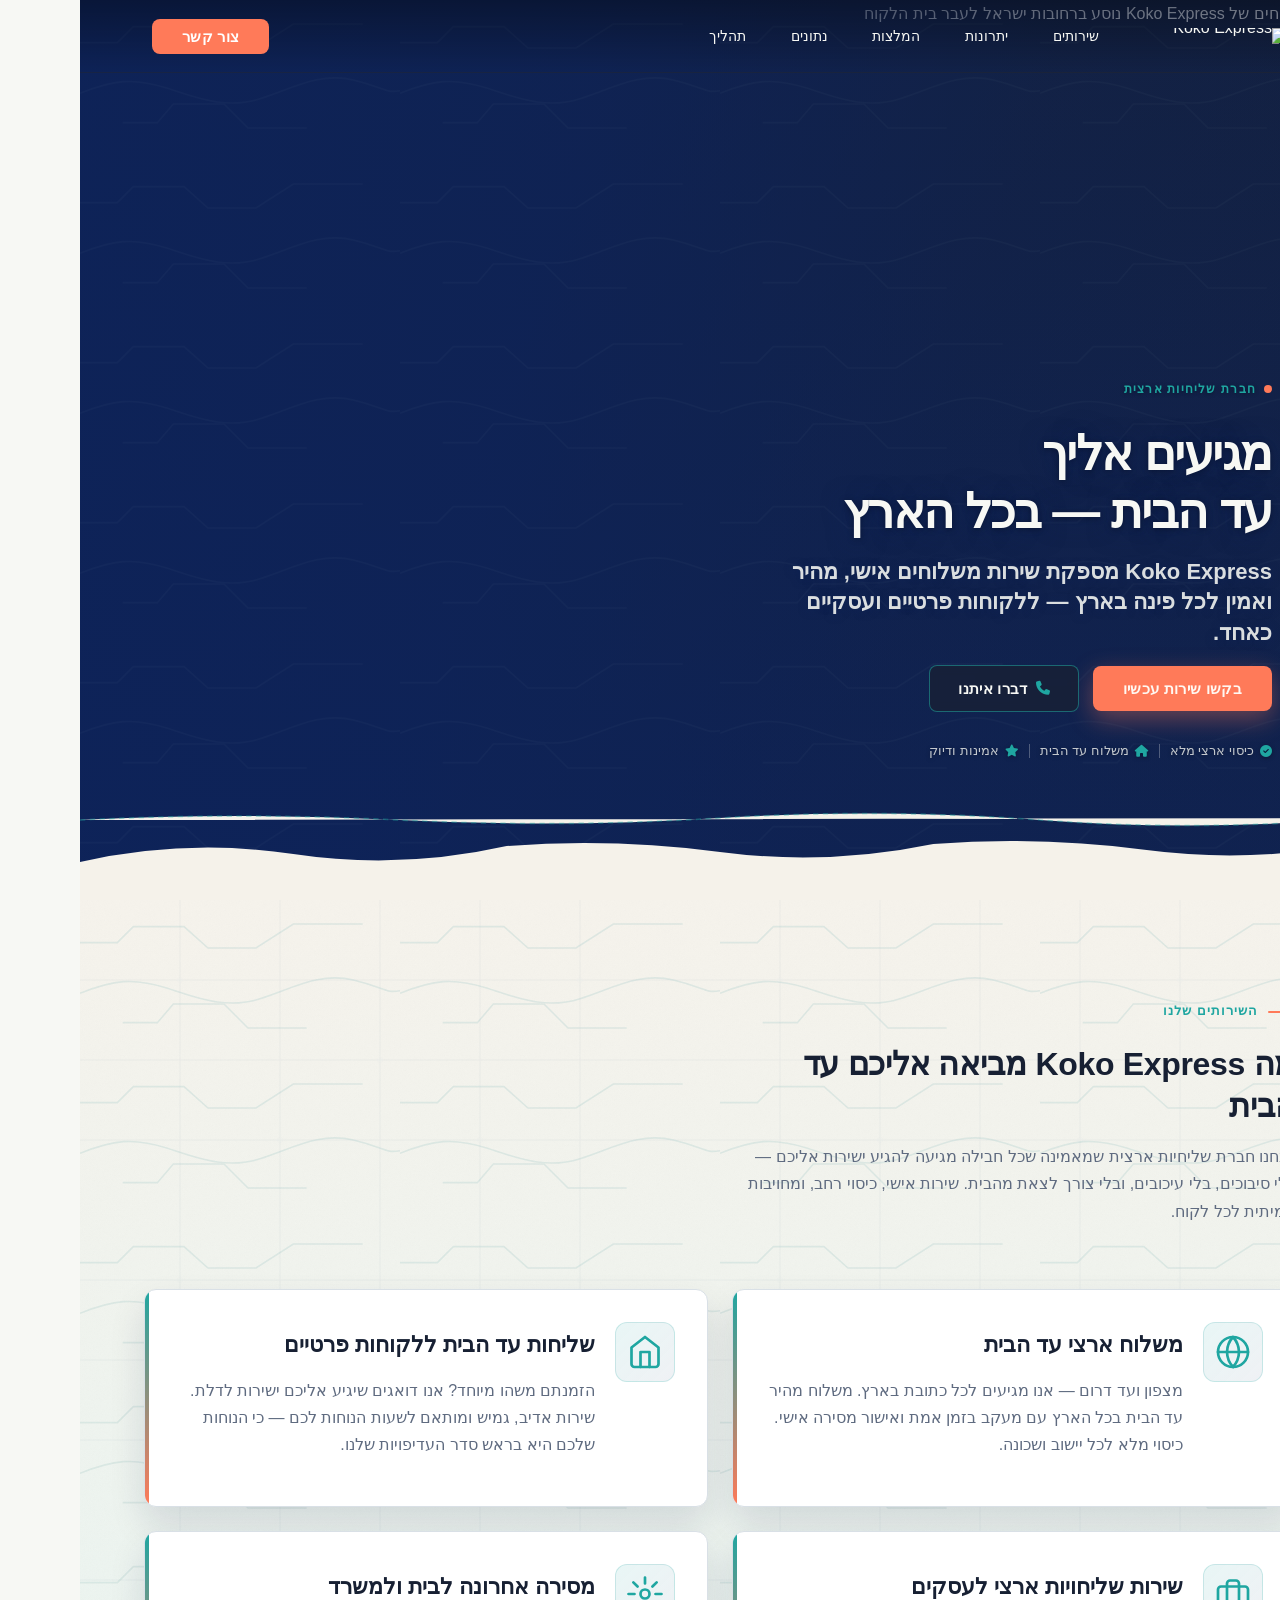
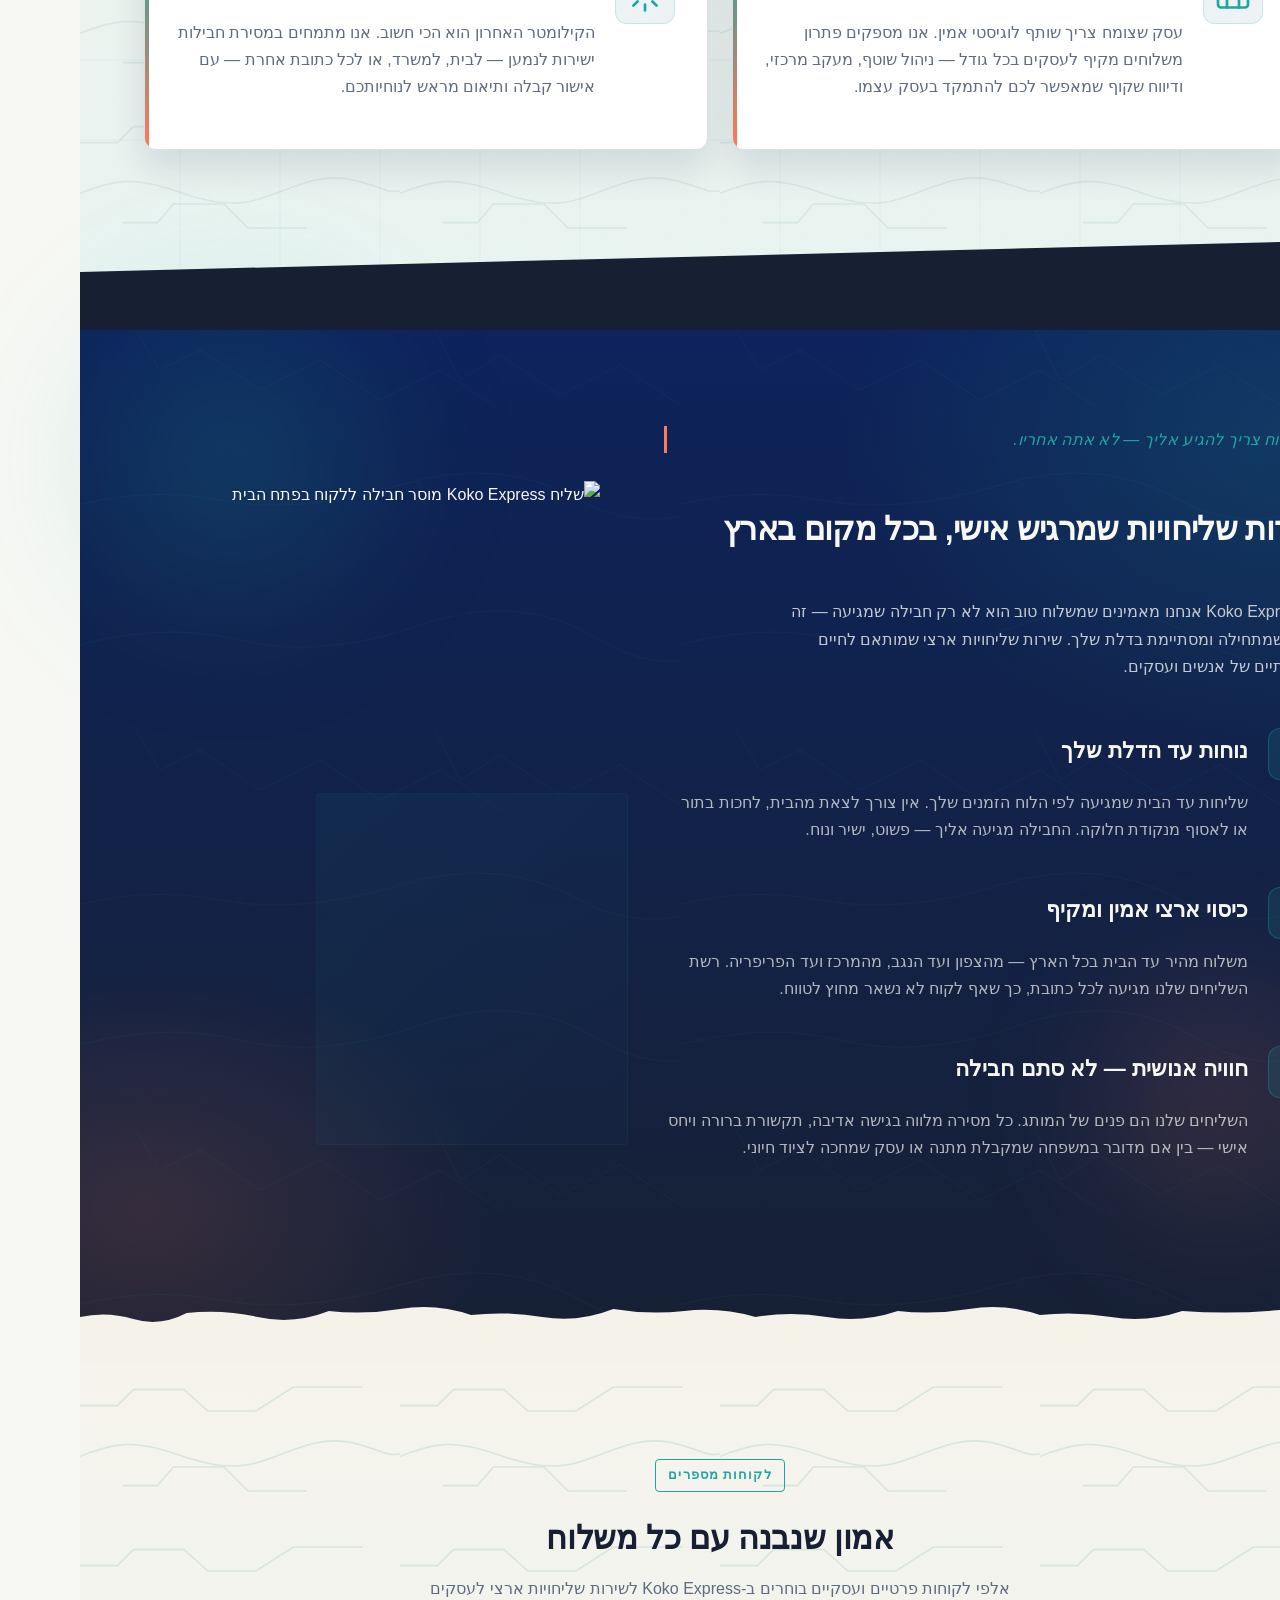
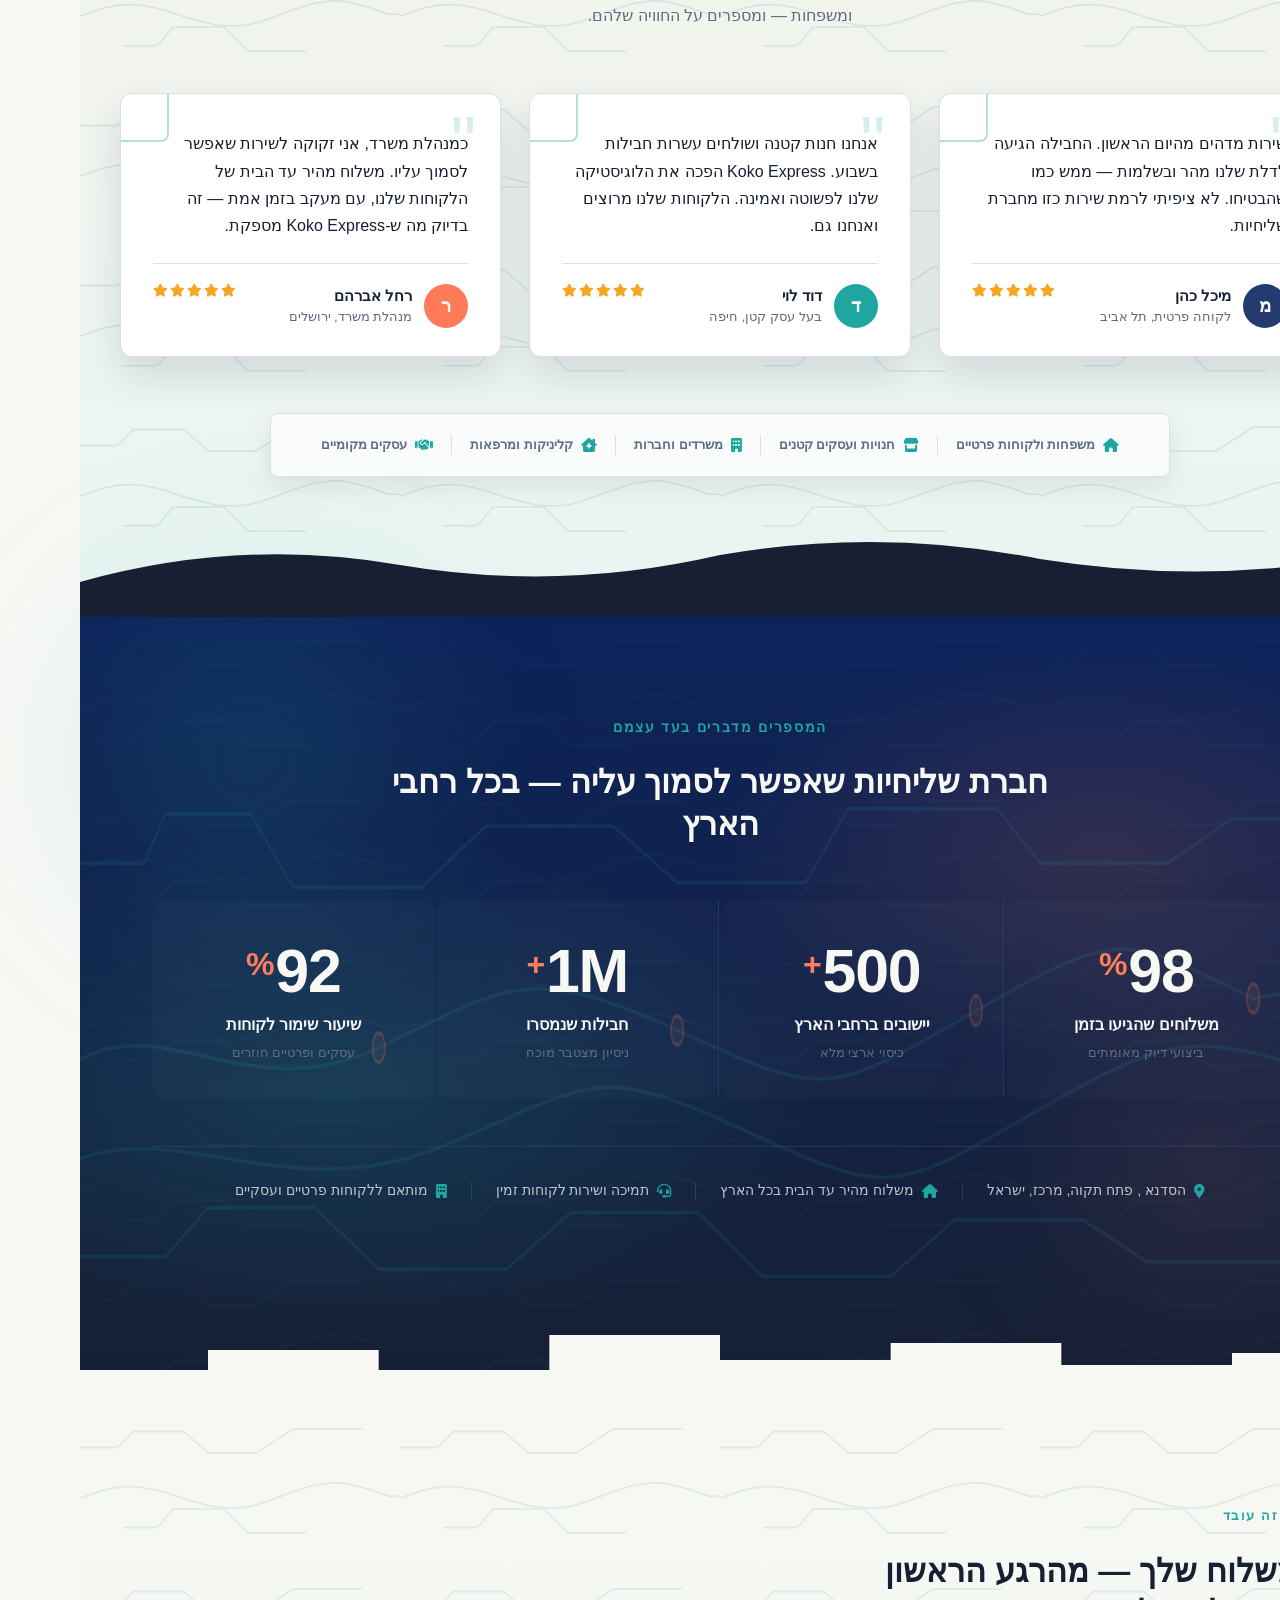
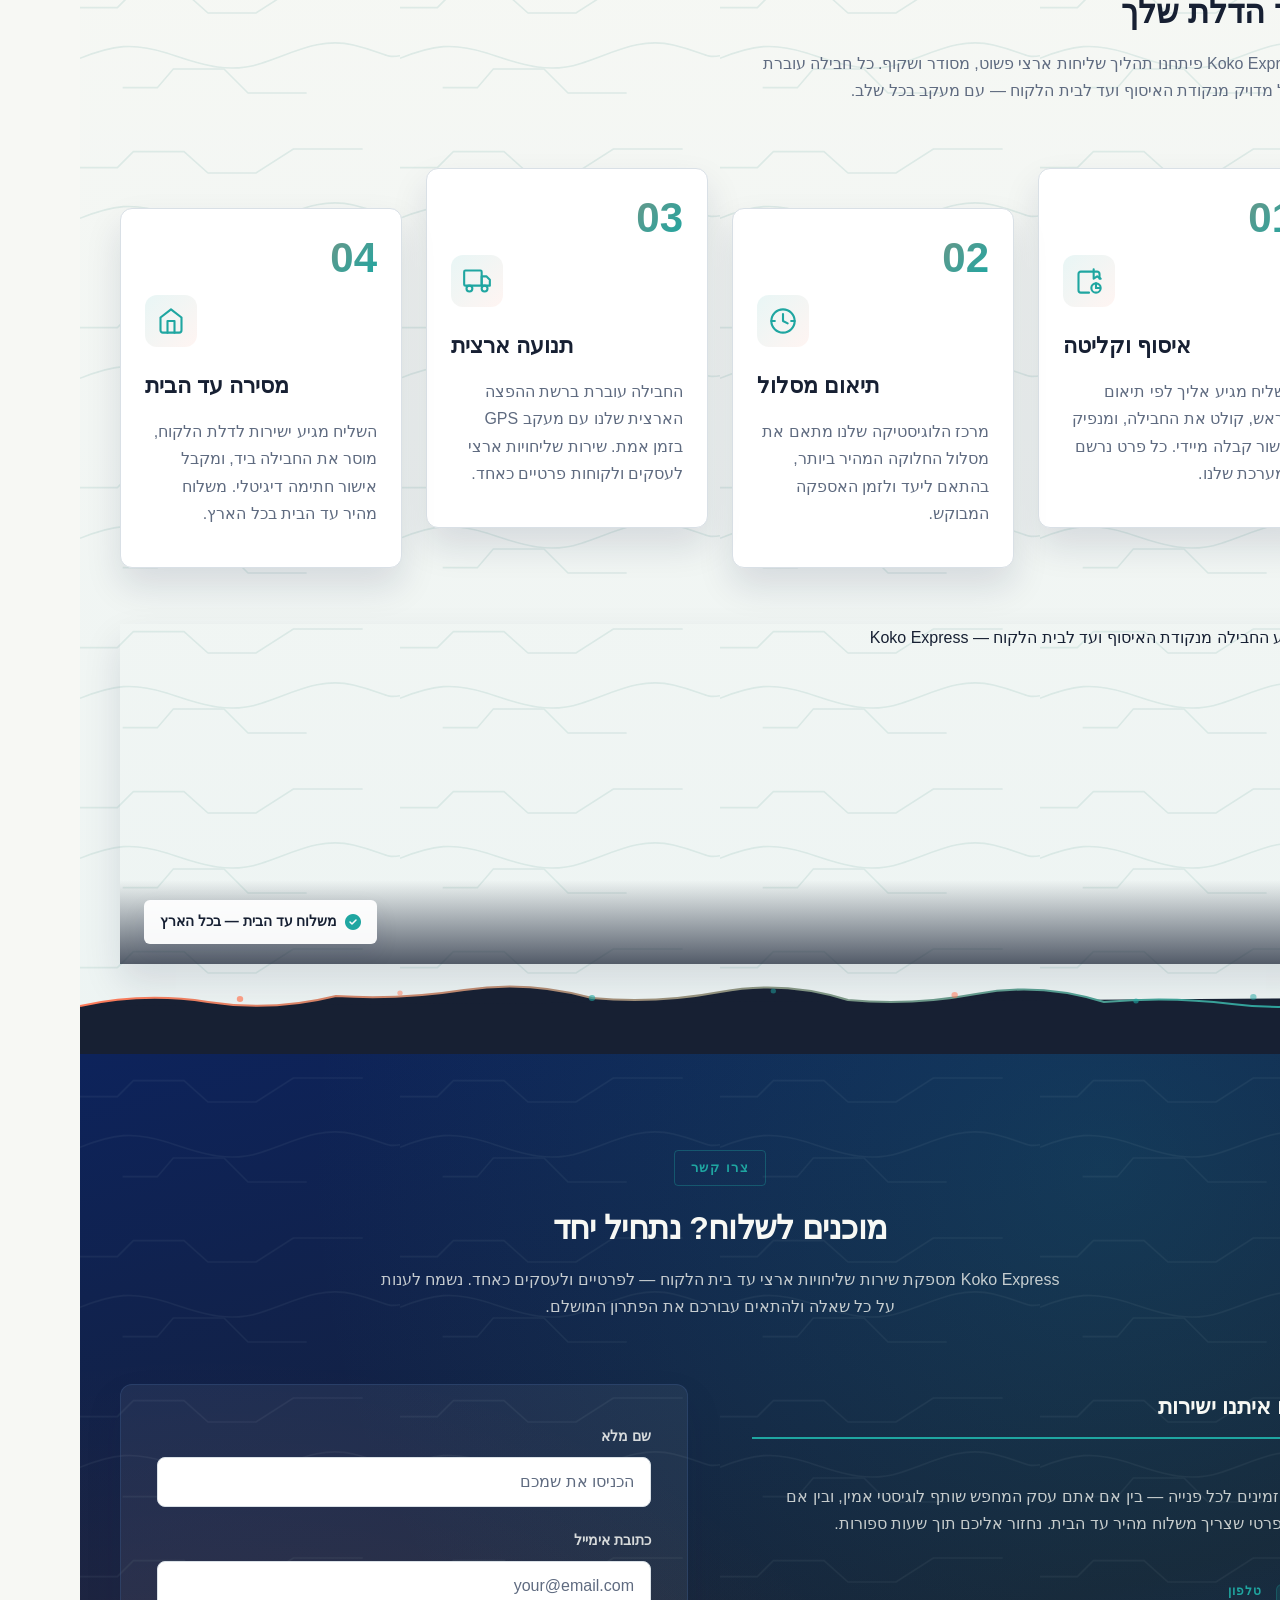
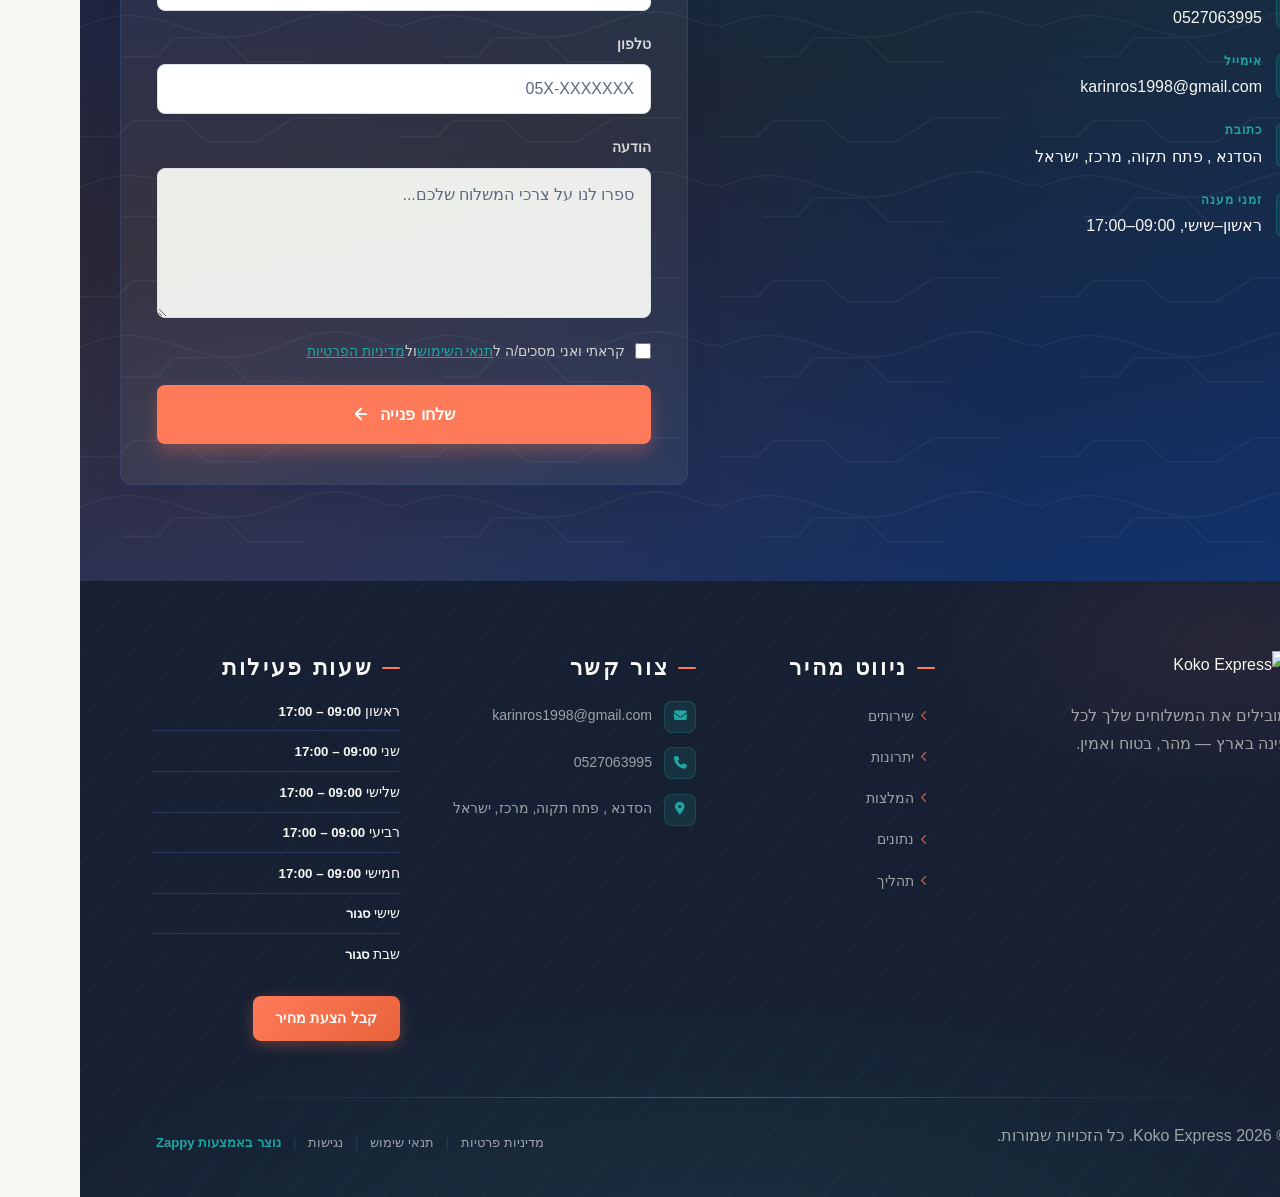
==== commit 7f50bbd7: "Incremental sync: 1 page(s) — update_button" ====
--- a/public/index.html
+++ b/public/index.html
@@ -1 +1 @@
-<!doctype html><html dir="rtl" lang="he"><head><meta charset="UTF-8"><meta content="width=device-width,initial-scale=1" name="viewport"><meta content="index, follow" name="robots"><title>חברת שליחיות — Koko Express</title><meta content="Koko Express is a nationwide courier and delivery company that specializes in door-to-door delivery services across the country. The brand focuses on convenienc" name="description"><meta content="חברת שליחיות, שליחות עד הבית, שירות שליחויות ארצי לעסקים, משלוח מהיר עד הבית בכל הארץ" name="keywords"><link href="/assets/favicon.ico" rel="icon" type="image/x-icon"><link href="/assets/favicon-16x16.png" rel="icon" type="image/png" sizes="16x16"><link href="/assets/favicon-32x32.png" rel="icon" type="image/png" sizes="32x32"><link href="/assets/favicon-48x48.png" rel="icon" type="image/png" sizes="48x48"><link href="/assets/favicon-192x192.png" rel="icon" type="image/png" sizes="192x192"><link href="/assets/favicon-512x512.png" rel="icon" type="image/png" sizes="512x512"><link href="/assets/apple-touch-icon.png" rel="apple-touch-icon"><script>!function(){"use strict";var t="f1bfb1c4-74ef-4f84-8cb6-62afdc44b9e4",e="https://api.zappy5.com/api/analytics/track",a=18e5,n=2592e6,o=!0,i=!0,r=!0;var s=function(){var e="zappy_visitor_"+t,a=null;try{if(a=localStorage.getItem(e)){var o=JSON.parse(a),i=Date.now();if(i-o.created<n)return o.lastSeen=i,localStorage.setItem(e,JSON.stringify(o)),o.id}}catch(t){console.warn("Zappy Analytics: LocalStorage not available")}var r="zv_"+Date.now()+"_"+Math.random().toString(36).substr(2,9);try{localStorage.setItem(e,JSON.stringify({id:r,created:Date.now(),lastSeen:Date.now()}))}catch(t){}return r}(),c=function(){var e="zappy_session_"+t,n=null;try{if(n=sessionStorage.getItem(e)){var o=JSON.parse(n),i=Date.now();if(i-o.timestamp<a)return o.timestamp=i,sessionStorage.setItem(e,JSON.stringify(o)),o.id}}catch(t){console.warn("Zappy Analytics: SessionStorage not available")}var r="zs_"+Date.now()+"_"+Math.random().toString(36).substr(2,9);try{sessionStorage.setItem(e,JSON.stringify({id:r,timestamp:Date.now()}))}catch(t){}return r}();function l(a,n){n=n||{};var o={website_id:t,event_type:a,page_path:window.location.pathname,referrer:document.referrer||"direct",visitor_id:s,session_id:c,metadata:n};if(navigator.sendBeacon){var i=new Blob([JSON.stringify(o)],{type:"application/json"});navigator.sendBeacon(e,i)}else fetch(e,{method:"POST",headers:{"Content-Type":"application/json"},body:JSON.stringify(o),keepalive:!0}).catch(function(t){console.warn("Zappy Analytics: Failed to track event",t)})}o&&l("pageview",{title:document.title,url:window.location.href}),i&&document.addEventListener("click",function(t){var e=t.target;if("BUTTON"===e.tagName||e.closest("button")){var a="BUTTON"===e.tagName?e:e.closest("button");l("click",{element:"button",text:a.textContent.trim().substring(0,100),id:a.id||null,class:a.className||null})}else if("A"===e.tagName||e.closest("a")){var n="A"===e.tagName?e:e.closest("a");l("navigation",{element:"link",text:n.textContent.trim().substring(0,100),href:n.href,external:n.hostname!==window.location.hostname})}},!0),r&&document.addEventListener("submit",function(t){var e=t.target;l("form_submit",{form_id:e.id||null,form_name:e.name||null,form_action:e.action||null,form_method:e.method||"GET"})},!0);var d=Date.now();window.addEventListener("beforeunload",function(){l("page_unload",{time_on_page:Math.floor((Date.now()-d)/1e3),page_path:window.location.pathname})}),window.zappyAnalytics={track:l,getVisitorId:function(){return s},getSessionId:function(){return c}}}()</script><meta content="חברת שליחיות — Koko Express" property="og:title"><meta content="Koko Express is a nationwide courier and delivery company that specializes in door-to-door delivery services across the country. The brand focuses on convenienc" property="og:description"><meta content="summary_large_image" name="twitter:card"><meta content="חברת שליחיות — Koko Express" name="twitter:title"><meta content="Koko Express is a nationwide courier and delivery company that specializes in door-to-door delivery services across the country. The brand focuses on convenienc" name="twitter:description"><meta content="website" property="og:type"><meta content="he_IL" property="og:locale"><link href="https://cdnjs.cloudflare.com/ajax/libs/font-awesome/6.4.0/css/all.min.css" rel="stylesheet"><link href="/assets/favicon.ico" rel="icon" type="image/x-icon"><link href="/assets/favicon-16x16.png" rel="icon" type="image/png" sizes="16x16"><link href="/assets/favicon-32x32.png" rel="icon" type="image/png" sizes="32x32"><link href="/assets/favicon-48x48.png" rel="icon" type="image/png" sizes="48x48"><link href="/assets/favicon-192x192.png" rel="icon" type="image/png" sizes="192x192"><link href="/assets/favicon-512x512.png" rel="icon" type="image/png" sizes="512x512"><link href="/assets/apple-touch-icon.png" rel="apple-touch-icon"><link href="https://cdn.jsdelivr.net/npm/vanilla-cookieconsent@3/dist/cookieconsent.css" rel="stylesheet"><script src="https://cdn.jsdelivr.net/npm/vanilla-cookieconsent@3/dist/cookieconsent.umd.js"></script><script src="https://cdn.jsdelivr.net/gh/mickidum/acc_toolbar/acctoolbar/acctoolbar.min.js"></script><link href="/styles.css" rel="stylesheet"><style id="zappy-dropdown-submenu-styles">#navMenu li:has(.sub-menu),.nav-menu li:has(.sub-menu),.navbar li:has(.sub-menu),nav li:has(.sub-menu){position:relative}#navMenu .sub-menu,.nav-menu .sub-menu,.navbar .sub-menu,nav .sub-menu{display:block!important;position:absolute!important;top:100%;left:0;min-width:220px;background:#fff;border-radius:8px;box-shadow:0 8px 25px rgba(0,0,0,.15);padding:8px 0;opacity:0;visibility:hidden;transform:translateY(10px);transition:all .3s ease;z-index:1000;list-style:none;pointer-events:none}#navMenu li:hover>.sub-menu,.nav-menu li:hover>.sub-menu,.navbar li:hover>.sub-menu,nav li:hover>.sub-menu{opacity:1!important;visibility:visible!important;transform:translateY(0)!important;pointer-events:auto!important}.sub-menu li{list-style:none;margin:0;padding:0}.sub-menu a{display:block!important;padding:10px 16px!important;color:var(--text-dark,#333)!important;font-weight:500;text-decoration:none;white-space:nowrap;transition:background-color .2s}.sub-menu .zappy-nav-child>a{padding-left:28px!important;font-size:.9em!important;opacity:.85!important}[dir=rtl] .sub-menu .zappy-nav-child>a,html[lang=ar] .sub-menu .zappy-nav-child>a,html[lang=he] .sub-menu .zappy-nav-child>a{padding-left:10px!important;padding-right:28px!important}.sub-menu .zappy-nav-parent>a{font-weight:600!important}.sub-menu a:hover{background-color:#f5f5f5}[dir=rtl] .nav-menu .sub-menu,[dir=rtl] .navbar .sub-menu,[dir=rtl] nav .sub-menu,html[lang=ar] .nav-menu .sub-menu,html[lang=ar] .navbar .sub-menu,html[lang=ar] nav .sub-menu,html[lang=he] .nav-menu .sub-menu,html[lang=he] .navbar .sub-menu,html[lang=he] nav .sub-menu{left:auto!important;right:0!important}.sub-menu:empty,.sub-menu:not(:has(li)):not(:has(> a)),.sub-menu:not(:has(li:not(.zappy-hidden-menu-item))):not(:has(> a)){display:none!important;opacity:0!important;visibility:hidden!important;pointer-events:none!important}li:has(.menu-group-title):hover>.sub-menu{opacity:1!important;visibility:visible!important;transform:translateY(0)!important;pointer-events:auto!important}#navMenu>li>.menu-group-title,.nav-menu>li>.menu-group-title{display:inline-block;padding:.5rem 1rem;cursor:default;user-select:none}@media (max-width:768px){#navMenu .sub-menu,.nav-menu .sub-menu,.navbar .sub-menu,nav .sub-menu{position:static!important;transform:none!important;box-shadow:none!important;background:0 0!important;max-height:0;overflow:hidden;opacity:0;visibility:hidden;transition:max-height .3s ease,opacity .3s ease;padding:0!important;border-radius:0!important}#navMenu .sub-menu.mobile-expanded,.nav-menu .sub-menu.mobile-expanded,.navbar .sub-menu.mobile-expanded{max-height:none!important;overflow-y:visible!important;opacity:1!important;visibility:visible!important;padding:8px 0 8px 16px!important}[dir=rtl] .sub-menu.mobile-expanded,html[lang=he] .sub-menu.mobile-expanded{padding:8px 16px 8px 0!important}#navMenu li:hover>.sub-menu,.nav-menu li:hover>.sub-menu,.navbar li:hover>.sub-menu,nav li:hover>.sub-menu{opacity:0;visibility:hidden;pointer-events:none}#navMenu li>.sub-menu.mobile-expanded,.nav-menu li>.sub-menu.mobile-expanded,.navbar li>.sub-menu.mobile-expanded,nav li>.sub-menu.mobile-expanded{opacity:1!important;visibility:visible!important;pointer-events:auto!important}#navMenu li:has(.sub-menu),.nav-menu li:has(.sub-menu),.navbar li:has(.sub-menu),nav li:has(.sub-menu){display:flex!important;flex-wrap:wrap!important;align-items:center!important;position:relative!important;min-height:44px!important}#navMenu li:has(.sub-menu)>a,.nav-menu li:has(.sub-menu)>a,.navbar li:has(.sub-menu)>a,nav li:has(.sub-menu)>a{flex:1!important;min-width:0!important}#navMenu li:has(.sub-menu)>.menu-group-title,.nav-menu li:has(.sub-menu)>.menu-group-title,.navbar li:has(.sub-menu)>.menu-group-title,nav li:has(.sub-menu)>.menu-group-title{flex:1!important;min-width:0!important;padding:0!important;line-height:inherit!important}#navMenu li:has(.sub-menu)>.sub-menu,.nav-menu li:has(.sub-menu)>.sub-menu,.navbar li:has(.sub-menu)>.sub-menu,nav li:has(.sub-menu)>.sub-menu{flex-basis:100%!important;width:100%!important}#navMenu li:has(.sub-menu)>a [class*=arrow],#navMenu li:has(.sub-menu)>a [class*=chevron],.nav-menu li:has(.sub-menu)>a .fa-angle-down,.nav-menu li:has(.sub-menu)>a .fa-chevron-down,.nav-menu li:has(.sub-menu)>a [class*=arrow],.nav-menu li:has(.sub-menu)>a [class*=chevron],nav li:has(.sub-menu)>a [class*=arrow],nav li:has(.sub-menu)>a [class*=chevron]{display:none!important;visibility:hidden!important}.mobile-submenu-toggle{display:flex!important;align-items:center!important;justify-content:center!important;width:44px!important;height:auto!important;background:0 0!important;border:none!important;cursor:pointer!important;color:var(--text-dark)!important;position:static!important;flex-shrink:0!important;align-self:stretch!important;z-index:2!important;padding:0!important;margin:0!important}.mobile-submenu-toggle::after{content:''!important;width:0!important;height:0!important;border-left:6px solid transparent!important;border-right:6px solid transparent!important;border-top:7px solid currentColor!important;transition:transform .3s ease!important}.mobile-submenu-toggle.expanded::after{transform:rotate(180deg)!important}.sub-menu a{padding:10px 0!important;display:block!important;color:var(--text-dark)!important;white-space:normal!important}.sub-menu .zappy-nav-child>a{padding-left:28px!important;font-size:.9em!important;opacity:.85!important}[dir=rtl] .sub-menu .zappy-nav-child>a,html[lang=ar] .sub-menu .zappy-nav-child>a,html[lang=he] .sub-menu .zappy-nav-child>a{padding-left:0!important;padding-right:28px!important}.sub-menu .zappy-nav-parent>a{font-weight:600!important}#navMenu.active,.nav-menu.active{max-width:100vw!important;overflow-x:hidden!important;box-sizing:border-box!important}.navbar .sub-menu li a,.zappy-products-dropdown .sub-menu a,nav.navbar .sub-menu li a{color:var(--text-dark)!important}}@media (min-width:769px){.mobile-submenu-toggle{display:none!important}}</style><style id="mobile-lang-menu-deployed-css">@media (max-width:768px){.lang-switcher,.nav-container .lang-switcher,.nav-cta-container .lang-switcher,.nav-ecommerce-icons .lang-switcher,.nav-icons-left .lang-switcher,.navbar .lang-switcher,.navbar .nav-cta-container .lang-switcher{display:none!important}.mobile-lang-menu{width:100%;border-top:1px solid rgba(128,128,128,.2);padding:8px 0 0 0;margin-top:8px}.mobile-lang-toggle{display:flex!important;align-items:center;justify-content:space-between;width:100%;padding:12px 16px;background:0 0;border:none;cursor:pointer;font-size:15px;color:inherit;font-family:inherit}.mobile-lang-toggle::after{content:'';display:inline-block;width:8px;height:8px;border-right:2px solid currentColor;border-bottom:2px solid currentColor;transform:rotate(45deg);transition:transform .3s ease;margin-left:8px}.mobile-lang-toggle.expanded::after{transform:rotate(-135deg)}.mobile-lang-options{max-height:0;overflow:hidden;transition:max-height .3s ease}.mobile-lang-options.expanded{max-height:300px}.mobile-lang-option{display:flex!important;align-items:center;gap:10px;padding:10px 24px;text-decoration:none;color:inherit;font-size:14px;font-family:inherit}.mobile-lang-option:hover{background:rgba(128,128,128,.1)}.mobile-lang-option.active{font-weight:600;opacity:.7;pointer-events:none}.mobile-lang-option img{width:20px;height:20px;border-radius:50%}}@media (min-width:769px){.mobile-lang-menu{display:none!important}}</style><style id="zappy-widget-visibility">#mic-access-tool-box,#mic-access-tool-general-button,#mic-init-access-tool #mic-access-tool-box,#mic-init-access-tool #mic-access-tool-general-button,#mic-init-access-tool .mic-access-tool-general-button,._access-icon,._access-menu,.mic-access-tool-box,.mic-access-tool-general-button,div[id*=mic-access-tool-box]{display:none!important;visibility:hidden!important;opacity:0!important;pointer-events:none!important}</style></head><body><nav class="navbar" dir="rtl"><button class="mobile-toggle" aria-label="Menu" id="mobileToggle"><svg viewBox="0 0 24 24" fill="none" height="24" width="24" class="hamburger-icon"><path d="M3 12h18M3 6h18M3 18h18" stroke="currentColor" stroke-width="2" stroke-linecap="round"></path></svg><svg viewBox="0 0 24 24" fill="none" height="24" width="24" class="close-icon" style="display:none"><path d="M18 6L6 18M6 6l12 12" stroke="currentColor" stroke-width="2" stroke-linecap="round"></path></svg></button><button class="phone-header-btn" aria-label="Call" data-phone="0527063995"><svg viewBox="0 0 24 24" fill="currentColor" height="20" width="20"><path d="M22 16.92v3a2 2 0 0 1-2.18 2 19.79 19.79 0 0 1-8.63-3.07 19.5 19.5 0 0 1-6-6 19.79 19.79 0 0 1-3.07-8.67A2 2 0 0 1 4.11 2h3a2 2 0 0 1 2 1.72 12.84 12.84 0 0 0 .7 2.81 2 2 0 0 1-.45 2.11L8.09 9.91a16 16 0 0 0 6 6l1.27-1.27a2 2 0 0 1 2.11-.45 12.84 12.84 0 0 0 2.81.7A2 2 0 0 1 22 16.92z"></path></svg></button><div class="nav-container"><div class="nav-right-group"><div class="nav-brand"><a href="/" class="logo-link"><img alt="Koko Express" src="/assets/business-logo.webp" class="logo"></a></div><ul class="nav-menu" id="navMenu"><li><a href="#services">שירותים</a></li><li><a href="#benefits">יתרונות</a></li><li><a href="#testimonials">המלצות</a></li><li><a href="#stats">נתונים</a></li><li><a href="#process">תהליך</a></li></ul></div><div class="nav-cta-container"><a href="#contact" class="nav-cta-btn">צור קשר</a></div></div></nav><script>window.addEventListener("load",function(){const e=document.querySelector(".navbar, nav, header");if(!e)return void console.log("[Navbar] Navbar element not found");let t=document.getElementById("mobileToggle")||document.querySelector(".mobile-toggle")||document.querySelector(".hamburger")||document.querySelector(".hamburger-menu")||document.querySelector(".menu-toggle")||document.querySelector(".burger-menu")||document.querySelector('[aria-label="Menu"]')||document.querySelector('[aria-label="תפריט"]');const o=document.querySelector(".phone-header-btn"),n=window.getComputedStyle(e);let r=n.backgroundColor;if(console.log("[Navbar] Initial navbar background:",r),"transparent"===r||"rgba(0, 0, 0, 0)"===r||r.startsWith("rgba")&&r.includes(", 0)")){const e=n.backgroundImage;if(e&&"none"!==e)console.log("[Navbar] Navbar has background image/gradient, using dark text"),r="rgb(240, 240, 240)";else{const e=window.getComputedStyle(document.body).backgroundColor;console.log("[Navbar] Navbar transparent, using body background:",e),r=e}}const i=r.match(/\d+/g);if(i&&i.length>=3){const e=(.299*parseInt(i[0])+.587*parseInt(i[1])+.114*parseInt(i[2]))/255;console.log("[Navbar] Mobile button colors preserved from Claude CSS (luminance:",e.toFixed(2)+")");const n=document.createElement("style");n.id="zappy-mobile-nav-fix";document.documentElement.lang;document.documentElement.dir,n.textContent='\n        /* Hide mobile buttons on desktop, show only on mobile */\n        @media (min-width: 769px) {\n          .mobile-toggle,\n          .phone-header-btn {\n            display: none !important;\n          }\n        }\n        \n        /* Show and position mobile buttons correctly on mobile */\n        @media (max-width: 768px) {\n          .mobile-toggle,\n          .phone-header-btn {\n            position: absolute !important;\n            top: 50% !important;\n            transform: translateY(-50%) !important;\n            z-index: 1001 !important;\n            display: flex !important;\n            align-items: center !important;\n            justify-content: center !important;\n            width: 36px !important;\n            height: 36px !important;\n            border-radius: 50% !important;\n            border: none !important;\n            cursor: pointer !important;\n            padding: 6px !important;\n            background: none !important;\n            color: var(--nav-text, var(--text-dark)) !important;\n          }\n          \n          /* LTR positioning (default): hamburger LEFT, phone RIGHT */\n          html:not([dir="rtl"]):not([lang="he"]):not([lang="ar"]) .mobile-toggle,\n          html[dir="ltr"] .mobile-toggle {\n            left: 12px !important;\n            right: auto !important;\n          }\n          html:not([dir="rtl"]):not([lang="he"]):not([lang="ar"]) .phone-header-btn,\n          html[dir="ltr"] .phone-header-btn {\n            right: 12px !important;\n            left: auto !important;\n          }\n          \n          /* RTL positioning: hamburger RIGHT, phone LEFT */\n          html[dir="rtl"] .mobile-toggle,\n          html[lang="he"] .mobile-toggle,\n          html[lang="ar"] .mobile-toggle {\n            right: 12px !important;\n            left: auto !important;\n          }\n          html[dir="rtl"] .phone-header-btn,\n          html[lang="he"] .phone-header-btn,\n          html[lang="ar"] .phone-header-btn {\n            left: 12px !important;\n            right: auto !important;\n          }\n          \n          /* CRITICAL: Ensure nav-container has min-height on mobile */\n          /* All children are positioned absolutely/fixed on mobile, so height:auto collapses to 0 */\n          .nav-container {\n            min-height: 70px !important;\n            position: relative !important;\n          }\n          \n          /* Ensure SVG icons are properly sized and inherit color */\n          .mobile-toggle svg,\n          .phone-header-btn svg {\n            width: 24px !important;\n            height: 24px !important;\n            /* Don\'t force display - let JavaScript control hamburger/close toggle */\n          }\n          \n          /* Reset nav-cta-container on mobile - remove desktop box-shadow/padding */\n          /* that creates a visible ghost box when CTA button is hidden */\n          .nav-cta-container {\n            box-shadow: none !important;\n            padding: 0 !important;\n          }\n          \n          /* Hide nav-cta-container entirely on mobile when there\'s no lang-switcher */\n          /* (only the CTA button is inside, and it\'s hidden on mobile) */\n          .nav-cta-container:not(:has(.lang-switcher)) {\n            display: none !important;\n          }\n          \n          /* CRITICAL: Prevent hero image fade gradient from bleeding over headline text */\n          /* The .image-fade-gradient has bottom: -30px (extends below parent) */\n          /* On mobile stacked layout, this overlaps the h1 text below the image */\n          .hero-image-column {\n            overflow: hidden !important;\n          }\n          .image-fade-gradient {\n            bottom: 0 !important;\n          }\n          \n          /* Hide desktop language switcher on mobile - hamburger menu handles it */\n          /* High specificity to override stored CSS */\n          .lang-switcher,\n          .nav-cta-container .lang-switcher,\n          .nav-container .lang-switcher,\n          .navbar .lang-switcher,\n          .navbar .nav-cta-container .lang-switcher {\n            display: none !important;\n          }\n        }\n      ';const r=document.getElementById("zappy-mobile-nav-fix");r&&r.remove(),document.head.appendChild(n),console.log("[Navbar] Critical CSS injected for mobile nav positioning");const l=window.innerWidth<=768;if(t){const e=t.querySelector(".hamburger-icon"),o=t.querySelector(".close-icon");e&&(e.style.setProperty("width","24px","important"),e.style.setProperty("height","24px","important"),e.style.setProperty("display","block","important")),o&&(o.style.setProperty("width","24px","important"),o.style.setProperty("height","24px","important"),o.style.setProperty("display","none","important")),l?(t.style.setProperty("position","absolute","important"),t.style.setProperty("top","50%","important"),t.style.setProperty("transform","translateY(-50%)","important"),t.style.setProperty("z-index","1001","important"),t.style.removeProperty("left"),t.style.removeProperty("right"),console.log("[Navbar] Mobile toggle positioning applied (mobile viewport)")):(t.style.removeProperty("position"),t.style.removeProperty("top"),t.style.removeProperty("transform"),t.style.removeProperty("z-index"),t.style.removeProperty("left"),t.style.removeProperty("right"),console.log("[Navbar] Desktop viewport - cleared mobile toggle inline positioning"))}if(o){const e=o.querySelector("svg");e&&(e.style.width="24px",e.style.height="24px",e.setAttribute("width","24"),e.setAttribute("height","24")),l?(o.style.setProperty("position","absolute","important"),o.style.setProperty("top","50%","important"),o.style.setProperty("transform","translateY(-50%)","important"),o.style.setProperty("z-index","1001","important"),o.style.removeProperty("left"),o.style.removeProperty("right"),console.log("[Navbar] Phone button positioning applied (mobile viewport)")):(o.style.removeProperty("position"),o.style.removeProperty("top"),o.style.removeProperty("transform"),o.style.removeProperty("z-index"),o.style.removeProperty("left"),o.style.removeProperty("right"),console.log("[Navbar] Desktop viewport - cleared phone button inline positioning"))}}else console.log("[Navbar] Could not parse background color:",r);t=document.getElementById("mobileToggle")||document.querySelector(".mobile-toggle")||document.querySelector(".hamburger")||document.querySelector(".hamburger-menu")||document.querySelector(".menu-toggle")||document.querySelector(".burger-menu")||document.querySelector('[aria-label="Menu"]')||document.querySelector('[aria-label="תפריט"]');const l=document.getElementById("navMenu")||document.querySelector(".nav-menu")||document.querySelector(".nav-links")||document.querySelector("nav ul:not(.submenu)");if(!t||!l)return void console.log("[Navbar] Mobile toggle or menu not found:",{toggle:!!t,menu:!!l});l.id||(l.id="navMenu"),console.log("[Navbar] Initializing mobile menu...");const a=t.cloneNode(!0);t.parentNode.replaceChild(a,t),a.addEventListener("click",function(e){e.preventDefault(),e.stopPropagation();const t=this.querySelector(".hamburger-icon"),o=this.querySelector(".close-icon");l.classList.contains("active")?(l.classList.remove("active"),t&&t.style.setProperty("display","block","important"),o&&o.style.setProperty("display","none","important"),document.body.style.overflow="",console.log("[Navbar] Menu closed")):(l.classList.add("active"),t&&t.style.setProperty("display","none","important"),o&&o.style.setProperty("display","block","important"),document.body.style.overflow="hidden",console.log("[Navbar] Menu opened"))}),l.querySelectorAll("a").forEach(function(e){e.addEventListener("click",function(){if("#"===this.getAttribute("href"))return;const e=a.querySelector(".hamburger-icon"),t=a.querySelector(".close-icon");l.classList.remove("active"),e&&e.style.setProperty("display","block","important"),t&&t.style.setProperty("display","none","important"),document.body.style.overflow="",console.log("[Navbar] Menu closed (link clicked)")})});var s=l.querySelectorAll(".dropdown-toggle");s.forEach(function(e){e.addEventListener("click",function(e){e.preventDefault(),e.stopPropagation();var t=this.closest(".nav-dropdown");t&&(t.parentNode.querySelectorAll(".nav-dropdown.open").forEach(function(e){e!==t&&e.classList.remove("open")}),t.classList.toggle("open"),console.log("[Navbar] Dropdown toggled:",t.classList.contains("open")?"open":"closed"))})}),document.addEventListener("click",function(e){e.target.closest(".nav-dropdown")||document.querySelectorAll(".nav-dropdown.open").forEach(function(e){e.classList.remove("open")})}),console.log("[Navbar] Dropdown handlers initialized for "+s.length+" dropdowns"),o&&o.addEventListener("click",function(){const e=document.querySelectorAll('a[href^="tel:"]'),t=e.length>0?e[0].getAttribute("href").replace("tel:",""):"0527063995";window.location.href="tel:"+t,console.log("[Navbar] Phone button clicked")}),console.log("[Navbar] Mobile menu initialized successfully");const p=function(){const e=document.querySelector(".whatsapp-float");e&&(window.innerWidth>=769?(e.style.setProperty("display","none","important"),e.style.setProperty("visibility","hidden","important"),e.style.setProperty("opacity","0","important"),e.style.setProperty("pointer-events","none","important"),console.log("[WhatsApp] Button hidden on desktop")):(e.style.removeProperty("display"),e.style.removeProperty("visibility"),e.style.removeProperty("opacity"),e.style.removeProperty("pointer-events"),console.log("[WhatsApp] Button visible on mobile")))};let c;p(),window.addEventListener("resize",function(){clearTimeout(c),c=setTimeout(p,100)})})</script><main><section class="index-hero-section" data-layout-spec="בית-hero" dir="rtl" id="hero" data-hero-type="fullscreen-scrim"><div class="index-hero-bg"><img alt="רכב משלוחים של Koko Express נוסע ברחובות ישראל לעבר בית הלקוח" src="/assets/site-index-hero-image-1.webp" data-context="Cinematic wide-angle photograph of a branded Koko Express delivery van driving through a dynamic scene that blends urban city streets, neighborhood roads, and residential homes in Israel. The vehicle is modern and prominently branded in deep indigo and teal colors with a coral accent stripe. The atmosphere is golden-hour cinematic with warm sunset light casting long shadows. The background shows recognizable Israeli urban and suburban landscape transitioning from city buildings to residential neighborhoods. The overall mood is professional, trustworthy, and in motion — conveying nationwide reach and door-to-door delivery. Deep indigo-to-teal color grading with warm coral accents in the light." data-placeholder="index-hero-image-1" height="860" width="1440" data-hero-bg="true"></div><div class="index-hero-scrim" aria-hidden="true"></div><div class="index-hero-texture" aria-hidden="true"></div><div class="index-hero-content-wrapper"><div class="index-hero-content"><div class="index-hero-eyebrow"><span class="index-hero-eyebrow-dot" aria-hidden="true"></span><span>חברת שליחיות ארצית</span></div><h1 class="index-hero-h1">מגיעים אליך<br>עד הבית — בכל הארץ</h1><h3 class="index-hero-subtitle">Koko Express מספקת שירות משלוחים אישי, מהיר ואמין לכל פינה בארץ — ללקוחות פרטיים ועסקיים כאחד.</h3><div class="index-hero-ctas"><a href="#contact" class="index-hero-btn-primary">בקשו שירות עכשיו</a><a href="tel:0527063995" class="index-hero-btn-secondary"><i class="fa-solid fa-phone" aria-hidden="true"></i><span>דברו איתנו</span></a></div><div class="index-hero-trust"><span class="index-hero-trust-item"><i class="fa-solid fa-circle-check" aria-hidden="true"></i>כיסוי ארצי מלא</span><span class="index-hero-trust-divider" aria-hidden="true"></span><span class="index-hero-trust-item"><i class="fa-solid fa-house" aria-hidden="true"></i>משלוח עד הבית</span><span class="index-hero-trust-divider" aria-hidden="true"></span><span class="index-hero-trust-item"><i class="fa-star fa-solid" aria-hidden="true"></i>אמינות ודיוק</span></div></div></div><div class="index-hero-divider-wrapper"><svg viewBox="0 0 1440 20" xmlns="http://www.w3.org/2000/svg" aria-hidden="true" data-no-icon-edit="true" preserveAspectRatio="none" class="index-hero-route-line"><path d="M0,10 Q180,2 360,10 T720,8 T1080,10 T1440,8" stroke="rgba(31,166,161,0.45)" stroke-width="1.5" fill="#F5F2EA" stroke-dasharray="6 5"></path></svg><svg viewBox="0 0 1440 90" xmlns="http://www.w3.org/2000/svg" aria-hidden="true" data-no-icon-edit="true" preserveAspectRatio="none" class="index-hero-wave"><path d="M0,90 L0,52 Q120,28 240,44 T480,36 Q600,28 720,42 T960,34 Q1080,26 1200,40 T1440,32 L1440,90 Z" fill="#F5F2EA"></path></svg></div></section><section class="index-services-section" data-layout-spec="בית-services" dir="rtl" id="services"><div class="index-services-section__texture" aria-hidden="true"></div><div class="index-services-section__route-lines" aria-hidden="true"></div><div class="index-services-section__container"><div class="index-services-section__intro"><span class="index-services-section__label">השירותים שלנו</span><h2 class="index-services-section__heading">מה Koko Express מביאה אליכם עד הבית</h2><p class="index-services-section__subtext">אנחנו חברת שליחיות ארצית שמאמינה שכל חבילה מגיעה להגיע ישירות אליכם — בלי סיבוכים, בלי עיכובים, ובלי צורך לצאת מהבית. שירות אישי, כיסוי רחב, ומחויבות אמיתית לכל לקוח.</p></div><div class="index-services-section__grid"><article class="index-services-section__card"><div class="index-services-section__card-icon"><svg viewBox="0 0 24 24" xmlns="http://www.w3.org/2000/svg" aria-hidden="true" fill="none" height="36" stroke="currentColor" stroke-linecap="round" stroke-linejoin="round" stroke-width="1.8" width="36" data-element-type="icon" data-icon-type="svg"><circle cx="12" cy="12" r="10"></circle><path d="M2 12h20"></path><path d="M12 2a15.3 15.3 0 0 1 4 10 15.3 15.3 0 0 1-4 10 15.3 15.3 0 0 1-4-10 15.3 15.3 0 0 1 4-10z"></path></svg></div><div class="index-services-section__card-body"><h3 class="index-services-section__card-title">משלוח ארצי עד הבית</h3><p class="index-services-section__card-desc">מצפון ועד דרום — אנו מגיעים לכל כתובת בארץ. משלוח מהיר עד הבית בכל הארץ עם מעקב בזמן אמת ואישור מסירה אישי. כיסוי מלא לכל יישוב ושכונה.</p></div></article><article class="index-services-section__card"><div class="index-services-section__card-icon"><svg viewBox="0 0 24 24" xmlns="http://www.w3.org/2000/svg" aria-hidden="true" fill="none" height="36" stroke="currentColor" stroke-linecap="round" stroke-linejoin="round" stroke-width="1.8" width="36" data-element-type="icon" data-icon-type="svg"><path d="M3 9l9-7 9 7v11a2 2 0 0 1-2 2H5a2 2 0 0 1-2-2z"></path><polyline points="9 22 9 12 15 12 15 22"></polyline></svg></div><div class="index-services-section__card-body"><h3 class="index-services-section__card-title">שליחות עד הבית ללקוחות פרטיים</h3><p class="index-services-section__card-desc">הזמנתם משהו מיוחד? אנו דואגים שיגיע אליכם ישירות לדלת. שירות אדיב, גמיש ומותאם לשעות הנוחות לכם — כי הנוחות שלכם היא בראש סדר העדיפויות שלנו.</p></div></article><article class="index-services-section__card"><div class="index-services-section__card-icon"><svg viewBox="0 0 24 24" xmlns="http://www.w3.org/2000/svg" aria-hidden="true" fill="none" height="36" stroke="currentColor" stroke-linecap="round" stroke-linejoin="round" stroke-width="1.8" width="36" data-element-type="icon" data-icon-type="svg"><rect height="14" rx="2" width="20" x="2" y="7" ry="2"></rect><path d="M16 21V5a2 2 0 0 0-2-2h-4a2 2 0 0 0-2 2v16"></path></svg></div><div class="index-services-section__card-body"><h3 class="index-services-section__card-title">שירות שליחויות ארצי לעסקים</h3><p class="index-services-section__card-desc">עסק שצומח צריך שותף לוגיסטי אמין. אנו מספקים פתרון משלוחים מקיף לעסקים בכל גודל — ניהול שוטף, מעקב מרכזי, ודיווח שקוף שמאפשר לכם להתמקד בעסק עצמו.</p></div></article><article class="index-services-section__card"><div class="index-services-section__card-icon"><svg viewBox="0 0 24 24" xmlns="http://www.w3.org/2000/svg" aria-hidden="true" fill="none" height="36" stroke="currentColor" stroke-linecap="round" stroke-linejoin="round" stroke-width="1.8" width="36" data-element-type="icon" data-icon-type="svg"><circle cx="12" cy="12" r="3"></circle><path d="M12 1v4M12 19v4M4.22 4.22l2.83 2.83M16.95 16.95l2.83 2.83M1 12h4M19 12h4M4.22 19.78l2.83-2.83M16.95 7.05l2.83-2.83"></path></svg></div><div class="index-services-section__card-body"><h3 class="index-services-section__card-title">מסירה אחרונה לבית ולמשרד</h3><p class="index-services-section__card-desc">הקילומטר האחרון הוא הכי חשוב. אנו מתמחים במסירת חבילות ישירות לנמען — לבית, למשרד, או לכל כתובת אחרת — עם אישור קבלה ותיאום מראש לנוחיותכם.</p></div></article></div></div><div class="index-services-section__divider-wrapper"><svg viewBox="0 0 1200 90" xmlns="http://www.w3.org/2000/svg" aria-hidden="true" data-no-icon-edit="true" preserveAspectRatio="none"><path d="M0,90 L0,32 L1200,0 L1200,90 Z" fill="#172033"></path></svg></div></section><section class="index-benefits-section" data-layout-spec="בית-benefits" dir="rtl" id="benefits"><div class="index-benefits-section__route-overlay" aria-hidden="true"></div><div class="index-benefits-section__haze index-benefits-section__haze--teal" aria-hidden="true"></div><div class="index-benefits-section__haze index-benefits-section__haze--coral" aria-hidden="true"></div><div class="index-benefits-section__container"><div class="index-benefits-section__grid"><div class="index-benefits-section__content"><p class="index-benefits-section__pull-quote">המשלוח צריך להגיע אליך — לא אתה אחריו.</p><h2 class="index-benefits-section__heading">שירות שליחויות שמרגיש אישי, בכל מקום בארץ</h2><p class="index-benefits-section__intro">ב־Koko Express אנחנו מאמינים שמשלוח טוב הוא לא רק חבילה שמגיעה — זה חוויה שמתחילה ומסתיימת בדלת שלך. שירות שליחויות ארצי שמותאם לחיים האמיתיים של אנשים ועסקים.</p><ul class="index-benefits-section__benefits-list"><li class="index-benefits-section__benefit-item"><div class="index-benefits-section__benefit-icon" aria-hidden="true"><svg viewBox="0 0 28 28" xmlns="http://www.w3.org/2000/svg" fill="none" height="28" width="28" data-element-type="icon" data-icon-type="svg"><path d="M14 3C14 3 6 8.5 6 15.5C6 19.642 9.582 23 14 23C18.418 23 22 19.642 22 15.5C22 8.5 14 3 14 3Z" stroke="currentColor" stroke-width="2" stroke-linejoin="round"></path><path d="M14 23V25M10 25H18" stroke="currentColor" stroke-width="2" stroke-linecap="round"></path><circle cx="14" cy="15" r="2.5" fill="currentColor"></circle></svg></div><div class="index-benefits-section__benefit-body"><h3 class="index-benefits-section__benefit-title">נוחות עד הדלת שלך</h3><p class="index-benefits-section__benefit-desc">שליחות עד הבית שמגיעה לפי הלוח הזמנים שלך. אין צורך לצאת מהבית, לחכות בתור או לאסוף מנקודת חלוקה. החבילה מגיעה אליך — פשוט, ישיר ונוח.</p></div></li><li class="index-benefits-section__benefit-item"><div class="index-benefits-section__benefit-icon" aria-hidden="true"><svg viewBox="0 0 28 28" xmlns="http://www.w3.org/2000/svg" fill="none" height="28" width="28" data-element-type="icon" data-icon-type="svg"><circle cx="14" cy="14" r="10" stroke="currentColor" stroke-width="2"></circle><path d="M6 10C8.5 8 11 7 14 7C17 7 19.5 8 22 10" stroke="currentColor" stroke-width="2" stroke-linecap="round"></path><path d="M6 18C8.5 20 11 21 14 21C17 21 19.5 20 22 18" stroke="currentColor" stroke-width="2" stroke-linecap="round"></path><path d="M14 4V24M4 14H24" stroke="currentColor" stroke-width="1.5" stroke-linecap="round" opacity="0.5"></path></svg></div><div class="index-benefits-section__benefit-body"><h3 class="index-benefits-section__benefit-title">כיסוי ארצי אמין ומקיף</h3><p class="index-benefits-section__benefit-desc">משלוח מהיר עד הבית בכל הארץ — מהצפון ועד הנגב, מהמרכז ועד הפריפריה. רשת השליחים שלנו מגיעה לכל כתובת, כך שאף לקוח לא נשאר מחוץ לטווח.</p></div></li><li class="index-benefits-section__benefit-item"><div class="index-benefits-section__benefit-icon" aria-hidden="true"><svg viewBox="0 0 28 28" xmlns="http://www.w3.org/2000/svg" fill="none" height="28" width="28" data-element-type="icon" data-icon-type="svg"><path d="M14 5C14 5 8 8 8 14V20L14 23L20 20V14C20 8 14 5 14 5Z" stroke="currentColor" stroke-width="2" stroke-linejoin="round"></path><path d="M11 14L13.5 16.5L17 12" stroke="currentColor" stroke-width="2" stroke-linecap="round" stroke-linejoin="round"></path></svg></div><div class="index-benefits-section__benefit-body"><h3 class="index-benefits-section__benefit-title">חוויה אנושית — לא סתם חבילה</h3><p class="index-benefits-section__benefit-desc">השליחים שלנו הם פנים של המותג. כל מסירה מלווה בגישה אדיבה, תקשורת ברורה ויחס אישי — בין אם מדובר במשפחה שמקבלת מתנה או עסק שמחכה לציוד חיוני.</p></div></li></ul></div><div class="index-benefits-section__image-col"><div class="index-benefits-section__image-wrapper"><img alt="שליח Koko Express מוסר חבילה ללקוח בפתח הבית" src="/assets/site-index-benefits-image-1.webp" class="index-benefits-section__photo" data-context="Warm and authentic photo of a friendly courier in a Koko Express uniform handing a brown cardboard parcel to a smiling customer at a residential front door. The home entrance has a warm, real-life feel — potted plants, a welcome mat, natural daylight. The courier holds the package with both hands, making eye contact with the customer. The mood is personal, trustworthy, and human — not corporate or staged." data-placeholder="index-benefits-image-1" height="750" width="600"><div class="index-benefits-section__backplate" aria-hidden="true"></div></div></div></div></div><div class="index-benefits-section__divider-wrapper"><svg viewBox="0 0 1440 90" xmlns="http://www.w3.org/2000/svg" aria-hidden="true" data-no-icon-edit="true" preserveAspectRatio="none"><path d="M0,90 L0,44 Q30,38 60,46 T120,40 Q160,36 200,44 T280,38 Q320,42 360,36 T440,42 Q480,38 520,44 T600,36 Q640,42 680,38 T760,44 Q800,38 840,44 T920,38 Q960,42 1000,36 T1080,42 Q1120,38 1160,44 T1240,38 Q1300,42 1360,36 T1440,42 L1440,90 Z" fill="#F5F2EA"></path></svg></div></section><section class="index-testimonials-section" data-layout-spec="בית-testimonials" dir="rtl" id="testimonials"><div class="index-testimonials-container"><div class="index-testimonials-intro"><span class="index-testimonials-eyebrow">לקוחות מספרים</span><h2 class="index-testimonials-heading">אמון שנבנה עם כל משלוח</h2><p class="index-testimonials-subtext">אלפי לקוחות פרטיים ועסקיים בוחרים ב-Koko Express לשירות שליחויות ארצי לעסקים ומשפחות — ומספרים על החוויה שלהם.</p></div><div class="index-testimonials-grid"><article class="index-testimonials-card"><div class="index-testimonials-card-accent" aria-hidden="true"></div><div class="index-testimonials-quote-mark" aria-hidden="true">"</div><blockquote class="index-testimonials-quote"><p>שירות מדהים מהיום הראשון. החבילה הגיעה לדלת שלנו מהר ובשלמות — ממש כמו שהבטיחו. לא ציפיתי לרמת שירות כזו מחברת שליחיות.</p></blockquote><footer class="index-testimonials-card-footer"><div class="index-testimonials-avatar" aria-hidden="true"><span>מ</span></div><div class="index-testimonials-author"><strong class="index-testimonials-name">מיכל כהן</strong><span class="index-testimonials-role">לקוחה פרטית, תל אביב</span></div><div class="index-testimonials-stars" aria-label="דירוג 5 כוכבים"><i class="fas fa-star"></i><i class="fas fa-star"></i><i class="fas fa-star"></i><i class="fas fa-star"></i><i class="fas fa-star"></i></div></footer></article><article class="index-testimonials-card"><div class="index-testimonials-card-accent" aria-hidden="true"></div><div class="index-testimonials-quote-mark" aria-hidden="true">"</div><blockquote class="index-testimonials-quote"><p>אנחנו חנות קטנה ושולחים עשרות חבילות בשבוע. Koko Express הפכה את הלוגיסטיקה שלנו לפשוטה ואמינה. הלקוחות שלנו מרוצים ואנחנו גם.</p></blockquote><footer class="index-testimonials-card-footer"><div class="index-testimonials-avatar index-testimonials-avatar--teal" aria-hidden="true"><span>ד</span></div><div class="index-testimonials-author"><strong class="index-testimonials-name">דוד לוי</strong><span class="index-testimonials-role">בעל עסק קטן, חיפה</span></div><div class="index-testimonials-stars" aria-label="דירוג 5 כוכבים"><i class="fas fa-star"></i><i class="fas fa-star"></i><i class="fas fa-star"></i><i class="fas fa-star"></i><i class="fas fa-star"></i></div></footer></article><article class="index-testimonials-card"><div class="index-testimonials-card-accent" aria-hidden="true"></div><div class="index-testimonials-quote-mark" aria-hidden="true">"</div><blockquote class="index-testimonials-quote"><p>כמנהלת משרד, אני זקוקה לשירות שאפשר לסמוך עליו. משלוח מהיר עד הבית של הלקוחות שלנו, עם מעקב בזמן אמת — זה בדיוק מה ש-Koko Express מספקת.</p></blockquote><footer class="index-testimonials-card-footer"><div class="index-testimonials-avatar index-testimonials-avatar--coral" aria-hidden="true"><span>ר</span></div><div class="index-testimonials-author"><strong class="index-testimonials-name">רחל אברהם</strong><span class="index-testimonials-role">מנהלת משרד, ירושלים</span></div><div class="index-testimonials-stars" aria-label="דירוג 5 כוכבים"><i class="fas fa-star"></i><i class="fas fa-star"></i><i class="fas fa-star"></i><i class="fas fa-star"></i><i class="fas fa-star"></i></div></footer></article></div><div class="index-testimonials-proof-row" aria-label="אמון מלקוחות מגוונים"><div class="index-testimonials-proof-pill"><i class="fas fa-home" aria-hidden="true"></i><span>משפחות ולקוחות פרטיים</span></div><div class="index-testimonials-proof-divider" aria-hidden="true"></div><div class="index-testimonials-proof-pill"><i class="fas fa-store" aria-hidden="true"></i><span>חנויות ועסקים קטנים</span></div><div class="index-testimonials-proof-divider" aria-hidden="true"></div><div class="index-testimonials-proof-pill"><i class="fas fa-building" aria-hidden="true"></i><span>משרדים וחברות</span></div><div class="index-testimonials-proof-divider" aria-hidden="true"></div><div class="index-testimonials-proof-pill"><i class="fas fa-clinic-medical" aria-hidden="true"></i><span>קליניקות ומרפאות</span></div><div class="index-testimonials-proof-divider" aria-hidden="true"></div><div class="index-testimonials-proof-pill"><i class="fas fa-handshake" aria-hidden="true"></i><span>עסקים מקומיים</span></div></div></div><div class="index-testimonials-divider-wrapper"><svg viewBox="0 0 1440 90" xmlns="http://www.w3.org/2000/svg" aria-hidden="true" data-no-icon-edit="true" preserveAspectRatio="none"><path d="M0,90 L0,55 Q180,10 360,38 Q540,65 720,28 Q900,0 1080,32 Q1260,58 1440,30 L1440,90 Z" fill="#172033"></path></svg></div></section><section class="index-stats-section" data-layout-spec="בית-stats" dir="rtl" id="stats"><div class="index-stats-section__texture" aria-hidden="true"></div><div class="index-stats-section__glow index-stats-section__glow--teal" aria-hidden="true"></div><div class="index-stats-section__glow index-stats-section__glow--coral" aria-hidden="true"></div><svg viewBox="0 0 1200 320" xmlns="http://www.w3.org/2000/svg" aria-hidden="true" data-no-icon-edit="true" preserveAspectRatio="none" class="index-stats-section__linework"><g fill="none" stroke="rgba(31,166,161,0.12)" stroke-width="1.5"><path d="M0,180 C80,160 160,200 280,175 S420,140 560,168 S700,195 840,160 S980,130 1100,155 L1200,148"></path><path d="M0,220 C100,205 200,240 340,215 S480,180 620,208 S760,235 900,200 S1050,170 1200,190"></path><path d="M0,100 L60,100 L80,80 L160,80 L200,110 L320,110 L380,85 L500,85 L560,108 L680,108 L720,78 L860,78 L900,100 L1020,100 L1080,82 L1200,82"></path><path d="M0,260 L80,260 L120,240 L220,240 L280,265 L400,265 L460,242 L580,242 L640,268 L760,268 L820,245 L940,245 L1000,262 L1200,262"></path><circle cx="280" cy="175" r="6" fill="rgba(255,122,89,0.08)" stroke="rgba(255,122,89,0.2)"></circle><circle cx="560" cy="168" r="6" fill="rgba(255,122,89,0.08)" stroke="rgba(255,122,89,0.2)"></circle><circle cx="840" cy="160" r="6" fill="rgba(255,122,89,0.08)" stroke="rgba(255,122,89,0.2)"></circle><circle cx="1100" cy="155" r="6" fill="rgba(255,122,89,0.08)" stroke="rgba(255,122,89,0.2)"></circle></g></svg><div class="index-stats-section__container"><div class="index-stats-section__header"><span class="index-stats-section__eyebrow">המספרים מדברים בעד עצמם</span><h2 class="index-stats-section__title">חברת שליחיות שאפשר לסמוך עליה — בכל רחבי הארץ</h2></div><div class="index-stats-section__metrics"><article class="index-stats-section__metric-block"><span class="index-stats-section__metric-value">98<span class="index-stats-section__metric-suffix">%</span></span><span class="index-stats-section__metric-label">משלוחים שהגיעו בזמן</span><span class="index-stats-section__metric-sub">ביצועי דיוק מאומתים</span></article><article class="index-stats-section__metric-block"><span class="index-stats-section__metric-value">500<span class="index-stats-section__metric-suffix">+</span></span><span class="index-stats-section__metric-label">יישובים ברחבי הארץ</span><span class="index-stats-section__metric-sub">כיסוי ארצי מלא</span></article><article class="index-stats-section__metric-block"><span class="index-stats-section__metric-value">1M<span class="index-stats-section__metric-suffix">+</span></span><span class="index-stats-section__metric-label">חבילות שנמסרו</span><span class="index-stats-section__metric-sub">ניסיון מצטבר מוכח</span></article><article class="index-stats-section__metric-block"><span class="index-stats-section__metric-value">92<span class="index-stats-section__metric-suffix">%</span></span><span class="index-stats-section__metric-label">שיעור שימור לקוחות</span><span class="index-stats-section__metric-sub">עסקים ופרטיים חוזרים</span></article></div><div class="index-stats-section__trust-row" role="list"><div class="index-stats-section__trust-item" role="listitem"><i class="fa-solid index-stats-section__trust-icon fa-location-dot" aria-hidden="true"></i><span>הסדנא , פתח תקוה, מרכז, ישראל</span></div><div class="index-stats-section__trust-divider" aria-hidden="true"></div><div class="index-stats-section__trust-item" role="listitem"><i class="fa-solid index-stats-section__trust-icon fa-house" aria-hidden="true"></i><span>משלוח מהיר עד הבית בכל הארץ</span></div><div class="index-stats-section__trust-divider" aria-hidden="true"></div><div class="index-stats-section__trust-item" role="listitem"><i class="fa-solid index-stats-section__trust-icon fa-headset" aria-hidden="true"></i><span>תמיכה ושירות לקוחות זמין</span></div><div class="index-stats-section__trust-divider" aria-hidden="true"></div><div class="index-stats-section__trust-item" role="listitem"><i class="fa-solid index-stats-section__trust-icon fa-building" aria-hidden="true"></i><span>מותאם ללקוחות פרטיים ועסקיים</span></div></div></div><div class="index-stats-section__divider-wrapper"><svg viewBox="0 0 1200 90" xmlns="http://www.w3.org/2000/svg" aria-hidden="true" data-no-icon-edit="true" preserveAspectRatio="none"><path d="M0,90 L0,55 L120,55 L120,35 L280,35 L280,55 L440,55 L440,20 L600,20 L600,45 L760,45 L760,28 L920,28 L920,50 L1080,50 L1080,38 L1200,38 L1200,90 Z" fill="#F7F8F4"></path></svg></div></section><section class="index-process-section" data-layout-spec="בית-process" dir="rtl"><div class="index-process-container"><div class="index-process-intro"><span class="index-process-label">איך זה עובד</span><h2 class="index-process-title">המשלוח שלך — מהרגע הראשון<br>ועד הדלת שלך</h2><p class="index-process-subtitle">ב-Koko Express פיתחנו תהליך שליחות ארצי פשוט, מסודר ושקוף. כל חבילה עוברת מסלול מדויק מנקודת האיסוף ועד לבית הלקוח — עם מעקב בכל שלב.</p></div><div class="index-process-track"><div class="index-process-connector" aria-hidden="true"><svg viewBox="0 0 900 4" xmlns="http://www.w3.org/2000/svg" aria-hidden="true" data-no-icon-edit="true" preserveAspectRatio="none"><line x1="0" x2="900" y1="2" y2="2" stroke="url(#connectorGrad)" stroke-dasharray="8 6" stroke-width="2"></line><defs><linearGradient id="connectorGrad" x1="0%" x2="100%" y1="0%" y2="0%"><stop offset="0%" stop-color="#1FA6A1"></stop><stop offset="100%" stop-color="#FF7A59"></stop></linearGradient></defs></svg></div><article class="index-process-step index-process-step--high"><div class="index-process-step-number">01</div><div class="index-process-step-content"><div class="index-process-step-icon"><svg viewBox="0 0 24 24" xmlns="http://www.w3.org/2000/svg" aria-hidden="true" fill="none" height="28" stroke="currentColor" stroke-linecap="round" stroke-linejoin="round" stroke-width="1.8" width="28" data-element-type="icon" data-icon-type="svg"><path d="M21 10V6a2 2 0 0 0-2-2H5a2 2 0 0 0-2 2v14a2 2 0 0 0 2 2h7"></path><polyline points="16 2 16 10 19 8 22 10"></polyline><circle cx="18" cy="18" r="4"></circle><line x1="18" x2="18" y1="14" y2="18"></line><line x1="18" x2="21" y1="18" y2="18"></line></svg></div><h3 class="index-process-step-title">איסוף וקליטה</h3><p class="index-process-step-desc">השליח מגיע אליך לפי תיאום מראש, קולט את החבילה, ומנפיק אישור קבלה מיידי. כל פרט נרשם במערכת שלנו.</p></div></article><article class="index-process-step index-process-step--low"><div class="index-process-step-number">02</div><div class="index-process-step-content"><div class="index-process-step-icon"><svg viewBox="0 0 24 24" xmlns="http://www.w3.org/2000/svg" aria-hidden="true" fill="none" height="28" stroke="currentColor" stroke-linecap="round" stroke-linejoin="round" stroke-width="1.8" width="28" data-element-type="icon" data-icon-type="svg"><circle cx="12" cy="12" r="10"></circle><polyline points="12 6 12 12 16 14"></polyline><line x1="2" x2="5" y1="12" y2="12"></line><line x1="19" x2="22" y1="12" y2="12"></line></svg></div><h3 class="index-process-step-title">תיאום מסלול</h3><p class="index-process-step-desc">מרכז הלוגיסטיקה שלנו מתאם את מסלול החלוקה המהיר ביותר, בהתאם ליעד ולזמן האספקה המבוקש.</p></div></article><article class="index-process-step index-process-step--high"><div class="index-process-step-number">03</div><div class="index-process-step-content"><div class="index-process-step-icon"><svg viewBox="0 0 24 24" xmlns="http://www.w3.org/2000/svg" aria-hidden="true" fill="none" height="28" stroke="currentColor" stroke-linecap="round" stroke-linejoin="round" stroke-width="1.8" width="28" data-element-type="icon" data-icon-type="svg"><rect height="13" rx="1" width="15" x="1" y="3"></rect><path d="M16 8h4l3 3v5h-7V8z"></path><circle cx="5.5" cy="18.5" r="2.5"></circle><circle cx="18.5" cy="18.5" r="2.5"></circle></svg></div><h3 class="index-process-step-title">תנועה ארצית</h3><p class="index-process-step-desc">החבילה עוברת ברשת ההפצה הארצית שלנו עם מעקב GPS בזמן אמת. שירות שליחויות ארצי לעסקים ולקוחות פרטיים כאחד.</p></div></article><article class="index-process-step index-process-step--low"><div class="index-process-step-number">04</div><div class="index-process-step-content"><div class="index-process-step-icon"><svg viewBox="0 0 24 24" xmlns="http://www.w3.org/2000/svg" aria-hidden="true" fill="none" height="28" stroke="currentColor" stroke-linecap="round" stroke-linejoin="round" stroke-width="1.8" width="28" data-element-type="icon" data-icon-type="svg"><path d="M3 9l9-7 9 7v11a2 2 0 0 1-2 2H5a2 2 0 0 1-2-2z"></path><polyline points="9 22 9 12 15 12 15 22"></polyline></svg></div><h3 class="index-process-step-title">מסירה עד הבית</h3><p class="index-process-step-desc">השליח מגיע ישירות לדלת הלקוח, מוסר את החבילה ביד, ומקבל אישור חתימה דיגיטלי. משלוח מהיר עד הבית בכל הארץ.</p></div></article></div><div class="index-process-image-tile"><div class="index-process-image-wrap"><img alt="מסע החבילה מנקודת האיסוף ועד לבית הלקוח — Koko Express" src="/assets/site-index-process-image-1.webp" data-context="A wide horizontal editorial photo showing the journey of a parcel: a courier picking up a box at a doorstep on the right side, transitioning through a logistics hub with packages on conveyor belts, and a final delivery to a smiling customer at their home on the left — warm natural lighting, cinematic depth, Israeli urban neighborhoods in the background, teal and coral color accents in the uniforms and branding" data-placeholder="index-process-image-1" height="380" width="1100"><div class="index-process-image-overlay"><div class="index-process-image-badge"><i class="fa-solid fa-circle-check" aria-hidden="true"></i><span>משלוח עד הבית — בכל הארץ</span></div></div></div></div></div><div class="index-process-divider-wrapper"><svg viewBox="0 0 1200 90" xmlns="http://www.w3.org/2000/svg" aria-hidden="true" data-no-icon-edit="true" preserveAspectRatio="none"><defs><linearGradient id="dividerGradProc" x1="0%" x2="100%" y1="0%" y2="0%"><stop offset="0%" stop-color="#FF7A59"></stop><stop offset="100%" stop-color="#1FA6A1"></stop></linearGradient></defs><path d="M0,90 L0,42 Q60,28 120,38 T240,32 Q300,36 360,26 T480,34 Q540,40 600,28 T720,36 Q780,42 840,30 T960,38 Q1020,32 1080,40 T1200,34 L1200,90 Z" fill="#172033"></path><path d="M0,42 Q60,28 120,38 T240,32 Q300,36 360,26 T480,34 Q540,40 600,28 T720,36 Q780,42 840,30 T960,38 Q1020,32 1080,40 T1200,34" stroke="url(#dividerGradProc)" stroke-width="2" fill="#172033"></path><circle cx="150" cy="35" r="3" fill="#FF7A59" opacity="0.7"></circle><circle cx="300" cy="29" r="2.5" fill="#FF7A59" opacity="0.5"></circle><circle cx="480" cy="34" r="3" fill="#1FA6A1" opacity="0.6"></circle><circle cx="650" cy="27" r="2.5" fill="#1FA6A1" opacity="0.5"></circle><circle cx="820" cy="31" r="3" fill="#FF7A59" opacity="0.55"></circle><circle cx="990" cy="37" r="2.5" fill="#1FA6A1" opacity="0.6"></circle><circle cx="1100" cy="33" r="3" fill="#1FA6A1" opacity="0.5"></circle></svg></div></section><section class="index-contact-section" data-layout-spec="בית-contact" dir="rtl" id="contact"><div class="index-contact-section__texture" aria-hidden="true"></div><div class="index-contact-section__container"><div class="index-contact-section__intro"><span class="index-contact-section__eyebrow">צרו קשר</span><h2 class="index-contact-section__heading">מוכנים לשלוח? נתחיל יחד</h2><p class="index-contact-section__subtext">Koko Express מספקת שירות שליחויות ארצי עד בית הלקוח — לפרטיים ולעסקים כאחד. נשמח לענות על כל שאלה ולהתאים עבורכם את הפתרון המושלם.</p></div><div class="index-contact-section__columns"><div class="index-contact-section__info"><h3 class="index-contact-section__info-title">דברו איתנו ישירות</h3><p class="index-contact-section__info-desc">אנחנו זמינים לכל פנייה — בין אם אתם עסק המחפש שותף לוגיסטי אמין, ובין אם לקוח פרטי שצריך משלוח מהיר עד הבית. נחזור אליכם תוך שעות ספורות.</p><ul class="index-contact-section__contact-list"><li class="index-contact-section__contact-item"><span class="index-contact-section__contact-icon" aria-hidden="true"><svg viewBox="0 0 24 24" xmlns="http://www.w3.org/2000/svg" fill="none" height="22" width="22" data-element-type="icon" data-icon-type="svg" stroke="currentColor" stroke-linecap="round" stroke-linejoin="round" stroke-width="2"><path d="M22 16.92v3a2 2 0 0 1-2.18 2 19.79 19.79 0 0 1-8.63-3.07A19.5 19.5 0 0 1 4.69 12a19.79 19.79 0 0 1-3.07-8.67A2 2 0 0 1 3.6 1.27h3a2 2 0 0 1 2 1.72 12.84 12.84 0 0 0 .7 2.81 2 2 0 0 1-.45 2.11L7.91 8.91a16 16 0 0 0 6 6l.91-.91a2 2 0 0 1 2.11-.45 12.84 12.84 0 0 0 2.81.7A2 2 0 0 1 22 16.92z"></path></svg></span><div class="index-contact-section__contact-content"><span class="index-contact-section__contact-label">טלפון</span><a href="tel:0527063995" class="index-contact-section__contact-link">0527063995</a></div></li><li class="index-contact-section__contact-item"><span class="index-contact-section__contact-icon" aria-hidden="true"><svg viewBox="0 0 24 24" xmlns="http://www.w3.org/2000/svg" fill="none" height="22" width="22" data-element-type="icon" data-icon-type="svg" stroke="currentColor" stroke-linecap="round" stroke-linejoin="round" stroke-width="2"><path d="M4 4h16c1.1 0 2 .9 2 2v12c0 1.1-.9 2-2 2H4c-1.1 0-2-.9-2-2V6c0-1.1.9-2 2-2z"></path><polyline points="22,6 12,13 2,6"></polyline></svg></span><div class="index-contact-section__contact-content"><span class="index-contact-section__contact-label">אימייל</span><a href="mailto:karinros1998@gmail.com" class="index-contact-section__contact-link">karinros1998@gmail.com</a></div></li><li class="index-contact-section__contact-item"><span class="index-contact-section__contact-icon" aria-hidden="true"><svg viewBox="0 0 24 24" xmlns="http://www.w3.org/2000/svg" fill="none" height="22" width="22" data-element-type="icon" data-icon-type="svg" stroke="currentColor" stroke-linecap="round" stroke-linejoin="round" stroke-width="2"><path d="M21 10c0 7-9 13-9 13s-9-6-9-13a9 9 0 0 1 18 0z"></path><circle cx="12" cy="10" r="3"></circle></svg></span><div class="index-contact-section__contact-content"><span class="index-contact-section__contact-label">כתובת</span><a href="https://maps.google.com/?q=הסדנא , פתח תקוה, מרכז, ישראל" class="index-contact-section__contact-link" target="_blank" rel="noopener noreferrer">הסדנא , פתח תקוה, מרכז, ישראל</a></div></li><li class="index-contact-section__contact-item"><span class="index-contact-section__contact-icon" aria-hidden="true"><svg viewBox="0 0 24 24" xmlns="http://www.w3.org/2000/svg" fill="none" height="22" width="22" data-element-type="icon" data-icon-type="svg" stroke="currentColor" stroke-linecap="round" stroke-linejoin="round" stroke-width="2"><circle cx="12" cy="12" r="10"></circle><polyline points="12 6 12 12 16 14"></polyline></svg></span><div class="index-contact-section__contact-content"><span class="index-contact-section__contact-label">זמני מענה</span><span class="index-contact-section__contact-text">ראשון–שישי, 09:00–17:00</span></div></li></ul><div class="index-contact-section__social"><a href="#" class="index-contact-section__social-btn" target="_blank" rel="noopener noreferrer" aria-label="WhatsApp" style="display:none !important"><i class="fab fa-whatsapp"></i><span>WhatsApp</span></a><a href="#" class="index-contact-section__social-btn" target="_blank" rel="noopener noreferrer" aria-label="Facebook" style="display:none !important"><i class="fab fa-facebook-f"></i><span>Facebook</span></a><a href="#" class="index-contact-section__social-btn" target="_blank" rel="noopener noreferrer" aria-label="Instagram" style="display:none !important"><i class="fab fa-instagram"></i><span>Instagram</span></a></div></div><div class="index-contact-section__form-wrapper"><form class="contact-form index-contact-section__form" novalidate=""><div class="index-contact-section__field-group"><label class="index-contact-section__label" for="contact-name">שם מלא</label><input class="index-contact-section__input" name="name" type="text" autocomplete="name" id="contact-name" placeholder="הכניסו את שמכם" required=""></div><div class="index-contact-section__field-group"><label class="index-contact-section__label" for="contact-email">כתובת אימייל</label><input class="index-contact-section__input" name="email" type="email" autocomplete="email" id="contact-email" placeholder="your@email.com" required=""></div><div class="index-contact-section__field-group"><label class="index-contact-section__label" for="contact-phone">טלפון</label><input class="index-contact-section__input" name="phone" type="tel" autocomplete="tel" id="contact-phone" placeholder="05X-XXXXXXX"></div><div class="index-contact-section__field-group"><label class="index-contact-section__label" for="contact-message">הודעה</label><textarea class="index-contact-section__input index-contact-section__textarea" id="contact-message" name="message" placeholder="ספרו לנו על צרכי המשלוח שלכם..." required="" rows="5"></textarea></div><div class="privacy-consent"><label class="privacy-consent-label"><input class="privacy-consent-checkbox" name="privacy_consent" type="checkbox" required=""><span>קראתי ואני מסכים/ה ל<a href="/terms" target="_blank">תנאי השימוש</a>ול<a href="/privacy" target="_blank">מדיניות הפרטיות</a></span></label></div><button class="btn-primary index-contact-section__submit" type="submit"><span>שלחו פנייה</span><svg viewBox="0 0 24 24" xmlns="http://www.w3.org/2000/svg" aria-hidden="true" fill="none" height="18" stroke="currentColor" stroke-linecap="round" stroke-linejoin="round" stroke-width="2.5" width="18"><line x1="5" x2="19" y1="12" y2="12"></line><polyline points="12 5 19 12 12 19"></polyline></svg></button></form></div></div></div></section></main><footer class="site-footer" dir="rtl"><div class="footer-inner"><div class="footer-top"><div class="footer-col footer-brand"><div class="footer-logo-wrap"><img alt="Koko Express" src="/assets/business-logo.webp" class="logo"></div><p class="footer-tagline">מובילים את המשלוחים שלך לכל פינה בארץ — מהר, בטוח ואמין.</p><div class="footer-social"><a href="#" aria-label="Facebook" style="display:none !important"><i class="fab fa-facebook-f"></i></a><a href="#" aria-label="Instagram" style="display:none !important"><i class="fab fa-instagram"></i></a><a href="#" aria-label="WhatsApp" style="display:none !important"><i class="fab fa-whatsapp"></i></a></div></div><div class="footer-col footer-links"><h3 class="footer-heading"><span class="heading-accent"></span>ניווט מהיר</h3><ul class="footer-nav"><li><a href="#services"><i class="fas fa-chevron-left nav-arrow"></i>שירותים</a></li><li><a href="#benefits"><i class="fas fa-chevron-left nav-arrow"></i>יתרונות</a></li><li><a href="#testimonials"><i class="fas fa-chevron-left nav-arrow"></i>המלצות</a></li><li><a href="#stats"><i class="fas fa-chevron-left nav-arrow"></i>נתונים</a></li><li><a href="#process"><i class="fas fa-chevron-left nav-arrow"></i>תהליך</a></li></ul></div><div class="footer-col footer-contact-col"><h3 class="footer-heading"><span class="heading-accent"></span>צור קשר</h3><ul class="footer-contact"><li><span class="contact-icon"><i class="fas fa-envelope"></i></span><span class="contact-text"><a href="mailto:karinros1998@gmail.com">karinros1998@gmail.com</a></span></li><li><span class="contact-icon"><i class="fas fa-phone"></i></span><span class="contact-text"><a href="tel:0527063995">0527063995</a></span></li><li><a href="/" style="display:flex;align-items:flex-start;gap:inherit"><span class="contact-icon"><i class="fas fa-map-marker-alt"></i></span><span class="contact-text">הסדנא , פתח תקוה, מרכז, ישראל</span></a></li></ul></div><div class="footer-col footer-cta-col"><h3 class="footer-heading" style="color:#F7F8F4"><span class="heading-accent" style="color:#F7F8F4"></span>שעות פעילות</h3><ul class="footer-hours"><li style="color:#F7F8F4"><a href="/"><span class="hours-day" style="color:#F7F8F4">ראשון</span>&nbsp;<span class="hours-time" style="color:#F7F8F4">09:00 – 17:00</span></a></li><li style="color:#F7F8F4"><a href="/"><span class="hours-day" style="color:#F7F8F4">שני</span>&nbsp;<span class="hours-time" style="color:#F7F8F4">09:00 – 17:00</span></a></li><li style="color:#F7F8F4"><a href="/"><span class="hours-day" style="color:#F7F8F4">שלישי</span>&nbsp;<span class="hours-time" style="color:#F7F8F4">09:00 – 17:00</span></a></li><li style="color:#F7F8F4"><a href="/"><span class="hours-day" style="color:#F7F8F4">רביעי</span>&nbsp;<span class="hours-time" style="color:#F7F8F4">09:00 – 17:00</span></a></li><li style="color:#F7F8F4"><a href="/"><span class="hours-day" style="color:#F7F8F4">חמישי</span>&nbsp;<span class="hours-time" style="color:#F7F8F4">09:00 – 17:00</span></a></li><li style="color:#F7F8F4"><a href="/"><span class="hours-day" style="color:#F7F8F4">שישי</span>&nbsp;<span class="hours-time" style="color:#F7F8F4">סגור</span></a></li><li style="color:#F7F8F4"><a href="/"><span class="hours-day" style="color:#F7F8F4">שבת</span>&nbsp;<span class="hours-time" style="color:#F7F8F4">סגור</span></a></li></ul><a href="#services" class="footer-cta-btn">קבל הצעת מחיר</a></div></div><div class="footer-divider"></div><div class="footer-bottom"><p class="footer-copy">© 2026 Koko Express. כל הזכויות שמורות.</p><div class="footer-legal"><a href="/privacy">מדיניות פרטיות</a><span class="legal-sep">|</span><a href="/terms">תנאי שימוש</a><span class="legal-sep">|</span><a href="/accessibility">נגישות</a><span class="legal-sep">|</span><a href="https://zappy5.com" class="zappy-attribution" target="_blank">נוצר באמצעות Zappy</a></div></div></div><div class="footer-bg-route" aria-hidden="true"></div></footer><a href="https://wa.me/[whatsapp_handle]" class="whatsapp-float" aria-label="WhatsApp"><i class="fab fa-whatsapp"></i></a><div data-integration="accessibility:toolbar"></div><script src="/script.js"></script><script id="zappy-mobile-submenu-script">!function(){function e(){if(window.innerWidth>768)return document.querySelectorAll(".mobile-submenu-toggle").forEach(function(e){e.remove()}),void document.querySelectorAll(".sub-menu.mobile-expanded").forEach(function(e){e.classList.remove("mobile-expanded")});document.querySelectorAll(".nav-menu li:has(.sub-menu), nav li:has(.sub-menu), .navbar li:has(.sub-menu), #navMenu li:has(.sub-menu)").forEach(function(e){if(!e.querySelector(".mobile-submenu-toggle")){var t=e.querySelector(".sub-menu"),n=e.querySelector(":scope > a");if(t&&n){var o=document.createElement("button");o.className="mobile-submenu-toggle",o.setAttribute("aria-label","Toggle submenu"),o.setAttribute("type","button"),n.insertAdjacentElement("afterend",o),o.addEventListener("click",function(e){e.preventDefault(),e.stopPropagation(),document.querySelectorAll(".sub-menu.mobile-expanded").forEach(function(e){if(e!==t){e.classList.remove("mobile-expanded");var n=e.parentElement.querySelector(".mobile-submenu-toggle");n&&n.classList.remove("expanded")}}),t.classList.toggle("mobile-expanded"),o.classList.toggle("expanded")})}}})}var t;"loading"===document.readyState?document.addEventListener("DOMContentLoaded",e):e(),window.addEventListener("resize",function(){clearTimeout(t),t=setTimeout(e,250)});var n=new MutationObserver(function(t){t.forEach(function(t){if("attributes"===t.type){var n=t.target;n.classList&&(n.classList.contains("active")||n.classList.contains("open"))&&setTimeout(e,100)}})});setTimeout(function(){document.querySelectorAll(".mobile-menu, .nav-menu, #navMenu, nav").forEach(function(e){n.observe(e,{attributes:!0,attributeFilter:["class","style"]})})},500)}()</script><script id="zappy-navbar-scroll-effect">!function(){var e=document.querySelector("nav.navbar,.navbar:not(.zappy-catalog-menu)"),t=document.querySelector(".zappy-catalog-menu,#zappy-catalog-menu");if(e){var r="rgba(247,248,244,0.85)",o=getComputedStyle(document.documentElement),a=o.getPropertyValue("--text-dark").trim()||"#1a1a1a",s=(o.getPropertyValue("--text-light").trim(),a);e.style.transition="background 0.3s ease,backdrop-filter 0.3s ease,-webkit-backdrop-filter 0.3s ease,box-shadow 0.3s ease",t&&(t.style.transition="background 0.3s ease,backdrop-filter 0.3s ease,-webkit-backdrop-filter 0.3s ease");var n="a,.navbar-brand,.navbar-brand a,.dropdown-toggle,.mobile-toggle,.phone-header-btn,.mobile-hamburger-btn,.mobile-close-btn,.mobile-submenu-toggle,.nav-link",l=["cart-link","login-link","nav-search-toggle","search-toggle"];window.addEventListener("scroll",f,{passive:!0}),window.addEventListener("resize",f,{passive:!0}),f();var i=document.querySelector('section[class*="hero"],[data-hero-type],main>section:first-child'),d=!1;if(i){var p=getComputedStyle(i),c=p.backgroundImage;if(c&&"none"!==c)if(-1!==c.indexOf("url(")){var b=p.backgroundColor.match(/\d+/g);d=!(b&&b.length>=3)||h(parseInt(b[0]),parseInt(b[1]),parseInt(b[2]))<.4}else if(-1!==c.indexOf("gradient")){var y=c.match(/rgba?\(\s*(\d+)\s*,\s*(\d+)\s*,\s*(\d+)/g);if(y&&y.length>0){for(var g=0,m=0;m<y.length;m++){var u=y[m].match(/\d+/g);g+=h(parseInt(u[0]),parseInt(u[1]),parseInt(u[2]))}d=g/y.length<.4}else d=!0}else d=!0;else{var k=p.backgroundColor.match(/\d+/g);k&&k.length>=3&&(d=h(parseInt(k[0]),parseInt(k[1]),parseInt(k[2]))<.4)}}d||(window.removeEventListener("scroll",f),window.removeEventListener("resize",f),e.classList.add("scrolled"),window.innerWidth>768&&(e.style.setProperty("--frosted-text",s),e.style.setProperty("background-image","none","important"),e.style.setProperty("background-color",r,"important"),e.style.backdropFilter="blur(12px)",e.style.webkitBackdropFilter="blur(12px)",e.style.boxShadow="0 2px 16px rgba(0,0,0,0.12)",w(e,s)),t&&(t.classList.add("scrolled"),window.innerWidth>768&&(t.style.setProperty("background",r,"important"),t.style.setProperty("backdrop-filter","blur(12px)","important"),t.style.setProperty("-webkit-backdrop-filter","blur(12px)","important"),w(t,s))),window._zappyNavNoDarkHero=!0)}function w(e,t){for(var r=e.querySelectorAll(n),o=0;o<r.length;o++){var a=!1;(r[o].closest(".sub-menu")||r[o].closest(".dropdown-menu"))&&(a=!0);for(var s=0;s<l.length;s++)if(r[o].classList.contains(l[s])){a=!0;break}a||r[o].style.setProperty("color",t,"important")}}function v(e){for(var t=e.querySelectorAll(n),r=0;r<t.length;r++)t[r].closest(".sub-menu")||t[r].closest(".dropdown-menu")||t[r].style.removeProperty("color")}function f(){if(!window._zappyNavNoDarkHero){if(window.innerWidth<=768)return e.classList.remove("scrolled"),v(e),void(t&&(t.classList.remove("scrolled"),v(t)));(window.scrollY||window.pageYOffset)>60?(e.classList.add("scrolled"),e.style.setProperty("background-color",r,"important"),e.style.setProperty("background-image","none","important"),e.style.setProperty("--frosted-text",s),e.style.backdropFilter="blur(12px)",e.style.webkitBackdropFilter="blur(12px)",e.style.boxShadow="0 2px 16px rgba(0,0,0,0.12)",w(e,s),t&&(t.classList.add("scrolled"),t.style.setProperty("background",r,"important"),t.style.setProperty("backdrop-filter","blur(12px)","important"),t.style.setProperty("-webkit-backdrop-filter","blur(12px)","important"),w(t,s))):(e.classList.remove("scrolled"),e.style.setProperty("background-color","transparent","important"),e.style.removeProperty("background-image"),e.style.removeProperty("--frosted-text"),e.style.backdropFilter="none",e.style.webkitBackdropFilter="none",e.style.boxShadow="none",v(e),t&&(t.classList.remove("scrolled"),t.style.setProperty("background","transparent","important"),t.style.setProperty("backdrop-filter","none","important"),t.style.setProperty("-webkit-backdrop-filter","none","important"),v(t)))}}function h(e,t,r){return t/=255,r/=255,.2126*(e=(e/=255)<=.03928?e/12.92:Math.pow((e+.055)/1.055,2.4))+.7152*(t=t<=.03928?t/12.92:Math.pow((t+.055)/1.055,2.4))+.0722*(r=r<=.03928?r/12.92:Math.pow((r+.055)/1.055,2.4))}}()</script><script id="zappy-mobile-lang-menu-script">!function(){function e(){if(window.innerWidth>768){var e=document.querySelector(".mobile-lang-menu");e&&e.remove()}else if(!document.querySelector(".mobile-lang-menu")){var n=document.querySelector(".lang-switcher");if(n){var a=n.querySelector(".lang-switcher-dropdown");if(a){var i=a.querySelectorAll(".lang-option");if(0!==i.length){var t=document.getElementById("navMenu")||document.querySelector(".nav-menu")||document.querySelector("nav ul");if(t){var l=document.documentElement.lang||"en",s=document.createElement("div");s.className="mobile-lang-menu";var c={he:{name:"עברית",flag:"https://api.iconify.design/circle-flags/il.svg"},en:{name:"English",flag:"https://api.iconify.design/circle-flags/us.svg"},ar:{name:"العربية",flag:"https://api.iconify.design/circle-flags/sa.svg"},fr:{name:"Français",flag:"https://api.iconify.design/circle-flags/fr.svg"},es:{name:"Español",flag:"https://api.iconify.design/circle-flags/es.svg"},de:{name:"Deutsch",flag:"https://api.iconify.design/circle-flags/de.svg"},ru:{name:"Русский",flag:"https://api.iconify.design/circle-flags/ru.svg"},zh:{name:"中文",flag:"https://api.iconify.design/circle-flags/cn.svg"},ja:{name:"日本語",flag:"https://api.iconify.design/circle-flags/jp.svg"},pt:{name:"Português",flag:"https://api.iconify.design/circle-flags/br.svg"},it:{name:"Italiano",flag:"https://api.iconify.design/circle-flags/it.svg"},ko:{name:"한국어",flag:"https://api.iconify.design/circle-flags/kr.svg"}}[l]||{name:l,flag:""},r=document.createElement("button");r.className="mobile-lang-toggle",r.type="button";var g=c.flag?'<img src="'+c.flag+'" width="20" height="20" alt="" style="border-radius:50%;margin-right:8px;margin-left:8px;">':"";r.innerHTML=g+c.name,s.appendChild(r);var o=document.createElement("div");o.className="mobile-lang-options";var d=document.createElement("a");d.className="mobile-lang-option active",d.href="#",d.innerHTML=g+c.name,o.appendChild(d),i.forEach(function(e){var n=document.createElement("a");n.className="mobile-lang-option",n.href=e.getAttribute("href"),n.innerHTML=e.innerHTML,o.appendChild(n)}),s.appendChild(o),t.appendChild(s),r.addEventListener("click",function(e){e.preventDefault(),e.stopPropagation(),r.classList.toggle("expanded"),o.classList.toggle("expanded")})}}}}}}"loading"===document.readyState?document.addEventListener("DOMContentLoaded",e):e(),window.addEventListener("resize",function(){clearTimeout(window._mlrt),window._mlrt=setTimeout(e,250)})}()</script></body></html>+<!doctype html><html dir="rtl" lang="he"><head><meta charset="UTF-8"><meta content="width=device-width,initial-scale=1" name="viewport"><meta content="index, follow" name="robots"><title>חברת שליחיות — Koko Express</title><meta content="Koko Express is a nationwide courier and delivery company that specializes in door-to-door delivery services across the country. The brand focuses on convenienc" name="description"><meta content="חברת שליחיות, שליחות עד הבית, שירות שליחויות ארצי לעסקים, משלוח מהיר עד הבית בכל הארץ" name="keywords"><link href="/assets/favicon.ico" rel="icon" type="image/x-icon"><link href="/assets/favicon-16x16.png" rel="icon" type="image/png" sizes="16x16"><link href="/assets/favicon-32x32.png" rel="icon" type="image/png" sizes="32x32"><link href="/assets/favicon-48x48.png" rel="icon" type="image/png" sizes="48x48"><link href="/assets/favicon-192x192.png" rel="icon" type="image/png" sizes="192x192"><link href="/assets/favicon-512x512.png" rel="icon" type="image/png" sizes="512x512"><link href="/assets/apple-touch-icon.png" rel="apple-touch-icon"><script>!function(){"use strict";var t="f1bfb1c4-74ef-4f84-8cb6-62afdc44b9e4",e="https://api.zappy5.com/api/analytics/track",a=18e5,n=2592e6,o=!0,i=!0,r=!0;var s=function(){var e="zappy_visitor_"+t,a=null;try{if(a=localStorage.getItem(e)){var o=JSON.parse(a),i=Date.now();if(i-o.created<n)return o.lastSeen=i,localStorage.setItem(e,JSON.stringify(o)),o.id}}catch(t){console.warn("Zappy Analytics: LocalStorage not available")}var r="zv_"+Date.now()+"_"+Math.random().toString(36).substr(2,9);try{localStorage.setItem(e,JSON.stringify({id:r,created:Date.now(),lastSeen:Date.now()}))}catch(t){}return r}(),c=function(){var e="zappy_session_"+t,n=null;try{if(n=sessionStorage.getItem(e)){var o=JSON.parse(n),i=Date.now();if(i-o.timestamp<a)return o.timestamp=i,sessionStorage.setItem(e,JSON.stringify(o)),o.id}}catch(t){console.warn("Zappy Analytics: SessionStorage not available")}var r="zs_"+Date.now()+"_"+Math.random().toString(36).substr(2,9);try{sessionStorage.setItem(e,JSON.stringify({id:r,timestamp:Date.now()}))}catch(t){}return r}();function l(a,n){n=n||{};var o={website_id:t,event_type:a,page_path:window.location.pathname,referrer:document.referrer||"direct",visitor_id:s,session_id:c,metadata:n};if(navigator.sendBeacon){var i=new Blob([JSON.stringify(o)],{type:"application/json"});navigator.sendBeacon(e,i)}else fetch(e,{method:"POST",headers:{"Content-Type":"application/json"},body:JSON.stringify(o),keepalive:!0}).catch(function(t){console.warn("Zappy Analytics: Failed to track event",t)})}o&&l("pageview",{title:document.title,url:window.location.href}),i&&document.addEventListener("click",function(t){var e=t.target;if("BUTTON"===e.tagName||e.closest("button")){var a="BUTTON"===e.tagName?e:e.closest("button");l("click",{element:"button",text:a.textContent.trim().substring(0,100),id:a.id||null,class:a.className||null})}else if("A"===e.tagName||e.closest("a")){var n="A"===e.tagName?e:e.closest("a");l("navigation",{element:"link",text:n.textContent.trim().substring(0,100),href:n.href,external:n.hostname!==window.location.hostname})}},!0),r&&document.addEventListener("submit",function(t){var e=t.target;l("form_submit",{form_id:e.id||null,form_name:e.name||null,form_action:e.action||null,form_method:e.method||"GET"})},!0);var d=Date.now();window.addEventListener("beforeunload",function(){l("page_unload",{time_on_page:Math.floor((Date.now()-d)/1e3),page_path:window.location.pathname})}),window.zappyAnalytics={track:l,getVisitorId:function(){return s},getSessionId:function(){return c}}}()</script><meta content="חברת שליחיות — Koko Express" property="og:title"><meta content="Koko Express is a nationwide courier and delivery company that specializes in door-to-door delivery services across the country. The brand focuses on convenienc" property="og:description"><meta content="summary_large_image" name="twitter:card"><meta content="חברת שליחיות — Koko Express" name="twitter:title"><meta content="Koko Express is a nationwide courier and delivery company that specializes in door-to-door delivery services across the country. The brand focuses on convenienc" name="twitter:description"><meta content="website" property="og:type"><meta content="he_IL" property="og:locale"><link href="https://cdnjs.cloudflare.com/ajax/libs/font-awesome/6.4.0/css/all.min.css" rel="stylesheet"><link href="/assets/favicon.ico" rel="icon" type="image/x-icon"><link href="/assets/favicon-16x16.png" rel="icon" type="image/png" sizes="16x16"><link href="/assets/favicon-32x32.png" rel="icon" type="image/png" sizes="32x32"><link href="/assets/favicon-48x48.png" rel="icon" type="image/png" sizes="48x48"><link href="/assets/favicon-192x192.png" rel="icon" type="image/png" sizes="192x192"><link href="/assets/favicon-512x512.png" rel="icon" type="image/png" sizes="512x512"><link href="/assets/apple-touch-icon.png" rel="apple-touch-icon"><link href="https://cdn.jsdelivr.net/npm/vanilla-cookieconsent@3/dist/cookieconsent.css" rel="stylesheet"><script src="https://cdn.jsdelivr.net/npm/vanilla-cookieconsent@3/dist/cookieconsent.umd.js"></script><script src="https://cdn.jsdelivr.net/gh/mickidum/acc_toolbar/acctoolbar/acctoolbar.min.js"></script><link href="/styles.css" rel="stylesheet"><style id="zappy-dropdown-submenu-styles">#navMenu li:has(.sub-menu),.nav-menu li:has(.sub-menu),.navbar li:has(.sub-menu),nav li:has(.sub-menu){position:relative}#navMenu .sub-menu,.nav-menu .sub-menu,.navbar .sub-menu,nav .sub-menu{display:block!important;position:absolute!important;top:100%;left:0;min-width:220px;background:#fff;border-radius:8px;box-shadow:0 8px 25px rgba(0,0,0,.15);padding:8px 0;opacity:0;visibility:hidden;transform:translateY(10px);transition:all .3s ease;z-index:1000;list-style:none;pointer-events:none}#navMenu li:hover>.sub-menu,.nav-menu li:hover>.sub-menu,.navbar li:hover>.sub-menu,nav li:hover>.sub-menu{opacity:1!important;visibility:visible!important;transform:translateY(0)!important;pointer-events:auto!important}.sub-menu li{list-style:none;margin:0;padding:0}.sub-menu a{display:block!important;padding:10px 16px!important;color:var(--text-dark,#333)!important;font-weight:500;text-decoration:none;white-space:nowrap;transition:background-color .2s}.sub-menu .zappy-nav-child>a{padding-left:28px!important;font-size:.9em!important;opacity:.85!important}[dir=rtl] .sub-menu .zappy-nav-child>a,html[lang=ar] .sub-menu .zappy-nav-child>a,html[lang=he] .sub-menu .zappy-nav-child>a{padding-left:10px!important;padding-right:28px!important}.sub-menu .zappy-nav-parent>a{font-weight:600!important}.sub-menu a:hover{background-color:#f5f5f5}[dir=rtl] .nav-menu .sub-menu,[dir=rtl] .navbar .sub-menu,[dir=rtl] nav .sub-menu,html[lang=ar] .nav-menu .sub-menu,html[lang=ar] .navbar .sub-menu,html[lang=ar] nav .sub-menu,html[lang=he] .nav-menu .sub-menu,html[lang=he] .navbar .sub-menu,html[lang=he] nav .sub-menu{left:auto!important;right:0!important}.sub-menu:empty,.sub-menu:not(:has(li)):not(:has(> a)),.sub-menu:not(:has(li:not(.zappy-hidden-menu-item))):not(:has(> a)){display:none!important;opacity:0!important;visibility:hidden!important;pointer-events:none!important}li:has(.menu-group-title):hover>.sub-menu{opacity:1!important;visibility:visible!important;transform:translateY(0)!important;pointer-events:auto!important}#navMenu>li>.menu-group-title,.nav-menu>li>.menu-group-title{display:inline-block;padding:.5rem 1rem;cursor:default;user-select:none}@media (max-width:768px){#navMenu .sub-menu,.nav-menu .sub-menu,.navbar .sub-menu,nav .sub-menu{position:static!important;transform:none!important;box-shadow:none!important;background:0 0!important;max-height:0;overflow:hidden;opacity:0;visibility:hidden;transition:max-height .3s ease,opacity .3s ease;padding:0!important;border-radius:0!important}#navMenu .sub-menu.mobile-expanded,.nav-menu .sub-menu.mobile-expanded,.navbar .sub-menu.mobile-expanded{max-height:none!important;overflow-y:visible!important;opacity:1!important;visibility:visible!important;padding:8px 0 8px 16px!important}[dir=rtl] .sub-menu.mobile-expanded,html[lang=he] .sub-menu.mobile-expanded{padding:8px 16px 8px 0!important}#navMenu li:hover>.sub-menu,.nav-menu li:hover>.sub-menu,.navbar li:hover>.sub-menu,nav li:hover>.sub-menu{opacity:0;visibility:hidden;pointer-events:none}#navMenu li>.sub-menu.mobile-expanded,.nav-menu li>.sub-menu.mobile-expanded,.navbar li>.sub-menu.mobile-expanded,nav li>.sub-menu.mobile-expanded{opacity:1!important;visibility:visible!important;pointer-events:auto!important}#navMenu li:has(.sub-menu),.nav-menu li:has(.sub-menu),.navbar li:has(.sub-menu),nav li:has(.sub-menu){display:flex!important;flex-wrap:wrap!important;align-items:center!important;position:relative!important;min-height:44px!important}#navMenu li:has(.sub-menu)>a,.nav-menu li:has(.sub-menu)>a,.navbar li:has(.sub-menu)>a,nav li:has(.sub-menu)>a{flex:1!important;min-width:0!important}#navMenu li:has(.sub-menu)>.menu-group-title,.nav-menu li:has(.sub-menu)>.menu-group-title,.navbar li:has(.sub-menu)>.menu-group-title,nav li:has(.sub-menu)>.menu-group-title{flex:1!important;min-width:0!important;padding:0!important;line-height:inherit!important}#navMenu li:has(.sub-menu)>.sub-menu,.nav-menu li:has(.sub-menu)>.sub-menu,.navbar li:has(.sub-menu)>.sub-menu,nav li:has(.sub-menu)>.sub-menu{flex-basis:100%!important;width:100%!important}#navMenu li:has(.sub-menu)>a [class*=arrow],#navMenu li:has(.sub-menu)>a [class*=chevron],.nav-menu li:has(.sub-menu)>a .fa-angle-down,.nav-menu li:has(.sub-menu)>a .fa-chevron-down,.nav-menu li:has(.sub-menu)>a [class*=arrow],.nav-menu li:has(.sub-menu)>a [class*=chevron],nav li:has(.sub-menu)>a [class*=arrow],nav li:has(.sub-menu)>a [class*=chevron]{display:none!important;visibility:hidden!important}.mobile-submenu-toggle{display:flex!important;align-items:center!important;justify-content:center!important;width:44px!important;height:auto!important;background:0 0!important;border:none!important;cursor:pointer!important;color:var(--text-dark)!important;position:static!important;flex-shrink:0!important;align-self:stretch!important;z-index:2!important;padding:0!important;margin:0!important}.mobile-submenu-toggle::after{content:''!important;width:0!important;height:0!important;border-left:6px solid transparent!important;border-right:6px solid transparent!important;border-top:7px solid currentColor!important;transition:transform .3s ease!important}.mobile-submenu-toggle.expanded::after{transform:rotate(180deg)!important}.sub-menu a{padding:10px 0!important;display:block!important;color:var(--text-dark)!important;white-space:normal!important}.sub-menu .zappy-nav-child>a{padding-left:28px!important;font-size:.9em!important;opacity:.85!important}[dir=rtl] .sub-menu .zappy-nav-child>a,html[lang=ar] .sub-menu .zappy-nav-child>a,html[lang=he] .sub-menu .zappy-nav-child>a{padding-left:0!important;padding-right:28px!important}.sub-menu .zappy-nav-parent>a{font-weight:600!important}#navMenu.active,.nav-menu.active{max-width:100vw!important;overflow-x:hidden!important;box-sizing:border-box!important}.navbar .sub-menu li a,.zappy-products-dropdown .sub-menu a,nav.navbar .sub-menu li a{color:var(--text-dark)!important}}@media (min-width:769px){.mobile-submenu-toggle{display:none!important}}</style><style id="mobile-lang-menu-deployed-css">@media (max-width:768px){.lang-switcher,.nav-container .lang-switcher,.nav-cta-container .lang-switcher,.nav-ecommerce-icons .lang-switcher,.nav-icons-left .lang-switcher,.navbar .lang-switcher,.navbar .nav-cta-container .lang-switcher{display:none!important}.mobile-lang-menu{width:100%;border-top:1px solid rgba(128,128,128,.2);padding:8px 0 0 0;margin-top:8px}.mobile-lang-toggle{display:flex!important;align-items:center;justify-content:space-between;width:100%;padding:12px 16px;background:0 0;border:none;cursor:pointer;font-size:15px;color:inherit;font-family:inherit}.mobile-lang-toggle::after{content:'';display:inline-block;width:8px;height:8px;border-right:2px solid currentColor;border-bottom:2px solid currentColor;transform:rotate(45deg);transition:transform .3s ease;margin-left:8px}.mobile-lang-toggle.expanded::after{transform:rotate(-135deg)}.mobile-lang-options{max-height:0;overflow:hidden;transition:max-height .3s ease}.mobile-lang-options.expanded{max-height:300px}.mobile-lang-option{display:flex!important;align-items:center;gap:10px;padding:10px 24px;text-decoration:none;color:inherit;font-size:14px;font-family:inherit}.mobile-lang-option:hover{background:rgba(128,128,128,.1)}.mobile-lang-option.active{font-weight:600;opacity:.7;pointer-events:none}.mobile-lang-option img{width:20px;height:20px;border-radius:50%}}@media (min-width:769px){.mobile-lang-menu{display:none!important}}</style><style id="zappy-widget-visibility">#mic-access-tool-box,#mic-access-tool-general-button,#mic-init-access-tool #mic-access-tool-box,#mic-init-access-tool #mic-access-tool-general-button,#mic-init-access-tool .mic-access-tool-general-button,._access-icon,._access-menu,.mic-access-tool-box,.mic-access-tool-general-button,div[id*=mic-access-tool-box]{display:none!important;visibility:hidden!important;opacity:0!important;pointer-events:none!important}</style></head><body><nav class="navbar" dir="rtl"><button class="mobile-toggle" aria-label="Menu" id="mobileToggle"><svg viewBox="0 0 24 24" fill="none" height="24" width="24" class="hamburger-icon"><path d="M3 12h18M3 6h18M3 18h18" stroke="currentColor" stroke-width="2" stroke-linecap="round"></path></svg><svg viewBox="0 0 24 24" fill="none" height="24" width="24" class="close-icon" style="display:none"><path d="M18 6L6 18M6 6l12 12" stroke="currentColor" stroke-width="2" stroke-linecap="round"></path></svg></button><button class="phone-header-btn" aria-label="Call" data-phone="0527063995"><svg viewBox="0 0 24 24" fill="currentColor" height="20" width="20"><path d="M22 16.92v3a2 2 0 0 1-2.18 2 19.79 19.79 0 0 1-8.63-3.07 19.5 19.5 0 0 1-6-6 19.79 19.79 0 0 1-3.07-8.67A2 2 0 0 1 4.11 2h3a2 2 0 0 1 2 1.72 12.84 12.84 0 0 0 .7 2.81 2 2 0 0 1-.45 2.11L8.09 9.91a16 16 0 0 0 6 6l1.27-1.27a2 2 0 0 1 2.11-.45 12.84 12.84 0 0 0 2.81.7A2 2 0 0 1 22 16.92z"></path></svg></button><div class="nav-container"><div class="nav-right-group"><div class="nav-brand"><a href="/" class="logo-link"><img alt="Koko Express" src="/assets/business-logo.webp" class="logo"></a></div><ul class="nav-menu" id="navMenu"><li><a href="#services">שירותים</a></li><li><a href="#benefits">יתרונות</a></li><li><a href="#testimonials">המלצות</a></li><li><a href="#stats">נתונים</a></li><li><a href="#process">תהליך</a></li></ul></div><div class="nav-cta-container"><a href="#contact" class="nav-cta-btn">צור קשר</a></div></div></nav><script>window.addEventListener("load",function(){const e=document.querySelector(".navbar, nav, header");if(!e)return void console.log("[Navbar] Navbar element not found");let t=document.getElementById("mobileToggle")||document.querySelector(".mobile-toggle")||document.querySelector(".hamburger")||document.querySelector(".hamburger-menu")||document.querySelector(".menu-toggle")||document.querySelector(".burger-menu")||document.querySelector('[aria-label="Menu"]')||document.querySelector('[aria-label="תפריט"]');const o=document.querySelector(".phone-header-btn"),n=window.getComputedStyle(e);let r=n.backgroundColor;if(console.log("[Navbar] Initial navbar background:",r),"transparent"===r||"rgba(0, 0, 0, 0)"===r||r.startsWith("rgba")&&r.includes(", 0)")){const e=n.backgroundImage;if(e&&"none"!==e)console.log("[Navbar] Navbar has background image/gradient, using dark text"),r="rgb(240, 240, 240)";else{const e=window.getComputedStyle(document.body).backgroundColor;console.log("[Navbar] Navbar transparent, using body background:",e),r=e}}const i=r.match(/\d+/g);if(i&&i.length>=3){const e=(.299*parseInt(i[0])+.587*parseInt(i[1])+.114*parseInt(i[2]))/255;console.log("[Navbar] Mobile button colors preserved from Claude CSS (luminance:",e.toFixed(2)+")");const n=document.createElement("style");n.id="zappy-mobile-nav-fix";document.documentElement.lang;document.documentElement.dir,n.textContent='\n        /* Hide mobile buttons on desktop, show only on mobile */\n        @media (min-width: 769px) {\n          .mobile-toggle,\n          .phone-header-btn {\n            display: none !important;\n          }\n        }\n        \n        /* Show and position mobile buttons correctly on mobile */\n        @media (max-width: 768px) {\n          .mobile-toggle,\n          .phone-header-btn {\n            position: absolute !important;\n            top: 50% !important;\n            transform: translateY(-50%) !important;\n            z-index: 1001 !important;\n            display: flex !important;\n            align-items: center !important;\n            justify-content: center !important;\n            width: 36px !important;\n            height: 36px !important;\n            border-radius: 50% !important;\n            border: none !important;\n            cursor: pointer !important;\n            padding: 6px !important;\n            background: none !important;\n            color: var(--nav-text, var(--text-dark)) !important;\n          }\n          \n          /* LTR positioning (default): hamburger LEFT, phone RIGHT */\n          html:not([dir="rtl"]):not([lang="he"]):not([lang="ar"]) .mobile-toggle,\n          html[dir="ltr"] .mobile-toggle {\n            left: 12px !important;\n            right: auto !important;\n          }\n          html:not([dir="rtl"]):not([lang="he"]):not([lang="ar"]) .phone-header-btn,\n          html[dir="ltr"] .phone-header-btn {\n            right: 12px !important;\n            left: auto !important;\n          }\n          \n          /* RTL positioning: hamburger RIGHT, phone LEFT */\n          html[dir="rtl"] .mobile-toggle,\n          html[lang="he"] .mobile-toggle,\n          html[lang="ar"] .mobile-toggle {\n            right: 12px !important;\n            left: auto !important;\n          }\n          html[dir="rtl"] .phone-header-btn,\n          html[lang="he"] .phone-header-btn,\n          html[lang="ar"] .phone-header-btn {\n            left: 12px !important;\n            right: auto !important;\n          }\n          \n          /* CRITICAL: Ensure nav-container has min-height on mobile */\n          /* All children are positioned absolutely/fixed on mobile, so height:auto collapses to 0 */\n          .nav-container {\n            min-height: 70px !important;\n            position: relative !important;\n          }\n          \n          /* Ensure SVG icons are properly sized and inherit color */\n          .mobile-toggle svg,\n          .phone-header-btn svg {\n            width: 24px !important;\n            height: 24px !important;\n            /* Don\'t force display - let JavaScript control hamburger/close toggle */\n          }\n          \n          /* Reset nav-cta-container on mobile - remove desktop box-shadow/padding */\n          /* that creates a visible ghost box when CTA button is hidden */\n          .nav-cta-container {\n            box-shadow: none !important;\n            padding: 0 !important;\n          }\n          \n          /* Hide nav-cta-container entirely on mobile when there\'s no lang-switcher */\n          /* (only the CTA button is inside, and it\'s hidden on mobile) */\n          .nav-cta-container:not(:has(.lang-switcher)) {\n            display: none !important;\n          }\n          \n          /* CRITICAL: Prevent hero image fade gradient from bleeding over headline text */\n          /* The .image-fade-gradient has bottom: -30px (extends below parent) */\n          /* On mobile stacked layout, this overlaps the h1 text below the image */\n          .hero-image-column {\n            overflow: hidden !important;\n          }\n          .image-fade-gradient {\n            bottom: 0 !important;\n          }\n          \n          /* Hide desktop language switcher on mobile - hamburger menu handles it */\n          /* High specificity to override stored CSS */\n          .lang-switcher,\n          .nav-cta-container .lang-switcher,\n          .nav-container .lang-switcher,\n          .navbar .lang-switcher,\n          .navbar .nav-cta-container .lang-switcher {\n            display: none !important;\n          }\n        }\n      ';const r=document.getElementById("zappy-mobile-nav-fix");r&&r.remove(),document.head.appendChild(n),console.log("[Navbar] Critical CSS injected for mobile nav positioning");const l=window.innerWidth<=768;if(t){const e=t.querySelector(".hamburger-icon"),o=t.querySelector(".close-icon");e&&(e.style.setProperty("width","24px","important"),e.style.setProperty("height","24px","important"),e.style.setProperty("display","block","important")),o&&(o.style.setProperty("width","24px","important"),o.style.setProperty("height","24px","important"),o.style.setProperty("display","none","important")),l?(t.style.setProperty("position","absolute","important"),t.style.setProperty("top","50%","important"),t.style.setProperty("transform","translateY(-50%)","important"),t.style.setProperty("z-index","1001","important"),t.style.removeProperty("left"),t.style.removeProperty("right"),console.log("[Navbar] Mobile toggle positioning applied (mobile viewport)")):(t.style.removeProperty("position"),t.style.removeProperty("top"),t.style.removeProperty("transform"),t.style.removeProperty("z-index"),t.style.removeProperty("left"),t.style.removeProperty("right"),console.log("[Navbar] Desktop viewport - cleared mobile toggle inline positioning"))}if(o){const e=o.querySelector("svg");e&&(e.style.width="24px",e.style.height="24px",e.setAttribute("width","24"),e.setAttribute("height","24")),l?(o.style.setProperty("position","absolute","important"),o.style.setProperty("top","50%","important"),o.style.setProperty("transform","translateY(-50%)","important"),o.style.setProperty("z-index","1001","important"),o.style.removeProperty("left"),o.style.removeProperty("right"),console.log("[Navbar] Phone button positioning applied (mobile viewport)")):(o.style.removeProperty("position"),o.style.removeProperty("top"),o.style.removeProperty("transform"),o.style.removeProperty("z-index"),o.style.removeProperty("left"),o.style.removeProperty("right"),console.log("[Navbar] Desktop viewport - cleared phone button inline positioning"))}}else console.log("[Navbar] Could not parse background color:",r);t=document.getElementById("mobileToggle")||document.querySelector(".mobile-toggle")||document.querySelector(".hamburger")||document.querySelector(".hamburger-menu")||document.querySelector(".menu-toggle")||document.querySelector(".burger-menu")||document.querySelector('[aria-label="Menu"]')||document.querySelector('[aria-label="תפריט"]');const l=document.getElementById("navMenu")||document.querySelector(".nav-menu")||document.querySelector(".nav-links")||document.querySelector("nav ul:not(.submenu)");if(!t||!l)return void console.log("[Navbar] Mobile toggle or menu not found:",{toggle:!!t,menu:!!l});l.id||(l.id="navMenu"),console.log("[Navbar] Initializing mobile menu...");const a=t.cloneNode(!0);t.parentNode.replaceChild(a,t),a.addEventListener("click",function(e){e.preventDefault(),e.stopPropagation();const t=this.querySelector(".hamburger-icon"),o=this.querySelector(".close-icon");l.classList.contains("active")?(l.classList.remove("active"),t&&t.style.setProperty("display","block","important"),o&&o.style.setProperty("display","none","important"),document.body.style.overflow="",console.log("[Navbar] Menu closed")):(l.classList.add("active"),t&&t.style.setProperty("display","none","important"),o&&o.style.setProperty("display","block","important"),document.body.style.overflow="hidden",console.log("[Navbar] Menu opened"))}),l.querySelectorAll("a").forEach(function(e){e.addEventListener("click",function(){if("#"===this.getAttribute("href"))return;const e=a.querySelector(".hamburger-icon"),t=a.querySelector(".close-icon");l.classList.remove("active"),e&&e.style.setProperty("display","block","important"),t&&t.style.setProperty("display","none","important"),document.body.style.overflow="",console.log("[Navbar] Menu closed (link clicked)")})});var s=l.querySelectorAll(".dropdown-toggle");s.forEach(function(e){e.addEventListener("click",function(e){e.preventDefault(),e.stopPropagation();var t=this.closest(".nav-dropdown");t&&(t.parentNode.querySelectorAll(".nav-dropdown.open").forEach(function(e){e!==t&&e.classList.remove("open")}),t.classList.toggle("open"),console.log("[Navbar] Dropdown toggled:",t.classList.contains("open")?"open":"closed"))})}),document.addEventListener("click",function(e){e.target.closest(".nav-dropdown")||document.querySelectorAll(".nav-dropdown.open").forEach(function(e){e.classList.remove("open")})}),console.log("[Navbar] Dropdown handlers initialized for "+s.length+" dropdowns"),o&&o.addEventListener("click",function(){const e=document.querySelectorAll('a[href^="tel:"]'),t=e.length>0?e[0].getAttribute("href").replace("tel:",""):"0527063995";window.location.href="tel:"+t,console.log("[Navbar] Phone button clicked")}),console.log("[Navbar] Mobile menu initialized successfully");const p=function(){const e=document.querySelector(".whatsapp-float");e&&(window.innerWidth>=769?(e.style.setProperty("display","none","important"),e.style.setProperty("visibility","hidden","important"),e.style.setProperty("opacity","0","important"),e.style.setProperty("pointer-events","none","important"),console.log("[WhatsApp] Button hidden on desktop")):(e.style.removeProperty("display"),e.style.removeProperty("visibility"),e.style.removeProperty("opacity"),e.style.removeProperty("pointer-events"),console.log("[WhatsApp] Button visible on mobile")))};let c;p(),window.addEventListener("resize",function(){clearTimeout(c),c=setTimeout(p,100)})})</script><main><section class="index-hero-section" data-layout-spec="בית-hero" dir="rtl" id="hero" data-hero-type="fullscreen-scrim"><div class="index-hero-bg"><img alt="רכב משלוחים של Koko Express נוסע ברחובות ישראל לעבר בית הלקוח" src="/assets/site-index-hero-image-1.webp" data-context="Cinematic wide-angle photograph of a branded Koko Express delivery van driving through a dynamic scene that blends urban city streets, neighborhood roads, and residential homes in Israel. The vehicle is modern and prominently branded in deep indigo and teal colors with a coral accent stripe. The atmosphere is golden-hour cinematic with warm sunset light casting long shadows. The background shows recognizable Israeli urban and suburban landscape transitioning from city buildings to residential neighborhoods. The overall mood is professional, trustworthy, and in motion — conveying nationwide reach and door-to-door delivery. Deep indigo-to-teal color grading with warm coral accents in the light." data-placeholder="index-hero-image-1" height="860" width="1440" data-hero-bg="true"></div><div class="index-hero-scrim" aria-hidden="true"></div><div class="index-hero-texture" aria-hidden="true"></div><div class="index-hero-content-wrapper"><div class="index-hero-content"><div class="index-hero-eyebrow"><span class="index-hero-eyebrow-dot" aria-hidden="true"></span><span>חברת שליחיות ארצית</span></div><h1 class="index-hero-h1">מגיעים אליך<br>עד הבית — בכל הארץ</h1><h3 class="index-hero-subtitle">Koko Express מספקת שירות משלוחים אישי, מהיר ואמין לכל פינה בארץ — ללקוחות פרטיים ועסקיים כאחד.</h3><div class="index-hero-ctas"><a href="#contact" class="index-hero-btn-primary">בקשו שירות עכשיו</a><a href="tel:0527063995" class="index-hero-btn-secondary"><i class="fa-solid fa-phone" aria-hidden="true"></i><span>דברו איתנו</span></a></div><div class="index-hero-trust"><span class="index-hero-trust-item"><i class="fa-solid fa-circle-check" aria-hidden="true"></i>כיסוי ארצי מלא</span><span class="index-hero-trust-divider" aria-hidden="true"></span><span class="index-hero-trust-item"><i class="fa-solid fa-house" aria-hidden="true"></i>משלוח עד הבית</span><span class="index-hero-trust-divider" aria-hidden="true"></span><span class="index-hero-trust-item"><i class="fa-star fa-solid" aria-hidden="true"></i>אמינות ודיוק</span></div></div></div><div class="index-hero-divider-wrapper"><svg viewBox="0 0 1440 20" xmlns="http://www.w3.org/2000/svg" aria-hidden="true" data-no-icon-edit="true" preserveAspectRatio="none" class="index-hero-route-line"><path d="M0,10 Q180,2 360,10 T720,8 T1080,10 T1440,8" stroke="rgba(31,166,161,0.45)" stroke-width="1.5" fill="#F5F2EA" stroke-dasharray="6 5"></path></svg><svg viewBox="0 0 1440 90" xmlns="http://www.w3.org/2000/svg" aria-hidden="true" data-no-icon-edit="true" preserveAspectRatio="none" class="index-hero-wave"><path d="M0,90 L0,52 Q120,28 240,44 T480,36 Q600,28 720,42 T960,34 Q1080,26 1200,40 T1440,32 L1440,90 Z" fill="#F5F2EA"></path></svg></div></section><section class="index-services-section" data-layout-spec="בית-services" dir="rtl" id="services"><div class="index-services-section__texture" aria-hidden="true"></div><div class="index-services-section__route-lines" aria-hidden="true"></div><div class="index-services-section__container"><div class="index-services-section__intro"><span class="index-services-section__label">השירותים שלנו</span><h2 class="index-services-section__heading">מה Koko Express מביאה אליכם עד הבית</h2><p class="index-services-section__subtext">אנחנו חברת שליחיות ארצית שמאמינה שכל חבילה מגיעה להגיע ישירות אליכם — בלי סיבוכים, בלי עיכובים, ובלי צורך לצאת מהבית. שירות אישי, כיסוי רחב, ומחויבות אמיתית לכל לקוח.</p></div><div class="index-services-section__grid"><article class="index-services-section__card"><div class="index-services-section__card-icon"><svg viewBox="0 0 24 24" xmlns="http://www.w3.org/2000/svg" aria-hidden="true" fill="none" height="36" stroke="currentColor" stroke-linecap="round" stroke-linejoin="round" stroke-width="1.8" width="36" data-element-type="icon" data-icon-type="svg"><circle cx="12" cy="12" r="10"></circle><path d="M2 12h20"></path><path d="M12 2a15.3 15.3 0 0 1 4 10 15.3 15.3 0 0 1-4 10 15.3 15.3 0 0 1-4-10 15.3 15.3 0 0 1 4-10z"></path></svg></div><div class="index-services-section__card-body"><h3 class="index-services-section__card-title">משלוח ארצי עד הבית</h3><p class="index-services-section__card-desc">מצפון ועד דרום — אנו מגיעים לכל כתובת בארץ. משלוח מהיר עד הבית בכל הארץ עם מעקב בזמן אמת ואישור מסירה אישי. כיסוי מלא לכל יישוב ושכונה.</p></div></article><article class="index-services-section__card"><div class="index-services-section__card-icon"><svg viewBox="0 0 24 24" xmlns="http://www.w3.org/2000/svg" aria-hidden="true" fill="none" height="36" stroke="currentColor" stroke-linecap="round" stroke-linejoin="round" stroke-width="1.8" width="36" data-element-type="icon" data-icon-type="svg"><path d="M3 9l9-7 9 7v11a2 2 0 0 1-2 2H5a2 2 0 0 1-2-2z"></path><polyline points="9 22 9 12 15 12 15 22"></polyline></svg></div><div class="index-services-section__card-body"><h3 class="index-services-section__card-title">שליחות עד הבית ללקוחות פרטיים</h3><p class="index-services-section__card-desc">הזמנתם משהו מיוחד? אנו דואגים שיגיע אליכם ישירות לדלת. שירות אדיב, גמיש ומותאם לשעות הנוחות לכם — כי הנוחות שלכם היא בראש סדר העדיפויות שלנו.</p></div></article><article class="index-services-section__card"><div class="index-services-section__card-icon"><svg viewBox="0 0 24 24" xmlns="http://www.w3.org/2000/svg" aria-hidden="true" fill="none" height="36" stroke="currentColor" stroke-linecap="round" stroke-linejoin="round" stroke-width="1.8" width="36" data-element-type="icon" data-icon-type="svg"><rect height="14" rx="2" width="20" x="2" y="7" ry="2"></rect><path d="M16 21V5a2 2 0 0 0-2-2h-4a2 2 0 0 0-2 2v16"></path></svg></div><div class="index-services-section__card-body"><h3 class="index-services-section__card-title">שירות שליחויות ארצי לעסקים</h3><p class="index-services-section__card-desc">עסק שצומח צריך שותף לוגיסטי אמין. אנו מספקים פתרון משלוחים מקיף לעסקים בכל גודל — ניהול שוטף, מעקב מרכזי, ודיווח שקוף שמאפשר לכם להתמקד בעסק עצמו.</p></div></article><article class="index-services-section__card"><div class="index-services-section__card-icon"><svg viewBox="0 0 24 24" xmlns="http://www.w3.org/2000/svg" aria-hidden="true" fill="none" height="36" stroke="currentColor" stroke-linecap="round" stroke-linejoin="round" stroke-width="1.8" width="36" data-element-type="icon" data-icon-type="svg"><circle cx="12" cy="12" r="3"></circle><path d="M12 1v4M12 19v4M4.22 4.22l2.83 2.83M16.95 16.95l2.83 2.83M1 12h4M19 12h4M4.22 19.78l2.83-2.83M16.95 7.05l2.83-2.83"></path></svg></div><div class="index-services-section__card-body"><h3 class="index-services-section__card-title">מסירה אחרונה לבית ולמשרד</h3><p class="index-services-section__card-desc">הקילומטר האחרון הוא הכי חשוב. אנו מתמחים במסירת חבילות ישירות לנמען — לבית, למשרד, או לכל כתובת אחרת — עם אישור קבלה ותיאום מראש לנוחיותכם.</p></div></article></div></div><div class="index-services-section__divider-wrapper"><svg viewBox="0 0 1200 90" xmlns="http://www.w3.org/2000/svg" aria-hidden="true" data-no-icon-edit="true" preserveAspectRatio="none"><path d="M0,90 L0,32 L1200,0 L1200,90 Z" fill="#172033"></path></svg></div></section><section class="index-benefits-section" data-layout-spec="בית-benefits" dir="rtl" id="benefits"><div class="index-benefits-section__route-overlay" aria-hidden="true"></div><div class="index-benefits-section__haze index-benefits-section__haze--teal" aria-hidden="true"></div><div class="index-benefits-section__haze index-benefits-section__haze--coral" aria-hidden="true"></div><div class="index-benefits-section__container"><div class="index-benefits-section__grid"><div class="index-benefits-section__content"><p class="index-benefits-section__pull-quote">המשלוח צריך להגיע אליך — לא אתה אחריו.</p><h2 class="index-benefits-section__heading">שירות שליחויות שמרגיש אישי, בכל מקום בארץ</h2><p class="index-benefits-section__intro">ב־Koko Express אנחנו מאמינים שמשלוח טוב הוא לא רק חבילה שמגיעה — זה חוויה שמתחילה ומסתיימת בדלת שלך. שירות שליחויות ארצי שמותאם לחיים האמיתיים של אנשים ועסקים.</p><ul class="index-benefits-section__benefits-list"><li class="index-benefits-section__benefit-item"><div class="index-benefits-section__benefit-icon" aria-hidden="true"><svg viewBox="0 0 28 28" xmlns="http://www.w3.org/2000/svg" fill="none" height="28" width="28" data-element-type="icon" data-icon-type="svg"><path d="M14 3C14 3 6 8.5 6 15.5C6 19.642 9.582 23 14 23C18.418 23 22 19.642 22 15.5C22 8.5 14 3 14 3Z" stroke="currentColor" stroke-width="2" stroke-linejoin="round"></path><path d="M14 23V25M10 25H18" stroke="currentColor" stroke-width="2" stroke-linecap="round"></path><circle cx="14" cy="15" r="2.5" fill="currentColor"></circle></svg></div><div class="index-benefits-section__benefit-body"><h3 class="index-benefits-section__benefit-title">נוחות עד הדלת שלך</h3><p class="index-benefits-section__benefit-desc">שליחות עד הבית שמגיעה לפי הלוח הזמנים שלך. אין צורך לצאת מהבית, לחכות בתור או לאסוף מנקודת חלוקה. החבילה מגיעה אליך — פשוט, ישיר ונוח.</p></div></li><li class="index-benefits-section__benefit-item"><div class="index-benefits-section__benefit-icon" aria-hidden="true"><svg viewBox="0 0 28 28" xmlns="http://www.w3.org/2000/svg" fill="none" height="28" width="28" data-element-type="icon" data-icon-type="svg"><circle cx="14" cy="14" r="10" stroke="currentColor" stroke-width="2"></circle><path d="M6 10C8.5 8 11 7 14 7C17 7 19.5 8 22 10" stroke="currentColor" stroke-width="2" stroke-linecap="round"></path><path d="M6 18C8.5 20 11 21 14 21C17 21 19.5 20 22 18" stroke="currentColor" stroke-width="2" stroke-linecap="round"></path><path d="M14 4V24M4 14H24" stroke="currentColor" stroke-width="1.5" stroke-linecap="round" opacity="0.5"></path></svg></div><div class="index-benefits-section__benefit-body"><h3 class="index-benefits-section__benefit-title">כיסוי ארצי אמין ומקיף</h3><p class="index-benefits-section__benefit-desc">משלוח מהיר עד הבית בכל הארץ — מהצפון ועד הנגב, מהמרכז ועד הפריפריה. רשת השליחים שלנו מגיעה לכל כתובת, כך שאף לקוח לא נשאר מחוץ לטווח.</p></div></li><li class="index-benefits-section__benefit-item"><div class="index-benefits-section__benefit-icon" aria-hidden="true"><svg viewBox="0 0 28 28" xmlns="http://www.w3.org/2000/svg" fill="none" height="28" width="28" data-element-type="icon" data-icon-type="svg"><path d="M14 5C14 5 8 8 8 14V20L14 23L20 20V14C20 8 14 5 14 5Z" stroke="currentColor" stroke-width="2" stroke-linejoin="round"></path><path d="M11 14L13.5 16.5L17 12" stroke="currentColor" stroke-width="2" stroke-linecap="round" stroke-linejoin="round"></path></svg></div><div class="index-benefits-section__benefit-body"><h3 class="index-benefits-section__benefit-title">חוויה אנושית — לא סתם חבילה</h3><p class="index-benefits-section__benefit-desc">השליחים שלנו הם פנים של המותג. כל מסירה מלווה בגישה אדיבה, תקשורת ברורה ויחס אישי — בין אם מדובר במשפחה שמקבלת מתנה או עסק שמחכה לציוד חיוני.</p></div></li></ul></div><div class="index-benefits-section__image-col"><div class="index-benefits-section__image-wrapper"><img alt="שליח Koko Express מוסר חבילה ללקוח בפתח הבית" src="/assets/site-index-benefits-image-1.webp" class="index-benefits-section__photo" data-context="Warm and authentic photo of a friendly courier in a Koko Express uniform handing a brown cardboard parcel to a smiling customer at a residential front door. The home entrance has a warm, real-life feel — potted plants, a welcome mat, natural daylight. The courier holds the package with both hands, making eye contact with the customer. The mood is personal, trustworthy, and human — not corporate or staged." data-placeholder="index-benefits-image-1" height="750" width="600"><div class="index-benefits-section__backplate" aria-hidden="true"></div></div></div></div></div><div class="index-benefits-section__divider-wrapper"><svg viewBox="0 0 1440 90" xmlns="http://www.w3.org/2000/svg" aria-hidden="true" data-no-icon-edit="true" preserveAspectRatio="none"><path d="M0,90 L0,44 Q30,38 60,46 T120,40 Q160,36 200,44 T280,38 Q320,42 360,36 T440,42 Q480,38 520,44 T600,36 Q640,42 680,38 T760,44 Q800,38 840,44 T920,38 Q960,42 1000,36 T1080,42 Q1120,38 1160,44 T1240,38 Q1300,42 1360,36 T1440,42 L1440,90 Z" fill="#F5F2EA"></path></svg></div></section><section class="index-testimonials-section" data-layout-spec="בית-testimonials" dir="rtl" id="testimonials"><div class="index-testimonials-container"><div class="index-testimonials-intro"><span class="index-testimonials-eyebrow">לקוחות מספרים</span><h2 class="index-testimonials-heading">אמון שנבנה עם כל משלוח</h2><p class="index-testimonials-subtext">אלפי לקוחות פרטיים ועסקיים בוחרים ב-Koko Express לשירות שליחויות ארצי לעסקים ומשפחות — ומספרים על החוויה שלהם.</p></div><div class="index-testimonials-grid"><article class="index-testimonials-card"><div class="index-testimonials-card-accent" aria-hidden="true"></div><div class="index-testimonials-quote-mark" aria-hidden="true">"</div><blockquote class="index-testimonials-quote"><p>שירות מדהים מהיום הראשון. החבילה הגיעה לדלת שלנו מהר ובשלמות — ממש כמו שהבטיחו. לא ציפיתי לרמת שירות כזו מחברת שליחיות.</p></blockquote><footer class="index-testimonials-card-footer"><div class="index-testimonials-avatar" aria-hidden="true"><span>מ</span></div><div class="index-testimonials-author"><strong class="index-testimonials-name">מיכל כהן</strong><span class="index-testimonials-role">לקוחה פרטית, תל אביב</span></div><div class="index-testimonials-stars" aria-label="דירוג 5 כוכבים"><i class="fas fa-star"></i><i class="fas fa-star"></i><i class="fas fa-star"></i><i class="fas fa-star"></i><i class="fas fa-star"></i></div></footer></article><article class="index-testimonials-card"><div class="index-testimonials-card-accent" aria-hidden="true"></div><div class="index-testimonials-quote-mark" aria-hidden="true">"</div><blockquote class="index-testimonials-quote"><p>אנחנו חנות קטנה ושולחים עשרות חבילות בשבוע. Koko Express הפכה את הלוגיסטיקה שלנו לפשוטה ואמינה. הלקוחות שלנו מרוצים ואנחנו גם.</p></blockquote><footer class="index-testimonials-card-footer"><div class="index-testimonials-avatar index-testimonials-avatar--teal" aria-hidden="true"><span>ד</span></div><div class="index-testimonials-author"><strong class="index-testimonials-name">דוד לוי</strong><span class="index-testimonials-role">בעל עסק קטן, חיפה</span></div><div class="index-testimonials-stars" aria-label="דירוג 5 כוכבים"><i class="fas fa-star"></i><i class="fas fa-star"></i><i class="fas fa-star"></i><i class="fas fa-star"></i><i class="fas fa-star"></i></div></footer></article><article class="index-testimonials-card"><div class="index-testimonials-card-accent" aria-hidden="true"></div><div class="index-testimonials-quote-mark" aria-hidden="true">"</div><blockquote class="index-testimonials-quote"><p>כמנהלת משרד, אני זקוקה לשירות שאפשר לסמוך עליו. משלוח מהיר עד הבית של הלקוחות שלנו, עם מעקב בזמן אמת — זה בדיוק מה ש-Koko Express מספקת.</p></blockquote><footer class="index-testimonials-card-footer"><div class="index-testimonials-avatar index-testimonials-avatar--coral" aria-hidden="true"><span>ר</span></div><div class="index-testimonials-author"><strong class="index-testimonials-name">רחל אברהם</strong><span class="index-testimonials-role">מנהלת משרד, ירושלים</span></div><div class="index-testimonials-stars" aria-label="דירוג 5 כוכבים"><i class="fas fa-star"></i><i class="fas fa-star"></i><i class="fas fa-star"></i><i class="fas fa-star"></i><i class="fas fa-star"></i></div></footer></article></div><div class="index-testimonials-proof-row" aria-label="אמון מלקוחות מגוונים"><div class="index-testimonials-proof-pill"><i class="fas fa-home" aria-hidden="true"></i><span>משפחות ולקוחות פרטיים</span></div><div class="index-testimonials-proof-divider" aria-hidden="true"></div><div class="index-testimonials-proof-pill"><i class="fas fa-store" aria-hidden="true"></i><span>חנויות ועסקים קטנים</span></div><div class="index-testimonials-proof-divider" aria-hidden="true"></div><div class="index-testimonials-proof-pill"><i class="fas fa-building" aria-hidden="true"></i><span>משרדים וחברות</span></div><div class="index-testimonials-proof-divider" aria-hidden="true"></div><div class="index-testimonials-proof-pill"><i class="fas fa-clinic-medical" aria-hidden="true"></i><span>קליניקות ומרפאות</span></div><div class="index-testimonials-proof-divider" aria-hidden="true"></div><div class="index-testimonials-proof-pill"><i class="fas fa-handshake" aria-hidden="true"></i><span>עסקים מקומיים</span></div></div></div><div class="index-testimonials-divider-wrapper"><svg viewBox="0 0 1440 90" xmlns="http://www.w3.org/2000/svg" aria-hidden="true" data-no-icon-edit="true" preserveAspectRatio="none"><path d="M0,90 L0,55 Q180,10 360,38 Q540,65 720,28 Q900,0 1080,32 Q1260,58 1440,30 L1440,90 Z" fill="#172033"></path></svg></div></section><section class="index-stats-section" data-layout-spec="בית-stats" dir="rtl" id="stats"><div class="index-stats-section__texture" aria-hidden="true"></div><div class="index-stats-section__glow index-stats-section__glow--teal" aria-hidden="true"></div><div class="index-stats-section__glow index-stats-section__glow--coral" aria-hidden="true"></div><svg viewBox="0 0 1200 320" xmlns="http://www.w3.org/2000/svg" aria-hidden="true" data-no-icon-edit="true" preserveAspectRatio="none" class="index-stats-section__linework"><g fill="none" stroke="rgba(31,166,161,0.12)" stroke-width="1.5"><path d="M0,180 C80,160 160,200 280,175 S420,140 560,168 S700,195 840,160 S980,130 1100,155 L1200,148"></path><path d="M0,220 C100,205 200,240 340,215 S480,180 620,208 S760,235 900,200 S1050,170 1200,190"></path><path d="M0,100 L60,100 L80,80 L160,80 L200,110 L320,110 L380,85 L500,85 L560,108 L680,108 L720,78 L860,78 L900,100 L1020,100 L1080,82 L1200,82"></path><path d="M0,260 L80,260 L120,240 L220,240 L280,265 L400,265 L460,242 L580,242 L640,268 L760,268 L820,245 L940,245 L1000,262 L1200,262"></path><circle cx="280" cy="175" r="6" fill="rgba(255,122,89,0.08)" stroke="rgba(255,122,89,0.2)"></circle><circle cx="560" cy="168" r="6" fill="rgba(255,122,89,0.08)" stroke="rgba(255,122,89,0.2)"></circle><circle cx="840" cy="160" r="6" fill="rgba(255,122,89,0.08)" stroke="rgba(255,122,89,0.2)"></circle><circle cx="1100" cy="155" r="6" fill="rgba(255,122,89,0.08)" stroke="rgba(255,122,89,0.2)"></circle></g></svg><div class="index-stats-section__container"><div class="index-stats-section__header"><span class="index-stats-section__eyebrow">המספרים מדברים בעד עצמם</span><h2 class="index-stats-section__title">חברת שליחיות שאפשר לסמוך עליה — בכל רחבי הארץ</h2></div><div class="index-stats-section__metrics"><article class="index-stats-section__metric-block"><span class="index-stats-section__metric-value">98<span class="index-stats-section__metric-suffix">%</span></span><span class="index-stats-section__metric-label">משלוחים שהגיעו בזמן</span><span class="index-stats-section__metric-sub">ביצועי דיוק מאומתים</span></article><article class="index-stats-section__metric-block"><span class="index-stats-section__metric-value">500<span class="index-stats-section__metric-suffix">+</span></span><span class="index-stats-section__metric-label">יישובים ברחבי הארץ</span><span class="index-stats-section__metric-sub">כיסוי ארצי מלא</span></article><article class="index-stats-section__metric-block"><span class="index-stats-section__metric-value">1M<span class="index-stats-section__metric-suffix">+</span></span><span class="index-stats-section__metric-label">חבילות שנמסרו</span><span class="index-stats-section__metric-sub">ניסיון מצטבר מוכח</span></article><article class="index-stats-section__metric-block"><span class="index-stats-section__metric-value">92<span class="index-stats-section__metric-suffix">%</span></span><span class="index-stats-section__metric-label">שיעור שימור לקוחות</span><span class="index-stats-section__metric-sub">עסקים ופרטיים חוזרים</span></article></div><div class="index-stats-section__trust-row" role="list"><div class="index-stats-section__trust-item" role="listitem"><i class="fa-solid index-stats-section__trust-icon fa-location-dot" aria-hidden="true"></i><span>הסדנא , פתח תקוה, מרכז, ישראל</span></div><div class="index-stats-section__trust-divider" aria-hidden="true"></div><div class="index-stats-section__trust-item" role="listitem"><i class="fa-solid index-stats-section__trust-icon fa-house" aria-hidden="true"></i><span>משלוח מהיר עד הבית בכל הארץ</span></div><div class="index-stats-section__trust-divider" aria-hidden="true"></div><div class="index-stats-section__trust-item" role="listitem"><i class="fa-solid index-stats-section__trust-icon fa-headset" aria-hidden="true"></i><span>תמיכה ושירות לקוחות זמין</span></div><div class="index-stats-section__trust-divider" aria-hidden="true"></div><div class="index-stats-section__trust-item" role="listitem"><i class="fa-solid index-stats-section__trust-icon fa-building" aria-hidden="true"></i><span>מותאם ללקוחות פרטיים ועסקיים</span></div></div></div><div class="index-stats-section__divider-wrapper"><svg viewBox="0 0 1200 90" xmlns="http://www.w3.org/2000/svg" aria-hidden="true" data-no-icon-edit="true" preserveAspectRatio="none"><path d="M0,90 L0,55 L120,55 L120,35 L280,35 L280,55 L440,55 L440,20 L600,20 L600,45 L760,45 L760,28 L920,28 L920,50 L1080,50 L1080,38 L1200,38 L1200,90 Z" fill="#F7F8F4"></path></svg></div></section><section class="index-process-section" data-layout-spec="בית-process" dir="rtl"><div class="index-process-container"><div class="index-process-intro"><span class="index-process-label">איך זה עובד</span><h2 class="index-process-title">המשלוח שלך — מהרגע הראשון<br>ועד הדלת שלך</h2><p class="index-process-subtitle">ב-Koko Express פיתחנו תהליך שליחות ארצי פשוט, מסודר ושקוף. כל חבילה עוברת מסלול מדויק מנקודת האיסוף ועד לבית הלקוח — עם מעקב בכל שלב.</p></div><div class="index-process-track"><div class="index-process-connector" aria-hidden="true"><svg viewBox="0 0 900 4" xmlns="http://www.w3.org/2000/svg" aria-hidden="true" data-no-icon-edit="true" preserveAspectRatio="none"><line x1="0" x2="900" y1="2" y2="2" stroke="url(#connectorGrad)" stroke-dasharray="8 6" stroke-width="2"></line><defs><linearGradient id="connectorGrad" x1="0%" x2="100%" y1="0%" y2="0%"><stop offset="0%" stop-color="#1FA6A1"></stop><stop offset="100%" stop-color="#FF7A59"></stop></linearGradient></defs></svg></div><article class="index-process-step index-process-step--high"><div class="index-process-step-number">01</div><div class="index-process-step-content"><div class="index-process-step-icon"><svg viewBox="0 0 24 24" xmlns="http://www.w3.org/2000/svg" aria-hidden="true" fill="none" height="28" stroke="currentColor" stroke-linecap="round" stroke-linejoin="round" stroke-width="1.8" width="28" data-element-type="icon" data-icon-type="svg"><path d="M21 10V6a2 2 0 0 0-2-2H5a2 2 0 0 0-2 2v14a2 2 0 0 0 2 2h7"></path><polyline points="16 2 16 10 19 8 22 10"></polyline><circle cx="18" cy="18" r="4"></circle><line x1="18" x2="18" y1="14" y2="18"></line><line x1="18" x2="21" y1="18" y2="18"></line></svg></div><h3 class="index-process-step-title">איסוף וקליטה</h3><p class="index-process-step-desc">השליח מגיע אליך לפי תיאום מראש, קולט את החבילה, ומנפיק אישור קבלה מיידי. כל פרט נרשם במערכת שלנו.</p></div></article><article class="index-process-step index-process-step--low"><div class="index-process-step-number">02</div><div class="index-process-step-content"><div class="index-process-step-icon"><svg viewBox="0 0 24 24" xmlns="http://www.w3.org/2000/svg" aria-hidden="true" fill="none" height="28" stroke="currentColor" stroke-linecap="round" stroke-linejoin="round" stroke-width="1.8" width="28" data-element-type="icon" data-icon-type="svg"><circle cx="12" cy="12" r="10"></circle><polyline points="12 6 12 12 16 14"></polyline><line x1="2" x2="5" y1="12" y2="12"></line><line x1="19" x2="22" y1="12" y2="12"></line></svg></div><h3 class="index-process-step-title">תיאום מסלול</h3><p class="index-process-step-desc">מרכז הלוגיסטיקה שלנו מתאם את מסלול החלוקה המהיר ביותר, בהתאם ליעד ולזמן האספקה המבוקש.</p></div></article><article class="index-process-step index-process-step--high"><div class="index-process-step-number">03</div><div class="index-process-step-content"><div class="index-process-step-icon"><svg viewBox="0 0 24 24" xmlns="http://www.w3.org/2000/svg" aria-hidden="true" fill="none" height="28" stroke="currentColor" stroke-linecap="round" stroke-linejoin="round" stroke-width="1.8" width="28" data-element-type="icon" data-icon-type="svg"><rect height="13" rx="1" width="15" x="1" y="3"></rect><path d="M16 8h4l3 3v5h-7V8z"></path><circle cx="5.5" cy="18.5" r="2.5"></circle><circle cx="18.5" cy="18.5" r="2.5"></circle></svg></div><h3 class="index-process-step-title">תנועה ארצית</h3><p class="index-process-step-desc">החבילה עוברת ברשת ההפצה הארצית שלנו עם מעקב GPS בזמן אמת. שירות שליחויות ארצי לעסקים ולקוחות פרטיים כאחד.</p></div></article><article class="index-process-step index-process-step--low"><div class="index-process-step-number">04</div><div class="index-process-step-content"><div class="index-process-step-icon"><svg viewBox="0 0 24 24" xmlns="http://www.w3.org/2000/svg" aria-hidden="true" fill="none" height="28" stroke="currentColor" stroke-linecap="round" stroke-linejoin="round" stroke-width="1.8" width="28" data-element-type="icon" data-icon-type="svg"><path d="M3 9l9-7 9 7v11a2 2 0 0 1-2 2H5a2 2 0 0 1-2-2z"></path><polyline points="9 22 9 12 15 12 15 22"></polyline></svg></div><h3 class="index-process-step-title">מסירה עד הבית</h3><p class="index-process-step-desc">השליח מגיע ישירות לדלת הלקוח, מוסר את החבילה ביד, ומקבל אישור חתימה דיגיטלי. משלוח מהיר עד הבית בכל הארץ.</p></div></article></div><div class="index-process-image-tile"><div class="index-process-image-wrap"><img alt="מסע החבילה מנקודת האיסוף ועד לבית הלקוח — Koko Express" src="/assets/site-index-process-image-1.webp" data-context="A wide horizontal editorial photo showing the journey of a parcel: a courier picking up a box at a doorstep on the right side, transitioning through a logistics hub with packages on conveyor belts, and a final delivery to a smiling customer at their home on the left — warm natural lighting, cinematic depth, Israeli urban neighborhoods in the background, teal and coral color accents in the uniforms and branding" data-placeholder="index-process-image-1" height="380" width="1100"><div class="index-process-image-overlay"><div class="index-process-image-badge"><i class="fa-solid fa-circle-check" aria-hidden="true"></i><span>משלוח עד הבית — בכל הארץ</span></div></div></div></div></div><div class="index-process-divider-wrapper"><svg viewBox="0 0 1200 90" xmlns="http://www.w3.org/2000/svg" aria-hidden="true" data-no-icon-edit="true" preserveAspectRatio="none"><defs><linearGradient id="dividerGradProc" x1="0%" x2="100%" y1="0%" y2="0%"><stop offset="0%" stop-color="#FF7A59"></stop><stop offset="100%" stop-color="#1FA6A1"></stop></linearGradient></defs><path d="M0,90 L0,42 Q60,28 120,38 T240,32 Q300,36 360,26 T480,34 Q540,40 600,28 T720,36 Q780,42 840,30 T960,38 Q1020,32 1080,40 T1200,34 L1200,90 Z" fill="#172033"></path><path d="M0,42 Q60,28 120,38 T240,32 Q300,36 360,26 T480,34 Q540,40 600,28 T720,36 Q780,42 840,30 T960,38 Q1020,32 1080,40 T1200,34" stroke="url(#dividerGradProc)" stroke-width="2" fill="#172033"></path><circle cx="150" cy="35" r="3" fill="#FF7A59" opacity="0.7"></circle><circle cx="300" cy="29" r="2.5" fill="#FF7A59" opacity="0.5"></circle><circle cx="480" cy="34" r="3" fill="#1FA6A1" opacity="0.6"></circle><circle cx="650" cy="27" r="2.5" fill="#1FA6A1" opacity="0.5"></circle><circle cx="820" cy="31" r="3" fill="#FF7A59" opacity="0.55"></circle><circle cx="990" cy="37" r="2.5" fill="#1FA6A1" opacity="0.6"></circle><circle cx="1100" cy="33" r="3" fill="#1FA6A1" opacity="0.5"></circle></svg></div></section><section class="index-contact-section" data-layout-spec="בית-contact" dir="rtl" id="contact"><div class="index-contact-section__texture" aria-hidden="true"></div><div class="index-contact-section__container"><div class="index-contact-section__intro"><span class="index-contact-section__eyebrow">צרו קשר</span><h2 class="index-contact-section__heading">מוכנים לשלוח? נתחיל יחד</h2><p class="index-contact-section__subtext">Koko Express מספקת שירות שליחויות ארצי עד בית הלקוח — לפרטיים ולעסקים כאחד. נשמח לענות על כל שאלה ולהתאים עבורכם את הפתרון המושלם.</p></div><div class="index-contact-section__columns"><div class="index-contact-section__info"><h3 class="index-contact-section__info-title">דברו איתנו ישירות</h3><p class="index-contact-section__info-desc">אנחנו זמינים לכל פנייה — בין אם אתם עסק המחפש שותף לוגיסטי אמין, ובין אם לקוח פרטי שצריך משלוח מהיר עד הבית. נחזור אליכם תוך שעות ספורות.</p><ul class="index-contact-section__contact-list"><li class="index-contact-section__contact-item"><span class="index-contact-section__contact-icon" aria-hidden="true"><svg viewBox="0 0 24 24" xmlns="http://www.w3.org/2000/svg" fill="none" height="22" width="22" data-element-type="icon" data-icon-type="svg" stroke="currentColor" stroke-linecap="round" stroke-linejoin="round" stroke-width="2"><path d="M22 16.92v3a2 2 0 0 1-2.18 2 19.79 19.79 0 0 1-8.63-3.07A19.5 19.5 0 0 1 4.69 12a19.79 19.79 0 0 1-3.07-8.67A2 2 0 0 1 3.6 1.27h3a2 2 0 0 1 2 1.72 12.84 12.84 0 0 0 .7 2.81 2 2 0 0 1-.45 2.11L7.91 8.91a16 16 0 0 0 6 6l.91-.91a2 2 0 0 1 2.11-.45 12.84 12.84 0 0 0 2.81.7A2 2 0 0 1 22 16.92z"></path></svg></span><div class="index-contact-section__contact-content"><span class="index-contact-section__contact-label">טלפון</span><a href="tel:0527063995" class="index-contact-section__contact-link">0527063995</a></div></li><li class="index-contact-section__contact-item"><span class="index-contact-section__contact-icon" aria-hidden="true"><svg viewBox="0 0 24 24" xmlns="http://www.w3.org/2000/svg" fill="none" height="22" width="22" data-element-type="icon" data-icon-type="svg" stroke="currentColor" stroke-linecap="round" stroke-linejoin="round" stroke-width="2"><path d="M4 4h16c1.1 0 2 .9 2 2v12c0 1.1-.9 2-2 2H4c-1.1 0-2-.9-2-2V6c0-1.1.9-2 2-2z"></path><polyline points="22,6 12,13 2,6"></polyline></svg></span><div class="index-contact-section__contact-content"><span class="index-contact-section__contact-label">אימייל</span><a href="mailto:karinros1998@gmail.com" class="index-contact-section__contact-link">karinros1998@gmail.com</a></div></li><li class="index-contact-section__contact-item"><span class="index-contact-section__contact-icon" aria-hidden="true"><svg viewBox="0 0 24 24" xmlns="http://www.w3.org/2000/svg" fill="none" height="22" width="22" data-element-type="icon" data-icon-type="svg" stroke="currentColor" stroke-linecap="round" stroke-linejoin="round" stroke-width="2"><path d="M21 10c0 7-9 13-9 13s-9-6-9-13a9 9 0 0 1 18 0z"></path><circle cx="12" cy="10" r="3"></circle></svg></span><div class="index-contact-section__contact-content"><span class="index-contact-section__contact-label">כתובת</span><a href="https://maps.google.com/?q=הסדנא , פתח תקוה, מרכז, ישראל" class="index-contact-section__contact-link" target="_blank" rel="noopener noreferrer">הסדנא , פתח תקוה, מרכז, ישראל</a></div></li><li class="index-contact-section__contact-item"><span class="index-contact-section__contact-icon" aria-hidden="true"><svg viewBox="0 0 24 24" xmlns="http://www.w3.org/2000/svg" fill="none" height="22" width="22" data-element-type="icon" data-icon-type="svg" stroke="currentColor" stroke-linecap="round" stroke-linejoin="round" stroke-width="2"><circle cx="12" cy="12" r="10"></circle><polyline points="12 6 12 12 16 14"></polyline></svg></span><div class="index-contact-section__contact-content"><span class="index-contact-section__contact-label">זמני מענה</span><span class="index-contact-section__contact-text">ראשון–שישי, 09:00–17:00</span></div></li></ul><div class="index-contact-section__social"><a href="#" class="index-contact-section__social-btn" target="_blank" rel="noopener noreferrer" style="display:none !important" aria-label="WhatsApp"><i class="fab fa-whatsapp"></i><span>WhatsApp</span></a><a href="#" class="index-contact-section__social-btn" target="_blank" rel="noopener noreferrer" style="display:none !important" aria-label="Facebook"><i class="fab fa-facebook-f"></i><span>Facebook</span></a><a href="#" class="index-contact-section__social-btn" target="_blank" rel="noopener noreferrer" style="display:none !important" aria-label="Instagram"><i class="fab fa-instagram"></i><span>Instagram</span></a></div></div><div class="index-contact-section__form-wrapper"><form class="contact-form index-contact-section__form" novalidate=""><div class="index-contact-section__field-group"><label class="index-contact-section__label" for="contact-name">שם מלא</label><input class="index-contact-section__input" name="name" type="text" autocomplete="name" id="contact-name" placeholder="הכניסו את שמכם" required=""></div><div class="index-contact-section__field-group"><label class="index-contact-section__label" for="contact-email">כתובת אימייל</label><input class="index-contact-section__input" name="email" type="email" autocomplete="email" id="contact-email" placeholder="your@email.com" required=""></div><div class="index-contact-section__field-group"><label class="index-contact-section__label" for="contact-phone">טלפון</label><input class="index-contact-section__input" name="phone" type="tel" autocomplete="tel" id="contact-phone" placeholder="05X-XXXXXXX"></div><div class="index-contact-section__field-group"><label class="index-contact-section__label" for="contact-message">הודעה</label><textarea class="index-contact-section__input index-contact-section__textarea" id="contact-message" name="message" placeholder="ספרו לנו על צרכי המשלוח שלכם..." required="" rows="5"></textarea></div><div class="privacy-consent"><label class="privacy-consent-label"><input class="privacy-consent-checkbox" name="privacy_consent" type="checkbox" required=""><span>קראתי ואני מסכים/ה ל<a href="/terms" target="_blank">תנאי השימוש</a>ול<a href="/privacy" target="_blank">מדיניות הפרטיות</a></span></label></div><button class="btn-primary index-contact-section__submit" type="submit"><span>שלחו פנייה</span><svg viewBox="0 0 24 24" xmlns="http://www.w3.org/2000/svg" aria-hidden="true" fill="none" height="18" stroke="currentColor" stroke-linecap="round" stroke-linejoin="round" stroke-width="2.5" width="18"><line x1="5" x2="19" y1="12" y2="12"></line><polyline points="12 5 19 12 12 19"></polyline></svg></button></form></div></div></div></section></main><footer class="site-footer" dir="rtl"><div class="footer-inner"><div class="footer-top"><div class="footer-col footer-brand"><div class="footer-logo-wrap"><img alt="Koko Express" src="/assets/business-logo.webp" class="logo" data-zappy-footer-image="true"></div><p class="footer-tagline">מובילים את המשלוחים שלך לכל פינה בארץ — מהר, בטוח ואמין.</p><div class="footer-social"><a href="#" style="display:none !important" aria-label="Facebook"><i class="fab fa-facebook-f"></i></a><a href="#" style="display:none !important" aria-label="Instagram"><i class="fab fa-instagram"></i></a><a href="#" style="display:none !important" aria-label="WhatsApp"><i class="fab fa-whatsapp"></i></a></div></div><div class="footer-col footer-links"><h3 class="footer-heading"><span class="heading-accent"></span>ניווט מהיר</h3><ul class="footer-nav"><li><a href="#services"><i class="fas fa-chevron-left nav-arrow"></i>שירותים</a></li><li><a href="#benefits"><i class="fas fa-chevron-left nav-arrow"></i>יתרונות</a></li><li><a href="#testimonials"><i class="fas fa-chevron-left nav-arrow"></i>המלצות</a></li><li><a href="#stats"><i class="fas fa-chevron-left nav-arrow"></i>נתונים</a></li><li><a href="#process"><i class="fas fa-chevron-left nav-arrow"></i>תהליך</a></li></ul></div><div class="footer-col footer-contact-col"><h3 class="footer-heading"><span class="heading-accent"></span>צור קשר</h3><ul class="footer-contact"><li><span class="contact-icon"><i class="fas fa-envelope" data-element-id="icon-1777137459065-zfuh23pbe" data-element-type="icon" data-icon-type="fontawesome"></i></span><span class="contact-text"><a href="mailto:karinros1998@gmail.com">karinros1998@gmail.com</a></span></li><li><span class="contact-icon"><i class="fas fa-phone" data-element-id="icon-1777137459065-enotqd4px" data-element-type="icon" data-icon-type="fontawesome"></i></span><span class="contact-text"><a href="tel:0527063995">0527063995</a></span></li><li><a href="/" style="display:flex;align-items:flex-start;gap:inherit"><span class="contact-icon"><i class="fas fa-map-marker-alt"></i></span><span class="contact-text">הסדנא , פתח תקוה, מרכז, ישראל</span></a></li></ul></div><div class="footer-col footer-cta-col"><h3 class="footer-heading" style="color:#F7F8F4"><span class="heading-accent" style="color:#F7F8F4"></span>שעות פעילות</h3><ul class="footer-hours"><li style="color:#F7F8F4"><a href="/"><span class="hours-day" style="color:#F7F8F4">ראשון</span>&nbsp;<span class="hours-time" style="color:#F7F8F4">09:00 – 17:00</span></a></li><li style="color:#F7F8F4"><a href="/"><span class="hours-day" style="color:#F7F8F4">שני</span>&nbsp;<span class="hours-time" style="color:#F7F8F4">09:00 – 17:00</span></a></li><li style="color:#F7F8F4"><a href="/"><span class="hours-day" style="color:#F7F8F4">שלישי</span>&nbsp;<span class="hours-time" style="color:#F7F8F4">09:00 – 17:00</span></a></li><li style="color:#F7F8F4"><a href="/"><span class="hours-day" style="color:#F7F8F4">רביעי</span>&nbsp;<span class="hours-time" style="color:#F7F8F4">09:00 – 17:00</span></a></li><li style="color:#F7F8F4"><a href="/"><span class="hours-day" style="color:#F7F8F4">חמישי</span>&nbsp;<span class="hours-time" style="color:#F7F8F4">09:00 – 17:00</span></a></li><li style="color:#F7F8F4"><a href="/"><span class="hours-day" style="color:#F7F8F4">שישי</span>&nbsp;<span class="hours-time" style="color:#F7F8F4">סגור</span></a></li><li style="color:#F7F8F4"><a href="/"><span class="hours-day" style="color:#F7F8F4">שבת</span>&nbsp;<span class="hours-time" style="color:#F7F8F4">סגור</span></a></li></ul><p class="zappy-editable"><a href="https://api.whatsapp.com/send?phone=972527063995&amp;text=שלום+וברכה+👋+כאן+עדי+מחברת+המשלוחים+🚚+תודה+שפנית+אלינו!" class="footer-cta-btn" target="_blank" rel="noopener noreferrer" style="outline:none;border-color:transparent !important;color:rgb(255, 255, 255) !important;background-color:transparent !important;background-image:linear-gradient(135deg, rgb(255, 122, 89), rgb(232, 98, 58)) !important" data-element-id="btn-1777137459063-fk5f8ljrr" data-element-type="button" data-native-element="true">קבל הצעת מחיר</a></p></div></div><div class="footer-divider"></div><div class="footer-bottom"><p class="footer-copy">© 2026 Koko Express. כל הזכויות שמורות.</p><div class="footer-legal"><a href="/privacy">מדיניות פרטיות</a><span class="legal-sep">|</span><a href="/terms">תנאי שימוש</a><span class="legal-sep">|</span><a href="/accessibility">נגישות</a><span class="legal-sep">|</span><a href="https://zappy5.com" class="zappy-attribution" target="_blank">נוצר באמצעות Zappy</a></div></div></div><div class="footer-bg-route" aria-hidden="true"></div></footer><a href="https://wa.me/[whatsapp_handle]" class="whatsapp-float" aria-label="WhatsApp"><i class="fab fa-whatsapp"></i></a><div data-integration="accessibility:toolbar"></div><script src="/script.js"></script><script id="zappy-mobile-submenu-script">!function(){function e(){if(window.innerWidth>768)return document.querySelectorAll(".mobile-submenu-toggle").forEach(function(e){e.remove()}),void document.querySelectorAll(".sub-menu.mobile-expanded").forEach(function(e){e.classList.remove("mobile-expanded")});document.querySelectorAll(".nav-menu li:has(.sub-menu), nav li:has(.sub-menu), .navbar li:has(.sub-menu), #navMenu li:has(.sub-menu)").forEach(function(e){if(!e.querySelector(".mobile-submenu-toggle")){var t=e.querySelector(".sub-menu"),n=e.querySelector(":scope > a");if(t&&n){var o=document.createElement("button");o.className="mobile-submenu-toggle",o.setAttribute("aria-label","Toggle submenu"),o.setAttribute("type","button"),n.insertAdjacentElement("afterend",o),o.addEventListener("click",function(e){e.preventDefault(),e.stopPropagation(),document.querySelectorAll(".sub-menu.mobile-expanded").forEach(function(e){if(e!==t){e.classList.remove("mobile-expanded");var n=e.parentElement.querySelector(".mobile-submenu-toggle");n&&n.classList.remove("expanded")}}),t.classList.toggle("mobile-expanded"),o.classList.toggle("expanded")})}}})}var t;"loading"===document.readyState?document.addEventListener("DOMContentLoaded",e):e(),window.addEventListener("resize",function(){clearTimeout(t),t=setTimeout(e,250)});var n=new MutationObserver(function(t){t.forEach(function(t){if("attributes"===t.type){var n=t.target;n.classList&&(n.classList.contains("active")||n.classList.contains("open"))&&setTimeout(e,100)}})});setTimeout(function(){document.querySelectorAll(".mobile-menu, .nav-menu, #navMenu, nav").forEach(function(e){n.observe(e,{attributes:!0,attributeFilter:["class","style"]})})},500)}()</script><script id="zappy-navbar-scroll-effect">!function(){var e=document.querySelector("nav.navbar,.navbar:not(.zappy-catalog-menu)"),t=document.querySelector(".zappy-catalog-menu,#zappy-catalog-menu");if(e){var r="rgba(247,248,244,0.85)",o=getComputedStyle(document.documentElement),a=o.getPropertyValue("--text-dark").trim()||"#1a1a1a",s=(o.getPropertyValue("--text-light").trim(),a);e.style.transition="background 0.3s ease,backdrop-filter 0.3s ease,-webkit-backdrop-filter 0.3s ease,box-shadow 0.3s ease",t&&(t.style.transition="background 0.3s ease,backdrop-filter 0.3s ease,-webkit-backdrop-filter 0.3s ease");var n="a,.navbar-brand,.navbar-brand a,.dropdown-toggle,.mobile-toggle,.phone-header-btn,.mobile-hamburger-btn,.mobile-close-btn,.mobile-submenu-toggle,.nav-link",l=["cart-link","login-link","nav-search-toggle","search-toggle"];window.addEventListener("scroll",f,{passive:!0}),window.addEventListener("resize",f,{passive:!0}),f();var i=document.querySelector('section[class*="hero"],[data-hero-type],main>section:first-child'),d=!1;if(i){var p=getComputedStyle(i),c=p.backgroundImage;if(c&&"none"!==c)if(-1!==c.indexOf("url(")){var b=p.backgroundColor.match(/\d+/g);d=!(b&&b.length>=3)||h(parseInt(b[0]),parseInt(b[1]),parseInt(b[2]))<.4}else if(-1!==c.indexOf("gradient")){var y=c.match(/rgba?\(\s*(\d+)\s*,\s*(\d+)\s*,\s*(\d+)/g);if(y&&y.length>0){for(var g=0,m=0;m<y.length;m++){var u=y[m].match(/\d+/g);g+=h(parseInt(u[0]),parseInt(u[1]),parseInt(u[2]))}d=g/y.length<.4}else d=!0}else d=!0;else{var k=p.backgroundColor.match(/\d+/g);k&&k.length>=3&&(d=h(parseInt(k[0]),parseInt(k[1]),parseInt(k[2]))<.4)}}d||(window.removeEventListener("scroll",f),window.removeEventListener("resize",f),e.classList.add("scrolled"),window.innerWidth>768&&(e.style.setProperty("--frosted-text",s),e.style.setProperty("background-image","none","important"),e.style.setProperty("background-color",r,"important"),e.style.backdropFilter="blur(12px)",e.style.webkitBackdropFilter="blur(12px)",e.style.boxShadow="0 2px 16px rgba(0,0,0,0.12)",w(e,s)),t&&(t.classList.add("scrolled"),window.innerWidth>768&&(t.style.setProperty("background",r,"important"),t.style.setProperty("backdrop-filter","blur(12px)","important"),t.style.setProperty("-webkit-backdrop-filter","blur(12px)","important"),w(t,s))),window._zappyNavNoDarkHero=!0)}function w(e,t){for(var r=e.querySelectorAll(n),o=0;o<r.length;o++){var a=!1;(r[o].closest(".sub-menu")||r[o].closest(".dropdown-menu"))&&(a=!0);for(var s=0;s<l.length;s++)if(r[o].classList.contains(l[s])){a=!0;break}a||r[o].style.setProperty("color",t,"important")}}function v(e){for(var t=e.querySelectorAll(n),r=0;r<t.length;r++)t[r].closest(".sub-menu")||t[r].closest(".dropdown-menu")||t[r].style.removeProperty("color")}function f(){if(!window._zappyNavNoDarkHero){if(window.innerWidth<=768)return e.classList.remove("scrolled"),v(e),void(t&&(t.classList.remove("scrolled"),v(t)));(window.scrollY||window.pageYOffset)>60?(e.classList.add("scrolled"),e.style.setProperty("background-color",r,"important"),e.style.setProperty("background-image","none","important"),e.style.setProperty("--frosted-text",s),e.style.backdropFilter="blur(12px)",e.style.webkitBackdropFilter="blur(12px)",e.style.boxShadow="0 2px 16px rgba(0,0,0,0.12)",w(e,s),t&&(t.classList.add("scrolled"),t.style.setProperty("background",r,"important"),t.style.setProperty("backdrop-filter","blur(12px)","important"),t.style.setProperty("-webkit-backdrop-filter","blur(12px)","important"),w(t,s))):(e.classList.remove("scrolled"),e.style.setProperty("background-color","transparent","important"),e.style.removeProperty("background-image"),e.style.removeProperty("--frosted-text"),e.style.backdropFilter="none",e.style.webkitBackdropFilter="none",e.style.boxShadow="none",v(e),t&&(t.classList.remove("scrolled"),t.style.setProperty("background","transparent","important"),t.style.setProperty("backdrop-filter","none","important"),t.style.setProperty("-webkit-backdrop-filter","none","important"),v(t)))}}function h(e,t,r){return t/=255,r/=255,.2126*(e=(e/=255)<=.03928?e/12.92:Math.pow((e+.055)/1.055,2.4))+.7152*(t=t<=.03928?t/12.92:Math.pow((t+.055)/1.055,2.4))+.0722*(r=r<=.03928?r/12.92:Math.pow((r+.055)/1.055,2.4))}}()</script><script id="zappy-mobile-lang-menu-script">!function(){function e(){if(window.innerWidth>768){var e=document.querySelector(".mobile-lang-menu");e&&e.remove()}else if(!document.querySelector(".mobile-lang-menu")){var n=document.querySelector(".lang-switcher");if(n){var a=n.querySelector(".lang-switcher-dropdown");if(a){var i=a.querySelectorAll(".lang-option");if(0!==i.length){var t=document.getElementById("navMenu")||document.querySelector(".nav-menu")||document.querySelector("nav ul");if(t){var l=document.documentElement.lang||"en",s=document.createElement("div");s.className="mobile-lang-menu";var c={he:{name:"עברית",flag:"https://api.iconify.design/circle-flags/il.svg"},en:{name:"English",flag:"https://api.iconify.design/circle-flags/us.svg"},ar:{name:"العربية",flag:"https://api.iconify.design/circle-flags/sa.svg"},fr:{name:"Français",flag:"https://api.iconify.design/circle-flags/fr.svg"},es:{name:"Español",flag:"https://api.iconify.design/circle-flags/es.svg"},de:{name:"Deutsch",flag:"https://api.iconify.design/circle-flags/de.svg"},ru:{name:"Русский",flag:"https://api.iconify.design/circle-flags/ru.svg"},zh:{name:"中文",flag:"https://api.iconify.design/circle-flags/cn.svg"},ja:{name:"日本語",flag:"https://api.iconify.design/circle-flags/jp.svg"},pt:{name:"Português",flag:"https://api.iconify.design/circle-flags/br.svg"},it:{name:"Italiano",flag:"https://api.iconify.design/circle-flags/it.svg"},ko:{name:"한국어",flag:"https://api.iconify.design/circle-flags/kr.svg"}}[l]||{name:l,flag:""},r=document.createElement("button");r.className="mobile-lang-toggle",r.type="button";var g=c.flag?'<img src="'+c.flag+'" width="20" height="20" alt="" style="border-radius:50%;margin-right:8px;margin-left:8px;">':"";r.innerHTML=g+c.name,s.appendChild(r);var o=document.createElement("div");o.className="mobile-lang-options";var d=document.createElement("a");d.className="mobile-lang-option active",d.href="#",d.innerHTML=g+c.name,o.appendChild(d),i.forEach(function(e){var n=document.createElement("a");n.className="mobile-lang-option",n.href=e.getAttribute("href"),n.innerHTML=e.innerHTML,o.appendChild(n)}),s.appendChild(o),t.appendChild(s),r.addEventListener("click",function(e){e.preventDefault(),e.stopPropagation(),r.classList.toggle("expanded"),o.classList.toggle("expanded")})}}}}}}"loading"===document.readyState?document.addEventListener("DOMContentLoaded",e):e(),window.addEventListener("resize",function(){clearTimeout(window._mlrt),window._mlrt=setTimeout(e,250)})}()</script></body></html>
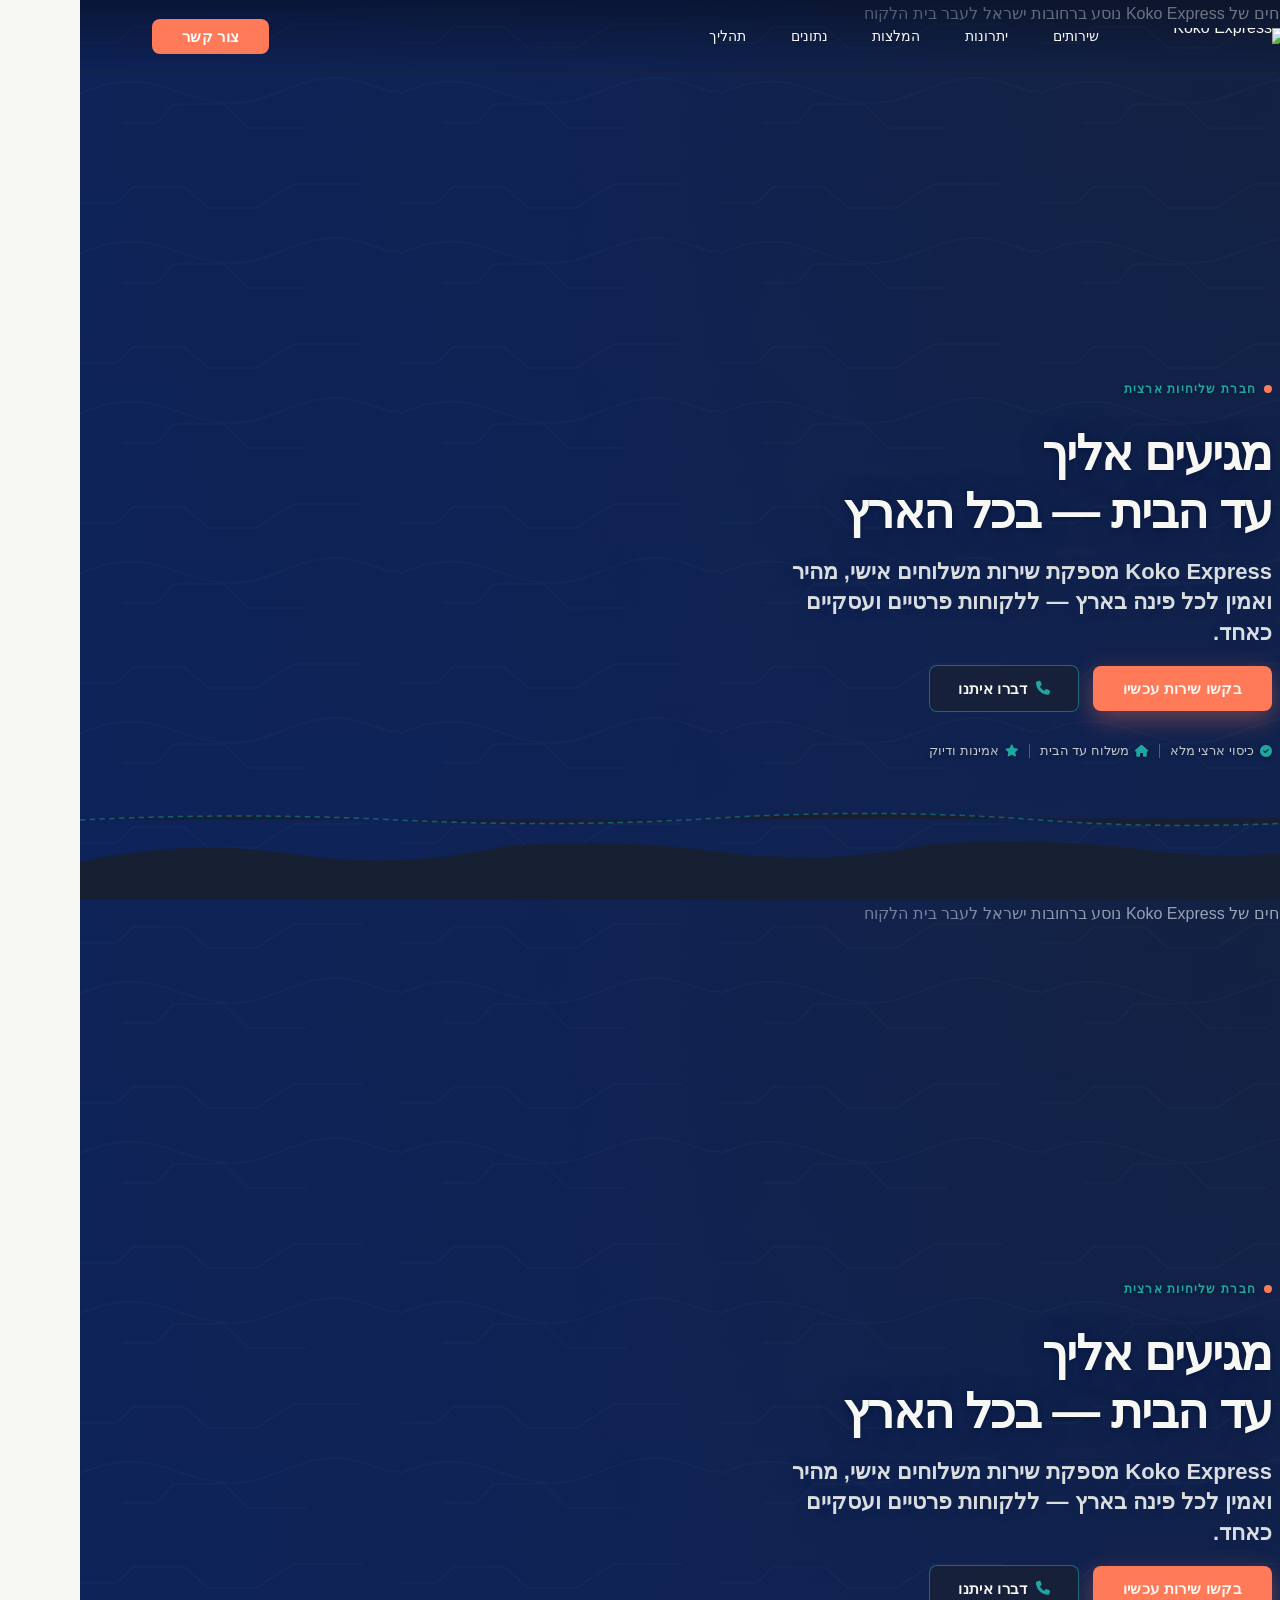
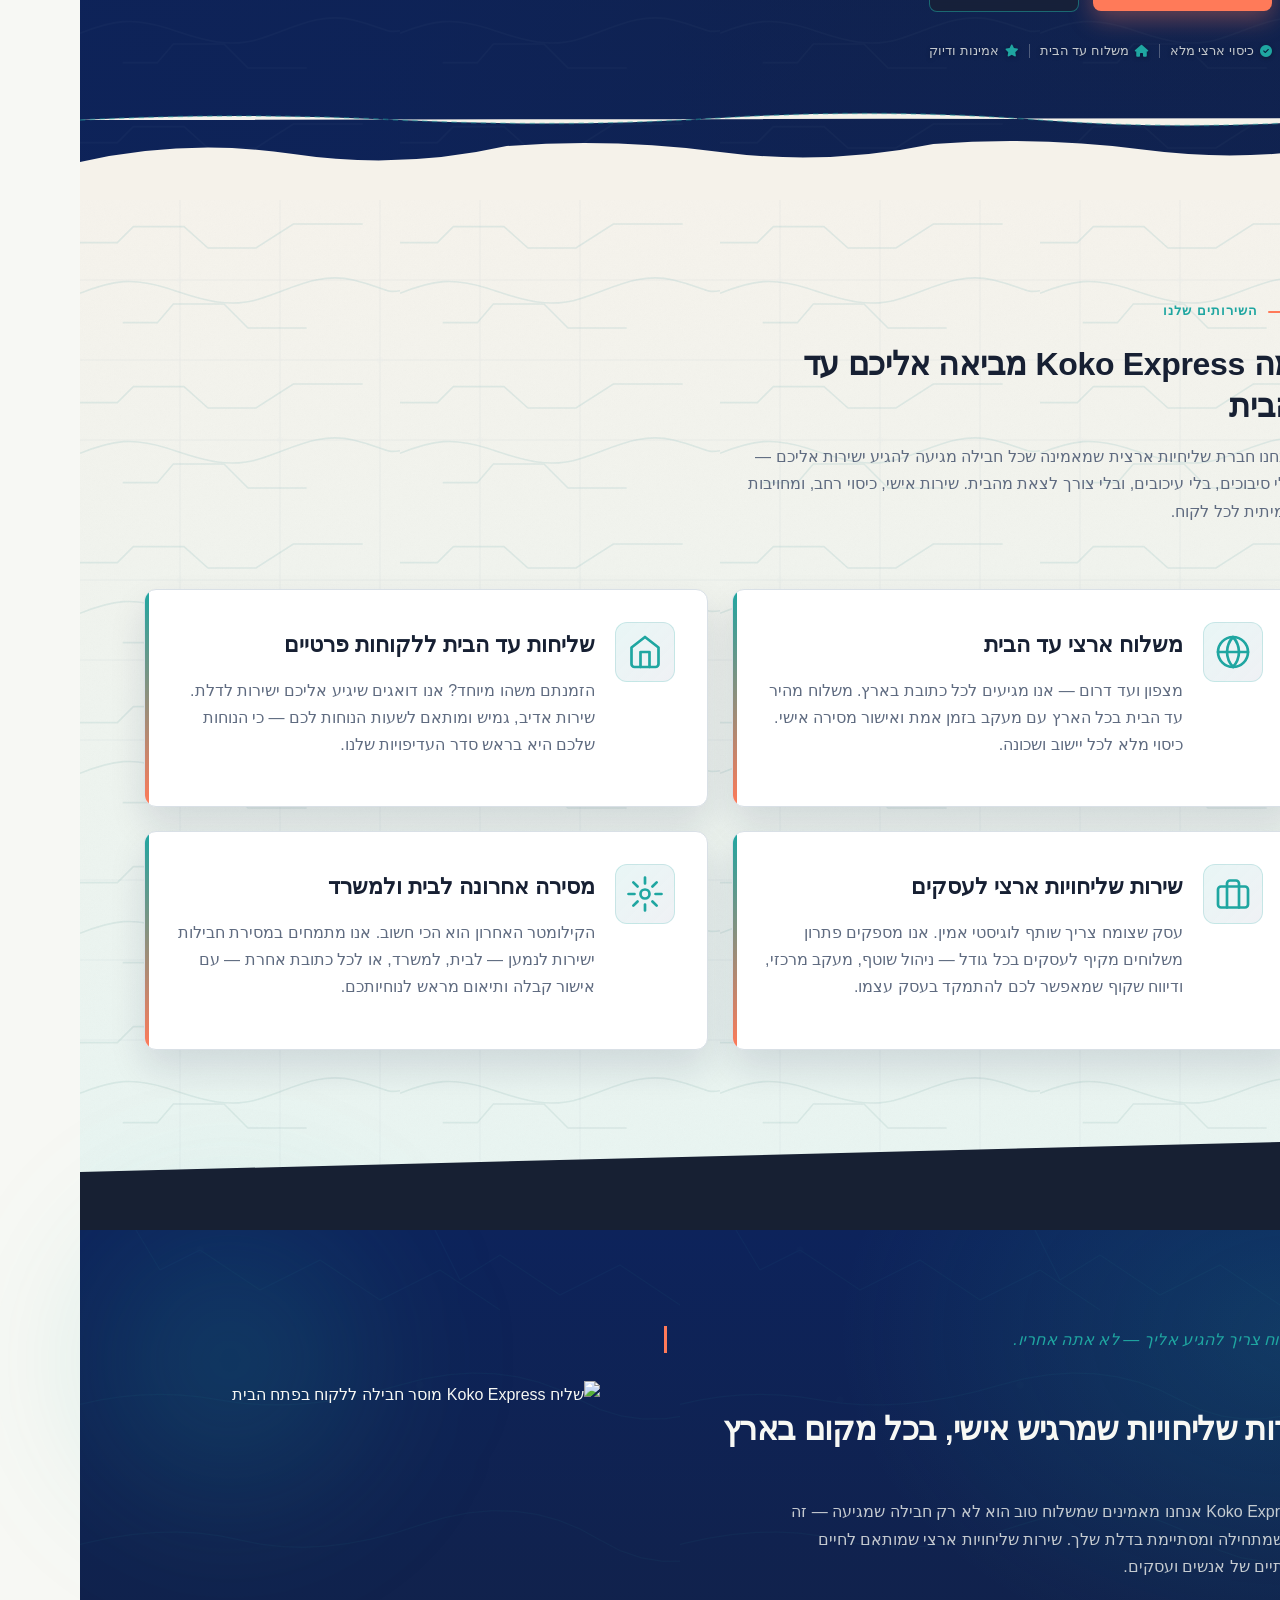
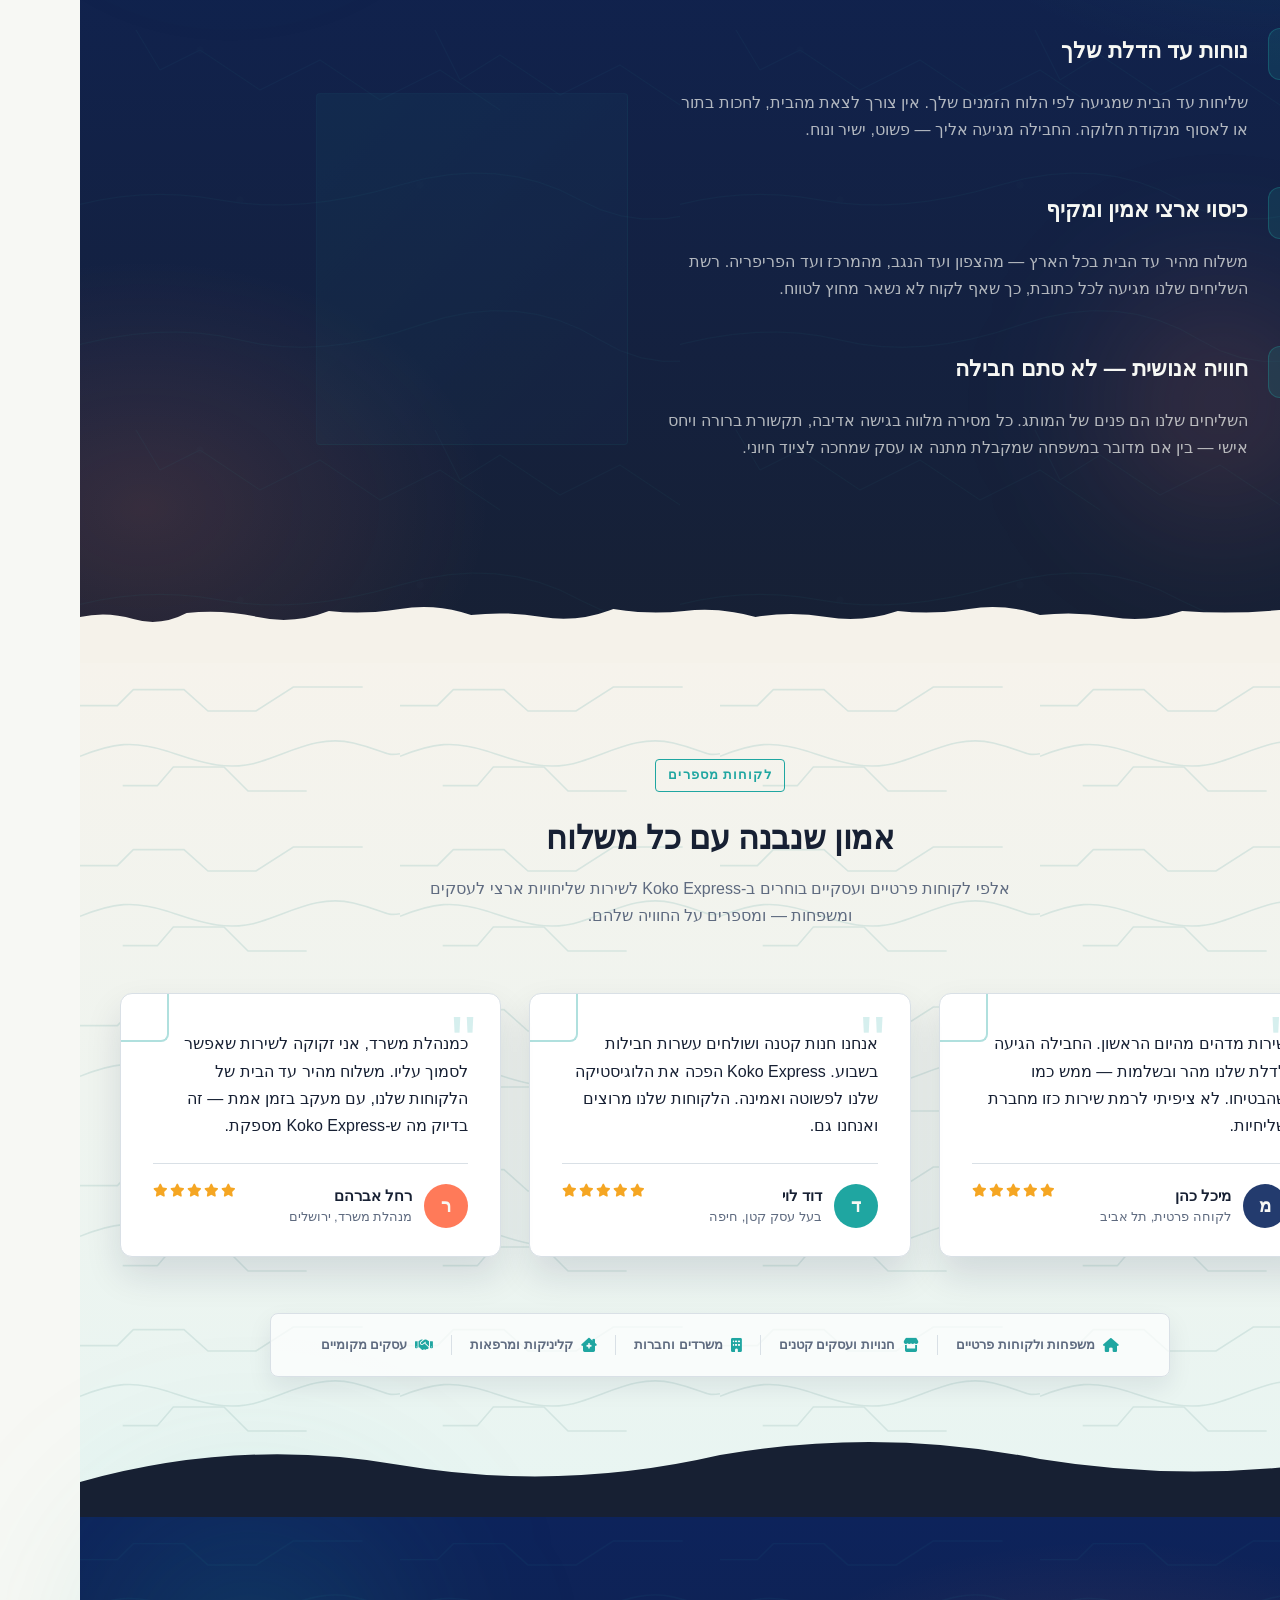
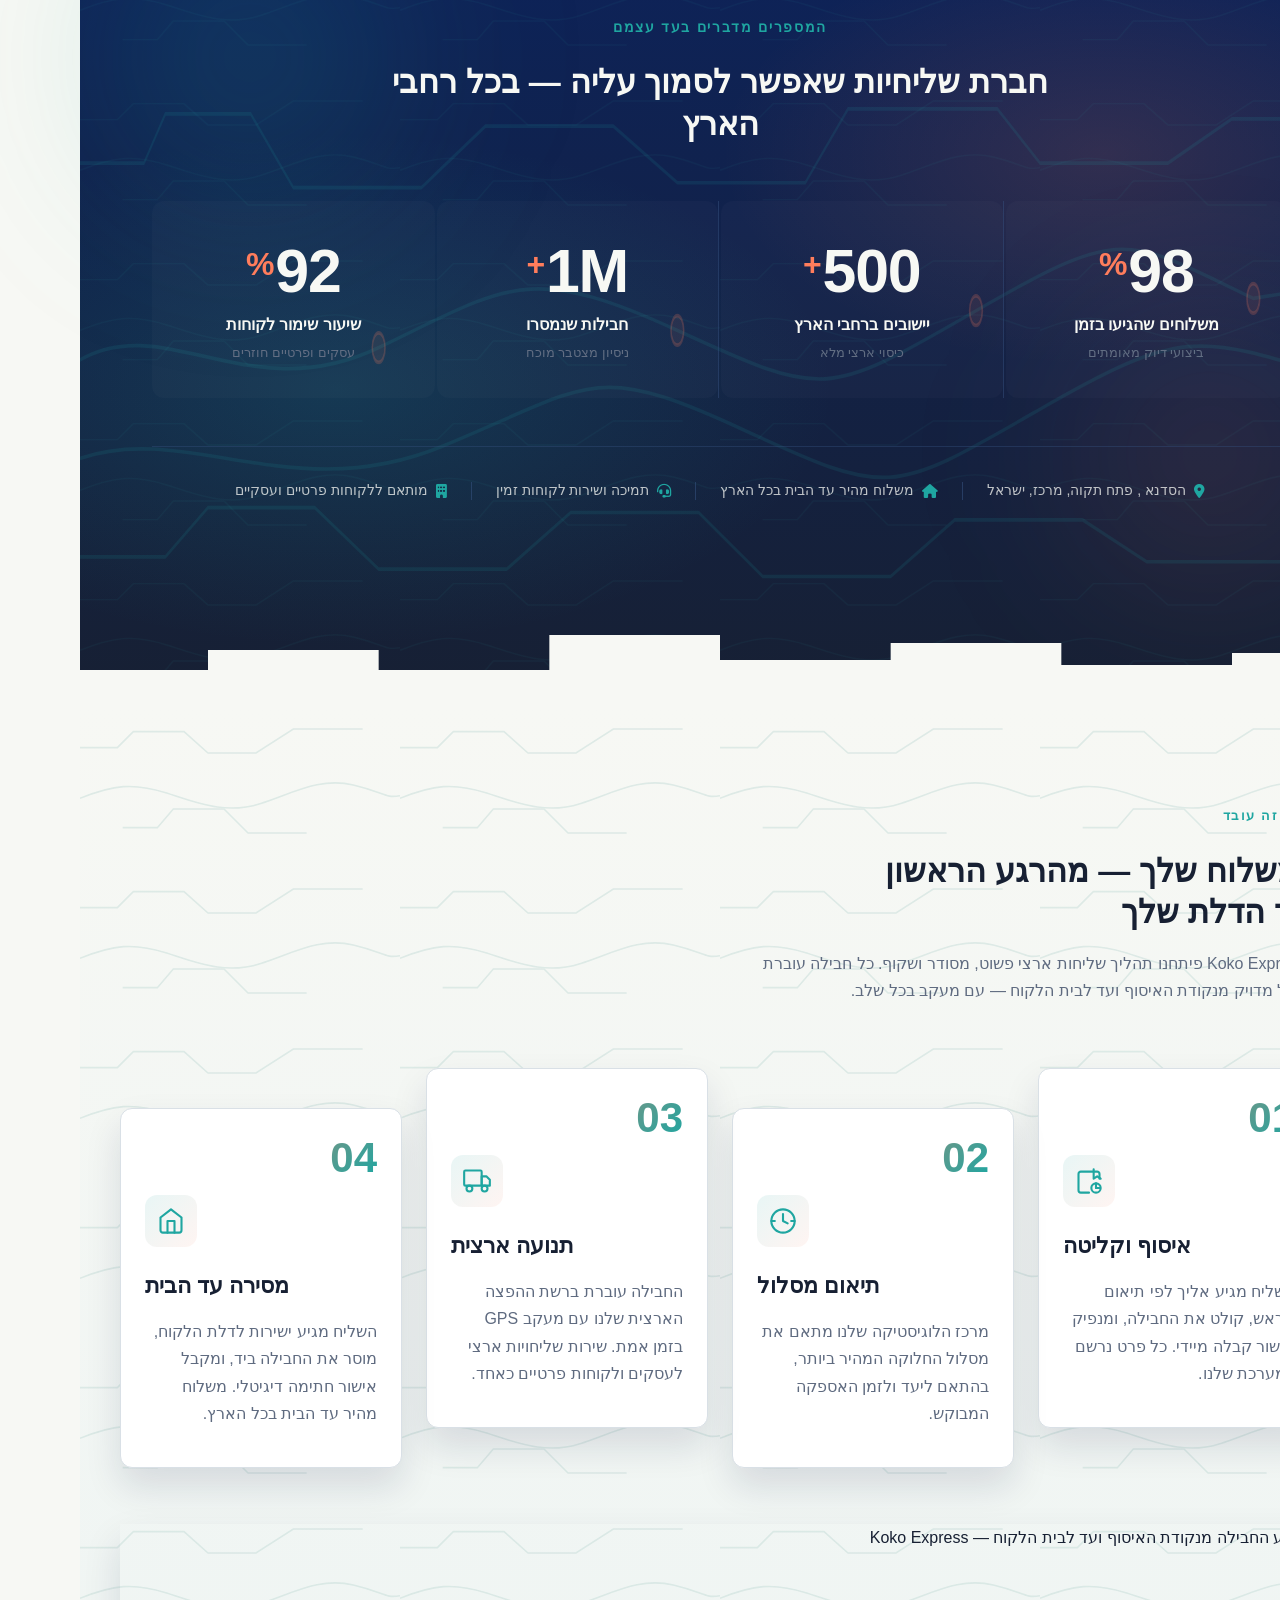
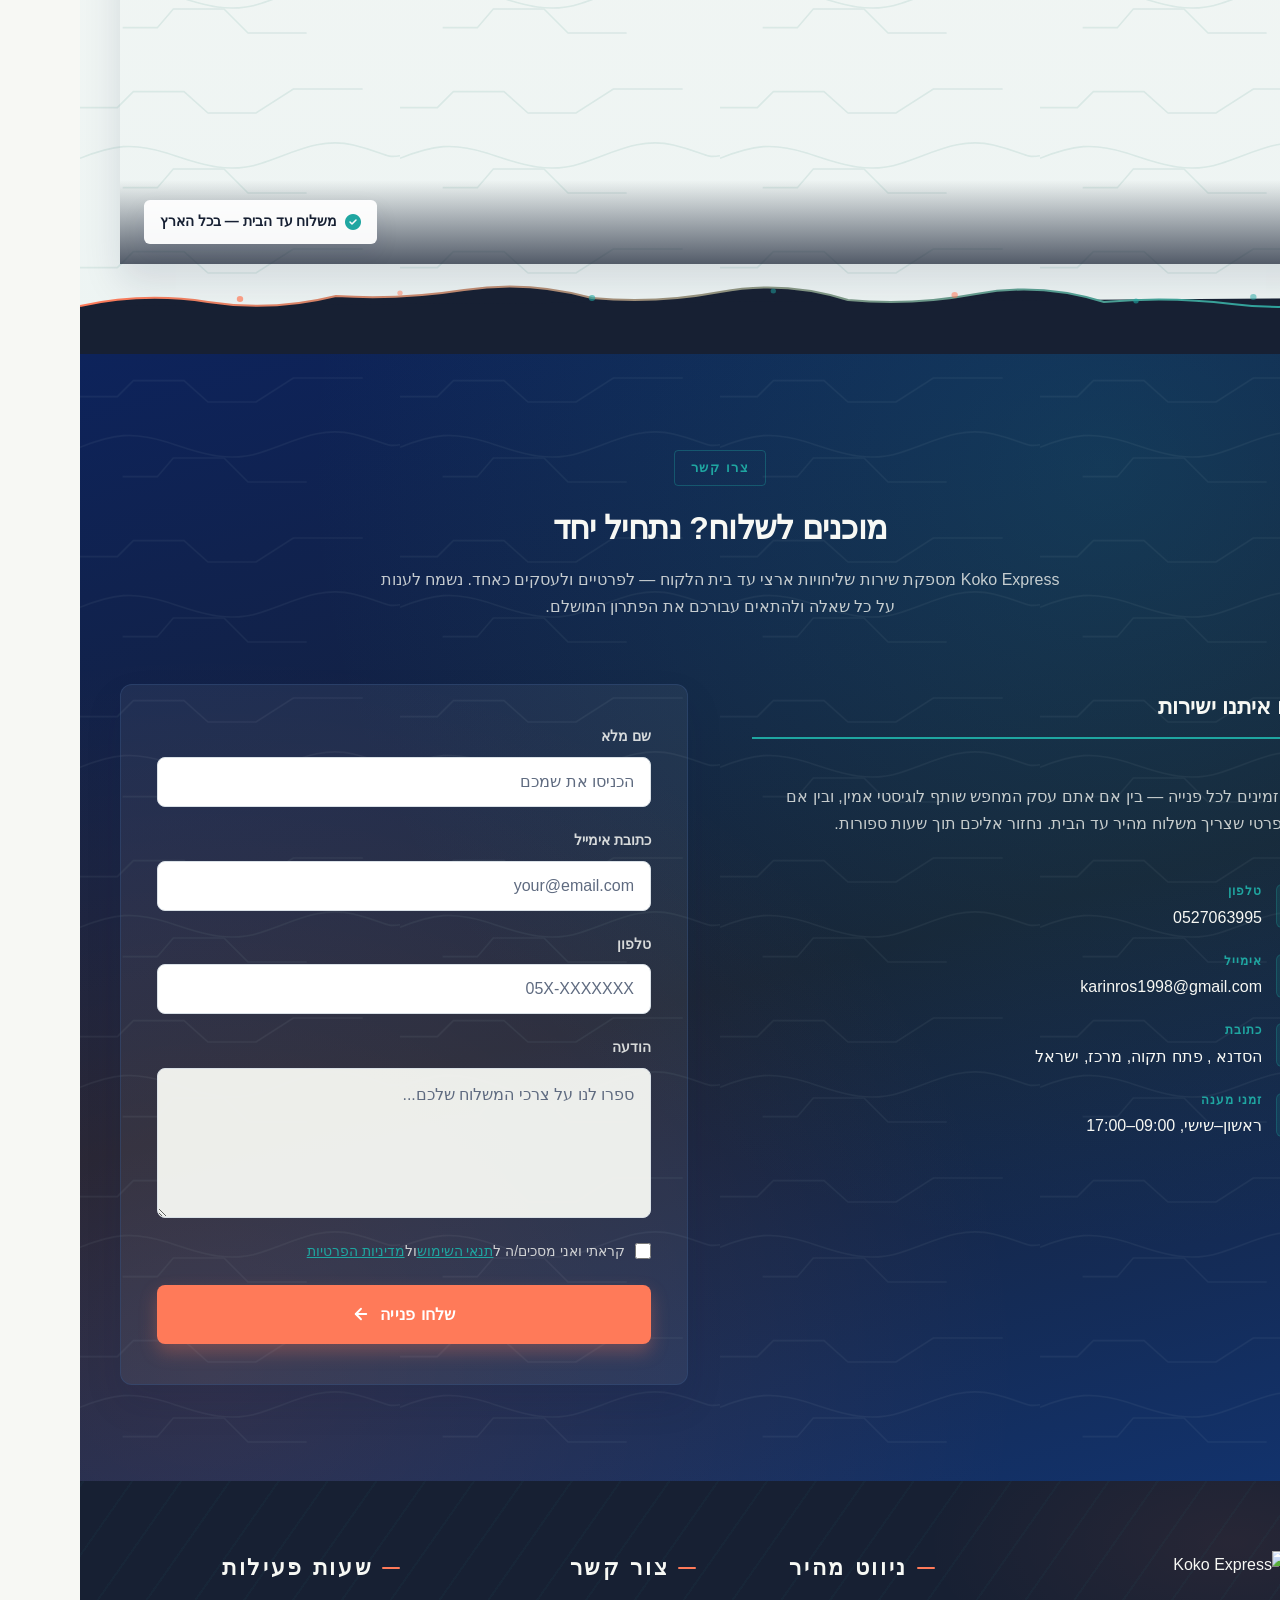
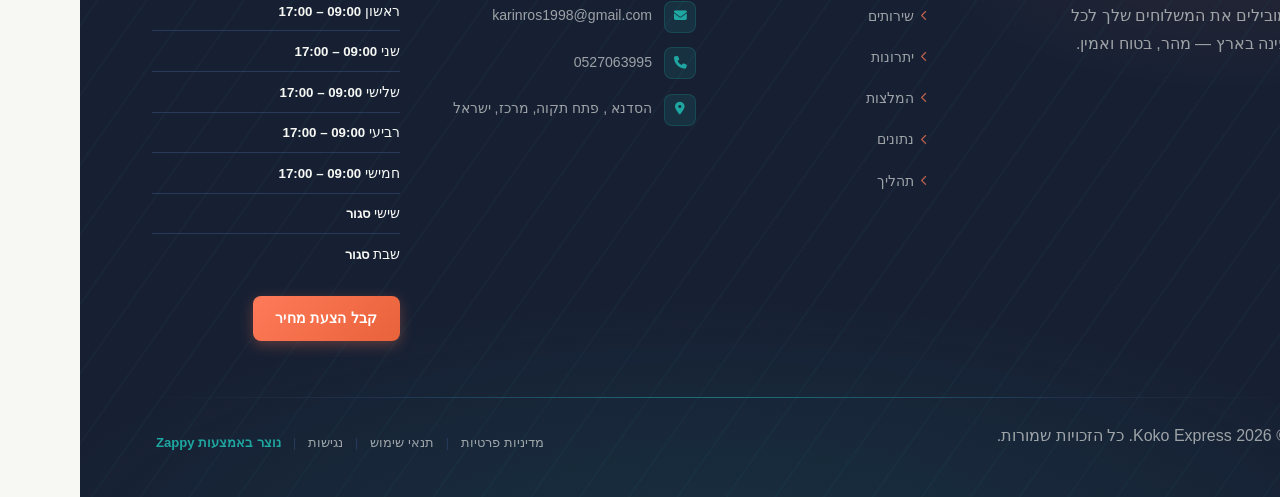
==== commit 0eeb01d1: "Background sync: Progressive GitHub Sync" ====
--- a/public/index.html
+++ b/public/index.html
@@ -1 +1 @@
-<!doctype html><html dir="rtl" lang="he"><head><meta charset="UTF-8"><meta content="width=device-width,initial-scale=1" name="viewport"><meta content="index, follow" name="robots"><title>חברת שליחיות — Koko Express</title><meta content="Koko Express is a nationwide courier and delivery company that specializes in door-to-door delivery services across the country. The brand focuses on convenienc" name="description"><meta content="חברת שליחיות, שליחות עד הבית, שירות שליחויות ארצי לעסקים, משלוח מהיר עד הבית בכל הארץ" name="keywords"><link href="/assets/favicon.ico" rel="icon" type="image/x-icon"><link href="/assets/favicon-16x16.png" rel="icon" type="image/png" sizes="16x16"><link href="/assets/favicon-32x32.png" rel="icon" type="image/png" sizes="32x32"><link href="/assets/favicon-48x48.png" rel="icon" type="image/png" sizes="48x48"><link href="/assets/favicon-192x192.png" rel="icon" type="image/png" sizes="192x192"><link href="/assets/favicon-512x512.png" rel="icon" type="image/png" sizes="512x512"><link href="/assets/apple-touch-icon.png" rel="apple-touch-icon"><script>!function(){"use strict";var t="f1bfb1c4-74ef-4f84-8cb6-62afdc44b9e4",e="https://api.zappy5.com/api/analytics/track",a=18e5,n=2592e6,o=!0,i=!0,r=!0;var s=function(){var e="zappy_visitor_"+t,a=null;try{if(a=localStorage.getItem(e)){var o=JSON.parse(a),i=Date.now();if(i-o.created<n)return o.lastSeen=i,localStorage.setItem(e,JSON.stringify(o)),o.id}}catch(t){console.warn("Zappy Analytics: LocalStorage not available")}var r="zv_"+Date.now()+"_"+Math.random().toString(36).substr(2,9);try{localStorage.setItem(e,JSON.stringify({id:r,created:Date.now(),lastSeen:Date.now()}))}catch(t){}return r}(),c=function(){var e="zappy_session_"+t,n=null;try{if(n=sessionStorage.getItem(e)){var o=JSON.parse(n),i=Date.now();if(i-o.timestamp<a)return o.timestamp=i,sessionStorage.setItem(e,JSON.stringify(o)),o.id}}catch(t){console.warn("Zappy Analytics: SessionStorage not available")}var r="zs_"+Date.now()+"_"+Math.random().toString(36).substr(2,9);try{sessionStorage.setItem(e,JSON.stringify({id:r,timestamp:Date.now()}))}catch(t){}return r}();function l(a,n){n=n||{};var o={website_id:t,event_type:a,page_path:window.location.pathname,referrer:document.referrer||"direct",visitor_id:s,session_id:c,metadata:n};if(navigator.sendBeacon){var i=new Blob([JSON.stringify(o)],{type:"application/json"});navigator.sendBeacon(e,i)}else fetch(e,{method:"POST",headers:{"Content-Type":"application/json"},body:JSON.stringify(o),keepalive:!0}).catch(function(t){console.warn("Zappy Analytics: Failed to track event",t)})}o&&l("pageview",{title:document.title,url:window.location.href}),i&&document.addEventListener("click",function(t){var e=t.target;if("BUTTON"===e.tagName||e.closest("button")){var a="BUTTON"===e.tagName?e:e.closest("button");l("click",{element:"button",text:a.textContent.trim().substring(0,100),id:a.id||null,class:a.className||null})}else if("A"===e.tagName||e.closest("a")){var n="A"===e.tagName?e:e.closest("a");l("navigation",{element:"link",text:n.textContent.trim().substring(0,100),href:n.href,external:n.hostname!==window.location.hostname})}},!0),r&&document.addEventListener("submit",function(t){var e=t.target;l("form_submit",{form_id:e.id||null,form_name:e.name||null,form_action:e.action||null,form_method:e.method||"GET"})},!0);var d=Date.now();window.addEventListener("beforeunload",function(){l("page_unload",{time_on_page:Math.floor((Date.now()-d)/1e3),page_path:window.location.pathname})}),window.zappyAnalytics={track:l,getVisitorId:function(){return s},getSessionId:function(){return c}}}()</script><meta content="חברת שליחיות — Koko Express" property="og:title"><meta content="Koko Express is a nationwide courier and delivery company that specializes in door-to-door delivery services across the country. The brand focuses on convenienc" property="og:description"><meta content="summary_large_image" name="twitter:card"><meta content="חברת שליחיות — Koko Express" name="twitter:title"><meta content="Koko Express is a nationwide courier and delivery company that specializes in door-to-door delivery services across the country. The brand focuses on convenienc" name="twitter:description"><meta content="website" property="og:type"><meta content="he_IL" property="og:locale"><link href="https://cdnjs.cloudflare.com/ajax/libs/font-awesome/6.4.0/css/all.min.css" rel="stylesheet"><link href="/assets/favicon.ico" rel="icon" type="image/x-icon"><link href="/assets/favicon-16x16.png" rel="icon" type="image/png" sizes="16x16"><link href="/assets/favicon-32x32.png" rel="icon" type="image/png" sizes="32x32"><link href="/assets/favicon-48x48.png" rel="icon" type="image/png" sizes="48x48"><link href="/assets/favicon-192x192.png" rel="icon" type="image/png" sizes="192x192"><link href="/assets/favicon-512x512.png" rel="icon" type="image/png" sizes="512x512"><link href="/assets/apple-touch-icon.png" rel="apple-touch-icon"><link href="https://cdn.jsdelivr.net/npm/vanilla-cookieconsent@3/dist/cookieconsent.css" rel="stylesheet"><script src="https://cdn.jsdelivr.net/npm/vanilla-cookieconsent@3/dist/cookieconsent.umd.js"></script><script src="https://cdn.jsdelivr.net/gh/mickidum/acc_toolbar/acctoolbar/acctoolbar.min.js"></script><link href="/styles.css" rel="stylesheet"><style id="zappy-dropdown-submenu-styles">#navMenu li:has(.sub-menu),.nav-menu li:has(.sub-menu),.navbar li:has(.sub-menu),nav li:has(.sub-menu){position:relative}#navMenu .sub-menu,.nav-menu .sub-menu,.navbar .sub-menu,nav .sub-menu{display:block!important;position:absolute!important;top:100%;left:0;min-width:220px;background:#fff;border-radius:8px;box-shadow:0 8px 25px rgba(0,0,0,.15);padding:8px 0;opacity:0;visibility:hidden;transform:translateY(10px);transition:all .3s ease;z-index:1000;list-style:none;pointer-events:none}#navMenu li:hover>.sub-menu,.nav-menu li:hover>.sub-menu,.navbar li:hover>.sub-menu,nav li:hover>.sub-menu{opacity:1!important;visibility:visible!important;transform:translateY(0)!important;pointer-events:auto!important}.sub-menu li{list-style:none;margin:0;padding:0}.sub-menu a{display:block!important;padding:10px 16px!important;color:var(--text-dark,#333)!important;font-weight:500;text-decoration:none;white-space:nowrap;transition:background-color .2s}.sub-menu .zappy-nav-child>a{padding-left:28px!important;font-size:.9em!important;opacity:.85!important}[dir=rtl] .sub-menu .zappy-nav-child>a,html[lang=ar] .sub-menu .zappy-nav-child>a,html[lang=he] .sub-menu .zappy-nav-child>a{padding-left:10px!important;padding-right:28px!important}.sub-menu .zappy-nav-parent>a{font-weight:600!important}.sub-menu a:hover{background-color:#f5f5f5}[dir=rtl] .nav-menu .sub-menu,[dir=rtl] .navbar .sub-menu,[dir=rtl] nav .sub-menu,html[lang=ar] .nav-menu .sub-menu,html[lang=ar] .navbar .sub-menu,html[lang=ar] nav .sub-menu,html[lang=he] .nav-menu .sub-menu,html[lang=he] .navbar .sub-menu,html[lang=he] nav .sub-menu{left:auto!important;right:0!important}.sub-menu:empty,.sub-menu:not(:has(li)):not(:has(> a)),.sub-menu:not(:has(li:not(.zappy-hidden-menu-item))):not(:has(> a)){display:none!important;opacity:0!important;visibility:hidden!important;pointer-events:none!important}li:has(.menu-group-title):hover>.sub-menu{opacity:1!important;visibility:visible!important;transform:translateY(0)!important;pointer-events:auto!important}#navMenu>li>.menu-group-title,.nav-menu>li>.menu-group-title{display:inline-block;padding:.5rem 1rem;cursor:default;user-select:none}@media (max-width:768px){#navMenu .sub-menu,.nav-menu .sub-menu,.navbar .sub-menu,nav .sub-menu{position:static!important;transform:none!important;box-shadow:none!important;background:0 0!important;max-height:0;overflow:hidden;opacity:0;visibility:hidden;transition:max-height .3s ease,opacity .3s ease;padding:0!important;border-radius:0!important}#navMenu .sub-menu.mobile-expanded,.nav-menu .sub-menu.mobile-expanded,.navbar .sub-menu.mobile-expanded{max-height:none!important;overflow-y:visible!important;opacity:1!important;visibility:visible!important;padding:8px 0 8px 16px!important}[dir=rtl] .sub-menu.mobile-expanded,html[lang=he] .sub-menu.mobile-expanded{padding:8px 16px 8px 0!important}#navMenu li:hover>.sub-menu,.nav-menu li:hover>.sub-menu,.navbar li:hover>.sub-menu,nav li:hover>.sub-menu{opacity:0;visibility:hidden;pointer-events:none}#navMenu li>.sub-menu.mobile-expanded,.nav-menu li>.sub-menu.mobile-expanded,.navbar li>.sub-menu.mobile-expanded,nav li>.sub-menu.mobile-expanded{opacity:1!important;visibility:visible!important;pointer-events:auto!important}#navMenu li:has(.sub-menu),.nav-menu li:has(.sub-menu),.navbar li:has(.sub-menu),nav li:has(.sub-menu){display:flex!important;flex-wrap:wrap!important;align-items:center!important;position:relative!important;min-height:44px!important}#navMenu li:has(.sub-menu)>a,.nav-menu li:has(.sub-menu)>a,.navbar li:has(.sub-menu)>a,nav li:has(.sub-menu)>a{flex:1!important;min-width:0!important}#navMenu li:has(.sub-menu)>.menu-group-title,.nav-menu li:has(.sub-menu)>.menu-group-title,.navbar li:has(.sub-menu)>.menu-group-title,nav li:has(.sub-menu)>.menu-group-title{flex:1!important;min-width:0!important;padding:0!important;line-height:inherit!important}#navMenu li:has(.sub-menu)>.sub-menu,.nav-menu li:has(.sub-menu)>.sub-menu,.navbar li:has(.sub-menu)>.sub-menu,nav li:has(.sub-menu)>.sub-menu{flex-basis:100%!important;width:100%!important}#navMenu li:has(.sub-menu)>a [class*=arrow],#navMenu li:has(.sub-menu)>a [class*=chevron],.nav-menu li:has(.sub-menu)>a .fa-angle-down,.nav-menu li:has(.sub-menu)>a .fa-chevron-down,.nav-menu li:has(.sub-menu)>a [class*=arrow],.nav-menu li:has(.sub-menu)>a [class*=chevron],nav li:has(.sub-menu)>a [class*=arrow],nav li:has(.sub-menu)>a [class*=chevron]{display:none!important;visibility:hidden!important}.mobile-submenu-toggle{display:flex!important;align-items:center!important;justify-content:center!important;width:44px!important;height:auto!important;background:0 0!important;border:none!important;cursor:pointer!important;color:var(--text-dark)!important;position:static!important;flex-shrink:0!important;align-self:stretch!important;z-index:2!important;padding:0!important;margin:0!important}.mobile-submenu-toggle::after{content:''!important;width:0!important;height:0!important;border-left:6px solid transparent!important;border-right:6px solid transparent!important;border-top:7px solid currentColor!important;transition:transform .3s ease!important}.mobile-submenu-toggle.expanded::after{transform:rotate(180deg)!important}.sub-menu a{padding:10px 0!important;display:block!important;color:var(--text-dark)!important;white-space:normal!important}.sub-menu .zappy-nav-child>a{padding-left:28px!important;font-size:.9em!important;opacity:.85!important}[dir=rtl] .sub-menu .zappy-nav-child>a,html[lang=ar] .sub-menu .zappy-nav-child>a,html[lang=he] .sub-menu .zappy-nav-child>a{padding-left:0!important;padding-right:28px!important}.sub-menu .zappy-nav-parent>a{font-weight:600!important}#navMenu.active,.nav-menu.active{max-width:100vw!important;overflow-x:hidden!important;box-sizing:border-box!important}.navbar .sub-menu li a,.zappy-products-dropdown .sub-menu a,nav.navbar .sub-menu li a{color:var(--text-dark)!important}}@media (min-width:769px){.mobile-submenu-toggle{display:none!important}}</style><style id="mobile-lang-menu-deployed-css">@media (max-width:768px){.lang-switcher,.nav-container .lang-switcher,.nav-cta-container .lang-switcher,.nav-ecommerce-icons .lang-switcher,.nav-icons-left .lang-switcher,.navbar .lang-switcher,.navbar .nav-cta-container .lang-switcher{display:none!important}.mobile-lang-menu{width:100%;border-top:1px solid rgba(128,128,128,.2);padding:8px 0 0 0;margin-top:8px}.mobile-lang-toggle{display:flex!important;align-items:center;justify-content:space-between;width:100%;padding:12px 16px;background:0 0;border:none;cursor:pointer;font-size:15px;color:inherit;font-family:inherit}.mobile-lang-toggle::after{content:'';display:inline-block;width:8px;height:8px;border-right:2px solid currentColor;border-bottom:2px solid currentColor;transform:rotate(45deg);transition:transform .3s ease;margin-left:8px}.mobile-lang-toggle.expanded::after{transform:rotate(-135deg)}.mobile-lang-options{max-height:0;overflow:hidden;transition:max-height .3s ease}.mobile-lang-options.expanded{max-height:300px}.mobile-lang-option{display:flex!important;align-items:center;gap:10px;padding:10px 24px;text-decoration:none;color:inherit;font-size:14px;font-family:inherit}.mobile-lang-option:hover{background:rgba(128,128,128,.1)}.mobile-lang-option.active{font-weight:600;opacity:.7;pointer-events:none}.mobile-lang-option img{width:20px;height:20px;border-radius:50%}}@media (min-width:769px){.mobile-lang-menu{display:none!important}}</style><style id="zappy-widget-visibility">#mic-access-tool-box,#mic-access-tool-general-button,#mic-init-access-tool #mic-access-tool-box,#mic-init-access-tool #mic-access-tool-general-button,#mic-init-access-tool .mic-access-tool-general-button,._access-icon,._access-menu,.mic-access-tool-box,.mic-access-tool-general-button,div[id*=mic-access-tool-box]{display:none!important;visibility:hidden!important;opacity:0!important;pointer-events:none!important}</style></head><body><nav class="navbar" dir="rtl"><button class="mobile-toggle" aria-label="Menu" id="mobileToggle"><svg viewBox="0 0 24 24" fill="none" height="24" width="24" class="hamburger-icon"><path d="M3 12h18M3 6h18M3 18h18" stroke="currentColor" stroke-width="2" stroke-linecap="round"></path></svg><svg viewBox="0 0 24 24" fill="none" height="24" width="24" class="close-icon" style="display:none"><path d="M18 6L6 18M6 6l12 12" stroke="currentColor" stroke-width="2" stroke-linecap="round"></path></svg></button><button class="phone-header-btn" aria-label="Call" data-phone="0527063995"><svg viewBox="0 0 24 24" fill="currentColor" height="20" width="20"><path d="M22 16.92v3a2 2 0 0 1-2.18 2 19.79 19.79 0 0 1-8.63-3.07 19.5 19.5 0 0 1-6-6 19.79 19.79 0 0 1-3.07-8.67A2 2 0 0 1 4.11 2h3a2 2 0 0 1 2 1.72 12.84 12.84 0 0 0 .7 2.81 2 2 0 0 1-.45 2.11L8.09 9.91a16 16 0 0 0 6 6l1.27-1.27a2 2 0 0 1 2.11-.45 12.84 12.84 0 0 0 2.81.7A2 2 0 0 1 22 16.92z"></path></svg></button><div class="nav-container"><div class="nav-right-group"><div class="nav-brand"><a href="/" class="logo-link"><img alt="Koko Express" src="/assets/business-logo.webp" class="logo"></a></div><ul class="nav-menu" id="navMenu"><li><a href="#services">שירותים</a></li><li><a href="#benefits">יתרונות</a></li><li><a href="#testimonials">המלצות</a></li><li><a href="#stats">נתונים</a></li><li><a href="#process">תהליך</a></li></ul></div><div class="nav-cta-container"><a href="#contact" class="nav-cta-btn">צור קשר</a></div></div></nav><script>window.addEventListener("load",function(){const e=document.querySelector(".navbar, nav, header");if(!e)return void console.log("[Navbar] Navbar element not found");let t=document.getElementById("mobileToggle")||document.querySelector(".mobile-toggle")||document.querySelector(".hamburger")||document.querySelector(".hamburger-menu")||document.querySelector(".menu-toggle")||document.querySelector(".burger-menu")||document.querySelector('[aria-label="Menu"]')||document.querySelector('[aria-label="תפריט"]');const o=document.querySelector(".phone-header-btn"),n=window.getComputedStyle(e);let r=n.backgroundColor;if(console.log("[Navbar] Initial navbar background:",r),"transparent"===r||"rgba(0, 0, 0, 0)"===r||r.startsWith("rgba")&&r.includes(", 0)")){const e=n.backgroundImage;if(e&&"none"!==e)console.log("[Navbar] Navbar has background image/gradient, using dark text"),r="rgb(240, 240, 240)";else{const e=window.getComputedStyle(document.body).backgroundColor;console.log("[Navbar] Navbar transparent, using body background:",e),r=e}}const i=r.match(/\d+/g);if(i&&i.length>=3){const e=(.299*parseInt(i[0])+.587*parseInt(i[1])+.114*parseInt(i[2]))/255;console.log("[Navbar] Mobile button colors preserved from Claude CSS (luminance:",e.toFixed(2)+")");const n=document.createElement("style");n.id="zappy-mobile-nav-fix";document.documentElement.lang;document.documentElement.dir,n.textContent='\n        /* Hide mobile buttons on desktop, show only on mobile */\n        @media (min-width: 769px) {\n          .mobile-toggle,\n          .phone-header-btn {\n            display: none !important;\n          }\n        }\n        \n        /* Show and position mobile buttons correctly on mobile */\n        @media (max-width: 768px) {\n          .mobile-toggle,\n          .phone-header-btn {\n            position: absolute !important;\n            top: 50% !important;\n            transform: translateY(-50%) !important;\n            z-index: 1001 !important;\n            display: flex !important;\n            align-items: center !important;\n            justify-content: center !important;\n            width: 36px !important;\n            height: 36px !important;\n            border-radius: 50% !important;\n            border: none !important;\n            cursor: pointer !important;\n            padding: 6px !important;\n            background: none !important;\n            color: var(--nav-text, var(--text-dark)) !important;\n          }\n          \n          /* LTR positioning (default): hamburger LEFT, phone RIGHT */\n          html:not([dir="rtl"]):not([lang="he"]):not([lang="ar"]) .mobile-toggle,\n          html[dir="ltr"] .mobile-toggle {\n            left: 12px !important;\n            right: auto !important;\n          }\n          html:not([dir="rtl"]):not([lang="he"]):not([lang="ar"]) .phone-header-btn,\n          html[dir="ltr"] .phone-header-btn {\n            right: 12px !important;\n            left: auto !important;\n          }\n          \n          /* RTL positioning: hamburger RIGHT, phone LEFT */\n          html[dir="rtl"] .mobile-toggle,\n          html[lang="he"] .mobile-toggle,\n          html[lang="ar"] .mobile-toggle {\n            right: 12px !important;\n            left: auto !important;\n          }\n          html[dir="rtl"] .phone-header-btn,\n          html[lang="he"] .phone-header-btn,\n          html[lang="ar"] .phone-header-btn {\n            left: 12px !important;\n            right: auto !important;\n          }\n          \n          /* CRITICAL: Ensure nav-container has min-height on mobile */\n          /* All children are positioned absolutely/fixed on mobile, so height:auto collapses to 0 */\n          .nav-container {\n            min-height: 70px !important;\n            position: relative !important;\n          }\n          \n          /* Ensure SVG icons are properly sized and inherit color */\n          .mobile-toggle svg,\n          .phone-header-btn svg {\n            width: 24px !important;\n            height: 24px !important;\n            /* Don\'t force display - let JavaScript control hamburger/close toggle */\n          }\n          \n          /* Reset nav-cta-container on mobile - remove desktop box-shadow/padding */\n          /* that creates a visible ghost box when CTA button is hidden */\n          .nav-cta-container {\n            box-shadow: none !important;\n            padding: 0 !important;\n          }\n          \n          /* Hide nav-cta-container entirely on mobile when there\'s no lang-switcher */\n          /* (only the CTA button is inside, and it\'s hidden on mobile) */\n          .nav-cta-container:not(:has(.lang-switcher)) {\n            display: none !important;\n          }\n          \n          /* CRITICAL: Prevent hero image fade gradient from bleeding over headline text */\n          /* The .image-fade-gradient has bottom: -30px (extends below parent) */\n          /* On mobile stacked layout, this overlaps the h1 text below the image */\n          .hero-image-column {\n            overflow: hidden !important;\n          }\n          .image-fade-gradient {\n            bottom: 0 !important;\n          }\n          \n          /* Hide desktop language switcher on mobile - hamburger menu handles it */\n          /* High specificity to override stored CSS */\n          .lang-switcher,\n          .nav-cta-container .lang-switcher,\n          .nav-container .lang-switcher,\n          .navbar .lang-switcher,\n          .navbar .nav-cta-container .lang-switcher {\n            display: none !important;\n          }\n        }\n      ';const r=document.getElementById("zappy-mobile-nav-fix");r&&r.remove(),document.head.appendChild(n),console.log("[Navbar] Critical CSS injected for mobile nav positioning");const l=window.innerWidth<=768;if(t){const e=t.querySelector(".hamburger-icon"),o=t.querySelector(".close-icon");e&&(e.style.setProperty("width","24px","important"),e.style.setProperty("height","24px","important"),e.style.setProperty("display","block","important")),o&&(o.style.setProperty("width","24px","important"),o.style.setProperty("height","24px","important"),o.style.setProperty("display","none","important")),l?(t.style.setProperty("position","absolute","important"),t.style.setProperty("top","50%","important"),t.style.setProperty("transform","translateY(-50%)","important"),t.style.setProperty("z-index","1001","important"),t.style.removeProperty("left"),t.style.removeProperty("right"),console.log("[Navbar] Mobile toggle positioning applied (mobile viewport)")):(t.style.removeProperty("position"),t.style.removeProperty("top"),t.style.removeProperty("transform"),t.style.removeProperty("z-index"),t.style.removeProperty("left"),t.style.removeProperty("right"),console.log("[Navbar] Desktop viewport - cleared mobile toggle inline positioning"))}if(o){const e=o.querySelector("svg");e&&(e.style.width="24px",e.style.height="24px",e.setAttribute("width","24"),e.setAttribute("height","24")),l?(o.style.setProperty("position","absolute","important"),o.style.setProperty("top","50%","important"),o.style.setProperty("transform","translateY(-50%)","important"),o.style.setProperty("z-index","1001","important"),o.style.removeProperty("left"),o.style.removeProperty("right"),console.log("[Navbar] Phone button positioning applied (mobile viewport)")):(o.style.removeProperty("position"),o.style.removeProperty("top"),o.style.removeProperty("transform"),o.style.removeProperty("z-index"),o.style.removeProperty("left"),o.style.removeProperty("right"),console.log("[Navbar] Desktop viewport - cleared phone button inline positioning"))}}else console.log("[Navbar] Could not parse background color:",r);t=document.getElementById("mobileToggle")||document.querySelector(".mobile-toggle")||document.querySelector(".hamburger")||document.querySelector(".hamburger-menu")||document.querySelector(".menu-toggle")||document.querySelector(".burger-menu")||document.querySelector('[aria-label="Menu"]')||document.querySelector('[aria-label="תפריט"]');const l=document.getElementById("navMenu")||document.querySelector(".nav-menu")||document.querySelector(".nav-links")||document.querySelector("nav ul:not(.submenu)");if(!t||!l)return void console.log("[Navbar] Mobile toggle or menu not found:",{toggle:!!t,menu:!!l});l.id||(l.id="navMenu"),console.log("[Navbar] Initializing mobile menu...");const a=t.cloneNode(!0);t.parentNode.replaceChild(a,t),a.addEventListener("click",function(e){e.preventDefault(),e.stopPropagation();const t=this.querySelector(".hamburger-icon"),o=this.querySelector(".close-icon");l.classList.contains("active")?(l.classList.remove("active"),t&&t.style.setProperty("display","block","important"),o&&o.style.setProperty("display","none","important"),document.body.style.overflow="",console.log("[Navbar] Menu closed")):(l.classList.add("active"),t&&t.style.setProperty("display","none","important"),o&&o.style.setProperty("display","block","important"),document.body.style.overflow="hidden",console.log("[Navbar] Menu opened"))}),l.querySelectorAll("a").forEach(function(e){e.addEventListener("click",function(){if("#"===this.getAttribute("href"))return;const e=a.querySelector(".hamburger-icon"),t=a.querySelector(".close-icon");l.classList.remove("active"),e&&e.style.setProperty("display","block","important"),t&&t.style.setProperty("display","none","important"),document.body.style.overflow="",console.log("[Navbar] Menu closed (link clicked)")})});var s=l.querySelectorAll(".dropdown-toggle");s.forEach(function(e){e.addEventListener("click",function(e){e.preventDefault(),e.stopPropagation();var t=this.closest(".nav-dropdown");t&&(t.parentNode.querySelectorAll(".nav-dropdown.open").forEach(function(e){e!==t&&e.classList.remove("open")}),t.classList.toggle("open"),console.log("[Navbar] Dropdown toggled:",t.classList.contains("open")?"open":"closed"))})}),document.addEventListener("click",function(e){e.target.closest(".nav-dropdown")||document.querySelectorAll(".nav-dropdown.open").forEach(function(e){e.classList.remove("open")})}),console.log("[Navbar] Dropdown handlers initialized for "+s.length+" dropdowns"),o&&o.addEventListener("click",function(){const e=document.querySelectorAll('a[href^="tel:"]'),t=e.length>0?e[0].getAttribute("href").replace("tel:",""):"0527063995";window.location.href="tel:"+t,console.log("[Navbar] Phone button clicked")}),console.log("[Navbar] Mobile menu initialized successfully");const p=function(){const e=document.querySelector(".whatsapp-float");e&&(window.innerWidth>=769?(e.style.setProperty("display","none","important"),e.style.setProperty("visibility","hidden","important"),e.style.setProperty("opacity","0","important"),e.style.setProperty("pointer-events","none","important"),console.log("[WhatsApp] Button hidden on desktop")):(e.style.removeProperty("display"),e.style.removeProperty("visibility"),e.style.removeProperty("opacity"),e.style.removeProperty("pointer-events"),console.log("[WhatsApp] Button visible on mobile")))};let c;p(),window.addEventListener("resize",function(){clearTimeout(c),c=setTimeout(p,100)})})</script><main><section class="index-hero-section" data-layout-spec="בית-hero" dir="rtl" id="hero" data-hero-type="fullscreen-scrim"><div class="index-hero-bg"><img alt="רכב משלוחים של Koko Express נוסע ברחובות ישראל לעבר בית הלקוח" src="/assets/site-index-hero-image-1.webp" data-context="Cinematic wide-angle photograph of a branded Koko Express delivery van driving through a dynamic scene that blends urban city streets, neighborhood roads, and residential homes in Israel. The vehicle is modern and prominently branded in deep indigo and teal colors with a coral accent stripe. The atmosphere is golden-hour cinematic with warm sunset light casting long shadows. The background shows recognizable Israeli urban and suburban landscape transitioning from city buildings to residential neighborhoods. The overall mood is professional, trustworthy, and in motion — conveying nationwide reach and door-to-door delivery. Deep indigo-to-teal color grading with warm coral accents in the light." data-placeholder="index-hero-image-1" height="860" width="1440" data-hero-bg="true"></div><div class="index-hero-scrim" aria-hidden="true"></div><div class="index-hero-texture" aria-hidden="true"></div><div class="index-hero-content-wrapper"><div class="index-hero-content"><div class="index-hero-eyebrow"><span class="index-hero-eyebrow-dot" aria-hidden="true"></span><span>חברת שליחיות ארצית</span></div><h1 class="index-hero-h1">מגיעים אליך<br>עד הבית — בכל הארץ</h1><h3 class="index-hero-subtitle">Koko Express מספקת שירות משלוחים אישי, מהיר ואמין לכל פינה בארץ — ללקוחות פרטיים ועסקיים כאחד.</h3><div class="index-hero-ctas"><a href="#contact" class="index-hero-btn-primary">בקשו שירות עכשיו</a><a href="tel:0527063995" class="index-hero-btn-secondary"><i class="fa-solid fa-phone" aria-hidden="true"></i><span>דברו איתנו</span></a></div><div class="index-hero-trust"><span class="index-hero-trust-item"><i class="fa-solid fa-circle-check" aria-hidden="true"></i>כיסוי ארצי מלא</span><span class="index-hero-trust-divider" aria-hidden="true"></span><span class="index-hero-trust-item"><i class="fa-solid fa-house" aria-hidden="true"></i>משלוח עד הבית</span><span class="index-hero-trust-divider" aria-hidden="true"></span><span class="index-hero-trust-item"><i class="fa-star fa-solid" aria-hidden="true"></i>אמינות ודיוק</span></div></div></div><div class="index-hero-divider-wrapper"><svg viewBox="0 0 1440 20" xmlns="http://www.w3.org/2000/svg" aria-hidden="true" data-no-icon-edit="true" preserveAspectRatio="none" class="index-hero-route-line"><path d="M0,10 Q180,2 360,10 T720,8 T1080,10 T1440,8" stroke="rgba(31,166,161,0.45)" stroke-width="1.5" fill="#F5F2EA" stroke-dasharray="6 5"></path></svg><svg viewBox="0 0 1440 90" xmlns="http://www.w3.org/2000/svg" aria-hidden="true" data-no-icon-edit="true" preserveAspectRatio="none" class="index-hero-wave"><path d="M0,90 L0,52 Q120,28 240,44 T480,36 Q600,28 720,42 T960,34 Q1080,26 1200,40 T1440,32 L1440,90 Z" fill="#F5F2EA"></path></svg></div></section><section class="index-services-section" data-layout-spec="בית-services" dir="rtl" id="services"><div class="index-services-section__texture" aria-hidden="true"></div><div class="index-services-section__route-lines" aria-hidden="true"></div><div class="index-services-section__container"><div class="index-services-section__intro"><span class="index-services-section__label">השירותים שלנו</span><h2 class="index-services-section__heading">מה Koko Express מביאה אליכם עד הבית</h2><p class="index-services-section__subtext">אנחנו חברת שליחיות ארצית שמאמינה שכל חבילה מגיעה להגיע ישירות אליכם — בלי סיבוכים, בלי עיכובים, ובלי צורך לצאת מהבית. שירות אישי, כיסוי רחב, ומחויבות אמיתית לכל לקוח.</p></div><div class="index-services-section__grid"><article class="index-services-section__card"><div class="index-services-section__card-icon"><svg viewBox="0 0 24 24" xmlns="http://www.w3.org/2000/svg" aria-hidden="true" fill="none" height="36" stroke="currentColor" stroke-linecap="round" stroke-linejoin="round" stroke-width="1.8" width="36" data-element-type="icon" data-icon-type="svg"><circle cx="12" cy="12" r="10"></circle><path d="M2 12h20"></path><path d="M12 2a15.3 15.3 0 0 1 4 10 15.3 15.3 0 0 1-4 10 15.3 15.3 0 0 1-4-10 15.3 15.3 0 0 1 4-10z"></path></svg></div><div class="index-services-section__card-body"><h3 class="index-services-section__card-title">משלוח ארצי עד הבית</h3><p class="index-services-section__card-desc">מצפון ועד דרום — אנו מגיעים לכל כתובת בארץ. משלוח מהיר עד הבית בכל הארץ עם מעקב בזמן אמת ואישור מסירה אישי. כיסוי מלא לכל יישוב ושכונה.</p></div></article><article class="index-services-section__card"><div class="index-services-section__card-icon"><svg viewBox="0 0 24 24" xmlns="http://www.w3.org/2000/svg" aria-hidden="true" fill="none" height="36" stroke="currentColor" stroke-linecap="round" stroke-linejoin="round" stroke-width="1.8" width="36" data-element-type="icon" data-icon-type="svg"><path d="M3 9l9-7 9 7v11a2 2 0 0 1-2 2H5a2 2 0 0 1-2-2z"></path><polyline points="9 22 9 12 15 12 15 22"></polyline></svg></div><div class="index-services-section__card-body"><h3 class="index-services-section__card-title">שליחות עד הבית ללקוחות פרטיים</h3><p class="index-services-section__card-desc">הזמנתם משהו מיוחד? אנו דואגים שיגיע אליכם ישירות לדלת. שירות אדיב, גמיש ומותאם לשעות הנוחות לכם — כי הנוחות שלכם היא בראש סדר העדיפויות שלנו.</p></div></article><article class="index-services-section__card"><div class="index-services-section__card-icon"><svg viewBox="0 0 24 24" xmlns="http://www.w3.org/2000/svg" aria-hidden="true" fill="none" height="36" stroke="currentColor" stroke-linecap="round" stroke-linejoin="round" stroke-width="1.8" width="36" data-element-type="icon" data-icon-type="svg"><rect height="14" rx="2" width="20" x="2" y="7" ry="2"></rect><path d="M16 21V5a2 2 0 0 0-2-2h-4a2 2 0 0 0-2 2v16"></path></svg></div><div class="index-services-section__card-body"><h3 class="index-services-section__card-title">שירות שליחויות ארצי לעסקים</h3><p class="index-services-section__card-desc">עסק שצומח צריך שותף לוגיסטי אמין. אנו מספקים פתרון משלוחים מקיף לעסקים בכל גודל — ניהול שוטף, מעקב מרכזי, ודיווח שקוף שמאפשר לכם להתמקד בעסק עצמו.</p></div></article><article class="index-services-section__card"><div class="index-services-section__card-icon"><svg viewBox="0 0 24 24" xmlns="http://www.w3.org/2000/svg" aria-hidden="true" fill="none" height="36" stroke="currentColor" stroke-linecap="round" stroke-linejoin="round" stroke-width="1.8" width="36" data-element-type="icon" data-icon-type="svg"><circle cx="12" cy="12" r="3"></circle><path d="M12 1v4M12 19v4M4.22 4.22l2.83 2.83M16.95 16.95l2.83 2.83M1 12h4M19 12h4M4.22 19.78l2.83-2.83M16.95 7.05l2.83-2.83"></path></svg></div><div class="index-services-section__card-body"><h3 class="index-services-section__card-title">מסירה אחרונה לבית ולמשרד</h3><p class="index-services-section__card-desc">הקילומטר האחרון הוא הכי חשוב. אנו מתמחים במסירת חבילות ישירות לנמען — לבית, למשרד, או לכל כתובת אחרת — עם אישור קבלה ותיאום מראש לנוחיותכם.</p></div></article></div></div><div class="index-services-section__divider-wrapper"><svg viewBox="0 0 1200 90" xmlns="http://www.w3.org/2000/svg" aria-hidden="true" data-no-icon-edit="true" preserveAspectRatio="none"><path d="M0,90 L0,32 L1200,0 L1200,90 Z" fill="#172033"></path></svg></div></section><section class="index-benefits-section" data-layout-spec="בית-benefits" dir="rtl" id="benefits"><div class="index-benefits-section__route-overlay" aria-hidden="true"></div><div class="index-benefits-section__haze index-benefits-section__haze--teal" aria-hidden="true"></div><div class="index-benefits-section__haze index-benefits-section__haze--coral" aria-hidden="true"></div><div class="index-benefits-section__container"><div class="index-benefits-section__grid"><div class="index-benefits-section__content"><p class="index-benefits-section__pull-quote">המשלוח צריך להגיע אליך — לא אתה אחריו.</p><h2 class="index-benefits-section__heading">שירות שליחויות שמרגיש אישי, בכל מקום בארץ</h2><p class="index-benefits-section__intro">ב־Koko Express אנחנו מאמינים שמשלוח טוב הוא לא רק חבילה שמגיעה — זה חוויה שמתחילה ומסתיימת בדלת שלך. שירות שליחויות ארצי שמותאם לחיים האמיתיים של אנשים ועסקים.</p><ul class="index-benefits-section__benefits-list"><li class="index-benefits-section__benefit-item"><div class="index-benefits-section__benefit-icon" aria-hidden="true"><svg viewBox="0 0 28 28" xmlns="http://www.w3.org/2000/svg" fill="none" height="28" width="28" data-element-type="icon" data-icon-type="svg"><path d="M14 3C14 3 6 8.5 6 15.5C6 19.642 9.582 23 14 23C18.418 23 22 19.642 22 15.5C22 8.5 14 3 14 3Z" stroke="currentColor" stroke-width="2" stroke-linejoin="round"></path><path d="M14 23V25M10 25H18" stroke="currentColor" stroke-width="2" stroke-linecap="round"></path><circle cx="14" cy="15" r="2.5" fill="currentColor"></circle></svg></div><div class="index-benefits-section__benefit-body"><h3 class="index-benefits-section__benefit-title">נוחות עד הדלת שלך</h3><p class="index-benefits-section__benefit-desc">שליחות עד הבית שמגיעה לפי הלוח הזמנים שלך. אין צורך לצאת מהבית, לחכות בתור או לאסוף מנקודת חלוקה. החבילה מגיעה אליך — פשוט, ישיר ונוח.</p></div></li><li class="index-benefits-section__benefit-item"><div class="index-benefits-section__benefit-icon" aria-hidden="true"><svg viewBox="0 0 28 28" xmlns="http://www.w3.org/2000/svg" fill="none" height="28" width="28" data-element-type="icon" data-icon-type="svg"><circle cx="14" cy="14" r="10" stroke="currentColor" stroke-width="2"></circle><path d="M6 10C8.5 8 11 7 14 7C17 7 19.5 8 22 10" stroke="currentColor" stroke-width="2" stroke-linecap="round"></path><path d="M6 18C8.5 20 11 21 14 21C17 21 19.5 20 22 18" stroke="currentColor" stroke-width="2" stroke-linecap="round"></path><path d="M14 4V24M4 14H24" stroke="currentColor" stroke-width="1.5" stroke-linecap="round" opacity="0.5"></path></svg></div><div class="index-benefits-section__benefit-body"><h3 class="index-benefits-section__benefit-title">כיסוי ארצי אמין ומקיף</h3><p class="index-benefits-section__benefit-desc">משלוח מהיר עד הבית בכל הארץ — מהצפון ועד הנגב, מהמרכז ועד הפריפריה. רשת השליחים שלנו מגיעה לכל כתובת, כך שאף לקוח לא נשאר מחוץ לטווח.</p></div></li><li class="index-benefits-section__benefit-item"><div class="index-benefits-section__benefit-icon" aria-hidden="true"><svg viewBox="0 0 28 28" xmlns="http://www.w3.org/2000/svg" fill="none" height="28" width="28" data-element-type="icon" data-icon-type="svg"><path d="M14 5C14 5 8 8 8 14V20L14 23L20 20V14C20 8 14 5 14 5Z" stroke="currentColor" stroke-width="2" stroke-linejoin="round"></path><path d="M11 14L13.5 16.5L17 12" stroke="currentColor" stroke-width="2" stroke-linecap="round" stroke-linejoin="round"></path></svg></div><div class="index-benefits-section__benefit-body"><h3 class="index-benefits-section__benefit-title">חוויה אנושית — לא סתם חבילה</h3><p class="index-benefits-section__benefit-desc">השליחים שלנו הם פנים של המותג. כל מסירה מלווה בגישה אדיבה, תקשורת ברורה ויחס אישי — בין אם מדובר במשפחה שמקבלת מתנה או עסק שמחכה לציוד חיוני.</p></div></li></ul></div><div class="index-benefits-section__image-col"><div class="index-benefits-section__image-wrapper"><img alt="שליח Koko Express מוסר חבילה ללקוח בפתח הבית" src="/assets/site-index-benefits-image-1.webp" class="index-benefits-section__photo" data-context="Warm and authentic photo of a friendly courier in a Koko Express uniform handing a brown cardboard parcel to a smiling customer at a residential front door. The home entrance has a warm, real-life feel — potted plants, a welcome mat, natural daylight. The courier holds the package with both hands, making eye contact with the customer. The mood is personal, trustworthy, and human — not corporate or staged." data-placeholder="index-benefits-image-1" height="750" width="600"><div class="index-benefits-section__backplate" aria-hidden="true"></div></div></div></div></div><div class="index-benefits-section__divider-wrapper"><svg viewBox="0 0 1440 90" xmlns="http://www.w3.org/2000/svg" aria-hidden="true" data-no-icon-edit="true" preserveAspectRatio="none"><path d="M0,90 L0,44 Q30,38 60,46 T120,40 Q160,36 200,44 T280,38 Q320,42 360,36 T440,42 Q480,38 520,44 T600,36 Q640,42 680,38 T760,44 Q800,38 840,44 T920,38 Q960,42 1000,36 T1080,42 Q1120,38 1160,44 T1240,38 Q1300,42 1360,36 T1440,42 L1440,90 Z" fill="#F5F2EA"></path></svg></div></section><section class="index-testimonials-section" data-layout-spec="בית-testimonials" dir="rtl" id="testimonials"><div class="index-testimonials-container"><div class="index-testimonials-intro"><span class="index-testimonials-eyebrow">לקוחות מספרים</span><h2 class="index-testimonials-heading">אמון שנבנה עם כל משלוח</h2><p class="index-testimonials-subtext">אלפי לקוחות פרטיים ועסקיים בוחרים ב-Koko Express לשירות שליחויות ארצי לעסקים ומשפחות — ומספרים על החוויה שלהם.</p></div><div class="index-testimonials-grid"><article class="index-testimonials-card"><div class="index-testimonials-card-accent" aria-hidden="true"></div><div class="index-testimonials-quote-mark" aria-hidden="true">"</div><blockquote class="index-testimonials-quote"><p>שירות מדהים מהיום הראשון. החבילה הגיעה לדלת שלנו מהר ובשלמות — ממש כמו שהבטיחו. לא ציפיתי לרמת שירות כזו מחברת שליחיות.</p></blockquote><footer class="index-testimonials-card-footer"><div class="index-testimonials-avatar" aria-hidden="true"><span>מ</span></div><div class="index-testimonials-author"><strong class="index-testimonials-name">מיכל כהן</strong><span class="index-testimonials-role">לקוחה פרטית, תל אביב</span></div><div class="index-testimonials-stars" aria-label="דירוג 5 כוכבים"><i class="fas fa-star"></i><i class="fas fa-star"></i><i class="fas fa-star"></i><i class="fas fa-star"></i><i class="fas fa-star"></i></div></footer></article><article class="index-testimonials-card"><div class="index-testimonials-card-accent" aria-hidden="true"></div><div class="index-testimonials-quote-mark" aria-hidden="true">"</div><blockquote class="index-testimonials-quote"><p>אנחנו חנות קטנה ושולחים עשרות חבילות בשבוע. Koko Express הפכה את הלוגיסטיקה שלנו לפשוטה ואמינה. הלקוחות שלנו מרוצים ואנחנו גם.</p></blockquote><footer class="index-testimonials-card-footer"><div class="index-testimonials-avatar index-testimonials-avatar--teal" aria-hidden="true"><span>ד</span></div><div class="index-testimonials-author"><strong class="index-testimonials-name">דוד לוי</strong><span class="index-testimonials-role">בעל עסק קטן, חיפה</span></div><div class="index-testimonials-stars" aria-label="דירוג 5 כוכבים"><i class="fas fa-star"></i><i class="fas fa-star"></i><i class="fas fa-star"></i><i class="fas fa-star"></i><i class="fas fa-star"></i></div></footer></article><article class="index-testimonials-card"><div class="index-testimonials-card-accent" aria-hidden="true"></div><div class="index-testimonials-quote-mark" aria-hidden="true">"</div><blockquote class="index-testimonials-quote"><p>כמנהלת משרד, אני זקוקה לשירות שאפשר לסמוך עליו. משלוח מהיר עד הבית של הלקוחות שלנו, עם מעקב בזמן אמת — זה בדיוק מה ש-Koko Express מספקת.</p></blockquote><footer class="index-testimonials-card-footer"><div class="index-testimonials-avatar index-testimonials-avatar--coral" aria-hidden="true"><span>ר</span></div><div class="index-testimonials-author"><strong class="index-testimonials-name">רחל אברהם</strong><span class="index-testimonials-role">מנהלת משרד, ירושלים</span></div><div class="index-testimonials-stars" aria-label="דירוג 5 כוכבים"><i class="fas fa-star"></i><i class="fas fa-star"></i><i class="fas fa-star"></i><i class="fas fa-star"></i><i class="fas fa-star"></i></div></footer></article></div><div class="index-testimonials-proof-row" aria-label="אמון מלקוחות מגוונים"><div class="index-testimonials-proof-pill"><i class="fas fa-home" aria-hidden="true"></i><span>משפחות ולקוחות פרטיים</span></div><div class="index-testimonials-proof-divider" aria-hidden="true"></div><div class="index-testimonials-proof-pill"><i class="fas fa-store" aria-hidden="true"></i><span>חנויות ועסקים קטנים</span></div><div class="index-testimonials-proof-divider" aria-hidden="true"></div><div class="index-testimonials-proof-pill"><i class="fas fa-building" aria-hidden="true"></i><span>משרדים וחברות</span></div><div class="index-testimonials-proof-divider" aria-hidden="true"></div><div class="index-testimonials-proof-pill"><i class="fas fa-clinic-medical" aria-hidden="true"></i><span>קליניקות ומרפאות</span></div><div class="index-testimonials-proof-divider" aria-hidden="true"></div><div class="index-testimonials-proof-pill"><i class="fas fa-handshake" aria-hidden="true"></i><span>עסקים מקומיים</span></div></div></div><div class="index-testimonials-divider-wrapper"><svg viewBox="0 0 1440 90" xmlns="http://www.w3.org/2000/svg" aria-hidden="true" data-no-icon-edit="true" preserveAspectRatio="none"><path d="M0,90 L0,55 Q180,10 360,38 Q540,65 720,28 Q900,0 1080,32 Q1260,58 1440,30 L1440,90 Z" fill="#172033"></path></svg></div></section><section class="index-stats-section" data-layout-spec="בית-stats" dir="rtl" id="stats"><div class="index-stats-section__texture" aria-hidden="true"></div><div class="index-stats-section__glow index-stats-section__glow--teal" aria-hidden="true"></div><div class="index-stats-section__glow index-stats-section__glow--coral" aria-hidden="true"></div><svg viewBox="0 0 1200 320" xmlns="http://www.w3.org/2000/svg" aria-hidden="true" data-no-icon-edit="true" preserveAspectRatio="none" class="index-stats-section__linework"><g fill="none" stroke="rgba(31,166,161,0.12)" stroke-width="1.5"><path d="M0,180 C80,160 160,200 280,175 S420,140 560,168 S700,195 840,160 S980,130 1100,155 L1200,148"></path><path d="M0,220 C100,205 200,240 340,215 S480,180 620,208 S760,235 900,200 S1050,170 1200,190"></path><path d="M0,100 L60,100 L80,80 L160,80 L200,110 L320,110 L380,85 L500,85 L560,108 L680,108 L720,78 L860,78 L900,100 L1020,100 L1080,82 L1200,82"></path><path d="M0,260 L80,260 L120,240 L220,240 L280,265 L400,265 L460,242 L580,242 L640,268 L760,268 L820,245 L940,245 L1000,262 L1200,262"></path><circle cx="280" cy="175" r="6" fill="rgba(255,122,89,0.08)" stroke="rgba(255,122,89,0.2)"></circle><circle cx="560" cy="168" r="6" fill="rgba(255,122,89,0.08)" stroke="rgba(255,122,89,0.2)"></circle><circle cx="840" cy="160" r="6" fill="rgba(255,122,89,0.08)" stroke="rgba(255,122,89,0.2)"></circle><circle cx="1100" cy="155" r="6" fill="rgba(255,122,89,0.08)" stroke="rgba(255,122,89,0.2)"></circle></g></svg><div class="index-stats-section__container"><div class="index-stats-section__header"><span class="index-stats-section__eyebrow">המספרים מדברים בעד עצמם</span><h2 class="index-stats-section__title">חברת שליחיות שאפשר לסמוך עליה — בכל רחבי הארץ</h2></div><div class="index-stats-section__metrics"><article class="index-stats-section__metric-block"><span class="index-stats-section__metric-value">98<span class="index-stats-section__metric-suffix">%</span></span><span class="index-stats-section__metric-label">משלוחים שהגיעו בזמן</span><span class="index-stats-section__metric-sub">ביצועי דיוק מאומתים</span></article><article class="index-stats-section__metric-block"><span class="index-stats-section__metric-value">500<span class="index-stats-section__metric-suffix">+</span></span><span class="index-stats-section__metric-label">יישובים ברחבי הארץ</span><span class="index-stats-section__metric-sub">כיסוי ארצי מלא</span></article><article class="index-stats-section__metric-block"><span class="index-stats-section__metric-value">1M<span class="index-stats-section__metric-suffix">+</span></span><span class="index-stats-section__metric-label">חבילות שנמסרו</span><span class="index-stats-section__metric-sub">ניסיון מצטבר מוכח</span></article><article class="index-stats-section__metric-block"><span class="index-stats-section__metric-value">92<span class="index-stats-section__metric-suffix">%</span></span><span class="index-stats-section__metric-label">שיעור שימור לקוחות</span><span class="index-stats-section__metric-sub">עסקים ופרטיים חוזרים</span></article></div><div class="index-stats-section__trust-row" role="list"><div class="index-stats-section__trust-item" role="listitem"><i class="fa-solid index-stats-section__trust-icon fa-location-dot" aria-hidden="true"></i><span>הסדנא , פתח תקוה, מרכז, ישראל</span></div><div class="index-stats-section__trust-divider" aria-hidden="true"></div><div class="index-stats-section__trust-item" role="listitem"><i class="fa-solid index-stats-section__trust-icon fa-house" aria-hidden="true"></i><span>משלוח מהיר עד הבית בכל הארץ</span></div><div class="index-stats-section__trust-divider" aria-hidden="true"></div><div class="index-stats-section__trust-item" role="listitem"><i class="fa-solid index-stats-section__trust-icon fa-headset" aria-hidden="true"></i><span>תמיכה ושירות לקוחות זמין</span></div><div class="index-stats-section__trust-divider" aria-hidden="true"></div><div class="index-stats-section__trust-item" role="listitem"><i class="fa-solid index-stats-section__trust-icon fa-building" aria-hidden="true"></i><span>מותאם ללקוחות פרטיים ועסקיים</span></div></div></div><div class="index-stats-section__divider-wrapper"><svg viewBox="0 0 1200 90" xmlns="http://www.w3.org/2000/svg" aria-hidden="true" data-no-icon-edit="true" preserveAspectRatio="none"><path d="M0,90 L0,55 L120,55 L120,35 L280,35 L280,55 L440,55 L440,20 L600,20 L600,45 L760,45 L760,28 L920,28 L920,50 L1080,50 L1080,38 L1200,38 L1200,90 Z" fill="#F7F8F4"></path></svg></div></section><section class="index-process-section" data-layout-spec="בית-process" dir="rtl"><div class="index-process-container"><div class="index-process-intro"><span class="index-process-label">איך זה עובד</span><h2 class="index-process-title">המשלוח שלך — מהרגע הראשון<br>ועד הדלת שלך</h2><p class="index-process-subtitle">ב-Koko Express פיתחנו תהליך שליחות ארצי פשוט, מסודר ושקוף. כל חבילה עוברת מסלול מדויק מנקודת האיסוף ועד לבית הלקוח — עם מעקב בכל שלב.</p></div><div class="index-process-track"><div class="index-process-connector" aria-hidden="true"><svg viewBox="0 0 900 4" xmlns="http://www.w3.org/2000/svg" aria-hidden="true" data-no-icon-edit="true" preserveAspectRatio="none"><line x1="0" x2="900" y1="2" y2="2" stroke="url(#connectorGrad)" stroke-dasharray="8 6" stroke-width="2"></line><defs><linearGradient id="connectorGrad" x1="0%" x2="100%" y1="0%" y2="0%"><stop offset="0%" stop-color="#1FA6A1"></stop><stop offset="100%" stop-color="#FF7A59"></stop></linearGradient></defs></svg></div><article class="index-process-step index-process-step--high"><div class="index-process-step-number">01</div><div class="index-process-step-content"><div class="index-process-step-icon"><svg viewBox="0 0 24 24" xmlns="http://www.w3.org/2000/svg" aria-hidden="true" fill="none" height="28" stroke="currentColor" stroke-linecap="round" stroke-linejoin="round" stroke-width="1.8" width="28" data-element-type="icon" data-icon-type="svg"><path d="M21 10V6a2 2 0 0 0-2-2H5a2 2 0 0 0-2 2v14a2 2 0 0 0 2 2h7"></path><polyline points="16 2 16 10 19 8 22 10"></polyline><circle cx="18" cy="18" r="4"></circle><line x1="18" x2="18" y1="14" y2="18"></line><line x1="18" x2="21" y1="18" y2="18"></line></svg></div><h3 class="index-process-step-title">איסוף וקליטה</h3><p class="index-process-step-desc">השליח מגיע אליך לפי תיאום מראש, קולט את החבילה, ומנפיק אישור קבלה מיידי. כל פרט נרשם במערכת שלנו.</p></div></article><article class="index-process-step index-process-step--low"><div class="index-process-step-number">02</div><div class="index-process-step-content"><div class="index-process-step-icon"><svg viewBox="0 0 24 24" xmlns="http://www.w3.org/2000/svg" aria-hidden="true" fill="none" height="28" stroke="currentColor" stroke-linecap="round" stroke-linejoin="round" stroke-width="1.8" width="28" data-element-type="icon" data-icon-type="svg"><circle cx="12" cy="12" r="10"></circle><polyline points="12 6 12 12 16 14"></polyline><line x1="2" x2="5" y1="12" y2="12"></line><line x1="19" x2="22" y1="12" y2="12"></line></svg></div><h3 class="index-process-step-title">תיאום מסלול</h3><p class="index-process-step-desc">מרכז הלוגיסטיקה שלנו מתאם את מסלול החלוקה המהיר ביותר, בהתאם ליעד ולזמן האספקה המבוקש.</p></div></article><article class="index-process-step index-process-step--high"><div class="index-process-step-number">03</div><div class="index-process-step-content"><div class="index-process-step-icon"><svg viewBox="0 0 24 24" xmlns="http://www.w3.org/2000/svg" aria-hidden="true" fill="none" height="28" stroke="currentColor" stroke-linecap="round" stroke-linejoin="round" stroke-width="1.8" width="28" data-element-type="icon" data-icon-type="svg"><rect height="13" rx="1" width="15" x="1" y="3"></rect><path d="M16 8h4l3 3v5h-7V8z"></path><circle cx="5.5" cy="18.5" r="2.5"></circle><circle cx="18.5" cy="18.5" r="2.5"></circle></svg></div><h3 class="index-process-step-title">תנועה ארצית</h3><p class="index-process-step-desc">החבילה עוברת ברשת ההפצה הארצית שלנו עם מעקב GPS בזמן אמת. שירות שליחויות ארצי לעסקים ולקוחות פרטיים כאחד.</p></div></article><article class="index-process-step index-process-step--low"><div class="index-process-step-number">04</div><div class="index-process-step-content"><div class="index-process-step-icon"><svg viewBox="0 0 24 24" xmlns="http://www.w3.org/2000/svg" aria-hidden="true" fill="none" height="28" stroke="currentColor" stroke-linecap="round" stroke-linejoin="round" stroke-width="1.8" width="28" data-element-type="icon" data-icon-type="svg"><path d="M3 9l9-7 9 7v11a2 2 0 0 1-2 2H5a2 2 0 0 1-2-2z"></path><polyline points="9 22 9 12 15 12 15 22"></polyline></svg></div><h3 class="index-process-step-title">מסירה עד הבית</h3><p class="index-process-step-desc">השליח מגיע ישירות לדלת הלקוח, מוסר את החבילה ביד, ומקבל אישור חתימה דיגיטלי. משלוח מהיר עד הבית בכל הארץ.</p></div></article></div><div class="index-process-image-tile"><div class="index-process-image-wrap"><img alt="מסע החבילה מנקודת האיסוף ועד לבית הלקוח — Koko Express" src="/assets/site-index-process-image-1.webp" data-context="A wide horizontal editorial photo showing the journey of a parcel: a courier picking up a box at a doorstep on the right side, transitioning through a logistics hub with packages on conveyor belts, and a final delivery to a smiling customer at their home on the left — warm natural lighting, cinematic depth, Israeli urban neighborhoods in the background, teal and coral color accents in the uniforms and branding" data-placeholder="index-process-image-1" height="380" width="1100"><div class="index-process-image-overlay"><div class="index-process-image-badge"><i class="fa-solid fa-circle-check" aria-hidden="true"></i><span>משלוח עד הבית — בכל הארץ</span></div></div></div></div></div><div class="index-process-divider-wrapper"><svg viewBox="0 0 1200 90" xmlns="http://www.w3.org/2000/svg" aria-hidden="true" data-no-icon-edit="true" preserveAspectRatio="none"><defs><linearGradient id="dividerGradProc" x1="0%" x2="100%" y1="0%" y2="0%"><stop offset="0%" stop-color="#FF7A59"></stop><stop offset="100%" stop-color="#1FA6A1"></stop></linearGradient></defs><path d="M0,90 L0,42 Q60,28 120,38 T240,32 Q300,36 360,26 T480,34 Q540,40 600,28 T720,36 Q780,42 840,30 T960,38 Q1020,32 1080,40 T1200,34 L1200,90 Z" fill="#172033"></path><path d="M0,42 Q60,28 120,38 T240,32 Q300,36 360,26 T480,34 Q540,40 600,28 T720,36 Q780,42 840,30 T960,38 Q1020,32 1080,40 T1200,34" stroke="url(#dividerGradProc)" stroke-width="2" fill="#172033"></path><circle cx="150" cy="35" r="3" fill="#FF7A59" opacity="0.7"></circle><circle cx="300" cy="29" r="2.5" fill="#FF7A59" opacity="0.5"></circle><circle cx="480" cy="34" r="3" fill="#1FA6A1" opacity="0.6"></circle><circle cx="650" cy="27" r="2.5" fill="#1FA6A1" opacity="0.5"></circle><circle cx="820" cy="31" r="3" fill="#FF7A59" opacity="0.55"></circle><circle cx="990" cy="37" r="2.5" fill="#1FA6A1" opacity="0.6"></circle><circle cx="1100" cy="33" r="3" fill="#1FA6A1" opacity="0.5"></circle></svg></div></section><section class="index-contact-section" data-layout-spec="בית-contact" dir="rtl" id="contact"><div class="index-contact-section__texture" aria-hidden="true"></div><div class="index-contact-section__container"><div class="index-contact-section__intro"><span class="index-contact-section__eyebrow">צרו קשר</span><h2 class="index-contact-section__heading">מוכנים לשלוח? נתחיל יחד</h2><p class="index-contact-section__subtext">Koko Express מספקת שירות שליחויות ארצי עד בית הלקוח — לפרטיים ולעסקים כאחד. נשמח לענות על כל שאלה ולהתאים עבורכם את הפתרון המושלם.</p></div><div class="index-contact-section__columns"><div class="index-contact-section__info"><h3 class="index-contact-section__info-title">דברו איתנו ישירות</h3><p class="index-contact-section__info-desc">אנחנו זמינים לכל פנייה — בין אם אתם עסק המחפש שותף לוגיסטי אמין, ובין אם לקוח פרטי שצריך משלוח מהיר עד הבית. נחזור אליכם תוך שעות ספורות.</p><ul class="index-contact-section__contact-list"><li class="index-contact-section__contact-item"><span class="index-contact-section__contact-icon" aria-hidden="true"><svg viewBox="0 0 24 24" xmlns="http://www.w3.org/2000/svg" fill="none" height="22" width="22" data-element-type="icon" data-icon-type="svg" stroke="currentColor" stroke-linecap="round" stroke-linejoin="round" stroke-width="2"><path d="M22 16.92v3a2 2 0 0 1-2.18 2 19.79 19.79 0 0 1-8.63-3.07A19.5 19.5 0 0 1 4.69 12a19.79 19.79 0 0 1-3.07-8.67A2 2 0 0 1 3.6 1.27h3a2 2 0 0 1 2 1.72 12.84 12.84 0 0 0 .7 2.81 2 2 0 0 1-.45 2.11L7.91 8.91a16 16 0 0 0 6 6l.91-.91a2 2 0 0 1 2.11-.45 12.84 12.84 0 0 0 2.81.7A2 2 0 0 1 22 16.92z"></path></svg></span><div class="index-contact-section__contact-content"><span class="index-contact-section__contact-label">טלפון</span><a href="tel:0527063995" class="index-contact-section__contact-link">0527063995</a></div></li><li class="index-contact-section__contact-item"><span class="index-contact-section__contact-icon" aria-hidden="true"><svg viewBox="0 0 24 24" xmlns="http://www.w3.org/2000/svg" fill="none" height="22" width="22" data-element-type="icon" data-icon-type="svg" stroke="currentColor" stroke-linecap="round" stroke-linejoin="round" stroke-width="2"><path d="M4 4h16c1.1 0 2 .9 2 2v12c0 1.1-.9 2-2 2H4c-1.1 0-2-.9-2-2V6c0-1.1.9-2 2-2z"></path><polyline points="22,6 12,13 2,6"></polyline></svg></span><div class="index-contact-section__contact-content"><span class="index-contact-section__contact-label">אימייל</span><a href="mailto:karinros1998@gmail.com" class="index-contact-section__contact-link">karinros1998@gmail.com</a></div></li><li class="index-contact-section__contact-item"><span class="index-contact-section__contact-icon" aria-hidden="true"><svg viewBox="0 0 24 24" xmlns="http://www.w3.org/2000/svg" fill="none" height="22" width="22" data-element-type="icon" data-icon-type="svg" stroke="currentColor" stroke-linecap="round" stroke-linejoin="round" stroke-width="2"><path d="M21 10c0 7-9 13-9 13s-9-6-9-13a9 9 0 0 1 18 0z"></path><circle cx="12" cy="10" r="3"></circle></svg></span><div class="index-contact-section__contact-content"><span class="index-contact-section__contact-label">כתובת</span><a href="https://maps.google.com/?q=הסדנא , פתח תקוה, מרכז, ישראל" class="index-contact-section__contact-link" target="_blank" rel="noopener noreferrer">הסדנא , פתח תקוה, מרכז, ישראל</a></div></li><li class="index-contact-section__contact-item"><span class="index-contact-section__contact-icon" aria-hidden="true"><svg viewBox="0 0 24 24" xmlns="http://www.w3.org/2000/svg" fill="none" height="22" width="22" data-element-type="icon" data-icon-type="svg" stroke="currentColor" stroke-linecap="round" stroke-linejoin="round" stroke-width="2"><circle cx="12" cy="12" r="10"></circle><polyline points="12 6 12 12 16 14"></polyline></svg></span><div class="index-contact-section__contact-content"><span class="index-contact-section__contact-label">זמני מענה</span><span class="index-contact-section__contact-text">ראשון–שישי, 09:00–17:00</span></div></li></ul><div class="index-contact-section__social"><a href="#" class="index-contact-section__social-btn" target="_blank" rel="noopener noreferrer" style="display:none !important" aria-label="WhatsApp"><i class="fab fa-whatsapp"></i><span>WhatsApp</span></a><a href="#" class="index-contact-section__social-btn" target="_blank" rel="noopener noreferrer" style="display:none !important" aria-label="Facebook"><i class="fab fa-facebook-f"></i><span>Facebook</span></a><a href="#" class="index-contact-section__social-btn" target="_blank" rel="noopener noreferrer" style="display:none !important" aria-label="Instagram"><i class="fab fa-instagram"></i><span>Instagram</span></a></div></div><div class="index-contact-section__form-wrapper"><form class="contact-form index-contact-section__form" novalidate=""><div class="index-contact-section__field-group"><label class="index-contact-section__label" for="contact-name">שם מלא</label><input class="index-contact-section__input" name="name" type="text" autocomplete="name" id="contact-name" placeholder="הכניסו את שמכם" required=""></div><div class="index-contact-section__field-group"><label class="index-contact-section__label" for="contact-email">כתובת אימייל</label><input class="index-contact-section__input" name="email" type="email" autocomplete="email" id="contact-email" placeholder="your@email.com" required=""></div><div class="index-contact-section__field-group"><label class="index-contact-section__label" for="contact-phone">טלפון</label><input class="index-contact-section__input" name="phone" type="tel" autocomplete="tel" id="contact-phone" placeholder="05X-XXXXXXX"></div><div class="index-contact-section__field-group"><label class="index-contact-section__label" for="contact-message">הודעה</label><textarea class="index-contact-section__input index-contact-section__textarea" id="contact-message" name="message" placeholder="ספרו לנו על צרכי המשלוח שלכם..." required="" rows="5"></textarea></div><div class="privacy-consent"><label class="privacy-consent-label"><input class="privacy-consent-checkbox" name="privacy_consent" type="checkbox" required=""><span>קראתי ואני מסכים/ה ל<a href="/terms" target="_blank">תנאי השימוש</a>ול<a href="/privacy" target="_blank">מדיניות הפרטיות</a></span></label></div><button class="btn-primary index-contact-section__submit" type="submit"><span>שלחו פנייה</span><svg viewBox="0 0 24 24" xmlns="http://www.w3.org/2000/svg" aria-hidden="true" fill="none" height="18" stroke="currentColor" stroke-linecap="round" stroke-linejoin="round" stroke-width="2.5" width="18"><line x1="5" x2="19" y1="12" y2="12"></line><polyline points="12 5 19 12 12 19"></polyline></svg></button></form></div></div></div></section></main><footer class="site-footer" dir="rtl"><div class="footer-inner"><div class="footer-top"><div class="footer-col footer-brand"><div class="footer-logo-wrap"><img alt="Koko Express" src="/assets/business-logo.webp" class="logo" data-zappy-footer-image="true"></div><p class="footer-tagline">מובילים את המשלוחים שלך לכל פינה בארץ — מהר, בטוח ואמין.</p><div class="footer-social"><a href="#" style="display:none !important" aria-label="Facebook"><i class="fab fa-facebook-f"></i></a><a href="#" style="display:none !important" aria-label="Instagram"><i class="fab fa-instagram"></i></a><a href="#" style="display:none !important" aria-label="WhatsApp"><i class="fab fa-whatsapp"></i></a></div></div><div class="footer-col footer-links"><h3 class="footer-heading"><span class="heading-accent"></span>ניווט מהיר</h3><ul class="footer-nav"><li><a href="#services"><i class="fas fa-chevron-left nav-arrow"></i>שירותים</a></li><li><a href="#benefits"><i class="fas fa-chevron-left nav-arrow"></i>יתרונות</a></li><li><a href="#testimonials"><i class="fas fa-chevron-left nav-arrow"></i>המלצות</a></li><li><a href="#stats"><i class="fas fa-chevron-left nav-arrow"></i>נתונים</a></li><li><a href="#process"><i class="fas fa-chevron-left nav-arrow"></i>תהליך</a></li></ul></div><div class="footer-col footer-contact-col"><h3 class="footer-heading"><span class="heading-accent"></span>צור קשר</h3><ul class="footer-contact"><li><span class="contact-icon"><i class="fas fa-envelope" data-element-id="icon-1777137459065-zfuh23pbe" data-element-type="icon" data-icon-type="fontawesome"></i></span><span class="contact-text"><a href="mailto:karinros1998@gmail.com">karinros1998@gmail.com</a></span></li><li><span class="contact-icon"><i class="fas fa-phone" data-element-id="icon-1777137459065-enotqd4px" data-element-type="icon" data-icon-type="fontawesome"></i></span><span class="contact-text"><a href="tel:0527063995">0527063995</a></span></li><li><a href="/" style="display:flex;align-items:flex-start;gap:inherit"><span class="contact-icon"><i class="fas fa-map-marker-alt"></i></span><span class="contact-text">הסדנא , פתח תקוה, מרכז, ישראל</span></a></li></ul></div><div class="footer-col footer-cta-col"><h3 class="footer-heading" style="color:#F7F8F4"><span class="heading-accent" style="color:#F7F8F4"></span>שעות פעילות</h3><ul class="footer-hours"><li style="color:#F7F8F4"><a href="/"><span class="hours-day" style="color:#F7F8F4">ראשון</span>&nbsp;<span class="hours-time" style="color:#F7F8F4">09:00 – 17:00</span></a></li><li style="color:#F7F8F4"><a href="/"><span class="hours-day" style="color:#F7F8F4">שני</span>&nbsp;<span class="hours-time" style="color:#F7F8F4">09:00 – 17:00</span></a></li><li style="color:#F7F8F4"><a href="/"><span class="hours-day" style="color:#F7F8F4">שלישי</span>&nbsp;<span class="hours-time" style="color:#F7F8F4">09:00 – 17:00</span></a></li><li style="color:#F7F8F4"><a href="/"><span class="hours-day" style="color:#F7F8F4">רביעי</span>&nbsp;<span class="hours-time" style="color:#F7F8F4">09:00 – 17:00</span></a></li><li style="color:#F7F8F4"><a href="/"><span class="hours-day" style="color:#F7F8F4">חמישי</span>&nbsp;<span class="hours-time" style="color:#F7F8F4">09:00 – 17:00</span></a></li><li style="color:#F7F8F4"><a href="/"><span class="hours-day" style="color:#F7F8F4">שישי</span>&nbsp;<span class="hours-time" style="color:#F7F8F4">סגור</span></a></li><li style="color:#F7F8F4"><a href="/"><span class="hours-day" style="color:#F7F8F4">שבת</span>&nbsp;<span class="hours-time" style="color:#F7F8F4">סגור</span></a></li></ul><p class="zappy-editable"><a href="https://api.whatsapp.com/send?phone=972527063995&amp;text=שלום+וברכה+👋+כאן+עדי+מחברת+המשלוחים+🚚+תודה+שפנית+אלינו!" class="footer-cta-btn" target="_blank" rel="noopener noreferrer" style="outline:none;border-color:transparent !important;color:rgb(255, 255, 255) !important;background-color:transparent !important;background-image:linear-gradient(135deg, rgb(255, 122, 89), rgb(232, 98, 58)) !important" data-element-id="btn-1777137459063-fk5f8ljrr" data-element-type="button" data-native-element="true">קבל הצעת מחיר</a></p></div></div><div class="footer-divider"></div><div class="footer-bottom"><p class="footer-copy">© 2026 Koko Express. כל הזכויות שמורות.</p><div class="footer-legal"><a href="/privacy">מדיניות פרטיות</a><span class="legal-sep">|</span><a href="/terms">תנאי שימוש</a><span class="legal-sep">|</span><a href="/accessibility">נגישות</a><span class="legal-sep">|</span><a href="https://zappy5.com" class="zappy-attribution" target="_blank">נוצר באמצעות Zappy</a></div></div></div><div class="footer-bg-route" aria-hidden="true"></div></footer><a href="https://wa.me/[whatsapp_handle]" class="whatsapp-float" aria-label="WhatsApp"><i class="fab fa-whatsapp"></i></a><div data-integration="accessibility:toolbar"></div><script src="/script.js"></script><script id="zappy-mobile-submenu-script">!function(){function e(){if(window.innerWidth>768)return document.querySelectorAll(".mobile-submenu-toggle").forEach(function(e){e.remove()}),void document.querySelectorAll(".sub-menu.mobile-expanded").forEach(function(e){e.classList.remove("mobile-expanded")});document.querySelectorAll(".nav-menu li:has(.sub-menu), nav li:has(.sub-menu), .navbar li:has(.sub-menu), #navMenu li:has(.sub-menu)").forEach(function(e){if(!e.querySelector(".mobile-submenu-toggle")){var t=e.querySelector(".sub-menu"),n=e.querySelector(":scope > a");if(t&&n){var o=document.createElement("button");o.className="mobile-submenu-toggle",o.setAttribute("aria-label","Toggle submenu"),o.setAttribute("type","button"),n.insertAdjacentElement("afterend",o),o.addEventListener("click",function(e){e.preventDefault(),e.stopPropagation(),document.querySelectorAll(".sub-menu.mobile-expanded").forEach(function(e){if(e!==t){e.classList.remove("mobile-expanded");var n=e.parentElement.querySelector(".mobile-submenu-toggle");n&&n.classList.remove("expanded")}}),t.classList.toggle("mobile-expanded"),o.classList.toggle("expanded")})}}})}var t;"loading"===document.readyState?document.addEventListener("DOMContentLoaded",e):e(),window.addEventListener("resize",function(){clearTimeout(t),t=setTimeout(e,250)});var n=new MutationObserver(function(t){t.forEach(function(t){if("attributes"===t.type){var n=t.target;n.classList&&(n.classList.contains("active")||n.classList.contains("open"))&&setTimeout(e,100)}})});setTimeout(function(){document.querySelectorAll(".mobile-menu, .nav-menu, #navMenu, nav").forEach(function(e){n.observe(e,{attributes:!0,attributeFilter:["class","style"]})})},500)}()</script><script id="zappy-navbar-scroll-effect">!function(){var e=document.querySelector("nav.navbar,.navbar:not(.zappy-catalog-menu)"),t=document.querySelector(".zappy-catalog-menu,#zappy-catalog-menu");if(e){var r="rgba(247,248,244,0.85)",o=getComputedStyle(document.documentElement),a=o.getPropertyValue("--text-dark").trim()||"#1a1a1a",s=(o.getPropertyValue("--text-light").trim(),a);e.style.transition="background 0.3s ease,backdrop-filter 0.3s ease,-webkit-backdrop-filter 0.3s ease,box-shadow 0.3s ease",t&&(t.style.transition="background 0.3s ease,backdrop-filter 0.3s ease,-webkit-backdrop-filter 0.3s ease");var n="a,.navbar-brand,.navbar-brand a,.dropdown-toggle,.mobile-toggle,.phone-header-btn,.mobile-hamburger-btn,.mobile-close-btn,.mobile-submenu-toggle,.nav-link",l=["cart-link","login-link","nav-search-toggle","search-toggle"];window.addEventListener("scroll",f,{passive:!0}),window.addEventListener("resize",f,{passive:!0}),f();var i=document.querySelector('section[class*="hero"],[data-hero-type],main>section:first-child'),d=!1;if(i){var p=getComputedStyle(i),c=p.backgroundImage;if(c&&"none"!==c)if(-1!==c.indexOf("url(")){var b=p.backgroundColor.match(/\d+/g);d=!(b&&b.length>=3)||h(parseInt(b[0]),parseInt(b[1]),parseInt(b[2]))<.4}else if(-1!==c.indexOf("gradient")){var y=c.match(/rgba?\(\s*(\d+)\s*,\s*(\d+)\s*,\s*(\d+)/g);if(y&&y.length>0){for(var g=0,m=0;m<y.length;m++){var u=y[m].match(/\d+/g);g+=h(parseInt(u[0]),parseInt(u[1]),parseInt(u[2]))}d=g/y.length<.4}else d=!0}else d=!0;else{var k=p.backgroundColor.match(/\d+/g);k&&k.length>=3&&(d=h(parseInt(k[0]),parseInt(k[1]),parseInt(k[2]))<.4)}}d||(window.removeEventListener("scroll",f),window.removeEventListener("resize",f),e.classList.add("scrolled"),window.innerWidth>768&&(e.style.setProperty("--frosted-text",s),e.style.setProperty("background-image","none","important"),e.style.setProperty("background-color",r,"important"),e.style.backdropFilter="blur(12px)",e.style.webkitBackdropFilter="blur(12px)",e.style.boxShadow="0 2px 16px rgba(0,0,0,0.12)",w(e,s)),t&&(t.classList.add("scrolled"),window.innerWidth>768&&(t.style.setProperty("background",r,"important"),t.style.setProperty("backdrop-filter","blur(12px)","important"),t.style.setProperty("-webkit-backdrop-filter","blur(12px)","important"),w(t,s))),window._zappyNavNoDarkHero=!0)}function w(e,t){for(var r=e.querySelectorAll(n),o=0;o<r.length;o++){var a=!1;(r[o].closest(".sub-menu")||r[o].closest(".dropdown-menu"))&&(a=!0);for(var s=0;s<l.length;s++)if(r[o].classList.contains(l[s])){a=!0;break}a||r[o].style.setProperty("color",t,"important")}}function v(e){for(var t=e.querySelectorAll(n),r=0;r<t.length;r++)t[r].closest(".sub-menu")||t[r].closest(".dropdown-menu")||t[r].style.removeProperty("color")}function f(){if(!window._zappyNavNoDarkHero){if(window.innerWidth<=768)return e.classList.remove("scrolled"),v(e),void(t&&(t.classList.remove("scrolled"),v(t)));(window.scrollY||window.pageYOffset)>60?(e.classList.add("scrolled"),e.style.setProperty("background-color",r,"important"),e.style.setProperty("background-image","none","important"),e.style.setProperty("--frosted-text",s),e.style.backdropFilter="blur(12px)",e.style.webkitBackdropFilter="blur(12px)",e.style.boxShadow="0 2px 16px rgba(0,0,0,0.12)",w(e,s),t&&(t.classList.add("scrolled"),t.style.setProperty("background",r,"important"),t.style.setProperty("backdrop-filter","blur(12px)","important"),t.style.setProperty("-webkit-backdrop-filter","blur(12px)","important"),w(t,s))):(e.classList.remove("scrolled"),e.style.setProperty("background-color","transparent","important"),e.style.removeProperty("background-image"),e.style.removeProperty("--frosted-text"),e.style.backdropFilter="none",e.style.webkitBackdropFilter="none",e.style.boxShadow="none",v(e),t&&(t.classList.remove("scrolled"),t.style.setProperty("background","transparent","important"),t.style.setProperty("backdrop-filter","none","important"),t.style.setProperty("-webkit-backdrop-filter","none","important"),v(t)))}}function h(e,t,r){return t/=255,r/=255,.2126*(e=(e/=255)<=.03928?e/12.92:Math.pow((e+.055)/1.055,2.4))+.7152*(t=t<=.03928?t/12.92:Math.pow((t+.055)/1.055,2.4))+.0722*(r=r<=.03928?r/12.92:Math.pow((r+.055)/1.055,2.4))}}()</script><script id="zappy-mobile-lang-menu-script">!function(){function e(){if(window.innerWidth>768){var e=document.querySelector(".mobile-lang-menu");e&&e.remove()}else if(!document.querySelector(".mobile-lang-menu")){var n=document.querySelector(".lang-switcher");if(n){var a=n.querySelector(".lang-switcher-dropdown");if(a){var i=a.querySelectorAll(".lang-option");if(0!==i.length){var t=document.getElementById("navMenu")||document.querySelector(".nav-menu")||document.querySelector("nav ul");if(t){var l=document.documentElement.lang||"en",s=document.createElement("div");s.className="mobile-lang-menu";var c={he:{name:"עברית",flag:"https://api.iconify.design/circle-flags/il.svg"},en:{name:"English",flag:"https://api.iconify.design/circle-flags/us.svg"},ar:{name:"العربية",flag:"https://api.iconify.design/circle-flags/sa.svg"},fr:{name:"Français",flag:"https://api.iconify.design/circle-flags/fr.svg"},es:{name:"Español",flag:"https://api.iconify.design/circle-flags/es.svg"},de:{name:"Deutsch",flag:"https://api.iconify.design/circle-flags/de.svg"},ru:{name:"Русский",flag:"https://api.iconify.design/circle-flags/ru.svg"},zh:{name:"中文",flag:"https://api.iconify.design/circle-flags/cn.svg"},ja:{name:"日本語",flag:"https://api.iconify.design/circle-flags/jp.svg"},pt:{name:"Português",flag:"https://api.iconify.design/circle-flags/br.svg"},it:{name:"Italiano",flag:"https://api.iconify.design/circle-flags/it.svg"},ko:{name:"한국어",flag:"https://api.iconify.design/circle-flags/kr.svg"}}[l]||{name:l,flag:""},r=document.createElement("button");r.className="mobile-lang-toggle",r.type="button";var g=c.flag?'<img src="'+c.flag+'" width="20" height="20" alt="" style="border-radius:50%;margin-right:8px;margin-left:8px;">':"";r.innerHTML=g+c.name,s.appendChild(r);var o=document.createElement("div");o.className="mobile-lang-options";var d=document.createElement("a");d.className="mobile-lang-option active",d.href="#",d.innerHTML=g+c.name,o.appendChild(d),i.forEach(function(e){var n=document.createElement("a");n.className="mobile-lang-option",n.href=e.getAttribute("href"),n.innerHTML=e.innerHTML,o.appendChild(n)}),s.appendChild(o),t.appendChild(s),r.addEventListener("click",function(e){e.preventDefault(),e.stopPropagation(),r.classList.toggle("expanded"),o.classList.toggle("expanded")})}}}}}}"loading"===document.readyState?document.addEventListener("DOMContentLoaded",e):e(),window.addEventListener("resize",function(){clearTimeout(window._mlrt),window._mlrt=setTimeout(e,250)})}()</script></body></html>+<!doctype html><html dir="rtl" lang="he"><head><meta charset="UTF-8"><meta content="width=device-width,initial-scale=1" name="viewport"><meta content="index, follow" name="robots"><title>חברת שליחיות — Koko Express</title><meta content="Koko Express is a nationwide courier and delivery company that specializes in door-to-door delivery services across the country. The brand focuses on convenienc" name="description"><meta content="חברת שליחיות, שליחות עד הבית, שירות שליחויות ארצי לעסקים, משלוח מהיר עד הבית בכל הארץ" name="keywords"><link href="/assets/favicon.ico" rel="icon" type="image/x-icon"><link href="/assets/favicon-16x16.png" rel="icon" type="image/png" sizes="16x16"><link href="/assets/favicon-32x32.png" rel="icon" type="image/png" sizes="32x32"><link href="/assets/favicon-48x48.png" rel="icon" type="image/png" sizes="48x48"><link href="/assets/favicon-192x192.png" rel="icon" type="image/png" sizes="192x192"><link href="/assets/favicon-512x512.png" rel="icon" type="image/png" sizes="512x512"><link href="/assets/apple-touch-icon.png" rel="apple-touch-icon"><script>!function(){"use strict";var t="f1bfb1c4-74ef-4f84-8cb6-62afdc44b9e4",e="https://api.zappy5.com/api/analytics/track",a=18e5,n=2592e6,o=!0,i=!0,r=!0;var s=function(){var e="zappy_visitor_"+t,a=null;try{if(a=localStorage.getItem(e)){var o=JSON.parse(a),i=Date.now();if(i-o.created<n)return o.lastSeen=i,localStorage.setItem(e,JSON.stringify(o)),o.id}}catch(t){console.warn("Zappy Analytics: LocalStorage not available")}var r="zv_"+Date.now()+"_"+Math.random().toString(36).substr(2,9);try{localStorage.setItem(e,JSON.stringify({id:r,created:Date.now(),lastSeen:Date.now()}))}catch(t){}return r}(),c=function(){var e="zappy_session_"+t,n=null;try{if(n=sessionStorage.getItem(e)){var o=JSON.parse(n),i=Date.now();if(i-o.timestamp<a)return o.timestamp=i,sessionStorage.setItem(e,JSON.stringify(o)),o.id}}catch(t){console.warn("Zappy Analytics: SessionStorage not available")}var r="zs_"+Date.now()+"_"+Math.random().toString(36).substr(2,9);try{sessionStorage.setItem(e,JSON.stringify({id:r,timestamp:Date.now()}))}catch(t){}return r}();function l(a,n){n=n||{};var o={website_id:t,event_type:a,page_path:window.location.pathname,referrer:document.referrer||"direct",visitor_id:s,session_id:c,metadata:n};if(navigator.sendBeacon){var i=new Blob([JSON.stringify(o)],{type:"application/json"});navigator.sendBeacon(e,i)}else fetch(e,{method:"POST",headers:{"Content-Type":"application/json"},body:JSON.stringify(o),keepalive:!0}).catch(function(t){console.warn("Zappy Analytics: Failed to track event",t)})}o&&l("pageview",{title:document.title,url:window.location.href}),i&&document.addEventListener("click",function(t){var e=t.target;if("BUTTON"===e.tagName||e.closest("button")){var a="BUTTON"===e.tagName?e:e.closest("button");l("click",{element:"button",text:a.textContent.trim().substring(0,100),id:a.id||null,class:a.className||null})}else if("A"===e.tagName||e.closest("a")){var n="A"===e.tagName?e:e.closest("a");l("navigation",{element:"link",text:n.textContent.trim().substring(0,100),href:n.href,external:n.hostname!==window.location.hostname})}},!0),r&&document.addEventListener("submit",function(t){var e=t.target;l("form_submit",{form_id:e.id||null,form_name:e.name||null,form_action:e.action||null,form_method:e.method||"GET"})},!0);var d=Date.now();window.addEventListener("beforeunload",function(){l("page_unload",{time_on_page:Math.floor((Date.now()-d)/1e3),page_path:window.location.pathname})}),window.zappyAnalytics={track:l,getVisitorId:function(){return s},getSessionId:function(){return c}}}()</script><meta content="חברת שליחיות — Koko Express" property="og:title"><meta content="Koko Express is a nationwide courier and delivery company that specializes in door-to-door delivery services across the country. The brand focuses on convenienc" property="og:description"><meta content="summary_large_image" name="twitter:card"><meta content="חברת שליחיות — Koko Express" name="twitter:title"><meta content="Koko Express is a nationwide courier and delivery company that specializes in door-to-door delivery services across the country. The brand focuses on convenienc" name="twitter:description"><meta content="website" property="og:type"><meta content="he_IL" property="og:locale"><link href="https://cdnjs.cloudflare.com/ajax/libs/font-awesome/6.4.0/css/all.min.css" rel="stylesheet"><link href="/assets/favicon.ico" rel="icon" type="image/x-icon"><link href="/assets/favicon-16x16.png" rel="icon" type="image/png" sizes="16x16"><link href="/assets/favicon-32x32.png" rel="icon" type="image/png" sizes="32x32"><link href="/assets/favicon-48x48.png" rel="icon" type="image/png" sizes="48x48"><link href="/assets/favicon-192x192.png" rel="icon" type="image/png" sizes="192x192"><link href="/assets/favicon-512x512.png" rel="icon" type="image/png" sizes="512x512"><link href="/assets/apple-touch-icon.png" rel="apple-touch-icon"><link href="https://cdn.jsdelivr.net/npm/vanilla-cookieconsent@3/dist/cookieconsent.css" rel="stylesheet"><script src="https://cdn.jsdelivr.net/npm/vanilla-cookieconsent@3/dist/cookieconsent.umd.js"></script><script src="https://cdn.jsdelivr.net/gh/mickidum/acc_toolbar/acctoolbar/acctoolbar.min.js"></script><link href="/styles.css" rel="stylesheet"><style id="zappy-dropdown-submenu-styles">#navMenu li:has(.sub-menu),.nav-menu li:has(.sub-menu),.navbar li:has(.sub-menu),nav li:has(.sub-menu){position:relative}#navMenu .sub-menu,.nav-menu .sub-menu,.navbar .sub-menu,nav .sub-menu{display:block!important;position:absolute!important;top:100%;left:0;min-width:220px;background:#fff;border-radius:8px;box-shadow:0 8px 25px rgba(0,0,0,.15);padding:8px 0;opacity:0;visibility:hidden;transform:translateY(10px);transition:all .3s ease;z-index:1000;list-style:none;pointer-events:none}#navMenu li:hover>.sub-menu,.nav-menu li:hover>.sub-menu,.navbar li:hover>.sub-menu,nav li:hover>.sub-menu{opacity:1!important;visibility:visible!important;transform:translateY(0)!important;pointer-events:auto!important}.sub-menu li{list-style:none;margin:0;padding:0}.sub-menu a{display:block!important;padding:10px 16px!important;color:var(--text-dark,#333)!important;font-weight:500;text-decoration:none;white-space:nowrap;transition:background-color .2s}.sub-menu .zappy-nav-child>a{padding-left:28px!important;font-size:.9em!important;opacity:.85!important}[dir=rtl] .sub-menu .zappy-nav-child>a,html[lang=ar] .sub-menu .zappy-nav-child>a,html[lang=he] .sub-menu .zappy-nav-child>a{padding-left:10px!important;padding-right:28px!important}.sub-menu .zappy-nav-parent>a{font-weight:600!important}.sub-menu a:hover{background-color:#f5f5f5}[dir=rtl] .nav-menu .sub-menu,[dir=rtl] .navbar .sub-menu,[dir=rtl] nav .sub-menu,html[lang=ar] .nav-menu .sub-menu,html[lang=ar] .navbar .sub-menu,html[lang=ar] nav .sub-menu,html[lang=he] .nav-menu .sub-menu,html[lang=he] .navbar .sub-menu,html[lang=he] nav .sub-menu{left:auto!important;right:0!important}.sub-menu:empty,.sub-menu:not(:has(li)):not(:has(> a)),.sub-menu:not(:has(li:not(.zappy-hidden-menu-item))):not(:has(> a)){display:none!important;opacity:0!important;visibility:hidden!important;pointer-events:none!important}li:has(.menu-group-title):hover>.sub-menu{opacity:1!important;visibility:visible!important;transform:translateY(0)!important;pointer-events:auto!important}#navMenu>li>.menu-group-title,.nav-menu>li>.menu-group-title{display:inline-block;padding:.5rem 1rem;cursor:default;user-select:none}@media (max-width:768px){#navMenu .sub-menu,.nav-menu .sub-menu,.navbar .sub-menu,nav .sub-menu{position:static!important;transform:none!important;box-shadow:none!important;background:0 0!important;max-height:0;overflow:hidden;opacity:0;visibility:hidden;transition:max-height .3s ease,opacity .3s ease;padding:0!important;border-radius:0!important}#navMenu .sub-menu.mobile-expanded,.nav-menu .sub-menu.mobile-expanded,.navbar .sub-menu.mobile-expanded{max-height:none!important;overflow-y:visible!important;opacity:1!important;visibility:visible!important;padding:8px 0 8px 16px!important}[dir=rtl] .sub-menu.mobile-expanded,html[lang=he] .sub-menu.mobile-expanded{padding:8px 16px 8px 0!important}#navMenu li:hover>.sub-menu,.nav-menu li:hover>.sub-menu,.navbar li:hover>.sub-menu,nav li:hover>.sub-menu{opacity:0;visibility:hidden;pointer-events:none}#navMenu li>.sub-menu.mobile-expanded,.nav-menu li>.sub-menu.mobile-expanded,.navbar li>.sub-menu.mobile-expanded,nav li>.sub-menu.mobile-expanded{opacity:1!important;visibility:visible!important;pointer-events:auto!important}#navMenu li:has(.sub-menu),.nav-menu li:has(.sub-menu),.navbar li:has(.sub-menu),nav li:has(.sub-menu){display:flex!important;flex-wrap:wrap!important;align-items:center!important;position:relative!important;min-height:44px!important}#navMenu li:has(.sub-menu)>a,.nav-menu li:has(.sub-menu)>a,.navbar li:has(.sub-menu)>a,nav li:has(.sub-menu)>a{flex:1!important;min-width:0!important}#navMenu li:has(.sub-menu)>.menu-group-title,.nav-menu li:has(.sub-menu)>.menu-group-title,.navbar li:has(.sub-menu)>.menu-group-title,nav li:has(.sub-menu)>.menu-group-title{flex:1!important;min-width:0!important;padding:0!important;line-height:inherit!important}#navMenu li:has(.sub-menu)>.sub-menu,.nav-menu li:has(.sub-menu)>.sub-menu,.navbar li:has(.sub-menu)>.sub-menu,nav li:has(.sub-menu)>.sub-menu{flex-basis:100%!important;width:100%!important}#navMenu li:has(.sub-menu)>a [class*=arrow],#navMenu li:has(.sub-menu)>a [class*=chevron],.nav-menu li:has(.sub-menu)>a .fa-angle-down,.nav-menu li:has(.sub-menu)>a .fa-chevron-down,.nav-menu li:has(.sub-menu)>a [class*=arrow],.nav-menu li:has(.sub-menu)>a [class*=chevron],nav li:has(.sub-menu)>a [class*=arrow],nav li:has(.sub-menu)>a [class*=chevron]{display:none!important;visibility:hidden!important}.mobile-submenu-toggle{display:flex!important;align-items:center!important;justify-content:center!important;width:44px!important;height:auto!important;background:0 0!important;border:none!important;cursor:pointer!important;color:var(--text-dark)!important;position:static!important;flex-shrink:0!important;align-self:stretch!important;z-index:2!important;padding:0!important;margin:0!important}.mobile-submenu-toggle::after{content:''!important;width:0!important;height:0!important;border-left:6px solid transparent!important;border-right:6px solid transparent!important;border-top:7px solid currentColor!important;transition:transform .3s ease!important}.mobile-submenu-toggle.expanded::after{transform:rotate(180deg)!important}.sub-menu a{padding:10px 0!important;display:block!important;color:var(--text-dark)!important;white-space:normal!important}.sub-menu .zappy-nav-child>a{padding-left:28px!important;font-size:.9em!important;opacity:.85!important}[dir=rtl] .sub-menu .zappy-nav-child>a,html[lang=ar] .sub-menu .zappy-nav-child>a,html[lang=he] .sub-menu .zappy-nav-child>a{padding-left:0!important;padding-right:28px!important}.sub-menu .zappy-nav-parent>a{font-weight:600!important}#navMenu.active,.nav-menu.active{max-width:100vw!important;overflow-x:hidden!important;box-sizing:border-box!important}.navbar .sub-menu li a,.zappy-products-dropdown .sub-menu a,nav.navbar .sub-menu li a{color:var(--text-dark)!important}}@media (min-width:769px){.mobile-submenu-toggle{display:none!important}}</style><style id="mobile-lang-menu-deployed-css">@media (max-width:768px){.lang-switcher,.nav-container .lang-switcher,.nav-cta-container .lang-switcher,.nav-ecommerce-icons .lang-switcher,.nav-icons-left .lang-switcher,.navbar .lang-switcher,.navbar .nav-cta-container .lang-switcher{display:none!important}.mobile-lang-menu{width:100%;border-top:1px solid rgba(128,128,128,.2);padding:8px 0 0 0;margin-top:8px}.mobile-lang-toggle{display:flex!important;align-items:center;justify-content:space-between;width:100%;padding:12px 16px;background:0 0;border:none;cursor:pointer;font-size:15px;color:inherit;font-family:inherit}.mobile-lang-toggle::after{content:'';display:inline-block;width:8px;height:8px;border-right:2px solid currentColor;border-bottom:2px solid currentColor;transform:rotate(45deg);transition:transform .3s ease;margin-left:8px}.mobile-lang-toggle.expanded::after{transform:rotate(-135deg)}.mobile-lang-options{max-height:0;overflow:hidden;transition:max-height .3s ease}.mobile-lang-options.expanded{max-height:300px}.mobile-lang-option{display:flex!important;align-items:center;gap:10px;padding:10px 24px;text-decoration:none;color:inherit;font-size:14px;font-family:inherit}.mobile-lang-option:hover{background:rgba(128,128,128,.1)}.mobile-lang-option.active{font-weight:600;opacity:.7;pointer-events:none}.mobile-lang-option img{width:20px;height:20px;border-radius:50%}}@media (min-width:769px){.mobile-lang-menu{display:none!important}}</style><style id="zappy-widget-visibility">#mic-access-tool-box,#mic-access-tool-general-button,#mic-init-access-tool #mic-access-tool-box,#mic-init-access-tool #mic-access-tool-general-button,#mic-init-access-tool .mic-access-tool-general-button,._access-icon,._access-menu,.mic-access-tool-box,.mic-access-tool-general-button,div[id*=mic-access-tool-box]{display:none!important;visibility:hidden!important;opacity:0!important;pointer-events:none!important}</style></head><body><nav class="navbar" dir="rtl"><button class="mobile-toggle" aria-label="Menu" id="mobileToggle"><svg viewBox="0 0 24 24" fill="none" height="24" width="24" class="hamburger-icon"><path d="M3 12h18M3 6h18M3 18h18" stroke="currentColor" stroke-width="2" stroke-linecap="round"></path></svg><svg viewBox="0 0 24 24" fill="none" height="24" width="24" class="close-icon" style="display:none"><path d="M18 6L6 18M6 6l12 12" stroke="currentColor" stroke-width="2" stroke-linecap="round"></path></svg></button><button class="phone-header-btn" aria-label="Call" data-phone="0527063995"><svg viewBox="0 0 24 24" fill="currentColor" height="20" width="20"><path d="M22 16.92v3a2 2 0 0 1-2.18 2 19.79 19.79 0 0 1-8.63-3.07 19.5 19.5 0 0 1-6-6 19.79 19.79 0 0 1-3.07-8.67A2 2 0 0 1 4.11 2h3a2 2 0 0 1 2 1.72 12.84 12.84 0 0 0 .7 2.81 2 2 0 0 1-.45 2.11L8.09 9.91a16 16 0 0 0 6 6l1.27-1.27a2 2 0 0 1 2.11-.45 12.84 12.84 0 0 0 2.81.7A2 2 0 0 1 22 16.92z"></path></svg></button><div class="nav-container"><div class="nav-right-group"><div class="nav-brand"><a href="/" class="logo-link"><img alt="Koko Express" src="/assets/business-logo.webp" class="logo"></a></div><ul class="nav-menu" id="navMenu"><li><a href="#services">שירותים</a></li><li><a href="#benefits">יתרונות</a></li><li><a href="#testimonials">המלצות</a></li><li><a href="#stats">נתונים</a></li><li><a href="#process">תהליך</a></li></ul></div><div class="nav-cta-container"><a href="#contact" class="nav-cta-btn">צור קשר</a></div></div></nav><script>window.addEventListener("load",function(){const e=document.querySelector(".navbar, nav, header");if(!e)return void console.log("[Navbar] Navbar element not found");let t=document.getElementById("mobileToggle")||document.querySelector(".mobile-toggle")||document.querySelector(".hamburger")||document.querySelector(".hamburger-menu")||document.querySelector(".menu-toggle")||document.querySelector(".burger-menu")||document.querySelector('[aria-label="Menu"]')||document.querySelector('[aria-label="תפריט"]');const o=document.querySelector(".phone-header-btn"),n=window.getComputedStyle(e);let r=n.backgroundColor;if(console.log("[Navbar] Initial navbar background:",r),"transparent"===r||"rgba(0, 0, 0, 0)"===r||r.startsWith("rgba")&&r.includes(", 0)")){const e=n.backgroundImage;if(e&&"none"!==e)console.log("[Navbar] Navbar has background image/gradient, using dark text"),r="rgb(240, 240, 240)";else{const e=window.getComputedStyle(document.body).backgroundColor;console.log("[Navbar] Navbar transparent, using body background:",e),r=e}}const i=r.match(/\d+/g);if(i&&i.length>=3){const e=(.299*parseInt(i[0])+.587*parseInt(i[1])+.114*parseInt(i[2]))/255;console.log("[Navbar] Mobile button colors preserved from Claude CSS (luminance:",e.toFixed(2)+")");const n=document.createElement("style");n.id="zappy-mobile-nav-fix";document.documentElement.lang;document.documentElement.dir,n.textContent='\n        /* Hide mobile buttons on desktop, show only on mobile */\n        @media (min-width: 769px) {\n          .mobile-toggle,\n          .phone-header-btn {\n            display: none !important;\n          }\n        }\n        \n        /* Show and position mobile buttons correctly on mobile */\n        @media (max-width: 768px) {\n          .mobile-toggle,\n          .phone-header-btn {\n            position: absolute !important;\n            top: 50% !important;\n            transform: translateY(-50%) !important;\n            z-index: 1001 !important;\n            display: flex !important;\n            align-items: center !important;\n            justify-content: center !important;\n            width: 36px !important;\n            height: 36px !important;\n            border-radius: 50% !important;\n            border: none !important;\n            cursor: pointer !important;\n            padding: 6px !important;\n            background: none !important;\n            color: var(--nav-text, var(--text-dark)) !important;\n          }\n          \n          /* LTR positioning (default): hamburger LEFT, phone RIGHT */\n          html:not([dir="rtl"]):not([lang="he"]):not([lang="ar"]) .mobile-toggle,\n          html[dir="ltr"] .mobile-toggle {\n            left: 12px !important;\n            right: auto !important;\n          }\n          html:not([dir="rtl"]):not([lang="he"]):not([lang="ar"]) .phone-header-btn,\n          html[dir="ltr"] .phone-header-btn {\n            right: 12px !important;\n            left: auto !important;\n          }\n          \n          /* RTL positioning: hamburger RIGHT, phone LEFT */\n          html[dir="rtl"] .mobile-toggle,\n          html[lang="he"] .mobile-toggle,\n          html[lang="ar"] .mobile-toggle {\n            right: 12px !important;\n            left: auto !important;\n          }\n          html[dir="rtl"] .phone-header-btn,\n          html[lang="he"] .phone-header-btn,\n          html[lang="ar"] .phone-header-btn {\n            left: 12px !important;\n            right: auto !important;\n          }\n          \n          /* CRITICAL: Ensure nav-container has min-height on mobile */\n          /* All children are positioned absolutely/fixed on mobile, so height:auto collapses to 0 */\n          .nav-container {\n            min-height: 70px !important;\n            position: relative !important;\n          }\n          \n          /* Ensure SVG icons are properly sized and inherit color */\n          .mobile-toggle svg,\n          .phone-header-btn svg {\n            width: 24px !important;\n            height: 24px !important;\n            /* Don\'t force display - let JavaScript control hamburger/close toggle */\n          }\n          \n          /* Reset nav-cta-container on mobile - remove desktop box-shadow/padding */\n          /* that creates a visible ghost box when CTA button is hidden */\n          .nav-cta-container {\n            box-shadow: none !important;\n            padding: 0 !important;\n          }\n          \n          /* Hide nav-cta-container entirely on mobile when there\'s no lang-switcher */\n          /* (only the CTA button is inside, and it\'s hidden on mobile) */\n          .nav-cta-container:not(:has(.lang-switcher)) {\n            display: none !important;\n          }\n          \n          /* CRITICAL: Prevent hero image fade gradient from bleeding over headline text */\n          /* The .image-fade-gradient has bottom: -30px (extends below parent) */\n          /* On mobile stacked layout, this overlaps the h1 text below the image */\n          .hero-image-column {\n            overflow: hidden !important;\n          }\n          .image-fade-gradient {\n            bottom: 0 !important;\n          }\n          \n          /* Hide desktop language switcher on mobile - hamburger menu handles it */\n          /* High specificity to override stored CSS */\n          .lang-switcher,\n          .nav-cta-container .lang-switcher,\n          .nav-container .lang-switcher,\n          .navbar .lang-switcher,\n          .navbar .nav-cta-container .lang-switcher {\n            display: none !important;\n          }\n        }\n      ';const r=document.getElementById("zappy-mobile-nav-fix");r&&r.remove(),document.head.appendChild(n),console.log("[Navbar] Critical CSS injected for mobile nav positioning");const l=window.innerWidth<=768;if(t){const e=t.querySelector(".hamburger-icon"),o=t.querySelector(".close-icon");e&&(e.style.setProperty("width","24px","important"),e.style.setProperty("height","24px","important"),e.style.setProperty("display","block","important")),o&&(o.style.setProperty("width","24px","important"),o.style.setProperty("height","24px","important"),o.style.setProperty("display","none","important")),l?(t.style.setProperty("position","absolute","important"),t.style.setProperty("top","50%","important"),t.style.setProperty("transform","translateY(-50%)","important"),t.style.setProperty("z-index","1001","important"),t.style.removeProperty("left"),t.style.removeProperty("right"),console.log("[Navbar] Mobile toggle positioning applied (mobile viewport)")):(t.style.removeProperty("position"),t.style.removeProperty("top"),t.style.removeProperty("transform"),t.style.removeProperty("z-index"),t.style.removeProperty("left"),t.style.removeProperty("right"),console.log("[Navbar] Desktop viewport - cleared mobile toggle inline positioning"))}if(o){const e=o.querySelector("svg");e&&(e.style.width="24px",e.style.height="24px",e.setAttribute("width","24"),e.setAttribute("height","24")),l?(o.style.setProperty("position","absolute","important"),o.style.setProperty("top","50%","important"),o.style.setProperty("transform","translateY(-50%)","important"),o.style.setProperty("z-index","1001","important"),o.style.removeProperty("left"),o.style.removeProperty("right"),console.log("[Navbar] Phone button positioning applied (mobile viewport)")):(o.style.removeProperty("position"),o.style.removeProperty("top"),o.style.removeProperty("transform"),o.style.removeProperty("z-index"),o.style.removeProperty("left"),o.style.removeProperty("right"),console.log("[Navbar] Desktop viewport - cleared phone button inline positioning"))}}else console.log("[Navbar] Could not parse background color:",r);t=document.getElementById("mobileToggle")||document.querySelector(".mobile-toggle")||document.querySelector(".hamburger")||document.querySelector(".hamburger-menu")||document.querySelector(".menu-toggle")||document.querySelector(".burger-menu")||document.querySelector('[aria-label="Menu"]')||document.querySelector('[aria-label="תפריט"]');const l=document.getElementById("navMenu")||document.querySelector(".nav-menu")||document.querySelector(".nav-links")||document.querySelector("nav ul:not(.submenu)");if(!t||!l)return void console.log("[Navbar] Mobile toggle or menu not found:",{toggle:!!t,menu:!!l});l.id||(l.id="navMenu"),console.log("[Navbar] Initializing mobile menu...");const a=t.cloneNode(!0);t.parentNode.replaceChild(a,t),a.addEventListener("click",function(e){e.preventDefault(),e.stopPropagation();const t=this.querySelector(".hamburger-icon"),o=this.querySelector(".close-icon");l.classList.contains("active")?(l.classList.remove("active"),t&&t.style.setProperty("display","block","important"),o&&o.style.setProperty("display","none","important"),document.body.style.overflow="",console.log("[Navbar] Menu closed")):(l.classList.add("active"),t&&t.style.setProperty("display","none","important"),o&&o.style.setProperty("display","block","important"),document.body.style.overflow="hidden",console.log("[Navbar] Menu opened"))}),l.querySelectorAll("a").forEach(function(e){e.addEventListener("click",function(){if("#"===this.getAttribute("href"))return;const e=a.querySelector(".hamburger-icon"),t=a.querySelector(".close-icon");l.classList.remove("active"),e&&e.style.setProperty("display","block","important"),t&&t.style.setProperty("display","none","important"),document.body.style.overflow="",console.log("[Navbar] Menu closed (link clicked)")})});var s=l.querySelectorAll(".dropdown-toggle");s.forEach(function(e){e.addEventListener("click",function(e){e.preventDefault(),e.stopPropagation();var t=this.closest(".nav-dropdown");t&&(t.parentNode.querySelectorAll(".nav-dropdown.open").forEach(function(e){e!==t&&e.classList.remove("open")}),t.classList.toggle("open"),console.log("[Navbar] Dropdown toggled:",t.classList.contains("open")?"open":"closed"))})}),document.addEventListener("click",function(e){e.target.closest(".nav-dropdown")||document.querySelectorAll(".nav-dropdown.open").forEach(function(e){e.classList.remove("open")})}),console.log("[Navbar] Dropdown handlers initialized for "+s.length+" dropdowns"),o&&o.addEventListener("click",function(){const e=document.querySelectorAll('a[href^="tel:"]'),t=e.length>0?e[0].getAttribute("href").replace("tel:",""):"0527063995";window.location.href="tel:"+t,console.log("[Navbar] Phone button clicked")}),console.log("[Navbar] Mobile menu initialized successfully");const p=function(){const e=document.querySelector(".whatsapp-float");e&&(window.innerWidth>=769?(e.style.setProperty("display","none","important"),e.style.setProperty("visibility","hidden","important"),e.style.setProperty("opacity","0","important"),e.style.setProperty("pointer-events","none","important"),console.log("[WhatsApp] Button hidden on desktop")):(e.style.removeProperty("display"),e.style.removeProperty("visibility"),e.style.removeProperty("opacity"),e.style.removeProperty("pointer-events"),console.log("[WhatsApp] Button visible on mobile")))};let c;p(),window.addEventListener("resize",function(){clearTimeout(c),c=setTimeout(p,100)})})</script><main><section class="index-hero-section" data-layout-spec="בית-hero" dir="rtl" id="hero" data-hero-type="fullscreen-scrim"><div class="index-hero-bg"><img alt="רכב משלוחים של Koko Express נוסע ברחובות ישראל לעבר בית הלקוח" src="/assets/site-index-hero-image-1.webp" data-context="Cinematic wide-angle photograph of a branded Koko Express delivery van driving through a dynamic scene that blends urban city streets, neighborhood roads, and residential homes in Israel. The vehicle is modern and prominently branded in deep indigo and teal colors with a coral accent stripe. The atmosphere is golden-hour cinematic with warm sunset light casting long shadows. The background shows recognizable Israeli urban and suburban landscape transitioning from city buildings to residential neighborhoods. The overall mood is professional, trustworthy, and in motion — conveying nationwide reach and door-to-door delivery. Deep indigo-to-teal color grading with warm coral accents in the light." data-placeholder="index-hero-image-1" height="860" width="1440" data-hero-bg="true"></div><div class="index-hero-scrim" aria-hidden="true"></div><div class="index-hero-texture" aria-hidden="true"></div><div class="index-hero-content-wrapper"><div class="index-hero-content"><div class="index-hero-eyebrow"><span class="index-hero-eyebrow-dot" aria-hidden="true"></span><span>חברת שליחיות ארצית</span></div><h1 class="index-hero-h1">מגיעים אליך<br>עד הבית — בכל הארץ</h1><h3 class="index-hero-subtitle">Koko Express מספקת שירות משלוחים אישי, מהיר ואמין לכל פינה בארץ — ללקוחות פרטיים ועסקיים כאחד.</h3><div class="index-hero-ctas"><a href="#contact" class="index-hero-btn-primary">בקשו שירות עכשיו</a><a href="tel:0527063995" class="index-hero-btn-secondary"><i class="fa-solid fa-phone" aria-hidden="true"></i><span>דברו איתנו</span></a></div><div class="index-hero-trust"><span class="index-hero-trust-item"><i class="fa-solid fa-circle-check" aria-hidden="true"></i>כיסוי ארצי מלא</span><span class="index-hero-trust-divider" aria-hidden="true"></span><span class="index-hero-trust-item"><i class="fa-solid fa-house" aria-hidden="true"></i>משלוח עד הבית</span><span class="index-hero-trust-divider" aria-hidden="true"></span><span class="index-hero-trust-item"><i class="fa-star fa-solid" aria-hidden="true"></i>אמינות ודיוק</span></div></div></div><div class="index-hero-divider-wrapper"><svg viewBox="0 0 1440 20" xmlns="http://www.w3.org/2000/svg" aria-hidden="true" data-no-icon-edit="true" preserveAspectRatio="none" class="index-hero-route-line"><path d="M0,10 Q180,2 360,10 T720,8 T1080,10 T1440,8" stroke="rgba(31,166,161,0.45)" stroke-width="1.5" fill="var(--bg-dark)" stroke-dasharray="6 5"></path></svg><svg viewBox="0 0 1440 90" xmlns="http://www.w3.org/2000/svg" aria-hidden="true" data-no-icon-edit="true" preserveAspectRatio="none" class="index-hero-wave"><path d="M0,90 L0,52 Q120,28 240,44 T480,36 Q600,28 720,42 T960,34 Q1080,26 1200,40 T1440,32 L1440,90 Z" fill="var(--bg-dark)"></path></svg></div></section><section class="index-hero-section" data-layout-spec="בית-hero" dir="rtl" id="hero-dup-1777137842322" data-hero-type="fullscreen-scrim"><div class="index-hero-bg"><img alt="רכב משלוחים של Koko Express נוסע ברחובות ישראל לעבר בית הלקוח" src="/assets/site-index-hero-image-1.webp" data-context="Cinematic wide-angle photograph of a branded Koko Express delivery van driving through a dynamic scene that blends urban city streets, neighborhood roads, and residential homes in Israel. The vehicle is modern and prominently branded in deep indigo and teal colors with a coral accent stripe. The atmosphere is golden-hour cinematic with warm sunset light casting long shadows. The background shows recognizable Israeli urban and suburban landscape transitioning from city buildings to residential neighborhoods. The overall mood is professional, trustworthy, and in motion — conveying nationwide reach and door-to-door delivery. Deep indigo-to-teal color grading with warm coral accents in the light." data-placeholder="index-hero-image-1" height="860" width="1440" data-hero-bg="true"></div><div class="index-hero-scrim" aria-hidden="true"></div><div class="index-hero-texture" aria-hidden="true"></div><div class="index-hero-content-wrapper"><div class="index-hero-content"><div class="index-hero-eyebrow"><span class="index-hero-eyebrow-dot" aria-hidden="true"></span><span>חברת שליחיות ארצית</span></div><h1 class="index-hero-h1">מגיעים אליך<br>עד הבית — בכל הארץ</h1><h3 class="index-hero-subtitle">Koko Express מספקת שירות משלוחים אישי, מהיר ואמין לכל פינה בארץ — ללקוחות פרטיים ועסקיים כאחד.</h3><div class="index-hero-ctas"><a href="#contact" class="index-hero-btn-primary">בקשו שירות עכשיו</a><a href="tel:0527063995" class="index-hero-btn-secondary"><i class="fa-solid fa-phone" aria-hidden="true"></i><span>דברו איתנו</span></a></div><div class="index-hero-trust"><span class="index-hero-trust-item"><i class="fa-solid fa-circle-check" aria-hidden="true"></i>כיסוי ארצי מלא</span><span class="index-hero-trust-divider" aria-hidden="true"></span><span class="index-hero-trust-item"><i class="fa-solid fa-house" aria-hidden="true"></i>משלוח עד הבית</span><span class="index-hero-trust-divider" aria-hidden="true"></span><span class="index-hero-trust-item"><i class="fa-star fa-solid" aria-hidden="true"></i>אמינות ודיוק</span></div></div></div><div class="index-hero-divider-wrapper"><svg viewBox="0 0 1440 20" xmlns="http://www.w3.org/2000/svg" aria-hidden="true" data-no-icon-edit="true" preserveAspectRatio="none" class="index-hero-route-line"><path d="M0,10 Q180,2 360,10 T720,8 T1080,10 T1440,8" stroke="rgba(31,166,161,0.45)" stroke-width="1.5" fill="#F5F2EA" stroke-dasharray="6 5"></path></svg><svg viewBox="0 0 1440 90" xmlns="http://www.w3.org/2000/svg" aria-hidden="true" data-no-icon-edit="true" preserveAspectRatio="none" class="index-hero-wave"><path d="M0,90 L0,52 Q120,28 240,44 T480,36 Q600,28 720,42 T960,34 Q1080,26 1200,40 T1440,32 L1440,90 Z" fill="#F5F2EA"></path></svg></div></section><section class="index-services-section" data-layout-spec="בית-services" dir="rtl" id="services"><div class="index-services-section__texture" aria-hidden="true"></div><div class="index-services-section__route-lines" aria-hidden="true"></div><div class="index-services-section__container"><div class="index-services-section__intro"><span class="index-services-section__label">השירותים שלנו</span><h2 class="index-services-section__heading">מה Koko Express מביאה אליכם עד הבית</h2><p class="index-services-section__subtext">אנחנו חברת שליחיות ארצית שמאמינה שכל חבילה מגיעה להגיע ישירות אליכם — בלי סיבוכים, בלי עיכובים, ובלי צורך לצאת מהבית. שירות אישי, כיסוי רחב, ומחויבות אמיתית לכל לקוח.</p></div><div class="index-services-section__grid"><article class="index-services-section__card"><div class="index-services-section__card-icon"><svg viewBox="0 0 24 24" xmlns="http://www.w3.org/2000/svg" aria-hidden="true" fill="none" height="36" stroke="currentColor" stroke-linecap="round" stroke-linejoin="round" stroke-width="1.8" width="36" data-element-type="icon" data-icon-type="svg"><circle cx="12" cy="12" r="10"></circle><path d="M2 12h20"></path><path d="M12 2a15.3 15.3 0 0 1 4 10 15.3 15.3 0 0 1-4 10 15.3 15.3 0 0 1-4-10 15.3 15.3 0 0 1 4-10z"></path></svg></div><div class="index-services-section__card-body"><h3 class="index-services-section__card-title">משלוח ארצי עד הבית</h3><p class="index-services-section__card-desc">מצפון ועד דרום — אנו מגיעים לכל כתובת בארץ. משלוח מהיר עד הבית בכל הארץ עם מעקב בזמן אמת ואישור מסירה אישי. כיסוי מלא לכל יישוב ושכונה.</p></div></article><article class="index-services-section__card"><div class="index-services-section__card-icon"><svg viewBox="0 0 24 24" xmlns="http://www.w3.org/2000/svg" aria-hidden="true" fill="none" height="36" stroke="currentColor" stroke-linecap="round" stroke-linejoin="round" stroke-width="1.8" width="36" data-element-type="icon" data-icon-type="svg"><path d="M3 9l9-7 9 7v11a2 2 0 0 1-2 2H5a2 2 0 0 1-2-2z"></path><polyline points="9 22 9 12 15 12 15 22"></polyline></svg></div><div class="index-services-section__card-body"><h3 class="index-services-section__card-title">שליחות עד הבית ללקוחות פרטיים</h3><p class="index-services-section__card-desc">הזמנתם משהו מיוחד? אנו דואגים שיגיע אליכם ישירות לדלת. שירות אדיב, גמיש ומותאם לשעות הנוחות לכם — כי הנוחות שלכם היא בראש סדר העדיפויות שלנו.</p></div></article><article class="index-services-section__card"><div class="index-services-section__card-icon"><svg viewBox="0 0 24 24" xmlns="http://www.w3.org/2000/svg" aria-hidden="true" fill="none" height="36" stroke="currentColor" stroke-linecap="round" stroke-linejoin="round" stroke-width="1.8" width="36" data-element-type="icon" data-icon-type="svg"><rect height="14" rx="2" width="20" x="2" y="7" ry="2"></rect><path d="M16 21V5a2 2 0 0 0-2-2h-4a2 2 0 0 0-2 2v16"></path></svg></div><div class="index-services-section__card-body"><h3 class="index-services-section__card-title">שירות שליחויות ארצי לעסקים</h3><p class="index-services-section__card-desc">עסק שצומח צריך שותף לוגיסטי אמין. אנו מספקים פתרון משלוחים מקיף לעסקים בכל גודל — ניהול שוטף, מעקב מרכזי, ודיווח שקוף שמאפשר לכם להתמקד בעסק עצמו.</p></div></article><article class="index-services-section__card"><div class="index-services-section__card-icon"><svg viewBox="0 0 24 24" xmlns="http://www.w3.org/2000/svg" aria-hidden="true" fill="none" height="36" stroke="currentColor" stroke-linecap="round" stroke-linejoin="round" stroke-width="1.8" width="36" data-element-type="icon" data-icon-type="svg"><circle cx="12" cy="12" r="3"></circle><path d="M12 1v4M12 19v4M4.22 4.22l2.83 2.83M16.95 16.95l2.83 2.83M1 12h4M19 12h4M4.22 19.78l2.83-2.83M16.95 7.05l2.83-2.83"></path></svg></div><div class="index-services-section__card-body"><h3 class="index-services-section__card-title">מסירה אחרונה לבית ולמשרד</h3><p class="index-services-section__card-desc">הקילומטר האחרון הוא הכי חשוב. אנו מתמחים במסירת חבילות ישירות לנמען — לבית, למשרד, או לכל כתובת אחרת — עם אישור קבלה ותיאום מראש לנוחיותכם.</p></div></article></div></div><div class="index-services-section__divider-wrapper"><svg viewBox="0 0 1200 90" xmlns="http://www.w3.org/2000/svg" aria-hidden="true" data-no-icon-edit="true" preserveAspectRatio="none"><path d="M0,90 L0,32 L1200,0 L1200,90 Z" fill="#172033"></path></svg></div></section><section class="index-benefits-section" data-layout-spec="בית-benefits" dir="rtl" id="benefits"><div class="index-benefits-section__route-overlay" aria-hidden="true"></div><div class="index-benefits-section__haze index-benefits-section__haze--teal" aria-hidden="true"></div><div class="index-benefits-section__haze index-benefits-section__haze--coral" aria-hidden="true"></div><div class="index-benefits-section__container"><div class="index-benefits-section__grid"><div class="index-benefits-section__content"><p class="index-benefits-section__pull-quote">המשלוח צריך להגיע אליך — לא אתה אחריו.</p><h2 class="index-benefits-section__heading">שירות שליחויות שמרגיש אישי, בכל מקום בארץ</h2><p class="index-benefits-section__intro">ב־Koko Express אנחנו מאמינים שמשלוח טוב הוא לא רק חבילה שמגיעה — זה חוויה שמתחילה ומסתיימת בדלת שלך. שירות שליחויות ארצי שמותאם לחיים האמיתיים של אנשים ועסקים.</p><ul class="index-benefits-section__benefits-list"><li class="index-benefits-section__benefit-item"><div class="index-benefits-section__benefit-icon" aria-hidden="true"><svg viewBox="0 0 28 28" xmlns="http://www.w3.org/2000/svg" fill="none" height="28" width="28" data-element-type="icon" data-icon-type="svg"><path d="M14 3C14 3 6 8.5 6 15.5C6 19.642 9.582 23 14 23C18.418 23 22 19.642 22 15.5C22 8.5 14 3 14 3Z" stroke="currentColor" stroke-width="2" stroke-linejoin="round"></path><path d="M14 23V25M10 25H18" stroke="currentColor" stroke-width="2" stroke-linecap="round"></path><circle cx="14" cy="15" r="2.5" fill="currentColor"></circle></svg></div><div class="index-benefits-section__benefit-body"><h3 class="index-benefits-section__benefit-title">נוחות עד הדלת שלך</h3><p class="index-benefits-section__benefit-desc">שליחות עד הבית שמגיעה לפי הלוח הזמנים שלך. אין צורך לצאת מהבית, לחכות בתור או לאסוף מנקודת חלוקה. החבילה מגיעה אליך — פשוט, ישיר ונוח.</p></div></li><li class="index-benefits-section__benefit-item"><div class="index-benefits-section__benefit-icon" aria-hidden="true"><svg viewBox="0 0 28 28" xmlns="http://www.w3.org/2000/svg" fill="none" height="28" width="28" data-element-type="icon" data-icon-type="svg"><circle cx="14" cy="14" r="10" stroke="currentColor" stroke-width="2"></circle><path d="M6 10C8.5 8 11 7 14 7C17 7 19.5 8 22 10" stroke="currentColor" stroke-width="2" stroke-linecap="round"></path><path d="M6 18C8.5 20 11 21 14 21C17 21 19.5 20 22 18" stroke="currentColor" stroke-width="2" stroke-linecap="round"></path><path d="M14 4V24M4 14H24" stroke="currentColor" stroke-width="1.5" stroke-linecap="round" opacity="0.5"></path></svg></div><div class="index-benefits-section__benefit-body"><h3 class="index-benefits-section__benefit-title">כיסוי ארצי אמין ומקיף</h3><p class="index-benefits-section__benefit-desc">משלוח מהיר עד הבית בכל הארץ — מהצפון ועד הנגב, מהמרכז ועד הפריפריה. רשת השליחים שלנו מגיעה לכל כתובת, כך שאף לקוח לא נשאר מחוץ לטווח.</p></div></li><li class="index-benefits-section__benefit-item"><div class="index-benefits-section__benefit-icon" aria-hidden="true"><svg viewBox="0 0 28 28" xmlns="http://www.w3.org/2000/svg" fill="none" height="28" width="28" data-element-type="icon" data-icon-type="svg"><path d="M14 5C14 5 8 8 8 14V20L14 23L20 20V14C20 8 14 5 14 5Z" stroke="currentColor" stroke-width="2" stroke-linejoin="round"></path><path d="M11 14L13.5 16.5L17 12" stroke="currentColor" stroke-width="2" stroke-linecap="round" stroke-linejoin="round"></path></svg></div><div class="index-benefits-section__benefit-body"><h3 class="index-benefits-section__benefit-title">חוויה אנושית — לא סתם חבילה</h3><p class="index-benefits-section__benefit-desc">השליחים שלנו הם פנים של המותג. כל מסירה מלווה בגישה אדיבה, תקשורת ברורה ויחס אישי — בין אם מדובר במשפחה שמקבלת מתנה או עסק שמחכה לציוד חיוני.</p></div></li></ul></div><div class="index-benefits-section__image-col"><div class="index-benefits-section__image-wrapper"><img alt="שליח Koko Express מוסר חבילה ללקוח בפתח הבית" src="/assets/site-index-benefits-image-1.webp" data-context="Warm and authentic photo of a friendly courier in a Koko Express uniform handing a brown cardboard parcel to a smiling customer at a residential front door. The home entrance has a warm, real-life feel — potted plants, a welcome mat, natural daylight. The courier holds the package with both hands, making eye contact with the customer. The mood is personal, trustworthy, and human — not corporate or staged." data-placeholder="index-benefits-image-1" height="750" width="600" class="index-benefits-section__photo"><div class="index-benefits-section__backplate" aria-hidden="true"></div></div></div></div></div><div class="index-benefits-section__divider-wrapper"><svg viewBox="0 0 1440 90" xmlns="http://www.w3.org/2000/svg" aria-hidden="true" data-no-icon-edit="true" preserveAspectRatio="none"><path d="M0,90 L0,44 Q30,38 60,46 T120,40 Q160,36 200,44 T280,38 Q320,42 360,36 T440,42 Q480,38 520,44 T600,36 Q640,42 680,38 T760,44 Q800,38 840,44 T920,38 Q960,42 1000,36 T1080,42 Q1120,38 1160,44 T1240,38 Q1300,42 1360,36 T1440,42 L1440,90 Z" fill="#F5F2EA"></path></svg></div></section><section class="index-testimonials-section" data-layout-spec="בית-testimonials" dir="rtl" id="testimonials"><div class="index-testimonials-container"><div class="index-testimonials-intro"><span class="index-testimonials-eyebrow">לקוחות מספרים</span><h2 class="index-testimonials-heading">אמון שנבנה עם כל משלוח</h2><p class="index-testimonials-subtext">אלפי לקוחות פרטיים ועסקיים בוחרים ב-Koko Express לשירות שליחויות ארצי לעסקים ומשפחות — ומספרים על החוויה שלהם.</p></div><div class="index-testimonials-grid"><article class="index-testimonials-card"><div class="index-testimonials-card-accent" aria-hidden="true"></div><div class="index-testimonials-quote-mark" aria-hidden="true">"</div><blockquote class="index-testimonials-quote"><p>שירות מדהים מהיום הראשון. החבילה הגיעה לדלת שלנו מהר ובשלמות — ממש כמו שהבטיחו. לא ציפיתי לרמת שירות כזו מחברת שליחיות.</p></blockquote><footer class="index-testimonials-card-footer"><div class="index-testimonials-avatar" aria-hidden="true"><span>מ</span></div><div class="index-testimonials-author"><strong class="index-testimonials-name">מיכל כהן</strong><span class="index-testimonials-role">לקוחה פרטית, תל אביב</span></div><div class="index-testimonials-stars" aria-label="דירוג 5 כוכבים"><i class="fas fa-star"></i><i class="fas fa-star"></i><i class="fas fa-star"></i><i class="fas fa-star"></i><i class="fas fa-star"></i></div></footer></article><article class="index-testimonials-card"><div class="index-testimonials-card-accent" aria-hidden="true"></div><div class="index-testimonials-quote-mark" aria-hidden="true">"</div><blockquote class="index-testimonials-quote"><p>אנחנו חנות קטנה ושולחים עשרות חבילות בשבוע. Koko Express הפכה את הלוגיסטיקה שלנו לפשוטה ואמינה. הלקוחות שלנו מרוצים ואנחנו גם.</p></blockquote><footer class="index-testimonials-card-footer"><div class="index-testimonials-avatar index-testimonials-avatar--teal" aria-hidden="true"><span>ד</span></div><div class="index-testimonials-author"><strong class="index-testimonials-name">דוד לוי</strong><span class="index-testimonials-role">בעל עסק קטן, חיפה</span></div><div class="index-testimonials-stars" aria-label="דירוג 5 כוכבים"><i class="fas fa-star"></i><i class="fas fa-star"></i><i class="fas fa-star"></i><i class="fas fa-star"></i><i class="fas fa-star"></i></div></footer></article><article class="index-testimonials-card"><div class="index-testimonials-card-accent" aria-hidden="true"></div><div class="index-testimonials-quote-mark" aria-hidden="true">"</div><blockquote class="index-testimonials-quote"><p>כמנהלת משרד, אני זקוקה לשירות שאפשר לסמוך עליו. משלוח מהיר עד הבית של הלקוחות שלנו, עם מעקב בזמן אמת — זה בדיוק מה ש-Koko Express מספקת.</p></blockquote><footer class="index-testimonials-card-footer"><div class="index-testimonials-avatar index-testimonials-avatar--coral" aria-hidden="true"><span>ר</span></div><div class="index-testimonials-author"><strong class="index-testimonials-name">רחל אברהם</strong><span class="index-testimonials-role">מנהלת משרד, ירושלים</span></div><div class="index-testimonials-stars" aria-label="דירוג 5 כוכבים"><i class="fas fa-star"></i><i class="fas fa-star"></i><i class="fas fa-star"></i><i class="fas fa-star"></i><i class="fas fa-star"></i></div></footer></article></div><div class="index-testimonials-proof-row" aria-label="אמון מלקוחות מגוונים"><div class="index-testimonials-proof-pill"><i class="fas fa-home" aria-hidden="true"></i><span>משפחות ולקוחות פרטיים</span></div><div class="index-testimonials-proof-divider" aria-hidden="true"></div><div class="index-testimonials-proof-pill"><i class="fas fa-store" aria-hidden="true"></i><span>חנויות ועסקים קטנים</span></div><div class="index-testimonials-proof-divider" aria-hidden="true"></div><div class="index-testimonials-proof-pill"><i class="fas fa-building" aria-hidden="true"></i><span>משרדים וחברות</span></div><div class="index-testimonials-proof-divider" aria-hidden="true"></div><div class="index-testimonials-proof-pill"><i class="fas fa-clinic-medical" aria-hidden="true"></i><span>קליניקות ומרפאות</span></div><div class="index-testimonials-proof-divider" aria-hidden="true"></div><div class="index-testimonials-proof-pill"><i class="fas fa-handshake" aria-hidden="true"></i><span>עסקים מקומיים</span></div></div></div><div class="index-testimonials-divider-wrapper"><svg viewBox="0 0 1440 90" xmlns="http://www.w3.org/2000/svg" aria-hidden="true" data-no-icon-edit="true" preserveAspectRatio="none"><path d="M0,90 L0,55 Q180,10 360,38 Q540,65 720,28 Q900,0 1080,32 Q1260,58 1440,30 L1440,90 Z" fill="#172033"></path></svg></div></section><section class="index-stats-section" data-layout-spec="בית-stats" dir="rtl" id="stats"><div class="index-stats-section__texture" aria-hidden="true"></div><div class="index-stats-section__glow index-stats-section__glow--teal" aria-hidden="true"></div><div class="index-stats-section__glow index-stats-section__glow--coral" aria-hidden="true"></div><svg viewBox="0 0 1200 320" xmlns="http://www.w3.org/2000/svg" aria-hidden="true" data-no-icon-edit="true" preserveAspectRatio="none" class="index-stats-section__linework"><g fill="none" stroke="rgba(31,166,161,0.12)" stroke-width="1.5"><path d="M0,180 C80,160 160,200 280,175 S420,140 560,168 S700,195 840,160 S980,130 1100,155 L1200,148"></path><path d="M0,220 C100,205 200,240 340,215 S480,180 620,208 S760,235 900,200 S1050,170 1200,190"></path><path d="M0,100 L60,100 L80,80 L160,80 L200,110 L320,110 L380,85 L500,85 L560,108 L680,108 L720,78 L860,78 L900,100 L1020,100 L1080,82 L1200,82"></path><path d="M0,260 L80,260 L120,240 L220,240 L280,265 L400,265 L460,242 L580,242 L640,268 L760,268 L820,245 L940,245 L1000,262 L1200,262"></path><circle cx="280" cy="175" r="6" fill="rgba(255,122,89,0.08)" stroke="rgba(255,122,89,0.2)"></circle><circle cx="560" cy="168" r="6" fill="rgba(255,122,89,0.08)" stroke="rgba(255,122,89,0.2)"></circle><circle cx="840" cy="160" r="6" fill="rgba(255,122,89,0.08)" stroke="rgba(255,122,89,0.2)"></circle><circle cx="1100" cy="155" r="6" fill="rgba(255,122,89,0.08)" stroke="rgba(255,122,89,0.2)"></circle></g></svg><div class="index-stats-section__container"><div class="index-stats-section__header"><span class="index-stats-section__eyebrow">המספרים מדברים בעד עצמם</span><h2 class="index-stats-section__title">חברת שליחיות שאפשר לסמוך עליה — בכל רחבי הארץ</h2></div><div class="index-stats-section__metrics"><article class="index-stats-section__metric-block"><span class="index-stats-section__metric-value">98<span class="index-stats-section__metric-suffix">%</span></span><span class="index-stats-section__metric-label">משלוחים שהגיעו בזמן</span><span class="index-stats-section__metric-sub">ביצועי דיוק מאומתים</span></article><article class="index-stats-section__metric-block"><span class="index-stats-section__metric-value">500<span class="index-stats-section__metric-suffix">+</span></span><span class="index-stats-section__metric-label">יישובים ברחבי הארץ</span><span class="index-stats-section__metric-sub">כיסוי ארצי מלא</span></article><article class="index-stats-section__metric-block"><span class="index-stats-section__metric-value">1M<span class="index-stats-section__metric-suffix">+</span></span><span class="index-stats-section__metric-label">חבילות שנמסרו</span><span class="index-stats-section__metric-sub">ניסיון מצטבר מוכח</span></article><article class="index-stats-section__metric-block"><span class="index-stats-section__metric-value">92<span class="index-stats-section__metric-suffix">%</span></span><span class="index-stats-section__metric-label">שיעור שימור לקוחות</span><span class="index-stats-section__metric-sub">עסקים ופרטיים חוזרים</span></article></div><div class="index-stats-section__trust-row" role="list"><div class="index-stats-section__trust-item" role="listitem"><i class="fa-solid index-stats-section__trust-icon fa-location-dot" aria-hidden="true"></i><span>הסדנא , פתח תקוה, מרכז, ישראל</span></div><div class="index-stats-section__trust-divider" aria-hidden="true"></div><div class="index-stats-section__trust-item" role="listitem"><i class="fa-solid index-stats-section__trust-icon fa-house" aria-hidden="true"></i><span>משלוח מהיר עד הבית בכל הארץ</span></div><div class="index-stats-section__trust-divider" aria-hidden="true"></div><div class="index-stats-section__trust-item" role="listitem"><i class="fa-solid index-stats-section__trust-icon fa-headset" aria-hidden="true"></i><span>תמיכה ושירות לקוחות זמין</span></div><div class="index-stats-section__trust-divider" aria-hidden="true"></div><div class="index-stats-section__trust-item" role="listitem"><i class="fa-solid index-stats-section__trust-icon fa-building" aria-hidden="true"></i><span>מותאם ללקוחות פרטיים ועסקיים</span></div></div></div><div class="index-stats-section__divider-wrapper"><svg viewBox="0 0 1200 90" xmlns="http://www.w3.org/2000/svg" aria-hidden="true" data-no-icon-edit="true" preserveAspectRatio="none"><path d="M0,90 L0,55 L120,55 L120,35 L280,35 L280,55 L440,55 L440,20 L600,20 L600,45 L760,45 L760,28 L920,28 L920,50 L1080,50 L1080,38 L1200,38 L1200,90 Z" fill="#F7F8F4"></path></svg></div></section><section class="index-process-section" data-layout-spec="בית-process" dir="rtl"><div class="index-process-container"><div class="index-process-intro"><span class="index-process-label">איך זה עובד</span><h2 class="index-process-title">המשלוח שלך — מהרגע הראשון<br>ועד הדלת שלך</h2><p class="index-process-subtitle">ב-Koko Express פיתחנו תהליך שליחות ארצי פשוט, מסודר ושקוף. כל חבילה עוברת מסלול מדויק מנקודת האיסוף ועד לבית הלקוח — עם מעקב בכל שלב.</p></div><div class="index-process-track"><div class="index-process-connector" aria-hidden="true"><svg viewBox="0 0 900 4" xmlns="http://www.w3.org/2000/svg" aria-hidden="true" data-no-icon-edit="true" preserveAspectRatio="none"><line x1="0" x2="900" y1="2" y2="2" stroke="url(#connectorGrad)" stroke-dasharray="8 6" stroke-width="2"></line><defs><linearGradient id="connectorGrad" x1="0%" x2="100%" y1="0%" y2="0%"><stop offset="0%" stop-color="#1FA6A1"></stop><stop offset="100%" stop-color="#FF7A59"></stop></linearGradient></defs></svg></div><article class="index-process-step index-process-step--high"><div class="index-process-step-number">01</div><div class="index-process-step-content"><div class="index-process-step-icon"><svg viewBox="0 0 24 24" xmlns="http://www.w3.org/2000/svg" aria-hidden="true" fill="none" height="28" stroke="currentColor" stroke-linecap="round" stroke-linejoin="round" stroke-width="1.8" width="28" data-element-type="icon" data-icon-type="svg"><path d="M21 10V6a2 2 0 0 0-2-2H5a2 2 0 0 0-2 2v14a2 2 0 0 0 2 2h7"></path><polyline points="16 2 16 10 19 8 22 10"></polyline><circle cx="18" cy="18" r="4"></circle><line x1="18" x2="18" y1="14" y2="18"></line><line x1="18" x2="21" y1="18" y2="18"></line></svg></div><h3 class="index-process-step-title">איסוף וקליטה</h3><p class="index-process-step-desc">השליח מגיע אליך לפי תיאום מראש, קולט את החבילה, ומנפיק אישור קבלה מיידי. כל פרט נרשם במערכת שלנו.</p></div></article><article class="index-process-step index-process-step--low"><div class="index-process-step-number">02</div><div class="index-process-step-content"><div class="index-process-step-icon"><svg viewBox="0 0 24 24" xmlns="http://www.w3.org/2000/svg" aria-hidden="true" fill="none" height="28" stroke="currentColor" stroke-linecap="round" stroke-linejoin="round" stroke-width="1.8" width="28" data-element-type="icon" data-icon-type="svg"><circle cx="12" cy="12" r="10"></circle><polyline points="12 6 12 12 16 14"></polyline><line x1="2" x2="5" y1="12" y2="12"></line><line x1="19" x2="22" y1="12" y2="12"></line></svg></div><h3 class="index-process-step-title">תיאום מסלול</h3><p class="index-process-step-desc">מרכז הלוגיסטיקה שלנו מתאם את מסלול החלוקה המהיר ביותר, בהתאם ליעד ולזמן האספקה המבוקש.</p></div></article><article class="index-process-step index-process-step--high"><div class="index-process-step-number">03</div><div class="index-process-step-content"><div class="index-process-step-icon"><svg viewBox="0 0 24 24" xmlns="http://www.w3.org/2000/svg" aria-hidden="true" fill="none" height="28" stroke="currentColor" stroke-linecap="round" stroke-linejoin="round" stroke-width="1.8" width="28" data-element-type="icon" data-icon-type="svg"><rect height="13" rx="1" width="15" x="1" y="3"></rect><path d="M16 8h4l3 3v5h-7V8z"></path><circle cx="5.5" cy="18.5" r="2.5"></circle><circle cx="18.5" cy="18.5" r="2.5"></circle></svg></div><h3 class="index-process-step-title">תנועה ארצית</h3><p class="index-process-step-desc">החבילה עוברת ברשת ההפצה הארצית שלנו עם מעקב GPS בזמן אמת. שירות שליחויות ארצי לעסקים ולקוחות פרטיים כאחד.</p></div></article><article class="index-process-step index-process-step--low"><div class="index-process-step-number">04</div><div class="index-process-step-content"><div class="index-process-step-icon"><svg viewBox="0 0 24 24" xmlns="http://www.w3.org/2000/svg" aria-hidden="true" fill="none" height="28" stroke="currentColor" stroke-linecap="round" stroke-linejoin="round" stroke-width="1.8" width="28" data-element-type="icon" data-icon-type="svg"><path d="M3 9l9-7 9 7v11a2 2 0 0 1-2 2H5a2 2 0 0 1-2-2z"></path><polyline points="9 22 9 12 15 12 15 22"></polyline></svg></div><h3 class="index-process-step-title">מסירה עד הבית</h3><p class="index-process-step-desc">השליח מגיע ישירות לדלת הלקוח, מוסר את החבילה ביד, ומקבל אישור חתימה דיגיטלי. משלוח מהיר עד הבית בכל הארץ.</p></div></article></div><div class="index-process-image-tile"><div class="index-process-image-wrap"><img alt="מסע החבילה מנקודת האיסוף ועד לבית הלקוח — Koko Express" src="/assets/site-index-process-image-1.webp" data-context="A wide horizontal editorial photo showing the journey of a parcel: a courier picking up a box at a doorstep on the right side, transitioning through a logistics hub with packages on conveyor belts, and a final delivery to a smiling customer at their home on the left — warm natural lighting, cinematic depth, Israeli urban neighborhoods in the background, teal and coral color accents in the uniforms and branding" data-placeholder="index-process-image-1" height="380" width="1100"><div class="index-process-image-overlay"><div class="index-process-image-badge"><i class="fa-solid fa-circle-check" aria-hidden="true"></i><span>משלוח עד הבית — בכל הארץ</span></div></div></div></div></div><div class="index-process-divider-wrapper"><svg viewBox="0 0 1200 90" xmlns="http://www.w3.org/2000/svg" aria-hidden="true" data-no-icon-edit="true" preserveAspectRatio="none"><defs><linearGradient id="dividerGradProc" x1="0%" x2="100%" y1="0%" y2="0%"><stop offset="0%" stop-color="#FF7A59"></stop><stop offset="100%" stop-color="#1FA6A1"></stop></linearGradient></defs><path d="M0,90 L0,42 Q60,28 120,38 T240,32 Q300,36 360,26 T480,34 Q540,40 600,28 T720,36 Q780,42 840,30 T960,38 Q1020,32 1080,40 T1200,34 L1200,90 Z" fill="#172033"></path><path d="M0,42 Q60,28 120,38 T240,32 Q300,36 360,26 T480,34 Q540,40 600,28 T720,36 Q780,42 840,30 T960,38 Q1020,32 1080,40 T1200,34" stroke="url(#dividerGradProc)" stroke-width="2" fill="#172033"></path><circle cx="150" cy="35" r="3" fill="#FF7A59" opacity="0.7"></circle><circle cx="300" cy="29" r="2.5" fill="#FF7A59" opacity="0.5"></circle><circle cx="480" cy="34" r="3" fill="#1FA6A1" opacity="0.6"></circle><circle cx="650" cy="27" r="2.5" fill="#1FA6A1" opacity="0.5"></circle><circle cx="820" cy="31" r="3" fill="#FF7A59" opacity="0.55"></circle><circle cx="990" cy="37" r="2.5" fill="#1FA6A1" opacity="0.6"></circle><circle cx="1100" cy="33" r="3" fill="#1FA6A1" opacity="0.5"></circle></svg></div></section><section class="index-contact-section" data-layout-spec="בית-contact" dir="rtl" id="contact"><div class="index-contact-section__texture" aria-hidden="true"></div><div class="index-contact-section__container"><div class="index-contact-section__intro"><span class="index-contact-section__eyebrow">צרו קשר</span><h2 class="index-contact-section__heading">מוכנים לשלוח? נתחיל יחד</h2><p class="index-contact-section__subtext">Koko Express מספקת שירות שליחויות ארצי עד בית הלקוח — לפרטיים ולעסקים כאחד. נשמח לענות על כל שאלה ולהתאים עבורכם את הפתרון המושלם.</p></div><div class="index-contact-section__columns"><div class="index-contact-section__info"><h3 class="index-contact-section__info-title">דברו איתנו ישירות</h3><p class="index-contact-section__info-desc">אנחנו זמינים לכל פנייה — בין אם אתם עסק המחפש שותף לוגיסטי אמין, ובין אם לקוח פרטי שצריך משלוח מהיר עד הבית. נחזור אליכם תוך שעות ספורות.</p><ul class="index-contact-section__contact-list"><li class="index-contact-section__contact-item"><span class="index-contact-section__contact-icon" aria-hidden="true"><svg viewBox="0 0 24 24" xmlns="http://www.w3.org/2000/svg" fill="none" height="22" width="22" data-element-type="icon" data-icon-type="svg" stroke="currentColor" stroke-linecap="round" stroke-linejoin="round" stroke-width="2"><path d="M22 16.92v3a2 2 0 0 1-2.18 2 19.79 19.79 0 0 1-8.63-3.07A19.5 19.5 0 0 1 4.69 12a19.79 19.79 0 0 1-3.07-8.67A2 2 0 0 1 3.6 1.27h3a2 2 0 0 1 2 1.72 12.84 12.84 0 0 0 .7 2.81 2 2 0 0 1-.45 2.11L7.91 8.91a16 16 0 0 0 6 6l.91-.91a2 2 0 0 1 2.11-.45 12.84 12.84 0 0 0 2.81.7A2 2 0 0 1 22 16.92z"></path></svg></span><div class="index-contact-section__contact-content"><span class="index-contact-section__contact-label">טלפון</span><a href="tel:0527063995" class="index-contact-section__contact-link">0527063995</a></div></li><li class="index-contact-section__contact-item"><span class="index-contact-section__contact-icon" aria-hidden="true"><svg viewBox="0 0 24 24" xmlns="http://www.w3.org/2000/svg" fill="none" height="22" width="22" data-element-type="icon" data-icon-type="svg" stroke="currentColor" stroke-linecap="round" stroke-linejoin="round" stroke-width="2"><path d="M4 4h16c1.1 0 2 .9 2 2v12c0 1.1-.9 2-2 2H4c-1.1 0-2-.9-2-2V6c0-1.1.9-2 2-2z"></path><polyline points="22,6 12,13 2,6"></polyline></svg></span><div class="index-contact-section__contact-content"><span class="index-contact-section__contact-label">אימייל</span><a href="mailto:karinros1998@gmail.com" class="index-contact-section__contact-link">karinros1998@gmail.com</a></div></li><li class="index-contact-section__contact-item"><span class="index-contact-section__contact-icon" aria-hidden="true"><svg viewBox="0 0 24 24" xmlns="http://www.w3.org/2000/svg" fill="none" height="22" width="22" data-element-type="icon" data-icon-type="svg" stroke="currentColor" stroke-linecap="round" stroke-linejoin="round" stroke-width="2"><path d="M21 10c0 7-9 13-9 13s-9-6-9-13a9 9 0 0 1 18 0z"></path><circle cx="12" cy="10" r="3"></circle></svg></span><div class="index-contact-section__contact-content"><span class="index-contact-section__contact-label">כתובת</span><a href="https://maps.google.com/?q=הסדנא , פתח תקוה, מרכז, ישראל" class="index-contact-section__contact-link" target="_blank" rel="noopener noreferrer">הסדנא , פתח תקוה, מרכז, ישראל</a></div></li><li class="index-contact-section__contact-item"><span class="index-contact-section__contact-icon" aria-hidden="true"><svg viewBox="0 0 24 24" xmlns="http://www.w3.org/2000/svg" fill="none" height="22" width="22" data-element-type="icon" data-icon-type="svg" stroke="currentColor" stroke-linecap="round" stroke-linejoin="round" stroke-width="2"><circle cx="12" cy="12" r="10"></circle><polyline points="12 6 12 12 16 14"></polyline></svg></span><div class="index-contact-section__contact-content"><span class="index-contact-section__contact-label">זמני מענה</span><span class="index-contact-section__contact-text">ראשון–שישי, 09:00–17:00</span></div></li></ul><div class="index-contact-section__social"><a href="#" class="index-contact-section__social-btn" target="_blank" rel="noopener noreferrer" style="display:none !important" aria-label="WhatsApp"><i class="fab fa-whatsapp"></i><span>WhatsApp</span></a><a href="#" class="index-contact-section__social-btn" target="_blank" rel="noopener noreferrer" style="display:none !important" aria-label="Facebook"><i class="fab fa-facebook-f"></i><span>Facebook</span></a><a href="#" class="index-contact-section__social-btn" target="_blank" rel="noopener noreferrer" style="display:none !important" aria-label="Instagram"><i class="fab fa-instagram"></i><span>Instagram</span></a></div></div><div class="index-contact-section__form-wrapper"><form class="contact-form index-contact-section__form" novalidate=""><div class="index-contact-section__field-group"><label class="index-contact-section__label" for="contact-name">שם מלא</label><input class="index-contact-section__input" name="name" type="text" autocomplete="name" id="contact-name" placeholder="הכניסו את שמכם" required=""></div><div class="index-contact-section__field-group"><label class="index-contact-section__label" for="contact-email">כתובת אימייל</label><input class="index-contact-section__input" name="email" type="email" autocomplete="email" id="contact-email" placeholder="your@email.com" required=""></div><div class="index-contact-section__field-group"><label class="index-contact-section__label" for="contact-phone">טלפון</label><input class="index-contact-section__input" name="phone" type="tel" autocomplete="tel" id="contact-phone" placeholder="05X-XXXXXXX"></div><div class="index-contact-section__field-group"><label class="index-contact-section__label" for="contact-message">הודעה</label><textarea class="index-contact-section__input index-contact-section__textarea" id="contact-message" name="message" placeholder="ספרו לנו על צרכי המשלוח שלכם..." required="" rows="5"></textarea></div><div class="privacy-consent"><label class="privacy-consent-label"><input class="privacy-consent-checkbox" name="privacy_consent" type="checkbox" required=""><span>קראתי ואני מסכים/ה ל<a href="/terms" target="_blank">תנאי השימוש</a>ול<a href="/privacy" target="_blank">מדיניות הפרטיות</a></span></label></div><button class="btn-primary index-contact-section__submit" type="submit"><span>שלחו פנייה</span><svg viewBox="0 0 24 24" xmlns="http://www.w3.org/2000/svg" aria-hidden="true" fill="none" height="18" stroke="currentColor" stroke-linecap="round" stroke-linejoin="round" stroke-width="2.5" width="18"><line x1="5" x2="19" y1="12" y2="12"></line><polyline points="12 5 19 12 12 19"></polyline></svg></button></form></div></div></div></section></main><footer class="site-footer" dir="rtl"><div class="footer-inner"><div class="footer-top"><div class="footer-col footer-brand"><div class="footer-logo-wrap"><img alt="Koko Express" src="/assets/business-logo.webp" class="logo" data-zappy-footer-image="true"></div><p class="footer-tagline">מובילים את המשלוחים שלך לכל פינה בארץ — מהר, בטוח ואמין.</p><div class="footer-social"><a href="#" style="display:none !important" aria-label="Facebook"><i class="fab fa-facebook-f"></i></a><a href="#" style="display:none !important" aria-label="Instagram"><i class="fab fa-instagram"></i></a><a href="#" style="display:none !important" aria-label="WhatsApp"><i class="fab fa-whatsapp"></i></a></div></div><div class="footer-col footer-links"><h3 class="footer-heading"><span class="heading-accent"></span>ניווט מהיר</h3><ul class="footer-nav"><li><a href="#services"><i class="fas fa-chevron-left nav-arrow"></i>שירותים</a></li><li><a href="#benefits"><i class="fas fa-chevron-left nav-arrow"></i>יתרונות</a></li><li><a href="#testimonials"><i class="fas fa-chevron-left nav-arrow"></i>המלצות</a></li><li><a href="#stats"><i class="fas fa-chevron-left nav-arrow" style="cursor:pointer"></i>נתונים</a></li><li><a href="#process"><i class="fas fa-chevron-left nav-arrow"></i>תהליך</a></li></ul></div><div class="footer-col footer-contact-col"><h3 class="footer-heading"><span class="heading-accent"></span>צור קשר</h3><ul class="footer-contact"><li><span class="contact-icon"><i class="fas fa-envelope" style="cursor:pointer" data-element-id="icon-1777137459065-zfuh23pbe" data-element-type="icon" data-icon-type="fontawesome"></i></span><span class="contact-text"><a href="mailto:karinros1998@gmail.com">karinros1998@gmail.com</a></span></li><li><span class="contact-icon"><i class="fas fa-phone" style="cursor:pointer" data-element-id="icon-1777137459065-enotqd4px" data-element-type="icon" data-icon-type="fontawesome"></i></span><span class="contact-text"><a href="tel:0527063995">052706399</a>5</span></li><li><a href="/" style="display:flex;align-items:flex-start;gap:inherit"><span class="contact-icon"><i class="fas fa-map-marker-alt" style="cursor:pointer"></i></span><span class="contact-text">הסדנא , פתח תקוה, מרכז, ישראל</span></a></li></ul></div><div class="footer-col footer-cta-col"><h3 class="footer-heading" style="color:#F7F8F4"><span class="heading-accent" style="color:#F7F8F4"></span>שעות פעילות</h3><ul class="footer-hours"><li style="color:#F7F8F4"><a href="/"><span class="hours-day" style="color:#F7F8F4">ראשון</span>&nbsp;<span class="hours-time" style="color:#F7F8F4">09:00 – 17:00</span></a></li><li style="color:#F7F8F4"><a href="/"><span class="hours-day" style="color:#F7F8F4">שני</span>&nbsp;<span class="hours-time" style="color:#F7F8F4">09:00 – 17:00</span></a></li><li style="color:#F7F8F4"><a href="/"><span class="hours-day" style="color:#F7F8F4">שלישי</span>&nbsp;<span class="hours-time" style="color:#F7F8F4">09:00 – 17:00</span></a></li><li style="color:#F7F8F4"><a href="/"><span class="hours-day" style="color:#F7F8F4">רביעי</span>&nbsp;<span class="hours-time" style="color:#F7F8F4">09:00 – 17:00</span></a></li><li style="color:#F7F8F4"><a href="/"><span class="hours-day" style="color:#F7F8F4">חמישי</span>&nbsp;<span class="hours-time" style="color:#F7F8F4">09:00 – 17:00</span></a></li><li style="color:#F7F8F4"><a href="/"><span class="hours-day" style="color:#F7F8F4">שישי</span>&nbsp;<span class="hours-time" style="color:#F7F8F4">סגור</span></a></li><li style="color:#F7F8F4"><a href="/"><span class="hours-day" style="color:#F7F8F4">שבת</span>&nbsp;<span class="hours-time" style="color:#F7F8F4">סגור</span></a></li></ul><p><a href="https://api.whatsapp.com/send?phone=972527063995&amp;text=שלום+וברכה+👋+כאן+עדי+מחברת+המשלוחים+🚚+תודה+שפנית+אלינו!" class="footer-cta-btn" target="_blank" rel="noopener noreferrer" style="outline:none;border-color:transparent !important;color:rgb(255, 255, 255) !important;background-color:transparent !important;background-image:linear-gradient(135deg, rgb(255, 122, 89), rgb(232, 98, 58)) !important" data-element-id="btn-1777137459063-fk5f8ljrr" data-element-type="button" data-native-element="true">קבל הצעת מחיר</a></p></div></div><div class="footer-divider"></div><div class="footer-bottom"><p class="footer-copy">© 2026 Koko Express. כל הזכויות שמורות.</p><div class="footer-legal"><a href="/privacy">מדיניות פרטיות</a><span class="legal-sep">|</span><a href="/terms">תנאי שימוש</a><span class="legal-sep">|</span><a href="/accessibility">נגישות</a><span class="legal-sep">|</span><a href="https://zappy5.com" class="zappy-attribution" target="_blank">נוצר באמצעות Zappy</a></div></div></div><div class="footer-bg-route" aria-hidden="true"></div></footer><a href="https://wa.me/[whatsapp_handle]" class="whatsapp-float" aria-label="WhatsApp"><i class="fab fa-whatsapp"></i></a><div data-integration="accessibility:toolbar"></div><script src="/script.js"></script><script id="zappy-mobile-submenu-script">!function(){function e(){if(window.innerWidth>768)return document.querySelectorAll(".mobile-submenu-toggle").forEach(function(e){e.remove()}),void document.querySelectorAll(".sub-menu.mobile-expanded").forEach(function(e){e.classList.remove("mobile-expanded")});document.querySelectorAll(".nav-menu li:has(.sub-menu), nav li:has(.sub-menu), .navbar li:has(.sub-menu), #navMenu li:has(.sub-menu)").forEach(function(e){if(!e.querySelector(".mobile-submenu-toggle")){var t=e.querySelector(".sub-menu"),n=e.querySelector(":scope > a");if(t&&n){var o=document.createElement("button");o.className="mobile-submenu-toggle",o.setAttribute("aria-label","Toggle submenu"),o.setAttribute("type","button"),n.insertAdjacentElement("afterend",o),o.addEventListener("click",function(e){e.preventDefault(),e.stopPropagation(),document.querySelectorAll(".sub-menu.mobile-expanded").forEach(function(e){if(e!==t){e.classList.remove("mobile-expanded");var n=e.parentElement.querySelector(".mobile-submenu-toggle");n&&n.classList.remove("expanded")}}),t.classList.toggle("mobile-expanded"),o.classList.toggle("expanded")})}}})}var t;"loading"===document.readyState?document.addEventListener("DOMContentLoaded",e):e(),window.addEventListener("resize",function(){clearTimeout(t),t=setTimeout(e,250)});var n=new MutationObserver(function(t){t.forEach(function(t){if("attributes"===t.type){var n=t.target;n.classList&&(n.classList.contains("active")||n.classList.contains("open"))&&setTimeout(e,100)}})});setTimeout(function(){document.querySelectorAll(".mobile-menu, .nav-menu, #navMenu, nav").forEach(function(e){n.observe(e,{attributes:!0,attributeFilter:["class","style"]})})},500)}()</script><script id="zappy-navbar-scroll-effect">!function(){var e=document.querySelector("nav.navbar,.navbar:not(.zappy-catalog-menu)"),t=document.querySelector(".zappy-catalog-menu,#zappy-catalog-menu");if(e){var r="rgba(247,248,244,0.85)",o=getComputedStyle(document.documentElement),a=o.getPropertyValue("--text-dark").trim()||"#1a1a1a",s=(o.getPropertyValue("--text-light").trim(),a);e.style.transition="background 0.3s ease,backdrop-filter 0.3s ease,-webkit-backdrop-filter 0.3s ease,box-shadow 0.3s ease",t&&(t.style.transition="background 0.3s ease,backdrop-filter 0.3s ease,-webkit-backdrop-filter 0.3s ease");var n="a,.navbar-brand,.navbar-brand a,.dropdown-toggle,.mobile-toggle,.phone-header-btn,.mobile-hamburger-btn,.mobile-close-btn,.mobile-submenu-toggle,.nav-link",l=["cart-link","login-link","nav-search-toggle","search-toggle"];window.addEventListener("scroll",f,{passive:!0}),window.addEventListener("resize",f,{passive:!0}),f();var i=document.querySelector('section[class*="hero"],[data-hero-type],main>section:first-child'),d=!1;if(i){var p=getComputedStyle(i),c=p.backgroundImage;if(c&&"none"!==c)if(-1!==c.indexOf("url(")){var b=p.backgroundColor.match(/\d+/g);d=!(b&&b.length>=3)||h(parseInt(b[0]),parseInt(b[1]),parseInt(b[2]))<.4}else if(-1!==c.indexOf("gradient")){var y=c.match(/rgba?\(\s*(\d+)\s*,\s*(\d+)\s*,\s*(\d+)/g);if(y&&y.length>0){for(var g=0,m=0;m<y.length;m++){var u=y[m].match(/\d+/g);g+=h(parseInt(u[0]),parseInt(u[1]),parseInt(u[2]))}d=g/y.length<.4}else d=!0}else d=!0;else{var k=p.backgroundColor.match(/\d+/g);k&&k.length>=3&&(d=h(parseInt(k[0]),parseInt(k[1]),parseInt(k[2]))<.4)}}d||(window.removeEventListener("scroll",f),window.removeEventListener("resize",f),e.classList.add("scrolled"),window.innerWidth>768&&(e.style.setProperty("--frosted-text",s),e.style.setProperty("background-image","none","important"),e.style.setProperty("background-color",r,"important"),e.style.backdropFilter="blur(12px)",e.style.webkitBackdropFilter="blur(12px)",e.style.boxShadow="0 2px 16px rgba(0,0,0,0.12)",w(e,s)),t&&(t.classList.add("scrolled"),window.innerWidth>768&&(t.style.setProperty("background",r,"important"),t.style.setProperty("backdrop-filter","blur(12px)","important"),t.style.setProperty("-webkit-backdrop-filter","blur(12px)","important"),w(t,s))),window._zappyNavNoDarkHero=!0)}function w(e,t){for(var r=e.querySelectorAll(n),o=0;o<r.length;o++){var a=!1;(r[o].closest(".sub-menu")||r[o].closest(".dropdown-menu"))&&(a=!0);for(var s=0;s<l.length;s++)if(r[o].classList.contains(l[s])){a=!0;break}a||r[o].style.setProperty("color",t,"important")}}function v(e){for(var t=e.querySelectorAll(n),r=0;r<t.length;r++)t[r].closest(".sub-menu")||t[r].closest(".dropdown-menu")||t[r].style.removeProperty("color")}function f(){if(!window._zappyNavNoDarkHero){if(window.innerWidth<=768)return e.classList.remove("scrolled"),v(e),void(t&&(t.classList.remove("scrolled"),v(t)));(window.scrollY||window.pageYOffset)>60?(e.classList.add("scrolled"),e.style.setProperty("background-color",r,"important"),e.style.setProperty("background-image","none","important"),e.style.setProperty("--frosted-text",s),e.style.backdropFilter="blur(12px)",e.style.webkitBackdropFilter="blur(12px)",e.style.boxShadow="0 2px 16px rgba(0,0,0,0.12)",w(e,s),t&&(t.classList.add("scrolled"),t.style.setProperty("background",r,"important"),t.style.setProperty("backdrop-filter","blur(12px)","important"),t.style.setProperty("-webkit-backdrop-filter","blur(12px)","important"),w(t,s))):(e.classList.remove("scrolled"),e.style.setProperty("background-color","transparent","important"),e.style.removeProperty("background-image"),e.style.removeProperty("--frosted-text"),e.style.backdropFilter="none",e.style.webkitBackdropFilter="none",e.style.boxShadow="none",v(e),t&&(t.classList.remove("scrolled"),t.style.setProperty("background","transparent","important"),t.style.setProperty("backdrop-filter","none","important"),t.style.setProperty("-webkit-backdrop-filter","none","important"),v(t)))}}function h(e,t,r){return t/=255,r/=255,.2126*(e=(e/=255)<=.03928?e/12.92:Math.pow((e+.055)/1.055,2.4))+.7152*(t=t<=.03928?t/12.92:Math.pow((t+.055)/1.055,2.4))+.0722*(r=r<=.03928?r/12.92:Math.pow((r+.055)/1.055,2.4))}}()</script><script id="zappy-mobile-lang-menu-script">!function(){function e(){if(window.innerWidth>768){var e=document.querySelector(".mobile-lang-menu");e&&e.remove()}else if(!document.querySelector(".mobile-lang-menu")){var n=document.querySelector(".lang-switcher");if(n){var a=n.querySelector(".lang-switcher-dropdown");if(a){var i=a.querySelectorAll(".lang-option");if(0!==i.length){var t=document.getElementById("navMenu")||document.querySelector(".nav-menu")||document.querySelector("nav ul");if(t){var l=document.documentElement.lang||"en",s=document.createElement("div");s.className="mobile-lang-menu";var c={he:{name:"עברית",flag:"https://api.iconify.design/circle-flags/il.svg"},en:{name:"English",flag:"https://api.iconify.design/circle-flags/us.svg"},ar:{name:"العربية",flag:"https://api.iconify.design/circle-flags/sa.svg"},fr:{name:"Français",flag:"https://api.iconify.design/circle-flags/fr.svg"},es:{name:"Español",flag:"https://api.iconify.design/circle-flags/es.svg"},de:{name:"Deutsch",flag:"https://api.iconify.design/circle-flags/de.svg"},ru:{name:"Русский",flag:"https://api.iconify.design/circle-flags/ru.svg"},zh:{name:"中文",flag:"https://api.iconify.design/circle-flags/cn.svg"},ja:{name:"日本語",flag:"https://api.iconify.design/circle-flags/jp.svg"},pt:{name:"Português",flag:"https://api.iconify.design/circle-flags/br.svg"},it:{name:"Italiano",flag:"https://api.iconify.design/circle-flags/it.svg"},ko:{name:"한국어",flag:"https://api.iconify.design/circle-flags/kr.svg"}}[l]||{name:l,flag:""},r=document.createElement("button");r.className="mobile-lang-toggle",r.type="button";var g=c.flag?'<img src="'+c.flag+'" width="20" height="20" alt="" style="border-radius:50%;margin-right:8px;margin-left:8px;">':"";r.innerHTML=g+c.name,s.appendChild(r);var o=document.createElement("div");o.className="mobile-lang-options";var d=document.createElement("a");d.className="mobile-lang-option active",d.href="#",d.innerHTML=g+c.name,o.appendChild(d),i.forEach(function(e){var n=document.createElement("a");n.className="mobile-lang-option",n.href=e.getAttribute("href"),n.innerHTML=e.innerHTML,o.appendChild(n)}),s.appendChild(o),t.appendChild(s),r.addEventListener("click",function(e){e.preventDefault(),e.stopPropagation(),r.classList.toggle("expanded"),o.classList.toggle("expanded")})}}}}}}"loading"===document.readyState?document.addEventListener("DOMContentLoaded",e):e(),window.addEventListener("resize",function(){clearTimeout(window._mlrt),window._mlrt=setTimeout(e,250)})}()</script></body></html>
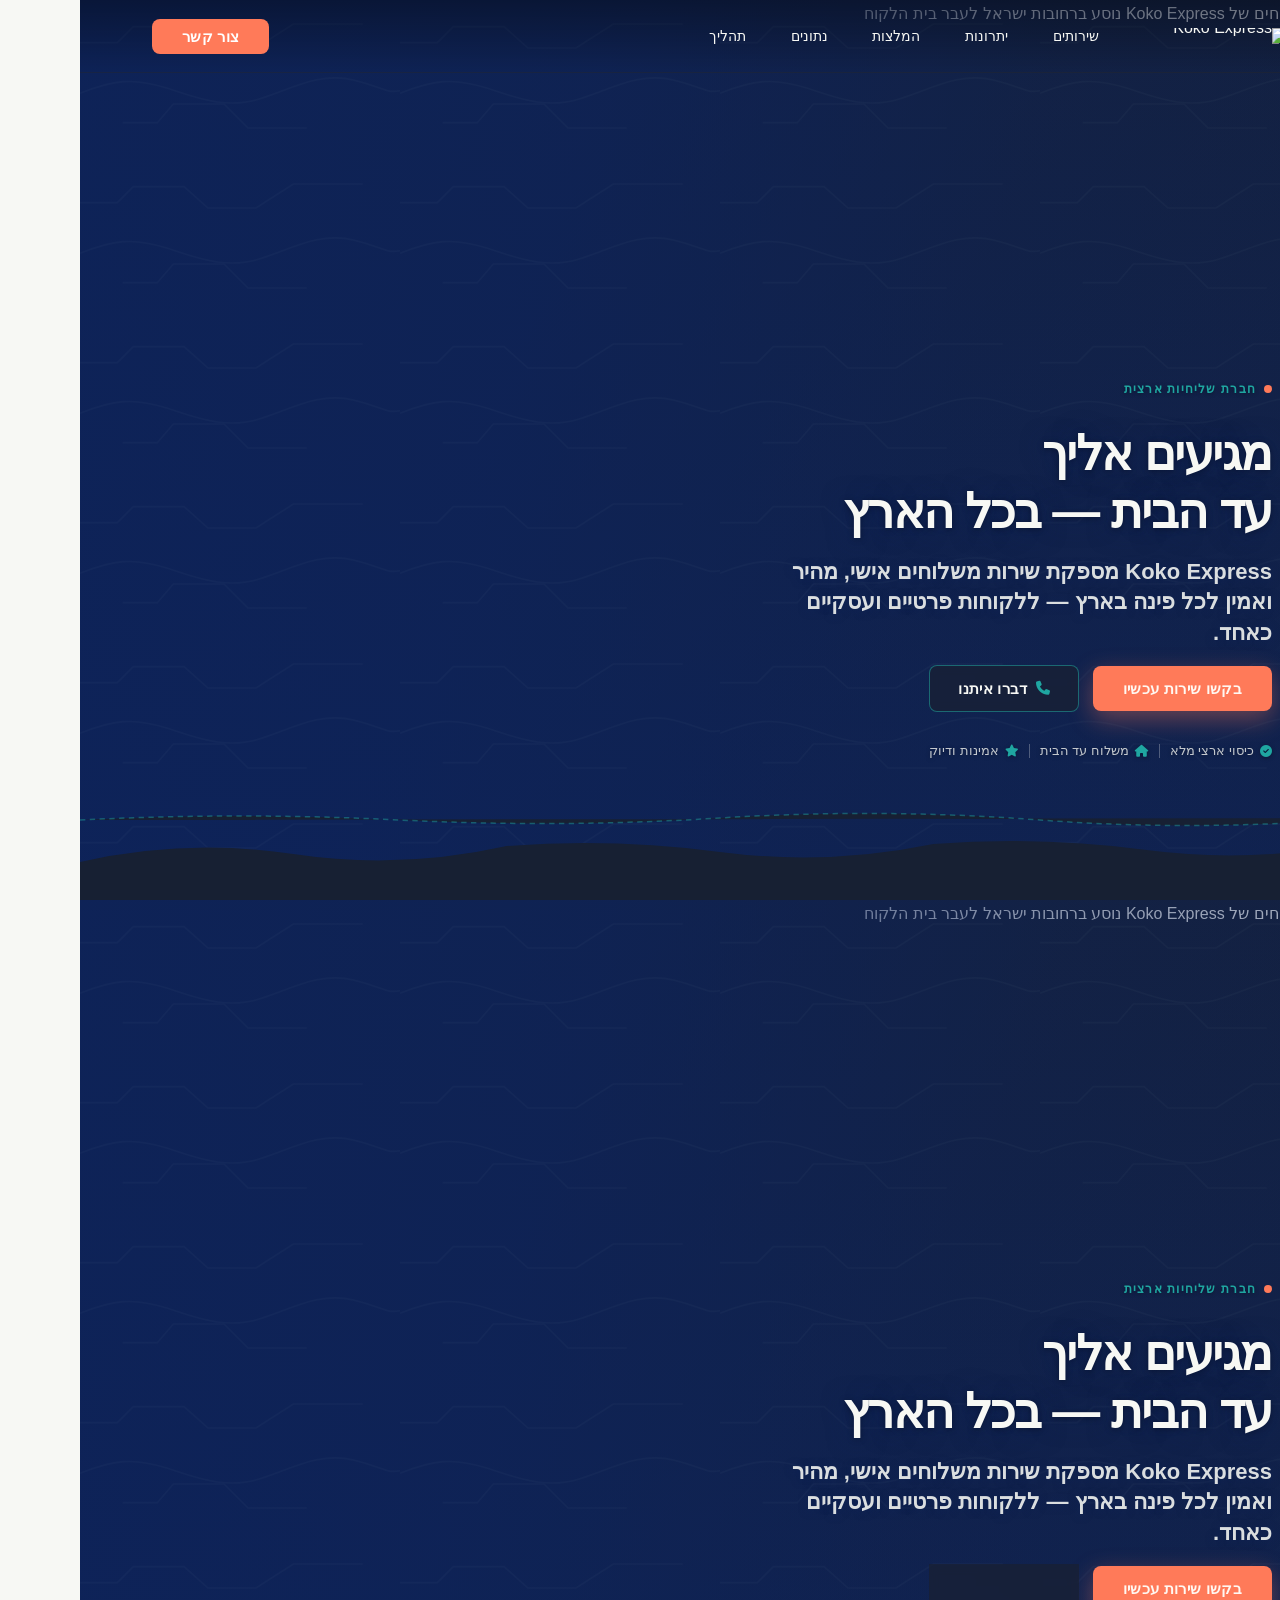
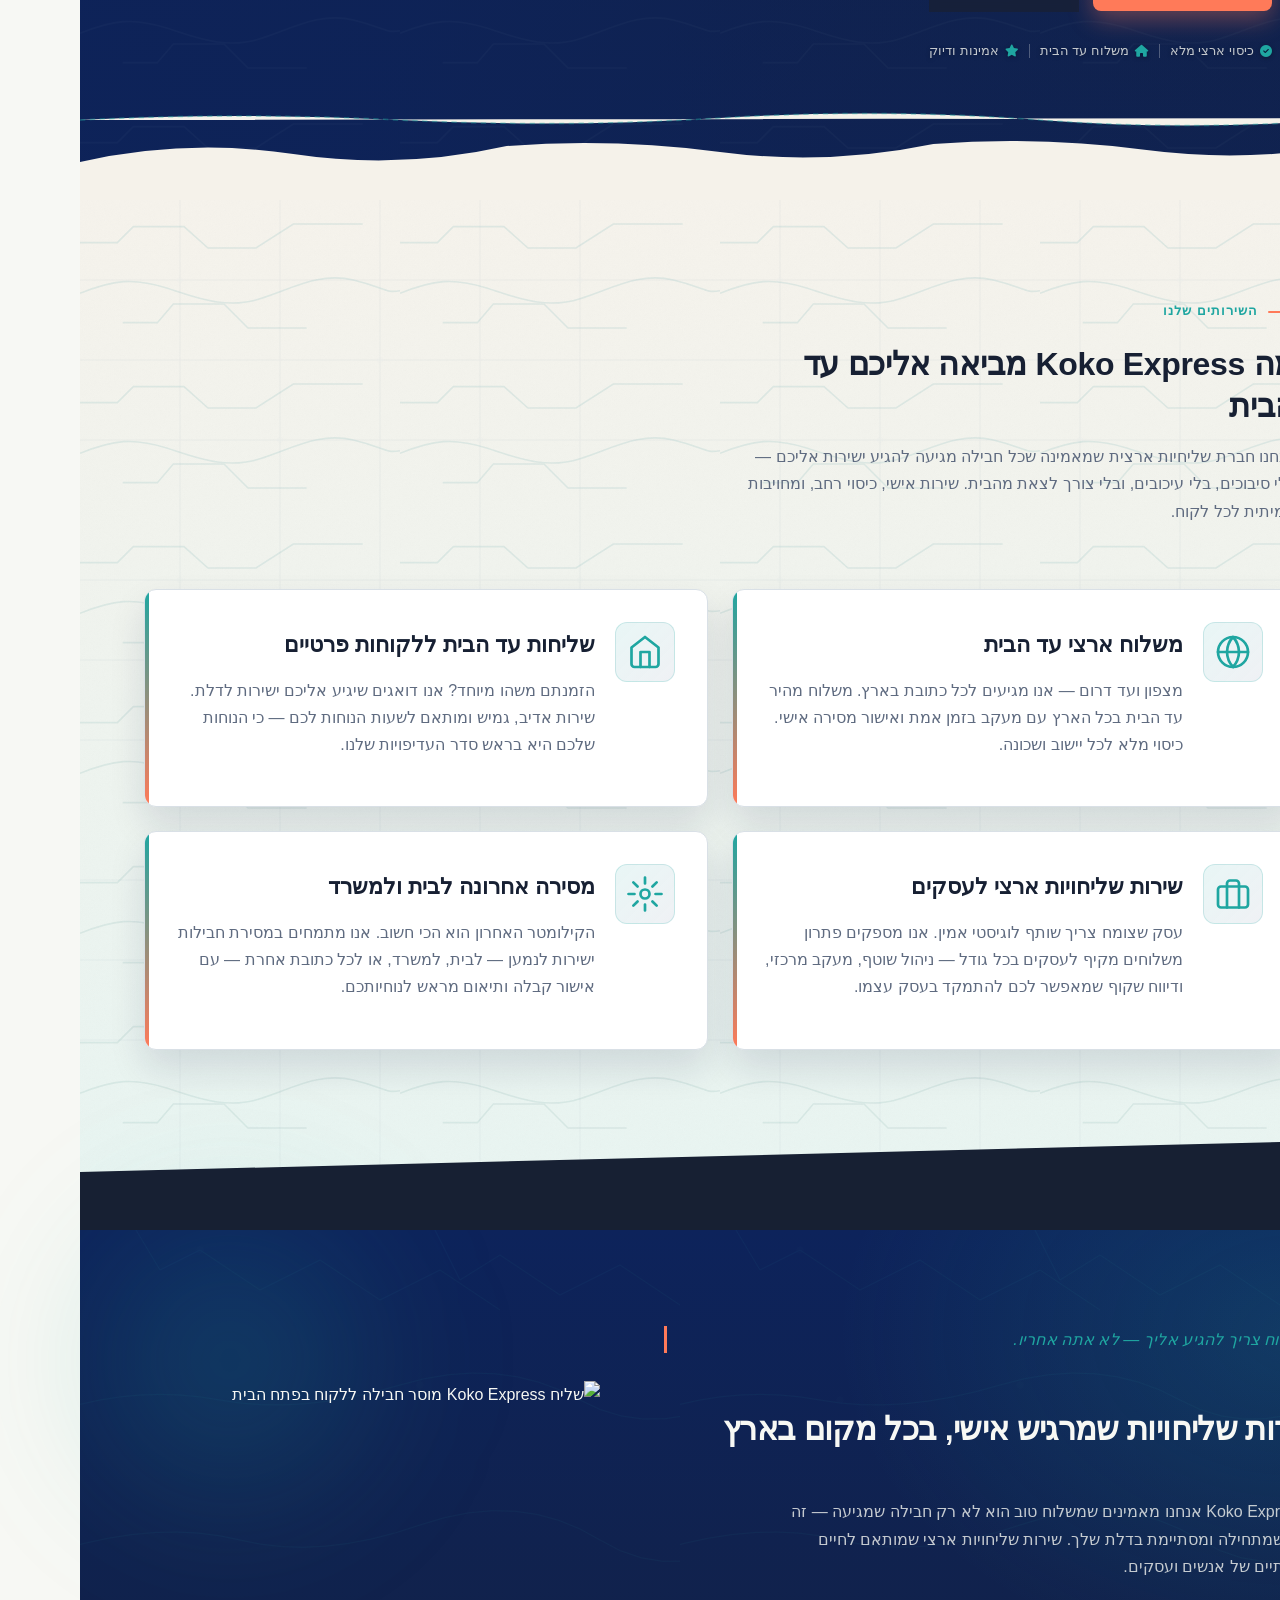
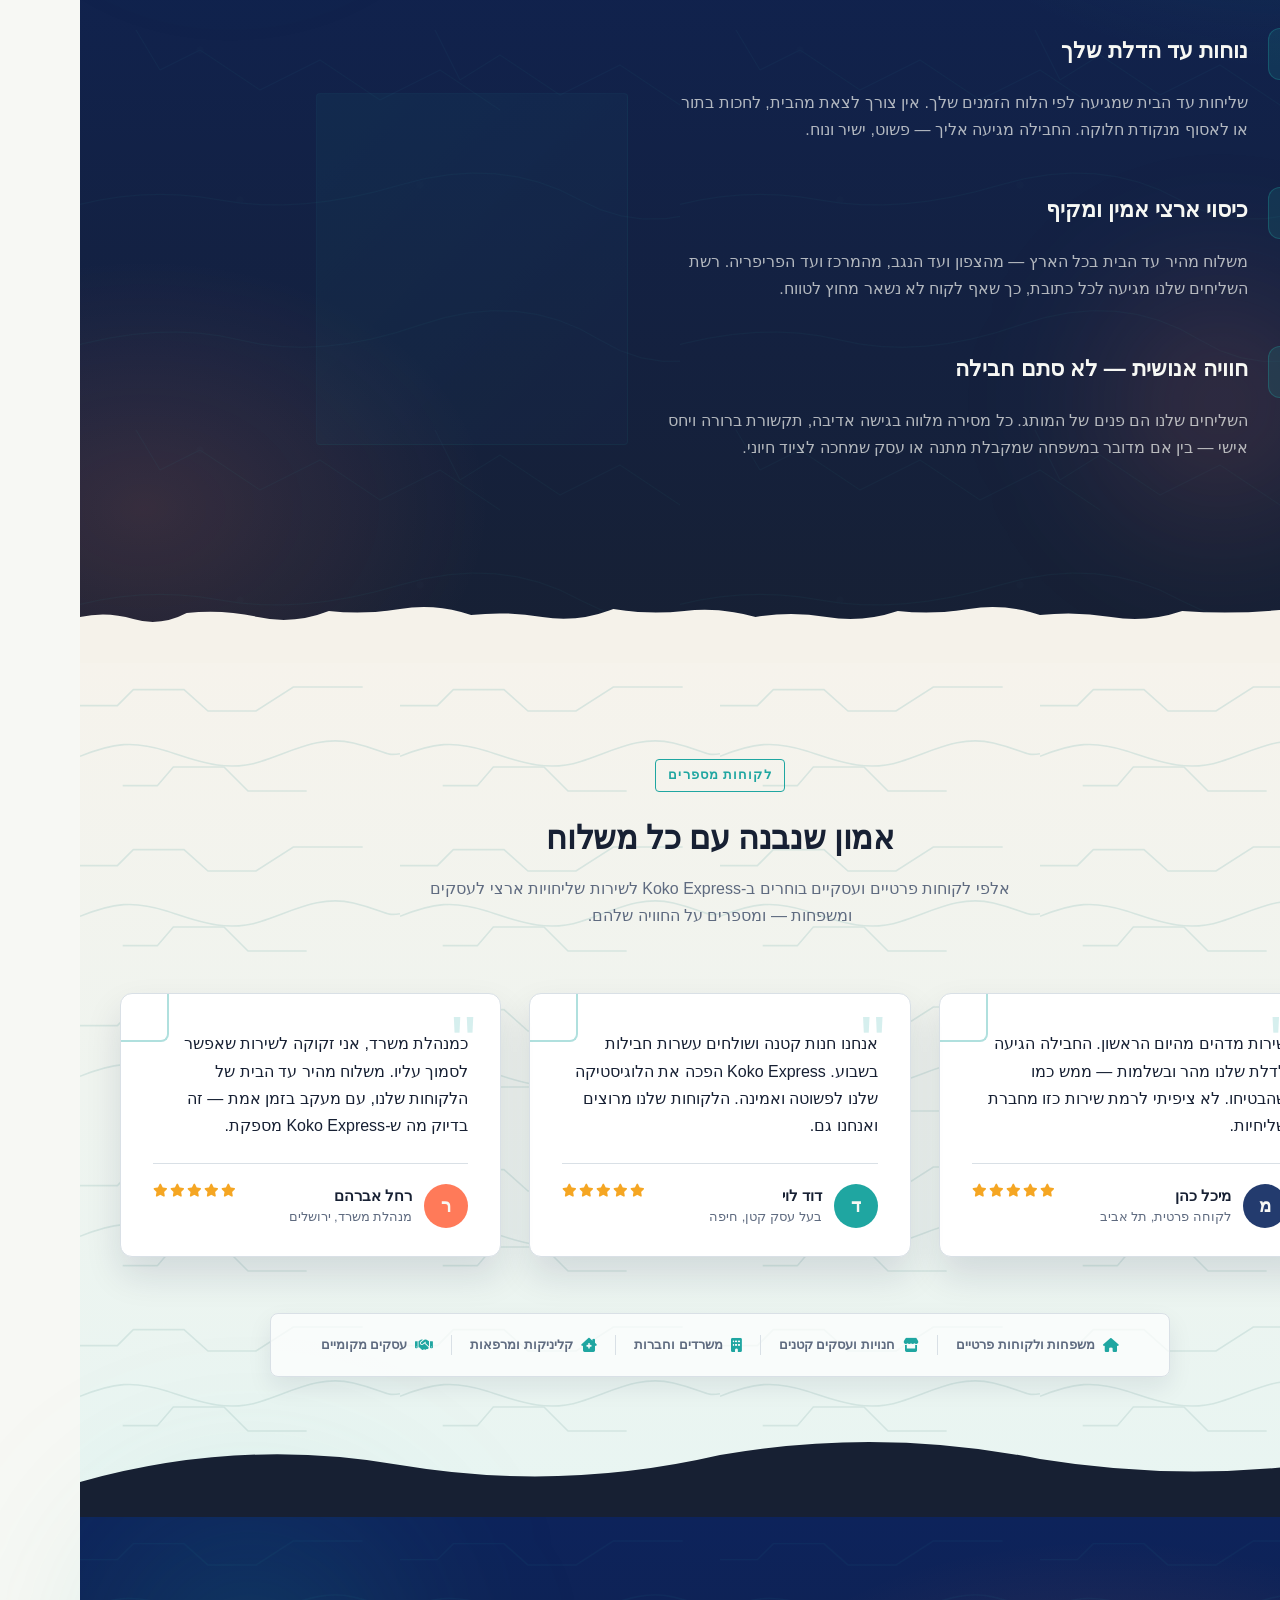
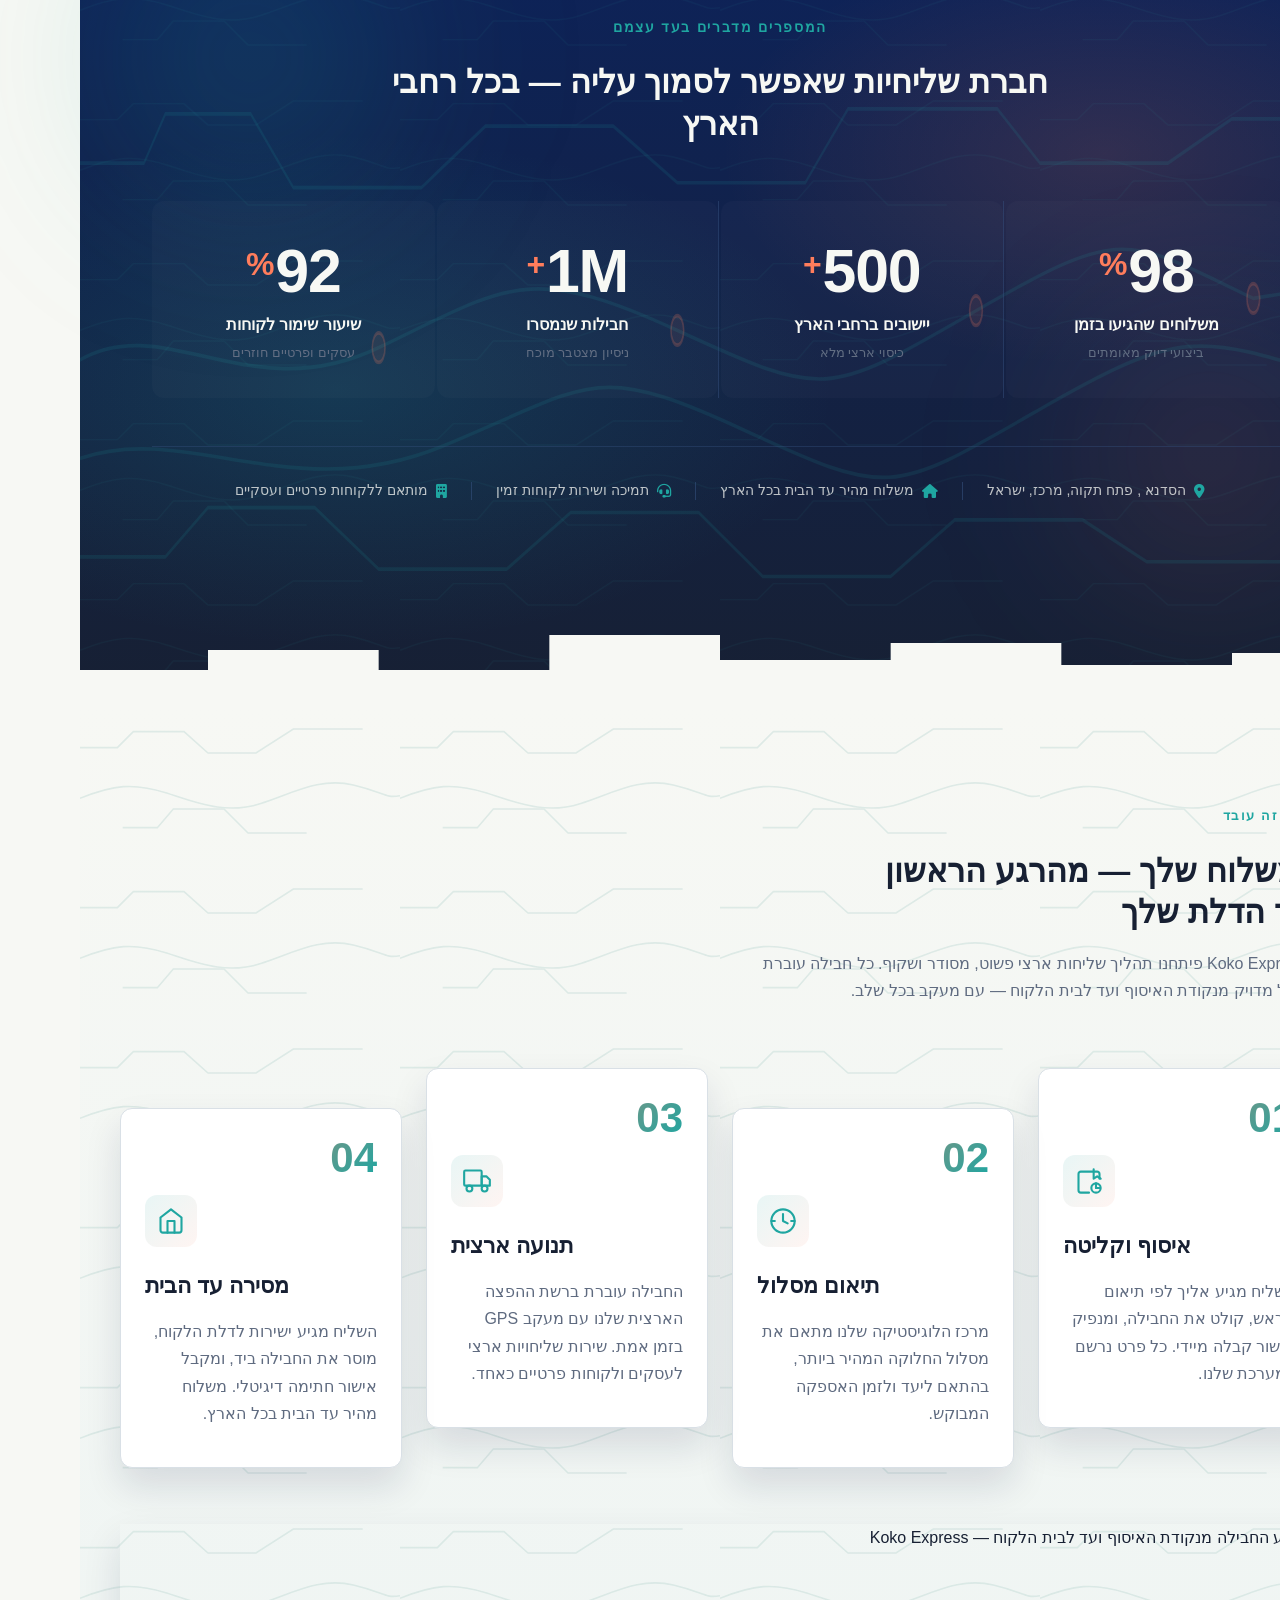
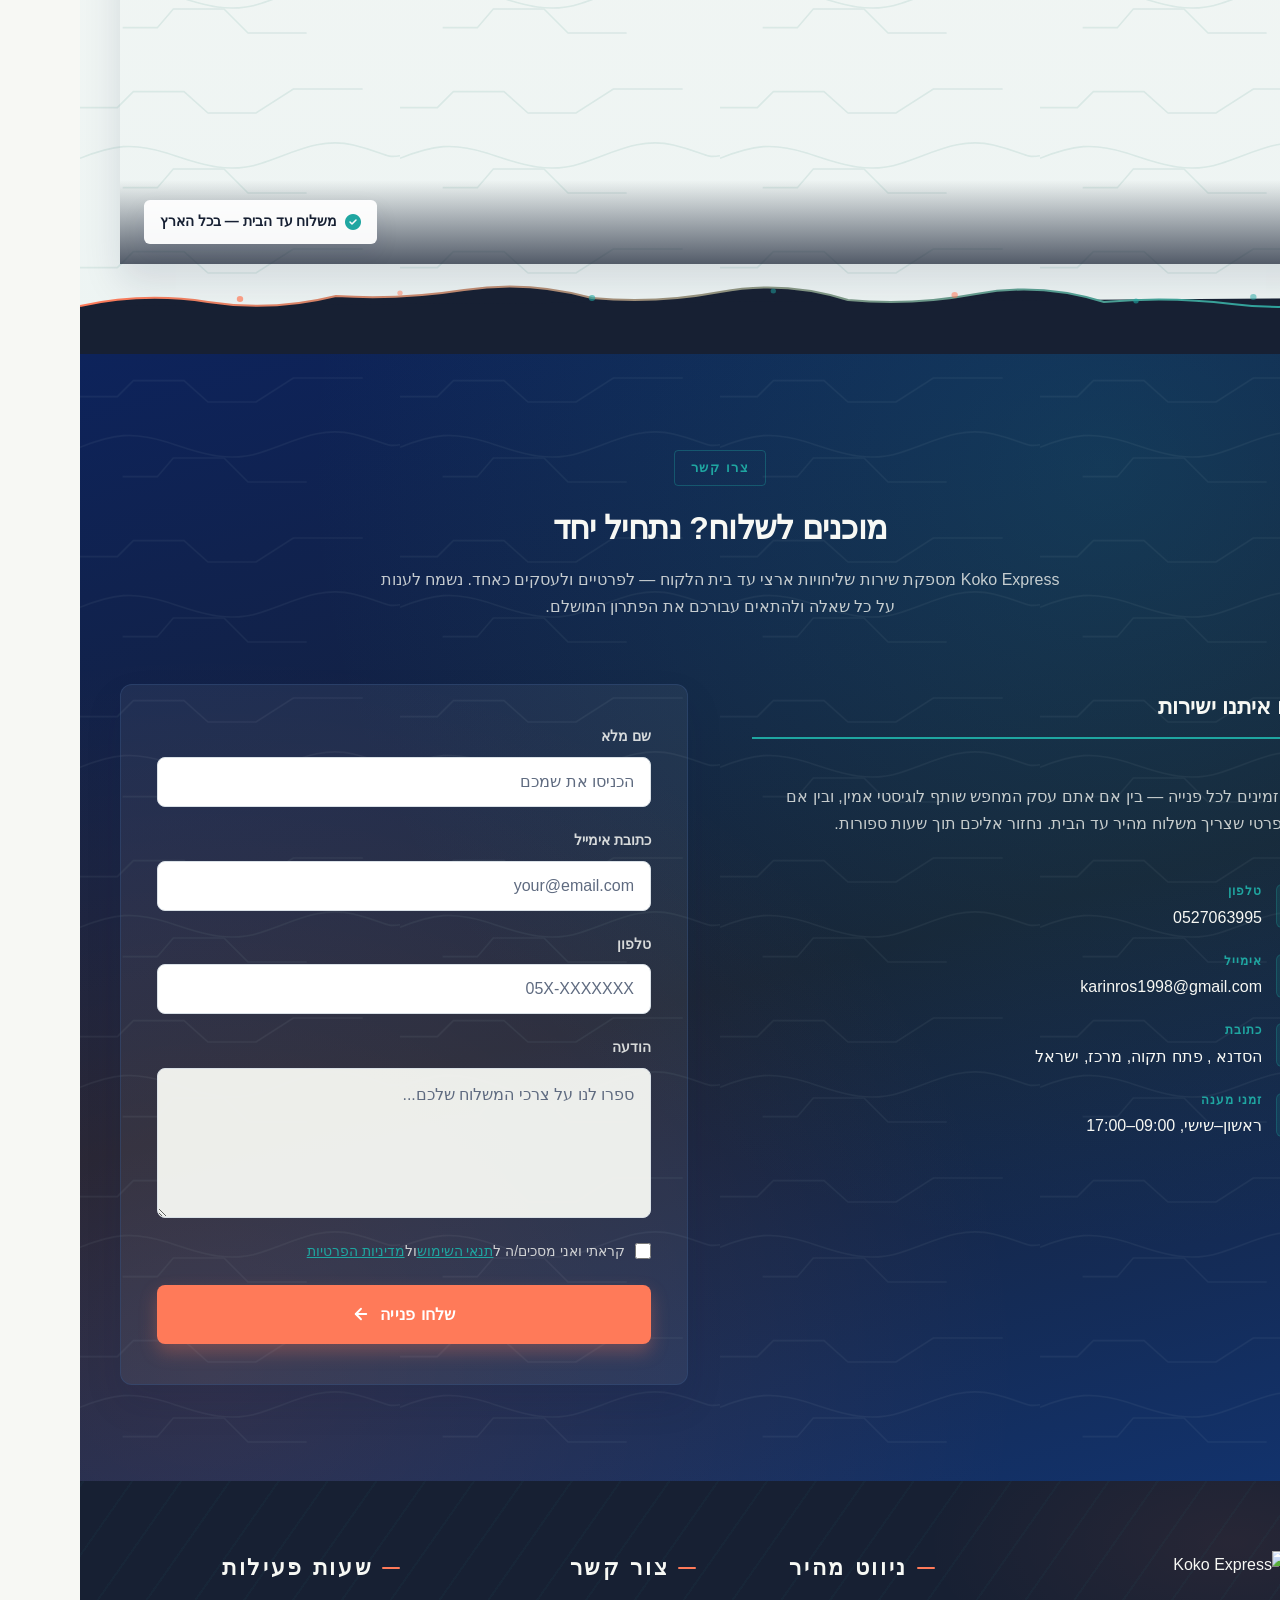
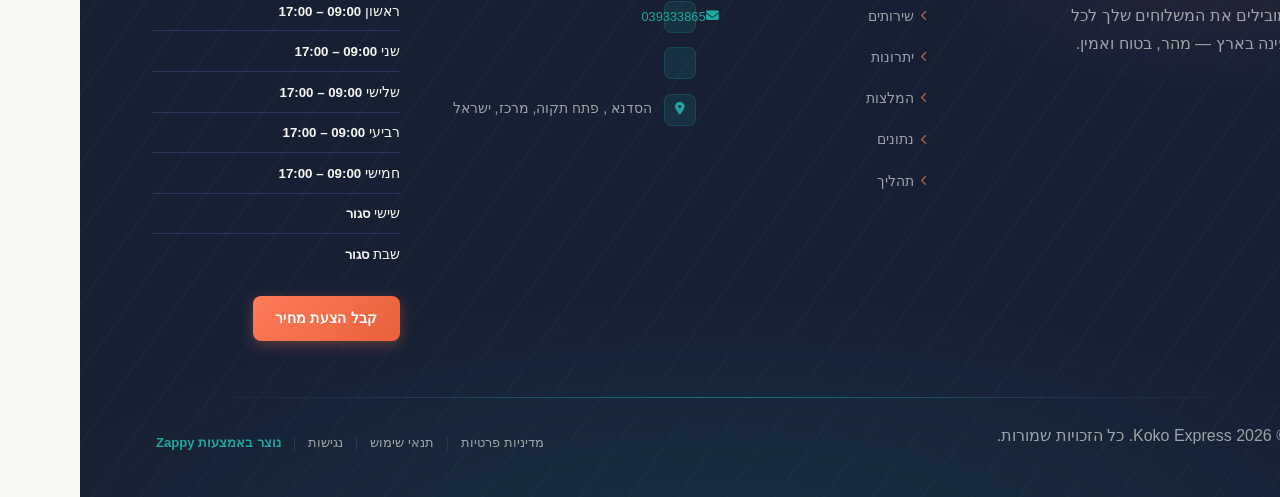
==== commit acf02ef2: "Incremental sync: 1 page(s) — update_text, update_alignment" ====
--- a/public/index.html
+++ b/public/index.html
@@ -1 +1 @@
-<!doctype html><html dir="rtl" lang="he"><head><meta charset="UTF-8"><meta content="width=device-width,initial-scale=1" name="viewport"><meta content="index, follow" name="robots"><title>חברת שליחיות — Koko Express</title><meta content="Koko Express is a nationwide courier and delivery company that specializes in door-to-door delivery services across the country. The brand focuses on convenienc" name="description"><meta content="חברת שליחיות, שליחות עד הבית, שירות שליחויות ארצי לעסקים, משלוח מהיר עד הבית בכל הארץ" name="keywords"><link href="/assets/favicon.ico" rel="icon" type="image/x-icon"><link href="/assets/favicon-16x16.png" rel="icon" type="image/png" sizes="16x16"><link href="/assets/favicon-32x32.png" rel="icon" type="image/png" sizes="32x32"><link href="/assets/favicon-48x48.png" rel="icon" type="image/png" sizes="48x48"><link href="/assets/favicon-192x192.png" rel="icon" type="image/png" sizes="192x192"><link href="/assets/favicon-512x512.png" rel="icon" type="image/png" sizes="512x512"><link href="/assets/apple-touch-icon.png" rel="apple-touch-icon"><script>!function(){"use strict";var t="f1bfb1c4-74ef-4f84-8cb6-62afdc44b9e4",e="https://api.zappy5.com/api/analytics/track",a=18e5,n=2592e6,o=!0,i=!0,r=!0;var s=function(){var e="zappy_visitor_"+t,a=null;try{if(a=localStorage.getItem(e)){var o=JSON.parse(a),i=Date.now();if(i-o.created<n)return o.lastSeen=i,localStorage.setItem(e,JSON.stringify(o)),o.id}}catch(t){console.warn("Zappy Analytics: LocalStorage not available")}var r="zv_"+Date.now()+"_"+Math.random().toString(36).substr(2,9);try{localStorage.setItem(e,JSON.stringify({id:r,created:Date.now(),lastSeen:Date.now()}))}catch(t){}return r}(),c=function(){var e="zappy_session_"+t,n=null;try{if(n=sessionStorage.getItem(e)){var o=JSON.parse(n),i=Date.now();if(i-o.timestamp<a)return o.timestamp=i,sessionStorage.setItem(e,JSON.stringify(o)),o.id}}catch(t){console.warn("Zappy Analytics: SessionStorage not available")}var r="zs_"+Date.now()+"_"+Math.random().toString(36).substr(2,9);try{sessionStorage.setItem(e,JSON.stringify({id:r,timestamp:Date.now()}))}catch(t){}return r}();function l(a,n){n=n||{};var o={website_id:t,event_type:a,page_path:window.location.pathname,referrer:document.referrer||"direct",visitor_id:s,session_id:c,metadata:n};if(navigator.sendBeacon){var i=new Blob([JSON.stringify(o)],{type:"application/json"});navigator.sendBeacon(e,i)}else fetch(e,{method:"POST",headers:{"Content-Type":"application/json"},body:JSON.stringify(o),keepalive:!0}).catch(function(t){console.warn("Zappy Analytics: Failed to track event",t)})}o&&l("pageview",{title:document.title,url:window.location.href}),i&&document.addEventListener("click",function(t){var e=t.target;if("BUTTON"===e.tagName||e.closest("button")){var a="BUTTON"===e.tagName?e:e.closest("button");l("click",{element:"button",text:a.textContent.trim().substring(0,100),id:a.id||null,class:a.className||null})}else if("A"===e.tagName||e.closest("a")){var n="A"===e.tagName?e:e.closest("a");l("navigation",{element:"link",text:n.textContent.trim().substring(0,100),href:n.href,external:n.hostname!==window.location.hostname})}},!0),r&&document.addEventListener("submit",function(t){var e=t.target;l("form_submit",{form_id:e.id||null,form_name:e.name||null,form_action:e.action||null,form_method:e.method||"GET"})},!0);var d=Date.now();window.addEventListener("beforeunload",function(){l("page_unload",{time_on_page:Math.floor((Date.now()-d)/1e3),page_path:window.location.pathname})}),window.zappyAnalytics={track:l,getVisitorId:function(){return s},getSessionId:function(){return c}}}()</script><meta content="חברת שליחיות — Koko Express" property="og:title"><meta content="Koko Express is a nationwide courier and delivery company that specializes in door-to-door delivery services across the country. The brand focuses on convenienc" property="og:description"><meta content="summary_large_image" name="twitter:card"><meta content="חברת שליחיות — Koko Express" name="twitter:title"><meta content="Koko Express is a nationwide courier and delivery company that specializes in door-to-door delivery services across the country. The brand focuses on convenienc" name="twitter:description"><meta content="website" property="og:type"><meta content="he_IL" property="og:locale"><link href="https://cdnjs.cloudflare.com/ajax/libs/font-awesome/6.4.0/css/all.min.css" rel="stylesheet"><link href="/assets/favicon.ico" rel="icon" type="image/x-icon"><link href="/assets/favicon-16x16.png" rel="icon" type="image/png" sizes="16x16"><link href="/assets/favicon-32x32.png" rel="icon" type="image/png" sizes="32x32"><link href="/assets/favicon-48x48.png" rel="icon" type="image/png" sizes="48x48"><link href="/assets/favicon-192x192.png" rel="icon" type="image/png" sizes="192x192"><link href="/assets/favicon-512x512.png" rel="icon" type="image/png" sizes="512x512"><link href="/assets/apple-touch-icon.png" rel="apple-touch-icon"><link href="https://cdn.jsdelivr.net/npm/vanilla-cookieconsent@3/dist/cookieconsent.css" rel="stylesheet"><script src="https://cdn.jsdelivr.net/npm/vanilla-cookieconsent@3/dist/cookieconsent.umd.js"></script><script src="https://cdn.jsdelivr.net/gh/mickidum/acc_toolbar/acctoolbar/acctoolbar.min.js"></script><link href="/styles.css" rel="stylesheet"><style id="zappy-dropdown-submenu-styles">#navMenu li:has(.sub-menu),.nav-menu li:has(.sub-menu),.navbar li:has(.sub-menu),nav li:has(.sub-menu){position:relative}#navMenu .sub-menu,.nav-menu .sub-menu,.navbar .sub-menu,nav .sub-menu{display:block!important;position:absolute!important;top:100%;left:0;min-width:220px;background:#fff;border-radius:8px;box-shadow:0 8px 25px rgba(0,0,0,.15);padding:8px 0;opacity:0;visibility:hidden;transform:translateY(10px);transition:all .3s ease;z-index:1000;list-style:none;pointer-events:none}#navMenu li:hover>.sub-menu,.nav-menu li:hover>.sub-menu,.navbar li:hover>.sub-menu,nav li:hover>.sub-menu{opacity:1!important;visibility:visible!important;transform:translateY(0)!important;pointer-events:auto!important}.sub-menu li{list-style:none;margin:0;padding:0}.sub-menu a{display:block!important;padding:10px 16px!important;color:var(--text-dark,#333)!important;font-weight:500;text-decoration:none;white-space:nowrap;transition:background-color .2s}.sub-menu .zappy-nav-child>a{padding-left:28px!important;font-size:.9em!important;opacity:.85!important}[dir=rtl] .sub-menu .zappy-nav-child>a,html[lang=ar] .sub-menu .zappy-nav-child>a,html[lang=he] .sub-menu .zappy-nav-child>a{padding-left:10px!important;padding-right:28px!important}.sub-menu .zappy-nav-parent>a{font-weight:600!important}.sub-menu a:hover{background-color:#f5f5f5}[dir=rtl] .nav-menu .sub-menu,[dir=rtl] .navbar .sub-menu,[dir=rtl] nav .sub-menu,html[lang=ar] .nav-menu .sub-menu,html[lang=ar] .navbar .sub-menu,html[lang=ar] nav .sub-menu,html[lang=he] .nav-menu .sub-menu,html[lang=he] .navbar .sub-menu,html[lang=he] nav .sub-menu{left:auto!important;right:0!important}.sub-menu:empty,.sub-menu:not(:has(li)):not(:has(> a)),.sub-menu:not(:has(li:not(.zappy-hidden-menu-item))):not(:has(> a)){display:none!important;opacity:0!important;visibility:hidden!important;pointer-events:none!important}li:has(.menu-group-title):hover>.sub-menu{opacity:1!important;visibility:visible!important;transform:translateY(0)!important;pointer-events:auto!important}#navMenu>li>.menu-group-title,.nav-menu>li>.menu-group-title{display:inline-block;padding:.5rem 1rem;cursor:default;user-select:none}@media (max-width:768px){#navMenu .sub-menu,.nav-menu .sub-menu,.navbar .sub-menu,nav .sub-menu{position:static!important;transform:none!important;box-shadow:none!important;background:0 0!important;max-height:0;overflow:hidden;opacity:0;visibility:hidden;transition:max-height .3s ease,opacity .3s ease;padding:0!important;border-radius:0!important}#navMenu .sub-menu.mobile-expanded,.nav-menu .sub-menu.mobile-expanded,.navbar .sub-menu.mobile-expanded{max-height:none!important;overflow-y:visible!important;opacity:1!important;visibility:visible!important;padding:8px 0 8px 16px!important}[dir=rtl] .sub-menu.mobile-expanded,html[lang=he] .sub-menu.mobile-expanded{padding:8px 16px 8px 0!important}#navMenu li:hover>.sub-menu,.nav-menu li:hover>.sub-menu,.navbar li:hover>.sub-menu,nav li:hover>.sub-menu{opacity:0;visibility:hidden;pointer-events:none}#navMenu li>.sub-menu.mobile-expanded,.nav-menu li>.sub-menu.mobile-expanded,.navbar li>.sub-menu.mobile-expanded,nav li>.sub-menu.mobile-expanded{opacity:1!important;visibility:visible!important;pointer-events:auto!important}#navMenu li:has(.sub-menu),.nav-menu li:has(.sub-menu),.navbar li:has(.sub-menu),nav li:has(.sub-menu){display:flex!important;flex-wrap:wrap!important;align-items:center!important;position:relative!important;min-height:44px!important}#navMenu li:has(.sub-menu)>a,.nav-menu li:has(.sub-menu)>a,.navbar li:has(.sub-menu)>a,nav li:has(.sub-menu)>a{flex:1!important;min-width:0!important}#navMenu li:has(.sub-menu)>.menu-group-title,.nav-menu li:has(.sub-menu)>.menu-group-title,.navbar li:has(.sub-menu)>.menu-group-title,nav li:has(.sub-menu)>.menu-group-title{flex:1!important;min-width:0!important;padding:0!important;line-height:inherit!important}#navMenu li:has(.sub-menu)>.sub-menu,.nav-menu li:has(.sub-menu)>.sub-menu,.navbar li:has(.sub-menu)>.sub-menu,nav li:has(.sub-menu)>.sub-menu{flex-basis:100%!important;width:100%!important}#navMenu li:has(.sub-menu)>a [class*=arrow],#navMenu li:has(.sub-menu)>a [class*=chevron],.nav-menu li:has(.sub-menu)>a .fa-angle-down,.nav-menu li:has(.sub-menu)>a .fa-chevron-down,.nav-menu li:has(.sub-menu)>a [class*=arrow],.nav-menu li:has(.sub-menu)>a [class*=chevron],nav li:has(.sub-menu)>a [class*=arrow],nav li:has(.sub-menu)>a [class*=chevron]{display:none!important;visibility:hidden!important}.mobile-submenu-toggle{display:flex!important;align-items:center!important;justify-content:center!important;width:44px!important;height:auto!important;background:0 0!important;border:none!important;cursor:pointer!important;color:var(--text-dark)!important;position:static!important;flex-shrink:0!important;align-self:stretch!important;z-index:2!important;padding:0!important;margin:0!important}.mobile-submenu-toggle::after{content:''!important;width:0!important;height:0!important;border-left:6px solid transparent!important;border-right:6px solid transparent!important;border-top:7px solid currentColor!important;transition:transform .3s ease!important}.mobile-submenu-toggle.expanded::after{transform:rotate(180deg)!important}.sub-menu a{padding:10px 0!important;display:block!important;color:var(--text-dark)!important;white-space:normal!important}.sub-menu .zappy-nav-child>a{padding-left:28px!important;font-size:.9em!important;opacity:.85!important}[dir=rtl] .sub-menu .zappy-nav-child>a,html[lang=ar] .sub-menu .zappy-nav-child>a,html[lang=he] .sub-menu .zappy-nav-child>a{padding-left:0!important;padding-right:28px!important}.sub-menu .zappy-nav-parent>a{font-weight:600!important}#navMenu.active,.nav-menu.active{max-width:100vw!important;overflow-x:hidden!important;box-sizing:border-box!important}.navbar .sub-menu li a,.zappy-products-dropdown .sub-menu a,nav.navbar .sub-menu li a{color:var(--text-dark)!important}}@media (min-width:769px){.mobile-submenu-toggle{display:none!important}}</style><style id="mobile-lang-menu-deployed-css">@media (max-width:768px){.lang-switcher,.nav-container .lang-switcher,.nav-cta-container .lang-switcher,.nav-ecommerce-icons .lang-switcher,.nav-icons-left .lang-switcher,.navbar .lang-switcher,.navbar .nav-cta-container .lang-switcher{display:none!important}.mobile-lang-menu{width:100%;border-top:1px solid rgba(128,128,128,.2);padding:8px 0 0 0;margin-top:8px}.mobile-lang-toggle{display:flex!important;align-items:center;justify-content:space-between;width:100%;padding:12px 16px;background:0 0;border:none;cursor:pointer;font-size:15px;color:inherit;font-family:inherit}.mobile-lang-toggle::after{content:'';display:inline-block;width:8px;height:8px;border-right:2px solid currentColor;border-bottom:2px solid currentColor;transform:rotate(45deg);transition:transform .3s ease;margin-left:8px}.mobile-lang-toggle.expanded::after{transform:rotate(-135deg)}.mobile-lang-options{max-height:0;overflow:hidden;transition:max-height .3s ease}.mobile-lang-options.expanded{max-height:300px}.mobile-lang-option{display:flex!important;align-items:center;gap:10px;padding:10px 24px;text-decoration:none;color:inherit;font-size:14px;font-family:inherit}.mobile-lang-option:hover{background:rgba(128,128,128,.1)}.mobile-lang-option.active{font-weight:600;opacity:.7;pointer-events:none}.mobile-lang-option img{width:20px;height:20px;border-radius:50%}}@media (min-width:769px){.mobile-lang-menu{display:none!important}}</style><style id="zappy-widget-visibility">#mic-access-tool-box,#mic-access-tool-general-button,#mic-init-access-tool #mic-access-tool-box,#mic-init-access-tool #mic-access-tool-general-button,#mic-init-access-tool .mic-access-tool-general-button,._access-icon,._access-menu,.mic-access-tool-box,.mic-access-tool-general-button,div[id*=mic-access-tool-box]{display:none!important;visibility:hidden!important;opacity:0!important;pointer-events:none!important}</style></head><body><nav class="navbar" dir="rtl"><button class="mobile-toggle" aria-label="Menu" id="mobileToggle"><svg viewBox="0 0 24 24" fill="none" height="24" width="24" class="hamburger-icon"><path d="M3 12h18M3 6h18M3 18h18" stroke="currentColor" stroke-width="2" stroke-linecap="round"></path></svg><svg viewBox="0 0 24 24" fill="none" height="24" width="24" class="close-icon" style="display:none"><path d="M18 6L6 18M6 6l12 12" stroke="currentColor" stroke-width="2" stroke-linecap="round"></path></svg></button><button class="phone-header-btn" aria-label="Call" data-phone="0527063995"><svg viewBox="0 0 24 24" fill="currentColor" height="20" width="20"><path d="M22 16.92v3a2 2 0 0 1-2.18 2 19.79 19.79 0 0 1-8.63-3.07 19.5 19.5 0 0 1-6-6 19.79 19.79 0 0 1-3.07-8.67A2 2 0 0 1 4.11 2h3a2 2 0 0 1 2 1.72 12.84 12.84 0 0 0 .7 2.81 2 2 0 0 1-.45 2.11L8.09 9.91a16 16 0 0 0 6 6l1.27-1.27a2 2 0 0 1 2.11-.45 12.84 12.84 0 0 0 2.81.7A2 2 0 0 1 22 16.92z"></path></svg></button><div class="nav-container"><div class="nav-right-group"><div class="nav-brand"><a href="/" class="logo-link"><img alt="Koko Express" src="/assets/business-logo.webp" class="logo"></a></div><ul class="nav-menu" id="navMenu"><li><a href="#services">שירותים</a></li><li><a href="#benefits">יתרונות</a></li><li><a href="#testimonials">המלצות</a></li><li><a href="#stats">נתונים</a></li><li><a href="#process">תהליך</a></li></ul></div><div class="nav-cta-container"><a href="#contact" class="nav-cta-btn">צור קשר</a></div></div></nav><script>window.addEventListener("load",function(){const e=document.querySelector(".navbar, nav, header");if(!e)return void console.log("[Navbar] Navbar element not found");let t=document.getElementById("mobileToggle")||document.querySelector(".mobile-toggle")||document.querySelector(".hamburger")||document.querySelector(".hamburger-menu")||document.querySelector(".menu-toggle")||document.querySelector(".burger-menu")||document.querySelector('[aria-label="Menu"]')||document.querySelector('[aria-label="תפריט"]');const o=document.querySelector(".phone-header-btn"),n=window.getComputedStyle(e);let r=n.backgroundColor;if(console.log("[Navbar] Initial navbar background:",r),"transparent"===r||"rgba(0, 0, 0, 0)"===r||r.startsWith("rgba")&&r.includes(", 0)")){const e=n.backgroundImage;if(e&&"none"!==e)console.log("[Navbar] Navbar has background image/gradient, using dark text"),r="rgb(240, 240, 240)";else{const e=window.getComputedStyle(document.body).backgroundColor;console.log("[Navbar] Navbar transparent, using body background:",e),r=e}}const i=r.match(/\d+/g);if(i&&i.length>=3){const e=(.299*parseInt(i[0])+.587*parseInt(i[1])+.114*parseInt(i[2]))/255;console.log("[Navbar] Mobile button colors preserved from Claude CSS (luminance:",e.toFixed(2)+")");const n=document.createElement("style");n.id="zappy-mobile-nav-fix";document.documentElement.lang;document.documentElement.dir,n.textContent='\n        /* Hide mobile buttons on desktop, show only on mobile */\n        @media (min-width: 769px) {\n          .mobile-toggle,\n          .phone-header-btn {\n            display: none !important;\n          }\n        }\n        \n        /* Show and position mobile buttons correctly on mobile */\n        @media (max-width: 768px) {\n          .mobile-toggle,\n          .phone-header-btn {\n            position: absolute !important;\n            top: 50% !important;\n            transform: translateY(-50%) !important;\n            z-index: 1001 !important;\n            display: flex !important;\n            align-items: center !important;\n            justify-content: center !important;\n            width: 36px !important;\n            height: 36px !important;\n            border-radius: 50% !important;\n            border: none !important;\n            cursor: pointer !important;\n            padding: 6px !important;\n            background: none !important;\n            color: var(--nav-text, var(--text-dark)) !important;\n          }\n          \n          /* LTR positioning (default): hamburger LEFT, phone RIGHT */\n          html:not([dir="rtl"]):not([lang="he"]):not([lang="ar"]) .mobile-toggle,\n          html[dir="ltr"] .mobile-toggle {\n            left: 12px !important;\n            right: auto !important;\n          }\n          html:not([dir="rtl"]):not([lang="he"]):not([lang="ar"]) .phone-header-btn,\n          html[dir="ltr"] .phone-header-btn {\n            right: 12px !important;\n            left: auto !important;\n          }\n          \n          /* RTL positioning: hamburger RIGHT, phone LEFT */\n          html[dir="rtl"] .mobile-toggle,\n          html[lang="he"] .mobile-toggle,\n          html[lang="ar"] .mobile-toggle {\n            right: 12px !important;\n            left: auto !important;\n          }\n          html[dir="rtl"] .phone-header-btn,\n          html[lang="he"] .phone-header-btn,\n          html[lang="ar"] .phone-header-btn {\n            left: 12px !important;\n            right: auto !important;\n          }\n          \n          /* CRITICAL: Ensure nav-container has min-height on mobile */\n          /* All children are positioned absolutely/fixed on mobile, so height:auto collapses to 0 */\n          .nav-container {\n            min-height: 70px !important;\n            position: relative !important;\n          }\n          \n          /* Ensure SVG icons are properly sized and inherit color */\n          .mobile-toggle svg,\n          .phone-header-btn svg {\n            width: 24px !important;\n            height: 24px !important;\n            /* Don\'t force display - let JavaScript control hamburger/close toggle */\n          }\n          \n          /* Reset nav-cta-container on mobile - remove desktop box-shadow/padding */\n          /* that creates a visible ghost box when CTA button is hidden */\n          .nav-cta-container {\n            box-shadow: none !important;\n            padding: 0 !important;\n          }\n          \n          /* Hide nav-cta-container entirely on mobile when there\'s no lang-switcher */\n          /* (only the CTA button is inside, and it\'s hidden on mobile) */\n          .nav-cta-container:not(:has(.lang-switcher)) {\n            display: none !important;\n          }\n          \n          /* CRITICAL: Prevent hero image fade gradient from bleeding over headline text */\n          /* The .image-fade-gradient has bottom: -30px (extends below parent) */\n          /* On mobile stacked layout, this overlaps the h1 text below the image */\n          .hero-image-column {\n            overflow: hidden !important;\n          }\n          .image-fade-gradient {\n            bottom: 0 !important;\n          }\n          \n          /* Hide desktop language switcher on mobile - hamburger menu handles it */\n          /* High specificity to override stored CSS */\n          .lang-switcher,\n          .nav-cta-container .lang-switcher,\n          .nav-container .lang-switcher,\n          .navbar .lang-switcher,\n          .navbar .nav-cta-container .lang-switcher {\n            display: none !important;\n          }\n        }\n      ';const r=document.getElementById("zappy-mobile-nav-fix");r&&r.remove(),document.head.appendChild(n),console.log("[Navbar] Critical CSS injected for mobile nav positioning");const l=window.innerWidth<=768;if(t){const e=t.querySelector(".hamburger-icon"),o=t.querySelector(".close-icon");e&&(e.style.setProperty("width","24px","important"),e.style.setProperty("height","24px","important"),e.style.setProperty("display","block","important")),o&&(o.style.setProperty("width","24px","important"),o.style.setProperty("height","24px","important"),o.style.setProperty("display","none","important")),l?(t.style.setProperty("position","absolute","important"),t.style.setProperty("top","50%","important"),t.style.setProperty("transform","translateY(-50%)","important"),t.style.setProperty("z-index","1001","important"),t.style.removeProperty("left"),t.style.removeProperty("right"),console.log("[Navbar] Mobile toggle positioning applied (mobile viewport)")):(t.style.removeProperty("position"),t.style.removeProperty("top"),t.style.removeProperty("transform"),t.style.removeProperty("z-index"),t.style.removeProperty("left"),t.style.removeProperty("right"),console.log("[Navbar] Desktop viewport - cleared mobile toggle inline positioning"))}if(o){const e=o.querySelector("svg");e&&(e.style.width="24px",e.style.height="24px",e.setAttribute("width","24"),e.setAttribute("height","24")),l?(o.style.setProperty("position","absolute","important"),o.style.setProperty("top","50%","important"),o.style.setProperty("transform","translateY(-50%)","important"),o.style.setProperty("z-index","1001","important"),o.style.removeProperty("left"),o.style.removeProperty("right"),console.log("[Navbar] Phone button positioning applied (mobile viewport)")):(o.style.removeProperty("position"),o.style.removeProperty("top"),o.style.removeProperty("transform"),o.style.removeProperty("z-index"),o.style.removeProperty("left"),o.style.removeProperty("right"),console.log("[Navbar] Desktop viewport - cleared phone button inline positioning"))}}else console.log("[Navbar] Could not parse background color:",r);t=document.getElementById("mobileToggle")||document.querySelector(".mobile-toggle")||document.querySelector(".hamburger")||document.querySelector(".hamburger-menu")||document.querySelector(".menu-toggle")||document.querySelector(".burger-menu")||document.querySelector('[aria-label="Menu"]')||document.querySelector('[aria-label="תפריט"]');const l=document.getElementById("navMenu")||document.querySelector(".nav-menu")||document.querySelector(".nav-links")||document.querySelector("nav ul:not(.submenu)");if(!t||!l)return void console.log("[Navbar] Mobile toggle or menu not found:",{toggle:!!t,menu:!!l});l.id||(l.id="navMenu"),console.log("[Navbar] Initializing mobile menu...");const a=t.cloneNode(!0);t.parentNode.replaceChild(a,t),a.addEventListener("click",function(e){e.preventDefault(),e.stopPropagation();const t=this.querySelector(".hamburger-icon"),o=this.querySelector(".close-icon");l.classList.contains("active")?(l.classList.remove("active"),t&&t.style.setProperty("display","block","important"),o&&o.style.setProperty("display","none","important"),document.body.style.overflow="",console.log("[Navbar] Menu closed")):(l.classList.add("active"),t&&t.style.setProperty("display","none","important"),o&&o.style.setProperty("display","block","important"),document.body.style.overflow="hidden",console.log("[Navbar] Menu opened"))}),l.querySelectorAll("a").forEach(function(e){e.addEventListener("click",function(){if("#"===this.getAttribute("href"))return;const e=a.querySelector(".hamburger-icon"),t=a.querySelector(".close-icon");l.classList.remove("active"),e&&e.style.setProperty("display","block","important"),t&&t.style.setProperty("display","none","important"),document.body.style.overflow="",console.log("[Navbar] Menu closed (link clicked)")})});var s=l.querySelectorAll(".dropdown-toggle");s.forEach(function(e){e.addEventListener("click",function(e){e.preventDefault(),e.stopPropagation();var t=this.closest(".nav-dropdown");t&&(t.parentNode.querySelectorAll(".nav-dropdown.open").forEach(function(e){e!==t&&e.classList.remove("open")}),t.classList.toggle("open"),console.log("[Navbar] Dropdown toggled:",t.classList.contains("open")?"open":"closed"))})}),document.addEventListener("click",function(e){e.target.closest(".nav-dropdown")||document.querySelectorAll(".nav-dropdown.open").forEach(function(e){e.classList.remove("open")})}),console.log("[Navbar] Dropdown handlers initialized for "+s.length+" dropdowns"),o&&o.addEventListener("click",function(){const e=document.querySelectorAll('a[href^="tel:"]'),t=e.length>0?e[0].getAttribute("href").replace("tel:",""):"0527063995";window.location.href="tel:"+t,console.log("[Navbar] Phone button clicked")}),console.log("[Navbar] Mobile menu initialized successfully");const p=function(){const e=document.querySelector(".whatsapp-float");e&&(window.innerWidth>=769?(e.style.setProperty("display","none","important"),e.style.setProperty("visibility","hidden","important"),e.style.setProperty("opacity","0","important"),e.style.setProperty("pointer-events","none","important"),console.log("[WhatsApp] Button hidden on desktop")):(e.style.removeProperty("display"),e.style.removeProperty("visibility"),e.style.removeProperty("opacity"),e.style.removeProperty("pointer-events"),console.log("[WhatsApp] Button visible on mobile")))};let c;p(),window.addEventListener("resize",function(){clearTimeout(c),c=setTimeout(p,100)})})</script><main><section class="index-hero-section" data-layout-spec="בית-hero" dir="rtl" id="hero" data-hero-type="fullscreen-scrim"><div class="index-hero-bg"><img alt="רכב משלוחים של Koko Express נוסע ברחובות ישראל לעבר בית הלקוח" src="/assets/site-index-hero-image-1.webp" data-context="Cinematic wide-angle photograph of a branded Koko Express delivery van driving through a dynamic scene that blends urban city streets, neighborhood roads, and residential homes in Israel. The vehicle is modern and prominently branded in deep indigo and teal colors with a coral accent stripe. The atmosphere is golden-hour cinematic with warm sunset light casting long shadows. The background shows recognizable Israeli urban and suburban landscape transitioning from city buildings to residential neighborhoods. The overall mood is professional, trustworthy, and in motion — conveying nationwide reach and door-to-door delivery. Deep indigo-to-teal color grading with warm coral accents in the light." data-placeholder="index-hero-image-1" height="860" width="1440" data-hero-bg="true"></div><div class="index-hero-scrim" aria-hidden="true"></div><div class="index-hero-texture" aria-hidden="true"></div><div class="index-hero-content-wrapper"><div class="index-hero-content"><div class="index-hero-eyebrow"><span class="index-hero-eyebrow-dot" aria-hidden="true"></span><span>חברת שליחיות ארצית</span></div><h1 class="index-hero-h1">מגיעים אליך<br>עד הבית — בכל הארץ</h1><h3 class="index-hero-subtitle">Koko Express מספקת שירות משלוחים אישי, מהיר ואמין לכל פינה בארץ — ללקוחות פרטיים ועסקיים כאחד.</h3><div class="index-hero-ctas"><a href="#contact" class="index-hero-btn-primary">בקשו שירות עכשיו</a><a href="tel:0527063995" class="index-hero-btn-secondary"><i class="fa-solid fa-phone" aria-hidden="true"></i><span>דברו איתנו</span></a></div><div class="index-hero-trust"><span class="index-hero-trust-item"><i class="fa-solid fa-circle-check" aria-hidden="true"></i>כיסוי ארצי מלא</span><span class="index-hero-trust-divider" aria-hidden="true"></span><span class="index-hero-trust-item"><i class="fa-solid fa-house" aria-hidden="true"></i>משלוח עד הבית</span><span class="index-hero-trust-divider" aria-hidden="true"></span><span class="index-hero-trust-item"><i class="fa-star fa-solid" aria-hidden="true"></i>אמינות ודיוק</span></div></div></div><div class="index-hero-divider-wrapper"><svg viewBox="0 0 1440 20" xmlns="http://www.w3.org/2000/svg" aria-hidden="true" data-no-icon-edit="true" preserveAspectRatio="none" class="index-hero-route-line"><path d="M0,10 Q180,2 360,10 T720,8 T1080,10 T1440,8" stroke="rgba(31,166,161,0.45)" stroke-width="1.5" fill="var(--bg-dark)" stroke-dasharray="6 5"></path></svg><svg viewBox="0 0 1440 90" xmlns="http://www.w3.org/2000/svg" aria-hidden="true" data-no-icon-edit="true" preserveAspectRatio="none" class="index-hero-wave"><path d="M0,90 L0,52 Q120,28 240,44 T480,36 Q600,28 720,42 T960,34 Q1080,26 1200,40 T1440,32 L1440,90 Z" fill="var(--bg-dark)"></path></svg></div></section><section class="index-hero-section" data-layout-spec="בית-hero" dir="rtl" id="hero-dup-1777137842322" data-hero-type="fullscreen-scrim"><div class="index-hero-bg"><img alt="רכב משלוחים של Koko Express נוסע ברחובות ישראל לעבר בית הלקוח" src="/assets/site-index-hero-image-1.webp" data-context="Cinematic wide-angle photograph of a branded Koko Express delivery van driving through a dynamic scene that blends urban city streets, neighborhood roads, and residential homes in Israel. The vehicle is modern and prominently branded in deep indigo and teal colors with a coral accent stripe. The atmosphere is golden-hour cinematic with warm sunset light casting long shadows. The background shows recognizable Israeli urban and suburban landscape transitioning from city buildings to residential neighborhoods. The overall mood is professional, trustworthy, and in motion — conveying nationwide reach and door-to-door delivery. Deep indigo-to-teal color grading with warm coral accents in the light." data-placeholder="index-hero-image-1" height="860" width="1440" data-hero-bg="true"></div><div class="index-hero-scrim" aria-hidden="true"></div><div class="index-hero-texture" aria-hidden="true"></div><div class="index-hero-content-wrapper"><div class="index-hero-content"><div class="index-hero-eyebrow"><span class="index-hero-eyebrow-dot" aria-hidden="true"></span><span>חברת שליחיות ארצית</span></div><h1 class="index-hero-h1">מגיעים אליך<br>עד הבית — בכל הארץ</h1><h3 class="index-hero-subtitle">Koko Express מספקת שירות משלוחים אישי, מהיר ואמין לכל פינה בארץ — ללקוחות פרטיים ועסקיים כאחד.</h3><div class="index-hero-ctas"><a href="#contact" class="index-hero-btn-primary">בקשו שירות עכשיו</a><a href="tel:0527063995" class="index-hero-btn-secondary"><i class="fa-solid fa-phone" aria-hidden="true"></i><span>דברו איתנו</span></a></div><div class="index-hero-trust"><span class="index-hero-trust-item"><i class="fa-solid fa-circle-check" aria-hidden="true"></i>כיסוי ארצי מלא</span><span class="index-hero-trust-divider" aria-hidden="true"></span><span class="index-hero-trust-item"><i class="fa-solid fa-house" aria-hidden="true"></i>משלוח עד הבית</span><span class="index-hero-trust-divider" aria-hidden="true"></span><span class="index-hero-trust-item"><i class="fa-star fa-solid" aria-hidden="true"></i>אמינות ודיוק</span></div></div></div><div class="index-hero-divider-wrapper"><svg viewBox="0 0 1440 20" xmlns="http://www.w3.org/2000/svg" aria-hidden="true" data-no-icon-edit="true" preserveAspectRatio="none" class="index-hero-route-line"><path d="M0,10 Q180,2 360,10 T720,8 T1080,10 T1440,8" stroke="rgba(31,166,161,0.45)" stroke-width="1.5" fill="#F5F2EA" stroke-dasharray="6 5"></path></svg><svg viewBox="0 0 1440 90" xmlns="http://www.w3.org/2000/svg" aria-hidden="true" data-no-icon-edit="true" preserveAspectRatio="none" class="index-hero-wave"><path d="M0,90 L0,52 Q120,28 240,44 T480,36 Q600,28 720,42 T960,34 Q1080,26 1200,40 T1440,32 L1440,90 Z" fill="#F5F2EA"></path></svg></div></section><section class="index-services-section" data-layout-spec="בית-services" dir="rtl" id="services"><div class="index-services-section__texture" aria-hidden="true"></div><div class="index-services-section__route-lines" aria-hidden="true"></div><div class="index-services-section__container"><div class="index-services-section__intro"><span class="index-services-section__label">השירותים שלנו</span><h2 class="index-services-section__heading">מה Koko Express מביאה אליכם עד הבית</h2><p class="index-services-section__subtext">אנחנו חברת שליחיות ארצית שמאמינה שכל חבילה מגיעה להגיע ישירות אליכם — בלי סיבוכים, בלי עיכובים, ובלי צורך לצאת מהבית. שירות אישי, כיסוי רחב, ומחויבות אמיתית לכל לקוח.</p></div><div class="index-services-section__grid"><article class="index-services-section__card"><div class="index-services-section__card-icon"><svg viewBox="0 0 24 24" xmlns="http://www.w3.org/2000/svg" aria-hidden="true" fill="none" height="36" stroke="currentColor" stroke-linecap="round" stroke-linejoin="round" stroke-width="1.8" width="36" data-element-type="icon" data-icon-type="svg"><circle cx="12" cy="12" r="10"></circle><path d="M2 12h20"></path><path d="M12 2a15.3 15.3 0 0 1 4 10 15.3 15.3 0 0 1-4 10 15.3 15.3 0 0 1-4-10 15.3 15.3 0 0 1 4-10z"></path></svg></div><div class="index-services-section__card-body"><h3 class="index-services-section__card-title">משלוח ארצי עד הבית</h3><p class="index-services-section__card-desc">מצפון ועד דרום — אנו מגיעים לכל כתובת בארץ. משלוח מהיר עד הבית בכל הארץ עם מעקב בזמן אמת ואישור מסירה אישי. כיסוי מלא לכל יישוב ושכונה.</p></div></article><article class="index-services-section__card"><div class="index-services-section__card-icon"><svg viewBox="0 0 24 24" xmlns="http://www.w3.org/2000/svg" aria-hidden="true" fill="none" height="36" stroke="currentColor" stroke-linecap="round" stroke-linejoin="round" stroke-width="1.8" width="36" data-element-type="icon" data-icon-type="svg"><path d="M3 9l9-7 9 7v11a2 2 0 0 1-2 2H5a2 2 0 0 1-2-2z"></path><polyline points="9 22 9 12 15 12 15 22"></polyline></svg></div><div class="index-services-section__card-body"><h3 class="index-services-section__card-title">שליחות עד הבית ללקוחות פרטיים</h3><p class="index-services-section__card-desc">הזמנתם משהו מיוחד? אנו דואגים שיגיע אליכם ישירות לדלת. שירות אדיב, גמיש ומותאם לשעות הנוחות לכם — כי הנוחות שלכם היא בראש סדר העדיפויות שלנו.</p></div></article><article class="index-services-section__card"><div class="index-services-section__card-icon"><svg viewBox="0 0 24 24" xmlns="http://www.w3.org/2000/svg" aria-hidden="true" fill="none" height="36" stroke="currentColor" stroke-linecap="round" stroke-linejoin="round" stroke-width="1.8" width="36" data-element-type="icon" data-icon-type="svg"><rect height="14" rx="2" width="20" x="2" y="7" ry="2"></rect><path d="M16 21V5a2 2 0 0 0-2-2h-4a2 2 0 0 0-2 2v16"></path></svg></div><div class="index-services-section__card-body"><h3 class="index-services-section__card-title">שירות שליחויות ארצי לעסקים</h3><p class="index-services-section__card-desc">עסק שצומח צריך שותף לוגיסטי אמין. אנו מספקים פתרון משלוחים מקיף לעסקים בכל גודל — ניהול שוטף, מעקב מרכזי, ודיווח שקוף שמאפשר לכם להתמקד בעסק עצמו.</p></div></article><article class="index-services-section__card"><div class="index-services-section__card-icon"><svg viewBox="0 0 24 24" xmlns="http://www.w3.org/2000/svg" aria-hidden="true" fill="none" height="36" stroke="currentColor" stroke-linecap="round" stroke-linejoin="round" stroke-width="1.8" width="36" data-element-type="icon" data-icon-type="svg"><circle cx="12" cy="12" r="3"></circle><path d="M12 1v4M12 19v4M4.22 4.22l2.83 2.83M16.95 16.95l2.83 2.83M1 12h4M19 12h4M4.22 19.78l2.83-2.83M16.95 7.05l2.83-2.83"></path></svg></div><div class="index-services-section__card-body"><h3 class="index-services-section__card-title">מסירה אחרונה לבית ולמשרד</h3><p class="index-services-section__card-desc">הקילומטר האחרון הוא הכי חשוב. אנו מתמחים במסירת חבילות ישירות לנמען — לבית, למשרד, או לכל כתובת אחרת — עם אישור קבלה ותיאום מראש לנוחיותכם.</p></div></article></div></div><div class="index-services-section__divider-wrapper"><svg viewBox="0 0 1200 90" xmlns="http://www.w3.org/2000/svg" aria-hidden="true" data-no-icon-edit="true" preserveAspectRatio="none"><path d="M0,90 L0,32 L1200,0 L1200,90 Z" fill="#172033"></path></svg></div></section><section class="index-benefits-section" data-layout-spec="בית-benefits" dir="rtl" id="benefits"><div class="index-benefits-section__route-overlay" aria-hidden="true"></div><div class="index-benefits-section__haze index-benefits-section__haze--teal" aria-hidden="true"></div><div class="index-benefits-section__haze index-benefits-section__haze--coral" aria-hidden="true"></div><div class="index-benefits-section__container"><div class="index-benefits-section__grid"><div class="index-benefits-section__content"><p class="index-benefits-section__pull-quote">המשלוח צריך להגיע אליך — לא אתה אחריו.</p><h2 class="index-benefits-section__heading">שירות שליחויות שמרגיש אישי, בכל מקום בארץ</h2><p class="index-benefits-section__intro">ב־Koko Express אנחנו מאמינים שמשלוח טוב הוא לא רק חבילה שמגיעה — זה חוויה שמתחילה ומסתיימת בדלת שלך. שירות שליחויות ארצי שמותאם לחיים האמיתיים של אנשים ועסקים.</p><ul class="index-benefits-section__benefits-list"><li class="index-benefits-section__benefit-item"><div class="index-benefits-section__benefit-icon" aria-hidden="true"><svg viewBox="0 0 28 28" xmlns="http://www.w3.org/2000/svg" fill="none" height="28" width="28" data-element-type="icon" data-icon-type="svg"><path d="M14 3C14 3 6 8.5 6 15.5C6 19.642 9.582 23 14 23C18.418 23 22 19.642 22 15.5C22 8.5 14 3 14 3Z" stroke="currentColor" stroke-width="2" stroke-linejoin="round"></path><path d="M14 23V25M10 25H18" stroke="currentColor" stroke-width="2" stroke-linecap="round"></path><circle cx="14" cy="15" r="2.5" fill="currentColor"></circle></svg></div><div class="index-benefits-section__benefit-body"><h3 class="index-benefits-section__benefit-title">נוחות עד הדלת שלך</h3><p class="index-benefits-section__benefit-desc">שליחות עד הבית שמגיעה לפי הלוח הזמנים שלך. אין צורך לצאת מהבית, לחכות בתור או לאסוף מנקודת חלוקה. החבילה מגיעה אליך — פשוט, ישיר ונוח.</p></div></li><li class="index-benefits-section__benefit-item"><div class="index-benefits-section__benefit-icon" aria-hidden="true"><svg viewBox="0 0 28 28" xmlns="http://www.w3.org/2000/svg" fill="none" height="28" width="28" data-element-type="icon" data-icon-type="svg"><circle cx="14" cy="14" r="10" stroke="currentColor" stroke-width="2"></circle><path d="M6 10C8.5 8 11 7 14 7C17 7 19.5 8 22 10" stroke="currentColor" stroke-width="2" stroke-linecap="round"></path><path d="M6 18C8.5 20 11 21 14 21C17 21 19.5 20 22 18" stroke="currentColor" stroke-width="2" stroke-linecap="round"></path><path d="M14 4V24M4 14H24" stroke="currentColor" stroke-width="1.5" stroke-linecap="round" opacity="0.5"></path></svg></div><div class="index-benefits-section__benefit-body"><h3 class="index-benefits-section__benefit-title">כיסוי ארצי אמין ומקיף</h3><p class="index-benefits-section__benefit-desc">משלוח מהיר עד הבית בכל הארץ — מהצפון ועד הנגב, מהמרכז ועד הפריפריה. רשת השליחים שלנו מגיעה לכל כתובת, כך שאף לקוח לא נשאר מחוץ לטווח.</p></div></li><li class="index-benefits-section__benefit-item"><div class="index-benefits-section__benefit-icon" aria-hidden="true"><svg viewBox="0 0 28 28" xmlns="http://www.w3.org/2000/svg" fill="none" height="28" width="28" data-element-type="icon" data-icon-type="svg"><path d="M14 5C14 5 8 8 8 14V20L14 23L20 20V14C20 8 14 5 14 5Z" stroke="currentColor" stroke-width="2" stroke-linejoin="round"></path><path d="M11 14L13.5 16.5L17 12" stroke="currentColor" stroke-width="2" stroke-linecap="round" stroke-linejoin="round"></path></svg></div><div class="index-benefits-section__benefit-body"><h3 class="index-benefits-section__benefit-title">חוויה אנושית — לא סתם חבילה</h3><p class="index-benefits-section__benefit-desc">השליחים שלנו הם פנים של המותג. כל מסירה מלווה בגישה אדיבה, תקשורת ברורה ויחס אישי — בין אם מדובר במשפחה שמקבלת מתנה או עסק שמחכה לציוד חיוני.</p></div></li></ul></div><div class="index-benefits-section__image-col"><div class="index-benefits-section__image-wrapper"><img alt="שליח Koko Express מוסר חבילה ללקוח בפתח הבית" src="/assets/site-index-benefits-image-1.webp" data-context="Warm and authentic photo of a friendly courier in a Koko Express uniform handing a brown cardboard parcel to a smiling customer at a residential front door. The home entrance has a warm, real-life feel — potted plants, a welcome mat, natural daylight. The courier holds the package with both hands, making eye contact with the customer. The mood is personal, trustworthy, and human — not corporate or staged." data-placeholder="index-benefits-image-1" height="750" width="600" class="index-benefits-section__photo"><div class="index-benefits-section__backplate" aria-hidden="true"></div></div></div></div></div><div class="index-benefits-section__divider-wrapper"><svg viewBox="0 0 1440 90" xmlns="http://www.w3.org/2000/svg" aria-hidden="true" data-no-icon-edit="true" preserveAspectRatio="none"><path d="M0,90 L0,44 Q30,38 60,46 T120,40 Q160,36 200,44 T280,38 Q320,42 360,36 T440,42 Q480,38 520,44 T600,36 Q640,42 680,38 T760,44 Q800,38 840,44 T920,38 Q960,42 1000,36 T1080,42 Q1120,38 1160,44 T1240,38 Q1300,42 1360,36 T1440,42 L1440,90 Z" fill="#F5F2EA"></path></svg></div></section><section class="index-testimonials-section" data-layout-spec="בית-testimonials" dir="rtl" id="testimonials"><div class="index-testimonials-container"><div class="index-testimonials-intro"><span class="index-testimonials-eyebrow">לקוחות מספרים</span><h2 class="index-testimonials-heading">אמון שנבנה עם כל משלוח</h2><p class="index-testimonials-subtext">אלפי לקוחות פרטיים ועסקיים בוחרים ב-Koko Express לשירות שליחויות ארצי לעסקים ומשפחות — ומספרים על החוויה שלהם.</p></div><div class="index-testimonials-grid"><article class="index-testimonials-card"><div class="index-testimonials-card-accent" aria-hidden="true"></div><div class="index-testimonials-quote-mark" aria-hidden="true">"</div><blockquote class="index-testimonials-quote"><p>שירות מדהים מהיום הראשון. החבילה הגיעה לדלת שלנו מהר ובשלמות — ממש כמו שהבטיחו. לא ציפיתי לרמת שירות כזו מחברת שליחיות.</p></blockquote><footer class="index-testimonials-card-footer"><div class="index-testimonials-avatar" aria-hidden="true"><span>מ</span></div><div class="index-testimonials-author"><strong class="index-testimonials-name">מיכל כהן</strong><span class="index-testimonials-role">לקוחה פרטית, תל אביב</span></div><div class="index-testimonials-stars" aria-label="דירוג 5 כוכבים"><i class="fas fa-star"></i><i class="fas fa-star"></i><i class="fas fa-star"></i><i class="fas fa-star"></i><i class="fas fa-star"></i></div></footer></article><article class="index-testimonials-card"><div class="index-testimonials-card-accent" aria-hidden="true"></div><div class="index-testimonials-quote-mark" aria-hidden="true">"</div><blockquote class="index-testimonials-quote"><p>אנחנו חנות קטנה ושולחים עשרות חבילות בשבוע. Koko Express הפכה את הלוגיסטיקה שלנו לפשוטה ואמינה. הלקוחות שלנו מרוצים ואנחנו גם.</p></blockquote><footer class="index-testimonials-card-footer"><div class="index-testimonials-avatar index-testimonials-avatar--teal" aria-hidden="true"><span>ד</span></div><div class="index-testimonials-author"><strong class="index-testimonials-name">דוד לוי</strong><span class="index-testimonials-role">בעל עסק קטן, חיפה</span></div><div class="index-testimonials-stars" aria-label="דירוג 5 כוכבים"><i class="fas fa-star"></i><i class="fas fa-star"></i><i class="fas fa-star"></i><i class="fas fa-star"></i><i class="fas fa-star"></i></div></footer></article><article class="index-testimonials-card"><div class="index-testimonials-card-accent" aria-hidden="true"></div><div class="index-testimonials-quote-mark" aria-hidden="true">"</div><blockquote class="index-testimonials-quote"><p>כמנהלת משרד, אני זקוקה לשירות שאפשר לסמוך עליו. משלוח מהיר עד הבית של הלקוחות שלנו, עם מעקב בזמן אמת — זה בדיוק מה ש-Koko Express מספקת.</p></blockquote><footer class="index-testimonials-card-footer"><div class="index-testimonials-avatar index-testimonials-avatar--coral" aria-hidden="true"><span>ר</span></div><div class="index-testimonials-author"><strong class="index-testimonials-name">רחל אברהם</strong><span class="index-testimonials-role">מנהלת משרד, ירושלים</span></div><div class="index-testimonials-stars" aria-label="דירוג 5 כוכבים"><i class="fas fa-star"></i><i class="fas fa-star"></i><i class="fas fa-star"></i><i class="fas fa-star"></i><i class="fas fa-star"></i></div></footer></article></div><div class="index-testimonials-proof-row" aria-label="אמון מלקוחות מגוונים"><div class="index-testimonials-proof-pill"><i class="fas fa-home" aria-hidden="true"></i><span>משפחות ולקוחות פרטיים</span></div><div class="index-testimonials-proof-divider" aria-hidden="true"></div><div class="index-testimonials-proof-pill"><i class="fas fa-store" aria-hidden="true"></i><span>חנויות ועסקים קטנים</span></div><div class="index-testimonials-proof-divider" aria-hidden="true"></div><div class="index-testimonials-proof-pill"><i class="fas fa-building" aria-hidden="true"></i><span>משרדים וחברות</span></div><div class="index-testimonials-proof-divider" aria-hidden="true"></div><div class="index-testimonials-proof-pill"><i class="fas fa-clinic-medical" aria-hidden="true"></i><span>קליניקות ומרפאות</span></div><div class="index-testimonials-proof-divider" aria-hidden="true"></div><div class="index-testimonials-proof-pill"><i class="fas fa-handshake" aria-hidden="true"></i><span>עסקים מקומיים</span></div></div></div><div class="index-testimonials-divider-wrapper"><svg viewBox="0 0 1440 90" xmlns="http://www.w3.org/2000/svg" aria-hidden="true" data-no-icon-edit="true" preserveAspectRatio="none"><path d="M0,90 L0,55 Q180,10 360,38 Q540,65 720,28 Q900,0 1080,32 Q1260,58 1440,30 L1440,90 Z" fill="#172033"></path></svg></div></section><section class="index-stats-section" data-layout-spec="בית-stats" dir="rtl" id="stats"><div class="index-stats-section__texture" aria-hidden="true"></div><div class="index-stats-section__glow index-stats-section__glow--teal" aria-hidden="true"></div><div class="index-stats-section__glow index-stats-section__glow--coral" aria-hidden="true"></div><svg viewBox="0 0 1200 320" xmlns="http://www.w3.org/2000/svg" aria-hidden="true" data-no-icon-edit="true" preserveAspectRatio="none" class="index-stats-section__linework"><g fill="none" stroke="rgba(31,166,161,0.12)" stroke-width="1.5"><path d="M0,180 C80,160 160,200 280,175 S420,140 560,168 S700,195 840,160 S980,130 1100,155 L1200,148"></path><path d="M0,220 C100,205 200,240 340,215 S480,180 620,208 S760,235 900,200 S1050,170 1200,190"></path><path d="M0,100 L60,100 L80,80 L160,80 L200,110 L320,110 L380,85 L500,85 L560,108 L680,108 L720,78 L860,78 L900,100 L1020,100 L1080,82 L1200,82"></path><path d="M0,260 L80,260 L120,240 L220,240 L280,265 L400,265 L460,242 L580,242 L640,268 L760,268 L820,245 L940,245 L1000,262 L1200,262"></path><circle cx="280" cy="175" r="6" fill="rgba(255,122,89,0.08)" stroke="rgba(255,122,89,0.2)"></circle><circle cx="560" cy="168" r="6" fill="rgba(255,122,89,0.08)" stroke="rgba(255,122,89,0.2)"></circle><circle cx="840" cy="160" r="6" fill="rgba(255,122,89,0.08)" stroke="rgba(255,122,89,0.2)"></circle><circle cx="1100" cy="155" r="6" fill="rgba(255,122,89,0.08)" stroke="rgba(255,122,89,0.2)"></circle></g></svg><div class="index-stats-section__container"><div class="index-stats-section__header"><span class="index-stats-section__eyebrow">המספרים מדברים בעד עצמם</span><h2 class="index-stats-section__title">חברת שליחיות שאפשר לסמוך עליה — בכל רחבי הארץ</h2></div><div class="index-stats-section__metrics"><article class="index-stats-section__metric-block"><span class="index-stats-section__metric-value">98<span class="index-stats-section__metric-suffix">%</span></span><span class="index-stats-section__metric-label">משלוחים שהגיעו בזמן</span><span class="index-stats-section__metric-sub">ביצועי דיוק מאומתים</span></article><article class="index-stats-section__metric-block"><span class="index-stats-section__metric-value">500<span class="index-stats-section__metric-suffix">+</span></span><span class="index-stats-section__metric-label">יישובים ברחבי הארץ</span><span class="index-stats-section__metric-sub">כיסוי ארצי מלא</span></article><article class="index-stats-section__metric-block"><span class="index-stats-section__metric-value">1M<span class="index-stats-section__metric-suffix">+</span></span><span class="index-stats-section__metric-label">חבילות שנמסרו</span><span class="index-stats-section__metric-sub">ניסיון מצטבר מוכח</span></article><article class="index-stats-section__metric-block"><span class="index-stats-section__metric-value">92<span class="index-stats-section__metric-suffix">%</span></span><span class="index-stats-section__metric-label">שיעור שימור לקוחות</span><span class="index-stats-section__metric-sub">עסקים ופרטיים חוזרים</span></article></div><div class="index-stats-section__trust-row" role="list"><div class="index-stats-section__trust-item" role="listitem"><i class="fa-solid index-stats-section__trust-icon fa-location-dot" aria-hidden="true"></i><span>הסדנא , פתח תקוה, מרכז, ישראל</span></div><div class="index-stats-section__trust-divider" aria-hidden="true"></div><div class="index-stats-section__trust-item" role="listitem"><i class="fa-solid index-stats-section__trust-icon fa-house" aria-hidden="true"></i><span>משלוח מהיר עד הבית בכל הארץ</span></div><div class="index-stats-section__trust-divider" aria-hidden="true"></div><div class="index-stats-section__trust-item" role="listitem"><i class="fa-solid index-stats-section__trust-icon fa-headset" aria-hidden="true"></i><span>תמיכה ושירות לקוחות זמין</span></div><div class="index-stats-section__trust-divider" aria-hidden="true"></div><div class="index-stats-section__trust-item" role="listitem"><i class="fa-solid index-stats-section__trust-icon fa-building" aria-hidden="true"></i><span>מותאם ללקוחות פרטיים ועסקיים</span></div></div></div><div class="index-stats-section__divider-wrapper"><svg viewBox="0 0 1200 90" xmlns="http://www.w3.org/2000/svg" aria-hidden="true" data-no-icon-edit="true" preserveAspectRatio="none"><path d="M0,90 L0,55 L120,55 L120,35 L280,35 L280,55 L440,55 L440,20 L600,20 L600,45 L760,45 L760,28 L920,28 L920,50 L1080,50 L1080,38 L1200,38 L1200,90 Z" fill="#F7F8F4"></path></svg></div></section><section class="index-process-section" data-layout-spec="בית-process" dir="rtl"><div class="index-process-container"><div class="index-process-intro"><span class="index-process-label">איך זה עובד</span><h2 class="index-process-title">המשלוח שלך — מהרגע הראשון<br>ועד הדלת שלך</h2><p class="index-process-subtitle">ב-Koko Express פיתחנו תהליך שליחות ארצי פשוט, מסודר ושקוף. כל חבילה עוברת מסלול מדויק מנקודת האיסוף ועד לבית הלקוח — עם מעקב בכל שלב.</p></div><div class="index-process-track"><div class="index-process-connector" aria-hidden="true"><svg viewBox="0 0 900 4" xmlns="http://www.w3.org/2000/svg" aria-hidden="true" data-no-icon-edit="true" preserveAspectRatio="none"><line x1="0" x2="900" y1="2" y2="2" stroke="url(#connectorGrad)" stroke-dasharray="8 6" stroke-width="2"></line><defs><linearGradient id="connectorGrad" x1="0%" x2="100%" y1="0%" y2="0%"><stop offset="0%" stop-color="#1FA6A1"></stop><stop offset="100%" stop-color="#FF7A59"></stop></linearGradient></defs></svg></div><article class="index-process-step index-process-step--high"><div class="index-process-step-number">01</div><div class="index-process-step-content"><div class="index-process-step-icon"><svg viewBox="0 0 24 24" xmlns="http://www.w3.org/2000/svg" aria-hidden="true" fill="none" height="28" stroke="currentColor" stroke-linecap="round" stroke-linejoin="round" stroke-width="1.8" width="28" data-element-type="icon" data-icon-type="svg"><path d="M21 10V6a2 2 0 0 0-2-2H5a2 2 0 0 0-2 2v14a2 2 0 0 0 2 2h7"></path><polyline points="16 2 16 10 19 8 22 10"></polyline><circle cx="18" cy="18" r="4"></circle><line x1="18" x2="18" y1="14" y2="18"></line><line x1="18" x2="21" y1="18" y2="18"></line></svg></div><h3 class="index-process-step-title">איסוף וקליטה</h3><p class="index-process-step-desc">השליח מגיע אליך לפי תיאום מראש, קולט את החבילה, ומנפיק אישור קבלה מיידי. כל פרט נרשם במערכת שלנו.</p></div></article><article class="index-process-step index-process-step--low"><div class="index-process-step-number">02</div><div class="index-process-step-content"><div class="index-process-step-icon"><svg viewBox="0 0 24 24" xmlns="http://www.w3.org/2000/svg" aria-hidden="true" fill="none" height="28" stroke="currentColor" stroke-linecap="round" stroke-linejoin="round" stroke-width="1.8" width="28" data-element-type="icon" data-icon-type="svg"><circle cx="12" cy="12" r="10"></circle><polyline points="12 6 12 12 16 14"></polyline><line x1="2" x2="5" y1="12" y2="12"></line><line x1="19" x2="22" y1="12" y2="12"></line></svg></div><h3 class="index-process-step-title">תיאום מסלול</h3><p class="index-process-step-desc">מרכז הלוגיסטיקה שלנו מתאם את מסלול החלוקה המהיר ביותר, בהתאם ליעד ולזמן האספקה המבוקש.</p></div></article><article class="index-process-step index-process-step--high"><div class="index-process-step-number">03</div><div class="index-process-step-content"><div class="index-process-step-icon"><svg viewBox="0 0 24 24" xmlns="http://www.w3.org/2000/svg" aria-hidden="true" fill="none" height="28" stroke="currentColor" stroke-linecap="round" stroke-linejoin="round" stroke-width="1.8" width="28" data-element-type="icon" data-icon-type="svg"><rect height="13" rx="1" width="15" x="1" y="3"></rect><path d="M16 8h4l3 3v5h-7V8z"></path><circle cx="5.5" cy="18.5" r="2.5"></circle><circle cx="18.5" cy="18.5" r="2.5"></circle></svg></div><h3 class="index-process-step-title">תנועה ארצית</h3><p class="index-process-step-desc">החבילה עוברת ברשת ההפצה הארצית שלנו עם מעקב GPS בזמן אמת. שירות שליחויות ארצי לעסקים ולקוחות פרטיים כאחד.</p></div></article><article class="index-process-step index-process-step--low"><div class="index-process-step-number">04</div><div class="index-process-step-content"><div class="index-process-step-icon"><svg viewBox="0 0 24 24" xmlns="http://www.w3.org/2000/svg" aria-hidden="true" fill="none" height="28" stroke="currentColor" stroke-linecap="round" stroke-linejoin="round" stroke-width="1.8" width="28" data-element-type="icon" data-icon-type="svg"><path d="M3 9l9-7 9 7v11a2 2 0 0 1-2 2H5a2 2 0 0 1-2-2z"></path><polyline points="9 22 9 12 15 12 15 22"></polyline></svg></div><h3 class="index-process-step-title">מסירה עד הבית</h3><p class="index-process-step-desc">השליח מגיע ישירות לדלת הלקוח, מוסר את החבילה ביד, ומקבל אישור חתימה דיגיטלי. משלוח מהיר עד הבית בכל הארץ.</p></div></article></div><div class="index-process-image-tile"><div class="index-process-image-wrap"><img alt="מסע החבילה מנקודת האיסוף ועד לבית הלקוח — Koko Express" src="/assets/site-index-process-image-1.webp" data-context="A wide horizontal editorial photo showing the journey of a parcel: a courier picking up a box at a doorstep on the right side, transitioning through a logistics hub with packages on conveyor belts, and a final delivery to a smiling customer at their home on the left — warm natural lighting, cinematic depth, Israeli urban neighborhoods in the background, teal and coral color accents in the uniforms and branding" data-placeholder="index-process-image-1" height="380" width="1100"><div class="index-process-image-overlay"><div class="index-process-image-badge"><i class="fa-solid fa-circle-check" aria-hidden="true"></i><span>משלוח עד הבית — בכל הארץ</span></div></div></div></div></div><div class="index-process-divider-wrapper"><svg viewBox="0 0 1200 90" xmlns="http://www.w3.org/2000/svg" aria-hidden="true" data-no-icon-edit="true" preserveAspectRatio="none"><defs><linearGradient id="dividerGradProc" x1="0%" x2="100%" y1="0%" y2="0%"><stop offset="0%" stop-color="#FF7A59"></stop><stop offset="100%" stop-color="#1FA6A1"></stop></linearGradient></defs><path d="M0,90 L0,42 Q60,28 120,38 T240,32 Q300,36 360,26 T480,34 Q540,40 600,28 T720,36 Q780,42 840,30 T960,38 Q1020,32 1080,40 T1200,34 L1200,90 Z" fill="#172033"></path><path d="M0,42 Q60,28 120,38 T240,32 Q300,36 360,26 T480,34 Q540,40 600,28 T720,36 Q780,42 840,30 T960,38 Q1020,32 1080,40 T1200,34" stroke="url(#dividerGradProc)" stroke-width="2" fill="#172033"></path><circle cx="150" cy="35" r="3" fill="#FF7A59" opacity="0.7"></circle><circle cx="300" cy="29" r="2.5" fill="#FF7A59" opacity="0.5"></circle><circle cx="480" cy="34" r="3" fill="#1FA6A1" opacity="0.6"></circle><circle cx="650" cy="27" r="2.5" fill="#1FA6A1" opacity="0.5"></circle><circle cx="820" cy="31" r="3" fill="#FF7A59" opacity="0.55"></circle><circle cx="990" cy="37" r="2.5" fill="#1FA6A1" opacity="0.6"></circle><circle cx="1100" cy="33" r="3" fill="#1FA6A1" opacity="0.5"></circle></svg></div></section><section class="index-contact-section" data-layout-spec="בית-contact" dir="rtl" id="contact"><div class="index-contact-section__texture" aria-hidden="true"></div><div class="index-contact-section__container"><div class="index-contact-section__intro"><span class="index-contact-section__eyebrow">צרו קשר</span><h2 class="index-contact-section__heading">מוכנים לשלוח? נתחיל יחד</h2><p class="index-contact-section__subtext">Koko Express מספקת שירות שליחויות ארצי עד בית הלקוח — לפרטיים ולעסקים כאחד. נשמח לענות על כל שאלה ולהתאים עבורכם את הפתרון המושלם.</p></div><div class="index-contact-section__columns"><div class="index-contact-section__info"><h3 class="index-contact-section__info-title">דברו איתנו ישירות</h3><p class="index-contact-section__info-desc">אנחנו זמינים לכל פנייה — בין אם אתם עסק המחפש שותף לוגיסטי אמין, ובין אם לקוח פרטי שצריך משלוח מהיר עד הבית. נחזור אליכם תוך שעות ספורות.</p><ul class="index-contact-section__contact-list"><li class="index-contact-section__contact-item"><span class="index-contact-section__contact-icon" aria-hidden="true"><svg viewBox="0 0 24 24" xmlns="http://www.w3.org/2000/svg" fill="none" height="22" width="22" data-element-type="icon" data-icon-type="svg" stroke="currentColor" stroke-linecap="round" stroke-linejoin="round" stroke-width="2"><path d="M22 16.92v3a2 2 0 0 1-2.18 2 19.79 19.79 0 0 1-8.63-3.07A19.5 19.5 0 0 1 4.69 12a19.79 19.79 0 0 1-3.07-8.67A2 2 0 0 1 3.6 1.27h3a2 2 0 0 1 2 1.72 12.84 12.84 0 0 0 .7 2.81 2 2 0 0 1-.45 2.11L7.91 8.91a16 16 0 0 0 6 6l.91-.91a2 2 0 0 1 2.11-.45 12.84 12.84 0 0 0 2.81.7A2 2 0 0 1 22 16.92z"></path></svg></span><div class="index-contact-section__contact-content"><span class="index-contact-section__contact-label">טלפון</span><a href="tel:0527063995" class="index-contact-section__contact-link">0527063995</a></div></li><li class="index-contact-section__contact-item"><span class="index-contact-section__contact-icon" aria-hidden="true"><svg viewBox="0 0 24 24" xmlns="http://www.w3.org/2000/svg" fill="none" height="22" width="22" data-element-type="icon" data-icon-type="svg" stroke="currentColor" stroke-linecap="round" stroke-linejoin="round" stroke-width="2"><path d="M4 4h16c1.1 0 2 .9 2 2v12c0 1.1-.9 2-2 2H4c-1.1 0-2-.9-2-2V6c0-1.1.9-2 2-2z"></path><polyline points="22,6 12,13 2,6"></polyline></svg></span><div class="index-contact-section__contact-content"><span class="index-contact-section__contact-label">אימייל</span><a href="mailto:karinros1998@gmail.com" class="index-contact-section__contact-link">karinros1998@gmail.com</a></div></li><li class="index-contact-section__contact-item"><span class="index-contact-section__contact-icon" aria-hidden="true"><svg viewBox="0 0 24 24" xmlns="http://www.w3.org/2000/svg" fill="none" height="22" width="22" data-element-type="icon" data-icon-type="svg" stroke="currentColor" stroke-linecap="round" stroke-linejoin="round" stroke-width="2"><path d="M21 10c0 7-9 13-9 13s-9-6-9-13a9 9 0 0 1 18 0z"></path><circle cx="12" cy="10" r="3"></circle></svg></span><div class="index-contact-section__contact-content"><span class="index-contact-section__contact-label">כתובת</span><a href="https://maps.google.com/?q=הסדנא , פתח תקוה, מרכז, ישראל" class="index-contact-section__contact-link" target="_blank" rel="noopener noreferrer">הסדנא , פתח תקוה, מרכז, ישראל</a></div></li><li class="index-contact-section__contact-item"><span class="index-contact-section__contact-icon" aria-hidden="true"><svg viewBox="0 0 24 24" xmlns="http://www.w3.org/2000/svg" fill="none" height="22" width="22" data-element-type="icon" data-icon-type="svg" stroke="currentColor" stroke-linecap="round" stroke-linejoin="round" stroke-width="2"><circle cx="12" cy="12" r="10"></circle><polyline points="12 6 12 12 16 14"></polyline></svg></span><div class="index-contact-section__contact-content"><span class="index-contact-section__contact-label">זמני מענה</span><span class="index-contact-section__contact-text">ראשון–שישי, 09:00–17:00</span></div></li></ul><div class="index-contact-section__social"><a href="#" class="index-contact-section__social-btn" target="_blank" rel="noopener noreferrer" style="display:none !important" aria-label="WhatsApp"><i class="fab fa-whatsapp"></i><span>WhatsApp</span></a><a href="#" class="index-contact-section__social-btn" target="_blank" rel="noopener noreferrer" style="display:none !important" aria-label="Facebook"><i class="fab fa-facebook-f"></i><span>Facebook</span></a><a href="#" class="index-contact-section__social-btn" target="_blank" rel="noopener noreferrer" style="display:none !important" aria-label="Instagram"><i class="fab fa-instagram"></i><span>Instagram</span></a></div></div><div class="index-contact-section__form-wrapper"><form class="contact-form index-contact-section__form" novalidate=""><div class="index-contact-section__field-group"><label class="index-contact-section__label" for="contact-name">שם מלא</label><input class="index-contact-section__input" name="name" type="text" autocomplete="name" id="contact-name" placeholder="הכניסו את שמכם" required=""></div><div class="index-contact-section__field-group"><label class="index-contact-section__label" for="contact-email">כתובת אימייל</label><input class="index-contact-section__input" name="email" type="email" autocomplete="email" id="contact-email" placeholder="your@email.com" required=""></div><div class="index-contact-section__field-group"><label class="index-contact-section__label" for="contact-phone">טלפון</label><input class="index-contact-section__input" name="phone" type="tel" autocomplete="tel" id="contact-phone" placeholder="05X-XXXXXXX"></div><div class="index-contact-section__field-group"><label class="index-contact-section__label" for="contact-message">הודעה</label><textarea class="index-contact-section__input index-contact-section__textarea" id="contact-message" name="message" placeholder="ספרו לנו על צרכי המשלוח שלכם..." required="" rows="5"></textarea></div><div class="privacy-consent"><label class="privacy-consent-label"><input class="privacy-consent-checkbox" name="privacy_consent" type="checkbox" required=""><span>קראתי ואני מסכים/ה ל<a href="/terms" target="_blank">תנאי השימוש</a>ול<a href="/privacy" target="_blank">מדיניות הפרטיות</a></span></label></div><button class="btn-primary index-contact-section__submit" type="submit"><span>שלחו פנייה</span><svg viewBox="0 0 24 24" xmlns="http://www.w3.org/2000/svg" aria-hidden="true" fill="none" height="18" stroke="currentColor" stroke-linecap="round" stroke-linejoin="round" stroke-width="2.5" width="18"><line x1="5" x2="19" y1="12" y2="12"></line><polyline points="12 5 19 12 12 19"></polyline></svg></button></form></div></div></div></section></main><footer class="site-footer" dir="rtl"><div class="footer-inner"><div class="footer-top"><div class="footer-col footer-brand"><div class="footer-logo-wrap"><img alt="Koko Express" src="/assets/business-logo.webp" class="logo" data-zappy-footer-image="true"></div><p class="footer-tagline">מובילים את המשלוחים שלך לכל פינה בארץ — מהר, בטוח ואמין.</p><div class="footer-social"><a href="#" style="display:none !important" aria-label="Facebook"><i class="fab fa-facebook-f"></i></a><a href="#" style="display:none !important" aria-label="Instagram"><i class="fab fa-instagram"></i></a><a href="#" style="display:none !important" aria-label="WhatsApp"><i class="fab fa-whatsapp"></i></a></div></div><div class="footer-col footer-links"><h3 class="footer-heading"><span class="heading-accent"></span>ניווט מהיר</h3><ul class="footer-nav"><li><a href="#services"><i class="fas fa-chevron-left nav-arrow"></i>שירותים</a></li><li><a href="#benefits"><i class="fas fa-chevron-left nav-arrow"></i>יתרונות</a></li><li><a href="#testimonials"><i class="fas fa-chevron-left nav-arrow"></i>המלצות</a></li><li><a href="#stats"><i class="fas fa-chevron-left nav-arrow" style="cursor:pointer"></i>נתונים</a></li><li><a href="#process"><i class="fas fa-chevron-left nav-arrow"></i>תהליך</a></li></ul></div><div class="footer-col footer-contact-col"><h3 class="footer-heading"><span class="heading-accent"></span>צור קשר</h3><ul class="footer-contact"><li><span class="contact-icon"><i class="fas fa-envelope" style="cursor:pointer" data-element-id="icon-1777137459065-zfuh23pbe" data-element-type="icon" data-icon-type="fontawesome"></i></span><span class="contact-text"><a href="mailto:karinros1998@gmail.com">karinros1998@gmail.com</a></span></li><li><span class="contact-icon"><i class="fas fa-phone" style="cursor:pointer" data-element-id="icon-1777137459065-enotqd4px" data-element-type="icon" data-icon-type="fontawesome"></i></span><span class="contact-text"><a href="tel:0527063995">052706399</a>5</span></li><li><a href="/" style="display:flex;align-items:flex-start;gap:inherit"><span class="contact-icon"><i class="fas fa-map-marker-alt" style="cursor:pointer"></i></span><span class="contact-text">הסדנא , פתח תקוה, מרכז, ישראל</span></a></li></ul></div><div class="footer-col footer-cta-col"><h3 class="footer-heading" style="color:#F7F8F4"><span class="heading-accent" style="color:#F7F8F4"></span>שעות פעילות</h3><ul class="footer-hours"><li style="color:#F7F8F4"><a href="/"><span class="hours-day" style="color:#F7F8F4">ראשון</span>&nbsp;<span class="hours-time" style="color:#F7F8F4">09:00 – 17:00</span></a></li><li style="color:#F7F8F4"><a href="/"><span class="hours-day" style="color:#F7F8F4">שני</span>&nbsp;<span class="hours-time" style="color:#F7F8F4">09:00 – 17:00</span></a></li><li style="color:#F7F8F4"><a href="/"><span class="hours-day" style="color:#F7F8F4">שלישי</span>&nbsp;<span class="hours-time" style="color:#F7F8F4">09:00 – 17:00</span></a></li><li style="color:#F7F8F4"><a href="/"><span class="hours-day" style="color:#F7F8F4">רביעי</span>&nbsp;<span class="hours-time" style="color:#F7F8F4">09:00 – 17:00</span></a></li><li style="color:#F7F8F4"><a href="/"><span class="hours-day" style="color:#F7F8F4">חמישי</span>&nbsp;<span class="hours-time" style="color:#F7F8F4">09:00 – 17:00</span></a></li><li style="color:#F7F8F4"><a href="/"><span class="hours-day" style="color:#F7F8F4">שישי</span>&nbsp;<span class="hours-time" style="color:#F7F8F4">סגור</span></a></li><li style="color:#F7F8F4"><a href="/"><span class="hours-day" style="color:#F7F8F4">שבת</span>&nbsp;<span class="hours-time" style="color:#F7F8F4">סגור</span></a></li></ul><p><a href="https://api.whatsapp.com/send?phone=972527063995&amp;text=שלום+וברכה+👋+כאן+עדי+מחברת+המשלוחים+🚚+תודה+שפנית+אלינו!" class="footer-cta-btn" target="_blank" rel="noopener noreferrer" style="outline:none;border-color:transparent !important;color:rgb(255, 255, 255) !important;background-color:transparent !important;background-image:linear-gradient(135deg, rgb(255, 122, 89), rgb(232, 98, 58)) !important" data-element-id="btn-1777137459063-fk5f8ljrr" data-element-type="button" data-native-element="true">קבל הצעת מחיר</a></p></div></div><div class="footer-divider"></div><div class="footer-bottom"><p class="footer-copy">© 2026 Koko Express. כל הזכויות שמורות.</p><div class="footer-legal"><a href="/privacy">מדיניות פרטיות</a><span class="legal-sep">|</span><a href="/terms">תנאי שימוש</a><span class="legal-sep">|</span><a href="/accessibility">נגישות</a><span class="legal-sep">|</span><a href="https://zappy5.com" class="zappy-attribution" target="_blank">נוצר באמצעות Zappy</a></div></div></div><div class="footer-bg-route" aria-hidden="true"></div></footer><a href="https://wa.me/[whatsapp_handle]" class="whatsapp-float" aria-label="WhatsApp"><i class="fab fa-whatsapp"></i></a><div data-integration="accessibility:toolbar"></div><script src="/script.js"></script><script id="zappy-mobile-submenu-script">!function(){function e(){if(window.innerWidth>768)return document.querySelectorAll(".mobile-submenu-toggle").forEach(function(e){e.remove()}),void document.querySelectorAll(".sub-menu.mobile-expanded").forEach(function(e){e.classList.remove("mobile-expanded")});document.querySelectorAll(".nav-menu li:has(.sub-menu), nav li:has(.sub-menu), .navbar li:has(.sub-menu), #navMenu li:has(.sub-menu)").forEach(function(e){if(!e.querySelector(".mobile-submenu-toggle")){var t=e.querySelector(".sub-menu"),n=e.querySelector(":scope > a");if(t&&n){var o=document.createElement("button");o.className="mobile-submenu-toggle",o.setAttribute("aria-label","Toggle submenu"),o.setAttribute("type","button"),n.insertAdjacentElement("afterend",o),o.addEventListener("click",function(e){e.preventDefault(),e.stopPropagation(),document.querySelectorAll(".sub-menu.mobile-expanded").forEach(function(e){if(e!==t){e.classList.remove("mobile-expanded");var n=e.parentElement.querySelector(".mobile-submenu-toggle");n&&n.classList.remove("expanded")}}),t.classList.toggle("mobile-expanded"),o.classList.toggle("expanded")})}}})}var t;"loading"===document.readyState?document.addEventListener("DOMContentLoaded",e):e(),window.addEventListener("resize",function(){clearTimeout(t),t=setTimeout(e,250)});var n=new MutationObserver(function(t){t.forEach(function(t){if("attributes"===t.type){var n=t.target;n.classList&&(n.classList.contains("active")||n.classList.contains("open"))&&setTimeout(e,100)}})});setTimeout(function(){document.querySelectorAll(".mobile-menu, .nav-menu, #navMenu, nav").forEach(function(e){n.observe(e,{attributes:!0,attributeFilter:["class","style"]})})},500)}()</script><script id="zappy-navbar-scroll-effect">!function(){var e=document.querySelector("nav.navbar,.navbar:not(.zappy-catalog-menu)"),t=document.querySelector(".zappy-catalog-menu,#zappy-catalog-menu");if(e){var r="rgba(247,248,244,0.85)",o=getComputedStyle(document.documentElement),a=o.getPropertyValue("--text-dark").trim()||"#1a1a1a",s=(o.getPropertyValue("--text-light").trim(),a);e.style.transition="background 0.3s ease,backdrop-filter 0.3s ease,-webkit-backdrop-filter 0.3s ease,box-shadow 0.3s ease",t&&(t.style.transition="background 0.3s ease,backdrop-filter 0.3s ease,-webkit-backdrop-filter 0.3s ease");var n="a,.navbar-brand,.navbar-brand a,.dropdown-toggle,.mobile-toggle,.phone-header-btn,.mobile-hamburger-btn,.mobile-close-btn,.mobile-submenu-toggle,.nav-link",l=["cart-link","login-link","nav-search-toggle","search-toggle"];window.addEventListener("scroll",f,{passive:!0}),window.addEventListener("resize",f,{passive:!0}),f();var i=document.querySelector('section[class*="hero"],[data-hero-type],main>section:first-child'),d=!1;if(i){var p=getComputedStyle(i),c=p.backgroundImage;if(c&&"none"!==c)if(-1!==c.indexOf("url(")){var b=p.backgroundColor.match(/\d+/g);d=!(b&&b.length>=3)||h(parseInt(b[0]),parseInt(b[1]),parseInt(b[2]))<.4}else if(-1!==c.indexOf("gradient")){var y=c.match(/rgba?\(\s*(\d+)\s*,\s*(\d+)\s*,\s*(\d+)/g);if(y&&y.length>0){for(var g=0,m=0;m<y.length;m++){var u=y[m].match(/\d+/g);g+=h(parseInt(u[0]),parseInt(u[1]),parseInt(u[2]))}d=g/y.length<.4}else d=!0}else d=!0;else{var k=p.backgroundColor.match(/\d+/g);k&&k.length>=3&&(d=h(parseInt(k[0]),parseInt(k[1]),parseInt(k[2]))<.4)}}d||(window.removeEventListener("scroll",f),window.removeEventListener("resize",f),e.classList.add("scrolled"),window.innerWidth>768&&(e.style.setProperty("--frosted-text",s),e.style.setProperty("background-image","none","important"),e.style.setProperty("background-color",r,"important"),e.style.backdropFilter="blur(12px)",e.style.webkitBackdropFilter="blur(12px)",e.style.boxShadow="0 2px 16px rgba(0,0,0,0.12)",w(e,s)),t&&(t.classList.add("scrolled"),window.innerWidth>768&&(t.style.setProperty("background",r,"important"),t.style.setProperty("backdrop-filter","blur(12px)","important"),t.style.setProperty("-webkit-backdrop-filter","blur(12px)","important"),w(t,s))),window._zappyNavNoDarkHero=!0)}function w(e,t){for(var r=e.querySelectorAll(n),o=0;o<r.length;o++){var a=!1;(r[o].closest(".sub-menu")||r[o].closest(".dropdown-menu"))&&(a=!0);for(var s=0;s<l.length;s++)if(r[o].classList.contains(l[s])){a=!0;break}a||r[o].style.setProperty("color",t,"important")}}function v(e){for(var t=e.querySelectorAll(n),r=0;r<t.length;r++)t[r].closest(".sub-menu")||t[r].closest(".dropdown-menu")||t[r].style.removeProperty("color")}function f(){if(!window._zappyNavNoDarkHero){if(window.innerWidth<=768)return e.classList.remove("scrolled"),v(e),void(t&&(t.classList.remove("scrolled"),v(t)));(window.scrollY||window.pageYOffset)>60?(e.classList.add("scrolled"),e.style.setProperty("background-color",r,"important"),e.style.setProperty("background-image","none","important"),e.style.setProperty("--frosted-text",s),e.style.backdropFilter="blur(12px)",e.style.webkitBackdropFilter="blur(12px)",e.style.boxShadow="0 2px 16px rgba(0,0,0,0.12)",w(e,s),t&&(t.classList.add("scrolled"),t.style.setProperty("background",r,"important"),t.style.setProperty("backdrop-filter","blur(12px)","important"),t.style.setProperty("-webkit-backdrop-filter","blur(12px)","important"),w(t,s))):(e.classList.remove("scrolled"),e.style.setProperty("background-color","transparent","important"),e.style.removeProperty("background-image"),e.style.removeProperty("--frosted-text"),e.style.backdropFilter="none",e.style.webkitBackdropFilter="none",e.style.boxShadow="none",v(e),t&&(t.classList.remove("scrolled"),t.style.setProperty("background","transparent","important"),t.style.setProperty("backdrop-filter","none","important"),t.style.setProperty("-webkit-backdrop-filter","none","important"),v(t)))}}function h(e,t,r){return t/=255,r/=255,.2126*(e=(e/=255)<=.03928?e/12.92:Math.pow((e+.055)/1.055,2.4))+.7152*(t=t<=.03928?t/12.92:Math.pow((t+.055)/1.055,2.4))+.0722*(r=r<=.03928?r/12.92:Math.pow((r+.055)/1.055,2.4))}}()</script><script id="zappy-mobile-lang-menu-script">!function(){function e(){if(window.innerWidth>768){var e=document.querySelector(".mobile-lang-menu");e&&e.remove()}else if(!document.querySelector(".mobile-lang-menu")){var n=document.querySelector(".lang-switcher");if(n){var a=n.querySelector(".lang-switcher-dropdown");if(a){var i=a.querySelectorAll(".lang-option");if(0!==i.length){var t=document.getElementById("navMenu")||document.querySelector(".nav-menu")||document.querySelector("nav ul");if(t){var l=document.documentElement.lang||"en",s=document.createElement("div");s.className="mobile-lang-menu";var c={he:{name:"עברית",flag:"https://api.iconify.design/circle-flags/il.svg"},en:{name:"English",flag:"https://api.iconify.design/circle-flags/us.svg"},ar:{name:"العربية",flag:"https://api.iconify.design/circle-flags/sa.svg"},fr:{name:"Français",flag:"https://api.iconify.design/circle-flags/fr.svg"},es:{name:"Español",flag:"https://api.iconify.design/circle-flags/es.svg"},de:{name:"Deutsch",flag:"https://api.iconify.design/circle-flags/de.svg"},ru:{name:"Русский",flag:"https://api.iconify.design/circle-flags/ru.svg"},zh:{name:"中文",flag:"https://api.iconify.design/circle-flags/cn.svg"},ja:{name:"日本語",flag:"https://api.iconify.design/circle-flags/jp.svg"},pt:{name:"Português",flag:"https://api.iconify.design/circle-flags/br.svg"},it:{name:"Italiano",flag:"https://api.iconify.design/circle-flags/it.svg"},ko:{name:"한국어",flag:"https://api.iconify.design/circle-flags/kr.svg"}}[l]||{name:l,flag:""},r=document.createElement("button");r.className="mobile-lang-toggle",r.type="button";var g=c.flag?'<img src="'+c.flag+'" width="20" height="20" alt="" style="border-radius:50%;margin-right:8px;margin-left:8px;">':"";r.innerHTML=g+c.name,s.appendChild(r);var o=document.createElement("div");o.className="mobile-lang-options";var d=document.createElement("a");d.className="mobile-lang-option active",d.href="#",d.innerHTML=g+c.name,o.appendChild(d),i.forEach(function(e){var n=document.createElement("a");n.className="mobile-lang-option",n.href=e.getAttribute("href"),n.innerHTML=e.innerHTML,o.appendChild(n)}),s.appendChild(o),t.appendChild(s),r.addEventListener("click",function(e){e.preventDefault(),e.stopPropagation(),r.classList.toggle("expanded"),o.classList.toggle("expanded")})}}}}}}"loading"===document.readyState?document.addEventListener("DOMContentLoaded",e):e(),window.addEventListener("resize",function(){clearTimeout(window._mlrt),window._mlrt=setTimeout(e,250)})}()</script></body></html>+<!doctype html><html dir="rtl" lang="he"><head><meta charset="UTF-8"><meta content="width=device-width,initial-scale=1" name="viewport"><meta content="index, follow" name="robots"><title>חברת שליחיות — Koko Express</title><meta content="Koko Express is a nationwide courier and delivery company that specializes in door-to-door delivery services across the country. The brand focuses on convenienc" name="description"><meta content="חברת שליחיות, שליחות עד הבית, שירות שליחויות ארצי לעסקים, משלוח מהיר עד הבית בכל הארץ" name="keywords"><link href="/assets/favicon.ico" rel="icon" type="image/x-icon"><link href="/assets/favicon-16x16.png" rel="icon" type="image/png" sizes="16x16"><link href="/assets/favicon-32x32.png" rel="icon" type="image/png" sizes="32x32"><link href="/assets/favicon-48x48.png" rel="icon" type="image/png" sizes="48x48"><link href="/assets/favicon-192x192.png" rel="icon" type="image/png" sizes="192x192"><link href="/assets/favicon-512x512.png" rel="icon" type="image/png" sizes="512x512"><link href="/assets/apple-touch-icon.png" rel="apple-touch-icon"><script>!function(){"use strict";var t="f1bfb1c4-74ef-4f84-8cb6-62afdc44b9e4",e="https://api.zappy5.com/api/analytics/track",a=18e5,n=2592e6,o=!0,i=!0,r=!0;var s=function(){var e="zappy_visitor_"+t,a=null;try{if(a=localStorage.getItem(e)){var o=JSON.parse(a),i=Date.now();if(i-o.created<n)return o.lastSeen=i,localStorage.setItem(e,JSON.stringify(o)),o.id}}catch(t){console.warn("Zappy Analytics: LocalStorage not available")}var r="zv_"+Date.now()+"_"+Math.random().toString(36).substr(2,9);try{localStorage.setItem(e,JSON.stringify({id:r,created:Date.now(),lastSeen:Date.now()}))}catch(t){}return r}(),c=function(){var e="zappy_session_"+t,n=null;try{if(n=sessionStorage.getItem(e)){var o=JSON.parse(n),i=Date.now();if(i-o.timestamp<a)return o.timestamp=i,sessionStorage.setItem(e,JSON.stringify(o)),o.id}}catch(t){console.warn("Zappy Analytics: SessionStorage not available")}var r="zs_"+Date.now()+"_"+Math.random().toString(36).substr(2,9);try{sessionStorage.setItem(e,JSON.stringify({id:r,timestamp:Date.now()}))}catch(t){}return r}();function l(a,n){n=n||{};var o={website_id:t,event_type:a,page_path:window.location.pathname,referrer:document.referrer||"direct",visitor_id:s,session_id:c,metadata:n};if(navigator.sendBeacon){var i=new Blob([JSON.stringify(o)],{type:"application/json"});navigator.sendBeacon(e,i)}else fetch(e,{method:"POST",headers:{"Content-Type":"application/json"},body:JSON.stringify(o),keepalive:!0}).catch(function(t){console.warn("Zappy Analytics: Failed to track event",t)})}o&&l("pageview",{title:document.title,url:window.location.href}),i&&document.addEventListener("click",function(t){var e=t.target;if("BUTTON"===e.tagName||e.closest("button")){var a="BUTTON"===e.tagName?e:e.closest("button");l("click",{element:"button",text:a.textContent.trim().substring(0,100),id:a.id||null,class:a.className||null})}else if("A"===e.tagName||e.closest("a")){var n="A"===e.tagName?e:e.closest("a");l("navigation",{element:"link",text:n.textContent.trim().substring(0,100),href:n.href,external:n.hostname!==window.location.hostname})}},!0),r&&document.addEventListener("submit",function(t){var e=t.target;l("form_submit",{form_id:e.id||null,form_name:e.name||null,form_action:e.action||null,form_method:e.method||"GET"})},!0);var d=Date.now();window.addEventListener("beforeunload",function(){l("page_unload",{time_on_page:Math.floor((Date.now()-d)/1e3),page_path:window.location.pathname})}),window.zappyAnalytics={track:l,getVisitorId:function(){return s},getSessionId:function(){return c}}}()</script><meta content="חברת שליחיות — Koko Express" property="og:title"><meta content="Koko Express is a nationwide courier and delivery company that specializes in door-to-door delivery services across the country. The brand focuses on convenienc" property="og:description"><meta content="summary_large_image" name="twitter:card"><meta content="חברת שליחיות — Koko Express" name="twitter:title"><meta content="Koko Express is a nationwide courier and delivery company that specializes in door-to-door delivery services across the country. The brand focuses on convenienc" name="twitter:description"><meta content="website" property="og:type"><meta content="he_IL" property="og:locale"><link href="https://cdnjs.cloudflare.com/ajax/libs/font-awesome/6.4.0/css/all.min.css" rel="stylesheet"><link href="/assets/favicon.ico" rel="icon" type="image/x-icon"><link href="/assets/favicon-16x16.png" rel="icon" type="image/png" sizes="16x16"><link href="/assets/favicon-32x32.png" rel="icon" type="image/png" sizes="32x32"><link href="/assets/favicon-48x48.png" rel="icon" type="image/png" sizes="48x48"><link href="/assets/favicon-192x192.png" rel="icon" type="image/png" sizes="192x192"><link href="/assets/favicon-512x512.png" rel="icon" type="image/png" sizes="512x512"><link href="/assets/apple-touch-icon.png" rel="apple-touch-icon"><link href="https://cdn.jsdelivr.net/npm/vanilla-cookieconsent@3/dist/cookieconsent.css" rel="stylesheet"><script src="https://cdn.jsdelivr.net/npm/vanilla-cookieconsent@3/dist/cookieconsent.umd.js"></script><script src="https://cdn.jsdelivr.net/gh/mickidum/acc_toolbar/acctoolbar/acctoolbar.min.js"></script><link href="/styles.css" rel="stylesheet"><style id="zappy-dropdown-submenu-styles">#navMenu li:has(.sub-menu),.nav-menu li:has(.sub-menu),.navbar li:has(.sub-menu),nav li:has(.sub-menu){position:relative}#navMenu .sub-menu,.nav-menu .sub-menu,.navbar .sub-menu,nav .sub-menu{display:block!important;position:absolute!important;top:100%;left:0;min-width:220px;background:#fff;border-radius:8px;box-shadow:0 8px 25px rgba(0,0,0,.15);padding:8px 0;opacity:0;visibility:hidden;transform:translateY(10px);transition:all .3s ease;z-index:1000;list-style:none;pointer-events:none}#navMenu li:hover>.sub-menu,.nav-menu li:hover>.sub-menu,.navbar li:hover>.sub-menu,nav li:hover>.sub-menu{opacity:1!important;visibility:visible!important;transform:translateY(0)!important;pointer-events:auto!important}.sub-menu li{list-style:none;margin:0;padding:0}.sub-menu a{display:block!important;padding:10px 16px!important;color:var(--text-dark,#333)!important;font-weight:500;text-decoration:none;white-space:nowrap;transition:background-color .2s}.sub-menu .zappy-nav-child>a{padding-left:28px!important;font-size:.9em!important;opacity:.85!important}[dir=rtl] .sub-menu .zappy-nav-child>a,html[lang=ar] .sub-menu .zappy-nav-child>a,html[lang=he] .sub-menu .zappy-nav-child>a{padding-left:10px!important;padding-right:28px!important}.sub-menu .zappy-nav-parent>a{font-weight:600!important}.sub-menu a:hover{background-color:#f5f5f5}[dir=rtl] .nav-menu .sub-menu,[dir=rtl] .navbar .sub-menu,[dir=rtl] nav .sub-menu,html[lang=ar] .nav-menu .sub-menu,html[lang=ar] .navbar .sub-menu,html[lang=ar] nav .sub-menu,html[lang=he] .nav-menu .sub-menu,html[lang=he] .navbar .sub-menu,html[lang=he] nav .sub-menu{left:auto!important;right:0!important}.sub-menu:empty,.sub-menu:not(:has(li)):not(:has(> a)),.sub-menu:not(:has(li:not(.zappy-hidden-menu-item))):not(:has(> a)){display:none!important;opacity:0!important;visibility:hidden!important;pointer-events:none!important}li:has(.menu-group-title):hover>.sub-menu{opacity:1!important;visibility:visible!important;transform:translateY(0)!important;pointer-events:auto!important}#navMenu>li>.menu-group-title,.nav-menu>li>.menu-group-title{display:inline-block;padding:.5rem 1rem;cursor:default;user-select:none}@media (max-width:768px){#navMenu .sub-menu,.nav-menu .sub-menu,.navbar .sub-menu,nav .sub-menu{position:static!important;transform:none!important;box-shadow:none!important;background:0 0!important;max-height:0;overflow:hidden;opacity:0;visibility:hidden;transition:max-height .3s ease,opacity .3s ease;padding:0!important;border-radius:0!important}#navMenu .sub-menu.mobile-expanded,.nav-menu .sub-menu.mobile-expanded,.navbar .sub-menu.mobile-expanded{max-height:none!important;overflow-y:visible!important;opacity:1!important;visibility:visible!important;padding:8px 0 8px 16px!important}[dir=rtl] .sub-menu.mobile-expanded,html[lang=he] .sub-menu.mobile-expanded{padding:8px 16px 8px 0!important}#navMenu li:hover>.sub-menu,.nav-menu li:hover>.sub-menu,.navbar li:hover>.sub-menu,nav li:hover>.sub-menu{opacity:0;visibility:hidden;pointer-events:none}#navMenu li>.sub-menu.mobile-expanded,.nav-menu li>.sub-menu.mobile-expanded,.navbar li>.sub-menu.mobile-expanded,nav li>.sub-menu.mobile-expanded{opacity:1!important;visibility:visible!important;pointer-events:auto!important}#navMenu li:has(.sub-menu),.nav-menu li:has(.sub-menu),.navbar li:has(.sub-menu),nav li:has(.sub-menu){display:flex!important;flex-wrap:wrap!important;align-items:center!important;position:relative!important;min-height:44px!important}#navMenu li:has(.sub-menu)>a,.nav-menu li:has(.sub-menu)>a,.navbar li:has(.sub-menu)>a,nav li:has(.sub-menu)>a{flex:1!important;min-width:0!important}#navMenu li:has(.sub-menu)>.menu-group-title,.nav-menu li:has(.sub-menu)>.menu-group-title,.navbar li:has(.sub-menu)>.menu-group-title,nav li:has(.sub-menu)>.menu-group-title{flex:1!important;min-width:0!important;padding:0!important;line-height:inherit!important}#navMenu li:has(.sub-menu)>.sub-menu,.nav-menu li:has(.sub-menu)>.sub-menu,.navbar li:has(.sub-menu)>.sub-menu,nav li:has(.sub-menu)>.sub-menu{flex-basis:100%!important;width:100%!important}#navMenu li:has(.sub-menu)>a [class*=arrow],#navMenu li:has(.sub-menu)>a [class*=chevron],.nav-menu li:has(.sub-menu)>a .fa-angle-down,.nav-menu li:has(.sub-menu)>a .fa-chevron-down,.nav-menu li:has(.sub-menu)>a [class*=arrow],.nav-menu li:has(.sub-menu)>a [class*=chevron],nav li:has(.sub-menu)>a [class*=arrow],nav li:has(.sub-menu)>a [class*=chevron]{display:none!important;visibility:hidden!important}.mobile-submenu-toggle{display:flex!important;align-items:center!important;justify-content:center!important;width:44px!important;height:auto!important;background:0 0!important;border:none!important;cursor:pointer!important;color:var(--text-dark)!important;position:static!important;flex-shrink:0!important;align-self:stretch!important;z-index:2!important;padding:0!important;margin:0!important}.mobile-submenu-toggle::after{content:''!important;width:0!important;height:0!important;border-left:6px solid transparent!important;border-right:6px solid transparent!important;border-top:7px solid currentColor!important;transition:transform .3s ease!important}.mobile-submenu-toggle.expanded::after{transform:rotate(180deg)!important}.sub-menu a{padding:10px 0!important;display:block!important;color:var(--text-dark)!important;white-space:normal!important}.sub-menu .zappy-nav-child>a{padding-left:28px!important;font-size:.9em!important;opacity:.85!important}[dir=rtl] .sub-menu .zappy-nav-child>a,html[lang=ar] .sub-menu .zappy-nav-child>a,html[lang=he] .sub-menu .zappy-nav-child>a{padding-left:0!important;padding-right:28px!important}.sub-menu .zappy-nav-parent>a{font-weight:600!important}#navMenu.active,.nav-menu.active{max-width:100vw!important;overflow-x:hidden!important;box-sizing:border-box!important}.navbar .sub-menu li a,.zappy-products-dropdown .sub-menu a,nav.navbar .sub-menu li a{color:var(--text-dark)!important}}@media (min-width:769px){.mobile-submenu-toggle{display:none!important}}</style><style id="mobile-lang-menu-deployed-css">@media (max-width:768px){.lang-switcher,.nav-container .lang-switcher,.nav-cta-container .lang-switcher,.nav-ecommerce-icons .lang-switcher,.nav-icons-left .lang-switcher,.navbar .lang-switcher,.navbar .nav-cta-container .lang-switcher{display:none!important}.mobile-lang-menu{width:100%;border-top:1px solid rgba(128,128,128,.2);padding:8px 0 0 0;margin-top:8px}.mobile-lang-toggle{display:flex!important;align-items:center;justify-content:space-between;width:100%;padding:12px 16px;background:0 0;border:none;cursor:pointer;font-size:15px;color:inherit;font-family:inherit}.mobile-lang-toggle::after{content:'';display:inline-block;width:8px;height:8px;border-right:2px solid currentColor;border-bottom:2px solid currentColor;transform:rotate(45deg);transition:transform .3s ease;margin-left:8px}.mobile-lang-toggle.expanded::after{transform:rotate(-135deg)}.mobile-lang-options{max-height:0;overflow:hidden;transition:max-height .3s ease}.mobile-lang-options.expanded{max-height:300px}.mobile-lang-option{display:flex!important;align-items:center;gap:10px;padding:10px 24px;text-decoration:none;color:inherit;font-size:14px;font-family:inherit}.mobile-lang-option:hover{background:rgba(128,128,128,.1)}.mobile-lang-option.active{font-weight:600;opacity:.7;pointer-events:none}.mobile-lang-option img{width:20px;height:20px;border-radius:50%}}@media (min-width:769px){.mobile-lang-menu{display:none!important}}</style><style id="zappy-widget-visibility">#mic-access-tool-box,#mic-access-tool-general-button,#mic-init-access-tool #mic-access-tool-box,#mic-init-access-tool #mic-access-tool-general-button,#mic-init-access-tool .mic-access-tool-general-button,._access-icon,._access-menu,.mic-access-tool-box,.mic-access-tool-general-button,div[id*=mic-access-tool-box]{display:none!important;visibility:hidden!important;opacity:0!important;pointer-events:none!important}</style></head><body><nav class="navbar" dir="rtl"><button class="mobile-toggle" aria-label="Menu" id="mobileToggle"><svg viewBox="0 0 24 24" fill="none" height="24" width="24" class="hamburger-icon"><path d="M3 12h18M3 6h18M3 18h18" stroke="currentColor" stroke-width="2" stroke-linecap="round"></path></svg><svg viewBox="0 0 24 24" fill="none" height="24" width="24" class="close-icon" style="display:none"><path d="M18 6L6 18M6 6l12 12" stroke="currentColor" stroke-width="2" stroke-linecap="round"></path></svg></button><button class="phone-header-btn" aria-label="Call" data-phone="0527063995"><svg viewBox="0 0 24 24" fill="currentColor" height="20" width="20"><path d="M22 16.92v3a2 2 0 0 1-2.18 2 19.79 19.79 0 0 1-8.63-3.07 19.5 19.5 0 0 1-6-6 19.79 19.79 0 0 1-3.07-8.67A2 2 0 0 1 4.11 2h3a2 2 0 0 1 2 1.72 12.84 12.84 0 0 0 .7 2.81 2 2 0 0 1-.45 2.11L8.09 9.91a16 16 0 0 0 6 6l1.27-1.27a2 2 0 0 1 2.11-.45 12.84 12.84 0 0 0 2.81.7A2 2 0 0 1 22 16.92z"></path></svg></button><div class="nav-container"><div class="nav-right-group"><div class="nav-brand"><a href="/" class="logo-link"><img alt="Koko Express" src="/assets/business-logo.webp" class="logo"></a></div><ul class="nav-menu" id="navMenu"><li><a href="#services">שירותים</a></li><li><a href="#benefits">יתרונות</a></li><li><a href="#testimonials">המלצות</a></li><li><a href="#stats">נתונים</a></li><li><a href="#process">תהליך</a></li></ul></div><div class="nav-cta-container"><a href="#contact" class="nav-cta-btn">צור קשר</a></div></div></nav><script>window.addEventListener("load",function(){const e=document.querySelector(".navbar, nav, header");if(!e)return void console.log("[Navbar] Navbar element not found");let t=document.getElementById("mobileToggle")||document.querySelector(".mobile-toggle")||document.querySelector(".hamburger")||document.querySelector(".hamburger-menu")||document.querySelector(".menu-toggle")||document.querySelector(".burger-menu")||document.querySelector('[aria-label="Menu"]')||document.querySelector('[aria-label="תפריט"]');const o=document.querySelector(".phone-header-btn"),n=window.getComputedStyle(e);let r=n.backgroundColor;if(console.log("[Navbar] Initial navbar background:",r),"transparent"===r||"rgba(0, 0, 0, 0)"===r||r.startsWith("rgba")&&r.includes(", 0)")){const e=n.backgroundImage;if(e&&"none"!==e)console.log("[Navbar] Navbar has background image/gradient, using dark text"),r="rgb(240, 240, 240)";else{const e=window.getComputedStyle(document.body).backgroundColor;console.log("[Navbar] Navbar transparent, using body background:",e),r=e}}const i=r.match(/\d+/g);if(i&&i.length>=3){const e=(.299*parseInt(i[0])+.587*parseInt(i[1])+.114*parseInt(i[2]))/255;console.log("[Navbar] Mobile button colors preserved from Claude CSS (luminance:",e.toFixed(2)+")");const n=document.createElement("style");n.id="zappy-mobile-nav-fix";document.documentElement.lang;document.documentElement.dir,n.textContent='\n        /* Hide mobile buttons on desktop, show only on mobile */\n        @media (min-width: 769px) {\n          .mobile-toggle,\n          .phone-header-btn {\n            display: none !important;\n          }\n        }\n        \n        /* Show and position mobile buttons correctly on mobile */\n        @media (max-width: 768px) {\n          .mobile-toggle,\n          .phone-header-btn {\n            position: absolute !important;\n            top: 50% !important;\n            transform: translateY(-50%) !important;\n            z-index: 1001 !important;\n            display: flex !important;\n            align-items: center !important;\n            justify-content: center !important;\n            width: 36px !important;\n            height: 36px !important;\n            border-radius: 50% !important;\n            border: none !important;\n            cursor: pointer !important;\n            padding: 6px !important;\n            background: none !important;\n            color: var(--nav-text, var(--text-dark)) !important;\n          }\n          \n          /* LTR positioning (default): hamburger LEFT, phone RIGHT */\n          html:not([dir="rtl"]):not([lang="he"]):not([lang="ar"]) .mobile-toggle,\n          html[dir="ltr"] .mobile-toggle {\n            left: 12px !important;\n            right: auto !important;\n          }\n          html:not([dir="rtl"]):not([lang="he"]):not([lang="ar"]) .phone-header-btn,\n          html[dir="ltr"] .phone-header-btn {\n            right: 12px !important;\n            left: auto !important;\n          }\n          \n          /* RTL positioning: hamburger RIGHT, phone LEFT */\n          html[dir="rtl"] .mobile-toggle,\n          html[lang="he"] .mobile-toggle,\n          html[lang="ar"] .mobile-toggle {\n            right: 12px !important;\n            left: auto !important;\n          }\n          html[dir="rtl"] .phone-header-btn,\n          html[lang="he"] .phone-header-btn,\n          html[lang="ar"] .phone-header-btn {\n            left: 12px !important;\n            right: auto !important;\n          }\n          \n          /* CRITICAL: Ensure nav-container has min-height on mobile */\n          /* All children are positioned absolutely/fixed on mobile, so height:auto collapses to 0 */\n          .nav-container {\n            min-height: 70px !important;\n            position: relative !important;\n          }\n          \n          /* Ensure SVG icons are properly sized and inherit color */\n          .mobile-toggle svg,\n          .phone-header-btn svg {\n            width: 24px !important;\n            height: 24px !important;\n            /* Don\'t force display - let JavaScript control hamburger/close toggle */\n          }\n          \n          /* Reset nav-cta-container on mobile - remove desktop box-shadow/padding */\n          /* that creates a visible ghost box when CTA button is hidden */\n          .nav-cta-container {\n            box-shadow: none !important;\n            padding: 0 !important;\n          }\n          \n          /* Hide nav-cta-container entirely on mobile when there\'s no lang-switcher */\n          /* (only the CTA button is inside, and it\'s hidden on mobile) */\n          .nav-cta-container:not(:has(.lang-switcher)) {\n            display: none !important;\n          }\n          \n          /* CRITICAL: Prevent hero image fade gradient from bleeding over headline text */\n          /* The .image-fade-gradient has bottom: -30px (extends below parent) */\n          /* On mobile stacked layout, this overlaps the h1 text below the image */\n          .hero-image-column {\n            overflow: hidden !important;\n          }\n          .image-fade-gradient {\n            bottom: 0 !important;\n          }\n          \n          /* Hide desktop language switcher on mobile - hamburger menu handles it */\n          /* High specificity to override stored CSS */\n          .lang-switcher,\n          .nav-cta-container .lang-switcher,\n          .nav-container .lang-switcher,\n          .navbar .lang-switcher,\n          .navbar .nav-cta-container .lang-switcher {\n            display: none !important;\n          }\n        }\n      ';const r=document.getElementById("zappy-mobile-nav-fix");r&&r.remove(),document.head.appendChild(n),console.log("[Navbar] Critical CSS injected for mobile nav positioning");const l=window.innerWidth<=768;if(t){const e=t.querySelector(".hamburger-icon"),o=t.querySelector(".close-icon");e&&(e.style.setProperty("width","24px","important"),e.style.setProperty("height","24px","important"),e.style.setProperty("display","block","important")),o&&(o.style.setProperty("width","24px","important"),o.style.setProperty("height","24px","important"),o.style.setProperty("display","none","important")),l?(t.style.setProperty("position","absolute","important"),t.style.setProperty("top","50%","important"),t.style.setProperty("transform","translateY(-50%)","important"),t.style.setProperty("z-index","1001","important"),t.style.removeProperty("left"),t.style.removeProperty("right"),console.log("[Navbar] Mobile toggle positioning applied (mobile viewport)")):(t.style.removeProperty("position"),t.style.removeProperty("top"),t.style.removeProperty("transform"),t.style.removeProperty("z-index"),t.style.removeProperty("left"),t.style.removeProperty("right"),console.log("[Navbar] Desktop viewport - cleared mobile toggle inline positioning"))}if(o){const e=o.querySelector("svg");e&&(e.style.width="24px",e.style.height="24px",e.setAttribute("width","24"),e.setAttribute("height","24")),l?(o.style.setProperty("position","absolute","important"),o.style.setProperty("top","50%","important"),o.style.setProperty("transform","translateY(-50%)","important"),o.style.setProperty("z-index","1001","important"),o.style.removeProperty("left"),o.style.removeProperty("right"),console.log("[Navbar] Phone button positioning applied (mobile viewport)")):(o.style.removeProperty("position"),o.style.removeProperty("top"),o.style.removeProperty("transform"),o.style.removeProperty("z-index"),o.style.removeProperty("left"),o.style.removeProperty("right"),console.log("[Navbar] Desktop viewport - cleared phone button inline positioning"))}}else console.log("[Navbar] Could not parse background color:",r);t=document.getElementById("mobileToggle")||document.querySelector(".mobile-toggle")||document.querySelector(".hamburger")||document.querySelector(".hamburger-menu")||document.querySelector(".menu-toggle")||document.querySelector(".burger-menu")||document.querySelector('[aria-label="Menu"]')||document.querySelector('[aria-label="תפריט"]');const l=document.getElementById("navMenu")||document.querySelector(".nav-menu")||document.querySelector(".nav-links")||document.querySelector("nav ul:not(.submenu)");if(!t||!l)return void console.log("[Navbar] Mobile toggle or menu not found:",{toggle:!!t,menu:!!l});l.id||(l.id="navMenu"),console.log("[Navbar] Initializing mobile menu...");const a=t.cloneNode(!0);t.parentNode.replaceChild(a,t),a.addEventListener("click",function(e){e.preventDefault(),e.stopPropagation();const t=this.querySelector(".hamburger-icon"),o=this.querySelector(".close-icon");l.classList.contains("active")?(l.classList.remove("active"),t&&t.style.setProperty("display","block","important"),o&&o.style.setProperty("display","none","important"),document.body.style.overflow="",console.log("[Navbar] Menu closed")):(l.classList.add("active"),t&&t.style.setProperty("display","none","important"),o&&o.style.setProperty("display","block","important"),document.body.style.overflow="hidden",console.log("[Navbar] Menu opened"))}),l.querySelectorAll("a").forEach(function(e){e.addEventListener("click",function(){if("#"===this.getAttribute("href"))return;const e=a.querySelector(".hamburger-icon"),t=a.querySelector(".close-icon");l.classList.remove("active"),e&&e.style.setProperty("display","block","important"),t&&t.style.setProperty("display","none","important"),document.body.style.overflow="",console.log("[Navbar] Menu closed (link clicked)")})});var s=l.querySelectorAll(".dropdown-toggle");s.forEach(function(e){e.addEventListener("click",function(e){e.preventDefault(),e.stopPropagation();var t=this.closest(".nav-dropdown");t&&(t.parentNode.querySelectorAll(".nav-dropdown.open").forEach(function(e){e!==t&&e.classList.remove("open")}),t.classList.toggle("open"),console.log("[Navbar] Dropdown toggled:",t.classList.contains("open")?"open":"closed"))})}),document.addEventListener("click",function(e){e.target.closest(".nav-dropdown")||document.querySelectorAll(".nav-dropdown.open").forEach(function(e){e.classList.remove("open")})}),console.log("[Navbar] Dropdown handlers initialized for "+s.length+" dropdowns"),o&&o.addEventListener("click",function(){const e=document.querySelectorAll('a[href^="tel:"]'),t=e.length>0?e[0].getAttribute("href").replace("tel:",""):"0527063995";window.location.href="tel:"+t,console.log("[Navbar] Phone button clicked")}),console.log("[Navbar] Mobile menu initialized successfully");const p=function(){const e=document.querySelector(".whatsapp-float");e&&(window.innerWidth>=769?(e.style.setProperty("display","none","important"),e.style.setProperty("visibility","hidden","important"),e.style.setProperty("opacity","0","important"),e.style.setProperty("pointer-events","none","important"),console.log("[WhatsApp] Button hidden on desktop")):(e.style.removeProperty("display"),e.style.removeProperty("visibility"),e.style.removeProperty("opacity"),e.style.removeProperty("pointer-events"),console.log("[WhatsApp] Button visible on mobile")))};let c;p(),window.addEventListener("resize",function(){clearTimeout(c),c=setTimeout(p,100)})})</script><main><section class="index-hero-section" data-layout-spec="בית-hero" dir="rtl" id="hero" data-hero-type="fullscreen-scrim"><div class="index-hero-bg"><img alt="רכב משלוחים של Koko Express נוסע ברחובות ישראל לעבר בית הלקוח" src="/assets/site-index-hero-image-1.webp" data-context="Cinematic wide-angle photograph of a branded Koko Express delivery van driving through a dynamic scene that blends urban city streets, neighborhood roads, and residential homes in Israel. The vehicle is modern and prominently branded in deep indigo and teal colors with a coral accent stripe. The atmosphere is golden-hour cinematic with warm sunset light casting long shadows. The background shows recognizable Israeli urban and suburban landscape transitioning from city buildings to residential neighborhoods. The overall mood is professional, trustworthy, and in motion — conveying nationwide reach and door-to-door delivery. Deep indigo-to-teal color grading with warm coral accents in the light." data-placeholder="index-hero-image-1" height="860" width="1440" data-hero-bg="true"></div><div class="index-hero-scrim" aria-hidden="true"></div><div class="index-hero-texture" aria-hidden="true"></div><div class="index-hero-content-wrapper"><div class="index-hero-content"><div class="index-hero-eyebrow"><span class="index-hero-eyebrow-dot" aria-hidden="true"></span><span>חברת שליחיות ארצית</span></div><h1 class="index-hero-h1">מגיעים אליך<br>עד הבית — בכל הארץ</h1><h3 class="index-hero-subtitle">Koko Express מספקת שירות משלוחים אישי, מהיר ואמין לכל פינה בארץ — ללקוחות פרטיים ועסקיים כאחד.</h3><div class="index-hero-ctas"><a href="#contact" class="index-hero-btn-primary">בקשו שירות עכשיו</a><a href="tel:0527063995" class="index-hero-btn-secondary"><i class="fa-solid fa-phone" aria-hidden="true"></i><span>דברו איתנו</span></a></div><div class="index-hero-trust"><span class="index-hero-trust-item"><i class="fa-solid fa-circle-check" aria-hidden="true"></i>כיסוי ארצי מלא</span><span class="index-hero-trust-divider" aria-hidden="true"></span><span class="index-hero-trust-item"><i class="fa-solid fa-house" aria-hidden="true"></i>משלוח עד הבית</span><span class="index-hero-trust-divider" aria-hidden="true"></span><span class="index-hero-trust-item"><i class="fa-star fa-solid" aria-hidden="true"></i>אמינות ודיוק</span></div></div></div><div class="index-hero-divider-wrapper"><svg viewBox="0 0 1440 20" xmlns="http://www.w3.org/2000/svg" aria-hidden="true" data-no-icon-edit="true" preserveAspectRatio="none" class="index-hero-route-line"><path d="M0,10 Q180,2 360,10 T720,8 T1080,10 T1440,8" stroke="rgba(31,166,161,0.45)" stroke-width="1.5" fill="var(--bg-dark)" stroke-dasharray="6 5"></path></svg><svg viewBox="0 0 1440 90" xmlns="http://www.w3.org/2000/svg" aria-hidden="true" data-no-icon-edit="true" preserveAspectRatio="none" class="index-hero-wave"><path d="M0,90 L0,52 Q120,28 240,44 T480,36 Q600,28 720,42 T960,34 Q1080,26 1200,40 T1440,32 L1440,90 Z" fill="var(--bg-dark)"></path></svg></div></section><section class="index-hero-section" data-layout-spec="בית-hero" dir="rtl" id="hero-dup-1777137842322" data-hero-type="fullscreen-scrim"><div class="index-hero-bg"><img alt="רכב משלוחים של Koko Express נוסע ברחובות ישראל לעבר בית הלקוח" src="/assets/site-index-hero-image-1.webp" data-context="Cinematic wide-angle photograph of a branded Koko Express delivery van driving through a dynamic scene that blends urban city streets, neighborhood roads, and residential homes in Israel. The vehicle is modern and prominently branded in deep indigo and teal colors with a coral accent stripe. The atmosphere is golden-hour cinematic with warm sunset light casting long shadows. The background shows recognizable Israeli urban and suburban landscape transitioning from city buildings to residential neighborhoods. The overall mood is professional, trustworthy, and in motion — conveying nationwide reach and door-to-door delivery. Deep indigo-to-teal color grading with warm coral accents in the light." data-placeholder="index-hero-image-1" height="860" width="1440" data-hero-bg="true"></div><div class="index-hero-scrim" aria-hidden="true"></div><div class="index-hero-texture" aria-hidden="true"></div><div class="index-hero-content-wrapper"><div class="index-hero-content"><div class="index-hero-eyebrow"><span class="index-hero-eyebrow-dot" aria-hidden="true"></span><span>חברת שליחיות ארצית</span></div><h1 class="index-hero-h1">מגיעים אליך<br>עד הבית — בכל הארץ</h1><h3 class="index-hero-subtitle">Koko Express מספקת שירות משלוחים אישי, מהיר ואמין לכל פינה בארץ — ללקוחות פרטיים ועסקיים כאחד.</h3><div class="index-hero-ctas"><a href="#contact" class="index-hero-btn-primary">בקשו שירות עכשיו</a><a href="tel:0527063995" class="index-hero-btn-secondary"><i class="fa-solid fa-phone" aria-hidden="true"></i><span>דברו איתנו</span></a></div><div class="index-hero-trust"><span class="index-hero-trust-item"><i class="fa-solid fa-circle-check" aria-hidden="true"></i>כיסוי ארצי מלא</span><span class="index-hero-trust-divider" aria-hidden="true"></span><span class="index-hero-trust-item"><i class="fa-solid fa-house" aria-hidden="true"></i>משלוח עד הבית</span><span class="index-hero-trust-divider" aria-hidden="true"></span><span class="index-hero-trust-item"><i class="fa-star fa-solid" aria-hidden="true"></i>אמינות ודיוק</span></div></div></div><div class="index-hero-divider-wrapper"><svg viewBox="0 0 1440 20" xmlns="http://www.w3.org/2000/svg" aria-hidden="true" data-no-icon-edit="true" preserveAspectRatio="none" class="index-hero-route-line"><path d="M0,10 Q180,2 360,10 T720,8 T1080,10 T1440,8" stroke="rgba(31,166,161,0.45)" stroke-width="1.5" fill="#F5F2EA" stroke-dasharray="6 5"></path></svg><svg viewBox="0 0 1440 90" xmlns="http://www.w3.org/2000/svg" aria-hidden="true" data-no-icon-edit="true" preserveAspectRatio="none" class="index-hero-wave"><path d="M0,90 L0,52 Q120,28 240,44 T480,36 Q600,28 720,42 T960,34 Q1080,26 1200,40 T1440,32 L1440,90 Z" fill="#F5F2EA"></path></svg></div></section><section class="index-services-section" data-layout-spec="בית-services" dir="rtl" id="services"><div class="index-services-section__texture" aria-hidden="true"></div><div class="index-services-section__route-lines" aria-hidden="true"></div><div class="index-services-section__container"><div class="index-services-section__intro"><span class="index-services-section__label">השירותים שלנו</span><h2 class="index-services-section__heading">מה Koko Express מביאה אליכם עד הבית</h2><p class="index-services-section__subtext">אנחנו חברת שליחיות ארצית שמאמינה שכל חבילה מגיעה להגיע ישירות אליכם — בלי סיבוכים, בלי עיכובים, ובלי צורך לצאת מהבית. שירות אישי, כיסוי רחב, ומחויבות אמיתית לכל לקוח.</p></div><div class="index-services-section__grid"><article class="index-services-section__card"><div class="index-services-section__card-icon"><svg viewBox="0 0 24 24" xmlns="http://www.w3.org/2000/svg" aria-hidden="true" fill="none" height="36" stroke="currentColor" stroke-linecap="round" stroke-linejoin="round" stroke-width="1.8" width="36" data-element-type="icon" data-icon-type="svg"><circle cx="12" cy="12" r="10"></circle><path d="M2 12h20"></path><path d="M12 2a15.3 15.3 0 0 1 4 10 15.3 15.3 0 0 1-4 10 15.3 15.3 0 0 1-4-10 15.3 15.3 0 0 1 4-10z"></path></svg></div><div class="index-services-section__card-body"><h3 class="index-services-section__card-title">משלוח ארצי עד הבית</h3><p class="index-services-section__card-desc">מצפון ועד דרום — אנו מגיעים לכל כתובת בארץ. משלוח מהיר עד הבית בכל הארץ עם מעקב בזמן אמת ואישור מסירה אישי. כיסוי מלא לכל יישוב ושכונה.</p></div></article><article class="index-services-section__card"><div class="index-services-section__card-icon"><svg viewBox="0 0 24 24" xmlns="http://www.w3.org/2000/svg" aria-hidden="true" fill="none" height="36" stroke="currentColor" stroke-linecap="round" stroke-linejoin="round" stroke-width="1.8" width="36" data-element-type="icon" data-icon-type="svg"><path d="M3 9l9-7 9 7v11a2 2 0 0 1-2 2H5a2 2 0 0 1-2-2z"></path><polyline points="9 22 9 12 15 12 15 22"></polyline></svg></div><div class="index-services-section__card-body"><h3 class="index-services-section__card-title">שליחות עד הבית ללקוחות פרטיים</h3><p class="index-services-section__card-desc">הזמנתם משהו מיוחד? אנו דואגים שיגיע אליכם ישירות לדלת. שירות אדיב, גמיש ומותאם לשעות הנוחות לכם — כי הנוחות שלכם היא בראש סדר העדיפויות שלנו.</p></div></article><article class="index-services-section__card"><div class="index-services-section__card-icon"><svg viewBox="0 0 24 24" xmlns="http://www.w3.org/2000/svg" aria-hidden="true" fill="none" height="36" stroke="currentColor" stroke-linecap="round" stroke-linejoin="round" stroke-width="1.8" width="36" data-element-type="icon" data-icon-type="svg"><rect height="14" rx="2" width="20" x="2" y="7" ry="2"></rect><path d="M16 21V5a2 2 0 0 0-2-2h-4a2 2 0 0 0-2 2v16"></path></svg></div><div class="index-services-section__card-body"><h3 class="index-services-section__card-title">שירות שליחויות ארצי לעסקים</h3><p class="index-services-section__card-desc">עסק שצומח צריך שותף לוגיסטי אמין. אנו מספקים פתרון משלוחים מקיף לעסקים בכל גודל — ניהול שוטף, מעקב מרכזי, ודיווח שקוף שמאפשר לכם להתמקד בעסק עצמו.</p></div></article><article class="index-services-section__card"><div class="index-services-section__card-icon"><svg viewBox="0 0 24 24" xmlns="http://www.w3.org/2000/svg" aria-hidden="true" fill="none" height="36" stroke="currentColor" stroke-linecap="round" stroke-linejoin="round" stroke-width="1.8" width="36" data-element-type="icon" data-icon-type="svg"><circle cx="12" cy="12" r="3"></circle><path d="M12 1v4M12 19v4M4.22 4.22l2.83 2.83M16.95 16.95l2.83 2.83M1 12h4M19 12h4M4.22 19.78l2.83-2.83M16.95 7.05l2.83-2.83"></path></svg></div><div class="index-services-section__card-body"><h3 class="index-services-section__card-title">מסירה אחרונה לבית ולמשרד</h3><p class="index-services-section__card-desc">הקילומטר האחרון הוא הכי חשוב. אנו מתמחים במסירת חבילות ישירות לנמען — לבית, למשרד, או לכל כתובת אחרת — עם אישור קבלה ותיאום מראש לנוחיותכם.</p></div></article></div></div><div class="index-services-section__divider-wrapper"><svg viewBox="0 0 1200 90" xmlns="http://www.w3.org/2000/svg" aria-hidden="true" data-no-icon-edit="true" preserveAspectRatio="none"><path d="M0,90 L0,32 L1200,0 L1200,90 Z" fill="#172033"></path></svg></div></section><section class="index-benefits-section" data-layout-spec="בית-benefits" dir="rtl" id="benefits"><div class="index-benefits-section__route-overlay" aria-hidden="true"></div><div class="index-benefits-section__haze index-benefits-section__haze--teal" aria-hidden="true"></div><div class="index-benefits-section__haze index-benefits-section__haze--coral" aria-hidden="true"></div><div class="index-benefits-section__container"><div class="index-benefits-section__grid"><div class="index-benefits-section__content"><p class="index-benefits-section__pull-quote">המשלוח צריך להגיע אליך — לא אתה אחריו.</p><h2 class="index-benefits-section__heading">שירות שליחויות שמרגיש אישי, בכל מקום בארץ</h2><p class="index-benefits-section__intro">ב־Koko Express אנחנו מאמינים שמשלוח טוב הוא לא רק חבילה שמגיעה — זה חוויה שמתחילה ומסתיימת בדלת שלך. שירות שליחויות ארצי שמותאם לחיים האמיתיים של אנשים ועסקים.</p><ul class="index-benefits-section__benefits-list"><li class="index-benefits-section__benefit-item"><div class="index-benefits-section__benefit-icon" aria-hidden="true"><svg viewBox="0 0 28 28" xmlns="http://www.w3.org/2000/svg" fill="none" height="28" width="28" data-element-type="icon" data-icon-type="svg"><path d="M14 3C14 3 6 8.5 6 15.5C6 19.642 9.582 23 14 23C18.418 23 22 19.642 22 15.5C22 8.5 14 3 14 3Z" stroke="currentColor" stroke-width="2" stroke-linejoin="round"></path><path d="M14 23V25M10 25H18" stroke="currentColor" stroke-width="2" stroke-linecap="round"></path><circle cx="14" cy="15" r="2.5" fill="currentColor"></circle></svg></div><div class="index-benefits-section__benefit-body"><h3 class="index-benefits-section__benefit-title">נוחות עד הדלת שלך</h3><p class="index-benefits-section__benefit-desc">שליחות עד הבית שמגיעה לפי הלוח הזמנים שלך. אין צורך לצאת מהבית, לחכות בתור או לאסוף מנקודת חלוקה. החבילה מגיעה אליך — פשוט, ישיר ונוח.</p></div></li><li class="index-benefits-section__benefit-item"><div class="index-benefits-section__benefit-icon" aria-hidden="true"><svg viewBox="0 0 28 28" xmlns="http://www.w3.org/2000/svg" fill="none" height="28" width="28" data-element-type="icon" data-icon-type="svg"><circle cx="14" cy="14" r="10" stroke="currentColor" stroke-width="2"></circle><path d="M6 10C8.5 8 11 7 14 7C17 7 19.5 8 22 10" stroke="currentColor" stroke-width="2" stroke-linecap="round"></path><path d="M6 18C8.5 20 11 21 14 21C17 21 19.5 20 22 18" stroke="currentColor" stroke-width="2" stroke-linecap="round"></path><path d="M14 4V24M4 14H24" stroke="currentColor" stroke-width="1.5" stroke-linecap="round" opacity="0.5"></path></svg></div><div class="index-benefits-section__benefit-body"><h3 class="index-benefits-section__benefit-title">כיסוי ארצי אמין ומקיף</h3><p class="index-benefits-section__benefit-desc">משלוח מהיר עד הבית בכל הארץ — מהצפון ועד הנגב, מהמרכז ועד הפריפריה. רשת השליחים שלנו מגיעה לכל כתובת, כך שאף לקוח לא נשאר מחוץ לטווח.</p></div></li><li class="index-benefits-section__benefit-item"><div class="index-benefits-section__benefit-icon" aria-hidden="true"><svg viewBox="0 0 28 28" xmlns="http://www.w3.org/2000/svg" fill="none" height="28" width="28" data-element-type="icon" data-icon-type="svg"><path d="M14 5C14 5 8 8 8 14V20L14 23L20 20V14C20 8 14 5 14 5Z" stroke="currentColor" stroke-width="2" stroke-linejoin="round"></path><path d="M11 14L13.5 16.5L17 12" stroke="currentColor" stroke-width="2" stroke-linecap="round" stroke-linejoin="round"></path></svg></div><div class="index-benefits-section__benefit-body"><h3 class="index-benefits-section__benefit-title">חוויה אנושית — לא סתם חבילה</h3><p class="index-benefits-section__benefit-desc">השליחים שלנו הם פנים של המותג. כל מסירה מלווה בגישה אדיבה, תקשורת ברורה ויחס אישי — בין אם מדובר במשפחה שמקבלת מתנה או עסק שמחכה לציוד חיוני.</p></div></li></ul></div><div class="index-benefits-section__image-col"><div class="index-benefits-section__image-wrapper"><img alt="שליח Koko Express מוסר חבילה ללקוח בפתח הבית" src="/assets/site-index-benefits-image-1.webp" data-context="Warm and authentic photo of a friendly courier in a Koko Express uniform handing a brown cardboard parcel to a smiling customer at a residential front door. The home entrance has a warm, real-life feel — potted plants, a welcome mat, natural daylight. The courier holds the package with both hands, making eye contact with the customer. The mood is personal, trustworthy, and human — not corporate or staged." data-placeholder="index-benefits-image-1" height="750" width="600" class="index-benefits-section__photo"><div class="index-benefits-section__backplate" aria-hidden="true"></div></div></div></div></div><div class="index-benefits-section__divider-wrapper"><svg viewBox="0 0 1440 90" xmlns="http://www.w3.org/2000/svg" aria-hidden="true" data-no-icon-edit="true" preserveAspectRatio="none"><path d="M0,90 L0,44 Q30,38 60,46 T120,40 Q160,36 200,44 T280,38 Q320,42 360,36 T440,42 Q480,38 520,44 T600,36 Q640,42 680,38 T760,44 Q800,38 840,44 T920,38 Q960,42 1000,36 T1080,42 Q1120,38 1160,44 T1240,38 Q1300,42 1360,36 T1440,42 L1440,90 Z" fill="#F5F2EA"></path></svg></div></section><section class="index-testimonials-section" data-layout-spec="בית-testimonials" dir="rtl" id="testimonials"><div class="index-testimonials-container"><div class="index-testimonials-intro"><span class="index-testimonials-eyebrow">לקוחות מספרים</span><h2 class="index-testimonials-heading">אמון שנבנה עם כל משלוח</h2><p class="index-testimonials-subtext">אלפי לקוחות פרטיים ועסקיים בוחרים ב-Koko Express לשירות שליחויות ארצי לעסקים ומשפחות — ומספרים על החוויה שלהם.</p></div><div class="index-testimonials-grid"><article class="index-testimonials-card"><div class="index-testimonials-card-accent" aria-hidden="true"></div><div class="index-testimonials-quote-mark" aria-hidden="true">"</div><blockquote class="index-testimonials-quote"><p>שירות מדהים מהיום הראשון. החבילה הגיעה לדלת שלנו מהר ובשלמות — ממש כמו שהבטיחו. לא ציפיתי לרמת שירות כזו מחברת שליחיות.</p></blockquote><footer class="index-testimonials-card-footer"><div class="index-testimonials-avatar" aria-hidden="true"><span>מ</span></div><div class="index-testimonials-author"><strong class="index-testimonials-name">מיכל כהן</strong><span class="index-testimonials-role">לקוחה פרטית, תל אביב</span></div><div class="index-testimonials-stars" aria-label="דירוג 5 כוכבים"><i class="fas fa-star"></i><i class="fas fa-star"></i><i class="fas fa-star"></i><i class="fas fa-star"></i><i class="fas fa-star"></i></div></footer></article><article class="index-testimonials-card"><div class="index-testimonials-card-accent" aria-hidden="true"></div><div class="index-testimonials-quote-mark" aria-hidden="true">"</div><blockquote class="index-testimonials-quote"><p>אנחנו חנות קטנה ושולחים עשרות חבילות בשבוע. Koko Express הפכה את הלוגיסטיקה שלנו לפשוטה ואמינה. הלקוחות שלנו מרוצים ואנחנו גם.</p></blockquote><footer class="index-testimonials-card-footer"><div class="index-testimonials-avatar index-testimonials-avatar--teal" aria-hidden="true"><span>ד</span></div><div class="index-testimonials-author"><strong class="index-testimonials-name">דוד לוי</strong><span class="index-testimonials-role">בעל עסק קטן, חיפה</span></div><div class="index-testimonials-stars" aria-label="דירוג 5 כוכבים"><i class="fas fa-star"></i><i class="fas fa-star"></i><i class="fas fa-star"></i><i class="fas fa-star"></i><i class="fas fa-star"></i></div></footer></article><article class="index-testimonials-card"><div class="index-testimonials-card-accent" aria-hidden="true"></div><div class="index-testimonials-quote-mark" aria-hidden="true">"</div><blockquote class="index-testimonials-quote"><p>כמנהלת משרד, אני זקוקה לשירות שאפשר לסמוך עליו. משלוח מהיר עד הבית של הלקוחות שלנו, עם מעקב בזמן אמת — זה בדיוק מה ש-Koko Express מספקת.</p></blockquote><footer class="index-testimonials-card-footer"><div class="index-testimonials-avatar index-testimonials-avatar--coral" aria-hidden="true"><span>ר</span></div><div class="index-testimonials-author"><strong class="index-testimonials-name">רחל אברהם</strong><span class="index-testimonials-role">מנהלת משרד, ירושלים</span></div><div class="index-testimonials-stars" aria-label="דירוג 5 כוכבים"><i class="fas fa-star"></i><i class="fas fa-star"></i><i class="fas fa-star"></i><i class="fas fa-star"></i><i class="fas fa-star"></i></div></footer></article></div><div class="index-testimonials-proof-row" aria-label="אמון מלקוחות מגוונים"><div class="index-testimonials-proof-pill"><i class="fas fa-home" aria-hidden="true"></i><span>משפחות ולקוחות פרטיים</span></div><div class="index-testimonials-proof-divider" aria-hidden="true"></div><div class="index-testimonials-proof-pill"><i class="fas fa-store" aria-hidden="true"></i><span>חנויות ועסקים קטנים</span></div><div class="index-testimonials-proof-divider" aria-hidden="true"></div><div class="index-testimonials-proof-pill"><i class="fas fa-building" aria-hidden="true"></i><span>משרדים וחברות</span></div><div class="index-testimonials-proof-divider" aria-hidden="true"></div><div class="index-testimonials-proof-pill"><i class="fas fa-clinic-medical" aria-hidden="true"></i><span>קליניקות ומרפאות</span></div><div class="index-testimonials-proof-divider" aria-hidden="true"></div><div class="index-testimonials-proof-pill"><i class="fas fa-handshake" aria-hidden="true"></i><span>עסקים מקומיים</span></div></div></div><div class="index-testimonials-divider-wrapper"><svg viewBox="0 0 1440 90" xmlns="http://www.w3.org/2000/svg" aria-hidden="true" data-no-icon-edit="true" preserveAspectRatio="none"><path d="M0,90 L0,55 Q180,10 360,38 Q540,65 720,28 Q900,0 1080,32 Q1260,58 1440,30 L1440,90 Z" fill="#172033"></path></svg></div></section><section class="index-stats-section" data-layout-spec="בית-stats" dir="rtl" id="stats"><div class="index-stats-section__texture" aria-hidden="true"></div><div class="index-stats-section__glow index-stats-section__glow--teal" aria-hidden="true"></div><div class="index-stats-section__glow index-stats-section__glow--coral" aria-hidden="true"></div><svg viewBox="0 0 1200 320" xmlns="http://www.w3.org/2000/svg" aria-hidden="true" data-no-icon-edit="true" preserveAspectRatio="none" class="index-stats-section__linework"><g fill="none" stroke="rgba(31,166,161,0.12)" stroke-width="1.5"><path d="M0,180 C80,160 160,200 280,175 S420,140 560,168 S700,195 840,160 S980,130 1100,155 L1200,148"></path><path d="M0,220 C100,205 200,240 340,215 S480,180 620,208 S760,235 900,200 S1050,170 1200,190"></path><path d="M0,100 L60,100 L80,80 L160,80 L200,110 L320,110 L380,85 L500,85 L560,108 L680,108 L720,78 L860,78 L900,100 L1020,100 L1080,82 L1200,82"></path><path d="M0,260 L80,260 L120,240 L220,240 L280,265 L400,265 L460,242 L580,242 L640,268 L760,268 L820,245 L940,245 L1000,262 L1200,262"></path><circle cx="280" cy="175" r="6" fill="rgba(255,122,89,0.08)" stroke="rgba(255,122,89,0.2)"></circle><circle cx="560" cy="168" r="6" fill="rgba(255,122,89,0.08)" stroke="rgba(255,122,89,0.2)"></circle><circle cx="840" cy="160" r="6" fill="rgba(255,122,89,0.08)" stroke="rgba(255,122,89,0.2)"></circle><circle cx="1100" cy="155" r="6" fill="rgba(255,122,89,0.08)" stroke="rgba(255,122,89,0.2)"></circle></g></svg><div class="index-stats-section__container"><div class="index-stats-section__header"><span class="index-stats-section__eyebrow">המספרים מדברים בעד עצמם</span><h2 class="index-stats-section__title">חברת שליחיות שאפשר לסמוך עליה — בכל רחבי הארץ</h2></div><div class="index-stats-section__metrics"><article class="index-stats-section__metric-block"><span class="index-stats-section__metric-value">98<span class="index-stats-section__metric-suffix">%</span></span><span class="index-stats-section__metric-label">משלוחים שהגיעו בזמן</span><span class="index-stats-section__metric-sub">ביצועי דיוק מאומתים</span></article><article class="index-stats-section__metric-block"><span class="index-stats-section__metric-value">500<span class="index-stats-section__metric-suffix">+</span></span><span class="index-stats-section__metric-label">יישובים ברחבי הארץ</span><span class="index-stats-section__metric-sub">כיסוי ארצי מלא</span></article><article class="index-stats-section__metric-block"><span class="index-stats-section__metric-value">1M<span class="index-stats-section__metric-suffix">+</span></span><span class="index-stats-section__metric-label">חבילות שנמסרו</span><span class="index-stats-section__metric-sub">ניסיון מצטבר מוכח</span></article><article class="index-stats-section__metric-block"><span class="index-stats-section__metric-value">92<span class="index-stats-section__metric-suffix">%</span></span><span class="index-stats-section__metric-label">שיעור שימור לקוחות</span><span class="index-stats-section__metric-sub">עסקים ופרטיים חוזרים</span></article></div><div class="index-stats-section__trust-row" role="list"><div class="index-stats-section__trust-item" role="listitem"><i class="fa-solid index-stats-section__trust-icon fa-location-dot" aria-hidden="true"></i><span>הסדנא , פתח תקוה, מרכז, ישראל</span></div><div class="index-stats-section__trust-divider" aria-hidden="true"></div><div class="index-stats-section__trust-item" role="listitem"><i class="fa-solid index-stats-section__trust-icon fa-house" aria-hidden="true"></i><span>משלוח מהיר עד הבית בכל הארץ</span></div><div class="index-stats-section__trust-divider" aria-hidden="true"></div><div class="index-stats-section__trust-item" role="listitem"><i class="fa-solid index-stats-section__trust-icon fa-headset" aria-hidden="true"></i><span>תמיכה ושירות לקוחות זמין</span></div><div class="index-stats-section__trust-divider" aria-hidden="true"></div><div class="index-stats-section__trust-item" role="listitem"><i class="fa-solid index-stats-section__trust-icon fa-building" aria-hidden="true"></i><span>מותאם ללקוחות פרטיים ועסקיים</span></div></div></div><div class="index-stats-section__divider-wrapper"><svg viewBox="0 0 1200 90" xmlns="http://www.w3.org/2000/svg" aria-hidden="true" data-no-icon-edit="true" preserveAspectRatio="none"><path d="M0,90 L0,55 L120,55 L120,35 L280,35 L280,55 L440,55 L440,20 L600,20 L600,45 L760,45 L760,28 L920,28 L920,50 L1080,50 L1080,38 L1200,38 L1200,90 Z" fill="#F7F8F4"></path></svg></div></section><section class="index-process-section" data-layout-spec="בית-process" dir="rtl"><div class="index-process-container"><div class="index-process-intro"><span class="index-process-label">איך זה עובד</span><h2 class="index-process-title">המשלוח שלך — מהרגע הראשון<br>ועד הדלת שלך</h2><p class="index-process-subtitle">ב-Koko Express פיתחנו תהליך שליחות ארצי פשוט, מסודר ושקוף. כל חבילה עוברת מסלול מדויק מנקודת האיסוף ועד לבית הלקוח — עם מעקב בכל שלב.</p></div><div class="index-process-track"><div class="index-process-connector" aria-hidden="true"><svg viewBox="0 0 900 4" xmlns="http://www.w3.org/2000/svg" aria-hidden="true" data-no-icon-edit="true" preserveAspectRatio="none"><line x1="0" x2="900" y1="2" y2="2" stroke="url(#connectorGrad)" stroke-dasharray="8 6" stroke-width="2"></line><defs><linearGradient id="connectorGrad" x1="0%" x2="100%" y1="0%" y2="0%"><stop offset="0%" stop-color="#1FA6A1"></stop><stop offset="100%" stop-color="#FF7A59"></stop></linearGradient></defs></svg></div><article class="index-process-step index-process-step--high"><div class="index-process-step-number">01</div><div class="index-process-step-content"><div class="index-process-step-icon"><svg viewBox="0 0 24 24" xmlns="http://www.w3.org/2000/svg" aria-hidden="true" fill="none" height="28" stroke="currentColor" stroke-linecap="round" stroke-linejoin="round" stroke-width="1.8" width="28" data-element-type="icon" data-icon-type="svg"><path d="M21 10V6a2 2 0 0 0-2-2H5a2 2 0 0 0-2 2v14a2 2 0 0 0 2 2h7"></path><polyline points="16 2 16 10 19 8 22 10"></polyline><circle cx="18" cy="18" r="4"></circle><line x1="18" x2="18" y1="14" y2="18"></line><line x1="18" x2="21" y1="18" y2="18"></line></svg></div><h3 class="index-process-step-title">איסוף וקליטה</h3><p class="index-process-step-desc">השליח מגיע אליך לפי תיאום מראש, קולט את החבילה, ומנפיק אישור קבלה מיידי. כל פרט נרשם במערכת שלנו.</p></div></article><article class="index-process-step index-process-step--low"><div class="index-process-step-number">02</div><div class="index-process-step-content"><div class="index-process-step-icon"><svg viewBox="0 0 24 24" xmlns="http://www.w3.org/2000/svg" aria-hidden="true" fill="none" height="28" stroke="currentColor" stroke-linecap="round" stroke-linejoin="round" stroke-width="1.8" width="28" data-element-type="icon" data-icon-type="svg"><circle cx="12" cy="12" r="10"></circle><polyline points="12 6 12 12 16 14"></polyline><line x1="2" x2="5" y1="12" y2="12"></line><line x1="19" x2="22" y1="12" y2="12"></line></svg></div><h3 class="index-process-step-title">תיאום מסלול</h3><p class="index-process-step-desc">מרכז הלוגיסטיקה שלנו מתאם את מסלול החלוקה המהיר ביותר, בהתאם ליעד ולזמן האספקה המבוקש.</p></div></article><article class="index-process-step index-process-step--high"><div class="index-process-step-number">03</div><div class="index-process-step-content"><div class="index-process-step-icon"><svg viewBox="0 0 24 24" xmlns="http://www.w3.org/2000/svg" aria-hidden="true" fill="none" height="28" stroke="currentColor" stroke-linecap="round" stroke-linejoin="round" stroke-width="1.8" width="28" data-element-type="icon" data-icon-type="svg"><rect height="13" rx="1" width="15" x="1" y="3"></rect><path d="M16 8h4l3 3v5h-7V8z"></path><circle cx="5.5" cy="18.5" r="2.5"></circle><circle cx="18.5" cy="18.5" r="2.5"></circle></svg></div><h3 class="index-process-step-title">תנועה ארצית</h3><p class="index-process-step-desc">החבילה עוברת ברשת ההפצה הארצית שלנו עם מעקב GPS בזמן אמת. שירות שליחויות ארצי לעסקים ולקוחות פרטיים כאחד.</p></div></article><article class="index-process-step index-process-step--low"><div class="index-process-step-number">04</div><div class="index-process-step-content"><div class="index-process-step-icon"><svg viewBox="0 0 24 24" xmlns="http://www.w3.org/2000/svg" aria-hidden="true" fill="none" height="28" stroke="currentColor" stroke-linecap="round" stroke-linejoin="round" stroke-width="1.8" width="28" data-element-type="icon" data-icon-type="svg"><path d="M3 9l9-7 9 7v11a2 2 0 0 1-2 2H5a2 2 0 0 1-2-2z"></path><polyline points="9 22 9 12 15 12 15 22"></polyline></svg></div><h3 class="index-process-step-title">מסירה עד הבית</h3><p class="index-process-step-desc">השליח מגיע ישירות לדלת הלקוח, מוסר את החבילה ביד, ומקבל אישור חתימה דיגיטלי. משלוח מהיר עד הבית בכל הארץ.</p></div></article></div><div class="index-process-image-tile"><div class="index-process-image-wrap"><img alt="מסע החבילה מנקודת האיסוף ועד לבית הלקוח — Koko Express" src="/assets/site-index-process-image-1.webp" data-context="A wide horizontal editorial photo showing the journey of a parcel: a courier picking up a box at a doorstep on the right side, transitioning through a logistics hub with packages on conveyor belts, and a final delivery to a smiling customer at their home on the left — warm natural lighting, cinematic depth, Israeli urban neighborhoods in the background, teal and coral color accents in the uniforms and branding" data-placeholder="index-process-image-1" height="380" width="1100"><div class="index-process-image-overlay"><div class="index-process-image-badge"><i class="fa-solid fa-circle-check" aria-hidden="true"></i><span>משלוח עד הבית — בכל הארץ</span></div></div></div></div></div><div class="index-process-divider-wrapper"><svg viewBox="0 0 1200 90" xmlns="http://www.w3.org/2000/svg" aria-hidden="true" data-no-icon-edit="true" preserveAspectRatio="none"><defs><linearGradient id="dividerGradProc" x1="0%" x2="100%" y1="0%" y2="0%"><stop offset="0%" stop-color="#FF7A59"></stop><stop offset="100%" stop-color="#1FA6A1"></stop></linearGradient></defs><path d="M0,90 L0,42 Q60,28 120,38 T240,32 Q300,36 360,26 T480,34 Q540,40 600,28 T720,36 Q780,42 840,30 T960,38 Q1020,32 1080,40 T1200,34 L1200,90 Z" fill="#172033"></path><path d="M0,42 Q60,28 120,38 T240,32 Q300,36 360,26 T480,34 Q540,40 600,28 T720,36 Q780,42 840,30 T960,38 Q1020,32 1080,40 T1200,34" stroke="url(#dividerGradProc)" stroke-width="2" fill="#172033"></path><circle cx="150" cy="35" r="3" fill="#FF7A59" opacity="0.7"></circle><circle cx="300" cy="29" r="2.5" fill="#FF7A59" opacity="0.5"></circle><circle cx="480" cy="34" r="3" fill="#1FA6A1" opacity="0.6"></circle><circle cx="650" cy="27" r="2.5" fill="#1FA6A1" opacity="0.5"></circle><circle cx="820" cy="31" r="3" fill="#FF7A59" opacity="0.55"></circle><circle cx="990" cy="37" r="2.5" fill="#1FA6A1" opacity="0.6"></circle><circle cx="1100" cy="33" r="3" fill="#1FA6A1" opacity="0.5"></circle></svg></div></section><section class="index-contact-section" data-layout-spec="בית-contact" dir="rtl" id="contact"><div class="index-contact-section__texture" aria-hidden="true"></div><div class="index-contact-section__container"><div class="index-contact-section__intro"><span class="index-contact-section__eyebrow">צרו קשר</span><h2 class="index-contact-section__heading">מוכנים לשלוח? נתחיל יחד</h2><p class="index-contact-section__subtext">Koko Express מספקת שירות שליחויות ארצי עד בית הלקוח — לפרטיים ולעסקים כאחד. נשמח לענות על כל שאלה ולהתאים עבורכם את הפתרון המושלם.</p></div><div class="index-contact-section__columns"><div class="index-contact-section__info"><h3 class="index-contact-section__info-title">דברו איתנו ישירות</h3><p class="index-contact-section__info-desc">אנחנו זמינים לכל פנייה — בין אם אתם עסק המחפש שותף לוגיסטי אמין, ובין אם לקוח פרטי שצריך משלוח מהיר עד הבית. נחזור אליכם תוך שעות ספורות.</p><ul class="index-contact-section__contact-list"><li class="index-contact-section__contact-item"><span class="index-contact-section__contact-icon" aria-hidden="true"><svg viewBox="0 0 24 24" xmlns="http://www.w3.org/2000/svg" fill="none" height="22" width="22" data-element-type="icon" data-icon-type="svg" stroke="currentColor" stroke-linecap="round" stroke-linejoin="round" stroke-width="2"><path d="M22 16.92v3a2 2 0 0 1-2.18 2 19.79 19.79 0 0 1-8.63-3.07A19.5 19.5 0 0 1 4.69 12a19.79 19.79 0 0 1-3.07-8.67A2 2 0 0 1 3.6 1.27h3a2 2 0 0 1 2 1.72 12.84 12.84 0 0 0 .7 2.81 2 2 0 0 1-.45 2.11L7.91 8.91a16 16 0 0 0 6 6l.91-.91a2 2 0 0 1 2.11-.45 12.84 12.84 0 0 0 2.81.7A2 2 0 0 1 22 16.92z"></path></svg></span><div class="index-contact-section__contact-content"><span class="index-contact-section__contact-label">טלפון</span><a href="tel:0527063995" class="index-contact-section__contact-link">0527063995</a></div></li><li class="index-contact-section__contact-item"><span class="index-contact-section__contact-icon" aria-hidden="true"><svg viewBox="0 0 24 24" xmlns="http://www.w3.org/2000/svg" fill="none" height="22" width="22" data-element-type="icon" data-icon-type="svg" stroke="currentColor" stroke-linecap="round" stroke-linejoin="round" stroke-width="2"><path d="M4 4h16c1.1 0 2 .9 2 2v12c0 1.1-.9 2-2 2H4c-1.1 0-2-.9-2-2V6c0-1.1.9-2 2-2z"></path><polyline points="22,6 12,13 2,6"></polyline></svg></span><div class="index-contact-section__contact-content"><span class="index-contact-section__contact-label">אימייל</span><a href="mailto:karinros1998@gmail.com" class="index-contact-section__contact-link">karinros1998@gmail.com</a></div></li><li class="index-contact-section__contact-item"><span class="index-contact-section__contact-icon" aria-hidden="true"><svg viewBox="0 0 24 24" xmlns="http://www.w3.org/2000/svg" fill="none" height="22" width="22" data-element-type="icon" data-icon-type="svg" stroke="currentColor" stroke-linecap="round" stroke-linejoin="round" stroke-width="2"><path d="M21 10c0 7-9 13-9 13s-9-6-9-13a9 9 0 0 1 18 0z"></path><circle cx="12" cy="10" r="3"></circle></svg></span><div class="index-contact-section__contact-content"><span class="index-contact-section__contact-label">כתובת</span><a href="https://maps.google.com/?q=הסדנא , פתח תקוה, מרכז, ישראל" class="index-contact-section__contact-link" target="_blank" rel="noopener noreferrer">הסדנא , פתח תקוה, מרכז, ישראל</a></div></li><li class="index-contact-section__contact-item"><span class="index-contact-section__contact-icon" aria-hidden="true"><svg viewBox="0 0 24 24" xmlns="http://www.w3.org/2000/svg" fill="none" height="22" width="22" data-element-type="icon" data-icon-type="svg" stroke="currentColor" stroke-linecap="round" stroke-linejoin="round" stroke-width="2"><circle cx="12" cy="12" r="10"></circle><polyline points="12 6 12 12 16 14"></polyline></svg></span><div class="index-contact-section__contact-content"><span class="index-contact-section__contact-label">זמני מענה</span><span class="index-contact-section__contact-text">ראשון–שישי, 09:00–17:00</span></div></li></ul><div class="index-contact-section__social"><a href="#" class="index-contact-section__social-btn" target="_blank" rel="noopener noreferrer" style="display:none !important" aria-label="WhatsApp"><i class="fab fa-whatsapp"></i><span>WhatsApp</span></a><a href="#" class="index-contact-section__social-btn" target="_blank" rel="noopener noreferrer" style="display:none !important" aria-label="Facebook"><i class="fab fa-facebook-f"></i><span>Facebook</span></a><a href="#" class="index-contact-section__social-btn" target="_blank" rel="noopener noreferrer" style="display:none !important" aria-label="Instagram"><i class="fab fa-instagram"></i><span>Instagram</span></a></div></div><div class="index-contact-section__form-wrapper"><form class="contact-form index-contact-section__form" novalidate=""><div class="index-contact-section__field-group"><label class="index-contact-section__label" for="contact-name">שם מלא</label><input class="index-contact-section__input" name="name" type="text" autocomplete="name" id="contact-name" placeholder="הכניסו את שמכם" required=""></div><div class="index-contact-section__field-group"><label class="index-contact-section__label" for="contact-email">כתובת אימייל</label><input class="index-contact-section__input" name="email" type="email" autocomplete="email" id="contact-email" placeholder="your@email.com" required=""></div><div class="index-contact-section__field-group"><label class="index-contact-section__label" for="contact-phone">טלפון</label><input class="index-contact-section__input" name="phone" type="tel" autocomplete="tel" id="contact-phone" placeholder="05X-XXXXXXX"></div><div class="index-contact-section__field-group"><label class="index-contact-section__label" for="contact-message">הודעה</label><textarea class="index-contact-section__input index-contact-section__textarea" id="contact-message" name="message" placeholder="ספרו לנו על צרכי המשלוח שלכם..." required="" rows="5"></textarea></div><div class="privacy-consent"><label class="privacy-consent-label"><input class="privacy-consent-checkbox" name="privacy_consent" type="checkbox" required=""><span>קראתי ואני מסכים/ה ל<a href="/terms" target="_blank">תנאי השימוש</a>ול<a href="/privacy" target="_blank">מדיניות הפרטיות</a></span></label></div><button class="btn-primary index-contact-section__submit" type="submit"><span>שלחו פנייה</span><svg viewBox="0 0 24 24" xmlns="http://www.w3.org/2000/svg" aria-hidden="true" fill="none" height="18" stroke="currentColor" stroke-linecap="round" stroke-linejoin="round" stroke-width="2.5" width="18"><line x1="5" x2="19" y1="12" y2="12"></line><polyline points="12 5 19 12 12 19"></polyline></svg></button></form></div></div></div></section></main><footer class="site-footer" dir="rtl"><div class="footer-inner"><div class="footer-top"><div class="footer-col footer-brand"><div class="footer-logo-wrap"><img alt="Koko Express" src="/assets/business-logo.webp" class="logo" data-zappy-footer-image="true"></div><p class="footer-tagline">מובילים את המשלוחים שלך לכל פינה בארץ — מהר, בטוח ואמין.</p><div class="footer-social"><a href="#" style="display:none !important" aria-label="Facebook"><i class="fab fa-facebook-f"></i></a><a href="#" style="display:none !important" aria-label="Instagram"><i class="fab fa-instagram"></i></a><a href="#" style="display:none !important" aria-label="WhatsApp"><i class="fab fa-whatsapp"></i></a></div></div><div class="footer-col footer-links"><h3 class="footer-heading"><span class="heading-accent"></span>ניווט מהיר</h3><ul class="footer-nav"><li><a href="#services"><i class="fas fa-chevron-left nav-arrow"></i>שירותים</a></li><li><a href="#benefits"><i class="fas fa-chevron-left nav-arrow"></i>יתרונות</a></li><li><a href="#testimonials"><i class="fas fa-chevron-left nav-arrow"></i>המלצות</a></li><li><a href="#stats"><i class="fas fa-chevron-left nav-arrow" style="cursor:pointer"></i>נתונים</a></li><li><a href="#process"><i class="fas fa-chevron-left nav-arrow"></i>תהליך</a></li></ul></div><div class="footer-col footer-contact-col" style="text-align:right"><h3 class="footer-heading"><span class="heading-accent"></span>צור קשר</h3><ul class="footer-contact"><li><span class="contact-icon"><i class="fas fa-envelope" style="cursor:pointer" data-element-id="icon-1777137459065-zfuh23pbe" data-element-type="icon" data-icon-type="fontawesome"></i>039333865</span></li><li><span class="contact-icon"><a href="tel:0527063995" style="font-size:0.88rem;background-color:rgb(23, 32, 51);display:inline !important"><br></a></span></li><li><a href="/" style="display:flex;align-items:flex-start;gap:inherit"><span class="contact-icon"><i class="fas fa-map-marker-alt" style="cursor:pointer"></i></span><span class="contact-text">הסדנא , פתח תקוה, מרכז, ישראל</span></a></li></ul></div><div class="footer-col footer-cta-col"><h3 class="footer-heading" style="color:#F7F8F4"><span class="heading-accent" style="color:#F7F8F4"></span>שעות פעילות</h3><ul class="footer-hours"><li style="color:#F7F8F4"><a href="/"><span class="hours-day" style="color:#F7F8F4">ראשון</span>&nbsp;<span class="hours-time" style="color:#F7F8F4">09:00 – 17:00</span></a></li><li style="color:#F7F8F4"><a href="/"><span class="hours-day" style="color:#F7F8F4">שני</span>&nbsp;<span class="hours-time" style="color:#F7F8F4">09:00 – 17:00</span></a></li><li style="color:#F7F8F4"><a href="/"><span class="hours-day" style="color:#F7F8F4">שלישי</span>&nbsp;<span class="hours-time" style="color:#F7F8F4">09:00 – 17:00</span></a></li><li style="color:#F7F8F4"><a href="/"><span class="hours-day" style="color:#F7F8F4">רביעי</span>&nbsp;<span class="hours-time" style="color:#F7F8F4">09:00 – 17:00</span></a></li><li style="color:#F7F8F4"><a href="/"><span class="hours-day" style="color:#F7F8F4">חמישי</span>&nbsp;<span class="hours-time" style="color:#F7F8F4">09:00 – 17:00</span></a></li><li style="color:#F7F8F4"><a href="/"><span class="hours-day" style="color:#F7F8F4">שישי</span>&nbsp;<span class="hours-time" style="color:#F7F8F4">סגור</span></a></li><li style="color:#F7F8F4"><a href="/"><span class="hours-day" style="color:#F7F8F4">שבת</span>&nbsp;<span class="hours-time" style="color:#F7F8F4">סגור</span></a></li></ul><p><a href="https://api.whatsapp.com/send?phone=972527063995&amp;text=שלום+וברכה+👋+כאן+עדי+מחברת+המשלוחים+🚚+תודה+שפנית+אלינו!" class="footer-cta-btn" target="_blank" rel="noopener noreferrer" style="outline:none;border-color:transparent !important;color:rgb(255, 255, 255) !important;background-color:transparent !important;background-image:linear-gradient(135deg, rgb(255, 122, 89), rgb(232, 98, 58)) !important" data-element-id="btn-1777137459063-fk5f8ljrr" data-element-type="button" data-native-element="true">קבל הצעת מחיר</a></p></div></div><div class="footer-divider"></div><div class="footer-bottom"><p class="footer-copy">© 2026 Koko Express. כל הזכויות שמורות.</p><div class="footer-legal"><a href="/privacy">מדיניות פרטיות</a><span class="legal-sep">|</span><a href="/terms">תנאי שימוש</a><span class="legal-sep">|</span><a href="/accessibility">נגישות</a><span class="legal-sep">|</span><a href="https://zappy5.com" class="zappy-attribution" target="_blank">נוצר באמצעות Zappy</a></div></div></div><div class="footer-bg-route" aria-hidden="true"></div></footer><a href="https://wa.me/[whatsapp_handle]" class="whatsapp-float" aria-label="WhatsApp"><i class="fab fa-whatsapp"></i></a><div data-integration="accessibility:toolbar"></div><script src="/script.js"></script><script id="zappy-mobile-submenu-script">!function(){function e(){if(window.innerWidth>768)return document.querySelectorAll(".mobile-submenu-toggle").forEach(function(e){e.remove()}),void document.querySelectorAll(".sub-menu.mobile-expanded").forEach(function(e){e.classList.remove("mobile-expanded")});document.querySelectorAll(".nav-menu li:has(.sub-menu), nav li:has(.sub-menu), .navbar li:has(.sub-menu), #navMenu li:has(.sub-menu)").forEach(function(e){if(!e.querySelector(".mobile-submenu-toggle")){var t=e.querySelector(".sub-menu"),n=e.querySelector(":scope > a");if(t&&n){var o=document.createElement("button");o.className="mobile-submenu-toggle",o.setAttribute("aria-label","Toggle submenu"),o.setAttribute("type","button"),n.insertAdjacentElement("afterend",o),o.addEventListener("click",function(e){e.preventDefault(),e.stopPropagation(),document.querySelectorAll(".sub-menu.mobile-expanded").forEach(function(e){if(e!==t){e.classList.remove("mobile-expanded");var n=e.parentElement.querySelector(".mobile-submenu-toggle");n&&n.classList.remove("expanded")}}),t.classList.toggle("mobile-expanded"),o.classList.toggle("expanded")})}}})}var t;"loading"===document.readyState?document.addEventListener("DOMContentLoaded",e):e(),window.addEventListener("resize",function(){clearTimeout(t),t=setTimeout(e,250)});var n=new MutationObserver(function(t){t.forEach(function(t){if("attributes"===t.type){var n=t.target;n.classList&&(n.classList.contains("active")||n.classList.contains("open"))&&setTimeout(e,100)}})});setTimeout(function(){document.querySelectorAll(".mobile-menu, .nav-menu, #navMenu, nav").forEach(function(e){n.observe(e,{attributes:!0,attributeFilter:["class","style"]})})},500)}()</script><script id="zappy-navbar-scroll-effect">!function(){var e=document.querySelector("nav.navbar,.navbar:not(.zappy-catalog-menu)"),t=document.querySelector(".zappy-catalog-menu,#zappy-catalog-menu");if(e){var r="rgba(247,248,244,0.85)",o=getComputedStyle(document.documentElement),a=o.getPropertyValue("--text-dark").trim()||"#1a1a1a",s=(o.getPropertyValue("--text-light").trim(),a);e.style.transition="background 0.3s ease,backdrop-filter 0.3s ease,-webkit-backdrop-filter 0.3s ease,box-shadow 0.3s ease",t&&(t.style.transition="background 0.3s ease,backdrop-filter 0.3s ease,-webkit-backdrop-filter 0.3s ease");var n="a,.navbar-brand,.navbar-brand a,.dropdown-toggle,.mobile-toggle,.phone-header-btn,.mobile-hamburger-btn,.mobile-close-btn,.mobile-submenu-toggle,.nav-link",l=["cart-link","login-link","nav-search-toggle","search-toggle"];window.addEventListener("scroll",f,{passive:!0}),window.addEventListener("resize",f,{passive:!0}),f();var i=document.querySelector('section[class*="hero"],[data-hero-type],main>section:first-child'),d=!1;if(i){var p=getComputedStyle(i),c=p.backgroundImage;if(c&&"none"!==c)if(-1!==c.indexOf("url(")){var b=p.backgroundColor.match(/\d+/g);d=!(b&&b.length>=3)||h(parseInt(b[0]),parseInt(b[1]),parseInt(b[2]))<.4}else if(-1!==c.indexOf("gradient")){var y=c.match(/rgba?\(\s*(\d+)\s*,\s*(\d+)\s*,\s*(\d+)/g);if(y&&y.length>0){for(var g=0,m=0;m<y.length;m++){var u=y[m].match(/\d+/g);g+=h(parseInt(u[0]),parseInt(u[1]),parseInt(u[2]))}d=g/y.length<.4}else d=!0}else d=!0;else{var k=p.backgroundColor.match(/\d+/g);k&&k.length>=3&&(d=h(parseInt(k[0]),parseInt(k[1]),parseInt(k[2]))<.4)}}d||(window.removeEventListener("scroll",f),window.removeEventListener("resize",f),e.classList.add("scrolled"),window.innerWidth>768&&(e.style.setProperty("--frosted-text",s),e.style.setProperty("background-image","none","important"),e.style.setProperty("background-color",r,"important"),e.style.backdropFilter="blur(12px)",e.style.webkitBackdropFilter="blur(12px)",e.style.boxShadow="0 2px 16px rgba(0,0,0,0.12)",w(e,s)),t&&(t.classList.add("scrolled"),window.innerWidth>768&&(t.style.setProperty("background",r,"important"),t.style.setProperty("backdrop-filter","blur(12px)","important"),t.style.setProperty("-webkit-backdrop-filter","blur(12px)","important"),w(t,s))),window._zappyNavNoDarkHero=!0)}function w(e,t){for(var r=e.querySelectorAll(n),o=0;o<r.length;o++){var a=!1;(r[o].closest(".sub-menu")||r[o].closest(".dropdown-menu"))&&(a=!0);for(var s=0;s<l.length;s++)if(r[o].classList.contains(l[s])){a=!0;break}a||r[o].style.setProperty("color",t,"important")}}function v(e){for(var t=e.querySelectorAll(n),r=0;r<t.length;r++)t[r].closest(".sub-menu")||t[r].closest(".dropdown-menu")||t[r].style.removeProperty("color")}function f(){if(!window._zappyNavNoDarkHero){if(window.innerWidth<=768)return e.classList.remove("scrolled"),v(e),void(t&&(t.classList.remove("scrolled"),v(t)));(window.scrollY||window.pageYOffset)>60?(e.classList.add("scrolled"),e.style.setProperty("background-color",r,"important"),e.style.setProperty("background-image","none","important"),e.style.setProperty("--frosted-text",s),e.style.backdropFilter="blur(12px)",e.style.webkitBackdropFilter="blur(12px)",e.style.boxShadow="0 2px 16px rgba(0,0,0,0.12)",w(e,s),t&&(t.classList.add("scrolled"),t.style.setProperty("background",r,"important"),t.style.setProperty("backdrop-filter","blur(12px)","important"),t.style.setProperty("-webkit-backdrop-filter","blur(12px)","important"),w(t,s))):(e.classList.remove("scrolled"),e.style.setProperty("background-color","transparent","important"),e.style.removeProperty("background-image"),e.style.removeProperty("--frosted-text"),e.style.backdropFilter="none",e.style.webkitBackdropFilter="none",e.style.boxShadow="none",v(e),t&&(t.classList.remove("scrolled"),t.style.setProperty("background","transparent","important"),t.style.setProperty("backdrop-filter","none","important"),t.style.setProperty("-webkit-backdrop-filter","none","important"),v(t)))}}function h(e,t,r){return t/=255,r/=255,.2126*(e=(e/=255)<=.03928?e/12.92:Math.pow((e+.055)/1.055,2.4))+.7152*(t=t<=.03928?t/12.92:Math.pow((t+.055)/1.055,2.4))+.0722*(r=r<=.03928?r/12.92:Math.pow((r+.055)/1.055,2.4))}}()</script><script id="zappy-mobile-lang-menu-script">!function(){function e(){if(window.innerWidth>768){var e=document.querySelector(".mobile-lang-menu");e&&e.remove()}else if(!document.querySelector(".mobile-lang-menu")){var n=document.querySelector(".lang-switcher");if(n){var a=n.querySelector(".lang-switcher-dropdown");if(a){var i=a.querySelectorAll(".lang-option");if(0!==i.length){var t=document.getElementById("navMenu")||document.querySelector(".nav-menu")||document.querySelector("nav ul");if(t){var l=document.documentElement.lang||"en",s=document.createElement("div");s.className="mobile-lang-menu";var c={he:{name:"עברית",flag:"https://api.iconify.design/circle-flags/il.svg"},en:{name:"English",flag:"https://api.iconify.design/circle-flags/us.svg"},ar:{name:"العربية",flag:"https://api.iconify.design/circle-flags/sa.svg"},fr:{name:"Français",flag:"https://api.iconify.design/circle-flags/fr.svg"},es:{name:"Español",flag:"https://api.iconify.design/circle-flags/es.svg"},de:{name:"Deutsch",flag:"https://api.iconify.design/circle-flags/de.svg"},ru:{name:"Русский",flag:"https://api.iconify.design/circle-flags/ru.svg"},zh:{name:"中文",flag:"https://api.iconify.design/circle-flags/cn.svg"},ja:{name:"日本語",flag:"https://api.iconify.design/circle-flags/jp.svg"},pt:{name:"Português",flag:"https://api.iconify.design/circle-flags/br.svg"},it:{name:"Italiano",flag:"https://api.iconify.design/circle-flags/it.svg"},ko:{name:"한국어",flag:"https://api.iconify.design/circle-flags/kr.svg"}}[l]||{name:l,flag:""},r=document.createElement("button");r.className="mobile-lang-toggle",r.type="button";var g=c.flag?'<img src="'+c.flag+'" width="20" height="20" alt="" style="border-radius:50%;margin-right:8px;margin-left:8px;">':"";r.innerHTML=g+c.name,s.appendChild(r);var o=document.createElement("div");o.className="mobile-lang-options";var d=document.createElement("a");d.className="mobile-lang-option active",d.href="#",d.innerHTML=g+c.name,o.appendChild(d),i.forEach(function(e){var n=document.createElement("a");n.className="mobile-lang-option",n.href=e.getAttribute("href"),n.innerHTML=e.innerHTML,o.appendChild(n)}),s.appendChild(o),t.appendChild(s),r.addEventListener("click",function(e){e.preventDefault(),e.stopPropagation(),r.classList.toggle("expanded"),o.classList.toggle("expanded")})}}}}}}"loading"===document.readyState?document.addEventListener("DOMContentLoaded",e):e(),window.addEventListener("resize",function(){clearTimeout(window._mlrt),window._mlrt=setTimeout(e,250)})}()</script></body></html>
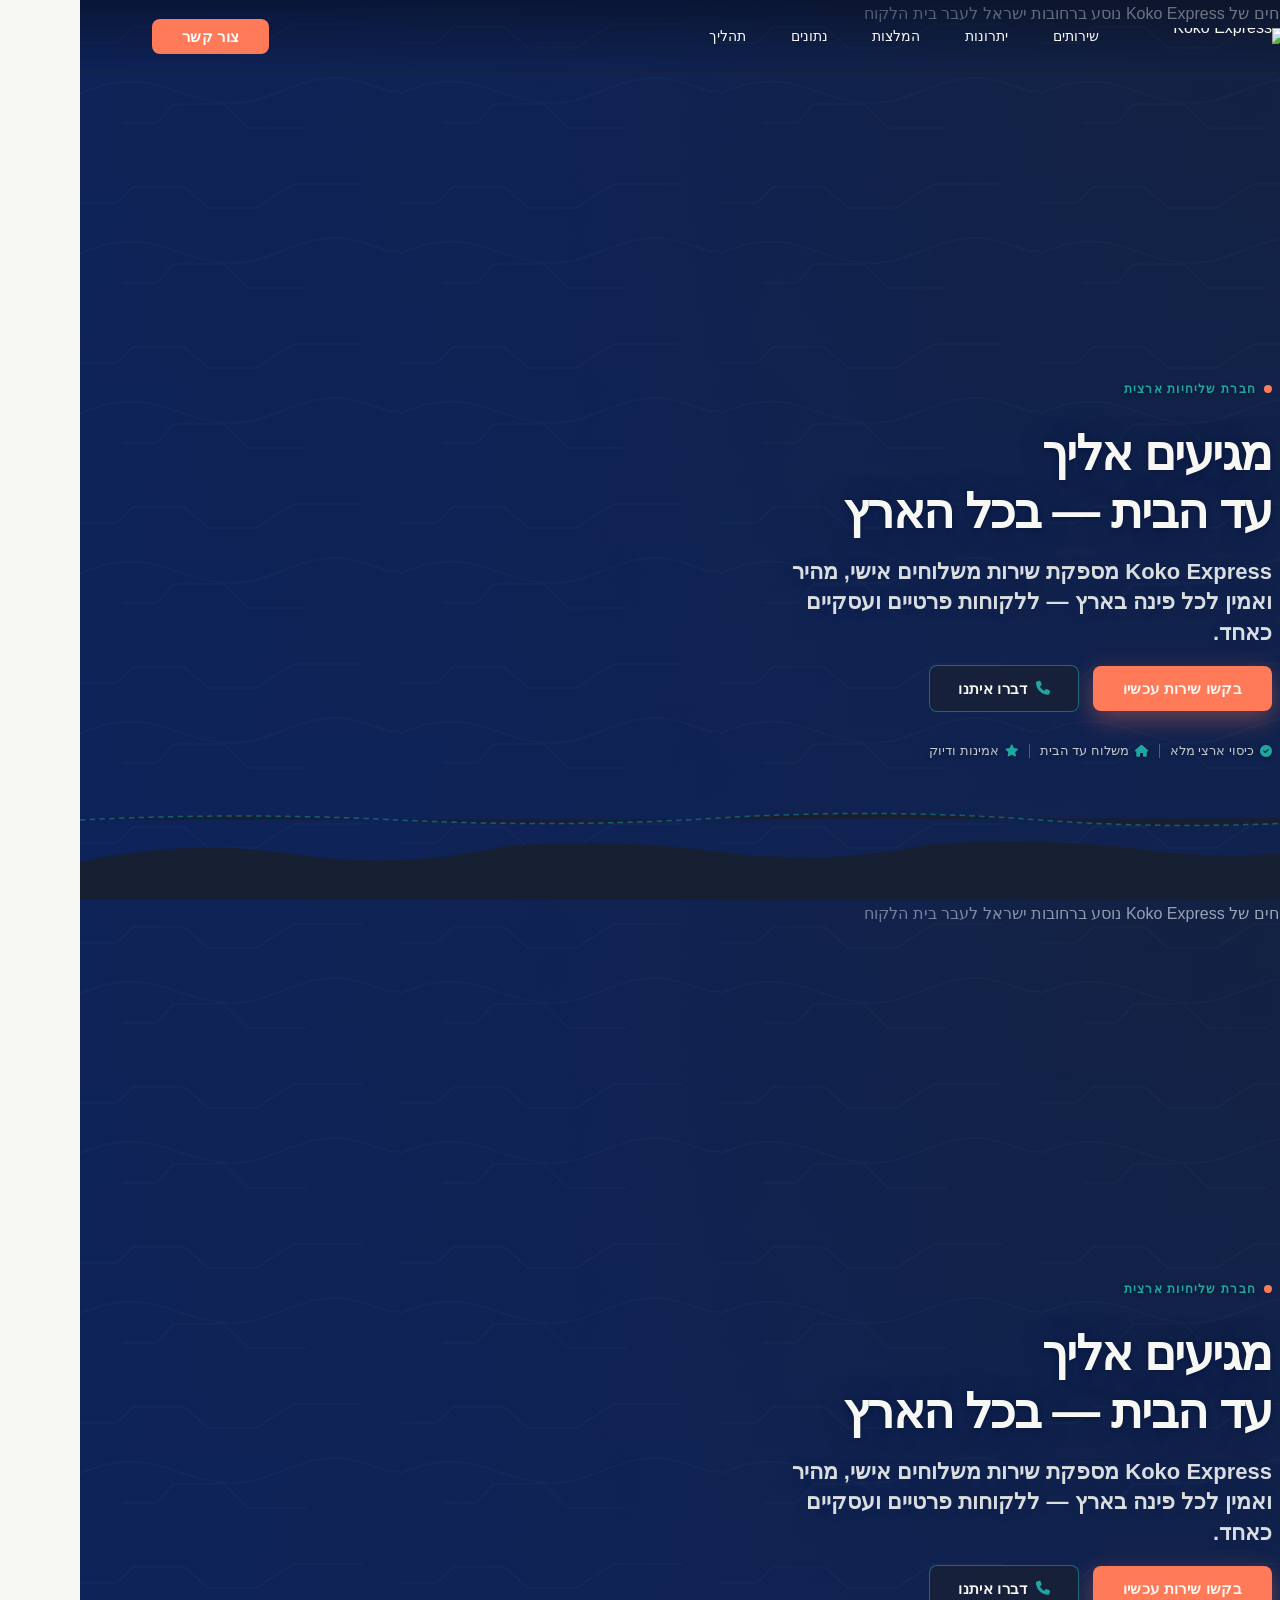
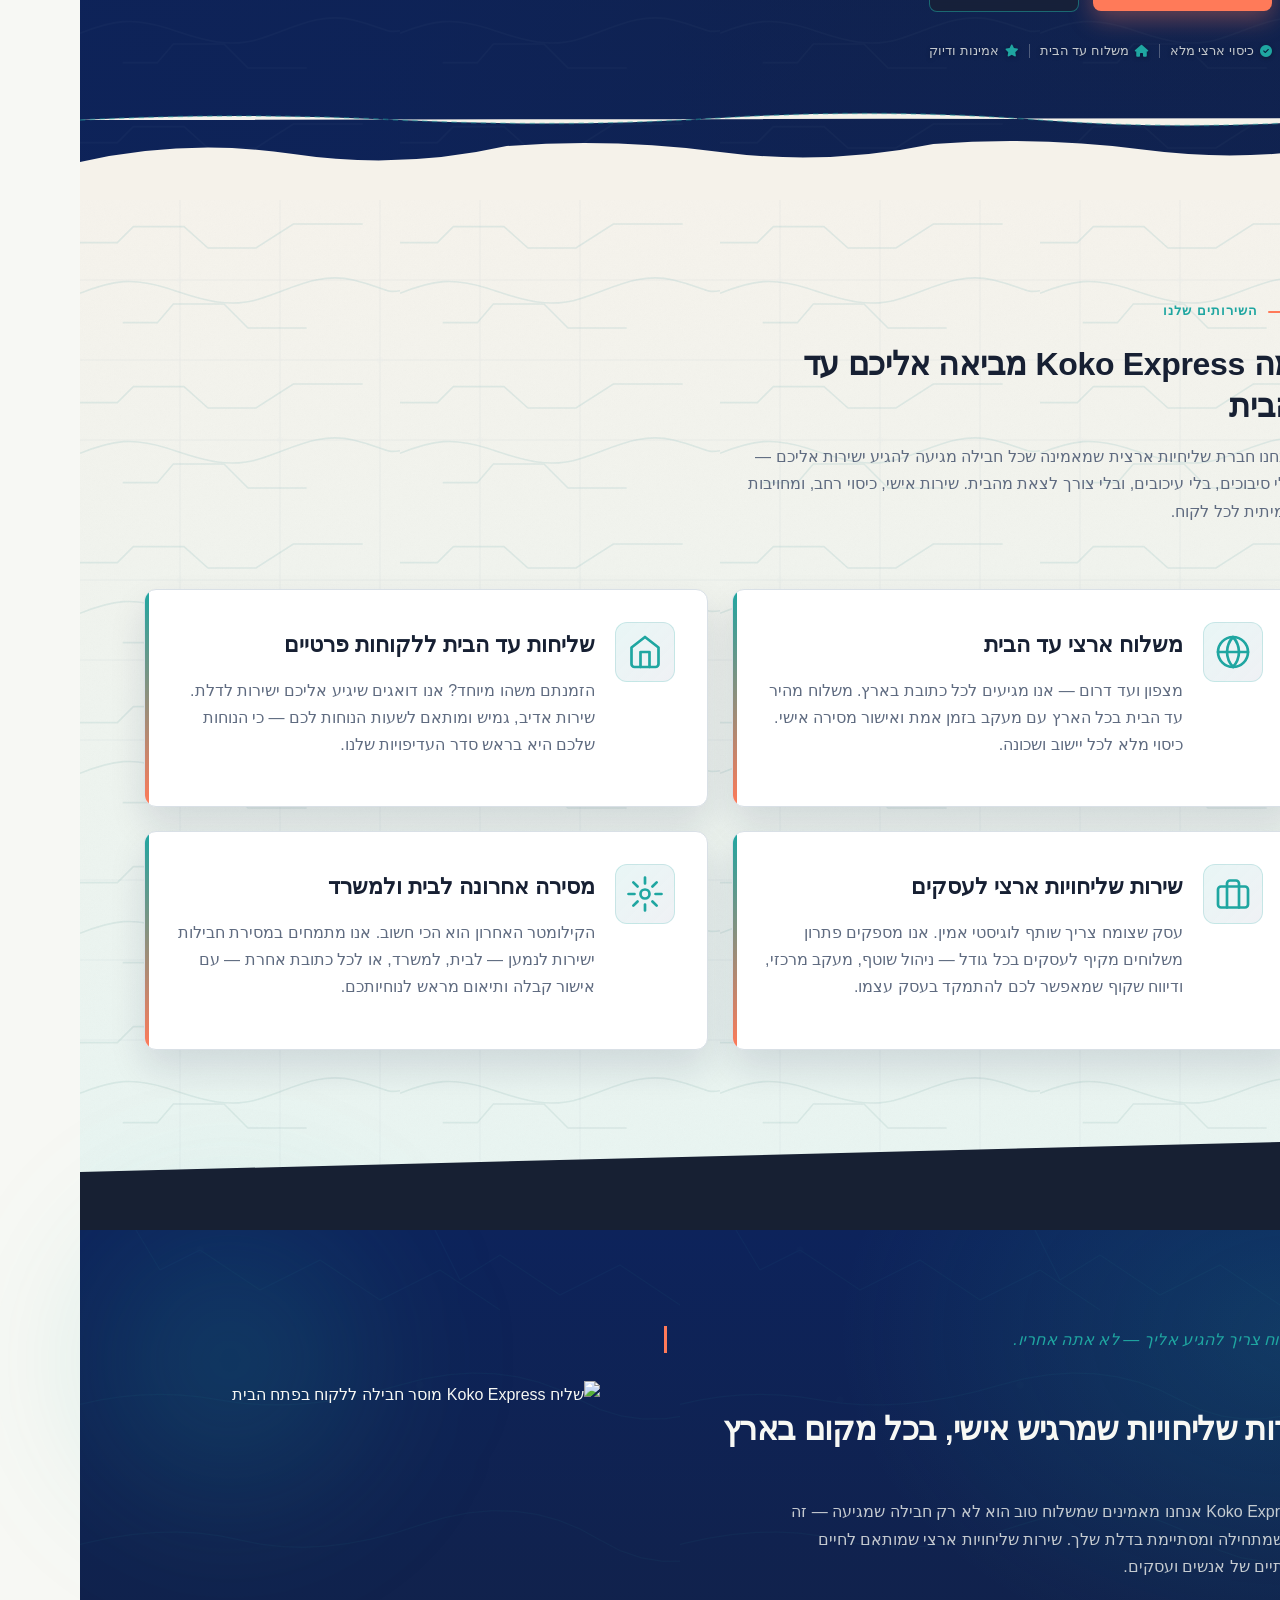
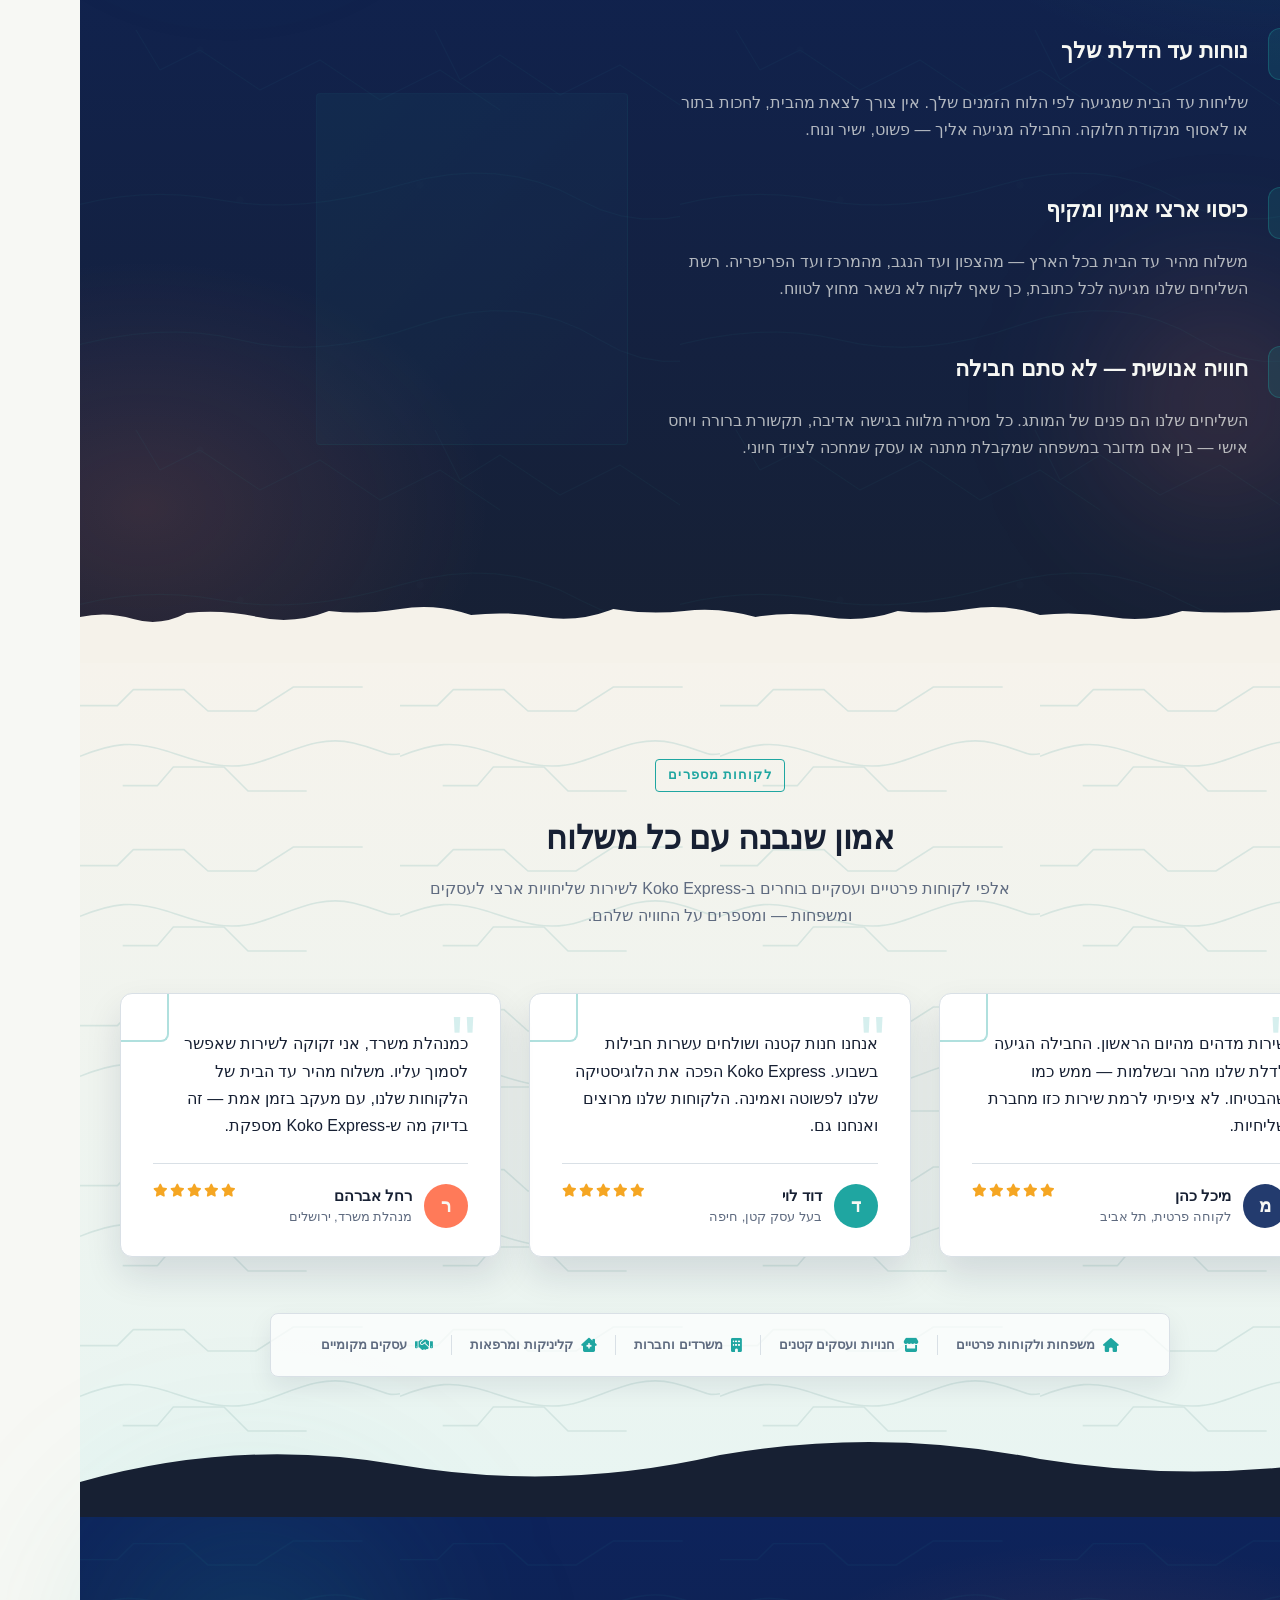
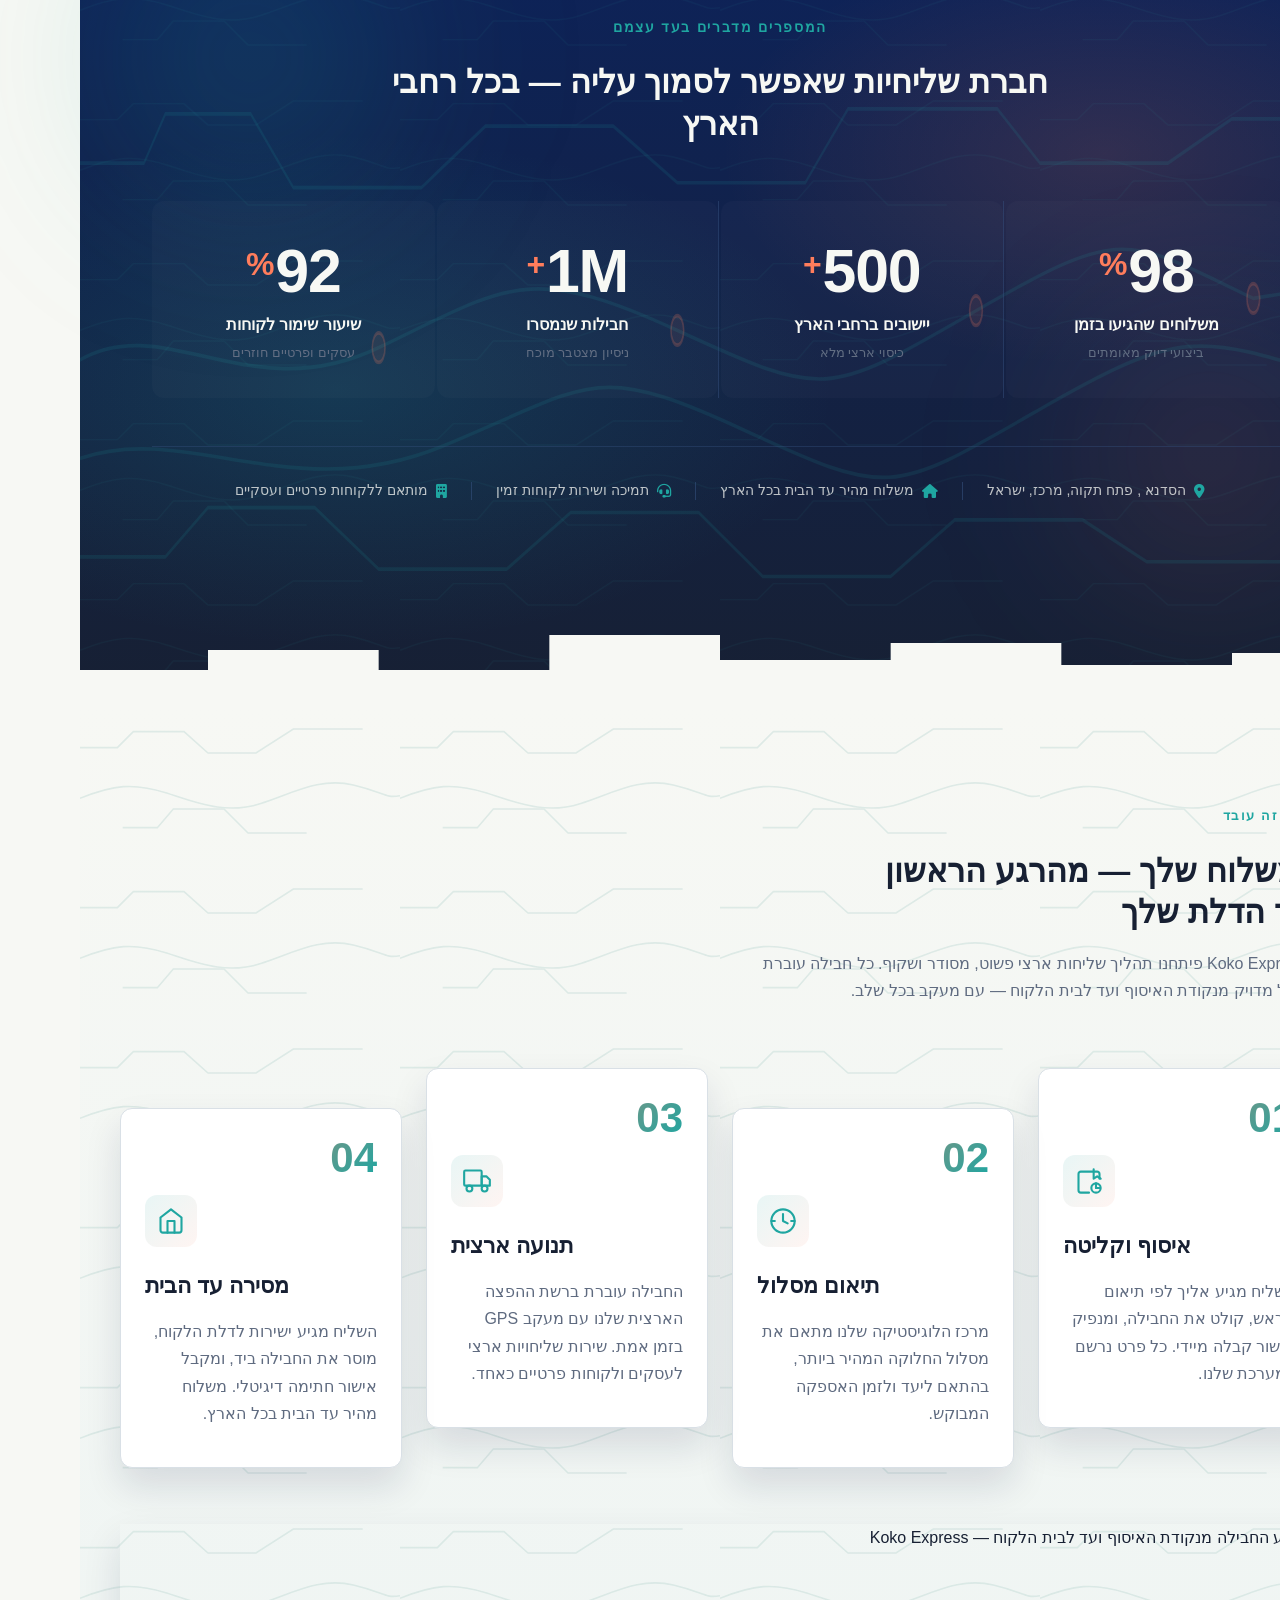
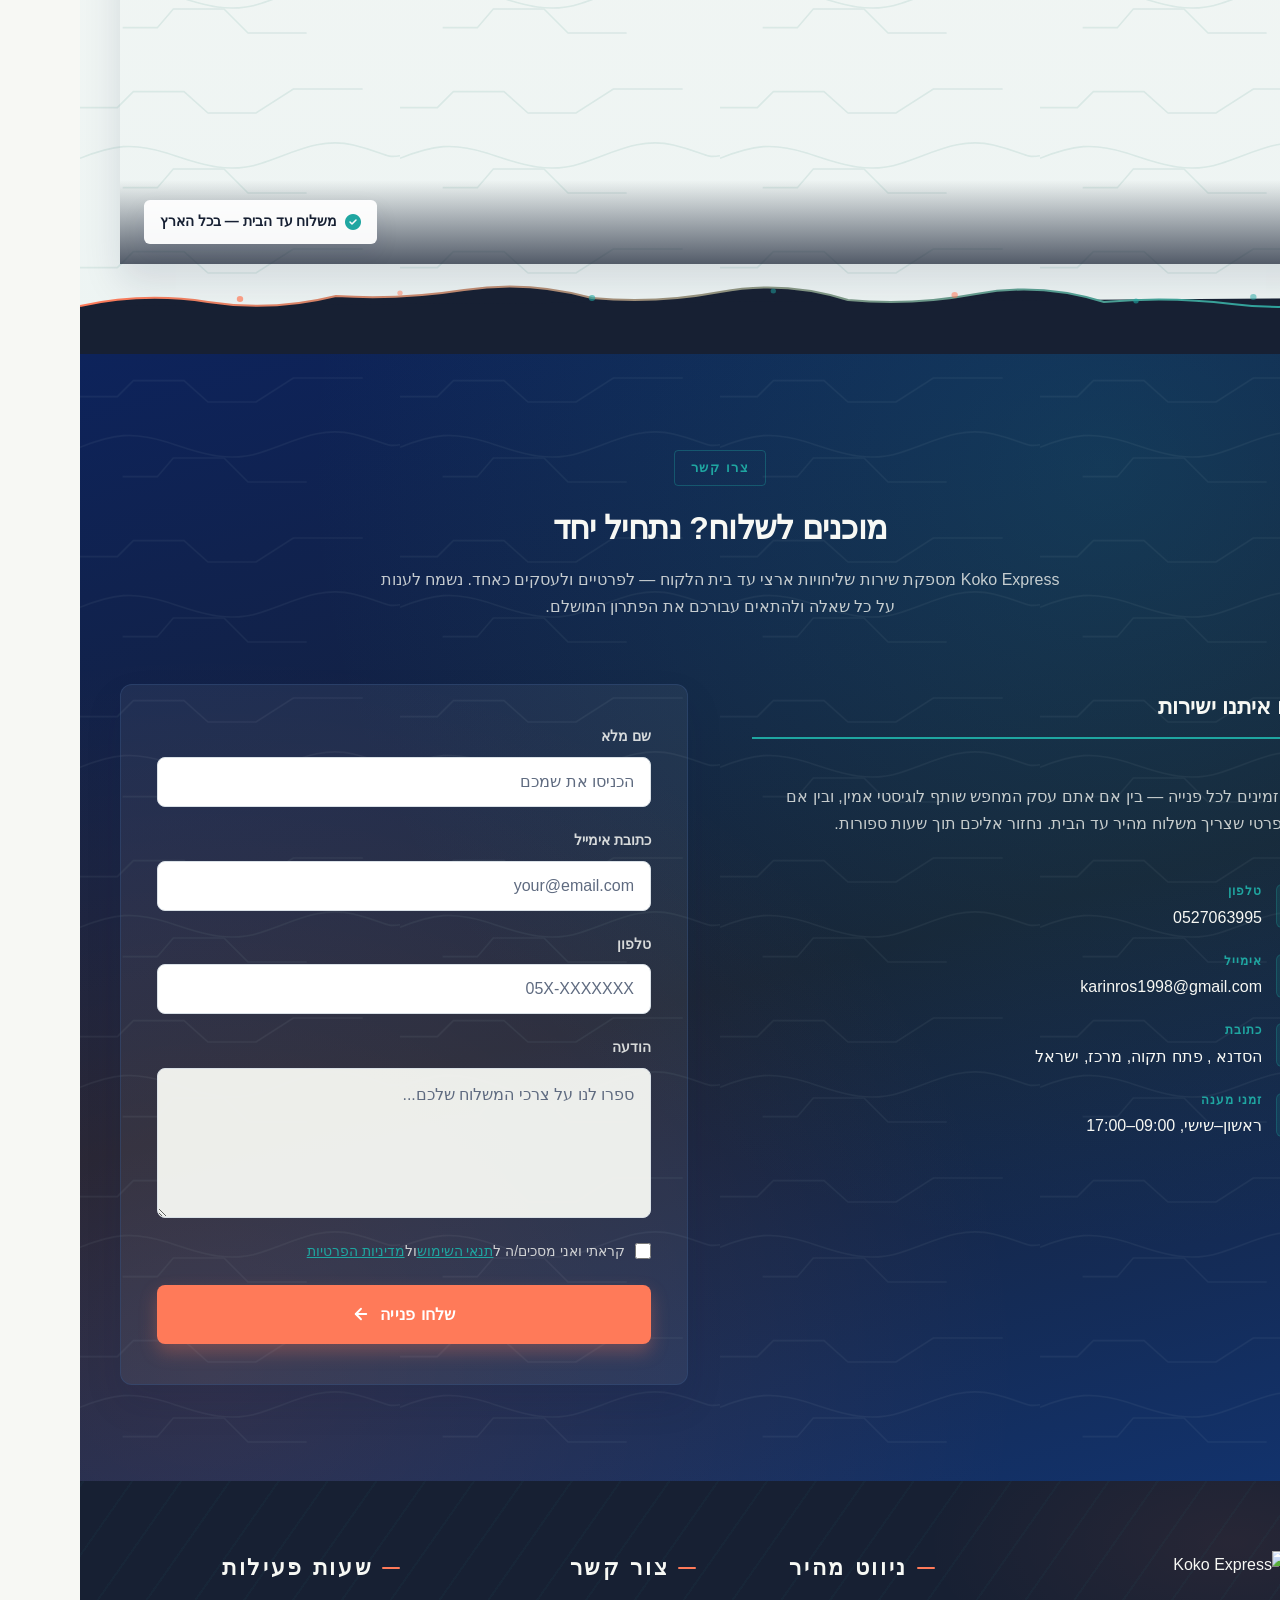
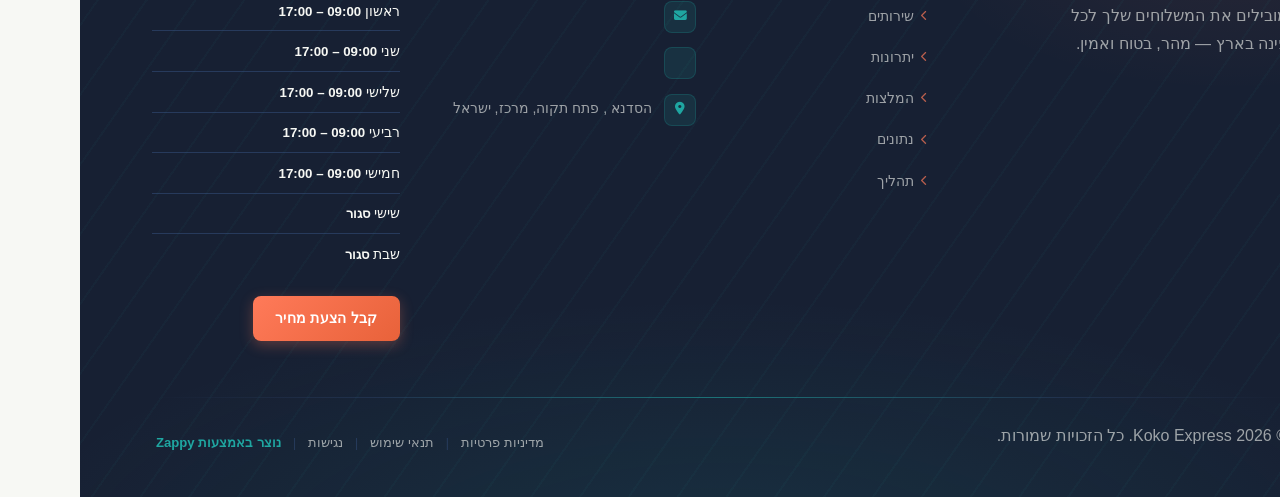
==== commit 66f24d06: "Incremental sync: 1 page(s) — update_text" ====
--- a/public/index.html
+++ b/public/index.html
@@ -1 +1 @@
-<!doctype html><html dir="rtl" lang="he"><head><meta charset="UTF-8"><meta content="width=device-width,initial-scale=1" name="viewport"><meta content="index, follow" name="robots"><title>חברת שליחיות — Koko Express</title><meta content="Koko Express is a nationwide courier and delivery company that specializes in door-to-door delivery services across the country. The brand focuses on convenienc" name="description"><meta content="חברת שליחיות, שליחות עד הבית, שירות שליחויות ארצי לעסקים, משלוח מהיר עד הבית בכל הארץ" name="keywords"><link href="/assets/favicon.ico" rel="icon" type="image/x-icon"><link href="/assets/favicon-16x16.png" rel="icon" type="image/png" sizes="16x16"><link href="/assets/favicon-32x32.png" rel="icon" type="image/png" sizes="32x32"><link href="/assets/favicon-48x48.png" rel="icon" type="image/png" sizes="48x48"><link href="/assets/favicon-192x192.png" rel="icon" type="image/png" sizes="192x192"><link href="/assets/favicon-512x512.png" rel="icon" type="image/png" sizes="512x512"><link href="/assets/apple-touch-icon.png" rel="apple-touch-icon"><script>!function(){"use strict";var t="f1bfb1c4-74ef-4f84-8cb6-62afdc44b9e4",e="https://api.zappy5.com/api/analytics/track",a=18e5,n=2592e6,o=!0,i=!0,r=!0;var s=function(){var e="zappy_visitor_"+t,a=null;try{if(a=localStorage.getItem(e)){var o=JSON.parse(a),i=Date.now();if(i-o.created<n)return o.lastSeen=i,localStorage.setItem(e,JSON.stringify(o)),o.id}}catch(t){console.warn("Zappy Analytics: LocalStorage not available")}var r="zv_"+Date.now()+"_"+Math.random().toString(36).substr(2,9);try{localStorage.setItem(e,JSON.stringify({id:r,created:Date.now(),lastSeen:Date.now()}))}catch(t){}return r}(),c=function(){var e="zappy_session_"+t,n=null;try{if(n=sessionStorage.getItem(e)){var o=JSON.parse(n),i=Date.now();if(i-o.timestamp<a)return o.timestamp=i,sessionStorage.setItem(e,JSON.stringify(o)),o.id}}catch(t){console.warn("Zappy Analytics: SessionStorage not available")}var r="zs_"+Date.now()+"_"+Math.random().toString(36).substr(2,9);try{sessionStorage.setItem(e,JSON.stringify({id:r,timestamp:Date.now()}))}catch(t){}return r}();function l(a,n){n=n||{};var o={website_id:t,event_type:a,page_path:window.location.pathname,referrer:document.referrer||"direct",visitor_id:s,session_id:c,metadata:n};if(navigator.sendBeacon){var i=new Blob([JSON.stringify(o)],{type:"application/json"});navigator.sendBeacon(e,i)}else fetch(e,{method:"POST",headers:{"Content-Type":"application/json"},body:JSON.stringify(o),keepalive:!0}).catch(function(t){console.warn("Zappy Analytics: Failed to track event",t)})}o&&l("pageview",{title:document.title,url:window.location.href}),i&&document.addEventListener("click",function(t){var e=t.target;if("BUTTON"===e.tagName||e.closest("button")){var a="BUTTON"===e.tagName?e:e.closest("button");l("click",{element:"button",text:a.textContent.trim().substring(0,100),id:a.id||null,class:a.className||null})}else if("A"===e.tagName||e.closest("a")){var n="A"===e.tagName?e:e.closest("a");l("navigation",{element:"link",text:n.textContent.trim().substring(0,100),href:n.href,external:n.hostname!==window.location.hostname})}},!0),r&&document.addEventListener("submit",function(t){var e=t.target;l("form_submit",{form_id:e.id||null,form_name:e.name||null,form_action:e.action||null,form_method:e.method||"GET"})},!0);var d=Date.now();window.addEventListener("beforeunload",function(){l("page_unload",{time_on_page:Math.floor((Date.now()-d)/1e3),page_path:window.location.pathname})}),window.zappyAnalytics={track:l,getVisitorId:function(){return s},getSessionId:function(){return c}}}()</script><meta content="חברת שליחיות — Koko Express" property="og:title"><meta content="Koko Express is a nationwide courier and delivery company that specializes in door-to-door delivery services across the country. The brand focuses on convenienc" property="og:description"><meta content="summary_large_image" name="twitter:card"><meta content="חברת שליחיות — Koko Express" name="twitter:title"><meta content="Koko Express is a nationwide courier and delivery company that specializes in door-to-door delivery services across the country. The brand focuses on convenienc" name="twitter:description"><meta content="website" property="og:type"><meta content="he_IL" property="og:locale"><link href="https://cdnjs.cloudflare.com/ajax/libs/font-awesome/6.4.0/css/all.min.css" rel="stylesheet"><link href="/assets/favicon.ico" rel="icon" type="image/x-icon"><link href="/assets/favicon-16x16.png" rel="icon" type="image/png" sizes="16x16"><link href="/assets/favicon-32x32.png" rel="icon" type="image/png" sizes="32x32"><link href="/assets/favicon-48x48.png" rel="icon" type="image/png" sizes="48x48"><link href="/assets/favicon-192x192.png" rel="icon" type="image/png" sizes="192x192"><link href="/assets/favicon-512x512.png" rel="icon" type="image/png" sizes="512x512"><link href="/assets/apple-touch-icon.png" rel="apple-touch-icon"><link href="https://cdn.jsdelivr.net/npm/vanilla-cookieconsent@3/dist/cookieconsent.css" rel="stylesheet"><script src="https://cdn.jsdelivr.net/npm/vanilla-cookieconsent@3/dist/cookieconsent.umd.js"></script><script src="https://cdn.jsdelivr.net/gh/mickidum/acc_toolbar/acctoolbar/acctoolbar.min.js"></script><link href="/styles.css" rel="stylesheet"><style id="zappy-dropdown-submenu-styles">#navMenu li:has(.sub-menu),.nav-menu li:has(.sub-menu),.navbar li:has(.sub-menu),nav li:has(.sub-menu){position:relative}#navMenu .sub-menu,.nav-menu .sub-menu,.navbar .sub-menu,nav .sub-menu{display:block!important;position:absolute!important;top:100%;left:0;min-width:220px;background:#fff;border-radius:8px;box-shadow:0 8px 25px rgba(0,0,0,.15);padding:8px 0;opacity:0;visibility:hidden;transform:translateY(10px);transition:all .3s ease;z-index:1000;list-style:none;pointer-events:none}#navMenu li:hover>.sub-menu,.nav-menu li:hover>.sub-menu,.navbar li:hover>.sub-menu,nav li:hover>.sub-menu{opacity:1!important;visibility:visible!important;transform:translateY(0)!important;pointer-events:auto!important}.sub-menu li{list-style:none;margin:0;padding:0}.sub-menu a{display:block!important;padding:10px 16px!important;color:var(--text-dark,#333)!important;font-weight:500;text-decoration:none;white-space:nowrap;transition:background-color .2s}.sub-menu .zappy-nav-child>a{padding-left:28px!important;font-size:.9em!important;opacity:.85!important}[dir=rtl] .sub-menu .zappy-nav-child>a,html[lang=ar] .sub-menu .zappy-nav-child>a,html[lang=he] .sub-menu .zappy-nav-child>a{padding-left:10px!important;padding-right:28px!important}.sub-menu .zappy-nav-parent>a{font-weight:600!important}.sub-menu a:hover{background-color:#f5f5f5}[dir=rtl] .nav-menu .sub-menu,[dir=rtl] .navbar .sub-menu,[dir=rtl] nav .sub-menu,html[lang=ar] .nav-menu .sub-menu,html[lang=ar] .navbar .sub-menu,html[lang=ar] nav .sub-menu,html[lang=he] .nav-menu .sub-menu,html[lang=he] .navbar .sub-menu,html[lang=he] nav .sub-menu{left:auto!important;right:0!important}.sub-menu:empty,.sub-menu:not(:has(li)):not(:has(> a)),.sub-menu:not(:has(li:not(.zappy-hidden-menu-item))):not(:has(> a)){display:none!important;opacity:0!important;visibility:hidden!important;pointer-events:none!important}li:has(.menu-group-title):hover>.sub-menu{opacity:1!important;visibility:visible!important;transform:translateY(0)!important;pointer-events:auto!important}#navMenu>li>.menu-group-title,.nav-menu>li>.menu-group-title{display:inline-block;padding:.5rem 1rem;cursor:default;user-select:none}@media (max-width:768px){#navMenu .sub-menu,.nav-menu .sub-menu,.navbar .sub-menu,nav .sub-menu{position:static!important;transform:none!important;box-shadow:none!important;background:0 0!important;max-height:0;overflow:hidden;opacity:0;visibility:hidden;transition:max-height .3s ease,opacity .3s ease;padding:0!important;border-radius:0!important}#navMenu .sub-menu.mobile-expanded,.nav-menu .sub-menu.mobile-expanded,.navbar .sub-menu.mobile-expanded{max-height:none!important;overflow-y:visible!important;opacity:1!important;visibility:visible!important;padding:8px 0 8px 16px!important}[dir=rtl] .sub-menu.mobile-expanded,html[lang=he] .sub-menu.mobile-expanded{padding:8px 16px 8px 0!important}#navMenu li:hover>.sub-menu,.nav-menu li:hover>.sub-menu,.navbar li:hover>.sub-menu,nav li:hover>.sub-menu{opacity:0;visibility:hidden;pointer-events:none}#navMenu li>.sub-menu.mobile-expanded,.nav-menu li>.sub-menu.mobile-expanded,.navbar li>.sub-menu.mobile-expanded,nav li>.sub-menu.mobile-expanded{opacity:1!important;visibility:visible!important;pointer-events:auto!important}#navMenu li:has(.sub-menu),.nav-menu li:has(.sub-menu),.navbar li:has(.sub-menu),nav li:has(.sub-menu){display:flex!important;flex-wrap:wrap!important;align-items:center!important;position:relative!important;min-height:44px!important}#navMenu li:has(.sub-menu)>a,.nav-menu li:has(.sub-menu)>a,.navbar li:has(.sub-menu)>a,nav li:has(.sub-menu)>a{flex:1!important;min-width:0!important}#navMenu li:has(.sub-menu)>.menu-group-title,.nav-menu li:has(.sub-menu)>.menu-group-title,.navbar li:has(.sub-menu)>.menu-group-title,nav li:has(.sub-menu)>.menu-group-title{flex:1!important;min-width:0!important;padding:0!important;line-height:inherit!important}#navMenu li:has(.sub-menu)>.sub-menu,.nav-menu li:has(.sub-menu)>.sub-menu,.navbar li:has(.sub-menu)>.sub-menu,nav li:has(.sub-menu)>.sub-menu{flex-basis:100%!important;width:100%!important}#navMenu li:has(.sub-menu)>a [class*=arrow],#navMenu li:has(.sub-menu)>a [class*=chevron],.nav-menu li:has(.sub-menu)>a .fa-angle-down,.nav-menu li:has(.sub-menu)>a .fa-chevron-down,.nav-menu li:has(.sub-menu)>a [class*=arrow],.nav-menu li:has(.sub-menu)>a [class*=chevron],nav li:has(.sub-menu)>a [class*=arrow],nav li:has(.sub-menu)>a [class*=chevron]{display:none!important;visibility:hidden!important}.mobile-submenu-toggle{display:flex!important;align-items:center!important;justify-content:center!important;width:44px!important;height:auto!important;background:0 0!important;border:none!important;cursor:pointer!important;color:var(--text-dark)!important;position:static!important;flex-shrink:0!important;align-self:stretch!important;z-index:2!important;padding:0!important;margin:0!important}.mobile-submenu-toggle::after{content:''!important;width:0!important;height:0!important;border-left:6px solid transparent!important;border-right:6px solid transparent!important;border-top:7px solid currentColor!important;transition:transform .3s ease!important}.mobile-submenu-toggle.expanded::after{transform:rotate(180deg)!important}.sub-menu a{padding:10px 0!important;display:block!important;color:var(--text-dark)!important;white-space:normal!important}.sub-menu .zappy-nav-child>a{padding-left:28px!important;font-size:.9em!important;opacity:.85!important}[dir=rtl] .sub-menu .zappy-nav-child>a,html[lang=ar] .sub-menu .zappy-nav-child>a,html[lang=he] .sub-menu .zappy-nav-child>a{padding-left:0!important;padding-right:28px!important}.sub-menu .zappy-nav-parent>a{font-weight:600!important}#navMenu.active,.nav-menu.active{max-width:100vw!important;overflow-x:hidden!important;box-sizing:border-box!important}.navbar .sub-menu li a,.zappy-products-dropdown .sub-menu a,nav.navbar .sub-menu li a{color:var(--text-dark)!important}}@media (min-width:769px){.mobile-submenu-toggle{display:none!important}}</style><style id="mobile-lang-menu-deployed-css">@media (max-width:768px){.lang-switcher,.nav-container .lang-switcher,.nav-cta-container .lang-switcher,.nav-ecommerce-icons .lang-switcher,.nav-icons-left .lang-switcher,.navbar .lang-switcher,.navbar .nav-cta-container .lang-switcher{display:none!important}.mobile-lang-menu{width:100%;border-top:1px solid rgba(128,128,128,.2);padding:8px 0 0 0;margin-top:8px}.mobile-lang-toggle{display:flex!important;align-items:center;justify-content:space-between;width:100%;padding:12px 16px;background:0 0;border:none;cursor:pointer;font-size:15px;color:inherit;font-family:inherit}.mobile-lang-toggle::after{content:'';display:inline-block;width:8px;height:8px;border-right:2px solid currentColor;border-bottom:2px solid currentColor;transform:rotate(45deg);transition:transform .3s ease;margin-left:8px}.mobile-lang-toggle.expanded::after{transform:rotate(-135deg)}.mobile-lang-options{max-height:0;overflow:hidden;transition:max-height .3s ease}.mobile-lang-options.expanded{max-height:300px}.mobile-lang-option{display:flex!important;align-items:center;gap:10px;padding:10px 24px;text-decoration:none;color:inherit;font-size:14px;font-family:inherit}.mobile-lang-option:hover{background:rgba(128,128,128,.1)}.mobile-lang-option.active{font-weight:600;opacity:.7;pointer-events:none}.mobile-lang-option img{width:20px;height:20px;border-radius:50%}}@media (min-width:769px){.mobile-lang-menu{display:none!important}}</style><style id="zappy-widget-visibility">#mic-access-tool-box,#mic-access-tool-general-button,#mic-init-access-tool #mic-access-tool-box,#mic-init-access-tool #mic-access-tool-general-button,#mic-init-access-tool .mic-access-tool-general-button,._access-icon,._access-menu,.mic-access-tool-box,.mic-access-tool-general-button,div[id*=mic-access-tool-box]{display:none!important;visibility:hidden!important;opacity:0!important;pointer-events:none!important}</style></head><body><nav class="navbar" dir="rtl"><button class="mobile-toggle" aria-label="Menu" id="mobileToggle"><svg viewBox="0 0 24 24" fill="none" height="24" width="24" class="hamburger-icon"><path d="M3 12h18M3 6h18M3 18h18" stroke="currentColor" stroke-width="2" stroke-linecap="round"></path></svg><svg viewBox="0 0 24 24" fill="none" height="24" width="24" class="close-icon" style="display:none"><path d="M18 6L6 18M6 6l12 12" stroke="currentColor" stroke-width="2" stroke-linecap="round"></path></svg></button><button class="phone-header-btn" aria-label="Call" data-phone="0527063995"><svg viewBox="0 0 24 24" fill="currentColor" height="20" width="20"><path d="M22 16.92v3a2 2 0 0 1-2.18 2 19.79 19.79 0 0 1-8.63-3.07 19.5 19.5 0 0 1-6-6 19.79 19.79 0 0 1-3.07-8.67A2 2 0 0 1 4.11 2h3a2 2 0 0 1 2 1.72 12.84 12.84 0 0 0 .7 2.81 2 2 0 0 1-.45 2.11L8.09 9.91a16 16 0 0 0 6 6l1.27-1.27a2 2 0 0 1 2.11-.45 12.84 12.84 0 0 0 2.81.7A2 2 0 0 1 22 16.92z"></path></svg></button><div class="nav-container"><div class="nav-right-group"><div class="nav-brand"><a href="/" class="logo-link"><img alt="Koko Express" src="/assets/business-logo.webp" class="logo"></a></div><ul class="nav-menu" id="navMenu"><li><a href="#services">שירותים</a></li><li><a href="#benefits">יתרונות</a></li><li><a href="#testimonials">המלצות</a></li><li><a href="#stats">נתונים</a></li><li><a href="#process">תהליך</a></li></ul></div><div class="nav-cta-container"><a href="#contact" class="nav-cta-btn">צור קשר</a></div></div></nav><script>window.addEventListener("load",function(){const e=document.querySelector(".navbar, nav, header");if(!e)return void console.log("[Navbar] Navbar element not found");let t=document.getElementById("mobileToggle")||document.querySelector(".mobile-toggle")||document.querySelector(".hamburger")||document.querySelector(".hamburger-menu")||document.querySelector(".menu-toggle")||document.querySelector(".burger-menu")||document.querySelector('[aria-label="Menu"]')||document.querySelector('[aria-label="תפריט"]');const o=document.querySelector(".phone-header-btn"),n=window.getComputedStyle(e);let r=n.backgroundColor;if(console.log("[Navbar] Initial navbar background:",r),"transparent"===r||"rgba(0, 0, 0, 0)"===r||r.startsWith("rgba")&&r.includes(", 0)")){const e=n.backgroundImage;if(e&&"none"!==e)console.log("[Navbar] Navbar has background image/gradient, using dark text"),r="rgb(240, 240, 240)";else{const e=window.getComputedStyle(document.body).backgroundColor;console.log("[Navbar] Navbar transparent, using body background:",e),r=e}}const i=r.match(/\d+/g);if(i&&i.length>=3){const e=(.299*parseInt(i[0])+.587*parseInt(i[1])+.114*parseInt(i[2]))/255;console.log("[Navbar] Mobile button colors preserved from Claude CSS (luminance:",e.toFixed(2)+")");const n=document.createElement("style");n.id="zappy-mobile-nav-fix";document.documentElement.lang;document.documentElement.dir,n.textContent='\n        /* Hide mobile buttons on desktop, show only on mobile */\n        @media (min-width: 769px) {\n          .mobile-toggle,\n          .phone-header-btn {\n            display: none !important;\n          }\n        }\n        \n        /* Show and position mobile buttons correctly on mobile */\n        @media (max-width: 768px) {\n          .mobile-toggle,\n          .phone-header-btn {\n            position: absolute !important;\n            top: 50% !important;\n            transform: translateY(-50%) !important;\n            z-index: 1001 !important;\n            display: flex !important;\n            align-items: center !important;\n            justify-content: center !important;\n            width: 36px !important;\n            height: 36px !important;\n            border-radius: 50% !important;\n            border: none !important;\n            cursor: pointer !important;\n            padding: 6px !important;\n            background: none !important;\n            color: var(--nav-text, var(--text-dark)) !important;\n          }\n          \n          /* LTR positioning (default): hamburger LEFT, phone RIGHT */\n          html:not([dir="rtl"]):not([lang="he"]):not([lang="ar"]) .mobile-toggle,\n          html[dir="ltr"] .mobile-toggle {\n            left: 12px !important;\n            right: auto !important;\n          }\n          html:not([dir="rtl"]):not([lang="he"]):not([lang="ar"]) .phone-header-btn,\n          html[dir="ltr"] .phone-header-btn {\n            right: 12px !important;\n            left: auto !important;\n          }\n          \n          /* RTL positioning: hamburger RIGHT, phone LEFT */\n          html[dir="rtl"] .mobile-toggle,\n          html[lang="he"] .mobile-toggle,\n          html[lang="ar"] .mobile-toggle {\n            right: 12px !important;\n            left: auto !important;\n          }\n          html[dir="rtl"] .phone-header-btn,\n          html[lang="he"] .phone-header-btn,\n          html[lang="ar"] .phone-header-btn {\n            left: 12px !important;\n            right: auto !important;\n          }\n          \n          /* CRITICAL: Ensure nav-container has min-height on mobile */\n          /* All children are positioned absolutely/fixed on mobile, so height:auto collapses to 0 */\n          .nav-container {\n            min-height: 70px !important;\n            position: relative !important;\n          }\n          \n          /* Ensure SVG icons are properly sized and inherit color */\n          .mobile-toggle svg,\n          .phone-header-btn svg {\n            width: 24px !important;\n            height: 24px !important;\n            /* Don\'t force display - let JavaScript control hamburger/close toggle */\n          }\n          \n          /* Reset nav-cta-container on mobile - remove desktop box-shadow/padding */\n          /* that creates a visible ghost box when CTA button is hidden */\n          .nav-cta-container {\n            box-shadow: none !important;\n            padding: 0 !important;\n          }\n          \n          /* Hide nav-cta-container entirely on mobile when there\'s no lang-switcher */\n          /* (only the CTA button is inside, and it\'s hidden on mobile) */\n          .nav-cta-container:not(:has(.lang-switcher)) {\n            display: none !important;\n          }\n          \n          /* CRITICAL: Prevent hero image fade gradient from bleeding over headline text */\n          /* The .image-fade-gradient has bottom: -30px (extends below parent) */\n          /* On mobile stacked layout, this overlaps the h1 text below the image */\n          .hero-image-column {\n            overflow: hidden !important;\n          }\n          .image-fade-gradient {\n            bottom: 0 !important;\n          }\n          \n          /* Hide desktop language switcher on mobile - hamburger menu handles it */\n          /* High specificity to override stored CSS */\n          .lang-switcher,\n          .nav-cta-container .lang-switcher,\n          .nav-container .lang-switcher,\n          .navbar .lang-switcher,\n          .navbar .nav-cta-container .lang-switcher {\n            display: none !important;\n          }\n        }\n      ';const r=document.getElementById("zappy-mobile-nav-fix");r&&r.remove(),document.head.appendChild(n),console.log("[Navbar] Critical CSS injected for mobile nav positioning");const l=window.innerWidth<=768;if(t){const e=t.querySelector(".hamburger-icon"),o=t.querySelector(".close-icon");e&&(e.style.setProperty("width","24px","important"),e.style.setProperty("height","24px","important"),e.style.setProperty("display","block","important")),o&&(o.style.setProperty("width","24px","important"),o.style.setProperty("height","24px","important"),o.style.setProperty("display","none","important")),l?(t.style.setProperty("position","absolute","important"),t.style.setProperty("top","50%","important"),t.style.setProperty("transform","translateY(-50%)","important"),t.style.setProperty("z-index","1001","important"),t.style.removeProperty("left"),t.style.removeProperty("right"),console.log("[Navbar] Mobile toggle positioning applied (mobile viewport)")):(t.style.removeProperty("position"),t.style.removeProperty("top"),t.style.removeProperty("transform"),t.style.removeProperty("z-index"),t.style.removeProperty("left"),t.style.removeProperty("right"),console.log("[Navbar] Desktop viewport - cleared mobile toggle inline positioning"))}if(o){const e=o.querySelector("svg");e&&(e.style.width="24px",e.style.height="24px",e.setAttribute("width","24"),e.setAttribute("height","24")),l?(o.style.setProperty("position","absolute","important"),o.style.setProperty("top","50%","important"),o.style.setProperty("transform","translateY(-50%)","important"),o.style.setProperty("z-index","1001","important"),o.style.removeProperty("left"),o.style.removeProperty("right"),console.log("[Navbar] Phone button positioning applied (mobile viewport)")):(o.style.removeProperty("position"),o.style.removeProperty("top"),o.style.removeProperty("transform"),o.style.removeProperty("z-index"),o.style.removeProperty("left"),o.style.removeProperty("right"),console.log("[Navbar] Desktop viewport - cleared phone button inline positioning"))}}else console.log("[Navbar] Could not parse background color:",r);t=document.getElementById("mobileToggle")||document.querySelector(".mobile-toggle")||document.querySelector(".hamburger")||document.querySelector(".hamburger-menu")||document.querySelector(".menu-toggle")||document.querySelector(".burger-menu")||document.querySelector('[aria-label="Menu"]')||document.querySelector('[aria-label="תפריט"]');const l=document.getElementById("navMenu")||document.querySelector(".nav-menu")||document.querySelector(".nav-links")||document.querySelector("nav ul:not(.submenu)");if(!t||!l)return void console.log("[Navbar] Mobile toggle or menu not found:",{toggle:!!t,menu:!!l});l.id||(l.id="navMenu"),console.log("[Navbar] Initializing mobile menu...");const a=t.cloneNode(!0);t.parentNode.replaceChild(a,t),a.addEventListener("click",function(e){e.preventDefault(),e.stopPropagation();const t=this.querySelector(".hamburger-icon"),o=this.querySelector(".close-icon");l.classList.contains("active")?(l.classList.remove("active"),t&&t.style.setProperty("display","block","important"),o&&o.style.setProperty("display","none","important"),document.body.style.overflow="",console.log("[Navbar] Menu closed")):(l.classList.add("active"),t&&t.style.setProperty("display","none","important"),o&&o.style.setProperty("display","block","important"),document.body.style.overflow="hidden",console.log("[Navbar] Menu opened"))}),l.querySelectorAll("a").forEach(function(e){e.addEventListener("click",function(){if("#"===this.getAttribute("href"))return;const e=a.querySelector(".hamburger-icon"),t=a.querySelector(".close-icon");l.classList.remove("active"),e&&e.style.setProperty("display","block","important"),t&&t.style.setProperty("display","none","important"),document.body.style.overflow="",console.log("[Navbar] Menu closed (link clicked)")})});var s=l.querySelectorAll(".dropdown-toggle");s.forEach(function(e){e.addEventListener("click",function(e){e.preventDefault(),e.stopPropagation();var t=this.closest(".nav-dropdown");t&&(t.parentNode.querySelectorAll(".nav-dropdown.open").forEach(function(e){e!==t&&e.classList.remove("open")}),t.classList.toggle("open"),console.log("[Navbar] Dropdown toggled:",t.classList.contains("open")?"open":"closed"))})}),document.addEventListener("click",function(e){e.target.closest(".nav-dropdown")||document.querySelectorAll(".nav-dropdown.open").forEach(function(e){e.classList.remove("open")})}),console.log("[Navbar] Dropdown handlers initialized for "+s.length+" dropdowns"),o&&o.addEventListener("click",function(){const e=document.querySelectorAll('a[href^="tel:"]'),t=e.length>0?e[0].getAttribute("href").replace("tel:",""):"0527063995";window.location.href="tel:"+t,console.log("[Navbar] Phone button clicked")}),console.log("[Navbar] Mobile menu initialized successfully");const p=function(){const e=document.querySelector(".whatsapp-float");e&&(window.innerWidth>=769?(e.style.setProperty("display","none","important"),e.style.setProperty("visibility","hidden","important"),e.style.setProperty("opacity","0","important"),e.style.setProperty("pointer-events","none","important"),console.log("[WhatsApp] Button hidden on desktop")):(e.style.removeProperty("display"),e.style.removeProperty("visibility"),e.style.removeProperty("opacity"),e.style.removeProperty("pointer-events"),console.log("[WhatsApp] Button visible on mobile")))};let c;p(),window.addEventListener("resize",function(){clearTimeout(c),c=setTimeout(p,100)})})</script><main><section class="index-hero-section" data-layout-spec="בית-hero" dir="rtl" id="hero" data-hero-type="fullscreen-scrim"><div class="index-hero-bg"><img alt="רכב משלוחים של Koko Express נוסע ברחובות ישראל לעבר בית הלקוח" src="/assets/site-index-hero-image-1.webp" data-context="Cinematic wide-angle photograph of a branded Koko Express delivery van driving through a dynamic scene that blends urban city streets, neighborhood roads, and residential homes in Israel. The vehicle is modern and prominently branded in deep indigo and teal colors with a coral accent stripe. The atmosphere is golden-hour cinematic with warm sunset light casting long shadows. The background shows recognizable Israeli urban and suburban landscape transitioning from city buildings to residential neighborhoods. The overall mood is professional, trustworthy, and in motion — conveying nationwide reach and door-to-door delivery. Deep indigo-to-teal color grading with warm coral accents in the light." data-placeholder="index-hero-image-1" height="860" width="1440" data-hero-bg="true"></div><div class="index-hero-scrim" aria-hidden="true"></div><div class="index-hero-texture" aria-hidden="true"></div><div class="index-hero-content-wrapper"><div class="index-hero-content"><div class="index-hero-eyebrow"><span class="index-hero-eyebrow-dot" aria-hidden="true"></span><span>חברת שליחיות ארצית</span></div><h1 class="index-hero-h1">מגיעים אליך<br>עד הבית — בכל הארץ</h1><h3 class="index-hero-subtitle">Koko Express מספקת שירות משלוחים אישי, מהיר ואמין לכל פינה בארץ — ללקוחות פרטיים ועסקיים כאחד.</h3><div class="index-hero-ctas"><a href="#contact" class="index-hero-btn-primary">בקשו שירות עכשיו</a><a href="tel:0527063995" class="index-hero-btn-secondary"><i class="fa-solid fa-phone" aria-hidden="true"></i><span>דברו איתנו</span></a></div><div class="index-hero-trust"><span class="index-hero-trust-item"><i class="fa-solid fa-circle-check" aria-hidden="true"></i>כיסוי ארצי מלא</span><span class="index-hero-trust-divider" aria-hidden="true"></span><span class="index-hero-trust-item"><i class="fa-solid fa-house" aria-hidden="true"></i>משלוח עד הבית</span><span class="index-hero-trust-divider" aria-hidden="true"></span><span class="index-hero-trust-item"><i class="fa-star fa-solid" aria-hidden="true"></i>אמינות ודיוק</span></div></div></div><div class="index-hero-divider-wrapper"><svg viewBox="0 0 1440 20" xmlns="http://www.w3.org/2000/svg" aria-hidden="true" data-no-icon-edit="true" preserveAspectRatio="none" class="index-hero-route-line"><path d="M0,10 Q180,2 360,10 T720,8 T1080,10 T1440,8" stroke="rgba(31,166,161,0.45)" stroke-width="1.5" fill="var(--bg-dark)" stroke-dasharray="6 5"></path></svg><svg viewBox="0 0 1440 90" xmlns="http://www.w3.org/2000/svg" aria-hidden="true" data-no-icon-edit="true" preserveAspectRatio="none" class="index-hero-wave"><path d="M0,90 L0,52 Q120,28 240,44 T480,36 Q600,28 720,42 T960,34 Q1080,26 1200,40 T1440,32 L1440,90 Z" fill="var(--bg-dark)"></path></svg></div></section><section class="index-hero-section" data-layout-spec="בית-hero" dir="rtl" id="hero-dup-1777137842322" data-hero-type="fullscreen-scrim"><div class="index-hero-bg"><img alt="רכב משלוחים של Koko Express נוסע ברחובות ישראל לעבר בית הלקוח" src="/assets/site-index-hero-image-1.webp" data-context="Cinematic wide-angle photograph of a branded Koko Express delivery van driving through a dynamic scene that blends urban city streets, neighborhood roads, and residential homes in Israel. The vehicle is modern and prominently branded in deep indigo and teal colors with a coral accent stripe. The atmosphere is golden-hour cinematic with warm sunset light casting long shadows. The background shows recognizable Israeli urban and suburban landscape transitioning from city buildings to residential neighborhoods. The overall mood is professional, trustworthy, and in motion — conveying nationwide reach and door-to-door delivery. Deep indigo-to-teal color grading with warm coral accents in the light." data-placeholder="index-hero-image-1" height="860" width="1440" data-hero-bg="true"></div><div class="index-hero-scrim" aria-hidden="true"></div><div class="index-hero-texture" aria-hidden="true"></div><div class="index-hero-content-wrapper"><div class="index-hero-content"><div class="index-hero-eyebrow"><span class="index-hero-eyebrow-dot" aria-hidden="true"></span><span>חברת שליחיות ארצית</span></div><h1 class="index-hero-h1">מגיעים אליך<br>עד הבית — בכל הארץ</h1><h3 class="index-hero-subtitle">Koko Express מספקת שירות משלוחים אישי, מהיר ואמין לכל פינה בארץ — ללקוחות פרטיים ועסקיים כאחד.</h3><div class="index-hero-ctas"><a href="#contact" class="index-hero-btn-primary">בקשו שירות עכשיו</a><a href="tel:0527063995" class="index-hero-btn-secondary"><i class="fa-solid fa-phone" aria-hidden="true"></i><span>דברו איתנו</span></a></div><div class="index-hero-trust"><span class="index-hero-trust-item"><i class="fa-solid fa-circle-check" aria-hidden="true"></i>כיסוי ארצי מלא</span><span class="index-hero-trust-divider" aria-hidden="true"></span><span class="index-hero-trust-item"><i class="fa-solid fa-house" aria-hidden="true"></i>משלוח עד הבית</span><span class="index-hero-trust-divider" aria-hidden="true"></span><span class="index-hero-trust-item"><i class="fa-star fa-solid" aria-hidden="true"></i>אמינות ודיוק</span></div></div></div><div class="index-hero-divider-wrapper"><svg viewBox="0 0 1440 20" xmlns="http://www.w3.org/2000/svg" aria-hidden="true" data-no-icon-edit="true" preserveAspectRatio="none" class="index-hero-route-line"><path d="M0,10 Q180,2 360,10 T720,8 T1080,10 T1440,8" stroke="rgba(31,166,161,0.45)" stroke-width="1.5" fill="#F5F2EA" stroke-dasharray="6 5"></path></svg><svg viewBox="0 0 1440 90" xmlns="http://www.w3.org/2000/svg" aria-hidden="true" data-no-icon-edit="true" preserveAspectRatio="none" class="index-hero-wave"><path d="M0,90 L0,52 Q120,28 240,44 T480,36 Q600,28 720,42 T960,34 Q1080,26 1200,40 T1440,32 L1440,90 Z" fill="#F5F2EA"></path></svg></div></section><section class="index-services-section" data-layout-spec="בית-services" dir="rtl" id="services"><div class="index-services-section__texture" aria-hidden="true"></div><div class="index-services-section__route-lines" aria-hidden="true"></div><div class="index-services-section__container"><div class="index-services-section__intro"><span class="index-services-section__label">השירותים שלנו</span><h2 class="index-services-section__heading">מה Koko Express מביאה אליכם עד הבית</h2><p class="index-services-section__subtext">אנחנו חברת שליחיות ארצית שמאמינה שכל חבילה מגיעה להגיע ישירות אליכם — בלי סיבוכים, בלי עיכובים, ובלי צורך לצאת מהבית. שירות אישי, כיסוי רחב, ומחויבות אמיתית לכל לקוח.</p></div><div class="index-services-section__grid"><article class="index-services-section__card"><div class="index-services-section__card-icon"><svg viewBox="0 0 24 24" xmlns="http://www.w3.org/2000/svg" aria-hidden="true" fill="none" height="36" stroke="currentColor" stroke-linecap="round" stroke-linejoin="round" stroke-width="1.8" width="36" data-element-type="icon" data-icon-type="svg"><circle cx="12" cy="12" r="10"></circle><path d="M2 12h20"></path><path d="M12 2a15.3 15.3 0 0 1 4 10 15.3 15.3 0 0 1-4 10 15.3 15.3 0 0 1-4-10 15.3 15.3 0 0 1 4-10z"></path></svg></div><div class="index-services-section__card-body"><h3 class="index-services-section__card-title">משלוח ארצי עד הבית</h3><p class="index-services-section__card-desc">מצפון ועד דרום — אנו מגיעים לכל כתובת בארץ. משלוח מהיר עד הבית בכל הארץ עם מעקב בזמן אמת ואישור מסירה אישי. כיסוי מלא לכל יישוב ושכונה.</p></div></article><article class="index-services-section__card"><div class="index-services-section__card-icon"><svg viewBox="0 0 24 24" xmlns="http://www.w3.org/2000/svg" aria-hidden="true" fill="none" height="36" stroke="currentColor" stroke-linecap="round" stroke-linejoin="round" stroke-width="1.8" width="36" data-element-type="icon" data-icon-type="svg"><path d="M3 9l9-7 9 7v11a2 2 0 0 1-2 2H5a2 2 0 0 1-2-2z"></path><polyline points="9 22 9 12 15 12 15 22"></polyline></svg></div><div class="index-services-section__card-body"><h3 class="index-services-section__card-title">שליחות עד הבית ללקוחות פרטיים</h3><p class="index-services-section__card-desc">הזמנתם משהו מיוחד? אנו דואגים שיגיע אליכם ישירות לדלת. שירות אדיב, גמיש ומותאם לשעות הנוחות לכם — כי הנוחות שלכם היא בראש סדר העדיפויות שלנו.</p></div></article><article class="index-services-section__card"><div class="index-services-section__card-icon"><svg viewBox="0 0 24 24" xmlns="http://www.w3.org/2000/svg" aria-hidden="true" fill="none" height="36" stroke="currentColor" stroke-linecap="round" stroke-linejoin="round" stroke-width="1.8" width="36" data-element-type="icon" data-icon-type="svg"><rect height="14" rx="2" width="20" x="2" y="7" ry="2"></rect><path d="M16 21V5a2 2 0 0 0-2-2h-4a2 2 0 0 0-2 2v16"></path></svg></div><div class="index-services-section__card-body"><h3 class="index-services-section__card-title">שירות שליחויות ארצי לעסקים</h3><p class="index-services-section__card-desc">עסק שצומח צריך שותף לוגיסטי אמין. אנו מספקים פתרון משלוחים מקיף לעסקים בכל גודל — ניהול שוטף, מעקב מרכזי, ודיווח שקוף שמאפשר לכם להתמקד בעסק עצמו.</p></div></article><article class="index-services-section__card"><div class="index-services-section__card-icon"><svg viewBox="0 0 24 24" xmlns="http://www.w3.org/2000/svg" aria-hidden="true" fill="none" height="36" stroke="currentColor" stroke-linecap="round" stroke-linejoin="round" stroke-width="1.8" width="36" data-element-type="icon" data-icon-type="svg"><circle cx="12" cy="12" r="3"></circle><path d="M12 1v4M12 19v4M4.22 4.22l2.83 2.83M16.95 16.95l2.83 2.83M1 12h4M19 12h4M4.22 19.78l2.83-2.83M16.95 7.05l2.83-2.83"></path></svg></div><div class="index-services-section__card-body"><h3 class="index-services-section__card-title">מסירה אחרונה לבית ולמשרד</h3><p class="index-services-section__card-desc">הקילומטר האחרון הוא הכי חשוב. אנו מתמחים במסירת חבילות ישירות לנמען — לבית, למשרד, או לכל כתובת אחרת — עם אישור קבלה ותיאום מראש לנוחיותכם.</p></div></article></div></div><div class="index-services-section__divider-wrapper"><svg viewBox="0 0 1200 90" xmlns="http://www.w3.org/2000/svg" aria-hidden="true" data-no-icon-edit="true" preserveAspectRatio="none"><path d="M0,90 L0,32 L1200,0 L1200,90 Z" fill="#172033"></path></svg></div></section><section class="index-benefits-section" data-layout-spec="בית-benefits" dir="rtl" id="benefits"><div class="index-benefits-section__route-overlay" aria-hidden="true"></div><div class="index-benefits-section__haze index-benefits-section__haze--teal" aria-hidden="true"></div><div class="index-benefits-section__haze index-benefits-section__haze--coral" aria-hidden="true"></div><div class="index-benefits-section__container"><div class="index-benefits-section__grid"><div class="index-benefits-section__content"><p class="index-benefits-section__pull-quote">המשלוח צריך להגיע אליך — לא אתה אחריו.</p><h2 class="index-benefits-section__heading">שירות שליחויות שמרגיש אישי, בכל מקום בארץ</h2><p class="index-benefits-section__intro">ב־Koko Express אנחנו מאמינים שמשלוח טוב הוא לא רק חבילה שמגיעה — זה חוויה שמתחילה ומסתיימת בדלת שלך. שירות שליחויות ארצי שמותאם לחיים האמיתיים של אנשים ועסקים.</p><ul class="index-benefits-section__benefits-list"><li class="index-benefits-section__benefit-item"><div class="index-benefits-section__benefit-icon" aria-hidden="true"><svg viewBox="0 0 28 28" xmlns="http://www.w3.org/2000/svg" fill="none" height="28" width="28" data-element-type="icon" data-icon-type="svg"><path d="M14 3C14 3 6 8.5 6 15.5C6 19.642 9.582 23 14 23C18.418 23 22 19.642 22 15.5C22 8.5 14 3 14 3Z" stroke="currentColor" stroke-width="2" stroke-linejoin="round"></path><path d="M14 23V25M10 25H18" stroke="currentColor" stroke-width="2" stroke-linecap="round"></path><circle cx="14" cy="15" r="2.5" fill="currentColor"></circle></svg></div><div class="index-benefits-section__benefit-body"><h3 class="index-benefits-section__benefit-title">נוחות עד הדלת שלך</h3><p class="index-benefits-section__benefit-desc">שליחות עד הבית שמגיעה לפי הלוח הזמנים שלך. אין צורך לצאת מהבית, לחכות בתור או לאסוף מנקודת חלוקה. החבילה מגיעה אליך — פשוט, ישיר ונוח.</p></div></li><li class="index-benefits-section__benefit-item"><div class="index-benefits-section__benefit-icon" aria-hidden="true"><svg viewBox="0 0 28 28" xmlns="http://www.w3.org/2000/svg" fill="none" height="28" width="28" data-element-type="icon" data-icon-type="svg"><circle cx="14" cy="14" r="10" stroke="currentColor" stroke-width="2"></circle><path d="M6 10C8.5 8 11 7 14 7C17 7 19.5 8 22 10" stroke="currentColor" stroke-width="2" stroke-linecap="round"></path><path d="M6 18C8.5 20 11 21 14 21C17 21 19.5 20 22 18" stroke="currentColor" stroke-width="2" stroke-linecap="round"></path><path d="M14 4V24M4 14H24" stroke="currentColor" stroke-width="1.5" stroke-linecap="round" opacity="0.5"></path></svg></div><div class="index-benefits-section__benefit-body"><h3 class="index-benefits-section__benefit-title">כיסוי ארצי אמין ומקיף</h3><p class="index-benefits-section__benefit-desc">משלוח מהיר עד הבית בכל הארץ — מהצפון ועד הנגב, מהמרכז ועד הפריפריה. רשת השליחים שלנו מגיעה לכל כתובת, כך שאף לקוח לא נשאר מחוץ לטווח.</p></div></li><li class="index-benefits-section__benefit-item"><div class="index-benefits-section__benefit-icon" aria-hidden="true"><svg viewBox="0 0 28 28" xmlns="http://www.w3.org/2000/svg" fill="none" height="28" width="28" data-element-type="icon" data-icon-type="svg"><path d="M14 5C14 5 8 8 8 14V20L14 23L20 20V14C20 8 14 5 14 5Z" stroke="currentColor" stroke-width="2" stroke-linejoin="round"></path><path d="M11 14L13.5 16.5L17 12" stroke="currentColor" stroke-width="2" stroke-linecap="round" stroke-linejoin="round"></path></svg></div><div class="index-benefits-section__benefit-body"><h3 class="index-benefits-section__benefit-title">חוויה אנושית — לא סתם חבילה</h3><p class="index-benefits-section__benefit-desc">השליחים שלנו הם פנים של המותג. כל מסירה מלווה בגישה אדיבה, תקשורת ברורה ויחס אישי — בין אם מדובר במשפחה שמקבלת מתנה או עסק שמחכה לציוד חיוני.</p></div></li></ul></div><div class="index-benefits-section__image-col"><div class="index-benefits-section__image-wrapper"><img alt="שליח Koko Express מוסר חבילה ללקוח בפתח הבית" src="/assets/site-index-benefits-image-1.webp" data-context="Warm and authentic photo of a friendly courier in a Koko Express uniform handing a brown cardboard parcel to a smiling customer at a residential front door. The home entrance has a warm, real-life feel — potted plants, a welcome mat, natural daylight. The courier holds the package with both hands, making eye contact with the customer. The mood is personal, trustworthy, and human — not corporate or staged." data-placeholder="index-benefits-image-1" height="750" width="600" class="index-benefits-section__photo"><div class="index-benefits-section__backplate" aria-hidden="true"></div></div></div></div></div><div class="index-benefits-section__divider-wrapper"><svg viewBox="0 0 1440 90" xmlns="http://www.w3.org/2000/svg" aria-hidden="true" data-no-icon-edit="true" preserveAspectRatio="none"><path d="M0,90 L0,44 Q30,38 60,46 T120,40 Q160,36 200,44 T280,38 Q320,42 360,36 T440,42 Q480,38 520,44 T600,36 Q640,42 680,38 T760,44 Q800,38 840,44 T920,38 Q960,42 1000,36 T1080,42 Q1120,38 1160,44 T1240,38 Q1300,42 1360,36 T1440,42 L1440,90 Z" fill="#F5F2EA"></path></svg></div></section><section class="index-testimonials-section" data-layout-spec="בית-testimonials" dir="rtl" id="testimonials"><div class="index-testimonials-container"><div class="index-testimonials-intro"><span class="index-testimonials-eyebrow">לקוחות מספרים</span><h2 class="index-testimonials-heading">אמון שנבנה עם כל משלוח</h2><p class="index-testimonials-subtext">אלפי לקוחות פרטיים ועסקיים בוחרים ב-Koko Express לשירות שליחויות ארצי לעסקים ומשפחות — ומספרים על החוויה שלהם.</p></div><div class="index-testimonials-grid"><article class="index-testimonials-card"><div class="index-testimonials-card-accent" aria-hidden="true"></div><div class="index-testimonials-quote-mark" aria-hidden="true">"</div><blockquote class="index-testimonials-quote"><p>שירות מדהים מהיום הראשון. החבילה הגיעה לדלת שלנו מהר ובשלמות — ממש כמו שהבטיחו. לא ציפיתי לרמת שירות כזו מחברת שליחיות.</p></blockquote><footer class="index-testimonials-card-footer"><div class="index-testimonials-avatar" aria-hidden="true"><span>מ</span></div><div class="index-testimonials-author"><strong class="index-testimonials-name">מיכל כהן</strong><span class="index-testimonials-role">לקוחה פרטית, תל אביב</span></div><div class="index-testimonials-stars" aria-label="דירוג 5 כוכבים"><i class="fas fa-star"></i><i class="fas fa-star"></i><i class="fas fa-star"></i><i class="fas fa-star"></i><i class="fas fa-star"></i></div></footer></article><article class="index-testimonials-card"><div class="index-testimonials-card-accent" aria-hidden="true"></div><div class="index-testimonials-quote-mark" aria-hidden="true">"</div><blockquote class="index-testimonials-quote"><p>אנחנו חנות קטנה ושולחים עשרות חבילות בשבוע. Koko Express הפכה את הלוגיסטיקה שלנו לפשוטה ואמינה. הלקוחות שלנו מרוצים ואנחנו גם.</p></blockquote><footer class="index-testimonials-card-footer"><div class="index-testimonials-avatar index-testimonials-avatar--teal" aria-hidden="true"><span>ד</span></div><div class="index-testimonials-author"><strong class="index-testimonials-name">דוד לוי</strong><span class="index-testimonials-role">בעל עסק קטן, חיפה</span></div><div class="index-testimonials-stars" aria-label="דירוג 5 כוכבים"><i class="fas fa-star"></i><i class="fas fa-star"></i><i class="fas fa-star"></i><i class="fas fa-star"></i><i class="fas fa-star"></i></div></footer></article><article class="index-testimonials-card"><div class="index-testimonials-card-accent" aria-hidden="true"></div><div class="index-testimonials-quote-mark" aria-hidden="true">"</div><blockquote class="index-testimonials-quote"><p>כמנהלת משרד, אני זקוקה לשירות שאפשר לסמוך עליו. משלוח מהיר עד הבית של הלקוחות שלנו, עם מעקב בזמן אמת — זה בדיוק מה ש-Koko Express מספקת.</p></blockquote><footer class="index-testimonials-card-footer"><div class="index-testimonials-avatar index-testimonials-avatar--coral" aria-hidden="true"><span>ר</span></div><div class="index-testimonials-author"><strong class="index-testimonials-name">רחל אברהם</strong><span class="index-testimonials-role">מנהלת משרד, ירושלים</span></div><div class="index-testimonials-stars" aria-label="דירוג 5 כוכבים"><i class="fas fa-star"></i><i class="fas fa-star"></i><i class="fas fa-star"></i><i class="fas fa-star"></i><i class="fas fa-star"></i></div></footer></article></div><div class="index-testimonials-proof-row" aria-label="אמון מלקוחות מגוונים"><div class="index-testimonials-proof-pill"><i class="fas fa-home" aria-hidden="true"></i><span>משפחות ולקוחות פרטיים</span></div><div class="index-testimonials-proof-divider" aria-hidden="true"></div><div class="index-testimonials-proof-pill"><i class="fas fa-store" aria-hidden="true"></i><span>חנויות ועסקים קטנים</span></div><div class="index-testimonials-proof-divider" aria-hidden="true"></div><div class="index-testimonials-proof-pill"><i class="fas fa-building" aria-hidden="true"></i><span>משרדים וחברות</span></div><div class="index-testimonials-proof-divider" aria-hidden="true"></div><div class="index-testimonials-proof-pill"><i class="fas fa-clinic-medical" aria-hidden="true"></i><span>קליניקות ומרפאות</span></div><div class="index-testimonials-proof-divider" aria-hidden="true"></div><div class="index-testimonials-proof-pill"><i class="fas fa-handshake" aria-hidden="true"></i><span>עסקים מקומיים</span></div></div></div><div class="index-testimonials-divider-wrapper"><svg viewBox="0 0 1440 90" xmlns="http://www.w3.org/2000/svg" aria-hidden="true" data-no-icon-edit="true" preserveAspectRatio="none"><path d="M0,90 L0,55 Q180,10 360,38 Q540,65 720,28 Q900,0 1080,32 Q1260,58 1440,30 L1440,90 Z" fill="#172033"></path></svg></div></section><section class="index-stats-section" data-layout-spec="בית-stats" dir="rtl" id="stats"><div class="index-stats-section__texture" aria-hidden="true"></div><div class="index-stats-section__glow index-stats-section__glow--teal" aria-hidden="true"></div><div class="index-stats-section__glow index-stats-section__glow--coral" aria-hidden="true"></div><svg viewBox="0 0 1200 320" xmlns="http://www.w3.org/2000/svg" aria-hidden="true" data-no-icon-edit="true" preserveAspectRatio="none" class="index-stats-section__linework"><g fill="none" stroke="rgba(31,166,161,0.12)" stroke-width="1.5"><path d="M0,180 C80,160 160,200 280,175 S420,140 560,168 S700,195 840,160 S980,130 1100,155 L1200,148"></path><path d="M0,220 C100,205 200,240 340,215 S480,180 620,208 S760,235 900,200 S1050,170 1200,190"></path><path d="M0,100 L60,100 L80,80 L160,80 L200,110 L320,110 L380,85 L500,85 L560,108 L680,108 L720,78 L860,78 L900,100 L1020,100 L1080,82 L1200,82"></path><path d="M0,260 L80,260 L120,240 L220,240 L280,265 L400,265 L460,242 L580,242 L640,268 L760,268 L820,245 L940,245 L1000,262 L1200,262"></path><circle cx="280" cy="175" r="6" fill="rgba(255,122,89,0.08)" stroke="rgba(255,122,89,0.2)"></circle><circle cx="560" cy="168" r="6" fill="rgba(255,122,89,0.08)" stroke="rgba(255,122,89,0.2)"></circle><circle cx="840" cy="160" r="6" fill="rgba(255,122,89,0.08)" stroke="rgba(255,122,89,0.2)"></circle><circle cx="1100" cy="155" r="6" fill="rgba(255,122,89,0.08)" stroke="rgba(255,122,89,0.2)"></circle></g></svg><div class="index-stats-section__container"><div class="index-stats-section__header"><span class="index-stats-section__eyebrow">המספרים מדברים בעד עצמם</span><h2 class="index-stats-section__title">חברת שליחיות שאפשר לסמוך עליה — בכל רחבי הארץ</h2></div><div class="index-stats-section__metrics"><article class="index-stats-section__metric-block"><span class="index-stats-section__metric-value">98<span class="index-stats-section__metric-suffix">%</span></span><span class="index-stats-section__metric-label">משלוחים שהגיעו בזמן</span><span class="index-stats-section__metric-sub">ביצועי דיוק מאומתים</span></article><article class="index-stats-section__metric-block"><span class="index-stats-section__metric-value">500<span class="index-stats-section__metric-suffix">+</span></span><span class="index-stats-section__metric-label">יישובים ברחבי הארץ</span><span class="index-stats-section__metric-sub">כיסוי ארצי מלא</span></article><article class="index-stats-section__metric-block"><span class="index-stats-section__metric-value">1M<span class="index-stats-section__metric-suffix">+</span></span><span class="index-stats-section__metric-label">חבילות שנמסרו</span><span class="index-stats-section__metric-sub">ניסיון מצטבר מוכח</span></article><article class="index-stats-section__metric-block"><span class="index-stats-section__metric-value">92<span class="index-stats-section__metric-suffix">%</span></span><span class="index-stats-section__metric-label">שיעור שימור לקוחות</span><span class="index-stats-section__metric-sub">עסקים ופרטיים חוזרים</span></article></div><div class="index-stats-section__trust-row" role="list"><div class="index-stats-section__trust-item" role="listitem"><i class="fa-solid index-stats-section__trust-icon fa-location-dot" aria-hidden="true"></i><span>הסדנא , פתח תקוה, מרכז, ישראל</span></div><div class="index-stats-section__trust-divider" aria-hidden="true"></div><div class="index-stats-section__trust-item" role="listitem"><i class="fa-solid index-stats-section__trust-icon fa-house" aria-hidden="true"></i><span>משלוח מהיר עד הבית בכל הארץ</span></div><div class="index-stats-section__trust-divider" aria-hidden="true"></div><div class="index-stats-section__trust-item" role="listitem"><i class="fa-solid index-stats-section__trust-icon fa-headset" aria-hidden="true"></i><span>תמיכה ושירות לקוחות זמין</span></div><div class="index-stats-section__trust-divider" aria-hidden="true"></div><div class="index-stats-section__trust-item" role="listitem"><i class="fa-solid index-stats-section__trust-icon fa-building" aria-hidden="true"></i><span>מותאם ללקוחות פרטיים ועסקיים</span></div></div></div><div class="index-stats-section__divider-wrapper"><svg viewBox="0 0 1200 90" xmlns="http://www.w3.org/2000/svg" aria-hidden="true" data-no-icon-edit="true" preserveAspectRatio="none"><path d="M0,90 L0,55 L120,55 L120,35 L280,35 L280,55 L440,55 L440,20 L600,20 L600,45 L760,45 L760,28 L920,28 L920,50 L1080,50 L1080,38 L1200,38 L1200,90 Z" fill="#F7F8F4"></path></svg></div></section><section class="index-process-section" data-layout-spec="בית-process" dir="rtl"><div class="index-process-container"><div class="index-process-intro"><span class="index-process-label">איך זה עובד</span><h2 class="index-process-title">המשלוח שלך — מהרגע הראשון<br>ועד הדלת שלך</h2><p class="index-process-subtitle">ב-Koko Express פיתחנו תהליך שליחות ארצי פשוט, מסודר ושקוף. כל חבילה עוברת מסלול מדויק מנקודת האיסוף ועד לבית הלקוח — עם מעקב בכל שלב.</p></div><div class="index-process-track"><div class="index-process-connector" aria-hidden="true"><svg viewBox="0 0 900 4" xmlns="http://www.w3.org/2000/svg" aria-hidden="true" data-no-icon-edit="true" preserveAspectRatio="none"><line x1="0" x2="900" y1="2" y2="2" stroke="url(#connectorGrad)" stroke-dasharray="8 6" stroke-width="2"></line><defs><linearGradient id="connectorGrad" x1="0%" x2="100%" y1="0%" y2="0%"><stop offset="0%" stop-color="#1FA6A1"></stop><stop offset="100%" stop-color="#FF7A59"></stop></linearGradient></defs></svg></div><article class="index-process-step index-process-step--high"><div class="index-process-step-number">01</div><div class="index-process-step-content"><div class="index-process-step-icon"><svg viewBox="0 0 24 24" xmlns="http://www.w3.org/2000/svg" aria-hidden="true" fill="none" height="28" stroke="currentColor" stroke-linecap="round" stroke-linejoin="round" stroke-width="1.8" width="28" data-element-type="icon" data-icon-type="svg"><path d="M21 10V6a2 2 0 0 0-2-2H5a2 2 0 0 0-2 2v14a2 2 0 0 0 2 2h7"></path><polyline points="16 2 16 10 19 8 22 10"></polyline><circle cx="18" cy="18" r="4"></circle><line x1="18" x2="18" y1="14" y2="18"></line><line x1="18" x2="21" y1="18" y2="18"></line></svg></div><h3 class="index-process-step-title">איסוף וקליטה</h3><p class="index-process-step-desc">השליח מגיע אליך לפי תיאום מראש, קולט את החבילה, ומנפיק אישור קבלה מיידי. כל פרט נרשם במערכת שלנו.</p></div></article><article class="index-process-step index-process-step--low"><div class="index-process-step-number">02</div><div class="index-process-step-content"><div class="index-process-step-icon"><svg viewBox="0 0 24 24" xmlns="http://www.w3.org/2000/svg" aria-hidden="true" fill="none" height="28" stroke="currentColor" stroke-linecap="round" stroke-linejoin="round" stroke-width="1.8" width="28" data-element-type="icon" data-icon-type="svg"><circle cx="12" cy="12" r="10"></circle><polyline points="12 6 12 12 16 14"></polyline><line x1="2" x2="5" y1="12" y2="12"></line><line x1="19" x2="22" y1="12" y2="12"></line></svg></div><h3 class="index-process-step-title">תיאום מסלול</h3><p class="index-process-step-desc">מרכז הלוגיסטיקה שלנו מתאם את מסלול החלוקה המהיר ביותר, בהתאם ליעד ולזמן האספקה המבוקש.</p></div></article><article class="index-process-step index-process-step--high"><div class="index-process-step-number">03</div><div class="index-process-step-content"><div class="index-process-step-icon"><svg viewBox="0 0 24 24" xmlns="http://www.w3.org/2000/svg" aria-hidden="true" fill="none" height="28" stroke="currentColor" stroke-linecap="round" stroke-linejoin="round" stroke-width="1.8" width="28" data-element-type="icon" data-icon-type="svg"><rect height="13" rx="1" width="15" x="1" y="3"></rect><path d="M16 8h4l3 3v5h-7V8z"></path><circle cx="5.5" cy="18.5" r="2.5"></circle><circle cx="18.5" cy="18.5" r="2.5"></circle></svg></div><h3 class="index-process-step-title">תנועה ארצית</h3><p class="index-process-step-desc">החבילה עוברת ברשת ההפצה הארצית שלנו עם מעקב GPS בזמן אמת. שירות שליחויות ארצי לעסקים ולקוחות פרטיים כאחד.</p></div></article><article class="index-process-step index-process-step--low"><div class="index-process-step-number">04</div><div class="index-process-step-content"><div class="index-process-step-icon"><svg viewBox="0 0 24 24" xmlns="http://www.w3.org/2000/svg" aria-hidden="true" fill="none" height="28" stroke="currentColor" stroke-linecap="round" stroke-linejoin="round" stroke-width="1.8" width="28" data-element-type="icon" data-icon-type="svg"><path d="M3 9l9-7 9 7v11a2 2 0 0 1-2 2H5a2 2 0 0 1-2-2z"></path><polyline points="9 22 9 12 15 12 15 22"></polyline></svg></div><h3 class="index-process-step-title">מסירה עד הבית</h3><p class="index-process-step-desc">השליח מגיע ישירות לדלת הלקוח, מוסר את החבילה ביד, ומקבל אישור חתימה דיגיטלי. משלוח מהיר עד הבית בכל הארץ.</p></div></article></div><div class="index-process-image-tile"><div class="index-process-image-wrap"><img alt="מסע החבילה מנקודת האיסוף ועד לבית הלקוח — Koko Express" src="/assets/site-index-process-image-1.webp" data-context="A wide horizontal editorial photo showing the journey of a parcel: a courier picking up a box at a doorstep on the right side, transitioning through a logistics hub with packages on conveyor belts, and a final delivery to a smiling customer at their home on the left — warm natural lighting, cinematic depth, Israeli urban neighborhoods in the background, teal and coral color accents in the uniforms and branding" data-placeholder="index-process-image-1" height="380" width="1100"><div class="index-process-image-overlay"><div class="index-process-image-badge"><i class="fa-solid fa-circle-check" aria-hidden="true"></i><span>משלוח עד הבית — בכל הארץ</span></div></div></div></div></div><div class="index-process-divider-wrapper"><svg viewBox="0 0 1200 90" xmlns="http://www.w3.org/2000/svg" aria-hidden="true" data-no-icon-edit="true" preserveAspectRatio="none"><defs><linearGradient id="dividerGradProc" x1="0%" x2="100%" y1="0%" y2="0%"><stop offset="0%" stop-color="#FF7A59"></stop><stop offset="100%" stop-color="#1FA6A1"></stop></linearGradient></defs><path d="M0,90 L0,42 Q60,28 120,38 T240,32 Q300,36 360,26 T480,34 Q540,40 600,28 T720,36 Q780,42 840,30 T960,38 Q1020,32 1080,40 T1200,34 L1200,90 Z" fill="#172033"></path><path d="M0,42 Q60,28 120,38 T240,32 Q300,36 360,26 T480,34 Q540,40 600,28 T720,36 Q780,42 840,30 T960,38 Q1020,32 1080,40 T1200,34" stroke="url(#dividerGradProc)" stroke-width="2" fill="#172033"></path><circle cx="150" cy="35" r="3" fill="#FF7A59" opacity="0.7"></circle><circle cx="300" cy="29" r="2.5" fill="#FF7A59" opacity="0.5"></circle><circle cx="480" cy="34" r="3" fill="#1FA6A1" opacity="0.6"></circle><circle cx="650" cy="27" r="2.5" fill="#1FA6A1" opacity="0.5"></circle><circle cx="820" cy="31" r="3" fill="#FF7A59" opacity="0.55"></circle><circle cx="990" cy="37" r="2.5" fill="#1FA6A1" opacity="0.6"></circle><circle cx="1100" cy="33" r="3" fill="#1FA6A1" opacity="0.5"></circle></svg></div></section><section class="index-contact-section" data-layout-spec="בית-contact" dir="rtl" id="contact"><div class="index-contact-section__texture" aria-hidden="true"></div><div class="index-contact-section__container"><div class="index-contact-section__intro"><span class="index-contact-section__eyebrow">צרו קשר</span><h2 class="index-contact-section__heading">מוכנים לשלוח? נתחיל יחד</h2><p class="index-contact-section__subtext">Koko Express מספקת שירות שליחויות ארצי עד בית הלקוח — לפרטיים ולעסקים כאחד. נשמח לענות על כל שאלה ולהתאים עבורכם את הפתרון המושלם.</p></div><div class="index-contact-section__columns"><div class="index-contact-section__info"><h3 class="index-contact-section__info-title">דברו איתנו ישירות</h3><p class="index-contact-section__info-desc">אנחנו זמינים לכל פנייה — בין אם אתם עסק המחפש שותף לוגיסטי אמין, ובין אם לקוח פרטי שצריך משלוח מהיר עד הבית. נחזור אליכם תוך שעות ספורות.</p><ul class="index-contact-section__contact-list"><li class="index-contact-section__contact-item"><span class="index-contact-section__contact-icon" aria-hidden="true"><svg viewBox="0 0 24 24" xmlns="http://www.w3.org/2000/svg" fill="none" height="22" width="22" data-element-type="icon" data-icon-type="svg" stroke="currentColor" stroke-linecap="round" stroke-linejoin="round" stroke-width="2"><path d="M22 16.92v3a2 2 0 0 1-2.18 2 19.79 19.79 0 0 1-8.63-3.07A19.5 19.5 0 0 1 4.69 12a19.79 19.79 0 0 1-3.07-8.67A2 2 0 0 1 3.6 1.27h3a2 2 0 0 1 2 1.72 12.84 12.84 0 0 0 .7 2.81 2 2 0 0 1-.45 2.11L7.91 8.91a16 16 0 0 0 6 6l.91-.91a2 2 0 0 1 2.11-.45 12.84 12.84 0 0 0 2.81.7A2 2 0 0 1 22 16.92z"></path></svg></span><div class="index-contact-section__contact-content"><span class="index-contact-section__contact-label">טלפון</span><a href="tel:0527063995" class="index-contact-section__contact-link">0527063995</a></div></li><li class="index-contact-section__contact-item"><span class="index-contact-section__contact-icon" aria-hidden="true"><svg viewBox="0 0 24 24" xmlns="http://www.w3.org/2000/svg" fill="none" height="22" width="22" data-element-type="icon" data-icon-type="svg" stroke="currentColor" stroke-linecap="round" stroke-linejoin="round" stroke-width="2"><path d="M4 4h16c1.1 0 2 .9 2 2v12c0 1.1-.9 2-2 2H4c-1.1 0-2-.9-2-2V6c0-1.1.9-2 2-2z"></path><polyline points="22,6 12,13 2,6"></polyline></svg></span><div class="index-contact-section__contact-content"><span class="index-contact-section__contact-label">אימייל</span><a href="mailto:karinros1998@gmail.com" class="index-contact-section__contact-link">karinros1998@gmail.com</a></div></li><li class="index-contact-section__contact-item"><span class="index-contact-section__contact-icon" aria-hidden="true"><svg viewBox="0 0 24 24" xmlns="http://www.w3.org/2000/svg" fill="none" height="22" width="22" data-element-type="icon" data-icon-type="svg" stroke="currentColor" stroke-linecap="round" stroke-linejoin="round" stroke-width="2"><path d="M21 10c0 7-9 13-9 13s-9-6-9-13a9 9 0 0 1 18 0z"></path><circle cx="12" cy="10" r="3"></circle></svg></span><div class="index-contact-section__contact-content"><span class="index-contact-section__contact-label">כתובת</span><a href="https://maps.google.com/?q=הסדנא , פתח תקוה, מרכז, ישראל" class="index-contact-section__contact-link" target="_blank" rel="noopener noreferrer">הסדנא , פתח תקוה, מרכז, ישראל</a></div></li><li class="index-contact-section__contact-item"><span class="index-contact-section__contact-icon" aria-hidden="true"><svg viewBox="0 0 24 24" xmlns="http://www.w3.org/2000/svg" fill="none" height="22" width="22" data-element-type="icon" data-icon-type="svg" stroke="currentColor" stroke-linecap="round" stroke-linejoin="round" stroke-width="2"><circle cx="12" cy="12" r="10"></circle><polyline points="12 6 12 12 16 14"></polyline></svg></span><div class="index-contact-section__contact-content"><span class="index-contact-section__contact-label">זמני מענה</span><span class="index-contact-section__contact-text">ראשון–שישי, 09:00–17:00</span></div></li></ul><div class="index-contact-section__social"><a href="#" class="index-contact-section__social-btn" target="_blank" rel="noopener noreferrer" style="display:none !important" aria-label="WhatsApp"><i class="fab fa-whatsapp"></i><span>WhatsApp</span></a><a href="#" class="index-contact-section__social-btn" target="_blank" rel="noopener noreferrer" style="display:none !important" aria-label="Facebook"><i class="fab fa-facebook-f"></i><span>Facebook</span></a><a href="#" class="index-contact-section__social-btn" target="_blank" rel="noopener noreferrer" style="display:none !important" aria-label="Instagram"><i class="fab fa-instagram"></i><span>Instagram</span></a></div></div><div class="index-contact-section__form-wrapper"><form class="contact-form index-contact-section__form" novalidate=""><div class="index-contact-section__field-group"><label class="index-contact-section__label" for="contact-name">שם מלא</label><input class="index-contact-section__input" name="name" type="text" autocomplete="name" id="contact-name" placeholder="הכניסו את שמכם" required=""></div><div class="index-contact-section__field-group"><label class="index-contact-section__label" for="contact-email">כתובת אימייל</label><input class="index-contact-section__input" name="email" type="email" autocomplete="email" id="contact-email" placeholder="your@email.com" required=""></div><div class="index-contact-section__field-group"><label class="index-contact-section__label" for="contact-phone">טלפון</label><input class="index-contact-section__input" name="phone" type="tel" autocomplete="tel" id="contact-phone" placeholder="05X-XXXXXXX"></div><div class="index-contact-section__field-group"><label class="index-contact-section__label" for="contact-message">הודעה</label><textarea class="index-contact-section__input index-contact-section__textarea" id="contact-message" name="message" placeholder="ספרו לנו על צרכי המשלוח שלכם..." required="" rows="5"></textarea></div><div class="privacy-consent"><label class="privacy-consent-label"><input class="privacy-consent-checkbox" name="privacy_consent" type="checkbox" required=""><span>קראתי ואני מסכים/ה ל<a href="/terms" target="_blank">תנאי השימוש</a>ול<a href="/privacy" target="_blank">מדיניות הפרטיות</a></span></label></div><button class="btn-primary index-contact-section__submit" type="submit"><span>שלחו פנייה</span><svg viewBox="0 0 24 24" xmlns="http://www.w3.org/2000/svg" aria-hidden="true" fill="none" height="18" stroke="currentColor" stroke-linecap="round" stroke-linejoin="round" stroke-width="2.5" width="18"><line x1="5" x2="19" y1="12" y2="12"></line><polyline points="12 5 19 12 12 19"></polyline></svg></button></form></div></div></div></section></main><footer class="site-footer" dir="rtl"><div class="footer-inner"><div class="footer-top"><div class="footer-col footer-brand"><div class="footer-logo-wrap"><img alt="Koko Express" src="/assets/business-logo.webp" class="logo" data-zappy-footer-image="true"></div><p class="footer-tagline">מובילים את המשלוחים שלך לכל פינה בארץ — מהר, בטוח ואמין.</p><div class="footer-social"><a href="#" style="display:none !important" aria-label="Facebook"><i class="fab fa-facebook-f"></i></a><a href="#" style="display:none !important" aria-label="Instagram"><i class="fab fa-instagram"></i></a><a href="#" style="display:none !important" aria-label="WhatsApp"><i class="fab fa-whatsapp"></i></a></div></div><div class="footer-col footer-links"><h3 class="footer-heading"><span class="heading-accent"></span>ניווט מהיר</h3><ul class="footer-nav"><li><a href="#services"><i class="fas fa-chevron-left nav-arrow"></i>שירותים</a></li><li><a href="#benefits"><i class="fas fa-chevron-left nav-arrow"></i>יתרונות</a></li><li><a href="#testimonials"><i class="fas fa-chevron-left nav-arrow"></i>המלצות</a></li><li><a href="#stats"><i class="fas fa-chevron-left nav-arrow" style="cursor:pointer"></i>נתונים</a></li><li><a href="#process"><i class="fas fa-chevron-left nav-arrow"></i>תהליך</a></li></ul></div><div class="footer-col footer-contact-col" style="text-align:right"><h3 class="footer-heading"><span class="heading-accent"></span>צור קשר</h3><ul class="footer-contact"><li><span class="contact-icon"><i class="fas fa-envelope" style="cursor:pointer" data-element-id="icon-1777137459065-zfuh23pbe" data-element-type="icon" data-icon-type="fontawesome"></i>039333865</span></li><li><span class="contact-icon"><a href="tel:0527063995" style="font-size:0.88rem;background-color:rgb(23, 32, 51);display:inline !important"><br></a></span></li><li><a href="/" style="display:flex;align-items:flex-start;gap:inherit"><span class="contact-icon"><i class="fas fa-map-marker-alt" style="cursor:pointer"></i></span><span class="contact-text">הסדנא , פתח תקוה, מרכז, ישראל</span></a></li></ul></div><div class="footer-col footer-cta-col"><h3 class="footer-heading" style="color:#F7F8F4"><span class="heading-accent" style="color:#F7F8F4"></span>שעות פעילות</h3><ul class="footer-hours"><li style="color:#F7F8F4"><a href="/"><span class="hours-day" style="color:#F7F8F4">ראשון</span>&nbsp;<span class="hours-time" style="color:#F7F8F4">09:00 – 17:00</span></a></li><li style="color:#F7F8F4"><a href="/"><span class="hours-day" style="color:#F7F8F4">שני</span>&nbsp;<span class="hours-time" style="color:#F7F8F4">09:00 – 17:00</span></a></li><li style="color:#F7F8F4"><a href="/"><span class="hours-day" style="color:#F7F8F4">שלישי</span>&nbsp;<span class="hours-time" style="color:#F7F8F4">09:00 – 17:00</span></a></li><li style="color:#F7F8F4"><a href="/"><span class="hours-day" style="color:#F7F8F4">רביעי</span>&nbsp;<span class="hours-time" style="color:#F7F8F4">09:00 – 17:00</span></a></li><li style="color:#F7F8F4"><a href="/"><span class="hours-day" style="color:#F7F8F4">חמישי</span>&nbsp;<span class="hours-time" style="color:#F7F8F4">09:00 – 17:00</span></a></li><li style="color:#F7F8F4"><a href="/"><span class="hours-day" style="color:#F7F8F4">שישי</span>&nbsp;<span class="hours-time" style="color:#F7F8F4">סגור</span></a></li><li style="color:#F7F8F4"><a href="/"><span class="hours-day" style="color:#F7F8F4">שבת</span>&nbsp;<span class="hours-time" style="color:#F7F8F4">סגור</span></a></li></ul><p><a href="https://api.whatsapp.com/send?phone=972527063995&amp;text=שלום+וברכה+👋+כאן+עדי+מחברת+המשלוחים+🚚+תודה+שפנית+אלינו!" class="footer-cta-btn" target="_blank" rel="noopener noreferrer" style="outline:none;border-color:transparent !important;color:rgb(255, 255, 255) !important;background-color:transparent !important;background-image:linear-gradient(135deg, rgb(255, 122, 89), rgb(232, 98, 58)) !important" data-element-id="btn-1777137459063-fk5f8ljrr" data-element-type="button" data-native-element="true">קבל הצעת מחיר</a></p></div></div><div class="footer-divider"></div><div class="footer-bottom"><p class="footer-copy">© 2026 Koko Express. כל הזכויות שמורות.</p><div class="footer-legal"><a href="/privacy">מדיניות פרטיות</a><span class="legal-sep">|</span><a href="/terms">תנאי שימוש</a><span class="legal-sep">|</span><a href="/accessibility">נגישות</a><span class="legal-sep">|</span><a href="https://zappy5.com" class="zappy-attribution" target="_blank">נוצר באמצעות Zappy</a></div></div></div><div class="footer-bg-route" aria-hidden="true"></div></footer><a href="https://wa.me/[whatsapp_handle]" class="whatsapp-float" aria-label="WhatsApp"><i class="fab fa-whatsapp"></i></a><div data-integration="accessibility:toolbar"></div><script src="/script.js"></script><script id="zappy-mobile-submenu-script">!function(){function e(){if(window.innerWidth>768)return document.querySelectorAll(".mobile-submenu-toggle").forEach(function(e){e.remove()}),void document.querySelectorAll(".sub-menu.mobile-expanded").forEach(function(e){e.classList.remove("mobile-expanded")});document.querySelectorAll(".nav-menu li:has(.sub-menu), nav li:has(.sub-menu), .navbar li:has(.sub-menu), #navMenu li:has(.sub-menu)").forEach(function(e){if(!e.querySelector(".mobile-submenu-toggle")){var t=e.querySelector(".sub-menu"),n=e.querySelector(":scope > a");if(t&&n){var o=document.createElement("button");o.className="mobile-submenu-toggle",o.setAttribute("aria-label","Toggle submenu"),o.setAttribute("type","button"),n.insertAdjacentElement("afterend",o),o.addEventListener("click",function(e){e.preventDefault(),e.stopPropagation(),document.querySelectorAll(".sub-menu.mobile-expanded").forEach(function(e){if(e!==t){e.classList.remove("mobile-expanded");var n=e.parentElement.querySelector(".mobile-submenu-toggle");n&&n.classList.remove("expanded")}}),t.classList.toggle("mobile-expanded"),o.classList.toggle("expanded")})}}})}var t;"loading"===document.readyState?document.addEventListener("DOMContentLoaded",e):e(),window.addEventListener("resize",function(){clearTimeout(t),t=setTimeout(e,250)});var n=new MutationObserver(function(t){t.forEach(function(t){if("attributes"===t.type){var n=t.target;n.classList&&(n.classList.contains("active")||n.classList.contains("open"))&&setTimeout(e,100)}})});setTimeout(function(){document.querySelectorAll(".mobile-menu, .nav-menu, #navMenu, nav").forEach(function(e){n.observe(e,{attributes:!0,attributeFilter:["class","style"]})})},500)}()</script><script id="zappy-navbar-scroll-effect">!function(){var e=document.querySelector("nav.navbar,.navbar:not(.zappy-catalog-menu)"),t=document.querySelector(".zappy-catalog-menu,#zappy-catalog-menu");if(e){var r="rgba(247,248,244,0.85)",o=getComputedStyle(document.documentElement),a=o.getPropertyValue("--text-dark").trim()||"#1a1a1a",s=(o.getPropertyValue("--text-light").trim(),a);e.style.transition="background 0.3s ease,backdrop-filter 0.3s ease,-webkit-backdrop-filter 0.3s ease,box-shadow 0.3s ease",t&&(t.style.transition="background 0.3s ease,backdrop-filter 0.3s ease,-webkit-backdrop-filter 0.3s ease");var n="a,.navbar-brand,.navbar-brand a,.dropdown-toggle,.mobile-toggle,.phone-header-btn,.mobile-hamburger-btn,.mobile-close-btn,.mobile-submenu-toggle,.nav-link",l=["cart-link","login-link","nav-search-toggle","search-toggle"];window.addEventListener("scroll",f,{passive:!0}),window.addEventListener("resize",f,{passive:!0}),f();var i=document.querySelector('section[class*="hero"],[data-hero-type],main>section:first-child'),d=!1;if(i){var p=getComputedStyle(i),c=p.backgroundImage;if(c&&"none"!==c)if(-1!==c.indexOf("url(")){var b=p.backgroundColor.match(/\d+/g);d=!(b&&b.length>=3)||h(parseInt(b[0]),parseInt(b[1]),parseInt(b[2]))<.4}else if(-1!==c.indexOf("gradient")){var y=c.match(/rgba?\(\s*(\d+)\s*,\s*(\d+)\s*,\s*(\d+)/g);if(y&&y.length>0){for(var g=0,m=0;m<y.length;m++){var u=y[m].match(/\d+/g);g+=h(parseInt(u[0]),parseInt(u[1]),parseInt(u[2]))}d=g/y.length<.4}else d=!0}else d=!0;else{var k=p.backgroundColor.match(/\d+/g);k&&k.length>=3&&(d=h(parseInt(k[0]),parseInt(k[1]),parseInt(k[2]))<.4)}}d||(window.removeEventListener("scroll",f),window.removeEventListener("resize",f),e.classList.add("scrolled"),window.innerWidth>768&&(e.style.setProperty("--frosted-text",s),e.style.setProperty("background-image","none","important"),e.style.setProperty("background-color",r,"important"),e.style.backdropFilter="blur(12px)",e.style.webkitBackdropFilter="blur(12px)",e.style.boxShadow="0 2px 16px rgba(0,0,0,0.12)",w(e,s)),t&&(t.classList.add("scrolled"),window.innerWidth>768&&(t.style.setProperty("background",r,"important"),t.style.setProperty("backdrop-filter","blur(12px)","important"),t.style.setProperty("-webkit-backdrop-filter","blur(12px)","important"),w(t,s))),window._zappyNavNoDarkHero=!0)}function w(e,t){for(var r=e.querySelectorAll(n),o=0;o<r.length;o++){var a=!1;(r[o].closest(".sub-menu")||r[o].closest(".dropdown-menu"))&&(a=!0);for(var s=0;s<l.length;s++)if(r[o].classList.contains(l[s])){a=!0;break}a||r[o].style.setProperty("color",t,"important")}}function v(e){for(var t=e.querySelectorAll(n),r=0;r<t.length;r++)t[r].closest(".sub-menu")||t[r].closest(".dropdown-menu")||t[r].style.removeProperty("color")}function f(){if(!window._zappyNavNoDarkHero){if(window.innerWidth<=768)return e.classList.remove("scrolled"),v(e),void(t&&(t.classList.remove("scrolled"),v(t)));(window.scrollY||window.pageYOffset)>60?(e.classList.add("scrolled"),e.style.setProperty("background-color",r,"important"),e.style.setProperty("background-image","none","important"),e.style.setProperty("--frosted-text",s),e.style.backdropFilter="blur(12px)",e.style.webkitBackdropFilter="blur(12px)",e.style.boxShadow="0 2px 16px rgba(0,0,0,0.12)",w(e,s),t&&(t.classList.add("scrolled"),t.style.setProperty("background",r,"important"),t.style.setProperty("backdrop-filter","blur(12px)","important"),t.style.setProperty("-webkit-backdrop-filter","blur(12px)","important"),w(t,s))):(e.classList.remove("scrolled"),e.style.setProperty("background-color","transparent","important"),e.style.removeProperty("background-image"),e.style.removeProperty("--frosted-text"),e.style.backdropFilter="none",e.style.webkitBackdropFilter="none",e.style.boxShadow="none",v(e),t&&(t.classList.remove("scrolled"),t.style.setProperty("background","transparent","important"),t.style.setProperty("backdrop-filter","none","important"),t.style.setProperty("-webkit-backdrop-filter","none","important"),v(t)))}}function h(e,t,r){return t/=255,r/=255,.2126*(e=(e/=255)<=.03928?e/12.92:Math.pow((e+.055)/1.055,2.4))+.7152*(t=t<=.03928?t/12.92:Math.pow((t+.055)/1.055,2.4))+.0722*(r=r<=.03928?r/12.92:Math.pow((r+.055)/1.055,2.4))}}()</script><script id="zappy-mobile-lang-menu-script">!function(){function e(){if(window.innerWidth>768){var e=document.querySelector(".mobile-lang-menu");e&&e.remove()}else if(!document.querySelector(".mobile-lang-menu")){var n=document.querySelector(".lang-switcher");if(n){var a=n.querySelector(".lang-switcher-dropdown");if(a){var i=a.querySelectorAll(".lang-option");if(0!==i.length){var t=document.getElementById("navMenu")||document.querySelector(".nav-menu")||document.querySelector("nav ul");if(t){var l=document.documentElement.lang||"en",s=document.createElement("div");s.className="mobile-lang-menu";var c={he:{name:"עברית",flag:"https://api.iconify.design/circle-flags/il.svg"},en:{name:"English",flag:"https://api.iconify.design/circle-flags/us.svg"},ar:{name:"العربية",flag:"https://api.iconify.design/circle-flags/sa.svg"},fr:{name:"Français",flag:"https://api.iconify.design/circle-flags/fr.svg"},es:{name:"Español",flag:"https://api.iconify.design/circle-flags/es.svg"},de:{name:"Deutsch",flag:"https://api.iconify.design/circle-flags/de.svg"},ru:{name:"Русский",flag:"https://api.iconify.design/circle-flags/ru.svg"},zh:{name:"中文",flag:"https://api.iconify.design/circle-flags/cn.svg"},ja:{name:"日本語",flag:"https://api.iconify.design/circle-flags/jp.svg"},pt:{name:"Português",flag:"https://api.iconify.design/circle-flags/br.svg"},it:{name:"Italiano",flag:"https://api.iconify.design/circle-flags/it.svg"},ko:{name:"한국어",flag:"https://api.iconify.design/circle-flags/kr.svg"}}[l]||{name:l,flag:""},r=document.createElement("button");r.className="mobile-lang-toggle",r.type="button";var g=c.flag?'<img src="'+c.flag+'" width="20" height="20" alt="" style="border-radius:50%;margin-right:8px;margin-left:8px;">':"";r.innerHTML=g+c.name,s.appendChild(r);var o=document.createElement("div");o.className="mobile-lang-options";var d=document.createElement("a");d.className="mobile-lang-option active",d.href="#",d.innerHTML=g+c.name,o.appendChild(d),i.forEach(function(e){var n=document.createElement("a");n.className="mobile-lang-option",n.href=e.getAttribute("href"),n.innerHTML=e.innerHTML,o.appendChild(n)}),s.appendChild(o),t.appendChild(s),r.addEventListener("click",function(e){e.preventDefault(),e.stopPropagation(),r.classList.toggle("expanded"),o.classList.toggle("expanded")})}}}}}}"loading"===document.readyState?document.addEventListener("DOMContentLoaded",e):e(),window.addEventListener("resize",function(){clearTimeout(window._mlrt),window._mlrt=setTimeout(e,250)})}()</script></body></html>+<!doctype html><html dir="rtl" lang="he"><head><meta charset="UTF-8"><meta content="width=device-width,initial-scale=1" name="viewport"><meta content="index, follow" name="robots"><title>חברת שליחיות — Koko Express</title><meta content="Koko Express is a nationwide courier and delivery company that specializes in door-to-door delivery services across the country. The brand focuses on convenienc" name="description"><meta content="חברת שליחיות, שליחות עד הבית, שירות שליחויות ארצי לעסקים, משלוח מהיר עד הבית בכל הארץ" name="keywords"><link href="/assets/favicon.ico" rel="icon" type="image/x-icon"><link href="/assets/favicon-16x16.png" rel="icon" type="image/png" sizes="16x16"><link href="/assets/favicon-32x32.png" rel="icon" type="image/png" sizes="32x32"><link href="/assets/favicon-48x48.png" rel="icon" type="image/png" sizes="48x48"><link href="/assets/favicon-192x192.png" rel="icon" type="image/png" sizes="192x192"><link href="/assets/favicon-512x512.png" rel="icon" type="image/png" sizes="512x512"><link href="/assets/apple-touch-icon.png" rel="apple-touch-icon"><script>!function(){"use strict";var t="f1bfb1c4-74ef-4f84-8cb6-62afdc44b9e4",e="https://api.zappy5.com/api/analytics/track",a=18e5,n=2592e6,o=!0,i=!0,r=!0;var s=function(){var e="zappy_visitor_"+t,a=null;try{if(a=localStorage.getItem(e)){var o=JSON.parse(a),i=Date.now();if(i-o.created<n)return o.lastSeen=i,localStorage.setItem(e,JSON.stringify(o)),o.id}}catch(t){console.warn("Zappy Analytics: LocalStorage not available")}var r="zv_"+Date.now()+"_"+Math.random().toString(36).substr(2,9);try{localStorage.setItem(e,JSON.stringify({id:r,created:Date.now(),lastSeen:Date.now()}))}catch(t){}return r}(),c=function(){var e="zappy_session_"+t,n=null;try{if(n=sessionStorage.getItem(e)){var o=JSON.parse(n),i=Date.now();if(i-o.timestamp<a)return o.timestamp=i,sessionStorage.setItem(e,JSON.stringify(o)),o.id}}catch(t){console.warn("Zappy Analytics: SessionStorage not available")}var r="zs_"+Date.now()+"_"+Math.random().toString(36).substr(2,9);try{sessionStorage.setItem(e,JSON.stringify({id:r,timestamp:Date.now()}))}catch(t){}return r}();function l(a,n){n=n||{};var o={website_id:t,event_type:a,page_path:window.location.pathname,referrer:document.referrer||"direct",visitor_id:s,session_id:c,metadata:n};if(navigator.sendBeacon){var i=new Blob([JSON.stringify(o)],{type:"application/json"});navigator.sendBeacon(e,i)}else fetch(e,{method:"POST",headers:{"Content-Type":"application/json"},body:JSON.stringify(o),keepalive:!0}).catch(function(t){console.warn("Zappy Analytics: Failed to track event",t)})}o&&l("pageview",{title:document.title,url:window.location.href}),i&&document.addEventListener("click",function(t){var e=t.target;if("BUTTON"===e.tagName||e.closest("button")){var a="BUTTON"===e.tagName?e:e.closest("button");l("click",{element:"button",text:a.textContent.trim().substring(0,100),id:a.id||null,class:a.className||null})}else if("A"===e.tagName||e.closest("a")){var n="A"===e.tagName?e:e.closest("a");l("navigation",{element:"link",text:n.textContent.trim().substring(0,100),href:n.href,external:n.hostname!==window.location.hostname})}},!0),r&&document.addEventListener("submit",function(t){var e=t.target;l("form_submit",{form_id:e.id||null,form_name:e.name||null,form_action:e.action||null,form_method:e.method||"GET"})},!0);var d=Date.now();window.addEventListener("beforeunload",function(){l("page_unload",{time_on_page:Math.floor((Date.now()-d)/1e3),page_path:window.location.pathname})}),window.zappyAnalytics={track:l,getVisitorId:function(){return s},getSessionId:function(){return c}}}()</script><meta content="חברת שליחיות — Koko Express" property="og:title"><meta content="Koko Express is a nationwide courier and delivery company that specializes in door-to-door delivery services across the country. The brand focuses on convenienc" property="og:description"><meta content="summary_large_image" name="twitter:card"><meta content="חברת שליחיות — Koko Express" name="twitter:title"><meta content="Koko Express is a nationwide courier and delivery company that specializes in door-to-door delivery services across the country. The brand focuses on convenienc" name="twitter:description"><meta content="website" property="og:type"><meta content="he_IL" property="og:locale"><link href="https://cdnjs.cloudflare.com/ajax/libs/font-awesome/6.4.0/css/all.min.css" rel="stylesheet"><link href="/assets/favicon.ico" rel="icon" type="image/x-icon"><link href="/assets/favicon-16x16.png" rel="icon" type="image/png" sizes="16x16"><link href="/assets/favicon-32x32.png" rel="icon" type="image/png" sizes="32x32"><link href="/assets/favicon-48x48.png" rel="icon" type="image/png" sizes="48x48"><link href="/assets/favicon-192x192.png" rel="icon" type="image/png" sizes="192x192"><link href="/assets/favicon-512x512.png" rel="icon" type="image/png" sizes="512x512"><link href="/assets/apple-touch-icon.png" rel="apple-touch-icon"><link href="https://cdn.jsdelivr.net/npm/vanilla-cookieconsent@3/dist/cookieconsent.css" rel="stylesheet"><script src="https://cdn.jsdelivr.net/npm/vanilla-cookieconsent@3/dist/cookieconsent.umd.js"></script><script src="https://cdn.jsdelivr.net/gh/mickidum/acc_toolbar/acctoolbar/acctoolbar.min.js"></script><link href="/styles.css" rel="stylesheet"><style id="zappy-dropdown-submenu-styles">#navMenu li:has(.sub-menu),.nav-menu li:has(.sub-menu),.navbar li:has(.sub-menu),nav li:has(.sub-menu){position:relative}#navMenu .sub-menu,.nav-menu .sub-menu,.navbar .sub-menu,nav .sub-menu{display:block!important;position:absolute!important;top:100%;left:0;min-width:220px;background:#fff;border-radius:8px;box-shadow:0 8px 25px rgba(0,0,0,.15);padding:8px 0;opacity:0;visibility:hidden;transform:translateY(10px);transition:all .3s ease;z-index:1000;list-style:none;pointer-events:none}#navMenu li:hover>.sub-menu,.nav-menu li:hover>.sub-menu,.navbar li:hover>.sub-menu,nav li:hover>.sub-menu{opacity:1!important;visibility:visible!important;transform:translateY(0)!important;pointer-events:auto!important}.sub-menu li{list-style:none;margin:0;padding:0}.sub-menu a{display:block!important;padding:10px 16px!important;color:var(--text-dark,#333)!important;font-weight:500;text-decoration:none;white-space:nowrap;transition:background-color .2s}.sub-menu .zappy-nav-child>a{padding-left:28px!important;font-size:.9em!important;opacity:.85!important}[dir=rtl] .sub-menu .zappy-nav-child>a,html[lang=ar] .sub-menu .zappy-nav-child>a,html[lang=he] .sub-menu .zappy-nav-child>a{padding-left:10px!important;padding-right:28px!important}.sub-menu .zappy-nav-parent>a{font-weight:600!important}.sub-menu a:hover{background-color:#f5f5f5}[dir=rtl] .nav-menu .sub-menu,[dir=rtl] .navbar .sub-menu,[dir=rtl] nav .sub-menu,html[lang=ar] .nav-menu .sub-menu,html[lang=ar] .navbar .sub-menu,html[lang=ar] nav .sub-menu,html[lang=he] .nav-menu .sub-menu,html[lang=he] .navbar .sub-menu,html[lang=he] nav .sub-menu{left:auto!important;right:0!important}.sub-menu:empty,.sub-menu:not(:has(li)):not(:has(> a)),.sub-menu:not(:has(li:not(.zappy-hidden-menu-item))):not(:has(> a)){display:none!important;opacity:0!important;visibility:hidden!important;pointer-events:none!important}li:has(.menu-group-title):hover>.sub-menu{opacity:1!important;visibility:visible!important;transform:translateY(0)!important;pointer-events:auto!important}#navMenu>li>.menu-group-title,.nav-menu>li>.menu-group-title{display:inline-block;padding:.5rem 1rem;cursor:default;user-select:none}@media (max-width:768px){#navMenu .sub-menu,.nav-menu .sub-menu,.navbar .sub-menu,nav .sub-menu{position:static!important;transform:none!important;box-shadow:none!important;background:0 0!important;max-height:0;overflow:hidden;opacity:0;visibility:hidden;transition:max-height .3s ease,opacity .3s ease;padding:0!important;border-radius:0!important}#navMenu .sub-menu.mobile-expanded,.nav-menu .sub-menu.mobile-expanded,.navbar .sub-menu.mobile-expanded{max-height:none!important;overflow-y:visible!important;opacity:1!important;visibility:visible!important;padding:8px 0 8px 16px!important}[dir=rtl] .sub-menu.mobile-expanded,html[lang=he] .sub-menu.mobile-expanded{padding:8px 16px 8px 0!important}#navMenu li:hover>.sub-menu,.nav-menu li:hover>.sub-menu,.navbar li:hover>.sub-menu,nav li:hover>.sub-menu{opacity:0;visibility:hidden;pointer-events:none}#navMenu li>.sub-menu.mobile-expanded,.nav-menu li>.sub-menu.mobile-expanded,.navbar li>.sub-menu.mobile-expanded,nav li>.sub-menu.mobile-expanded{opacity:1!important;visibility:visible!important;pointer-events:auto!important}#navMenu li:has(.sub-menu),.nav-menu li:has(.sub-menu),.navbar li:has(.sub-menu),nav li:has(.sub-menu){display:flex!important;flex-wrap:wrap!important;align-items:center!important;position:relative!important;min-height:44px!important}#navMenu li:has(.sub-menu)>a,.nav-menu li:has(.sub-menu)>a,.navbar li:has(.sub-menu)>a,nav li:has(.sub-menu)>a{flex:1!important;min-width:0!important}#navMenu li:has(.sub-menu)>.menu-group-title,.nav-menu li:has(.sub-menu)>.menu-group-title,.navbar li:has(.sub-menu)>.menu-group-title,nav li:has(.sub-menu)>.menu-group-title{flex:1!important;min-width:0!important;padding:0!important;line-height:inherit!important}#navMenu li:has(.sub-menu)>.sub-menu,.nav-menu li:has(.sub-menu)>.sub-menu,.navbar li:has(.sub-menu)>.sub-menu,nav li:has(.sub-menu)>.sub-menu{flex-basis:100%!important;width:100%!important}#navMenu li:has(.sub-menu)>a [class*=arrow],#navMenu li:has(.sub-menu)>a [class*=chevron],.nav-menu li:has(.sub-menu)>a .fa-angle-down,.nav-menu li:has(.sub-menu)>a .fa-chevron-down,.nav-menu li:has(.sub-menu)>a [class*=arrow],.nav-menu li:has(.sub-menu)>a [class*=chevron],nav li:has(.sub-menu)>a [class*=arrow],nav li:has(.sub-menu)>a [class*=chevron]{display:none!important;visibility:hidden!important}.mobile-submenu-toggle{display:flex!important;align-items:center!important;justify-content:center!important;width:44px!important;height:auto!important;background:0 0!important;border:none!important;cursor:pointer!important;color:var(--text-dark)!important;position:static!important;flex-shrink:0!important;align-self:stretch!important;z-index:2!important;padding:0!important;margin:0!important}.mobile-submenu-toggle::after{content:''!important;width:0!important;height:0!important;border-left:6px solid transparent!important;border-right:6px solid transparent!important;border-top:7px solid currentColor!important;transition:transform .3s ease!important}.mobile-submenu-toggle.expanded::after{transform:rotate(180deg)!important}.sub-menu a{padding:10px 0!important;display:block!important;color:var(--text-dark)!important;white-space:normal!important}.sub-menu .zappy-nav-child>a{padding-left:28px!important;font-size:.9em!important;opacity:.85!important}[dir=rtl] .sub-menu .zappy-nav-child>a,html[lang=ar] .sub-menu .zappy-nav-child>a,html[lang=he] .sub-menu .zappy-nav-child>a{padding-left:0!important;padding-right:28px!important}.sub-menu .zappy-nav-parent>a{font-weight:600!important}#navMenu.active,.nav-menu.active{max-width:100vw!important;overflow-x:hidden!important;box-sizing:border-box!important}.navbar .sub-menu li a,.zappy-products-dropdown .sub-menu a,nav.navbar .sub-menu li a{color:var(--text-dark)!important}}@media (min-width:769px){.mobile-submenu-toggle{display:none!important}}</style><style id="mobile-lang-menu-deployed-css">@media (max-width:768px){.lang-switcher,.nav-container .lang-switcher,.nav-cta-container .lang-switcher,.nav-ecommerce-icons .lang-switcher,.nav-icons-left .lang-switcher,.navbar .lang-switcher,.navbar .nav-cta-container .lang-switcher{display:none!important}.mobile-lang-menu{width:100%;border-top:1px solid rgba(128,128,128,.2);padding:8px 0 0 0;margin-top:8px}.mobile-lang-toggle{display:flex!important;align-items:center;justify-content:space-between;width:100%;padding:12px 16px;background:0 0;border:none;cursor:pointer;font-size:15px;color:inherit;font-family:inherit}.mobile-lang-toggle::after{content:'';display:inline-block;width:8px;height:8px;border-right:2px solid currentColor;border-bottom:2px solid currentColor;transform:rotate(45deg);transition:transform .3s ease;margin-left:8px}.mobile-lang-toggle.expanded::after{transform:rotate(-135deg)}.mobile-lang-options{max-height:0;overflow:hidden;transition:max-height .3s ease}.mobile-lang-options.expanded{max-height:300px}.mobile-lang-option{display:flex!important;align-items:center;gap:10px;padding:10px 24px;text-decoration:none;color:inherit;font-size:14px;font-family:inherit}.mobile-lang-option:hover{background:rgba(128,128,128,.1)}.mobile-lang-option.active{font-weight:600;opacity:.7;pointer-events:none}.mobile-lang-option img{width:20px;height:20px;border-radius:50%}}@media (min-width:769px){.mobile-lang-menu{display:none!important}}</style><style id="zappy-widget-visibility">#mic-access-tool-box,#mic-access-tool-general-button,#mic-init-access-tool #mic-access-tool-box,#mic-init-access-tool #mic-access-tool-general-button,#mic-init-access-tool .mic-access-tool-general-button,._access-icon,._access-menu,.mic-access-tool-box,.mic-access-tool-general-button,div[id*=mic-access-tool-box]{display:none!important;visibility:hidden!important;opacity:0!important;pointer-events:none!important}</style></head><body><nav class="navbar" dir="rtl"><button class="mobile-toggle" aria-label="Menu" id="mobileToggle"><svg viewBox="0 0 24 24" fill="none" height="24" width="24" class="hamburger-icon"><path d="M3 12h18M3 6h18M3 18h18" stroke="currentColor" stroke-width="2" stroke-linecap="round"></path></svg><svg viewBox="0 0 24 24" fill="none" height="24" width="24" class="close-icon" style="display:none"><path d="M18 6L6 18M6 6l12 12" stroke="currentColor" stroke-width="2" stroke-linecap="round"></path></svg></button><button class="phone-header-btn" aria-label="Call" data-phone="0527063995"><svg viewBox="0 0 24 24" fill="currentColor" height="20" width="20"><path d="M22 16.92v3a2 2 0 0 1-2.18 2 19.79 19.79 0 0 1-8.63-3.07 19.5 19.5 0 0 1-6-6 19.79 19.79 0 0 1-3.07-8.67A2 2 0 0 1 4.11 2h3a2 2 0 0 1 2 1.72 12.84 12.84 0 0 0 .7 2.81 2 2 0 0 1-.45 2.11L8.09 9.91a16 16 0 0 0 6 6l1.27-1.27a2 2 0 0 1 2.11-.45 12.84 12.84 0 0 0 2.81.7A2 2 0 0 1 22 16.92z"></path></svg></button><div class="nav-container"><div class="nav-right-group"><div class="nav-brand"><a href="/" class="logo-link"><img alt="Koko Express" src="/assets/business-logo.webp" class="logo"></a></div><ul class="nav-menu" id="navMenu"><li><a href="#services">שירותים</a></li><li><a href="#benefits">יתרונות</a></li><li><a href="#testimonials">המלצות</a></li><li><a href="#stats">נתונים</a></li><li><a href="#process">תהליך</a></li></ul></div><div class="nav-cta-container"><a href="#contact" class="nav-cta-btn">צור קשר</a></div></div></nav><script>window.addEventListener("load",function(){const e=document.querySelector(".navbar, nav, header");if(!e)return void console.log("[Navbar] Navbar element not found");let t=document.getElementById("mobileToggle")||document.querySelector(".mobile-toggle")||document.querySelector(".hamburger")||document.querySelector(".hamburger-menu")||document.querySelector(".menu-toggle")||document.querySelector(".burger-menu")||document.querySelector('[aria-label="Menu"]')||document.querySelector('[aria-label="תפריט"]');const o=document.querySelector(".phone-header-btn"),n=window.getComputedStyle(e);let r=n.backgroundColor;if(console.log("[Navbar] Initial navbar background:",r),"transparent"===r||"rgba(0, 0, 0, 0)"===r||r.startsWith("rgba")&&r.includes(", 0)")){const e=n.backgroundImage;if(e&&"none"!==e)console.log("[Navbar] Navbar has background image/gradient, using dark text"),r="rgb(240, 240, 240)";else{const e=window.getComputedStyle(document.body).backgroundColor;console.log("[Navbar] Navbar transparent, using body background:",e),r=e}}const i=r.match(/\d+/g);if(i&&i.length>=3){const e=(.299*parseInt(i[0])+.587*parseInt(i[1])+.114*parseInt(i[2]))/255;console.log("[Navbar] Mobile button colors preserved from Claude CSS (luminance:",e.toFixed(2)+")");const n=document.createElement("style");n.id="zappy-mobile-nav-fix";document.documentElement.lang;document.documentElement.dir,n.textContent='\n        /* Hide mobile buttons on desktop, show only on mobile */\n        @media (min-width: 769px) {\n          .mobile-toggle,\n          .phone-header-btn {\n            display: none !important;\n          }\n        }\n        \n        /* Show and position mobile buttons correctly on mobile */\n        @media (max-width: 768px) {\n          .mobile-toggle,\n          .phone-header-btn {\n            position: absolute !important;\n            top: 50% !important;\n            transform: translateY(-50%) !important;\n            z-index: 1001 !important;\n            display: flex !important;\n            align-items: center !important;\n            justify-content: center !important;\n            width: 36px !important;\n            height: 36px !important;\n            border-radius: 50% !important;\n            border: none !important;\n            cursor: pointer !important;\n            padding: 6px !important;\n            background: none !important;\n            color: var(--nav-text, var(--text-dark)) !important;\n          }\n          \n          /* LTR positioning (default): hamburger LEFT, phone RIGHT */\n          html:not([dir="rtl"]):not([lang="he"]):not([lang="ar"]) .mobile-toggle,\n          html[dir="ltr"] .mobile-toggle {\n            left: 12px !important;\n            right: auto !important;\n          }\n          html:not([dir="rtl"]):not([lang="he"]):not([lang="ar"]) .phone-header-btn,\n          html[dir="ltr"] .phone-header-btn {\n            right: 12px !important;\n            left: auto !important;\n          }\n          \n          /* RTL positioning: hamburger RIGHT, phone LEFT */\n          html[dir="rtl"] .mobile-toggle,\n          html[lang="he"] .mobile-toggle,\n          html[lang="ar"] .mobile-toggle {\n            right: 12px !important;\n            left: auto !important;\n          }\n          html[dir="rtl"] .phone-header-btn,\n          html[lang="he"] .phone-header-btn,\n          html[lang="ar"] .phone-header-btn {\n            left: 12px !important;\n            right: auto !important;\n          }\n          \n          /* CRITICAL: Ensure nav-container has min-height on mobile */\n          /* All children are positioned absolutely/fixed on mobile, so height:auto collapses to 0 */\n          .nav-container {\n            min-height: 70px !important;\n            position: relative !important;\n          }\n          \n          /* Ensure SVG icons are properly sized and inherit color */\n          .mobile-toggle svg,\n          .phone-header-btn svg {\n            width: 24px !important;\n            height: 24px !important;\n            /* Don\'t force display - let JavaScript control hamburger/close toggle */\n          }\n          \n          /* Reset nav-cta-container on mobile - remove desktop box-shadow/padding */\n          /* that creates a visible ghost box when CTA button is hidden */\n          .nav-cta-container {\n            box-shadow: none !important;\n            padding: 0 !important;\n          }\n          \n          /* Hide nav-cta-container entirely on mobile when there\'s no lang-switcher */\n          /* (only the CTA button is inside, and it\'s hidden on mobile) */\n          .nav-cta-container:not(:has(.lang-switcher)) {\n            display: none !important;\n          }\n          \n          /* CRITICAL: Prevent hero image fade gradient from bleeding over headline text */\n          /* The .image-fade-gradient has bottom: -30px (extends below parent) */\n          /* On mobile stacked layout, this overlaps the h1 text below the image */\n          .hero-image-column {\n            overflow: hidden !important;\n          }\n          .image-fade-gradient {\n            bottom: 0 !important;\n          }\n          \n          /* Hide desktop language switcher on mobile - hamburger menu handles it */\n          /* High specificity to override stored CSS */\n          .lang-switcher,\n          .nav-cta-container .lang-switcher,\n          .nav-container .lang-switcher,\n          .navbar .lang-switcher,\n          .navbar .nav-cta-container .lang-switcher {\n            display: none !important;\n          }\n        }\n      ';const r=document.getElementById("zappy-mobile-nav-fix");r&&r.remove(),document.head.appendChild(n),console.log("[Navbar] Critical CSS injected for mobile nav positioning");const l=window.innerWidth<=768;if(t){const e=t.querySelector(".hamburger-icon"),o=t.querySelector(".close-icon");e&&(e.style.setProperty("width","24px","important"),e.style.setProperty("height","24px","important"),e.style.setProperty("display","block","important")),o&&(o.style.setProperty("width","24px","important"),o.style.setProperty("height","24px","important"),o.style.setProperty("display","none","important")),l?(t.style.setProperty("position","absolute","important"),t.style.setProperty("top","50%","important"),t.style.setProperty("transform","translateY(-50%)","important"),t.style.setProperty("z-index","1001","important"),t.style.removeProperty("left"),t.style.removeProperty("right"),console.log("[Navbar] Mobile toggle positioning applied (mobile viewport)")):(t.style.removeProperty("position"),t.style.removeProperty("top"),t.style.removeProperty("transform"),t.style.removeProperty("z-index"),t.style.removeProperty("left"),t.style.removeProperty("right"),console.log("[Navbar] Desktop viewport - cleared mobile toggle inline positioning"))}if(o){const e=o.querySelector("svg");e&&(e.style.width="24px",e.style.height="24px",e.setAttribute("width","24"),e.setAttribute("height","24")),l?(o.style.setProperty("position","absolute","important"),o.style.setProperty("top","50%","important"),o.style.setProperty("transform","translateY(-50%)","important"),o.style.setProperty("z-index","1001","important"),o.style.removeProperty("left"),o.style.removeProperty("right"),console.log("[Navbar] Phone button positioning applied (mobile viewport)")):(o.style.removeProperty("position"),o.style.removeProperty("top"),o.style.removeProperty("transform"),o.style.removeProperty("z-index"),o.style.removeProperty("left"),o.style.removeProperty("right"),console.log("[Navbar] Desktop viewport - cleared phone button inline positioning"))}}else console.log("[Navbar] Could not parse background color:",r);t=document.getElementById("mobileToggle")||document.querySelector(".mobile-toggle")||document.querySelector(".hamburger")||document.querySelector(".hamburger-menu")||document.querySelector(".menu-toggle")||document.querySelector(".burger-menu")||document.querySelector('[aria-label="Menu"]')||document.querySelector('[aria-label="תפריט"]');const l=document.getElementById("navMenu")||document.querySelector(".nav-menu")||document.querySelector(".nav-links")||document.querySelector("nav ul:not(.submenu)");if(!t||!l)return void console.log("[Navbar] Mobile toggle or menu not found:",{toggle:!!t,menu:!!l});l.id||(l.id="navMenu"),console.log("[Navbar] Initializing mobile menu...");const a=t.cloneNode(!0);t.parentNode.replaceChild(a,t),a.addEventListener("click",function(e){e.preventDefault(),e.stopPropagation();const t=this.querySelector(".hamburger-icon"),o=this.querySelector(".close-icon");l.classList.contains("active")?(l.classList.remove("active"),t&&t.style.setProperty("display","block","important"),o&&o.style.setProperty("display","none","important"),document.body.style.overflow="",console.log("[Navbar] Menu closed")):(l.classList.add("active"),t&&t.style.setProperty("display","none","important"),o&&o.style.setProperty("display","block","important"),document.body.style.overflow="hidden",console.log("[Navbar] Menu opened"))}),l.querySelectorAll("a").forEach(function(e){e.addEventListener("click",function(){if("#"===this.getAttribute("href"))return;const e=a.querySelector(".hamburger-icon"),t=a.querySelector(".close-icon");l.classList.remove("active"),e&&e.style.setProperty("display","block","important"),t&&t.style.setProperty("display","none","important"),document.body.style.overflow="",console.log("[Navbar] Menu closed (link clicked)")})});var s=l.querySelectorAll(".dropdown-toggle");s.forEach(function(e){e.addEventListener("click",function(e){e.preventDefault(),e.stopPropagation();var t=this.closest(".nav-dropdown");t&&(t.parentNode.querySelectorAll(".nav-dropdown.open").forEach(function(e){e!==t&&e.classList.remove("open")}),t.classList.toggle("open"),console.log("[Navbar] Dropdown toggled:",t.classList.contains("open")?"open":"closed"))})}),document.addEventListener("click",function(e){e.target.closest(".nav-dropdown")||document.querySelectorAll(".nav-dropdown.open").forEach(function(e){e.classList.remove("open")})}),console.log("[Navbar] Dropdown handlers initialized for "+s.length+" dropdowns"),o&&o.addEventListener("click",function(){const e=document.querySelectorAll('a[href^="tel:"]'),t=e.length>0?e[0].getAttribute("href").replace("tel:",""):"0527063995";window.location.href="tel:"+t,console.log("[Navbar] Phone button clicked")}),console.log("[Navbar] Mobile menu initialized successfully");const p=function(){const e=document.querySelector(".whatsapp-float");e&&(window.innerWidth>=769?(e.style.setProperty("display","none","important"),e.style.setProperty("visibility","hidden","important"),e.style.setProperty("opacity","0","important"),e.style.setProperty("pointer-events","none","important"),console.log("[WhatsApp] Button hidden on desktop")):(e.style.removeProperty("display"),e.style.removeProperty("visibility"),e.style.removeProperty("opacity"),e.style.removeProperty("pointer-events"),console.log("[WhatsApp] Button visible on mobile")))};let c;p(),window.addEventListener("resize",function(){clearTimeout(c),c=setTimeout(p,100)})})</script><main><section class="index-hero-section" data-layout-spec="בית-hero" dir="rtl" id="hero" data-hero-type="fullscreen-scrim"><div class="index-hero-bg"><img alt="רכב משלוחים של Koko Express נוסע ברחובות ישראל לעבר בית הלקוח" src="/assets/site-index-hero-image-1.webp" data-context="Cinematic wide-angle photograph of a branded Koko Express delivery van driving through a dynamic scene that blends urban city streets, neighborhood roads, and residential homes in Israel. The vehicle is modern and prominently branded in deep indigo and teal colors with a coral accent stripe. The atmosphere is golden-hour cinematic with warm sunset light casting long shadows. The background shows recognizable Israeli urban and suburban landscape transitioning from city buildings to residential neighborhoods. The overall mood is professional, trustworthy, and in motion — conveying nationwide reach and door-to-door delivery. Deep indigo-to-teal color grading with warm coral accents in the light." data-placeholder="index-hero-image-1" height="860" width="1440" data-hero-bg="true"></div><div class="index-hero-scrim" aria-hidden="true"></div><div class="index-hero-texture" aria-hidden="true"></div><div class="index-hero-content-wrapper"><div class="index-hero-content"><div class="index-hero-eyebrow"><span class="index-hero-eyebrow-dot" aria-hidden="true"></span><span>חברת שליחיות ארצית</span></div><h1 class="index-hero-h1">מגיעים אליך<br>עד הבית — בכל הארץ</h1><h3 class="index-hero-subtitle">Koko Express מספקת שירות משלוחים אישי, מהיר ואמין לכל פינה בארץ — ללקוחות פרטיים ועסקיים כאחד.</h3><div class="index-hero-ctas"><a href="#contact" class="index-hero-btn-primary">בקשו שירות עכשיו</a><a href="tel:0527063995" class="index-hero-btn-secondary"><i class="fa-solid fa-phone" aria-hidden="true"></i><span>דברו איתנו</span></a></div><div class="index-hero-trust"><span class="index-hero-trust-item"><i class="fa-solid fa-circle-check" aria-hidden="true"></i>כיסוי ארצי מלא</span><span class="index-hero-trust-divider" aria-hidden="true"></span><span class="index-hero-trust-item"><i class="fa-solid fa-house" aria-hidden="true"></i>משלוח עד הבית</span><span class="index-hero-trust-divider" aria-hidden="true"></span><span class="index-hero-trust-item"><i class="fa-star fa-solid" aria-hidden="true"></i>אמינות ודיוק</span></div></div></div><div class="index-hero-divider-wrapper"><svg viewBox="0 0 1440 20" xmlns="http://www.w3.org/2000/svg" aria-hidden="true" data-no-icon-edit="true" preserveAspectRatio="none" class="index-hero-route-line"><path d="M0,10 Q180,2 360,10 T720,8 T1080,10 T1440,8" stroke="rgba(31,166,161,0.45)" stroke-width="1.5" fill="var(--bg-dark)" stroke-dasharray="6 5"></path></svg><svg viewBox="0 0 1440 90" xmlns="http://www.w3.org/2000/svg" aria-hidden="true" data-no-icon-edit="true" preserveAspectRatio="none" class="index-hero-wave"><path d="M0,90 L0,52 Q120,28 240,44 T480,36 Q600,28 720,42 T960,34 Q1080,26 1200,40 T1440,32 L1440,90 Z" fill="var(--bg-dark)"></path></svg></div></section><section class="index-hero-section" data-layout-spec="בית-hero" dir="rtl" id="hero-dup-1777137842322" data-hero-type="fullscreen-scrim"><div class="index-hero-bg"><img alt="רכב משלוחים של Koko Express נוסע ברחובות ישראל לעבר בית הלקוח" src="/assets/site-index-hero-image-1.webp" data-context="Cinematic wide-angle photograph of a branded Koko Express delivery van driving through a dynamic scene that blends urban city streets, neighborhood roads, and residential homes in Israel. The vehicle is modern and prominently branded in deep indigo and teal colors with a coral accent stripe. The atmosphere is golden-hour cinematic with warm sunset light casting long shadows. The background shows recognizable Israeli urban and suburban landscape transitioning from city buildings to residential neighborhoods. The overall mood is professional, trustworthy, and in motion — conveying nationwide reach and door-to-door delivery. Deep indigo-to-teal color grading with warm coral accents in the light." data-placeholder="index-hero-image-1" height="860" width="1440" data-hero-bg="true"></div><div class="index-hero-scrim" aria-hidden="true"></div><div class="index-hero-texture" aria-hidden="true"></div><div class="index-hero-content-wrapper"><div class="index-hero-content"><div class="index-hero-eyebrow"><span class="index-hero-eyebrow-dot" aria-hidden="true"></span><span>חברת שליחיות ארצית</span></div><h1 class="index-hero-h1">מגיעים אליך<br>עד הבית — בכל הארץ</h1><h3 class="index-hero-subtitle">Koko Express מספקת שירות משלוחים אישי, מהיר ואמין לכל פינה בארץ — ללקוחות פרטיים ועסקיים כאחד.</h3><div class="index-hero-ctas"><a href="#contact" class="index-hero-btn-primary">בקשו שירות עכשיו</a><a href="tel:0527063995" class="index-hero-btn-secondary"><i class="fa-solid fa-phone" aria-hidden="true"></i><span>דברו איתנו</span></a></div><div class="index-hero-trust"><span class="index-hero-trust-item"><i class="fa-solid fa-circle-check" aria-hidden="true"></i>כיסוי ארצי מלא</span><span class="index-hero-trust-divider" aria-hidden="true"></span><span class="index-hero-trust-item"><i class="fa-solid fa-house" aria-hidden="true"></i>משלוח עד הבית</span><span class="index-hero-trust-divider" aria-hidden="true"></span><span class="index-hero-trust-item"><i class="fa-star fa-solid" aria-hidden="true"></i>אמינות ודיוק</span></div></div></div><div class="index-hero-divider-wrapper"><svg viewBox="0 0 1440 20" xmlns="http://www.w3.org/2000/svg" aria-hidden="true" data-no-icon-edit="true" preserveAspectRatio="none" class="index-hero-route-line"><path d="M0,10 Q180,2 360,10 T720,8 T1080,10 T1440,8" stroke="rgba(31,166,161,0.45)" stroke-width="1.5" fill="#F5F2EA" stroke-dasharray="6 5"></path></svg><svg viewBox="0 0 1440 90" xmlns="http://www.w3.org/2000/svg" aria-hidden="true" data-no-icon-edit="true" preserveAspectRatio="none" class="index-hero-wave"><path d="M0,90 L0,52 Q120,28 240,44 T480,36 Q600,28 720,42 T960,34 Q1080,26 1200,40 T1440,32 L1440,90 Z" fill="#F5F2EA"></path></svg></div></section><section class="index-services-section" data-layout-spec="בית-services" dir="rtl" id="services"><div class="index-services-section__texture" aria-hidden="true"></div><div class="index-services-section__route-lines" aria-hidden="true"></div><div class="index-services-section__container"><div class="index-services-section__intro"><span class="index-services-section__label">השירותים שלנו</span><h2 class="index-services-section__heading">מה Koko Express מביאה אליכם עד הבית</h2><p class="index-services-section__subtext">אנחנו חברת שליחיות ארצית שמאמינה שכל חבילה מגיעה להגיע ישירות אליכם — בלי סיבוכים, בלי עיכובים, ובלי צורך לצאת מהבית. שירות אישי, כיסוי רחב, ומחויבות אמיתית לכל לקוח.</p></div><div class="index-services-section__grid"><article class="index-services-section__card"><div class="index-services-section__card-icon"><svg viewBox="0 0 24 24" xmlns="http://www.w3.org/2000/svg" aria-hidden="true" fill="none" height="36" stroke="currentColor" stroke-linecap="round" stroke-linejoin="round" stroke-width="1.8" width="36" data-element-type="icon" data-icon-type="svg"><circle cx="12" cy="12" r="10"></circle><path d="M2 12h20"></path><path d="M12 2a15.3 15.3 0 0 1 4 10 15.3 15.3 0 0 1-4 10 15.3 15.3 0 0 1-4-10 15.3 15.3 0 0 1 4-10z"></path></svg></div><div class="index-services-section__card-body"><h3 class="index-services-section__card-title">משלוח ארצי עד הבית</h3><p class="index-services-section__card-desc">מצפון ועד דרום — אנו מגיעים לכל כתובת בארץ. משלוח מהיר עד הבית בכל הארץ עם מעקב בזמן אמת ואישור מסירה אישי. כיסוי מלא לכל יישוב ושכונה.</p></div></article><article class="index-services-section__card"><div class="index-services-section__card-icon"><svg viewBox="0 0 24 24" xmlns="http://www.w3.org/2000/svg" aria-hidden="true" fill="none" height="36" stroke="currentColor" stroke-linecap="round" stroke-linejoin="round" stroke-width="1.8" width="36" data-element-type="icon" data-icon-type="svg"><path d="M3 9l9-7 9 7v11a2 2 0 0 1-2 2H5a2 2 0 0 1-2-2z"></path><polyline points="9 22 9 12 15 12 15 22"></polyline></svg></div><div class="index-services-section__card-body"><h3 class="index-services-section__card-title">שליחות עד הבית ללקוחות פרטיים</h3><p class="index-services-section__card-desc">הזמנתם משהו מיוחד? אנו דואגים שיגיע אליכם ישירות לדלת. שירות אדיב, גמיש ומותאם לשעות הנוחות לכם — כי הנוחות שלכם היא בראש סדר העדיפויות שלנו.</p></div></article><article class="index-services-section__card"><div class="index-services-section__card-icon"><svg viewBox="0 0 24 24" xmlns="http://www.w3.org/2000/svg" aria-hidden="true" fill="none" height="36" stroke="currentColor" stroke-linecap="round" stroke-linejoin="round" stroke-width="1.8" width="36" data-element-type="icon" data-icon-type="svg"><rect height="14" rx="2" width="20" x="2" y="7" ry="2"></rect><path d="M16 21V5a2 2 0 0 0-2-2h-4a2 2 0 0 0-2 2v16"></path></svg></div><div class="index-services-section__card-body"><h3 class="index-services-section__card-title">שירות שליחויות ארצי לעסקים</h3><p class="index-services-section__card-desc">עסק שצומח צריך שותף לוגיסטי אמין. אנו מספקים פתרון משלוחים מקיף לעסקים בכל גודל — ניהול שוטף, מעקב מרכזי, ודיווח שקוף שמאפשר לכם להתמקד בעסק עצמו.</p></div></article><article class="index-services-section__card"><div class="index-services-section__card-icon"><svg viewBox="0 0 24 24" xmlns="http://www.w3.org/2000/svg" aria-hidden="true" fill="none" height="36" stroke="currentColor" stroke-linecap="round" stroke-linejoin="round" stroke-width="1.8" width="36" data-element-type="icon" data-icon-type="svg"><circle cx="12" cy="12" r="3"></circle><path d="M12 1v4M12 19v4M4.22 4.22l2.83 2.83M16.95 16.95l2.83 2.83M1 12h4M19 12h4M4.22 19.78l2.83-2.83M16.95 7.05l2.83-2.83"></path></svg></div><div class="index-services-section__card-body"><h3 class="index-services-section__card-title">מסירה אחרונה לבית ולמשרד</h3><p class="index-services-section__card-desc">הקילומטר האחרון הוא הכי חשוב. אנו מתמחים במסירת חבילות ישירות לנמען — לבית, למשרד, או לכל כתובת אחרת — עם אישור קבלה ותיאום מראש לנוחיותכם.</p></div></article></div></div><div class="index-services-section__divider-wrapper"><svg viewBox="0 0 1200 90" xmlns="http://www.w3.org/2000/svg" aria-hidden="true" data-no-icon-edit="true" preserveAspectRatio="none"><path d="M0,90 L0,32 L1200,0 L1200,90 Z" fill="#172033"></path></svg></div></section><section class="index-benefits-section" data-layout-spec="בית-benefits" dir="rtl" id="benefits"><div class="index-benefits-section__route-overlay" aria-hidden="true"></div><div class="index-benefits-section__haze index-benefits-section__haze--teal" aria-hidden="true"></div><div class="index-benefits-section__haze index-benefits-section__haze--coral" aria-hidden="true"></div><div class="index-benefits-section__container"><div class="index-benefits-section__grid"><div class="index-benefits-section__content"><p class="index-benefits-section__pull-quote">המשלוח צריך להגיע אליך — לא אתה אחריו.</p><h2 class="index-benefits-section__heading">שירות שליחויות שמרגיש אישי, בכל מקום בארץ</h2><p class="index-benefits-section__intro">ב־Koko Express אנחנו מאמינים שמשלוח טוב הוא לא רק חבילה שמגיעה — זה חוויה שמתחילה ומסתיימת בדלת שלך. שירות שליחויות ארצי שמותאם לחיים האמיתיים של אנשים ועסקים.</p><ul class="index-benefits-section__benefits-list"><li class="index-benefits-section__benefit-item"><div class="index-benefits-section__benefit-icon" aria-hidden="true"><svg viewBox="0 0 28 28" xmlns="http://www.w3.org/2000/svg" fill="none" height="28" width="28" data-element-type="icon" data-icon-type="svg"><path d="M14 3C14 3 6 8.5 6 15.5C6 19.642 9.582 23 14 23C18.418 23 22 19.642 22 15.5C22 8.5 14 3 14 3Z" stroke="currentColor" stroke-width="2" stroke-linejoin="round"></path><path d="M14 23V25M10 25H18" stroke="currentColor" stroke-width="2" stroke-linecap="round"></path><circle cx="14" cy="15" r="2.5" fill="currentColor"></circle></svg></div><div class="index-benefits-section__benefit-body"><h3 class="index-benefits-section__benefit-title">נוחות עד הדלת שלך</h3><p class="index-benefits-section__benefit-desc">שליחות עד הבית שמגיעה לפי הלוח הזמנים שלך. אין צורך לצאת מהבית, לחכות בתור או לאסוף מנקודת חלוקה. החבילה מגיעה אליך — פשוט, ישיר ונוח.</p></div></li><li class="index-benefits-section__benefit-item"><div class="index-benefits-section__benefit-icon" aria-hidden="true"><svg viewBox="0 0 28 28" xmlns="http://www.w3.org/2000/svg" fill="none" height="28" width="28" data-element-type="icon" data-icon-type="svg"><circle cx="14" cy="14" r="10" stroke="currentColor" stroke-width="2"></circle><path d="M6 10C8.5 8 11 7 14 7C17 7 19.5 8 22 10" stroke="currentColor" stroke-width="2" stroke-linecap="round"></path><path d="M6 18C8.5 20 11 21 14 21C17 21 19.5 20 22 18" stroke="currentColor" stroke-width="2" stroke-linecap="round"></path><path d="M14 4V24M4 14H24" stroke="currentColor" stroke-width="1.5" stroke-linecap="round" opacity="0.5"></path></svg></div><div class="index-benefits-section__benefit-body"><h3 class="index-benefits-section__benefit-title">כיסוי ארצי אמין ומקיף</h3><p class="index-benefits-section__benefit-desc">משלוח מהיר עד הבית בכל הארץ — מהצפון ועד הנגב, מהמרכז ועד הפריפריה. רשת השליחים שלנו מגיעה לכל כתובת, כך שאף לקוח לא נשאר מחוץ לטווח.</p></div></li><li class="index-benefits-section__benefit-item"><div class="index-benefits-section__benefit-icon" aria-hidden="true"><svg viewBox="0 0 28 28" xmlns="http://www.w3.org/2000/svg" fill="none" height="28" width="28" data-element-type="icon" data-icon-type="svg"><path d="M14 5C14 5 8 8 8 14V20L14 23L20 20V14C20 8 14 5 14 5Z" stroke="currentColor" stroke-width="2" stroke-linejoin="round"></path><path d="M11 14L13.5 16.5L17 12" stroke="currentColor" stroke-width="2" stroke-linecap="round" stroke-linejoin="round"></path></svg></div><div class="index-benefits-section__benefit-body"><h3 class="index-benefits-section__benefit-title">חוויה אנושית — לא סתם חבילה</h3><p class="index-benefits-section__benefit-desc">השליחים שלנו הם פנים של המותג. כל מסירה מלווה בגישה אדיבה, תקשורת ברורה ויחס אישי — בין אם מדובר במשפחה שמקבלת מתנה או עסק שמחכה לציוד חיוני.</p></div></li></ul></div><div class="index-benefits-section__image-col"><div class="index-benefits-section__image-wrapper"><img alt="שליח Koko Express מוסר חבילה ללקוח בפתח הבית" src="/assets/site-index-benefits-image-1.webp" data-context="Warm and authentic photo of a friendly courier in a Koko Express uniform handing a brown cardboard parcel to a smiling customer at a residential front door. The home entrance has a warm, real-life feel — potted plants, a welcome mat, natural daylight. The courier holds the package with both hands, making eye contact with the customer. The mood is personal, trustworthy, and human — not corporate or staged." data-placeholder="index-benefits-image-1" height="750" width="600" class="index-benefits-section__photo"><div class="index-benefits-section__backplate" aria-hidden="true"></div></div></div></div></div><div class="index-benefits-section__divider-wrapper"><svg viewBox="0 0 1440 90" xmlns="http://www.w3.org/2000/svg" aria-hidden="true" data-no-icon-edit="true" preserveAspectRatio="none"><path d="M0,90 L0,44 Q30,38 60,46 T120,40 Q160,36 200,44 T280,38 Q320,42 360,36 T440,42 Q480,38 520,44 T600,36 Q640,42 680,38 T760,44 Q800,38 840,44 T920,38 Q960,42 1000,36 T1080,42 Q1120,38 1160,44 T1240,38 Q1300,42 1360,36 T1440,42 L1440,90 Z" fill="#F5F2EA"></path></svg></div></section><section class="index-testimonials-section" data-layout-spec="בית-testimonials" dir="rtl" id="testimonials"><div class="index-testimonials-container"><div class="index-testimonials-intro"><span class="index-testimonials-eyebrow">לקוחות מספרים</span><h2 class="index-testimonials-heading">אמון שנבנה עם כל משלוח</h2><p class="index-testimonials-subtext">אלפי לקוחות פרטיים ועסקיים בוחרים ב-Koko Express לשירות שליחויות ארצי לעסקים ומשפחות — ומספרים על החוויה שלהם.</p></div><div class="index-testimonials-grid"><article class="index-testimonials-card"><div class="index-testimonials-card-accent" aria-hidden="true"></div><div class="index-testimonials-quote-mark" aria-hidden="true">"</div><blockquote class="index-testimonials-quote"><p>שירות מדהים מהיום הראשון. החבילה הגיעה לדלת שלנו מהר ובשלמות — ממש כמו שהבטיחו. לא ציפיתי לרמת שירות כזו מחברת שליחיות.</p></blockquote><footer class="index-testimonials-card-footer"><div class="index-testimonials-avatar" aria-hidden="true"><span>מ</span></div><div class="index-testimonials-author"><strong class="index-testimonials-name">מיכל כהן</strong><span class="index-testimonials-role">לקוחה פרטית, תל אביב</span></div><div class="index-testimonials-stars" aria-label="דירוג 5 כוכבים"><i class="fas fa-star"></i><i class="fas fa-star"></i><i class="fas fa-star"></i><i class="fas fa-star"></i><i class="fas fa-star"></i></div></footer></article><article class="index-testimonials-card"><div class="index-testimonials-card-accent" aria-hidden="true"></div><div class="index-testimonials-quote-mark" aria-hidden="true">"</div><blockquote class="index-testimonials-quote"><p>אנחנו חנות קטנה ושולחים עשרות חבילות בשבוע. Koko Express הפכה את הלוגיסטיקה שלנו לפשוטה ואמינה. הלקוחות שלנו מרוצים ואנחנו גם.</p></blockquote><footer class="index-testimonials-card-footer"><div class="index-testimonials-avatar index-testimonials-avatar--teal" aria-hidden="true"><span>ד</span></div><div class="index-testimonials-author"><strong class="index-testimonials-name">דוד לוי</strong><span class="index-testimonials-role">בעל עסק קטן, חיפה</span></div><div class="index-testimonials-stars" aria-label="דירוג 5 כוכבים"><i class="fas fa-star"></i><i class="fas fa-star"></i><i class="fas fa-star"></i><i class="fas fa-star"></i><i class="fas fa-star"></i></div></footer></article><article class="index-testimonials-card"><div class="index-testimonials-card-accent" aria-hidden="true"></div><div class="index-testimonials-quote-mark" aria-hidden="true">"</div><blockquote class="index-testimonials-quote"><p>כמנהלת משרד, אני זקוקה לשירות שאפשר לסמוך עליו. משלוח מהיר עד הבית של הלקוחות שלנו, עם מעקב בזמן אמת — זה בדיוק מה ש-Koko Express מספקת.</p></blockquote><footer class="index-testimonials-card-footer"><div class="index-testimonials-avatar index-testimonials-avatar--coral" aria-hidden="true"><span>ר</span></div><div class="index-testimonials-author"><strong class="index-testimonials-name">רחל אברהם</strong><span class="index-testimonials-role">מנהלת משרד, ירושלים</span></div><div class="index-testimonials-stars" aria-label="דירוג 5 כוכבים"><i class="fas fa-star"></i><i class="fas fa-star"></i><i class="fas fa-star"></i><i class="fas fa-star"></i><i class="fas fa-star"></i></div></footer></article></div><div class="index-testimonials-proof-row" aria-label="אמון מלקוחות מגוונים"><div class="index-testimonials-proof-pill"><i class="fas fa-home" aria-hidden="true"></i><span>משפחות ולקוחות פרטיים</span></div><div class="index-testimonials-proof-divider" aria-hidden="true"></div><div class="index-testimonials-proof-pill"><i class="fas fa-store" aria-hidden="true"></i><span>חנויות ועסקים קטנים</span></div><div class="index-testimonials-proof-divider" aria-hidden="true"></div><div class="index-testimonials-proof-pill"><i class="fas fa-building" aria-hidden="true"></i><span>משרדים וחברות</span></div><div class="index-testimonials-proof-divider" aria-hidden="true"></div><div class="index-testimonials-proof-pill"><i class="fas fa-clinic-medical" aria-hidden="true"></i><span>קליניקות ומרפאות</span></div><div class="index-testimonials-proof-divider" aria-hidden="true"></div><div class="index-testimonials-proof-pill"><i class="fas fa-handshake" aria-hidden="true"></i><span>עסקים מקומיים</span></div></div></div><div class="index-testimonials-divider-wrapper"><svg viewBox="0 0 1440 90" xmlns="http://www.w3.org/2000/svg" aria-hidden="true" data-no-icon-edit="true" preserveAspectRatio="none"><path d="M0,90 L0,55 Q180,10 360,38 Q540,65 720,28 Q900,0 1080,32 Q1260,58 1440,30 L1440,90 Z" fill="#172033"></path></svg></div></section><section class="index-stats-section" data-layout-spec="בית-stats" dir="rtl" id="stats"><div class="index-stats-section__texture" aria-hidden="true"></div><div class="index-stats-section__glow index-stats-section__glow--teal" aria-hidden="true"></div><div class="index-stats-section__glow index-stats-section__glow--coral" aria-hidden="true"></div><svg viewBox="0 0 1200 320" xmlns="http://www.w3.org/2000/svg" aria-hidden="true" data-no-icon-edit="true" preserveAspectRatio="none" class="index-stats-section__linework"><g fill="none" stroke="rgba(31,166,161,0.12)" stroke-width="1.5"><path d="M0,180 C80,160 160,200 280,175 S420,140 560,168 S700,195 840,160 S980,130 1100,155 L1200,148"></path><path d="M0,220 C100,205 200,240 340,215 S480,180 620,208 S760,235 900,200 S1050,170 1200,190"></path><path d="M0,100 L60,100 L80,80 L160,80 L200,110 L320,110 L380,85 L500,85 L560,108 L680,108 L720,78 L860,78 L900,100 L1020,100 L1080,82 L1200,82"></path><path d="M0,260 L80,260 L120,240 L220,240 L280,265 L400,265 L460,242 L580,242 L640,268 L760,268 L820,245 L940,245 L1000,262 L1200,262"></path><circle cx="280" cy="175" r="6" fill="rgba(255,122,89,0.08)" stroke="rgba(255,122,89,0.2)"></circle><circle cx="560" cy="168" r="6" fill="rgba(255,122,89,0.08)" stroke="rgba(255,122,89,0.2)"></circle><circle cx="840" cy="160" r="6" fill="rgba(255,122,89,0.08)" stroke="rgba(255,122,89,0.2)"></circle><circle cx="1100" cy="155" r="6" fill="rgba(255,122,89,0.08)" stroke="rgba(255,122,89,0.2)"></circle></g></svg><div class="index-stats-section__container"><div class="index-stats-section__header"><span class="index-stats-section__eyebrow">המספרים מדברים בעד עצמם</span><h2 class="index-stats-section__title">חברת שליחיות שאפשר לסמוך עליה — בכל רחבי הארץ</h2></div><div class="index-stats-section__metrics"><article class="index-stats-section__metric-block"><span class="index-stats-section__metric-value">98<span class="index-stats-section__metric-suffix">%</span></span><span class="index-stats-section__metric-label">משלוחים שהגיעו בזמן</span><span class="index-stats-section__metric-sub">ביצועי דיוק מאומתים</span></article><article class="index-stats-section__metric-block"><span class="index-stats-section__metric-value">500<span class="index-stats-section__metric-suffix">+</span></span><span class="index-stats-section__metric-label">יישובים ברחבי הארץ</span><span class="index-stats-section__metric-sub">כיסוי ארצי מלא</span></article><article class="index-stats-section__metric-block"><span class="index-stats-section__metric-value">1M<span class="index-stats-section__metric-suffix">+</span></span><span class="index-stats-section__metric-label">חבילות שנמסרו</span><span class="index-stats-section__metric-sub">ניסיון מצטבר מוכח</span></article><article class="index-stats-section__metric-block"><span class="index-stats-section__metric-value">92<span class="index-stats-section__metric-suffix">%</span></span><span class="index-stats-section__metric-label">שיעור שימור לקוחות</span><span class="index-stats-section__metric-sub">עסקים ופרטיים חוזרים</span></article></div><div class="index-stats-section__trust-row" role="list"><div class="index-stats-section__trust-item" role="listitem"><i class="fa-solid index-stats-section__trust-icon fa-location-dot" aria-hidden="true"></i><span>הסדנא , פתח תקוה, מרכז, ישראל</span></div><div class="index-stats-section__trust-divider" aria-hidden="true"></div><div class="index-stats-section__trust-item" role="listitem"><i class="fa-solid index-stats-section__trust-icon fa-house" aria-hidden="true"></i><span>משלוח מהיר עד הבית בכל הארץ</span></div><div class="index-stats-section__trust-divider" aria-hidden="true"></div><div class="index-stats-section__trust-item" role="listitem"><i class="fa-solid index-stats-section__trust-icon fa-headset" aria-hidden="true"></i><span>תמיכה ושירות לקוחות זמין</span></div><div class="index-stats-section__trust-divider" aria-hidden="true"></div><div class="index-stats-section__trust-item" role="listitem"><i class="fa-solid index-stats-section__trust-icon fa-building" aria-hidden="true"></i><span>מותאם ללקוחות פרטיים ועסקיים</span></div></div></div><div class="index-stats-section__divider-wrapper"><svg viewBox="0 0 1200 90" xmlns="http://www.w3.org/2000/svg" aria-hidden="true" data-no-icon-edit="true" preserveAspectRatio="none"><path d="M0,90 L0,55 L120,55 L120,35 L280,35 L280,55 L440,55 L440,20 L600,20 L600,45 L760,45 L760,28 L920,28 L920,50 L1080,50 L1080,38 L1200,38 L1200,90 Z" fill="#F7F8F4"></path></svg></div></section><section class="index-process-section" data-layout-spec="בית-process" dir="rtl"><div class="index-process-container"><div class="index-process-intro"><span class="index-process-label">איך זה עובד</span><h2 class="index-process-title">המשלוח שלך — מהרגע הראשון<br>ועד הדלת שלך</h2><p class="index-process-subtitle">ב-Koko Express פיתחנו תהליך שליחות ארצי פשוט, מסודר ושקוף. כל חבילה עוברת מסלול מדויק מנקודת האיסוף ועד לבית הלקוח — עם מעקב בכל שלב.</p></div><div class="index-process-track"><div class="index-process-connector" aria-hidden="true"><svg viewBox="0 0 900 4" xmlns="http://www.w3.org/2000/svg" aria-hidden="true" data-no-icon-edit="true" preserveAspectRatio="none"><line x1="0" x2="900" y1="2" y2="2" stroke="url(#connectorGrad)" stroke-dasharray="8 6" stroke-width="2"></line><defs><linearGradient id="connectorGrad" x1="0%" x2="100%" y1="0%" y2="0%"><stop offset="0%" stop-color="#1FA6A1"></stop><stop offset="100%" stop-color="#FF7A59"></stop></linearGradient></defs></svg></div><article class="index-process-step index-process-step--high"><div class="index-process-step-number">01</div><div class="index-process-step-content"><div class="index-process-step-icon"><svg viewBox="0 0 24 24" xmlns="http://www.w3.org/2000/svg" aria-hidden="true" fill="none" height="28" stroke="currentColor" stroke-linecap="round" stroke-linejoin="round" stroke-width="1.8" width="28" data-element-type="icon" data-icon-type="svg"><path d="M21 10V6a2 2 0 0 0-2-2H5a2 2 0 0 0-2 2v14a2 2 0 0 0 2 2h7"></path><polyline points="16 2 16 10 19 8 22 10"></polyline><circle cx="18" cy="18" r="4"></circle><line x1="18" x2="18" y1="14" y2="18"></line><line x1="18" x2="21" y1="18" y2="18"></line></svg></div><h3 class="index-process-step-title">איסוף וקליטה</h3><p class="index-process-step-desc">השליח מגיע אליך לפי תיאום מראש, קולט את החבילה, ומנפיק אישור קבלה מיידי. כל פרט נרשם במערכת שלנו.</p></div></article><article class="index-process-step index-process-step--low"><div class="index-process-step-number">02</div><div class="index-process-step-content"><div class="index-process-step-icon"><svg viewBox="0 0 24 24" xmlns="http://www.w3.org/2000/svg" aria-hidden="true" fill="none" height="28" stroke="currentColor" stroke-linecap="round" stroke-linejoin="round" stroke-width="1.8" width="28" data-element-type="icon" data-icon-type="svg"><circle cx="12" cy="12" r="10"></circle><polyline points="12 6 12 12 16 14"></polyline><line x1="2" x2="5" y1="12" y2="12"></line><line x1="19" x2="22" y1="12" y2="12"></line></svg></div><h3 class="index-process-step-title">תיאום מסלול</h3><p class="index-process-step-desc">מרכז הלוגיסטיקה שלנו מתאם את מסלול החלוקה המהיר ביותר, בהתאם ליעד ולזמן האספקה המבוקש.</p></div></article><article class="index-process-step index-process-step--high"><div class="index-process-step-number">03</div><div class="index-process-step-content"><div class="index-process-step-icon"><svg viewBox="0 0 24 24" xmlns="http://www.w3.org/2000/svg" aria-hidden="true" fill="none" height="28" stroke="currentColor" stroke-linecap="round" stroke-linejoin="round" stroke-width="1.8" width="28" data-element-type="icon" data-icon-type="svg"><rect height="13" rx="1" width="15" x="1" y="3"></rect><path d="M16 8h4l3 3v5h-7V8z"></path><circle cx="5.5" cy="18.5" r="2.5"></circle><circle cx="18.5" cy="18.5" r="2.5"></circle></svg></div><h3 class="index-process-step-title">תנועה ארצית</h3><p class="index-process-step-desc">החבילה עוברת ברשת ההפצה הארצית שלנו עם מעקב GPS בזמן אמת. שירות שליחויות ארצי לעסקים ולקוחות פרטיים כאחד.</p></div></article><article class="index-process-step index-process-step--low"><div class="index-process-step-number">04</div><div class="index-process-step-content"><div class="index-process-step-icon"><svg viewBox="0 0 24 24" xmlns="http://www.w3.org/2000/svg" aria-hidden="true" fill="none" height="28" stroke="currentColor" stroke-linecap="round" stroke-linejoin="round" stroke-width="1.8" width="28" data-element-type="icon" data-icon-type="svg"><path d="M3 9l9-7 9 7v11a2 2 0 0 1-2 2H5a2 2 0 0 1-2-2z"></path><polyline points="9 22 9 12 15 12 15 22"></polyline></svg></div><h3 class="index-process-step-title">מסירה עד הבית</h3><p class="index-process-step-desc">השליח מגיע ישירות לדלת הלקוח, מוסר את החבילה ביד, ומקבל אישור חתימה דיגיטלי. משלוח מהיר עד הבית בכל הארץ.</p></div></article></div><div class="index-process-image-tile"><div class="index-process-image-wrap"><img alt="מסע החבילה מנקודת האיסוף ועד לבית הלקוח — Koko Express" src="/assets/site-index-process-image-1.webp" data-context="A wide horizontal editorial photo showing the journey of a parcel: a courier picking up a box at a doorstep on the right side, transitioning through a logistics hub with packages on conveyor belts, and a final delivery to a smiling customer at their home on the left — warm natural lighting, cinematic depth, Israeli urban neighborhoods in the background, teal and coral color accents in the uniforms and branding" data-placeholder="index-process-image-1" height="380" width="1100"><div class="index-process-image-overlay"><div class="index-process-image-badge"><i class="fa-solid fa-circle-check" aria-hidden="true"></i><span>משלוח עד הבית — בכל הארץ</span></div></div></div></div></div><div class="index-process-divider-wrapper"><svg viewBox="0 0 1200 90" xmlns="http://www.w3.org/2000/svg" aria-hidden="true" data-no-icon-edit="true" preserveAspectRatio="none"><defs><linearGradient id="dividerGradProc" x1="0%" x2="100%" y1="0%" y2="0%"><stop offset="0%" stop-color="#FF7A59"></stop><stop offset="100%" stop-color="#1FA6A1"></stop></linearGradient></defs><path d="M0,90 L0,42 Q60,28 120,38 T240,32 Q300,36 360,26 T480,34 Q540,40 600,28 T720,36 Q780,42 840,30 T960,38 Q1020,32 1080,40 T1200,34 L1200,90 Z" fill="#172033"></path><path d="M0,42 Q60,28 120,38 T240,32 Q300,36 360,26 T480,34 Q540,40 600,28 T720,36 Q780,42 840,30 T960,38 Q1020,32 1080,40 T1200,34" stroke="url(#dividerGradProc)" stroke-width="2" fill="#172033"></path><circle cx="150" cy="35" r="3" fill="#FF7A59" opacity="0.7"></circle><circle cx="300" cy="29" r="2.5" fill="#FF7A59" opacity="0.5"></circle><circle cx="480" cy="34" r="3" fill="#1FA6A1" opacity="0.6"></circle><circle cx="650" cy="27" r="2.5" fill="#1FA6A1" opacity="0.5"></circle><circle cx="820" cy="31" r="3" fill="#FF7A59" opacity="0.55"></circle><circle cx="990" cy="37" r="2.5" fill="#1FA6A1" opacity="0.6"></circle><circle cx="1100" cy="33" r="3" fill="#1FA6A1" opacity="0.5"></circle></svg></div></section><section class="index-contact-section" data-layout-spec="בית-contact" dir="rtl" id="contact"><div class="index-contact-section__texture" aria-hidden="true"></div><div class="index-contact-section__container"><div class="index-contact-section__intro"><span class="index-contact-section__eyebrow">צרו קשר</span><h2 class="index-contact-section__heading">מוכנים לשלוח? נתחיל יחד</h2><p class="index-contact-section__subtext">Koko Express מספקת שירות שליחויות ארצי עד בית הלקוח — לפרטיים ולעסקים כאחד. נשמח לענות על כל שאלה ולהתאים עבורכם את הפתרון המושלם.</p></div><div class="index-contact-section__columns"><div class="index-contact-section__info"><h3 class="index-contact-section__info-title">דברו איתנו ישירות</h3><p class="index-contact-section__info-desc">אנחנו זמינים לכל פנייה — בין אם אתם עסק המחפש שותף לוגיסטי אמין, ובין אם לקוח פרטי שצריך משלוח מהיר עד הבית. נחזור אליכם תוך שעות ספורות.</p><ul class="index-contact-section__contact-list"><li class="index-contact-section__contact-item"><span class="index-contact-section__contact-icon" aria-hidden="true"><svg viewBox="0 0 24 24" xmlns="http://www.w3.org/2000/svg" fill="none" height="22" width="22" data-element-type="icon" data-icon-type="svg" stroke="currentColor" stroke-linecap="round" stroke-linejoin="round" stroke-width="2"><path d="M22 16.92v3a2 2 0 0 1-2.18 2 19.79 19.79 0 0 1-8.63-3.07A19.5 19.5 0 0 1 4.69 12a19.79 19.79 0 0 1-3.07-8.67A2 2 0 0 1 3.6 1.27h3a2 2 0 0 1 2 1.72 12.84 12.84 0 0 0 .7 2.81 2 2 0 0 1-.45 2.11L7.91 8.91a16 16 0 0 0 6 6l.91-.91a2 2 0 0 1 2.11-.45 12.84 12.84 0 0 0 2.81.7A2 2 0 0 1 22 16.92z"></path></svg></span><div class="index-contact-section__contact-content"><span class="index-contact-section__contact-label">טלפון</span><a href="tel:0527063995" class="index-contact-section__contact-link">0527063995</a></div></li><li class="index-contact-section__contact-item"><span class="index-contact-section__contact-icon" aria-hidden="true"><svg viewBox="0 0 24 24" xmlns="http://www.w3.org/2000/svg" fill="none" height="22" width="22" data-element-type="icon" data-icon-type="svg" stroke="currentColor" stroke-linecap="round" stroke-linejoin="round" stroke-width="2"><path d="M4 4h16c1.1 0 2 .9 2 2v12c0 1.1-.9 2-2 2H4c-1.1 0-2-.9-2-2V6c0-1.1.9-2 2-2z"></path><polyline points="22,6 12,13 2,6"></polyline></svg></span><div class="index-contact-section__contact-content"><span class="index-contact-section__contact-label">אימייל</span><a href="mailto:karinros1998@gmail.com" class="index-contact-section__contact-link">karinros1998@gmail.com</a></div></li><li class="index-contact-section__contact-item"><span class="index-contact-section__contact-icon" aria-hidden="true"><svg viewBox="0 0 24 24" xmlns="http://www.w3.org/2000/svg" fill="none" height="22" width="22" data-element-type="icon" data-icon-type="svg" stroke="currentColor" stroke-linecap="round" stroke-linejoin="round" stroke-width="2"><path d="M21 10c0 7-9 13-9 13s-9-6-9-13a9 9 0 0 1 18 0z"></path><circle cx="12" cy="10" r="3"></circle></svg></span><div class="index-contact-section__contact-content"><span class="index-contact-section__contact-label">כתובת</span><a href="https://maps.google.com/?q=הסדנא , פתח תקוה, מרכז, ישראל" class="index-contact-section__contact-link" target="_blank" rel="noopener noreferrer">הסדנא , פתח תקוה, מרכז, ישראל</a></div></li><li class="index-contact-section__contact-item"><span class="index-contact-section__contact-icon" aria-hidden="true"><svg viewBox="0 0 24 24" xmlns="http://www.w3.org/2000/svg" fill="none" height="22" width="22" data-element-type="icon" data-icon-type="svg" stroke="currentColor" stroke-linecap="round" stroke-linejoin="round" stroke-width="2"><circle cx="12" cy="12" r="10"></circle><polyline points="12 6 12 12 16 14"></polyline></svg></span><div class="index-contact-section__contact-content"><span class="index-contact-section__contact-label">זמני מענה</span><span class="index-contact-section__contact-text">ראשון–שישי, 09:00–17:00</span></div></li></ul><div class="index-contact-section__social"><a href="#" class="index-contact-section__social-btn" target="_blank" rel="noopener noreferrer" style="display:none !important" aria-label="WhatsApp"><i class="fab fa-whatsapp"></i><span>WhatsApp</span></a><a href="#" class="index-contact-section__social-btn" target="_blank" rel="noopener noreferrer" style="display:none !important" aria-label="Facebook"><i class="fab fa-facebook-f"></i><span>Facebook</span></a><a href="#" class="index-contact-section__social-btn" target="_blank" rel="noopener noreferrer" style="display:none !important" aria-label="Instagram"><i class="fab fa-instagram"></i><span>Instagram</span></a></div></div><div class="index-contact-section__form-wrapper"><form class="contact-form index-contact-section__form" novalidate=""><div class="index-contact-section__field-group"><label class="index-contact-section__label" for="contact-name">שם מלא</label><input class="index-contact-section__input" name="name" type="text" autocomplete="name" id="contact-name" placeholder="הכניסו את שמכם" required=""></div><div class="index-contact-section__field-group"><label class="index-contact-section__label" for="contact-email">כתובת אימייל</label><input class="index-contact-section__input" name="email" type="email" autocomplete="email" id="contact-email" placeholder="your@email.com" required=""></div><div class="index-contact-section__field-group"><label class="index-contact-section__label" for="contact-phone">טלפון</label><input class="index-contact-section__input" name="phone" type="tel" autocomplete="tel" id="contact-phone" placeholder="05X-XXXXXXX"></div><div class="index-contact-section__field-group"><label class="index-contact-section__label" for="contact-message">הודעה</label><textarea class="index-contact-section__input index-contact-section__textarea" id="contact-message" name="message" placeholder="ספרו לנו על צרכי המשלוח שלכם..." required="" rows="5"></textarea></div><div class="privacy-consent"><label class="privacy-consent-label"><input class="privacy-consent-checkbox" name="privacy_consent" type="checkbox" required=""><span>קראתי ואני מסכים/ה ל<a href="/terms" target="_blank">תנאי השימוש</a>ול<a href="/privacy" target="_blank">מדיניות הפרטיות</a></span></label></div><button class="btn-primary index-contact-section__submit" type="submit"><span>שלחו פנייה</span><svg viewBox="0 0 24 24" xmlns="http://www.w3.org/2000/svg" aria-hidden="true" fill="none" height="18" stroke="currentColor" stroke-linecap="round" stroke-linejoin="round" stroke-width="2.5" width="18"><line x1="5" x2="19" y1="12" y2="12"></line><polyline points="12 5 19 12 12 19"></polyline></svg></button></form></div></div></div></section></main><footer class="site-footer" dir="rtl"><div class="footer-inner"><div class="footer-top"><div class="footer-col footer-brand"><div class="footer-logo-wrap"><img alt="Koko Express" src="/assets/business-logo.webp" class="logo" data-zappy-footer-image="true"></div><p class="footer-tagline">מובילים את המשלוחים שלך לכל פינה בארץ — מהר, בטוח ואמין.</p><div class="footer-social"><a href="#" style="display:none !important" aria-label="Facebook"><i class="fab fa-facebook-f"></i></a><a href="#" style="display:none !important" aria-label="Instagram"><i class="fab fa-instagram"></i></a><a href="#" style="display:none !important" aria-label="WhatsApp"><i class="fab fa-whatsapp"></i></a></div></div><div class="footer-col footer-links"><h3 class="footer-heading"><span class="heading-accent"></span>ניווט מהיר</h3><ul class="footer-nav"><li><a href="#services"><i class="fas fa-chevron-left nav-arrow"></i>שירותים</a></li><li><a href="#benefits"><i class="fas fa-chevron-left nav-arrow"></i>יתרונות</a></li><li><a href="#testimonials"><i class="fas fa-chevron-left nav-arrow"></i>המלצות</a></li><li><a href="#stats"><i class="fas fa-chevron-left nav-arrow" style="cursor:pointer"></i>נתונים</a></li><li><a href="#process"><i class="fas fa-chevron-left nav-arrow"></i>תהליך</a></li></ul></div><div class="footer-col footer-contact-col" style="text-align:right"><h3 class="footer-heading"><span class="heading-accent"></span>צור קשר</h3><ul class="footer-contact"><li><span class="contact-icon"><i class="fas fa-envelope" style="cursor:pointer" data-element-id="icon-1777137459065-zfuh23pbe" data-element-type="icon" data-icon-type="fontawesome"></i><br></span></li><li><span class="contact-icon"><a href="tel:0527063995" style="font-size:0.88rem;background-color:rgb(23, 32, 51);display:inline !important"><br></a></span></li><li><a href="/" style="display:flex;align-items:flex-start;gap:inherit"><span class="contact-icon"><i class="fas fa-map-marker-alt" style="cursor:pointer"></i></span><span class="contact-text">הסדנא , פתח תקוה, מרכז, ישראל</span></a></li></ul></div><div class="footer-col footer-cta-col"><h3 class="footer-heading" style="color:#F7F8F4"><span class="heading-accent" style="color:#F7F8F4"></span>שעות פעילות</h3><ul class="footer-hours"><li style="color:#F7F8F4"><a href="/"><span class="hours-day" style="color:#F7F8F4">ראשון</span>&nbsp;<span class="hours-time" style="color:#F7F8F4">09:00 – 17:00</span></a></li><li style="color:#F7F8F4"><a href="/"><span class="hours-day" style="color:#F7F8F4">שני</span>&nbsp;<span class="hours-time" style="color:#F7F8F4">09:00 – 17:00</span></a></li><li style="color:#F7F8F4"><a href="/"><span class="hours-day" style="color:#F7F8F4">שלישי</span>&nbsp;<span class="hours-time" style="color:#F7F8F4">09:00 – 17:00</span></a></li><li style="color:#F7F8F4"><a href="/"><span class="hours-day" style="color:#F7F8F4">רביעי</span>&nbsp;<span class="hours-time" style="color:#F7F8F4">09:00 – 17:00</span></a></li><li style="color:#F7F8F4"><a href="/"><span class="hours-day" style="color:#F7F8F4">חמישי</span>&nbsp;<span class="hours-time" style="color:#F7F8F4">09:00 – 17:00</span></a></li><li style="color:#F7F8F4"><a href="/"><span class="hours-day" style="color:#F7F8F4">שישי</span>&nbsp;<span class="hours-time" style="color:#F7F8F4">סגור</span></a></li><li style="color:#F7F8F4"><a href="/"><span class="hours-day" style="color:#F7F8F4">שבת</span>&nbsp;<span class="hours-time" style="color:#F7F8F4">סגור</span></a></li></ul><p><a href="https://api.whatsapp.com/send?phone=972527063995&amp;text=שלום+וברכה+👋+כאן+עדי+מחברת+המשלוחים+🚚+תודה+שפנית+אלינו!" class="footer-cta-btn" target="_blank" rel="noopener noreferrer" style="outline:none;border-color:transparent !important;color:rgb(255, 255, 255) !important;background-color:transparent !important;background-image:linear-gradient(135deg, rgb(255, 122, 89), rgb(232, 98, 58)) !important" data-element-id="btn-1777137459063-fk5f8ljrr" data-element-type="button" data-native-element="true">קבל הצעת מחיר</a></p></div></div><div class="footer-divider"></div><div class="footer-bottom"><p class="footer-copy">© 2026 Koko Express. כל הזכויות שמורות.</p><div class="footer-legal"><a href="/privacy">מדיניות פרטיות</a><span class="legal-sep">|</span><a href="/terms">תנאי שימוש</a><span class="legal-sep">|</span><a href="/accessibility">נגישות</a><span class="legal-sep">|</span><a href="https://zappy5.com" class="zappy-attribution" target="_blank">נוצר באמצעות Zappy</a></div></div></div><div class="footer-bg-route" aria-hidden="true"></div></footer><a href="https://wa.me/[whatsapp_handle]" class="whatsapp-float" aria-label="WhatsApp"><i class="fab fa-whatsapp"></i></a><div data-integration="accessibility:toolbar"></div><script src="/script.js"></script><script id="zappy-mobile-submenu-script">!function(){function e(){if(window.innerWidth>768)return document.querySelectorAll(".mobile-submenu-toggle").forEach(function(e){e.remove()}),void document.querySelectorAll(".sub-menu.mobile-expanded").forEach(function(e){e.classList.remove("mobile-expanded")});document.querySelectorAll(".nav-menu li:has(.sub-menu), nav li:has(.sub-menu), .navbar li:has(.sub-menu), #navMenu li:has(.sub-menu)").forEach(function(e){if(!e.querySelector(".mobile-submenu-toggle")){var t=e.querySelector(".sub-menu"),n=e.querySelector(":scope > a");if(t&&n){var o=document.createElement("button");o.className="mobile-submenu-toggle",o.setAttribute("aria-label","Toggle submenu"),o.setAttribute("type","button"),n.insertAdjacentElement("afterend",o),o.addEventListener("click",function(e){e.preventDefault(),e.stopPropagation(),document.querySelectorAll(".sub-menu.mobile-expanded").forEach(function(e){if(e!==t){e.classList.remove("mobile-expanded");var n=e.parentElement.querySelector(".mobile-submenu-toggle");n&&n.classList.remove("expanded")}}),t.classList.toggle("mobile-expanded"),o.classList.toggle("expanded")})}}})}var t;"loading"===document.readyState?document.addEventListener("DOMContentLoaded",e):e(),window.addEventListener("resize",function(){clearTimeout(t),t=setTimeout(e,250)});var n=new MutationObserver(function(t){t.forEach(function(t){if("attributes"===t.type){var n=t.target;n.classList&&(n.classList.contains("active")||n.classList.contains("open"))&&setTimeout(e,100)}})});setTimeout(function(){document.querySelectorAll(".mobile-menu, .nav-menu, #navMenu, nav").forEach(function(e){n.observe(e,{attributes:!0,attributeFilter:["class","style"]})})},500)}()</script><script id="zappy-navbar-scroll-effect">!function(){var e=document.querySelector("nav.navbar,.navbar:not(.zappy-catalog-menu)"),t=document.querySelector(".zappy-catalog-menu,#zappy-catalog-menu");if(e){var r="rgba(247,248,244,0.85)",o=getComputedStyle(document.documentElement),a=o.getPropertyValue("--text-dark").trim()||"#1a1a1a",s=(o.getPropertyValue("--text-light").trim(),a);e.style.transition="background 0.3s ease,backdrop-filter 0.3s ease,-webkit-backdrop-filter 0.3s ease,box-shadow 0.3s ease",t&&(t.style.transition="background 0.3s ease,backdrop-filter 0.3s ease,-webkit-backdrop-filter 0.3s ease");var n="a,.navbar-brand,.navbar-brand a,.dropdown-toggle,.mobile-toggle,.phone-header-btn,.mobile-hamburger-btn,.mobile-close-btn,.mobile-submenu-toggle,.nav-link",l=["cart-link","login-link","nav-search-toggle","search-toggle"];window.addEventListener("scroll",f,{passive:!0}),window.addEventListener("resize",f,{passive:!0}),f();var i=document.querySelector('section[class*="hero"],[data-hero-type],main>section:first-child'),d=!1;if(i){var p=getComputedStyle(i),c=p.backgroundImage;if(c&&"none"!==c)if(-1!==c.indexOf("url(")){var b=p.backgroundColor.match(/\d+/g);d=!(b&&b.length>=3)||h(parseInt(b[0]),parseInt(b[1]),parseInt(b[2]))<.4}else if(-1!==c.indexOf("gradient")){var y=c.match(/rgba?\(\s*(\d+)\s*,\s*(\d+)\s*,\s*(\d+)/g);if(y&&y.length>0){for(var g=0,m=0;m<y.length;m++){var u=y[m].match(/\d+/g);g+=h(parseInt(u[0]),parseInt(u[1]),parseInt(u[2]))}d=g/y.length<.4}else d=!0}else d=!0;else{var k=p.backgroundColor.match(/\d+/g);k&&k.length>=3&&(d=h(parseInt(k[0]),parseInt(k[1]),parseInt(k[2]))<.4)}}d||(window.removeEventListener("scroll",f),window.removeEventListener("resize",f),e.classList.add("scrolled"),window.innerWidth>768&&(e.style.setProperty("--frosted-text",s),e.style.setProperty("background-image","none","important"),e.style.setProperty("background-color",r,"important"),e.style.backdropFilter="blur(12px)",e.style.webkitBackdropFilter="blur(12px)",e.style.boxShadow="0 2px 16px rgba(0,0,0,0.12)",w(e,s)),t&&(t.classList.add("scrolled"),window.innerWidth>768&&(t.style.setProperty("background",r,"important"),t.style.setProperty("backdrop-filter","blur(12px)","important"),t.style.setProperty("-webkit-backdrop-filter","blur(12px)","important"),w(t,s))),window._zappyNavNoDarkHero=!0)}function w(e,t){for(var r=e.querySelectorAll(n),o=0;o<r.length;o++){var a=!1;(r[o].closest(".sub-menu")||r[o].closest(".dropdown-menu"))&&(a=!0);for(var s=0;s<l.length;s++)if(r[o].classList.contains(l[s])){a=!0;break}a||r[o].style.setProperty("color",t,"important")}}function v(e){for(var t=e.querySelectorAll(n),r=0;r<t.length;r++)t[r].closest(".sub-menu")||t[r].closest(".dropdown-menu")||t[r].style.removeProperty("color")}function f(){if(!window._zappyNavNoDarkHero){if(window.innerWidth<=768)return e.classList.remove("scrolled"),v(e),void(t&&(t.classList.remove("scrolled"),v(t)));(window.scrollY||window.pageYOffset)>60?(e.classList.add("scrolled"),e.style.setProperty("background-color",r,"important"),e.style.setProperty("background-image","none","important"),e.style.setProperty("--frosted-text",s),e.style.backdropFilter="blur(12px)",e.style.webkitBackdropFilter="blur(12px)",e.style.boxShadow="0 2px 16px rgba(0,0,0,0.12)",w(e,s),t&&(t.classList.add("scrolled"),t.style.setProperty("background",r,"important"),t.style.setProperty("backdrop-filter","blur(12px)","important"),t.style.setProperty("-webkit-backdrop-filter","blur(12px)","important"),w(t,s))):(e.classList.remove("scrolled"),e.style.setProperty("background-color","transparent","important"),e.style.removeProperty("background-image"),e.style.removeProperty("--frosted-text"),e.style.backdropFilter="none",e.style.webkitBackdropFilter="none",e.style.boxShadow="none",v(e),t&&(t.classList.remove("scrolled"),t.style.setProperty("background","transparent","important"),t.style.setProperty("backdrop-filter","none","important"),t.style.setProperty("-webkit-backdrop-filter","none","important"),v(t)))}}function h(e,t,r){return t/=255,r/=255,.2126*(e=(e/=255)<=.03928?e/12.92:Math.pow((e+.055)/1.055,2.4))+.7152*(t=t<=.03928?t/12.92:Math.pow((t+.055)/1.055,2.4))+.0722*(r=r<=.03928?r/12.92:Math.pow((r+.055)/1.055,2.4))}}()</script><script id="zappy-mobile-lang-menu-script">!function(){function e(){if(window.innerWidth>768){var e=document.querySelector(".mobile-lang-menu");e&&e.remove()}else if(!document.querySelector(".mobile-lang-menu")){var n=document.querySelector(".lang-switcher");if(n){var a=n.querySelector(".lang-switcher-dropdown");if(a){var i=a.querySelectorAll(".lang-option");if(0!==i.length){var t=document.getElementById("navMenu")||document.querySelector(".nav-menu")||document.querySelector("nav ul");if(t){var l=document.documentElement.lang||"en",s=document.createElement("div");s.className="mobile-lang-menu";var c={he:{name:"עברית",flag:"https://api.iconify.design/circle-flags/il.svg"},en:{name:"English",flag:"https://api.iconify.design/circle-flags/us.svg"},ar:{name:"العربية",flag:"https://api.iconify.design/circle-flags/sa.svg"},fr:{name:"Français",flag:"https://api.iconify.design/circle-flags/fr.svg"},es:{name:"Español",flag:"https://api.iconify.design/circle-flags/es.svg"},de:{name:"Deutsch",flag:"https://api.iconify.design/circle-flags/de.svg"},ru:{name:"Русский",flag:"https://api.iconify.design/circle-flags/ru.svg"},zh:{name:"中文",flag:"https://api.iconify.design/circle-flags/cn.svg"},ja:{name:"日本語",flag:"https://api.iconify.design/circle-flags/jp.svg"},pt:{name:"Português",flag:"https://api.iconify.design/circle-flags/br.svg"},it:{name:"Italiano",flag:"https://api.iconify.design/circle-flags/it.svg"},ko:{name:"한국어",flag:"https://api.iconify.design/circle-flags/kr.svg"}}[l]||{name:l,flag:""},r=document.createElement("button");r.className="mobile-lang-toggle",r.type="button";var g=c.flag?'<img src="'+c.flag+'" width="20" height="20" alt="" style="border-radius:50%;margin-right:8px;margin-left:8px;">':"";r.innerHTML=g+c.name,s.appendChild(r);var o=document.createElement("div");o.className="mobile-lang-options";var d=document.createElement("a");d.className="mobile-lang-option active",d.href="#",d.innerHTML=g+c.name,o.appendChild(d),i.forEach(function(e){var n=document.createElement("a");n.className="mobile-lang-option",n.href=e.getAttribute("href"),n.innerHTML=e.innerHTML,o.appendChild(n)}),s.appendChild(o),t.appendChild(s),r.addEventListener("click",function(e){e.preventDefault(),e.stopPropagation(),r.classList.toggle("expanded"),o.classList.toggle("expanded")})}}}}}}"loading"===document.readyState?document.addEventListener("DOMContentLoaded",e):e(),window.addEventListener("resize",function(){clearTimeout(window._mlrt),window._mlrt=setTimeout(e,250)})}()</script></body></html>
